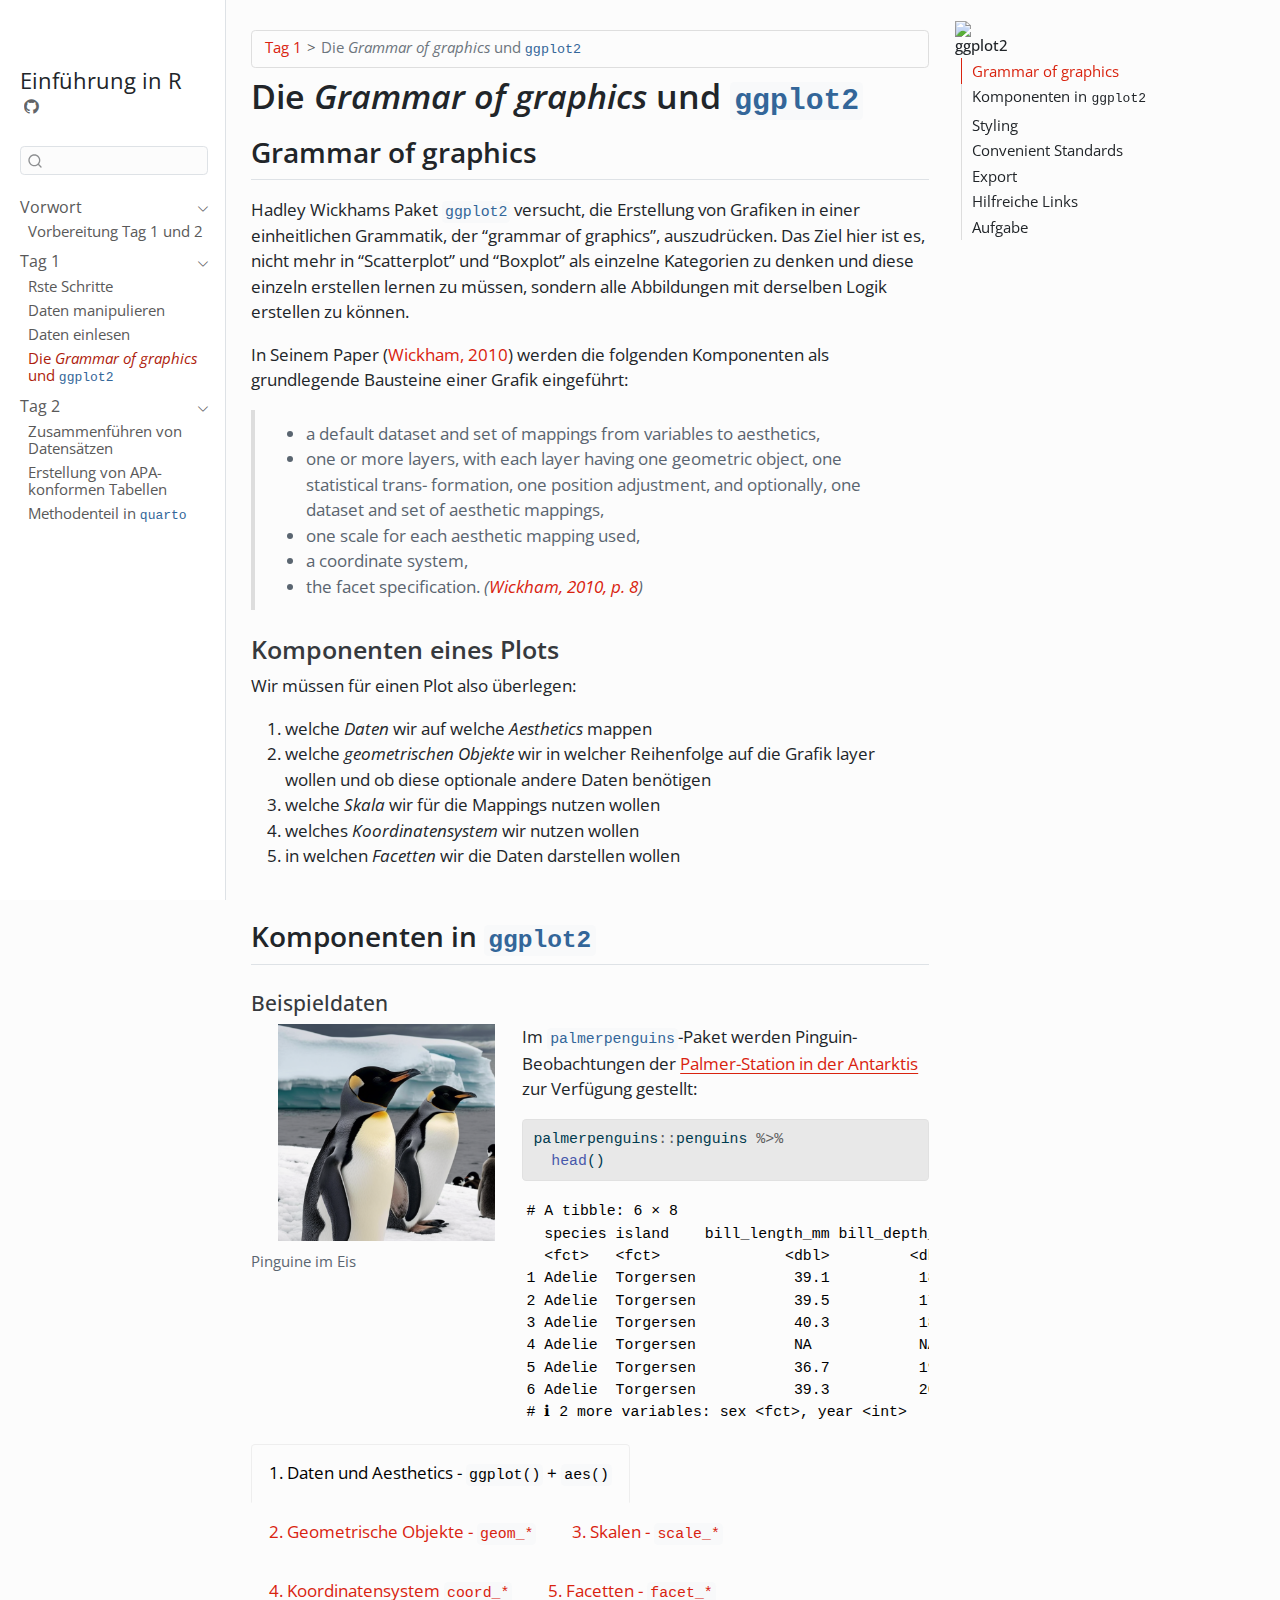
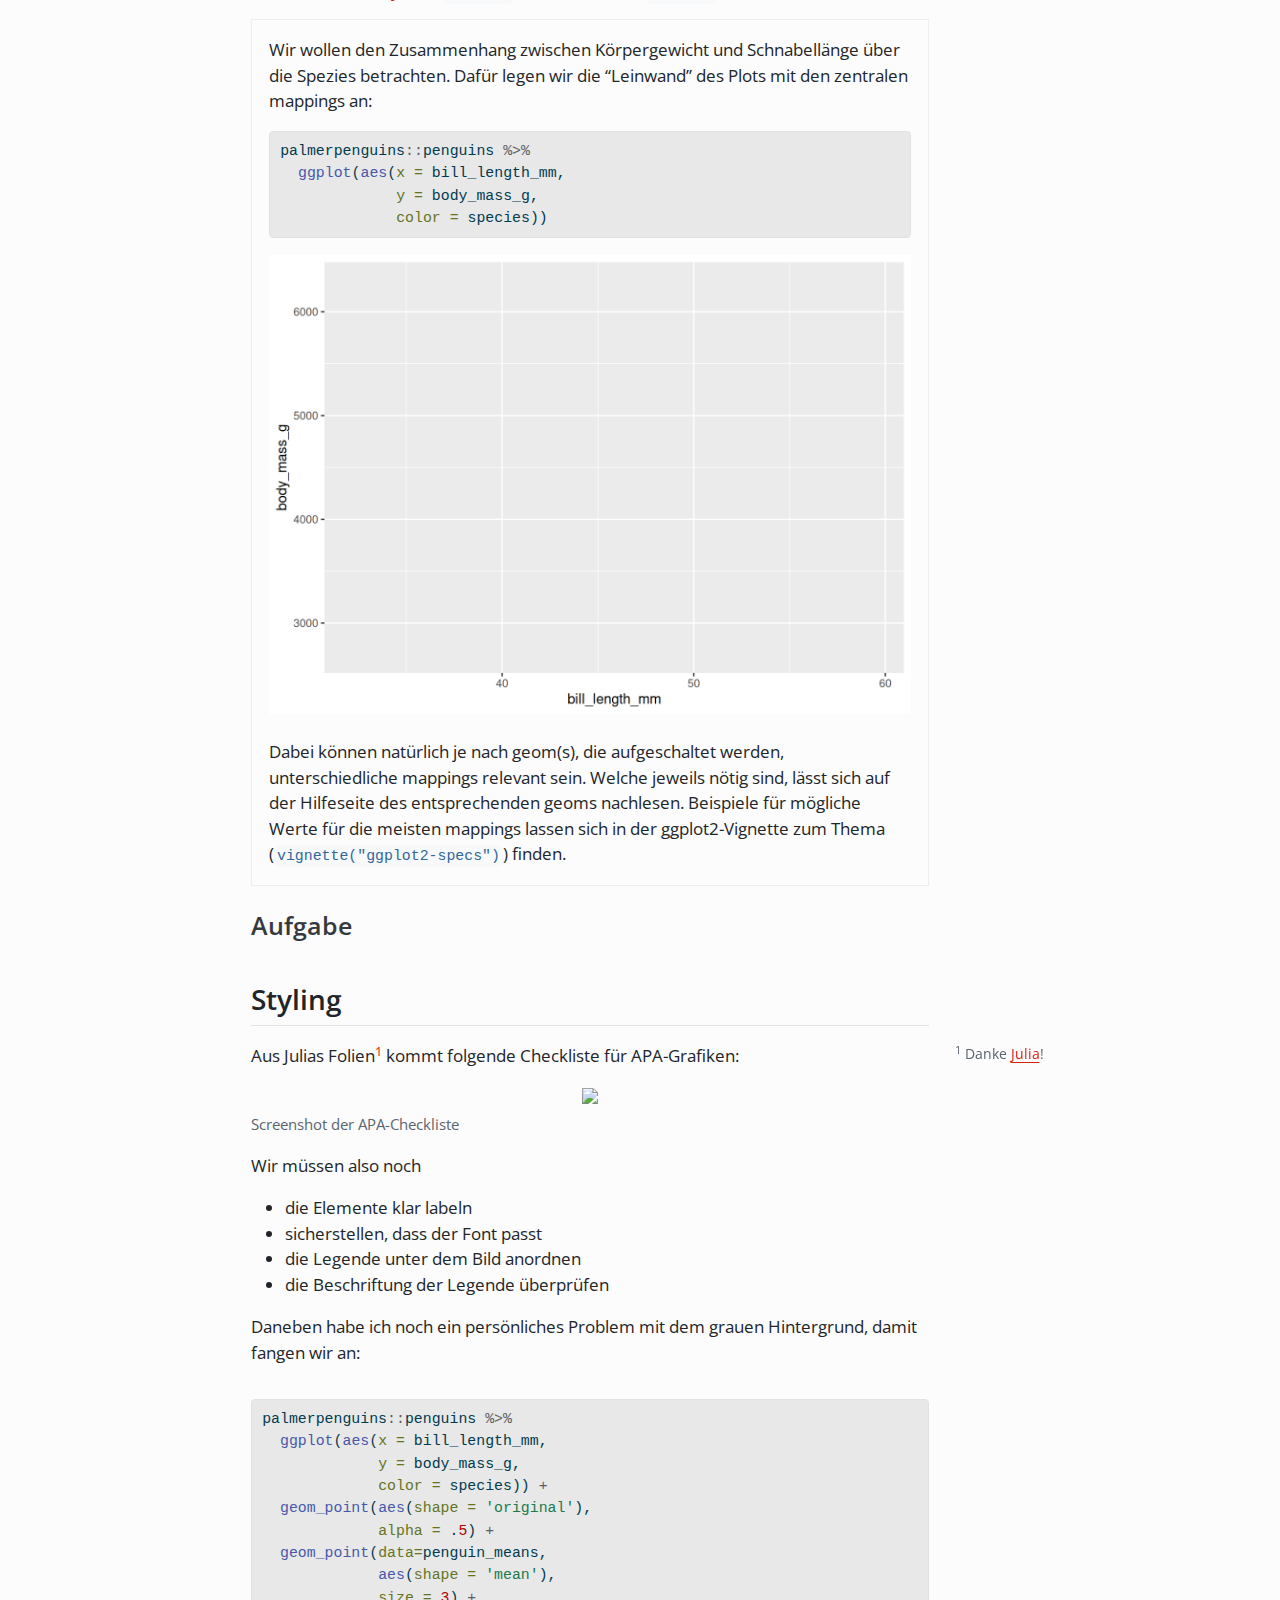
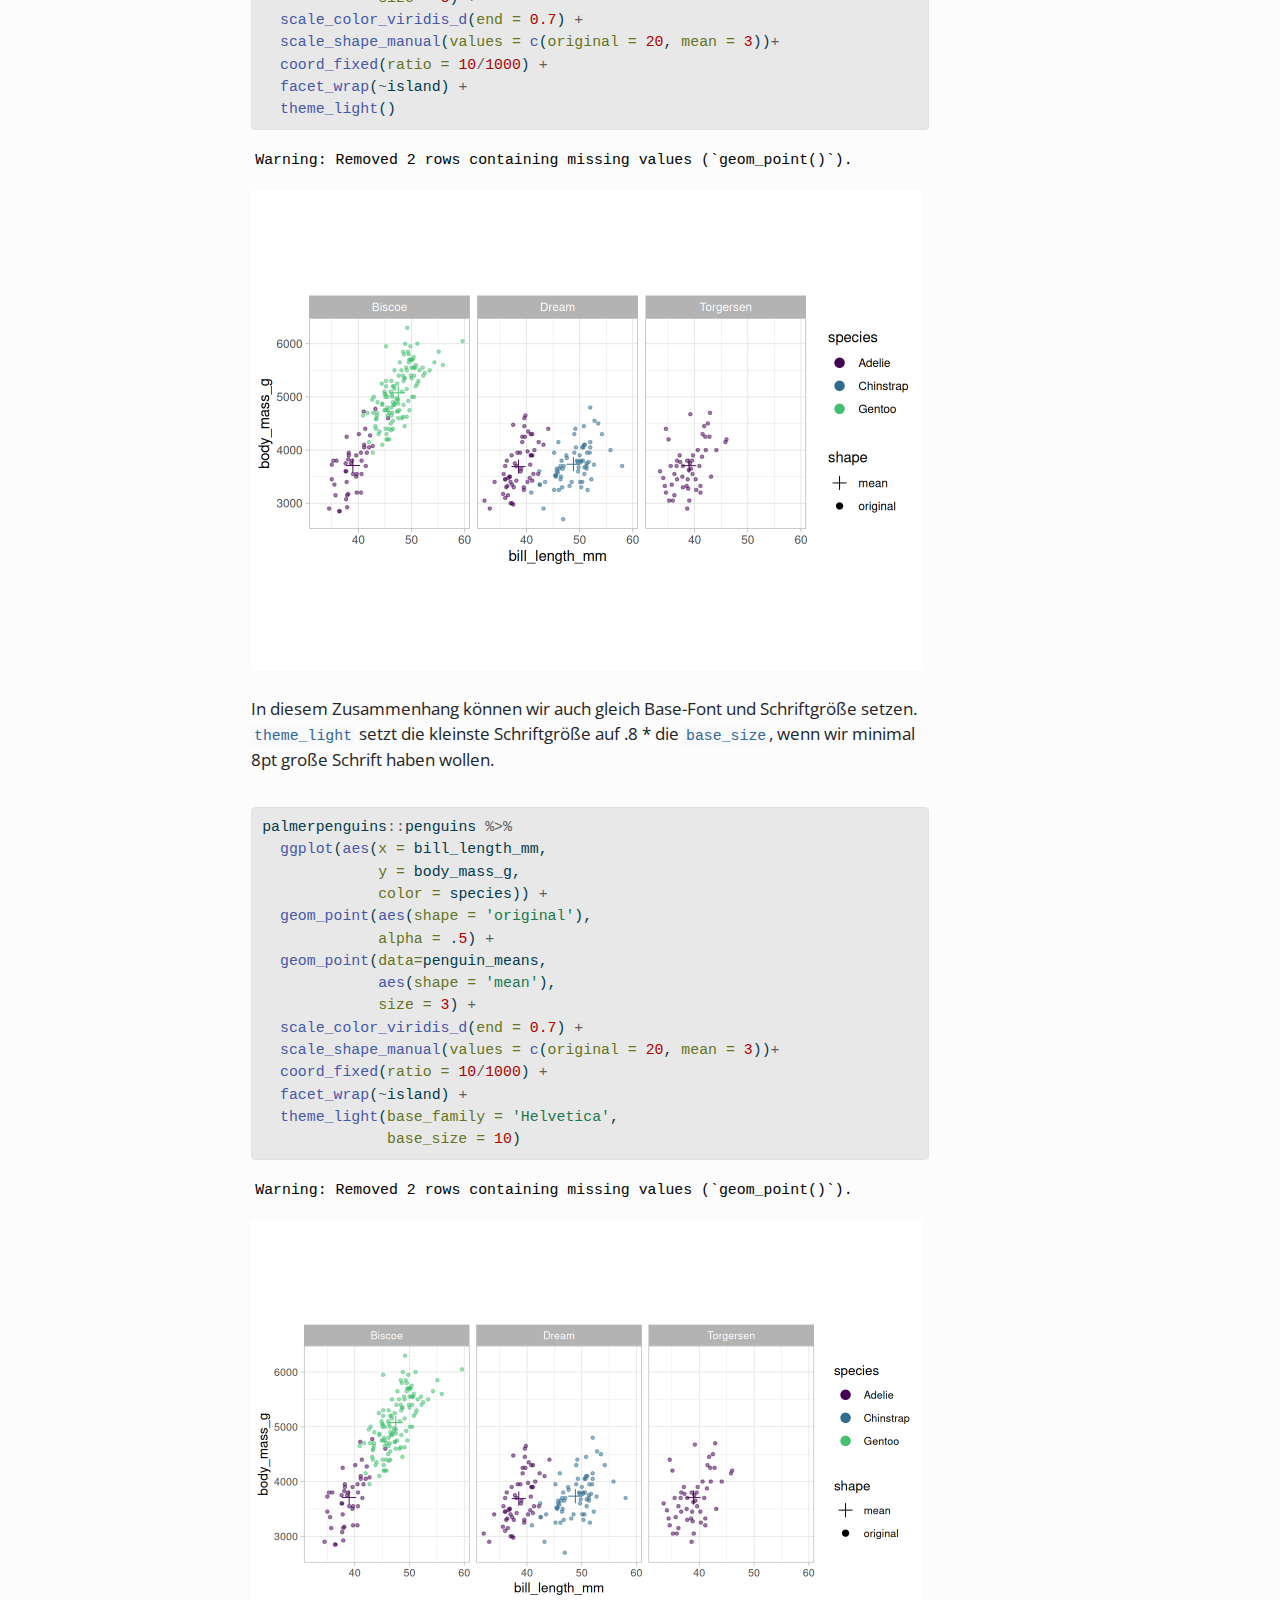
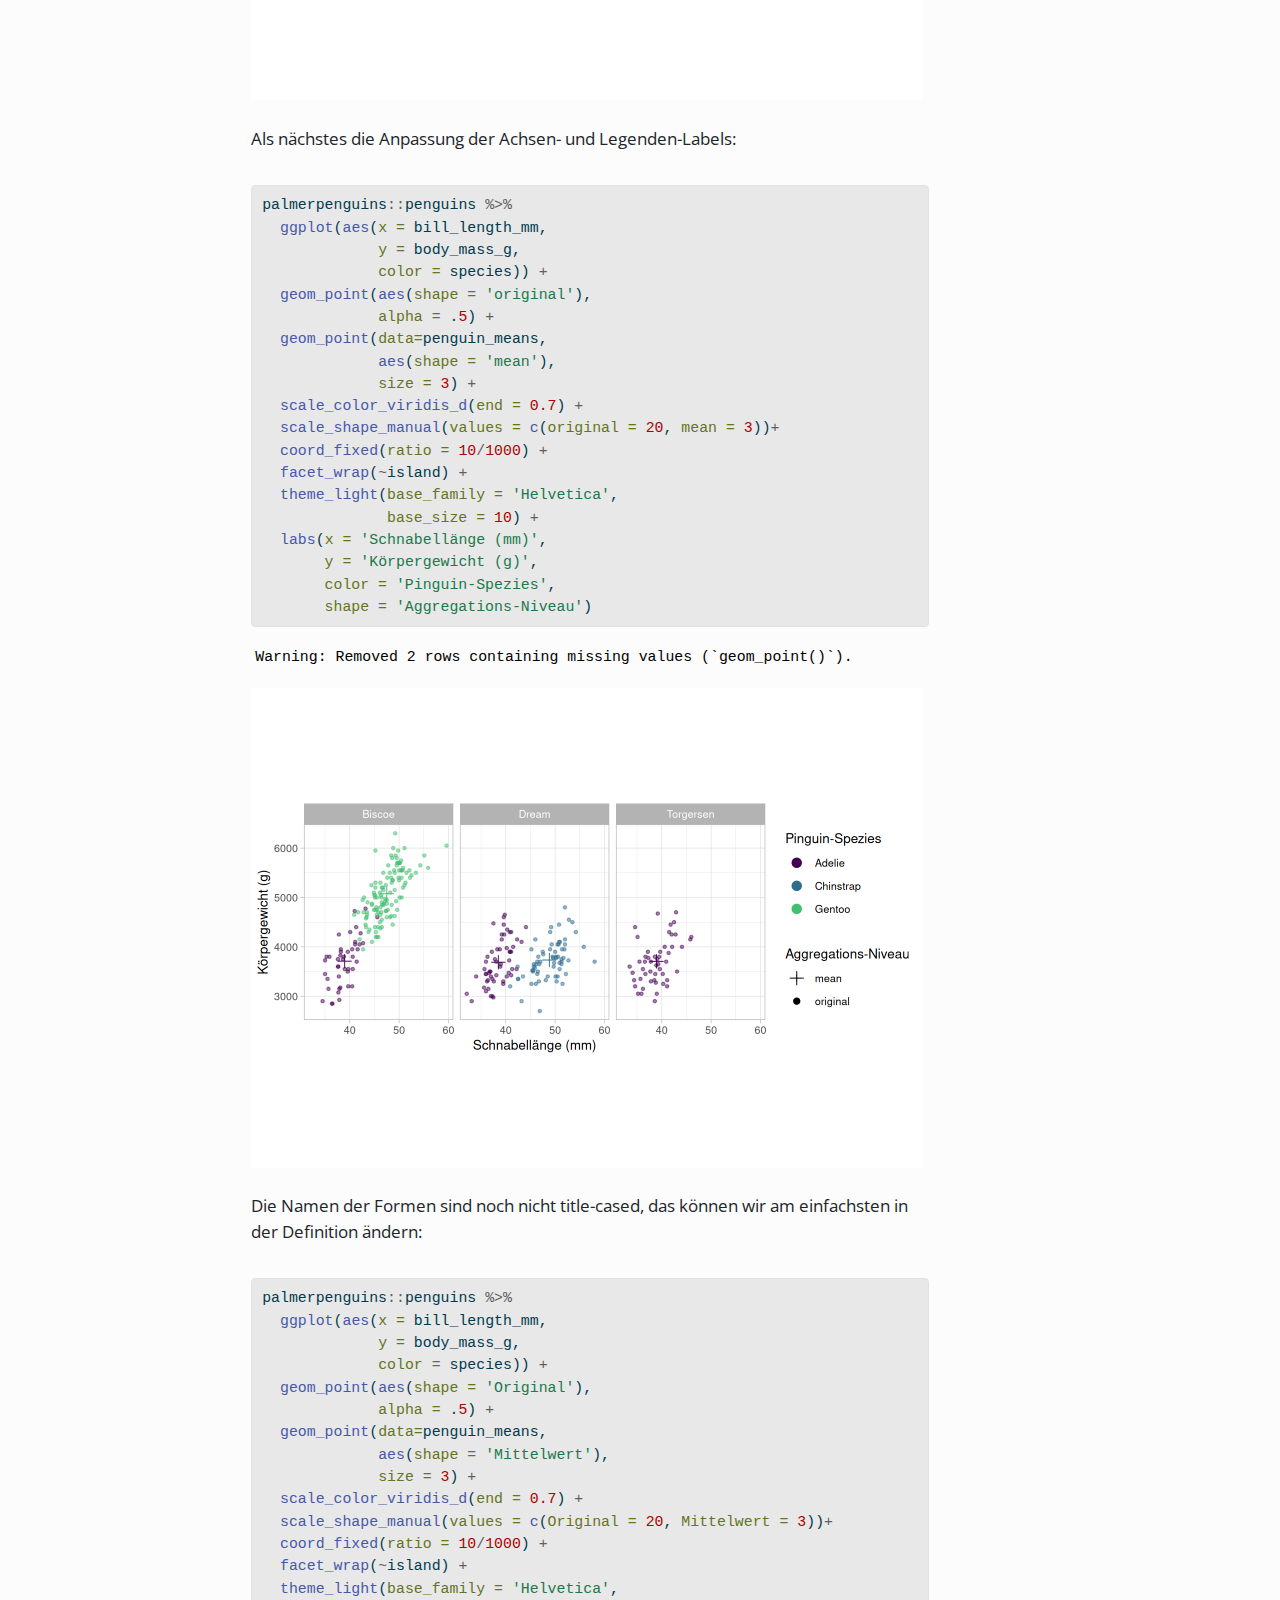
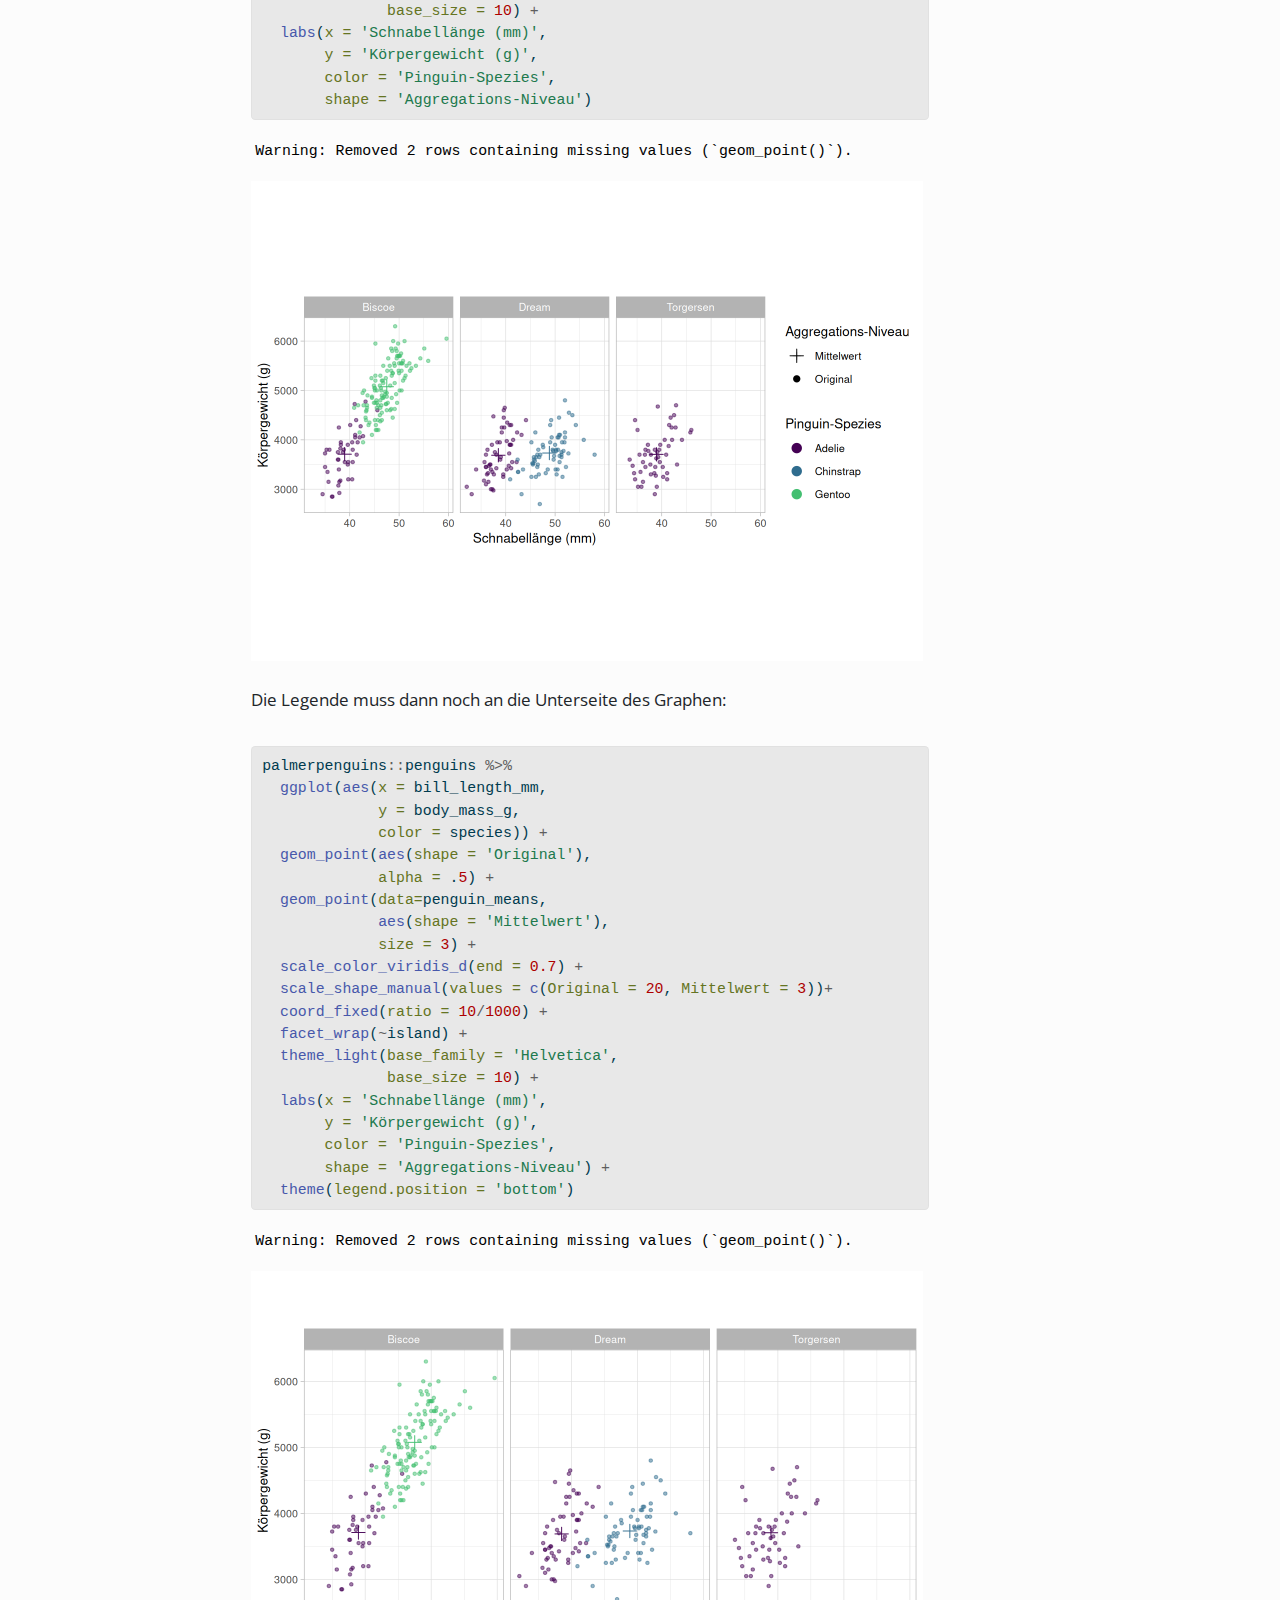
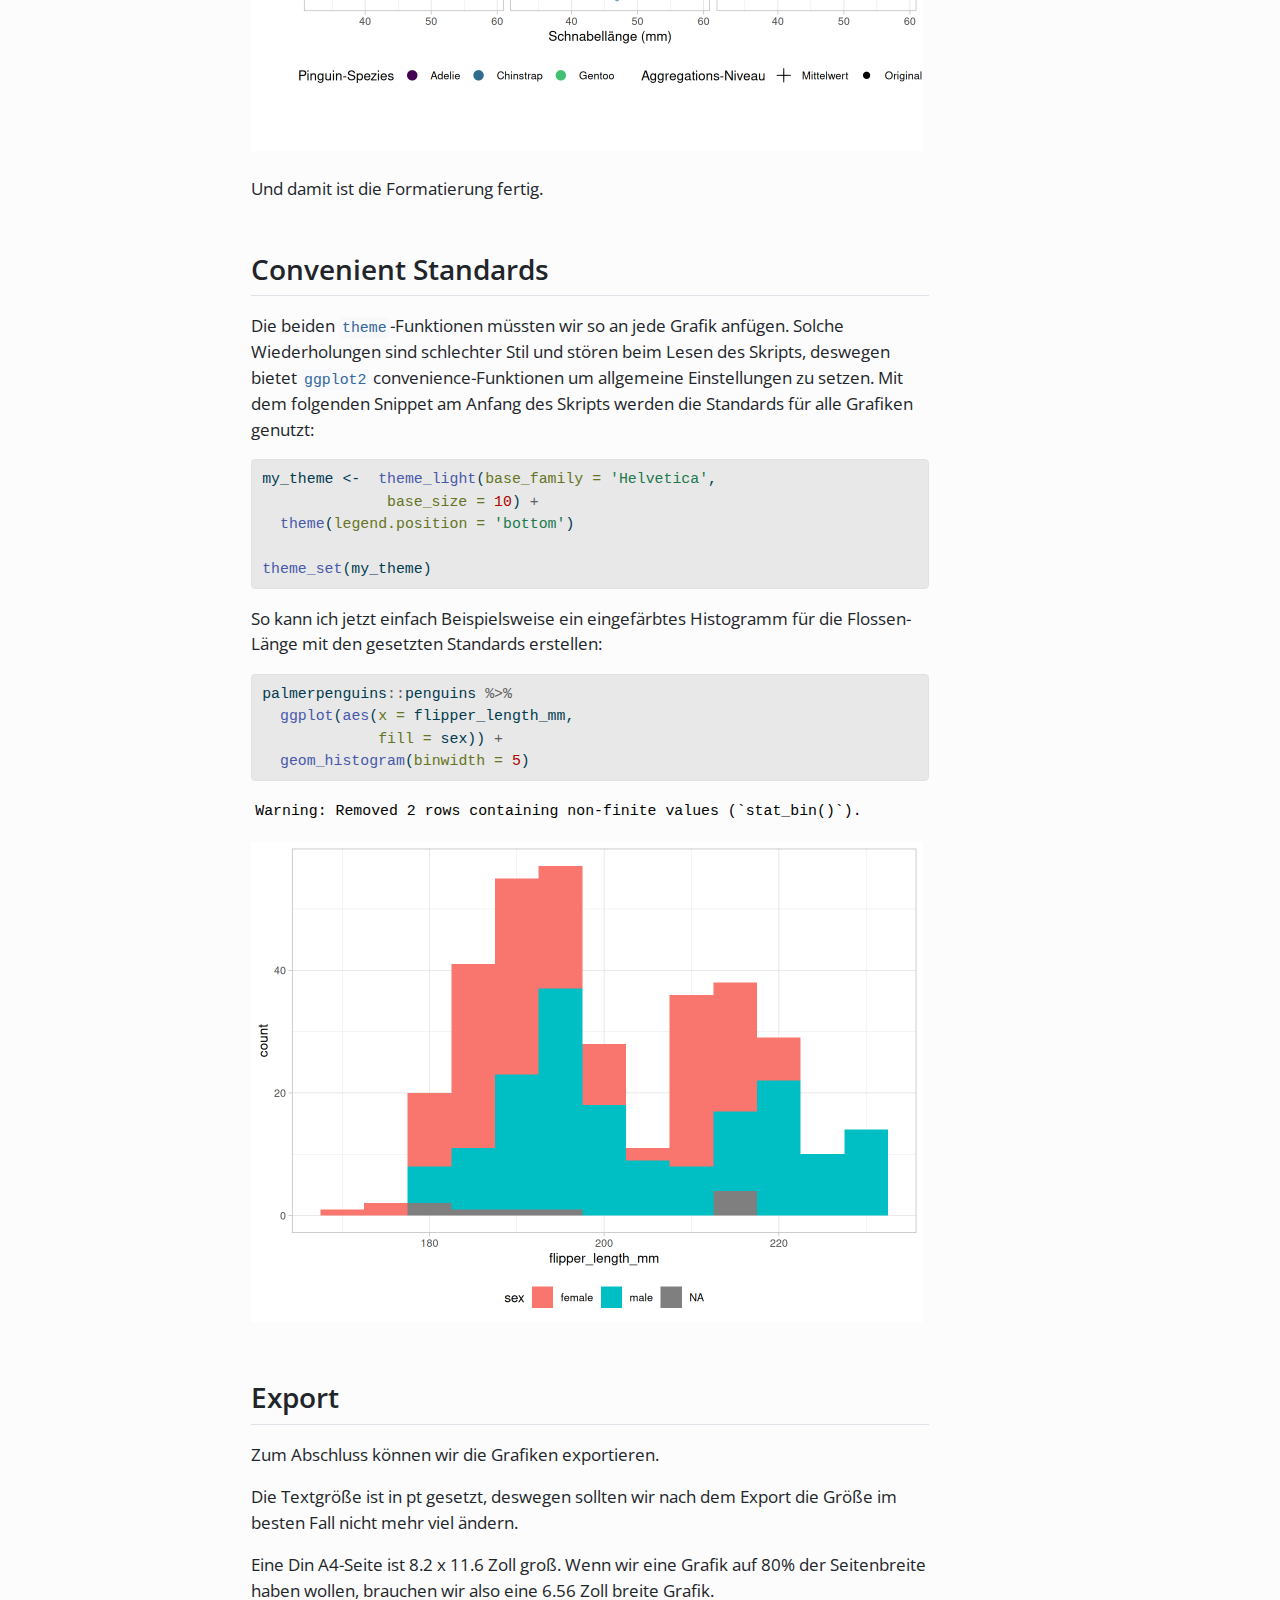
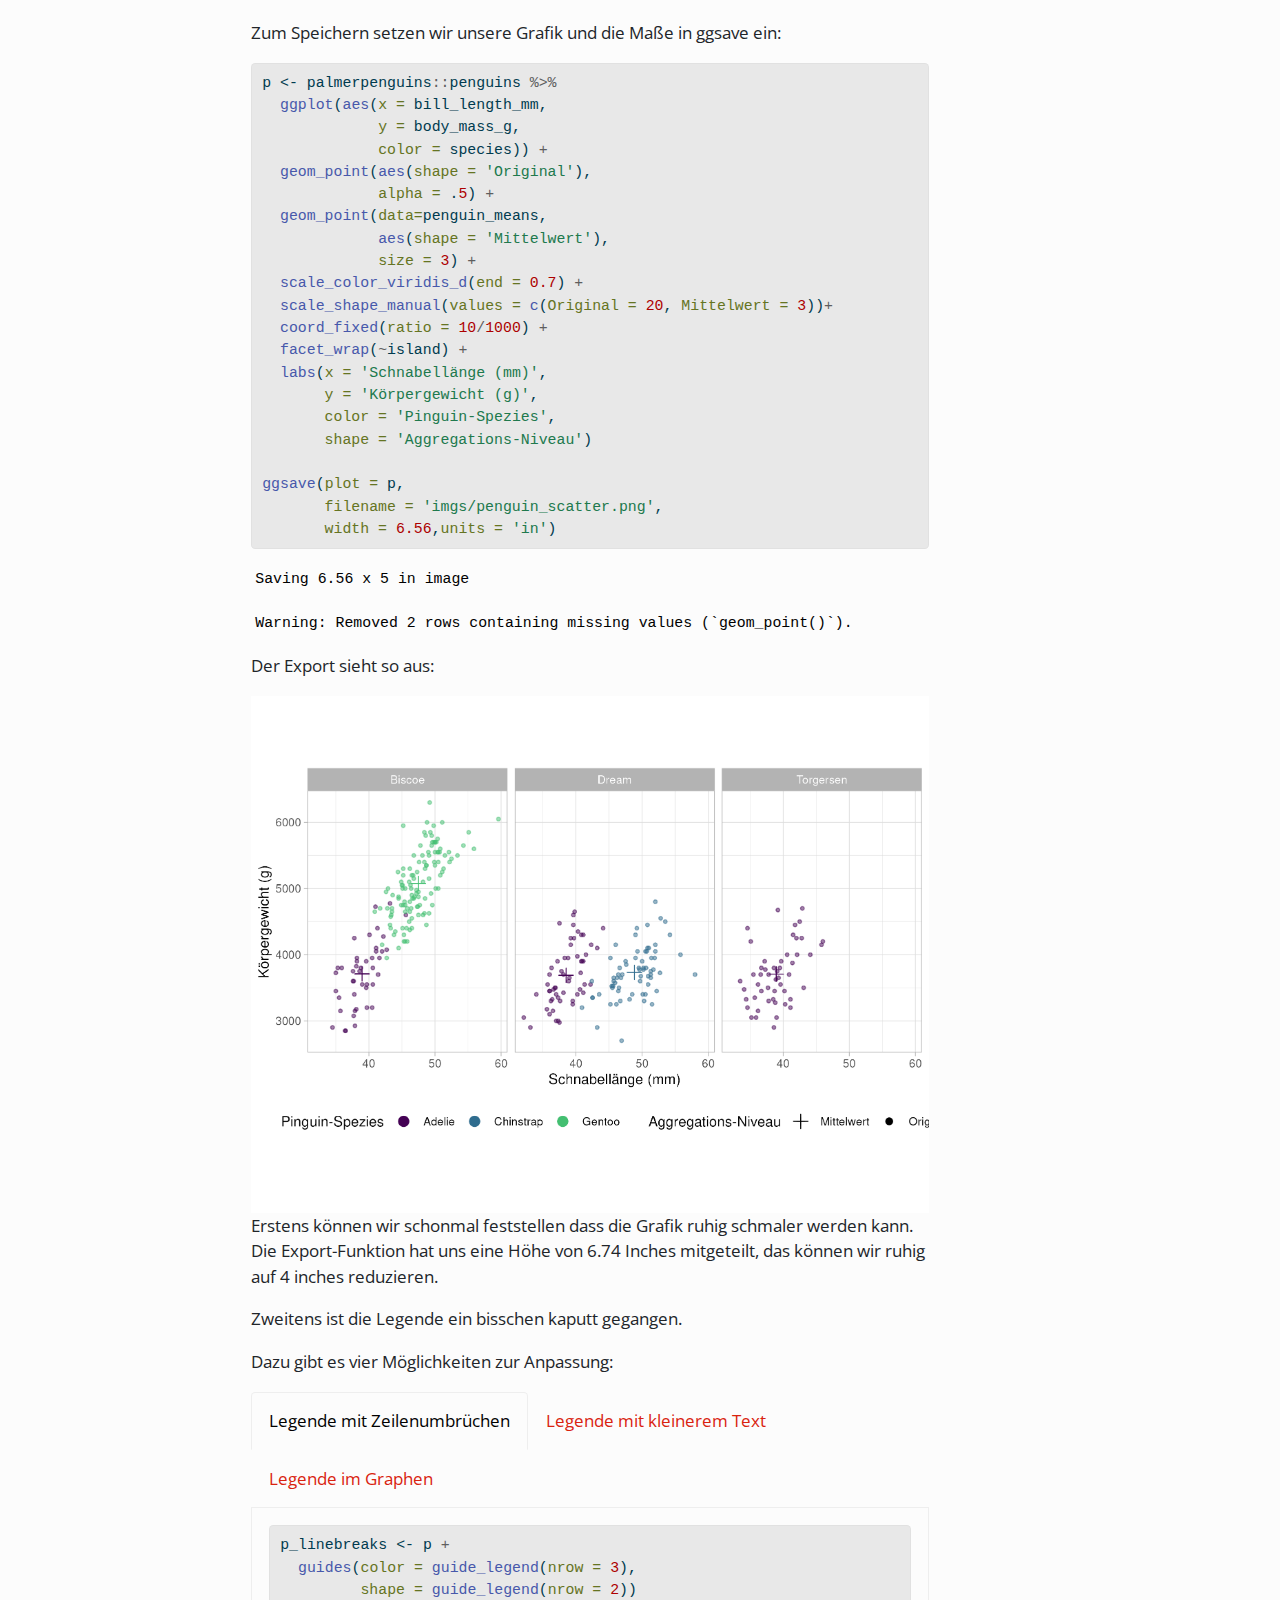
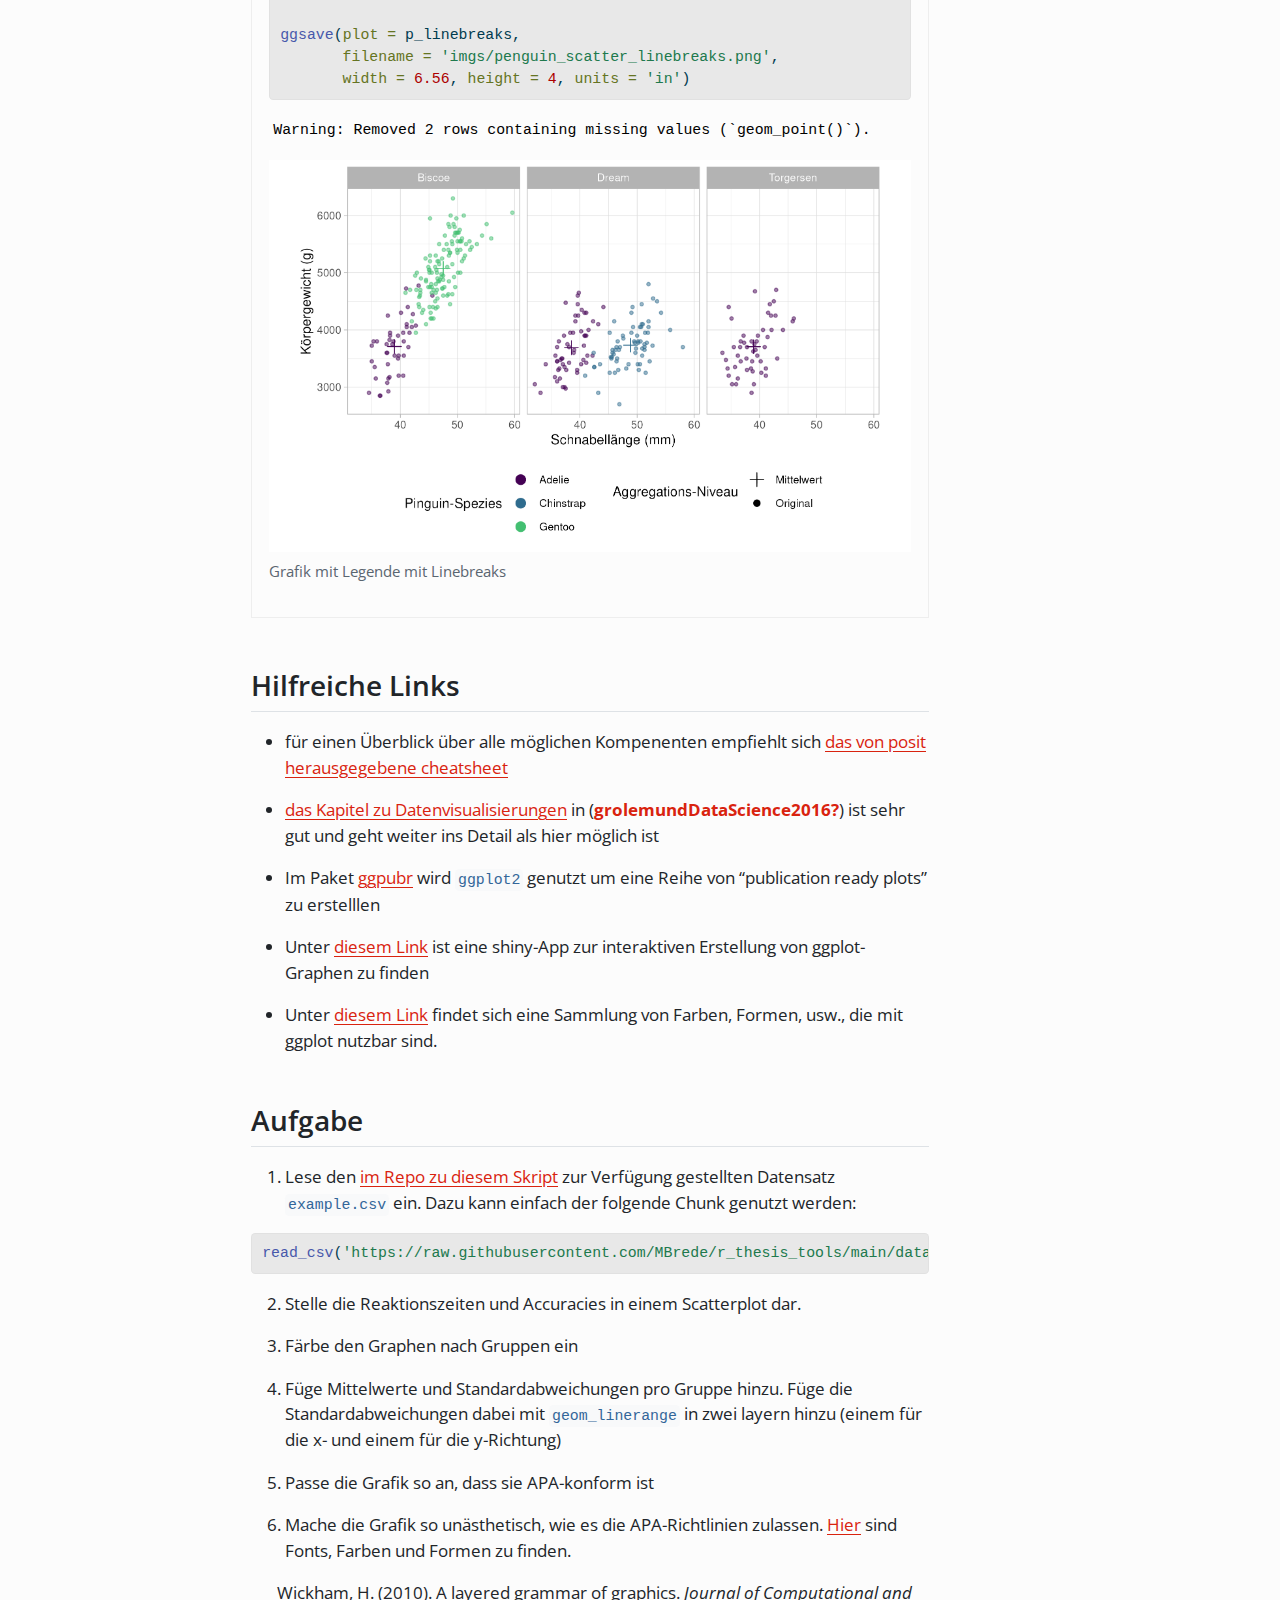
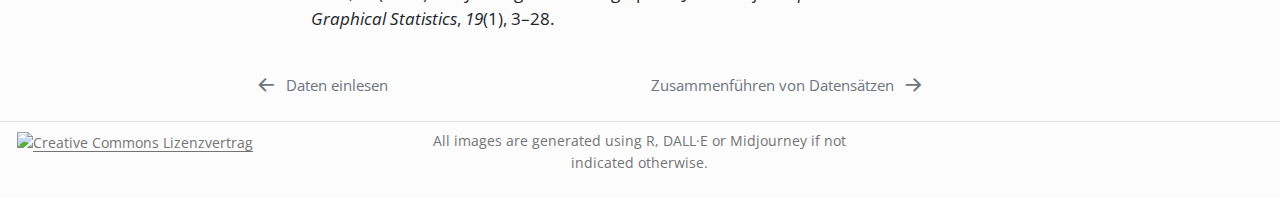
==== docs/graphics.html @ aec9c5d4 "preparation added" ====
<!DOCTYPE html>
<html xmlns="http://www.w3.org/1999/xhtml" lang="en" xml:lang="en"><head>

<meta charset="utf-8">
<meta name="generator" content="quarto-1.5.5">

<meta name="viewport" content="width=device-width, initial-scale=1.0, user-scalable=yes">


<title>Einführung in R – Die Grammar of graphics und ggplot2</title>
<style>
code{white-space: pre-wrap;}
span.smallcaps{font-variant: small-caps;}
div.columns{display: flex; gap: min(4vw, 1.5em);}
div.column{flex: auto; overflow-x: auto;}
div.hanging-indent{margin-left: 1.5em; text-indent: -1.5em;}
ul.task-list{list-style: none;}
ul.task-list li input[type="checkbox"] {
  width: 0.8em;
  margin: 0 0.8em 0.2em -1em; /* quarto-specific, see https://github.com/quarto-dev/quarto-cli/issues/4556 */ 
  vertical-align: middle;
}
/* CSS for syntax highlighting */
pre > code.sourceCode { white-space: pre; position: relative; }
pre > code.sourceCode > span { line-height: 1.25; }
pre > code.sourceCode > span:empty { height: 1.2em; }
.sourceCode { overflow: visible; }
code.sourceCode > span { color: inherit; text-decoration: inherit; }
div.sourceCode { margin: 1em 0; }
pre.sourceCode { margin: 0; }
@media screen {
div.sourceCode { overflow: auto; }
}
@media print {
pre > code.sourceCode { white-space: pre-wrap; }
pre > code.sourceCode > span { text-indent: -5em; padding-left: 5em; }
}
pre.numberSource code
  { counter-reset: source-line 0; }
pre.numberSource code > span
  { position: relative; left: -4em; counter-increment: source-line; }
pre.numberSource code > span > a:first-child::before
  { content: counter(source-line);
    position: relative; left: -1em; text-align: right; vertical-align: baseline;
    border: none; display: inline-block;
    -webkit-touch-callout: none; -webkit-user-select: none;
    -khtml-user-select: none; -moz-user-select: none;
    -ms-user-select: none; user-select: none;
    padding: 0 4px; width: 4em;
  }
pre.numberSource { margin-left: 3em;  padding-left: 4px; }
div.sourceCode
  {   }
@media screen {
pre > code.sourceCode > span > a:first-child::before { text-decoration: underline; }
}
/* CSS for citations */
div.csl-bib-body { }
div.csl-entry {
  clear: both;
  margin-bottom: 0em;
}
.hanging-indent div.csl-entry {
  margin-left:2em;
  text-indent:-2em;
}
div.csl-left-margin {
  min-width:2em;
  float:left;
}
div.csl-right-inline {
  margin-left:2em;
  padding-left:1em;
}
div.csl-indent {
  margin-left: 2em;
}</style>


<script src="site_libs/quarto-nav/quarto-nav.js"></script>
<script src="site_libs/quarto-nav/headroom.min.js"></script>
<script src="site_libs/clipboard/clipboard.min.js"></script>
<script src="site_libs/quarto-search/autocomplete.umd.js"></script>
<script src="site_libs/quarto-search/fuse.min.js"></script>
<script src="site_libs/quarto-search/quarto-search.js"></script>
<meta name="quarto:offset" content="./">
<link href="./wrangling02.html" rel="next">
<link href="./wrangling01.html" rel="prev">
<link href="./happy_cover.png" rel="icon" type="image/png">
<script src="site_libs/quarto-html/quarto.js"></script>
<script src="site_libs/quarto-html/popper.min.js"></script>
<script src="site_libs/quarto-html/tippy.umd.min.js"></script>
<script src="site_libs/quarto-html/anchor.min.js"></script>
<link href="site_libs/quarto-html/tippy.css" rel="stylesheet">
<link href="site_libs/quarto-html/quarto-syntax-highlighting.css" rel="stylesheet" id="quarto-text-highlighting-styles">
<script src="site_libs/bootstrap/bootstrap.min.js"></script>
<link href="site_libs/bootstrap/bootstrap-icons.css" rel="stylesheet">
<link href="site_libs/bootstrap/bootstrap.min.css" rel="stylesheet" id="quarto-bootstrap" data-mode="light">
<script id="quarto-search-options" type="application/json">{
  "location": "sidebar",
  "copy-button": false,
  "collapse-after": 3,
  "panel-placement": "start",
  "type": "textbox",
  "limit": 50,
  "keyboard-shortcut": [
    "f",
    "/",
    "s"
  ],
  "show-item-context": false,
  "language": {
    "search-no-results-text": "No results",
    "search-matching-documents-text": "matching documents",
    "search-copy-link-title": "Copy link to search",
    "search-hide-matches-text": "Hide additional matches",
    "search-more-match-text": "more match in this document",
    "search-more-matches-text": "more matches in this document",
    "search-clear-button-title": "Clear",
    "search-text-placeholder": "",
    "search-detached-cancel-button-title": "Cancel",
    "search-submit-button-title": "Submit",
    "search-label": "Search"
  }
}</script>


<link rel="stylesheet" href="styles.css">
</head>

<body class="nav-sidebar docked slimcontent">

<div id="quarto-search-results"></div>
  <header id="quarto-header" class="headroom fixed-top">
  <nav class="quarto-secondary-nav">
    <div class="container-fluid d-flex">
      <button type="button" class="quarto-btn-toggle btn" data-bs-toggle="collapse" data-bs-target=".quarto-sidebar-collapse-item" aria-controls="quarto-sidebar" aria-expanded="false" aria-label="Toggle sidebar navigation" onclick="if (window.quartoToggleHeadroom) { window.quartoToggleHeadroom(); }">
        <i class="bi bi-layout-text-sidebar-reverse"></i>
      </button>
        <nav class="quarto-page-breadcrumbs" aria-label="breadcrumb"><ol class="breadcrumb"><li class="breadcrumb-item"><a href="./rste_schritte.html">Tag 1</a></li><li class="breadcrumb-item"><a href="./graphics.html"><span class="chapter-title">Die <em>Grammar of graphics</em> und <code>ggplot2</code></span></a></li></ol></nav>
        <a class="flex-grow-1" role="button" data-bs-toggle="collapse" data-bs-target=".quarto-sidebar-collapse-item" aria-controls="quarto-sidebar" aria-expanded="false" aria-label="Toggle sidebar navigation" onclick="if (window.quartoToggleHeadroom) { window.quartoToggleHeadroom(); }">      
        </a>
      <button type="button" class="btn quarto-search-button" aria-label="" onclick="window.quartoOpenSearch();">
        <i class="bi bi-search"></i>
      </button>
    </div>
  </nav>
</header>
<!-- content -->
<div id="quarto-content" class="quarto-container page-columns page-rows-contents page-layout-article">
<!-- sidebar -->
  <nav id="quarto-sidebar" class="sidebar collapse collapse-horizontal quarto-sidebar-collapse-item sidebar-navigation docked overflow-auto">
    <div class="pt-lg-2 mt-2 text-left sidebar-header sidebar-header-stacked">
      <a href="./index.html" class="sidebar-logo-link">
      <img src="./happy_cover.png" alt="" class="sidebar-logo py-0 d-lg-inline d-none">
      </a>
    <div class="sidebar-title mb-0 py-0">
      <a href="./">Einführung in R</a> 
        <div class="sidebar-tools-main">
    <a href="https://github.com/MBrede/r_thesis_tools" title="Source Code" class="quarto-navigation-tool px-1" aria-label="Source Code"><i class="bi bi-github"></i></a>
</div>
    </div>
      </div>
        <div class="mt-2 flex-shrink-0 align-items-center">
        <div class="sidebar-search">
        <div id="quarto-search" class="" title="Search"></div>
        </div>
        </div>
    <div class="sidebar-menu-container"> 
    <ul class="list-unstyled mt-1">
        <li class="sidebar-item sidebar-item-section">
      <div class="sidebar-item-container"> 
            <a href="./index.html" class="sidebar-item-text sidebar-link">
 <span class="menu-text">Vorwort</span></a>
          <a class="sidebar-item-toggle text-start" data-bs-toggle="collapse" data-bs-target="#quarto-sidebar-section-1" aria-expanded="true" aria-label="Toggle section">
            <i class="bi bi-chevron-right ms-2"></i>
          </a> 
      </div>
      <ul id="quarto-sidebar-section-1" class="collapse list-unstyled sidebar-section depth1 show">  
          <li class="sidebar-item">
  <div class="sidebar-item-container"> 
  <a href="./prep.html" class="sidebar-item-text sidebar-link"><span class="chapter-title">Vorbereitung Tag 1 und 2</span></a>
  </div>
</li>
      </ul>
  </li>
        <li class="sidebar-item sidebar-item-section">
      <div class="sidebar-item-container"> 
            <a class="sidebar-item-text sidebar-link text-start" data-bs-toggle="collapse" data-bs-target="#quarto-sidebar-section-2" aria-expanded="true">
 <span class="menu-text">Tag 1</span></a>
          <a class="sidebar-item-toggle text-start" data-bs-toggle="collapse" data-bs-target="#quarto-sidebar-section-2" aria-expanded="true" aria-label="Toggle section">
            <i class="bi bi-chevron-right ms-2"></i>
          </a> 
      </div>
      <ul id="quarto-sidebar-section-2" class="collapse list-unstyled sidebar-section depth1 show">  
          <li class="sidebar-item">
  <div class="sidebar-item-container"> 
  <a href="./rste_schritte.html" class="sidebar-item-text sidebar-link"><span class="chapter-title">Rste Schritte</span></a>
  </div>
</li>
          <li class="sidebar-item">
  <div class="sidebar-item-container"> 
  <a href="./wrangling00.html" class="sidebar-item-text sidebar-link"><span class="chapter-title">Daten manipulieren</span></a>
  </div>
</li>
          <li class="sidebar-item">
  <div class="sidebar-item-container"> 
  <a href="./wrangling01.html" class="sidebar-item-text sidebar-link"><span class="chapter-title">Daten einlesen</span></a>
  </div>
</li>
          <li class="sidebar-item">
  <div class="sidebar-item-container"> 
  <a href="./graphics.html" class="sidebar-item-text sidebar-link active"><span class="chapter-title">Die <em>Grammar of graphics</em> und <code>ggplot2</code></span></a>
  </div>
</li>
      </ul>
  </li>
        <li class="sidebar-item sidebar-item-section">
      <div class="sidebar-item-container"> 
            <a class="sidebar-item-text sidebar-link text-start" data-bs-toggle="collapse" data-bs-target="#quarto-sidebar-section-3" aria-expanded="true">
 <span class="menu-text">Tag 2</span></a>
          <a class="sidebar-item-toggle text-start" data-bs-toggle="collapse" data-bs-target="#quarto-sidebar-section-3" aria-expanded="true" aria-label="Toggle section">
            <i class="bi bi-chevron-right ms-2"></i>
          </a> 
      </div>
      <ul id="quarto-sidebar-section-3" class="collapse list-unstyled sidebar-section depth1 show">  
          <li class="sidebar-item">
  <div class="sidebar-item-container"> 
  <a href="./wrangling02.html" class="sidebar-item-text sidebar-link"><span class="chapter-title">Zusammenführen von Datensätzen</span></a>
  </div>
</li>
          <li class="sidebar-item">
  <div class="sidebar-item-container"> 
  <a href="./tables.html" class="sidebar-item-text sidebar-link"><span class="chapter-title">Erstellung von APA-konformen Tabellen</span></a>
  </div>
</li>
          <li class="sidebar-item">
  <div class="sidebar-item-container"> 
  <a href="./quarto.html" class="sidebar-item-text sidebar-link"><span class="chapter-title">Methodenteil in <code id="sec-quarto">quarto</code></span></a>
  </div>
</li>
      </ul>
  </li>
    </ul>
    </div>
</nav>
<div id="quarto-sidebar-glass" class="quarto-sidebar-collapse-item" data-bs-toggle="collapse" data-bs-target=".quarto-sidebar-collapse-item"></div>
<!-- margin-sidebar -->
    <div id="quarto-margin-sidebar" class="sidebar margin-sidebar">
        <nav id="TOC" role="doc-toc" class="toc-active" data-toc-expanded="-1">
    <h2 id="toc-title"><img src="imgs/grid_penguin.png" class="img-fluid" style="width:80.0%"><br> ggplot2</h2>
   
  <ul class="collapse">
  <li><a href="#grammar-of-graphics" id="toc-grammar-of-graphics" class="nav-link active" data-scroll-target="#grammar-of-graphics">Grammar of graphics</a></li>
  <li><a href="#komponenten-in-ggplot2" id="toc-komponenten-in-ggplot2" class="nav-link" data-scroll-target="#komponenten-in-ggplot2">Komponenten in <code>ggplot2</code></a></li>
  <li><a href="#styling" id="toc-styling" class="nav-link" data-scroll-target="#styling">Styling</a></li>
  <li><a href="#convenient-standards" id="toc-convenient-standards" class="nav-link" data-scroll-target="#convenient-standards">Convenient Standards</a></li>
  <li><a href="#export" id="toc-export" class="nav-link" data-scroll-target="#export">Export</a></li>
  <li><a href="#hilfreiche-links" id="toc-hilfreiche-links" class="nav-link" data-scroll-target="#hilfreiche-links">Hilfreiche Links</a></li>
  <li><a href="#aufgabe-1" id="toc-aufgabe-1" class="nav-link" data-scroll-target="#aufgabe-1">Aufgabe</a></li>
  </ul>
<div class="toc-actions"><ul class="collapse"><li><a href="https://github.com/MBrede/r_thesis_tools/issues/new" class="toc-action"><i class="bi bi-github"></i>Report an issue</a></li></ul></div></nav>
    </div>
<!-- main -->
<main class="content page-columns page-full" id="quarto-document-content">

<header id="title-block-header" class="quarto-title-block default"><nav class="quarto-page-breadcrumbs quarto-title-breadcrumbs d-none d-lg-block" aria-label="breadcrumb"><ol class="breadcrumb"><li class="breadcrumb-item"><a href="./rste_schritte.html">Tag 1</a></li><li class="breadcrumb-item"><a href="./graphics.html"><span class="chapter-title">Die <em>Grammar of graphics</em> und <code>ggplot2</code></span></a></li></ol></nav>
<div class="quarto-title">
<h1 class="title"><span id="sec-ggplot" class="quarto-section-identifier"><span class="chapter-title">Die <em>Grammar of graphics</em> und <code>ggplot2</code></span></span></h1>
</div>



<div class="quarto-title-meta">

    
  
    
  </div>
  


</header>


<section id="grammar-of-graphics" class="level2">
<h2 class="anchored" data-anchor-id="grammar-of-graphics">Grammar of graphics</h2>
<p>Hadley Wickhams Paket <code>ggplot2</code> versucht, die Erstellung von Grafiken in einer einheitlichen Grammatik, der “grammar of graphics”, auszudrücken. Das Ziel hier ist es, nicht mehr in “Scatterplot” und “Boxplot” als einzelne Kategorien zu denken und diese einzeln erstellen lernen zu müssen, sondern alle Abbildungen mit derselben Logik erstellen zu können.</p>
<p>In Seinem Paper <span class="citation" data-cites="wickhamLayeredGrammarGraphics2010">(<a href="#ref-wickhamLayeredGrammarGraphics2010" role="doc-biblioref">Wickham, 2010</a>)</span> werden die folgenden Komponenten als grundlegende Bausteine einer Grafik eingeführt:</p>
<blockquote class="blockquote">
<ul>
<li>a default dataset and set of mappings from variables to aesthetics,</li>
<li>one or more layers, with each layer having one geometric object, one statistical trans- formation, one position adjustment, and optionally, one dataset and set of aesthetic mappings,</li>
<li>one scale for each aesthetic mapping used,</li>
<li>a coordinate system,</li>
<li>the facet specification. <em><span class="citation" data-cites="wickhamLayeredGrammarGraphics2010">(<a href="#ref-wickhamLayeredGrammarGraphics2010" role="doc-biblioref">Wickham, 2010, p. 8</a>)</span></em></li>
</ul>
</blockquote>
<section id="komponenten-eines-plots" class="level3">
<h3 class="anchored" data-anchor-id="komponenten-eines-plots">Komponenten eines Plots</h3>
<p>Wir müssen für einen Plot also überlegen:</p>
<ol type="1">
<li>welche <em>Daten</em> wir auf welche <em>Aesthetics</em> mappen</li>
<li>welche <em>geometrischen Objekte</em> wir in welcher Reihenfolge auf die Grafik layer wollen und ob diese optionale andere Daten benötigen</li>
<li>welche <em>Skala</em> wir für die Mappings nutzen wollen</li>
<li>welches <em>Koordinatensystem</em> wir nutzen wollen</li>
<li>in welchen <em>Facetten</em> wir die Daten darstellen wollen</li>
</ol>
</section>
</section>
<section id="komponenten-in-ggplot2" class="level2">
<h2 class="anchored" data-anchor-id="komponenten-in-ggplot2">Komponenten in <code>ggplot2</code></h2>
<section id="beispieldaten" class="level4">
<h4 class="anchored" data-anchor-id="beispieldaten">Beispieldaten</h4>
<div class="columns">
<div class="column" style="width:40%;">
<div class="quarto-figure quarto-figure-center">
<figure class="figure">
<p><img src="imgs/palmer_penguins.png" class="img-fluid figure-img" style="width:80.0%"></p>
<figcaption>Pinguine im Eis</figcaption>
</figure>
</div>
</div><div class="column" style="width:60%;">
<p>Im <code>palmerpenguins</code>-Paket werden Pinguin-Beobachtungen der <a href="https://pallter.marine.rutgers.edu/">Palmer-Station in der Antarktis</a> zur Verfügung gestellt:</p>
<div class="cell">
<div class="sourceCode cell-code" id="cb1"><pre class="sourceCode r code-with-copy"><code class="sourceCode r"><span id="cb1-1"><a href="#cb1-1" aria-hidden="true" tabindex="-1"></a>palmerpenguins<span class="sc">::</span>penguins <span class="sc">%&gt;%</span> </span>
<span id="cb1-2"><a href="#cb1-2" aria-hidden="true" tabindex="-1"></a>  <span class="fu">head</span>()</span></code><button title="Copy to Clipboard" class="code-copy-button"><i class="bi"></i></button></pre></div>
<div class="cell-output cell-output-stdout">
<pre><code># A tibble: 6 × 8
  species island    bill_length_mm bill_depth_mm flipper_length_mm body_mass_g
  &lt;fct&gt;   &lt;fct&gt;              &lt;dbl&gt;         &lt;dbl&gt;             &lt;int&gt;       &lt;int&gt;
1 Adelie  Torgersen           39.1          18.7               181        3750
2 Adelie  Torgersen           39.5          17.4               186        3800
3 Adelie  Torgersen           40.3          18                 195        3250
4 Adelie  Torgersen           NA            NA                  NA          NA
5 Adelie  Torgersen           36.7          19.3               193        3450
6 Adelie  Torgersen           39.3          20.6               190        3650
# ℹ 2 more variables: sex &lt;fct&gt;, year &lt;int&gt;</code></pre>
</div>
</div>
</div>
</div>
<div class="tabset-margin-container"></div><div class="panel-tabset">
<ul class="nav nav-tabs" role="tablist"><li class="nav-item" role="presentation"><a class="nav-link active" id="tabset-1-1-tab" data-bs-toggle="tab" data-bs-target="#tabset-1-1" role="tab" aria-controls="tabset-1-1" aria-selected="true" aria-current="page">1. Daten und Aesthetics - <code>ggplot()</code> + <code>aes()</code></a></li><li class="nav-item" role="presentation"><a class="nav-link" id="tabset-1-2-tab" data-bs-toggle="tab" data-bs-target="#tabset-1-2" role="tab" aria-controls="tabset-1-2" aria-selected="false">2. Geometrische Objekte - <code>geom_*</code></a></li><li class="nav-item" role="presentation"><a class="nav-link" id="tabset-1-3-tab" data-bs-toggle="tab" data-bs-target="#tabset-1-3" role="tab" aria-controls="tabset-1-3" aria-selected="false">3. Skalen - <code>scale_*</code></a></li><li class="nav-item" role="presentation"><a class="nav-link" id="tabset-1-4-tab" data-bs-toggle="tab" data-bs-target="#tabset-1-4" role="tab" aria-controls="tabset-1-4" aria-selected="false">4. Koordinatensystem <code>coord_*</code></a></li><li class="nav-item" role="presentation"><a class="nav-link" id="tabset-1-5-tab" data-bs-toggle="tab" data-bs-target="#tabset-1-5" role="tab" aria-controls="tabset-1-5" aria-selected="false">5. Facetten - <code>facet_*</code></a></li></ul>
<div class="tab-content">
<div id="tabset-1-1" class="tab-pane active" role="tabpanel" aria-labelledby="tabset-1-1-tab">
<p>Wir wollen den Zusammenhang zwischen Körpergewicht und Schnabellänge über die Spezies betrachten. Dafür legen wir die “Leinwand” des Plots mit den zentralen mappings an:</p>
<div class="cell">
<div class="sourceCode cell-code" id="cb3"><pre class="sourceCode r code-with-copy"><code class="sourceCode r"><span id="cb3-1"><a href="#cb3-1" aria-hidden="true" tabindex="-1"></a>palmerpenguins<span class="sc">::</span>penguins <span class="sc">%&gt;%</span> </span>
<span id="cb3-2"><a href="#cb3-2" aria-hidden="true" tabindex="-1"></a>  <span class="fu">ggplot</span>(<span class="fu">aes</span>(<span class="at">x =</span> bill_length_mm, </span>
<span id="cb3-3"><a href="#cb3-3" aria-hidden="true" tabindex="-1"></a>             <span class="at">y =</span> body_mass_g,</span>
<span id="cb3-4"><a href="#cb3-4" aria-hidden="true" tabindex="-1"></a>             <span class="at">color =</span> species))</span></code><button title="Copy to Clipboard" class="code-copy-button"><i class="bi"></i></button></pre></div>
<div class="cell-output-display">
<div>
<figure class="figure">
<p><img src="graphics_files/figure-html/unnamed-chunk-3-1.png" class="img-fluid figure-img" width="672"></p>
</figure>
</div>
</div>
</div>
<p>Dabei können natürlich je nach geom(s), die aufgeschaltet werden, unterschiedliche mappings relevant sein. Welche jeweils nötig sind, lässt sich auf der Hilfeseite des entsprechenden geoms nachlesen. Beispiele für mögliche Werte für die meisten mappings lassen sich in der ggplot2-Vignette zum Thema (<code>vignette("ggplot2-specs")</code>) finden.</p>
</div>
<div id="tabset-1-2" class="tab-pane" role="tabpanel" aria-labelledby="tabset-1-2-tab">
<p>Diesem Plot fügen wir Punkte als geometrische Objekte hinzu, die uns zu einem Scatterplot führen:</p>
<div class="cell">
<div class="sourceCode cell-code" id="cb4"><pre class="sourceCode r code-with-copy"><code class="sourceCode r"><span id="cb4-1"><a href="#cb4-1" aria-hidden="true" tabindex="-1"></a>palmerpenguins<span class="sc">::</span>penguins <span class="sc">%&gt;%</span> </span>
<span id="cb4-2"><a href="#cb4-2" aria-hidden="true" tabindex="-1"></a>  <span class="fu">ggplot</span>(<span class="fu">aes</span>(<span class="at">x =</span> bill_length_mm, </span>
<span id="cb4-3"><a href="#cb4-3" aria-hidden="true" tabindex="-1"></a>             <span class="at">y =</span> body_mass_g,</span>
<span id="cb4-4"><a href="#cb4-4" aria-hidden="true" tabindex="-1"></a>             <span class="at">color =</span> species)) <span class="sc">+</span> </span>
<span id="cb4-5"><a href="#cb4-5" aria-hidden="true" tabindex="-1"></a>  <span class="fu">geom_point</span>()</span></code><button title="Copy to Clipboard" class="code-copy-button"><i class="bi"></i></button></pre></div>
<div class="cell-output cell-output-stderr">
<pre><code>Warning: Removed 2 rows containing missing values (`geom_point()`).</code></pre>
</div>
<div class="cell-output-display">
<div>
<figure class="figure">
<p><img src="graphics_files/figure-html/unnamed-chunk-4-1.png" class="img-fluid figure-img" width="672"></p>
</figure>
</div>
</div>
</div>
<p>Wir als weiteres geometrisches Objekt könnten wir uns zum Beispiel wünschen, die Mittelwerte pro Gruppe mit den Abweichungen auf x- und y-Achse darzustellen. Dazu müssen wir zuerst diesen neuen Datensatz berechnen:</p>
<div class="cell">
<div class="sourceCode cell-code" id="cb6"><pre class="sourceCode r code-with-copy"><code class="sourceCode r"><span id="cb6-1"><a href="#cb6-1" aria-hidden="true" tabindex="-1"></a>penguin_means <span class="ot">&lt;-</span> palmerpenguins<span class="sc">::</span>penguins <span class="sc">%&gt;%</span> </span>
<span id="cb6-2"><a href="#cb6-2" aria-hidden="true" tabindex="-1"></a>  <span class="fu">group_by</span>(species) <span class="sc">%&gt;%</span> </span>
<span id="cb6-3"><a href="#cb6-3" aria-hidden="true" tabindex="-1"></a>  <span class="fu">summarise</span>(<span class="fu">across</span>(<span class="fu">c</span>(bill_length_mm, </span>
<span id="cb6-4"><a href="#cb6-4" aria-hidden="true" tabindex="-1"></a>                     body_mass_g), </span>
<span id="cb6-5"><a href="#cb6-5" aria-hidden="true" tabindex="-1"></a>                   <span class="sc">~</span><span class="fu">mean</span>(., <span class="at">na.rm=</span>T)))</span></code><button title="Copy to Clipboard" class="code-copy-button"><i class="bi"></i></button></pre></div>
</div>
<p>…und auf den Plot in einem neuen Layer hinzufügen:</p>
<div class="cell">
<div class="sourceCode cell-code" id="cb7"><pre class="sourceCode r code-with-copy"><code class="sourceCode r"><span id="cb7-1"><a href="#cb7-1" aria-hidden="true" tabindex="-1"></a>palmerpenguins<span class="sc">::</span>penguins <span class="sc">%&gt;%</span> </span>
<span id="cb7-2"><a href="#cb7-2" aria-hidden="true" tabindex="-1"></a>  <span class="fu">ggplot</span>(<span class="fu">aes</span>(<span class="at">x =</span> bill_length_mm, </span>
<span id="cb7-3"><a href="#cb7-3" aria-hidden="true" tabindex="-1"></a>             <span class="at">y =</span> body_mass_g,</span>
<span id="cb7-4"><a href="#cb7-4" aria-hidden="true" tabindex="-1"></a>             <span class="at">color =</span> species)) <span class="sc">+</span> </span>
<span id="cb7-5"><a href="#cb7-5" aria-hidden="true" tabindex="-1"></a>  <span class="fu">geom_point</span>() <span class="sc">+</span></span>
<span id="cb7-6"><a href="#cb7-6" aria-hidden="true" tabindex="-1"></a>  <span class="fu">geom_point</span>(<span class="at">data=</span>penguin_means)</span></code><button title="Copy to Clipboard" class="code-copy-button"><i class="bi"></i></button></pre></div>
<div class="cell-output cell-output-stderr">
<pre><code>Warning: Removed 2 rows containing missing values (`geom_point()`).</code></pre>
</div>
<div class="cell-output-display">
<div>
<figure class="figure">
<p><img src="graphics_files/figure-html/unnamed-chunk-6-1.png" class="img-fluid figure-img" width="672"></p>
</figure>
</div>
</div>
</div>
<p>Für den Layer können wir auch spezifische geometrische Eigenschaften einfügen:</p>
<div class="cell">
<div class="sourceCode cell-code" id="cb9"><pre class="sourceCode r code-with-copy"><code class="sourceCode r"><span id="cb9-1"><a href="#cb9-1" aria-hidden="true" tabindex="-1"></a>palmerpenguins<span class="sc">::</span>penguins <span class="sc">%&gt;%</span> </span>
<span id="cb9-2"><a href="#cb9-2" aria-hidden="true" tabindex="-1"></a>  <span class="fu">ggplot</span>(<span class="fu">aes</span>(<span class="at">x =</span> bill_length_mm, </span>
<span id="cb9-3"><a href="#cb9-3" aria-hidden="true" tabindex="-1"></a>             <span class="at">y =</span> body_mass_g,</span>
<span id="cb9-4"><a href="#cb9-4" aria-hidden="true" tabindex="-1"></a>             <span class="at">color =</span> species)) <span class="sc">+</span> </span>
<span id="cb9-5"><a href="#cb9-5" aria-hidden="true" tabindex="-1"></a>  <span class="fu">geom_point</span>() <span class="sc">+</span></span>
<span id="cb9-6"><a href="#cb9-6" aria-hidden="true" tabindex="-1"></a>  <span class="fu">geom_point</span>(<span class="at">data=</span>penguin_means, <span class="at">shape =</span> <span class="dv">3</span>)</span></code><button title="Copy to Clipboard" class="code-copy-button"><i class="bi"></i></button></pre></div>
<div class="cell-output cell-output-stderr">
<pre><code>Warning: Removed 2 rows containing missing values (`geom_point()`).</code></pre>
</div>
<div class="cell-output-display">
<div>
<figure class="figure">
<p><img src="graphics_files/figure-html/unnamed-chunk-7-1.png" class="img-fluid figure-img" width="672"></p>
</figure>
</div>
</div>
</div>
<p>Oder direkt ein neues Mapping einführen:</p>
<div class="cell">
<div class="sourceCode cell-code" id="cb11"><pre class="sourceCode r code-with-copy"><code class="sourceCode r"><span id="cb11-1"><a href="#cb11-1" aria-hidden="true" tabindex="-1"></a>palmerpenguins<span class="sc">::</span>penguins <span class="sc">%&gt;%</span> </span>
<span id="cb11-2"><a href="#cb11-2" aria-hidden="true" tabindex="-1"></a>  <span class="fu">ggplot</span>(<span class="fu">aes</span>(<span class="at">x =</span> bill_length_mm, </span>
<span id="cb11-3"><a href="#cb11-3" aria-hidden="true" tabindex="-1"></a>             <span class="at">y =</span> body_mass_g,</span>
<span id="cb11-4"><a href="#cb11-4" aria-hidden="true" tabindex="-1"></a>             <span class="at">color =</span> species)) <span class="sc">+</span> </span>
<span id="cb11-5"><a href="#cb11-5" aria-hidden="true" tabindex="-1"></a>  <span class="fu">geom_point</span>(<span class="fu">aes</span>(<span class="at">shape =</span> <span class="st">'original'</span>)) <span class="sc">+</span></span>
<span id="cb11-6"><a href="#cb11-6" aria-hidden="true" tabindex="-1"></a>  <span class="fu">geom_point</span>(<span class="at">data=</span>penguin_means,</span>
<span id="cb11-7"><a href="#cb11-7" aria-hidden="true" tabindex="-1"></a>             <span class="fu">aes</span>(<span class="at">shape =</span> <span class="st">'mean'</span>))</span></code><button title="Copy to Clipboard" class="code-copy-button"><i class="bi"></i></button></pre></div>
<div class="cell-output cell-output-stderr">
<pre><code>Warning: Removed 2 rows containing missing values (`geom_point()`).</code></pre>
</div>
<div class="cell-output-display">
<div>
<figure class="figure">
<p><img src="graphics_files/figure-html/unnamed-chunk-8-1.png" class="img-fluid figure-img" width="672"></p>
</figure>
</div>
</div>
</div>
<p>Und auch beide Varianten kombinieren:</p>
<div class="cell">
<div class="sourceCode cell-code" id="cb13"><pre class="sourceCode r code-with-copy"><code class="sourceCode r"><span id="cb13-1"><a href="#cb13-1" aria-hidden="true" tabindex="-1"></a>palmerpenguins<span class="sc">::</span>penguins <span class="sc">%&gt;%</span> </span>
<span id="cb13-2"><a href="#cb13-2" aria-hidden="true" tabindex="-1"></a>  <span class="fu">ggplot</span>(<span class="fu">aes</span>(<span class="at">x =</span> bill_length_mm, </span>
<span id="cb13-3"><a href="#cb13-3" aria-hidden="true" tabindex="-1"></a>             <span class="at">y =</span> body_mass_g,</span>
<span id="cb13-4"><a href="#cb13-4" aria-hidden="true" tabindex="-1"></a>             <span class="at">color =</span> species)) <span class="sc">+</span> </span>
<span id="cb13-5"><a href="#cb13-5" aria-hidden="true" tabindex="-1"></a>  <span class="fu">geom_point</span>(<span class="fu">aes</span>(<span class="at">shape =</span> <span class="st">'original'</span>),</span>
<span id="cb13-6"><a href="#cb13-6" aria-hidden="true" tabindex="-1"></a>             <span class="at">alpha =</span> .<span class="dv">5</span>) <span class="sc">+</span></span>
<span id="cb13-7"><a href="#cb13-7" aria-hidden="true" tabindex="-1"></a>  <span class="fu">geom_point</span>(<span class="at">data=</span>penguin_means,</span>
<span id="cb13-8"><a href="#cb13-8" aria-hidden="true" tabindex="-1"></a>             <span class="fu">aes</span>(<span class="at">shape =</span> <span class="st">'mean'</span>),</span>
<span id="cb13-9"><a href="#cb13-9" aria-hidden="true" tabindex="-1"></a>             <span class="at">size =</span> <span class="dv">3</span>)</span></code><button title="Copy to Clipboard" class="code-copy-button"><i class="bi"></i></button></pre></div>
<div class="cell-output cell-output-stderr">
<pre><code>Warning: Removed 2 rows containing missing values (`geom_point()`).</code></pre>
</div>
<div class="cell-output-display">
<div>
<figure class="figure">
<p><img src="graphics_files/figure-html/unnamed-chunk-9-1.png" class="img-fluid figure-img" width="672"></p>
</figure>
</div>
</div>
</div>
</div>
<div id="tabset-1-3" class="tab-pane" role="tabpanel" aria-labelledby="tabset-1-3-tab">
<p>Die Symbole und Farben haben genau wie x- und y- Koordinaten als ästhetische Mappings eigene Skalen. Wenn uns also die Farben nicht passen, können wir einfach eine andere Skala setzen:</p>
<div class="cell">
<div class="sourceCode cell-code" id="cb15"><pre class="sourceCode r code-with-copy"><code class="sourceCode r"><span id="cb15-1"><a href="#cb15-1" aria-hidden="true" tabindex="-1"></a>palmerpenguins<span class="sc">::</span>penguins <span class="sc">%&gt;%</span> </span>
<span id="cb15-2"><a href="#cb15-2" aria-hidden="true" tabindex="-1"></a>  <span class="fu">ggplot</span>(<span class="fu">aes</span>(<span class="at">x =</span> bill_length_mm, </span>
<span id="cb15-3"><a href="#cb15-3" aria-hidden="true" tabindex="-1"></a>             <span class="at">y =</span> body_mass_g,</span>
<span id="cb15-4"><a href="#cb15-4" aria-hidden="true" tabindex="-1"></a>             <span class="at">color =</span> species)) <span class="sc">+</span> </span>
<span id="cb15-5"><a href="#cb15-5" aria-hidden="true" tabindex="-1"></a>  <span class="fu">geom_point</span>(<span class="fu">aes</span>(<span class="at">shape =</span> <span class="st">'original'</span>),</span>
<span id="cb15-6"><a href="#cb15-6" aria-hidden="true" tabindex="-1"></a>             <span class="at">alpha =</span> .<span class="dv">5</span>) <span class="sc">+</span></span>
<span id="cb15-7"><a href="#cb15-7" aria-hidden="true" tabindex="-1"></a>  <span class="fu">geom_point</span>(<span class="at">data=</span>penguin_means,</span>
<span id="cb15-8"><a href="#cb15-8" aria-hidden="true" tabindex="-1"></a>             <span class="fu">aes</span>(<span class="at">shape =</span> <span class="st">'mean'</span>),</span>
<span id="cb15-9"><a href="#cb15-9" aria-hidden="true" tabindex="-1"></a>             <span class="at">size =</span> <span class="dv">3</span>) <span class="sc">+</span></span>
<span id="cb15-10"><a href="#cb15-10" aria-hidden="true" tabindex="-1"></a>  <span class="fu">scale_color_viridis_d</span>()</span></code><button title="Copy to Clipboard" class="code-copy-button"><i class="bi"></i></button></pre></div>
<div class="cell-output cell-output-stderr">
<pre><code>Warning: Removed 2 rows containing missing values (`geom_point()`).</code></pre>
</div>
<div class="cell-output-display">
<div>
<figure class="figure">
<p><img src="graphics_files/figure-html/unnamed-chunk-10-1.png" class="img-fluid figure-img" width="672"></p>
</figure>
</div>
</div>
</div>
<p>Genauso können wir einfach die Skala der Symbole an unsere Wünsche anpassen:</p>
<div class="cell">
<div class="sourceCode cell-code" id="cb17"><pre class="sourceCode r code-with-copy"><code class="sourceCode r"><span id="cb17-1"><a href="#cb17-1" aria-hidden="true" tabindex="-1"></a>palmerpenguins<span class="sc">::</span>penguins <span class="sc">%&gt;%</span> </span>
<span id="cb17-2"><a href="#cb17-2" aria-hidden="true" tabindex="-1"></a>  <span class="fu">ggplot</span>(<span class="fu">aes</span>(<span class="at">x =</span> bill_length_mm, </span>
<span id="cb17-3"><a href="#cb17-3" aria-hidden="true" tabindex="-1"></a>             <span class="at">y =</span> body_mass_g,</span>
<span id="cb17-4"><a href="#cb17-4" aria-hidden="true" tabindex="-1"></a>             <span class="at">color =</span> species)) <span class="sc">+</span> </span>
<span id="cb17-5"><a href="#cb17-5" aria-hidden="true" tabindex="-1"></a>  <span class="fu">geom_point</span>(<span class="fu">aes</span>(<span class="at">shape =</span> <span class="st">'original'</span>),</span>
<span id="cb17-6"><a href="#cb17-6" aria-hidden="true" tabindex="-1"></a>             <span class="at">alpha =</span> .<span class="dv">5</span>) <span class="sc">+</span></span>
<span id="cb17-7"><a href="#cb17-7" aria-hidden="true" tabindex="-1"></a>  <span class="fu">geom_point</span>(<span class="at">data=</span>penguin_means,</span>
<span id="cb17-8"><a href="#cb17-8" aria-hidden="true" tabindex="-1"></a>             <span class="fu">aes</span>(<span class="at">shape =</span> <span class="st">'mean'</span>),</span>
<span id="cb17-9"><a href="#cb17-9" aria-hidden="true" tabindex="-1"></a>             <span class="at">size =</span> <span class="dv">3</span>) <span class="sc">+</span></span>
<span id="cb17-10"><a href="#cb17-10" aria-hidden="true" tabindex="-1"></a>  <span class="fu">scale_color_viridis_d</span>(<span class="at">end =</span> <span class="fl">0.7</span>) <span class="sc">+</span></span>
<span id="cb17-11"><a href="#cb17-11" aria-hidden="true" tabindex="-1"></a>  <span class="fu">scale_shape_manual</span>(<span class="at">values =</span> <span class="fu">c</span>(<span class="at">original =</span> <span class="dv">20</span>, <span class="at">mean =</span> <span class="dv">3</span>))</span></code><button title="Copy to Clipboard" class="code-copy-button"><i class="bi"></i></button></pre></div>
<div class="cell-output cell-output-stderr">
<pre><code>Warning: Removed 2 rows containing missing values (`geom_point()`).</code></pre>
</div>
<div class="cell-output-display">
<div>
<figure class="figure">
<p><img src="graphics_files/figure-html/unnamed-chunk-11-1.png" class="img-fluid figure-img" width="672"></p>
</figure>
</div>
</div>
</div>
</div>
<div id="tabset-1-4" class="tab-pane" role="tabpanel" aria-labelledby="tabset-1-4-tab">
<p>Das Koordinatensystem passt von der Auflösung erstmal, aber wir wollen eine direkte Zuordnung von 10 mm Schnabellänge zu 1000 g Körpermasse. Dazu fügen wir eine <code>coord_*</code>-Spezifikation an:</p>
<div class="cell">
<div class="sourceCode cell-code" id="cb19"><pre class="sourceCode r code-with-copy"><code class="sourceCode r"><span id="cb19-1"><a href="#cb19-1" aria-hidden="true" tabindex="-1"></a>palmerpenguins<span class="sc">::</span>penguins <span class="sc">%&gt;%</span> </span>
<span id="cb19-2"><a href="#cb19-2" aria-hidden="true" tabindex="-1"></a>  <span class="fu">ggplot</span>(<span class="fu">aes</span>(<span class="at">x =</span> bill_length_mm, </span>
<span id="cb19-3"><a href="#cb19-3" aria-hidden="true" tabindex="-1"></a>             <span class="at">y =</span> body_mass_g,</span>
<span id="cb19-4"><a href="#cb19-4" aria-hidden="true" tabindex="-1"></a>             <span class="at">color =</span> species)) <span class="sc">+</span> </span>
<span id="cb19-5"><a href="#cb19-5" aria-hidden="true" tabindex="-1"></a>  <span class="fu">geom_point</span>(<span class="fu">aes</span>(<span class="at">shape =</span> <span class="st">'original'</span>),</span>
<span id="cb19-6"><a href="#cb19-6" aria-hidden="true" tabindex="-1"></a>             <span class="at">alpha =</span> .<span class="dv">5</span>) <span class="sc">+</span></span>
<span id="cb19-7"><a href="#cb19-7" aria-hidden="true" tabindex="-1"></a>  <span class="fu">geom_point</span>(<span class="at">data=</span>penguin_means,</span>
<span id="cb19-8"><a href="#cb19-8" aria-hidden="true" tabindex="-1"></a>             <span class="fu">aes</span>(<span class="at">shape =</span> <span class="st">'mean'</span>),</span>
<span id="cb19-9"><a href="#cb19-9" aria-hidden="true" tabindex="-1"></a>             <span class="at">size =</span> <span class="dv">3</span>) <span class="sc">+</span></span>
<span id="cb19-10"><a href="#cb19-10" aria-hidden="true" tabindex="-1"></a>  <span class="fu">scale_color_viridis_d</span>(<span class="at">end =</span> <span class="fl">0.7</span>) <span class="sc">+</span></span>
<span id="cb19-11"><a href="#cb19-11" aria-hidden="true" tabindex="-1"></a>  <span class="fu">scale_shape_manual</span>(<span class="at">values =</span> <span class="fu">c</span>(<span class="at">original =</span> <span class="dv">20</span>, <span class="at">mean =</span> <span class="dv">3</span>))<span class="sc">+</span></span>
<span id="cb19-12"><a href="#cb19-12" aria-hidden="true" tabindex="-1"></a>  <span class="fu">coord_fixed</span>(<span class="at">ratio =</span> <span class="dv">10</span><span class="sc">/</span><span class="dv">1000</span>)</span></code><button title="Copy to Clipboard" class="code-copy-button"><i class="bi"></i></button></pre></div>
<div class="cell-output cell-output-stderr">
<pre><code>Warning: Removed 2 rows containing missing values (`geom_point()`).</code></pre>
</div>
<div class="cell-output-display">
<div>
<figure class="figure">
<p><img src="graphics_files/figure-html/unnamed-chunk-12-1.png" class="img-fluid figure-img" width="672"></p>
</figure>
</div>
</div>
</div>
</div>
<div id="tabset-1-5" class="tab-pane" role="tabpanel" aria-labelledby="tabset-1-5-tab">
<p>Als letzte Komponente überlegen wir uns, dass die verschiedenen Beobachtungspunkte als Einteilung interessant sein könnten und wir diese getrennt betrachten wollen. Um diese Facettierung umzusetzen ergänzen wir zuerst den Mittelwerts-Datensatz um den Beobachtungsort:</p>
<div class="cell">
<div class="sourceCode cell-code" id="cb21"><pre class="sourceCode r code-with-copy"><code class="sourceCode r"><span id="cb21-1"><a href="#cb21-1" aria-hidden="true" tabindex="-1"></a>penguin_means <span class="ot">&lt;-</span> palmerpenguins<span class="sc">::</span>penguins <span class="sc">%&gt;%</span> </span>
<span id="cb21-2"><a href="#cb21-2" aria-hidden="true" tabindex="-1"></a>  <span class="fu">group_by</span>(species, island) <span class="sc">%&gt;%</span> </span>
<span id="cb21-3"><a href="#cb21-3" aria-hidden="true" tabindex="-1"></a>  <span class="fu">summarise</span>(<span class="fu">across</span>(<span class="fu">c</span>(bill_length_mm, body_mass_g), <span class="sc">~</span><span class="fu">mean</span>(., <span class="at">na.rm=</span>T)))</span></code><button title="Copy to Clipboard" class="code-copy-button"><i class="bi"></i></button></pre></div>
<div class="cell-output cell-output-stderr">
<pre><code>`summarise()` has grouped output by 'species'. You can override using the
`.groups` argument.</code></pre>
</div>
</div>
<p>Um dem Graphen anschließend die Facettierung anzufügen:</p>
<div class="cell">
<div class="sourceCode cell-code" id="cb23"><pre class="sourceCode r code-with-copy"><code class="sourceCode r"><span id="cb23-1"><a href="#cb23-1" aria-hidden="true" tabindex="-1"></a>palmerpenguins<span class="sc">::</span>penguins <span class="sc">%&gt;%</span> </span>
<span id="cb23-2"><a href="#cb23-2" aria-hidden="true" tabindex="-1"></a>  <span class="fu">ggplot</span>(<span class="fu">aes</span>(<span class="at">x =</span> bill_length_mm, </span>
<span id="cb23-3"><a href="#cb23-3" aria-hidden="true" tabindex="-1"></a>             <span class="at">y =</span> body_mass_g,</span>
<span id="cb23-4"><a href="#cb23-4" aria-hidden="true" tabindex="-1"></a>             <span class="at">color =</span> species)) <span class="sc">+</span> </span>
<span id="cb23-5"><a href="#cb23-5" aria-hidden="true" tabindex="-1"></a>  <span class="fu">geom_point</span>(<span class="fu">aes</span>(<span class="at">shape =</span> <span class="st">'original'</span>),</span>
<span id="cb23-6"><a href="#cb23-6" aria-hidden="true" tabindex="-1"></a>             <span class="at">alpha =</span> .<span class="dv">5</span>) <span class="sc">+</span></span>
<span id="cb23-7"><a href="#cb23-7" aria-hidden="true" tabindex="-1"></a>  <span class="fu">geom_point</span>(<span class="at">data=</span>penguin_means,</span>
<span id="cb23-8"><a href="#cb23-8" aria-hidden="true" tabindex="-1"></a>             <span class="fu">aes</span>(<span class="at">shape =</span> <span class="st">'mean'</span>),</span>
<span id="cb23-9"><a href="#cb23-9" aria-hidden="true" tabindex="-1"></a>             <span class="at">size =</span> <span class="dv">3</span>) <span class="sc">+</span></span>
<span id="cb23-10"><a href="#cb23-10" aria-hidden="true" tabindex="-1"></a>  <span class="fu">scale_color_viridis_d</span>(<span class="at">end =</span> <span class="fl">0.7</span>) <span class="sc">+</span></span>
<span id="cb23-11"><a href="#cb23-11" aria-hidden="true" tabindex="-1"></a>  <span class="fu">scale_shape_manual</span>(<span class="at">values =</span> <span class="fu">c</span>(<span class="at">original =</span> <span class="dv">20</span>, <span class="at">mean =</span> <span class="dv">3</span>))<span class="sc">+</span></span>
<span id="cb23-12"><a href="#cb23-12" aria-hidden="true" tabindex="-1"></a>  <span class="fu">coord_fixed</span>(<span class="at">ratio =</span> <span class="dv">10</span><span class="sc">/</span><span class="dv">1000</span>) <span class="sc">+</span></span>
<span id="cb23-13"><a href="#cb23-13" aria-hidden="true" tabindex="-1"></a>  <span class="fu">facet_wrap</span>(<span class="sc">~</span>island)</span></code><button title="Copy to Clipboard" class="code-copy-button"><i class="bi"></i></button></pre></div>
<div class="cell-output cell-output-stderr">
<pre><code>Warning: Removed 2 rows containing missing values (`geom_point()`).</code></pre>
</div>
<div class="cell-output-display">
<div>
<figure class="figure">
<p><img src="graphics_files/figure-html/unnamed-chunk-14-1.png" class="img-fluid figure-img" width="672"></p>
</figure>
</div>
</div>
</div>
</div>
</div>
</div>
</section>
<section id="aufgabe" class="level3">
<h3 class="anchored" data-anchor-id="aufgabe">Aufgabe</h3>
</section>
</section>
<section id="styling" class="level2 page-columns page-full">
<h2 class="anchored" data-anchor-id="styling">Styling</h2>
<p>Aus Julias Folien<a href="#fn1" class="footnote-ref" id="fnref1" role="doc-noteref"><sup>1</sup></a> kommt folgende Checkliste für APA-Grafiken:</p>
<div class="no-row-height column-margin column-container"><p><sup>1</sup>&nbsp;Danke <a href="https://www.methoden.psychologie.uni-kiel.de/de/team/julia-liss">Julia</a>!</p></div><div class="quarto-figure quarto-figure-center">
<figure class="figure">
<p><img src="imgs/apa_graphs.png" class="img-fluid figure-img"></p>
<figcaption>Screenshot der APA-Checkliste</figcaption>
</figure>
</div>
<p>Wir müssen also noch</p>
<ul>
<li>die Elemente klar labeln</li>
<li>sicherstellen, dass der Font passt</li>
<li>die Legende unter dem Bild anordnen</li>
<li>die Beschriftung der Legende überprüfen</li>
</ul>
<p>Daneben habe ich noch ein persönliches Problem mit dem grauen Hintergrund, damit fangen wir an:</p>
<div class="cell">
<div class="sourceCode cell-code" id="cb25"><pre class="sourceCode r code-with-copy"><code class="sourceCode r"><span id="cb25-1"><a href="#cb25-1" aria-hidden="true" tabindex="-1"></a>palmerpenguins<span class="sc">::</span>penguins <span class="sc">%&gt;%</span> </span>
<span id="cb25-2"><a href="#cb25-2" aria-hidden="true" tabindex="-1"></a>  <span class="fu">ggplot</span>(<span class="fu">aes</span>(<span class="at">x =</span> bill_length_mm, </span>
<span id="cb25-3"><a href="#cb25-3" aria-hidden="true" tabindex="-1"></a>             <span class="at">y =</span> body_mass_g,</span>
<span id="cb25-4"><a href="#cb25-4" aria-hidden="true" tabindex="-1"></a>             <span class="at">color =</span> species)) <span class="sc">+</span> </span>
<span id="cb25-5"><a href="#cb25-5" aria-hidden="true" tabindex="-1"></a>  <span class="fu">geom_point</span>(<span class="fu">aes</span>(<span class="at">shape =</span> <span class="st">'original'</span>),</span>
<span id="cb25-6"><a href="#cb25-6" aria-hidden="true" tabindex="-1"></a>             <span class="at">alpha =</span> .<span class="dv">5</span>) <span class="sc">+</span></span>
<span id="cb25-7"><a href="#cb25-7" aria-hidden="true" tabindex="-1"></a>  <span class="fu">geom_point</span>(<span class="at">data=</span>penguin_means,</span>
<span id="cb25-8"><a href="#cb25-8" aria-hidden="true" tabindex="-1"></a>             <span class="fu">aes</span>(<span class="at">shape =</span> <span class="st">'mean'</span>),</span>
<span id="cb25-9"><a href="#cb25-9" aria-hidden="true" tabindex="-1"></a>             <span class="at">size =</span> <span class="dv">3</span>) <span class="sc">+</span></span>
<span id="cb25-10"><a href="#cb25-10" aria-hidden="true" tabindex="-1"></a>  <span class="fu">scale_color_viridis_d</span>(<span class="at">end =</span> <span class="fl">0.7</span>) <span class="sc">+</span></span>
<span id="cb25-11"><a href="#cb25-11" aria-hidden="true" tabindex="-1"></a>  <span class="fu">scale_shape_manual</span>(<span class="at">values =</span> <span class="fu">c</span>(<span class="at">original =</span> <span class="dv">20</span>, <span class="at">mean =</span> <span class="dv">3</span>))<span class="sc">+</span></span>
<span id="cb25-12"><a href="#cb25-12" aria-hidden="true" tabindex="-1"></a>  <span class="fu">coord_fixed</span>(<span class="at">ratio =</span> <span class="dv">10</span><span class="sc">/</span><span class="dv">1000</span>) <span class="sc">+</span></span>
<span id="cb25-13"><a href="#cb25-13" aria-hidden="true" tabindex="-1"></a>  <span class="fu">facet_wrap</span>(<span class="sc">~</span>island) <span class="sc">+</span></span>
<span id="cb25-14"><a href="#cb25-14" aria-hidden="true" tabindex="-1"></a>  <span class="fu">theme_light</span>()</span></code><button title="Copy to Clipboard" class="code-copy-button"><i class="bi"></i></button></pre></div>
<div class="cell-output cell-output-stderr">
<pre><code>Warning: Removed 2 rows containing missing values (`geom_point()`).</code></pre>
</div>
<div class="cell-output-display">
<div>
<figure class="figure">
<p><img src="graphics_files/figure-html/unnamed-chunk-15-1.png" class="img-fluid figure-img" width="672"></p>
</figure>
</div>
</div>
</div>
<p>In diesem Zusammenhang können wir auch gleich Base-Font und Schriftgröße setzen. <code>theme_light</code> setzt die kleinste Schriftgröße auf .8 * die <code>base_size</code>, wenn wir minimal 8pt große Schrift haben wollen.</p>
<div class="cell">
<div class="sourceCode cell-code" id="cb27"><pre class="sourceCode r code-with-copy"><code class="sourceCode r"><span id="cb27-1"><a href="#cb27-1" aria-hidden="true" tabindex="-1"></a>palmerpenguins<span class="sc">::</span>penguins <span class="sc">%&gt;%</span> </span>
<span id="cb27-2"><a href="#cb27-2" aria-hidden="true" tabindex="-1"></a>  <span class="fu">ggplot</span>(<span class="fu">aes</span>(<span class="at">x =</span> bill_length_mm, </span>
<span id="cb27-3"><a href="#cb27-3" aria-hidden="true" tabindex="-1"></a>             <span class="at">y =</span> body_mass_g,</span>
<span id="cb27-4"><a href="#cb27-4" aria-hidden="true" tabindex="-1"></a>             <span class="at">color =</span> species)) <span class="sc">+</span> </span>
<span id="cb27-5"><a href="#cb27-5" aria-hidden="true" tabindex="-1"></a>  <span class="fu">geom_point</span>(<span class="fu">aes</span>(<span class="at">shape =</span> <span class="st">'original'</span>),</span>
<span id="cb27-6"><a href="#cb27-6" aria-hidden="true" tabindex="-1"></a>             <span class="at">alpha =</span> .<span class="dv">5</span>) <span class="sc">+</span></span>
<span id="cb27-7"><a href="#cb27-7" aria-hidden="true" tabindex="-1"></a>  <span class="fu">geom_point</span>(<span class="at">data=</span>penguin_means,</span>
<span id="cb27-8"><a href="#cb27-8" aria-hidden="true" tabindex="-1"></a>             <span class="fu">aes</span>(<span class="at">shape =</span> <span class="st">'mean'</span>),</span>
<span id="cb27-9"><a href="#cb27-9" aria-hidden="true" tabindex="-1"></a>             <span class="at">size =</span> <span class="dv">3</span>) <span class="sc">+</span></span>
<span id="cb27-10"><a href="#cb27-10" aria-hidden="true" tabindex="-1"></a>  <span class="fu">scale_color_viridis_d</span>(<span class="at">end =</span> <span class="fl">0.7</span>) <span class="sc">+</span></span>
<span id="cb27-11"><a href="#cb27-11" aria-hidden="true" tabindex="-1"></a>  <span class="fu">scale_shape_manual</span>(<span class="at">values =</span> <span class="fu">c</span>(<span class="at">original =</span> <span class="dv">20</span>, <span class="at">mean =</span> <span class="dv">3</span>))<span class="sc">+</span></span>
<span id="cb27-12"><a href="#cb27-12" aria-hidden="true" tabindex="-1"></a>  <span class="fu">coord_fixed</span>(<span class="at">ratio =</span> <span class="dv">10</span><span class="sc">/</span><span class="dv">1000</span>) <span class="sc">+</span></span>
<span id="cb27-13"><a href="#cb27-13" aria-hidden="true" tabindex="-1"></a>  <span class="fu">facet_wrap</span>(<span class="sc">~</span>island) <span class="sc">+</span></span>
<span id="cb27-14"><a href="#cb27-14" aria-hidden="true" tabindex="-1"></a>  <span class="fu">theme_light</span>(<span class="at">base_family =</span> <span class="st">'Helvetica'</span>,</span>
<span id="cb27-15"><a href="#cb27-15" aria-hidden="true" tabindex="-1"></a>              <span class="at">base_size =</span> <span class="dv">10</span>)</span></code><button title="Copy to Clipboard" class="code-copy-button"><i class="bi"></i></button></pre></div>
<div class="cell-output cell-output-stderr">
<pre><code>Warning: Removed 2 rows containing missing values (`geom_point()`).</code></pre>
</div>
<div class="cell-output-display">
<div>
<figure class="figure">
<p><img src="graphics_files/figure-html/unnamed-chunk-16-1.png" class="img-fluid figure-img" width="672"></p>
</figure>
</div>
</div>
</div>
<p>Als nächstes die Anpassung der Achsen- und Legenden-Labels:</p>
<div class="cell">
<div class="sourceCode cell-code" id="cb29"><pre class="sourceCode r code-with-copy"><code class="sourceCode r"><span id="cb29-1"><a href="#cb29-1" aria-hidden="true" tabindex="-1"></a>palmerpenguins<span class="sc">::</span>penguins <span class="sc">%&gt;%</span> </span>
<span id="cb29-2"><a href="#cb29-2" aria-hidden="true" tabindex="-1"></a>  <span class="fu">ggplot</span>(<span class="fu">aes</span>(<span class="at">x =</span> bill_length_mm, </span>
<span id="cb29-3"><a href="#cb29-3" aria-hidden="true" tabindex="-1"></a>             <span class="at">y =</span> body_mass_g,</span>
<span id="cb29-4"><a href="#cb29-4" aria-hidden="true" tabindex="-1"></a>             <span class="at">color =</span> species)) <span class="sc">+</span> </span>
<span id="cb29-5"><a href="#cb29-5" aria-hidden="true" tabindex="-1"></a>  <span class="fu">geom_point</span>(<span class="fu">aes</span>(<span class="at">shape =</span> <span class="st">'original'</span>),</span>
<span id="cb29-6"><a href="#cb29-6" aria-hidden="true" tabindex="-1"></a>             <span class="at">alpha =</span> .<span class="dv">5</span>) <span class="sc">+</span></span>
<span id="cb29-7"><a href="#cb29-7" aria-hidden="true" tabindex="-1"></a>  <span class="fu">geom_point</span>(<span class="at">data=</span>penguin_means,</span>
<span id="cb29-8"><a href="#cb29-8" aria-hidden="true" tabindex="-1"></a>             <span class="fu">aes</span>(<span class="at">shape =</span> <span class="st">'mean'</span>),</span>
<span id="cb29-9"><a href="#cb29-9" aria-hidden="true" tabindex="-1"></a>             <span class="at">size =</span> <span class="dv">3</span>) <span class="sc">+</span></span>
<span id="cb29-10"><a href="#cb29-10" aria-hidden="true" tabindex="-1"></a>  <span class="fu">scale_color_viridis_d</span>(<span class="at">end =</span> <span class="fl">0.7</span>) <span class="sc">+</span></span>
<span id="cb29-11"><a href="#cb29-11" aria-hidden="true" tabindex="-1"></a>  <span class="fu">scale_shape_manual</span>(<span class="at">values =</span> <span class="fu">c</span>(<span class="at">original =</span> <span class="dv">20</span>, <span class="at">mean =</span> <span class="dv">3</span>))<span class="sc">+</span></span>
<span id="cb29-12"><a href="#cb29-12" aria-hidden="true" tabindex="-1"></a>  <span class="fu">coord_fixed</span>(<span class="at">ratio =</span> <span class="dv">10</span><span class="sc">/</span><span class="dv">1000</span>) <span class="sc">+</span></span>
<span id="cb29-13"><a href="#cb29-13" aria-hidden="true" tabindex="-1"></a>  <span class="fu">facet_wrap</span>(<span class="sc">~</span>island) <span class="sc">+</span></span>
<span id="cb29-14"><a href="#cb29-14" aria-hidden="true" tabindex="-1"></a>  <span class="fu">theme_light</span>(<span class="at">base_family =</span> <span class="st">'Helvetica'</span>,</span>
<span id="cb29-15"><a href="#cb29-15" aria-hidden="true" tabindex="-1"></a>              <span class="at">base_size =</span> <span class="dv">10</span>) <span class="sc">+</span></span>
<span id="cb29-16"><a href="#cb29-16" aria-hidden="true" tabindex="-1"></a>  <span class="fu">labs</span>(<span class="at">x =</span> <span class="st">'Schnabellänge (mm)'</span>,</span>
<span id="cb29-17"><a href="#cb29-17" aria-hidden="true" tabindex="-1"></a>       <span class="at">y =</span> <span class="st">'Körpergewicht (g)'</span>,</span>
<span id="cb29-18"><a href="#cb29-18" aria-hidden="true" tabindex="-1"></a>       <span class="at">color =</span> <span class="st">'Pinguin-Spezies'</span>,</span>
<span id="cb29-19"><a href="#cb29-19" aria-hidden="true" tabindex="-1"></a>       <span class="at">shape =</span> <span class="st">'Aggregations-Niveau'</span>)</span></code><button title="Copy to Clipboard" class="code-copy-button"><i class="bi"></i></button></pre></div>
<div class="cell-output cell-output-stderr">
<pre><code>Warning: Removed 2 rows containing missing values (`geom_point()`).</code></pre>
</div>
<div class="cell-output-display">
<div>
<figure class="figure">
<p><img src="graphics_files/figure-html/unnamed-chunk-17-1.png" class="img-fluid figure-img" width="672"></p>
</figure>
</div>
</div>
</div>
<p>Die Namen der Formen sind noch nicht title-cased, das können wir am einfachsten in der Definition ändern:</p>
<div class="cell">
<div class="sourceCode cell-code" id="cb31"><pre class="sourceCode r code-with-copy"><code class="sourceCode r"><span id="cb31-1"><a href="#cb31-1" aria-hidden="true" tabindex="-1"></a>palmerpenguins<span class="sc">::</span>penguins <span class="sc">%&gt;%</span> </span>
<span id="cb31-2"><a href="#cb31-2" aria-hidden="true" tabindex="-1"></a>  <span class="fu">ggplot</span>(<span class="fu">aes</span>(<span class="at">x =</span> bill_length_mm, </span>
<span id="cb31-3"><a href="#cb31-3" aria-hidden="true" tabindex="-1"></a>             <span class="at">y =</span> body_mass_g,</span>
<span id="cb31-4"><a href="#cb31-4" aria-hidden="true" tabindex="-1"></a>             <span class="at">color =</span> species)) <span class="sc">+</span> </span>
<span id="cb31-5"><a href="#cb31-5" aria-hidden="true" tabindex="-1"></a>  <span class="fu">geom_point</span>(<span class="fu">aes</span>(<span class="at">shape =</span> <span class="st">'Original'</span>),</span>
<span id="cb31-6"><a href="#cb31-6" aria-hidden="true" tabindex="-1"></a>             <span class="at">alpha =</span> .<span class="dv">5</span>) <span class="sc">+</span></span>
<span id="cb31-7"><a href="#cb31-7" aria-hidden="true" tabindex="-1"></a>  <span class="fu">geom_point</span>(<span class="at">data=</span>penguin_means,</span>
<span id="cb31-8"><a href="#cb31-8" aria-hidden="true" tabindex="-1"></a>             <span class="fu">aes</span>(<span class="at">shape =</span> <span class="st">'Mittelwert'</span>),</span>
<span id="cb31-9"><a href="#cb31-9" aria-hidden="true" tabindex="-1"></a>             <span class="at">size =</span> <span class="dv">3</span>) <span class="sc">+</span></span>
<span id="cb31-10"><a href="#cb31-10" aria-hidden="true" tabindex="-1"></a>  <span class="fu">scale_color_viridis_d</span>(<span class="at">end =</span> <span class="fl">0.7</span>) <span class="sc">+</span></span>
<span id="cb31-11"><a href="#cb31-11" aria-hidden="true" tabindex="-1"></a>  <span class="fu">scale_shape_manual</span>(<span class="at">values =</span> <span class="fu">c</span>(<span class="at">Original =</span> <span class="dv">20</span>, <span class="at">Mittelwert =</span> <span class="dv">3</span>))<span class="sc">+</span></span>
<span id="cb31-12"><a href="#cb31-12" aria-hidden="true" tabindex="-1"></a>  <span class="fu">coord_fixed</span>(<span class="at">ratio =</span> <span class="dv">10</span><span class="sc">/</span><span class="dv">1000</span>) <span class="sc">+</span></span>
<span id="cb31-13"><a href="#cb31-13" aria-hidden="true" tabindex="-1"></a>  <span class="fu">facet_wrap</span>(<span class="sc">~</span>island) <span class="sc">+</span></span>
<span id="cb31-14"><a href="#cb31-14" aria-hidden="true" tabindex="-1"></a>  <span class="fu">theme_light</span>(<span class="at">base_family =</span> <span class="st">'Helvetica'</span>,</span>
<span id="cb31-15"><a href="#cb31-15" aria-hidden="true" tabindex="-1"></a>              <span class="at">base_size =</span> <span class="dv">10</span>) <span class="sc">+</span></span>
<span id="cb31-16"><a href="#cb31-16" aria-hidden="true" tabindex="-1"></a>  <span class="fu">labs</span>(<span class="at">x =</span> <span class="st">'Schnabellänge (mm)'</span>,</span>
<span id="cb31-17"><a href="#cb31-17" aria-hidden="true" tabindex="-1"></a>       <span class="at">y =</span> <span class="st">'Körpergewicht (g)'</span>,</span>
<span id="cb31-18"><a href="#cb31-18" aria-hidden="true" tabindex="-1"></a>       <span class="at">color =</span> <span class="st">'Pinguin-Spezies'</span>,</span>
<span id="cb31-19"><a href="#cb31-19" aria-hidden="true" tabindex="-1"></a>       <span class="at">shape =</span> <span class="st">'Aggregations-Niveau'</span>)</span></code><button title="Copy to Clipboard" class="code-copy-button"><i class="bi"></i></button></pre></div>
<div class="cell-output cell-output-stderr">
<pre><code>Warning: Removed 2 rows containing missing values (`geom_point()`).</code></pre>
</div>
<div class="cell-output-display">
<div>
<figure class="figure">
<p><img src="graphics_files/figure-html/unnamed-chunk-18-1.png" class="img-fluid figure-img" width="672"></p>
</figure>
</div>
</div>
</div>
<p>Die Legende muss dann noch an die Unterseite des Graphen:</p>
<div class="cell">
<div class="sourceCode cell-code" id="cb33"><pre class="sourceCode r code-with-copy"><code class="sourceCode r"><span id="cb33-1"><a href="#cb33-1" aria-hidden="true" tabindex="-1"></a>palmerpenguins<span class="sc">::</span>penguins <span class="sc">%&gt;%</span> </span>
<span id="cb33-2"><a href="#cb33-2" aria-hidden="true" tabindex="-1"></a>  <span class="fu">ggplot</span>(<span class="fu">aes</span>(<span class="at">x =</span> bill_length_mm, </span>
<span id="cb33-3"><a href="#cb33-3" aria-hidden="true" tabindex="-1"></a>             <span class="at">y =</span> body_mass_g,</span>
<span id="cb33-4"><a href="#cb33-4" aria-hidden="true" tabindex="-1"></a>             <span class="at">color =</span> species)) <span class="sc">+</span> </span>
<span id="cb33-5"><a href="#cb33-5" aria-hidden="true" tabindex="-1"></a>  <span class="fu">geom_point</span>(<span class="fu">aes</span>(<span class="at">shape =</span> <span class="st">'Original'</span>),</span>
<span id="cb33-6"><a href="#cb33-6" aria-hidden="true" tabindex="-1"></a>             <span class="at">alpha =</span> .<span class="dv">5</span>) <span class="sc">+</span></span>
<span id="cb33-7"><a href="#cb33-7" aria-hidden="true" tabindex="-1"></a>  <span class="fu">geom_point</span>(<span class="at">data=</span>penguin_means,</span>
<span id="cb33-8"><a href="#cb33-8" aria-hidden="true" tabindex="-1"></a>             <span class="fu">aes</span>(<span class="at">shape =</span> <span class="st">'Mittelwert'</span>),</span>
<span id="cb33-9"><a href="#cb33-9" aria-hidden="true" tabindex="-1"></a>             <span class="at">size =</span> <span class="dv">3</span>) <span class="sc">+</span></span>
<span id="cb33-10"><a href="#cb33-10" aria-hidden="true" tabindex="-1"></a>  <span class="fu">scale_color_viridis_d</span>(<span class="at">end =</span> <span class="fl">0.7</span>) <span class="sc">+</span></span>
<span id="cb33-11"><a href="#cb33-11" aria-hidden="true" tabindex="-1"></a>  <span class="fu">scale_shape_manual</span>(<span class="at">values =</span> <span class="fu">c</span>(<span class="at">Original =</span> <span class="dv">20</span>, <span class="at">Mittelwert =</span> <span class="dv">3</span>))<span class="sc">+</span></span>
<span id="cb33-12"><a href="#cb33-12" aria-hidden="true" tabindex="-1"></a>  <span class="fu">coord_fixed</span>(<span class="at">ratio =</span> <span class="dv">10</span><span class="sc">/</span><span class="dv">1000</span>) <span class="sc">+</span></span>
<span id="cb33-13"><a href="#cb33-13" aria-hidden="true" tabindex="-1"></a>  <span class="fu">facet_wrap</span>(<span class="sc">~</span>island) <span class="sc">+</span></span>
<span id="cb33-14"><a href="#cb33-14" aria-hidden="true" tabindex="-1"></a>  <span class="fu">theme_light</span>(<span class="at">base_family =</span> <span class="st">'Helvetica'</span>,</span>
<span id="cb33-15"><a href="#cb33-15" aria-hidden="true" tabindex="-1"></a>              <span class="at">base_size =</span> <span class="dv">10</span>) <span class="sc">+</span></span>
<span id="cb33-16"><a href="#cb33-16" aria-hidden="true" tabindex="-1"></a>  <span class="fu">labs</span>(<span class="at">x =</span> <span class="st">'Schnabellänge (mm)'</span>,</span>
<span id="cb33-17"><a href="#cb33-17" aria-hidden="true" tabindex="-1"></a>       <span class="at">y =</span> <span class="st">'Körpergewicht (g)'</span>,</span>
<span id="cb33-18"><a href="#cb33-18" aria-hidden="true" tabindex="-1"></a>       <span class="at">color =</span> <span class="st">'Pinguin-Spezies'</span>,</span>
<span id="cb33-19"><a href="#cb33-19" aria-hidden="true" tabindex="-1"></a>       <span class="at">shape =</span> <span class="st">'Aggregations-Niveau'</span>) <span class="sc">+</span></span>
<span id="cb33-20"><a href="#cb33-20" aria-hidden="true" tabindex="-1"></a>  <span class="fu">theme</span>(<span class="at">legend.position =</span> <span class="st">'bottom'</span>)</span></code><button title="Copy to Clipboard" class="code-copy-button"><i class="bi"></i></button></pre></div>
<div class="cell-output cell-output-stderr">
<pre><code>Warning: Removed 2 rows containing missing values (`geom_point()`).</code></pre>
</div>
<div class="cell-output-display">
<div>
<figure class="figure">
<p><img src="graphics_files/figure-html/unnamed-chunk-19-1.png" class="img-fluid figure-img" width="672"></p>
</figure>
</div>
</div>
</div>
<p>Und damit ist die Formatierung fertig.</p>
</section>
<section id="convenient-standards" class="level2">
<h2 class="anchored" data-anchor-id="convenient-standards">Convenient Standards</h2>
<p>Die beiden <code>theme</code>-Funktionen müssten wir so an jede Grafik anfügen. Solche Wiederholungen sind schlechter Stil und stören beim Lesen des Skripts, deswegen bietet <code>ggplot2</code> convenience-Funktionen um allgemeine Einstellungen zu setzen. Mit dem folgenden Snippet am Anfang des Skripts werden die Standards für alle Grafiken genutzt:</p>
<div class="cell">
<div class="sourceCode cell-code" id="cb35"><pre class="sourceCode r code-with-copy"><code class="sourceCode r"><span id="cb35-1"><a href="#cb35-1" aria-hidden="true" tabindex="-1"></a>my_theme <span class="ot">&lt;-</span>  <span class="fu">theme_light</span>(<span class="at">base_family =</span> <span class="st">'Helvetica'</span>,</span>
<span id="cb35-2"><a href="#cb35-2" aria-hidden="true" tabindex="-1"></a>              <span class="at">base_size =</span> <span class="dv">10</span>) <span class="sc">+</span></span>
<span id="cb35-3"><a href="#cb35-3" aria-hidden="true" tabindex="-1"></a>  <span class="fu">theme</span>(<span class="at">legend.position =</span> <span class="st">'bottom'</span>)</span>
<span id="cb35-4"><a href="#cb35-4" aria-hidden="true" tabindex="-1"></a></span>
<span id="cb35-5"><a href="#cb35-5" aria-hidden="true" tabindex="-1"></a><span class="fu">theme_set</span>(my_theme)</span></code><button title="Copy to Clipboard" class="code-copy-button"><i class="bi"></i></button></pre></div>
</div>
<p>So kann ich jetzt einfach Beispielsweise ein eingefärbtes Histogramm für die Flossen-Länge mit den gesetzten Standards erstellen:</p>
<div class="cell">
<div class="sourceCode cell-code" id="cb36"><pre class="sourceCode r code-with-copy"><code class="sourceCode r"><span id="cb36-1"><a href="#cb36-1" aria-hidden="true" tabindex="-1"></a>palmerpenguins<span class="sc">::</span>penguins <span class="sc">%&gt;%</span> </span>
<span id="cb36-2"><a href="#cb36-2" aria-hidden="true" tabindex="-1"></a>  <span class="fu">ggplot</span>(<span class="fu">aes</span>(<span class="at">x =</span> flipper_length_mm,</span>
<span id="cb36-3"><a href="#cb36-3" aria-hidden="true" tabindex="-1"></a>             <span class="at">fill =</span> sex)) <span class="sc">+</span></span>
<span id="cb36-4"><a href="#cb36-4" aria-hidden="true" tabindex="-1"></a>  <span class="fu">geom_histogram</span>(<span class="at">binwidth =</span> <span class="dv">5</span>)</span></code><button title="Copy to Clipboard" class="code-copy-button"><i class="bi"></i></button></pre></div>
<div class="cell-output cell-output-stderr">
<pre><code>Warning: Removed 2 rows containing non-finite values (`stat_bin()`).</code></pre>
</div>
<div class="cell-output-display">
<div>
<figure class="figure">
<p><img src="graphics_files/figure-html/unnamed-chunk-21-1.png" class="img-fluid figure-img" width="672"></p>
</figure>
</div>
</div>
</div>
</section>
<section id="export" class="level2">
<h2 class="anchored" data-anchor-id="export">Export</h2>
<p>Zum Abschluss können wir die Grafiken exportieren.</p>
<p>Die Textgröße ist in pt gesetzt, deswegen sollten wir nach dem Export die Größe im besten Fall nicht mehr viel ändern.</p>
<p>Eine Din A4-Seite ist 8.2 x 11.6 Zoll groß. Wenn wir eine Grafik auf 80% der Seitenbreite haben wollen, brauchen wir also eine 6.56 Zoll breite Grafik.</p>
<p>Zum Speichern setzen wir unsere Grafik und die Maße in ggsave ein:</p>
<div class="cell">
<div class="sourceCode cell-code" id="cb38"><pre class="sourceCode r code-with-copy"><code class="sourceCode r"><span id="cb38-1"><a href="#cb38-1" aria-hidden="true" tabindex="-1"></a>p <span class="ot">&lt;-</span> palmerpenguins<span class="sc">::</span>penguins <span class="sc">%&gt;%</span> </span>
<span id="cb38-2"><a href="#cb38-2" aria-hidden="true" tabindex="-1"></a>  <span class="fu">ggplot</span>(<span class="fu">aes</span>(<span class="at">x =</span> bill_length_mm, </span>
<span id="cb38-3"><a href="#cb38-3" aria-hidden="true" tabindex="-1"></a>             <span class="at">y =</span> body_mass_g,</span>
<span id="cb38-4"><a href="#cb38-4" aria-hidden="true" tabindex="-1"></a>             <span class="at">color =</span> species)) <span class="sc">+</span> </span>
<span id="cb38-5"><a href="#cb38-5" aria-hidden="true" tabindex="-1"></a>  <span class="fu">geom_point</span>(<span class="fu">aes</span>(<span class="at">shape =</span> <span class="st">'Original'</span>),</span>
<span id="cb38-6"><a href="#cb38-6" aria-hidden="true" tabindex="-1"></a>             <span class="at">alpha =</span> .<span class="dv">5</span>) <span class="sc">+</span></span>
<span id="cb38-7"><a href="#cb38-7" aria-hidden="true" tabindex="-1"></a>  <span class="fu">geom_point</span>(<span class="at">data=</span>penguin_means,</span>
<span id="cb38-8"><a href="#cb38-8" aria-hidden="true" tabindex="-1"></a>             <span class="fu">aes</span>(<span class="at">shape =</span> <span class="st">'Mittelwert'</span>),</span>
<span id="cb38-9"><a href="#cb38-9" aria-hidden="true" tabindex="-1"></a>             <span class="at">size =</span> <span class="dv">3</span>) <span class="sc">+</span></span>
<span id="cb38-10"><a href="#cb38-10" aria-hidden="true" tabindex="-1"></a>  <span class="fu">scale_color_viridis_d</span>(<span class="at">end =</span> <span class="fl">0.7</span>) <span class="sc">+</span></span>
<span id="cb38-11"><a href="#cb38-11" aria-hidden="true" tabindex="-1"></a>  <span class="fu">scale_shape_manual</span>(<span class="at">values =</span> <span class="fu">c</span>(<span class="at">Original =</span> <span class="dv">20</span>, <span class="at">Mittelwert =</span> <span class="dv">3</span>))<span class="sc">+</span></span>
<span id="cb38-12"><a href="#cb38-12" aria-hidden="true" tabindex="-1"></a>  <span class="fu">coord_fixed</span>(<span class="at">ratio =</span> <span class="dv">10</span><span class="sc">/</span><span class="dv">1000</span>) <span class="sc">+</span></span>
<span id="cb38-13"><a href="#cb38-13" aria-hidden="true" tabindex="-1"></a>  <span class="fu">facet_wrap</span>(<span class="sc">~</span>island) <span class="sc">+</span></span>
<span id="cb38-14"><a href="#cb38-14" aria-hidden="true" tabindex="-1"></a>  <span class="fu">labs</span>(<span class="at">x =</span> <span class="st">'Schnabellänge (mm)'</span>,</span>
<span id="cb38-15"><a href="#cb38-15" aria-hidden="true" tabindex="-1"></a>       <span class="at">y =</span> <span class="st">'Körpergewicht (g)'</span>,</span>
<span id="cb38-16"><a href="#cb38-16" aria-hidden="true" tabindex="-1"></a>       <span class="at">color =</span> <span class="st">'Pinguin-Spezies'</span>,</span>
<span id="cb38-17"><a href="#cb38-17" aria-hidden="true" tabindex="-1"></a>       <span class="at">shape =</span> <span class="st">'Aggregations-Niveau'</span>)</span>
<span id="cb38-18"><a href="#cb38-18" aria-hidden="true" tabindex="-1"></a></span>
<span id="cb38-19"><a href="#cb38-19" aria-hidden="true" tabindex="-1"></a><span class="fu">ggsave</span>(<span class="at">plot =</span> p,</span>
<span id="cb38-20"><a href="#cb38-20" aria-hidden="true" tabindex="-1"></a>       <span class="at">filename =</span> <span class="st">'imgs/penguin_scatter.png'</span>,</span>
<span id="cb38-21"><a href="#cb38-21" aria-hidden="true" tabindex="-1"></a>       <span class="at">width =</span> <span class="fl">6.56</span>,<span class="at">units =</span> <span class="st">'in'</span>)</span></code><button title="Copy to Clipboard" class="code-copy-button"><i class="bi"></i></button></pre></div>
<div class="cell-output cell-output-stderr">
<pre><code>Saving 6.56 x 5 in image</code></pre>
</div>
<div class="cell-output cell-output-stderr">
<pre><code>Warning: Removed 2 rows containing missing values (`geom_point()`).</code></pre>
</div>
</div>
<p>Der Export sieht so aus:</p>
<p><img src="imgs/penguin_scatter.png" class="img-fluid" alt="Exportierte Grafik"> Erstens können wir schonmal feststellen dass die Grafik ruhig schmaler werden kann. Die Export-Funktion hat uns eine Höhe von 6.74 Inches mitgeteilt, das können wir ruhig auf 4 inches reduzieren.</p>
<p>Zweitens ist die Legende ein bisschen kaputt gegangen.</p>
<p>Dazu gibt es vier Möglichkeiten zur Anpassung:</p>
<div class="tabset-margin-container"></div><div class="panel-tabset">
<ul class="nav nav-tabs" role="tablist"><li class="nav-item" role="presentation"><a class="nav-link active" id="tabset-2-1-tab" data-bs-toggle="tab" data-bs-target="#tabset-2-1" role="tab" aria-controls="tabset-2-1" aria-selected="true">Legende mit Zeilenumbrüchen</a></li><li class="nav-item" role="presentation"><a class="nav-link" id="tabset-2-2-tab" data-bs-toggle="tab" data-bs-target="#tabset-2-2" role="tab" aria-controls="tabset-2-2" aria-selected="false">Legende mit kleinerem Text</a></li><li class="nav-item" role="presentation"><a class="nav-link" id="tabset-2-3-tab" data-bs-toggle="tab" data-bs-target="#tabset-2-3" role="tab" aria-controls="tabset-2-3" aria-selected="false">Legende im Graphen</a></li></ul>
<div class="tab-content">
<div id="tabset-2-1" class="tab-pane active" role="tabpanel" aria-labelledby="tabset-2-1-tab">
<div class="cell">
<div class="sourceCode cell-code" id="cb41"><pre class="sourceCode r code-with-copy"><code class="sourceCode r"><span id="cb41-1"><a href="#cb41-1" aria-hidden="true" tabindex="-1"></a>p_linebreaks <span class="ot">&lt;-</span> p <span class="sc">+</span></span>
<span id="cb41-2"><a href="#cb41-2" aria-hidden="true" tabindex="-1"></a>  <span class="fu">guides</span>(<span class="at">color =</span> <span class="fu">guide_legend</span>(<span class="at">nrow =</span> <span class="dv">3</span>),</span>
<span id="cb41-3"><a href="#cb41-3" aria-hidden="true" tabindex="-1"></a>         <span class="at">shape =</span> <span class="fu">guide_legend</span>(<span class="at">nrow =</span> <span class="dv">2</span>))</span>
<span id="cb41-4"><a href="#cb41-4" aria-hidden="true" tabindex="-1"></a></span>
<span id="cb41-5"><a href="#cb41-5" aria-hidden="true" tabindex="-1"></a><span class="fu">ggsave</span>(<span class="at">plot =</span> p_linebreaks,</span>
<span id="cb41-6"><a href="#cb41-6" aria-hidden="true" tabindex="-1"></a>       <span class="at">filename =</span> <span class="st">'imgs/penguin_scatter_linebreaks.png'</span>,</span>
<span id="cb41-7"><a href="#cb41-7" aria-hidden="true" tabindex="-1"></a>       <span class="at">width =</span> <span class="fl">6.56</span>, <span class="at">height =</span> <span class="dv">4</span>, <span class="at">units =</span> <span class="st">'in'</span>)</span></code><button title="Copy to Clipboard" class="code-copy-button"><i class="bi"></i></button></pre></div>
<div class="cell-output cell-output-stderr">
<pre><code>Warning: Removed 2 rows containing missing values (`geom_point()`).</code></pre>
</div>
</div>
<div class="quarto-figure quarto-figure-center">
<figure class="figure">
<p><img src="imgs/penguin_scatter_linebreaks.png" class="img-fluid figure-img"></p>
<figcaption>Grafik mit Legende mit Linebreaks</figcaption>
</figure>
</div>
</div>
<div id="tabset-2-2" class="tab-pane" role="tabpanel" aria-labelledby="tabset-2-2-tab">
<div class="cell">
<div class="sourceCode cell-code" id="cb43"><pre class="sourceCode r code-with-copy"><code class="sourceCode r"><span id="cb43-1"><a href="#cb43-1" aria-hidden="true" tabindex="-1"></a>p_smaller_text <span class="ot">&lt;-</span> p <span class="sc">+</span></span>
<span id="cb43-2"><a href="#cb43-2" aria-hidden="true" tabindex="-1"></a>  <span class="fu">theme</span>(<span class="at">legend.title =</span> <span class="fu">element_text</span>(<span class="at">size =</span> <span class="dv">10</span>,</span>
<span id="cb43-3"><a href="#cb43-3" aria-hidden="true" tabindex="-1"></a>                                    <span class="at">colour =</span> <span class="st">'darkgrey'</span>))</span>
<span id="cb43-4"><a href="#cb43-4" aria-hidden="true" tabindex="-1"></a></span>
<span id="cb43-5"><a href="#cb43-5" aria-hidden="true" tabindex="-1"></a><span class="fu">ggsave</span>(<span class="at">plot =</span> p_smaller_text,</span>
<span id="cb43-6"><a href="#cb43-6" aria-hidden="true" tabindex="-1"></a>       <span class="at">filename =</span> <span class="st">'imgs/penguin_scatter_smaller_text.png'</span>,</span>
<span id="cb43-7"><a href="#cb43-7" aria-hidden="true" tabindex="-1"></a>       <span class="at">width =</span> <span class="fl">6.56</span>, <span class="at">height =</span> <span class="dv">4</span>,<span class="at">units =</span> <span class="st">'in'</span>)</span></code><button title="Copy to Clipboard" class="code-copy-button"><i class="bi"></i></button></pre></div>
<div class="cell-output cell-output-stderr">
<pre><code>Warning: Removed 2 rows containing missing values (`geom_point()`).</code></pre>
</div>
</div>
<div class="quarto-figure quarto-figure-center">
<figure class="figure">
<p><img src="imgs/penguin_scatter_smaller_text.png" class="img-fluid figure-img"></p>
<figcaption>Grafik mit kleineren Legenden-Überschriften</figcaption>
</figure>
</div>
</div>
<div id="tabset-2-3" class="tab-pane" role="tabpanel" aria-labelledby="tabset-2-3-tab">
<div class="cell">
<div class="sourceCode cell-code" id="cb45"><pre class="sourceCode r code-with-copy"><code class="sourceCode r"><span id="cb45-1"><a href="#cb45-1" aria-hidden="true" tabindex="-1"></a>p_legend_in_plot <span class="ot">&lt;-</span> p <span class="sc">+</span> </span>
<span id="cb45-2"><a href="#cb45-2" aria-hidden="true" tabindex="-1"></a>  <span class="fu">theme</span>(</span>
<span id="cb45-3"><a href="#cb45-3" aria-hidden="true" tabindex="-1"></a>    <span class="co"># Legende an oberer rechter Ecke orientieren</span></span>
<span id="cb45-4"><a href="#cb45-4" aria-hidden="true" tabindex="-1"></a>    <span class="at">legend.justification=</span><span class="fu">c</span>(<span class="dv">1</span>,<span class="dv">1</span>),</span>
<span id="cb45-5"><a href="#cb45-5" aria-hidden="true" tabindex="-1"></a>    <span class="co"># Legende an obere rechte Ecke schieben</span></span>
<span id="cb45-6"><a href="#cb45-6" aria-hidden="true" tabindex="-1"></a>    <span class="at">legend.position=</span><span class="fu">c</span>(<span class="dv">1</span>,<span class="fl">0.98</span>), </span>
<span id="cb45-7"><a href="#cb45-7" aria-hidden="true" tabindex="-1"></a>    <span class="co"># Legenden-Hintergrund fast transparent machen</span></span>
<span id="cb45-8"><a href="#cb45-8" aria-hidden="true" tabindex="-1"></a>    <span class="at">legend.background =</span> <span class="fu">element_rect</span>(<span class="at">fill =</span> <span class="fu">rgb</span>(<span class="dv">1</span>,<span class="dv">1</span>,<span class="dv">1</span>,.<span class="dv">5</span>)),</span>
<span id="cb45-9"><a href="#cb45-9" aria-hidden="true" tabindex="-1"></a>    <span class="co"># Hintergrund der Legenden-Felder fast transparent machen</span></span>
<span id="cb45-10"><a href="#cb45-10" aria-hidden="true" tabindex="-1"></a>    <span class="at">legend.key =</span> <span class="fu">element_rect</span>(<span class="at">fill =</span> <span class="fu">rgb</span>(<span class="dv">1</span>,<span class="dv">1</span>,<span class="dv">1</span>,.<span class="dv">5</span>)))</span>
<span id="cb45-11"><a href="#cb45-11" aria-hidden="true" tabindex="-1"></a></span>
<span id="cb45-12"><a href="#cb45-12" aria-hidden="true" tabindex="-1"></a><span class="fu">ggsave</span>(<span class="at">plot =</span> p_legend_in_plot,</span>
<span id="cb45-13"><a href="#cb45-13" aria-hidden="true" tabindex="-1"></a>       <span class="at">filename =</span> <span class="st">'imgs/penguin_scatter_legend_in_plot.png'</span>,</span>
<span id="cb45-14"><a href="#cb45-14" aria-hidden="true" tabindex="-1"></a>       <span class="at">width =</span> <span class="fl">6.56</span>, <span class="at">height =</span> <span class="dv">4</span>,<span class="at">units =</span> <span class="st">'in'</span>)</span></code><button title="Copy to Clipboard" class="code-copy-button"><i class="bi"></i></button></pre></div>
<div class="cell-output cell-output-stderr">
<pre><code>Warning: Removed 2 rows containing missing values (`geom_point()`).</code></pre>
</div>
</div>
<div class="quarto-figure quarto-figure-center">
<figure class="figure">
<p><img src="imgs/penguin_scatter_legend_in_plot.png" class="img-fluid figure-img"></p>
<figcaption>Grafik mit Legende in plot-Region</figcaption>
</figure>
</div>
</div>
</div>
</div>
</section>
<section id="hilfreiche-links" class="level2">
<h2 class="anchored" data-anchor-id="hilfreiche-links">Hilfreiche Links</h2>
<ul>
<li><p>für einen Überblick über alle möglichen Kompenenten empfiehlt sich <a href="https://github.com/rstudio/cheatsheets/blob/master/data-visualization.pdf">das von posit herausgegebene cheatsheet</a></p></li>
<li><p><a href="https://r4ds.hadley.nz/data-visualize.html">das Kapitel zu Datenvisualisierungen</a> in <span class="citation" data-cites="grolemundDataScience2016">(<a href="#ref-grolemundDataScience2016" role="doc-biblioref"><strong>grolemundDataScience2016?</strong></a>)</span> ist sehr gut und geht weiter ins Detail als hier möglich ist</p></li>
<li><p>Im Paket <a href="https://rpkgs.datanovia.com/ggpubr/">ggpubr</a> wird <code>ggplot2</code> genutzt um eine Reihe von “publication ready plots” zu erstelllen</p></li>
<li><p>Unter <a href="https://shiny.gmw.rug.nl/ggplotgui/">diesem Link</a> ist eine shiny-App zur interaktiven Erstellung von ggplot-Graphen zu finden</p></li>
<li><p>Unter <a href="http://www.cookbook-r.com/Graphs/">diesem Link</a> findet sich eine Sammlung von Farben, Formen, usw., die mit ggplot nutzbar sind.</p></li>
</ul>
</section>
<section id="aufgabe-1" class="level2">
<h2 class="anchored" data-anchor-id="aufgabe-1">Aufgabe</h2>
<ol type="1">
<li>Lese den <a href="https://raw.githubusercontent.com/MBrede/r_thesis_tools/main/data/example.csv">im Repo zu diesem Skript</a> zur Verfügung gestellten Datensatz <code>example.csv</code> ein. Dazu kann einfach der folgende Chunk genutzt werden:</li>
</ol>
<div class="cell">
<div class="sourceCode cell-code" id="cb47"><pre class="sourceCode r code-with-copy"><code class="sourceCode r"><span id="cb47-1"><a href="#cb47-1" aria-hidden="true" tabindex="-1"></a><span class="fu">read_csv</span>(<span class="st">'https://raw.githubusercontent.com/MBrede/r_thesis_tools/main/data/example.csv'</span>)</span></code><button title="Copy to Clipboard" class="code-copy-button"><i class="bi"></i></button></pre></div>
</div>
<ol start="2" type="1">
<li><p>Stelle die Reaktionszeiten und Accuracies in einem Scatterplot dar.</p></li>
<li><p>Färbe den Graphen nach Gruppen ein</p></li>
<li><p>Füge Mittelwerte und Standardabweichungen pro Gruppe hinzu. Füge die Standardabweichungen dabei mit <code>geom_linerange</code> in zwei layern hinzu (einem für die x- und einem für die y-Richtung)</p></li>
<li><p>Passe die Grafik so an, dass sie APA-konform ist</p></li>
<li><p>Mache die Grafik so unästhetisch, wie es die APA-Richtlinien zulassen. <a href="http://www.cookbook-r.com/Graphs/">Hier</a> sind Fonts, Farben und Formen zu finden.</p></li>
</ol>


<div id="refs" class="references csl-bib-body hanging-indent" data-entry-spacing="0" data-line-spacing="2" role="list">
<div id="ref-wickhamLayeredGrammarGraphics2010" class="csl-entry" role="listitem">
Wickham, H. (2010). A layered grammar of graphics. <em>Journal of Computational and Graphical Statistics</em>, <em>19</em>(1), 3–28.
</div>
</div>
</section>


</main> <!-- /main -->
<script>
var elements = document.getElementsByClassName('card');

var myFunction = function() {
  var overlay = this.querySelector('.overlay');
  var content = this.querySelector('.content');
  content.classList.toggle('blur-effect');
  if (overlay) {
    overlay.classList.toggle('show-overlay');
  }
};

for (var i = 0; i < elements.length; i++) {
    elements[i].addEventListener('click', myFunction, false);
    myFunction.call(elements[i]);
}

</script>
<script id="quarto-html-after-body" type="application/javascript">
window.document.addEventListener("DOMContentLoaded", function (event) {
  const toggleBodyColorMode = (bsSheetEl) => {
    const mode = bsSheetEl.getAttribute("data-mode");
    const bodyEl = window.document.querySelector("body");
    if (mode === "dark") {
      bodyEl.classList.add("quarto-dark");
      bodyEl.classList.remove("quarto-light");
    } else {
      bodyEl.classList.add("quarto-light");
      bodyEl.classList.remove("quarto-dark");
    }
  }
  const toggleBodyColorPrimary = () => {
    const bsSheetEl = window.document.querySelector("link#quarto-bootstrap");
    if (bsSheetEl) {
      toggleBodyColorMode(bsSheetEl);
    }
  }
  toggleBodyColorPrimary();  
  const icon = "";
  const anchorJS = new window.AnchorJS();
  anchorJS.options = {
    placement: 'right',
    icon: icon
  };
  anchorJS.add('.anchored');
  const isCodeAnnotation = (el) => {
    for (const clz of el.classList) {
      if (clz.startsWith('code-annotation-')) {                     
        return true;
      }
    }
    return false;
  }
  const clipboard = new window.ClipboardJS('.code-copy-button', {
    text: function(trigger) {
      const codeEl = trigger.previousElementSibling.cloneNode(true);
      for (const childEl of codeEl.children) {
        if (isCodeAnnotation(childEl)) {
          childEl.remove();
        }
      }
      return codeEl.innerText;
    }
  });
  clipboard.on('success', function(e) {
    // button target
    const button = e.trigger;
    // don't keep focus
    button.blur();
    // flash "checked"
    button.classList.add('code-copy-button-checked');
    var currentTitle = button.getAttribute("title");
    button.setAttribute("title", "Copied!");
    let tooltip;
    if (window.bootstrap) {
      button.setAttribute("data-bs-toggle", "tooltip");
      button.setAttribute("data-bs-placement", "left");
      button.setAttribute("data-bs-title", "Copied!");
      tooltip = new bootstrap.Tooltip(button, 
        { trigger: "manual", 
          customClass: "code-copy-button-tooltip",
          offset: [0, -8]});
      tooltip.show();    
    }
    setTimeout(function() {
      if (tooltip) {
        tooltip.hide();
        button.removeAttribute("data-bs-title");
        button.removeAttribute("data-bs-toggle");
        button.removeAttribute("data-bs-placement");
      }
      button.setAttribute("title", currentTitle);
      button.classList.remove('code-copy-button-checked');
    }, 1000);
    // clear code selection
    e.clearSelection();
  });
  function tippyHover(el, contentFn, onTriggerFn, onUntriggerFn) {
    const config = {
      allowHTML: true,
      maxWidth: 500,
      delay: 100,
      arrow: false,
      appendTo: function(el) {
          return el.parentElement;
      },
      interactive: true,
      interactiveBorder: 10,
      theme: 'quarto',
      placement: 'bottom-start',
    };
    if (contentFn) {
      config.content = contentFn;
    }
    if (onTriggerFn) {
      config.onTrigger = onTriggerFn;
    }
    if (onUntriggerFn) {
      config.onUntrigger = onUntriggerFn;
    }
    window.tippy(el, config); 
  }
  const noterefs = window.document.querySelectorAll('a[role="doc-noteref"]');
  for (var i=0; i<noterefs.length; i++) {
    const ref = noterefs[i];
    tippyHover(ref, function() {
      // use id or data attribute instead here
      let href = ref.getAttribute('data-footnote-href') || ref.getAttribute('href');
      try { href = new URL(href).hash; } catch {}
      const id = href.replace(/^#\/?/, "");
      const note = window.document.getElementById(id);
      return note.innerHTML;
    });
  }
  const xrefs = window.document.querySelectorAll('a.quarto-xref');
  const processXRef = (id, note) => {
    // Strip column container classes
    const stripColumnClz = (el) => {
      el.classList.remove("page-full", "page-columns");
      if (el.children) {
        for (const child of el.children) {
          stripColumnClz(child);
        }
      }
    }
    stripColumnClz(note)
    if (id === null || id.startsWith('sec-')) {
      // Special case sections, only their first couple elements
      const container = document.createElement("div");
      if (note.children && note.children.length > 2) {
        container.appendChild(note.children[0].cloneNode(true));
        for (let i = 1; i < note.children.length; i++) {
          const child = note.children[i];
          if (child.tagName === "P" && child.innerText === "") {
            continue;
          } else {
            container.appendChild(child.cloneNode(true));
            break;
          }
        }
        if (window.Quarto?.typesetMath) {
          window.Quarto.typesetMath(container);
        }
        return container.innerHTML
      } else {
        if (window.Quarto?.typesetMath) {
          window.Quarto.typesetMath(note);
        }
        return note.innerHTML;
      }
    } else {
      // Remove any anchor links if they are present
      const anchorLink = note.querySelector('a.anchorjs-link');
      if (anchorLink) {
        anchorLink.remove();
      }
      if (window.Quarto?.typesetMath) {
        window.Quarto.typesetMath(note);
      }
      // TODO in 1.5, we should make sure this works without a callout special case
      if (note.classList.contains("callout")) {
        return note.outerHTML;
      } else {
        return note.innerHTML;
      }
    }
  }
  for (var i=0; i<xrefs.length; i++) {
    const xref = xrefs[i];
    tippyHover(xref, undefined, function(instance) {
      instance.disable();
      let url = xref.getAttribute('href');
      let hash = undefined; 
      if (url.startsWith('#')) {
        hash = url;
      } else {
        try { hash = new URL(url).hash; } catch {}
      }
      if (hash) {
        const id = hash.replace(/^#\/?/, "");
        const note = window.document.getElementById(id);
        if (note !== null) {
          try {
            const html = processXRef(id, note.cloneNode(true));
            instance.setContent(html);
          } finally {
            instance.enable();
            instance.show();
          }
        } else {
          // See if we can fetch this
          fetch(url.split('#')[0])
          .then(res => res.text())
          .then(html => {
            const parser = new DOMParser();
            const htmlDoc = parser.parseFromString(html, "text/html");
            const note = htmlDoc.getElementById(id);
            if (note !== null) {
              const html = processXRef(id, note);
              instance.setContent(html);
            } 
          }).finally(() => {
            instance.enable();
            instance.show();
          });
        }
      } else {
        // See if we can fetch a full url (with no hash to target)
        // This is a special case and we should probably do some content thinning / targeting
        fetch(url)
        .then(res => res.text())
        .then(html => {
          const parser = new DOMParser();
          const htmlDoc = parser.parseFromString(html, "text/html");
          const note = htmlDoc.querySelector('main.content');
          if (note !== null) {
            // This should only happen for chapter cross references
            // (since there is no id in the URL)
            // remove the first header
            if (note.children.length > 0 && note.children[0].tagName === "HEADER") {
              note.children[0].remove();
            }
            const html = processXRef(null, note);
            instance.setContent(html);
          } 
        }).finally(() => {
          instance.enable();
          instance.show();
        });
      }
    }, function(instance) {
    });
  }
      let selectedAnnoteEl;
      const selectorForAnnotation = ( cell, annotation) => {
        let cellAttr = 'data-code-cell="' + cell + '"';
        let lineAttr = 'data-code-annotation="' +  annotation + '"';
        const selector = 'span[' + cellAttr + '][' + lineAttr + ']';
        return selector;
      }
      const selectCodeLines = (annoteEl) => {
        const doc = window.document;
        const targetCell = annoteEl.getAttribute("data-target-cell");
        const targetAnnotation = annoteEl.getAttribute("data-target-annotation");
        const annoteSpan = window.document.querySelector(selectorForAnnotation(targetCell, targetAnnotation));
        const lines = annoteSpan.getAttribute("data-code-lines").split(",");
        const lineIds = lines.map((line) => {
          return targetCell + "-" + line;
        })
        let top = null;
        let height = null;
        let parent = null;
        if (lineIds.length > 0) {
            //compute the position of the single el (top and bottom and make a div)
            const el = window.document.getElementById(lineIds[0]);
            top = el.offsetTop;
            height = el.offsetHeight;
            parent = el.parentElement.parentElement;
          if (lineIds.length > 1) {
            const lastEl = window.document.getElementById(lineIds[lineIds.length - 1]);
            const bottom = lastEl.offsetTop + lastEl.offsetHeight;
            height = bottom - top;
          }
          if (top !== null && height !== null && parent !== null) {
            // cook up a div (if necessary) and position it 
            let div = window.document.getElementById("code-annotation-line-highlight");
            if (div === null) {
              div = window.document.createElement("div");
              div.setAttribute("id", "code-annotation-line-highlight");
              div.style.position = 'absolute';
              parent.appendChild(div);
            }
            div.style.top = top - 2 + "px";
            div.style.height = height + 4 + "px";
            div.style.left = 0;
            let gutterDiv = window.document.getElementById("code-annotation-line-highlight-gutter");
            if (gutterDiv === null) {
              gutterDiv = window.document.createElement("div");
              gutterDiv.setAttribute("id", "code-annotation-line-highlight-gutter");
              gutterDiv.style.position = 'absolute';
              const codeCell = window.document.getElementById(targetCell);
              const gutter = codeCell.querySelector('.code-annotation-gutter');
              gutter.appendChild(gutterDiv);
            }
            gutterDiv.style.top = top - 2 + "px";
            gutterDiv.style.height = height + 4 + "px";
          }
          selectedAnnoteEl = annoteEl;
        }
      };
      const unselectCodeLines = () => {
        const elementsIds = ["code-annotation-line-highlight", "code-annotation-line-highlight-gutter"];
        elementsIds.forEach((elId) => {
          const div = window.document.getElementById(elId);
          if (div) {
            div.remove();
          }
        });
        selectedAnnoteEl = undefined;
      };
        // Handle positioning of the toggle
    window.addEventListener(
      "resize",
      throttle(() => {
        elRect = undefined;
        if (selectedAnnoteEl) {
          selectCodeLines(selectedAnnoteEl);
        }
      }, 10)
    );
    function throttle(fn, ms) {
    let throttle = false;
    let timer;
      return (...args) => {
        if(!throttle) { // first call gets through
            fn.apply(this, args);
            throttle = true;
        } else { // all the others get throttled
            if(timer) clearTimeout(timer); // cancel #2
            timer = setTimeout(() => {
              fn.apply(this, args);
              timer = throttle = false;
            }, ms);
        }
      };
    }
      // Attach click handler to the DT
      const annoteDls = window.document.querySelectorAll('dt[data-target-cell]');
      for (const annoteDlNode of annoteDls) {
        annoteDlNode.addEventListener('click', (event) => {
          const clickedEl = event.target;
          if (clickedEl !== selectedAnnoteEl) {
            unselectCodeLines();
            const activeEl = window.document.querySelector('dt[data-target-cell].code-annotation-active');
            if (activeEl) {
              activeEl.classList.remove('code-annotation-active');
            }
            selectCodeLines(clickedEl);
            clickedEl.classList.add('code-annotation-active');
          } else {
            // Unselect the line
            unselectCodeLines();
            clickedEl.classList.remove('code-annotation-active');
          }
        });
      }
  const findCites = (el) => {
    const parentEl = el.parentElement;
    if (parentEl) {
      const cites = parentEl.dataset.cites;
      if (cites) {
        return {
          el,
          cites: cites.split(' ')
        };
      } else {
        return findCites(el.parentElement)
      }
    } else {
      return undefined;
    }
  };
  var bibliorefs = window.document.querySelectorAll('a[role="doc-biblioref"]');
  for (var i=0; i<bibliorefs.length; i++) {
    const ref = bibliorefs[i];
    const citeInfo = findCites(ref);
    if (citeInfo) {
      tippyHover(citeInfo.el, function() {
        var popup = window.document.createElement('div');
        citeInfo.cites.forEach(function(cite) {
          var citeDiv = window.document.createElement('div');
          citeDiv.classList.add('hanging-indent');
          citeDiv.classList.add('csl-entry');
          var biblioDiv = window.document.getElementById('ref-' + cite);
          if (biblioDiv) {
            citeDiv.innerHTML = biblioDiv.innerHTML;
          }
          popup.appendChild(citeDiv);
        });
        return popup.innerHTML;
      });
    }
  }
});
</script>
<nav class="page-navigation">
  <div class="nav-page nav-page-previous">
      <a href="./wrangling01.html" class="pagination-link  aria-label=" &lt;span="" einlesen&lt;="" span&gt;"="">
        <i class="bi bi-arrow-left-short"></i> <span class="nav-page-text"><span class="chapter-title">Daten einlesen</span></span>
      </a>          
  </div>
  <div class="nav-page nav-page-next">
      <a href="./wrangling02.html" class="pagination-link" aria-label="<span class='chapter-number'>6</span>&nbsp; <span class='chapter-title'>Zusammenführen von Datensätzen</span>">
        <span class="nav-page-text"><span class="chapter-title">Zusammenführen von Datensätzen</span></span> <i class="bi bi-arrow-right-short"></i>
      </a>
  </div>
</nav>
</div> <!-- /content -->
<footer class="footer">
  <div class="nav-footer">
    <div class="nav-footer-left">
<p><a rel="license" href="http://creativecommons.org/licenses/by-sa/4.0/" style="padding-right: 10px;"><img alt="Creative Commons Lizenzvertrag" style="border-width:0" src="https://i.creativecommons.org/l/by-sa/4.0/88x31.png"></a></p>
</div>   
    <div class="nav-footer-center">
<p>All images are generated using R, DALL·E or Midjourney if not indicated otherwise.</p>
<div class="toc-actions d-sm-block d-md-none"><ul><li><a href="https://github.com/MBrede/r_thesis_tools/issues/new" class="toc-action"><i class="bi bi-github"></i>Report an issue</a></li></ul></div></div>
    <div class="nav-footer-right">
      &nbsp;
    </div>
  </div>
</footer>




</body></html>
---- docs/site_libs/quarto-html/tippy.css ----
.tippy-box[data-animation=fade][data-state=hidden]{opacity:0}[data-tippy-root]{max-width:calc(100vw - 10px)}.tippy-box{position:relative;background-color:#333;color:#fff;border-radius:4px;font-size:14px;line-height:1.4;white-space:normal;outline:0;transition-property:transform,visibility,opacity}.tippy-box[data-placement^=top]>.tippy-arrow{bottom:0}.tippy-box[data-placement^=top]>.tippy-arrow:before{bottom:-7px;left:0;border-width:8px 8px 0;border-top-color:initial;transform-origin:center top}.tippy-box[data-placement^=bottom]>.tippy-arrow{top:0}.tippy-box[data-placement^=bottom]>.tippy-arrow:before{top:-7px;left:0;border-width:0 8px 8px;border-bottom-color:initial;transform-origin:center bottom}.tippy-box[data-placement^=left]>.tippy-arrow{right:0}.tippy-box[data-placement^=left]>.tippy-arrow:before{border-width:8px 0 8px 8px;border-left-color:initial;right:-7px;transform-origin:center left}.tippy-box[data-placement^=right]>.tippy-arrow{left:0}.tippy-box[data-placement^=right]>.tippy-arrow:before{left:-7px;border-width:8px 8px 8px 0;border-right-color:initial;transform-origin:center right}.tippy-box[data-inertia][data-state=visible]{transition-timing-function:cubic-bezier(.54,1.5,.38,1.11)}.tippy-arrow{width:16px;height:16px;color:#333}.tippy-arrow:before{content:"";position:absolute;border-color:transparent;border-style:solid}.tippy-content{position:relative;padding:5px 9px;z-index:1}
---- docs/site_libs/quarto-html/quarto-syntax-highlighting.css ----
/* quarto syntax highlight colors */
:root {
  --quarto-hl-ot-color: #003B4F;
  --quarto-hl-at-color: #657422;
  --quarto-hl-ss-color: #20794D;
  --quarto-hl-an-color: #5E5E5E;
  --quarto-hl-fu-color: #4758AB;
  --quarto-hl-st-color: #20794D;
  --quarto-hl-cf-color: #003B4F;
  --quarto-hl-op-color: #5E5E5E;
  --quarto-hl-er-color: #AD0000;
  --quarto-hl-bn-color: #AD0000;
  --quarto-hl-al-color: #AD0000;
  --quarto-hl-va-color: #111111;
  --quarto-hl-bu-color: inherit;
  --quarto-hl-ex-color: inherit;
  --quarto-hl-pp-color: #AD0000;
  --quarto-hl-in-color: #5E5E5E;
  --quarto-hl-vs-color: #20794D;
  --quarto-hl-wa-color: #5E5E5E;
  --quarto-hl-do-color: #5E5E5E;
  --quarto-hl-im-color: #00769E;
  --quarto-hl-ch-color: #20794D;
  --quarto-hl-dt-color: #AD0000;
  --quarto-hl-fl-color: #AD0000;
  --quarto-hl-co-color: #5E5E5E;
  --quarto-hl-cv-color: #5E5E5E;
  --quarto-hl-cn-color: #8f5902;
  --quarto-hl-sc-color: #5E5E5E;
  --quarto-hl-dv-color: #AD0000;
  --quarto-hl-kw-color: #003B4F;
}

/* other quarto variables */
:root {
  --quarto-font-monospace: SFMono-Regular, Menlo, Monaco, Consolas, "Liberation Mono", "Courier New", monospace;
}

pre > code.sourceCode > span {
  color: #003B4F;
}

code span {
  color: #003B4F;
}

code.sourceCode > span {
  color: #003B4F;
}

div.sourceCode,
div.sourceCode pre.sourceCode {
  color: #003B4F;
}

code span.ot {
  color: #003B4F;
  font-style: inherit;
}

code span.at {
  color: #657422;
  font-style: inherit;
}

code span.ss {
  color: #20794D;
  font-style: inherit;
}

code span.an {
  color: #5E5E5E;
  font-style: inherit;
}

code span.fu {
  color: #4758AB;
  font-style: inherit;
}

code span.st {
  color: #20794D;
  font-style: inherit;
}

code span.cf {
  color: #003B4F;
  font-weight: bold;
  font-style: inherit;
}

code span.op {
  color: #5E5E5E;
  font-style: inherit;
}

code span.er {
  color: #AD0000;
  font-style: inherit;
}

code span.bn {
  color: #AD0000;
  font-style: inherit;
}

code span.al {
  color: #AD0000;
  font-style: inherit;
}

code span.va {
  color: #111111;
  font-style: inherit;
}

code span.bu {
  font-style: inherit;
}

code span.ex {
  font-style: inherit;
}

code span.pp {
  color: #AD0000;
  font-style: inherit;
}

code span.in {
  color: #5E5E5E;
  font-style: inherit;
}

code span.vs {
  color: #20794D;
  font-style: inherit;
}

code span.wa {
  color: #5E5E5E;
  font-style: italic;
}

code span.do {
  color: #5E5E5E;
  font-style: italic;
}

code span.im {
  color: #00769E;
  font-style: inherit;
}

code span.ch {
  color: #20794D;
  font-style: inherit;
}

code span.dt {
  color: #AD0000;
  font-style: inherit;
}

code span.fl {
  color: #AD0000;
  font-style: inherit;
}

code span.co {
  color: #5E5E5E;
  font-style: inherit;
}

code span.cv {
  color: #5E5E5E;
  font-style: italic;
}

code span.cn {
  color: #8f5902;
  font-style: inherit;
}

code span.sc {
  color: #5E5E5E;
  font-style: inherit;
}

code span.dv {
  color: #AD0000;
  font-style: inherit;
}

code span.kw {
  color: #003B4F;
  font-weight: bold;
  font-style: inherit;
}

.prevent-inlining {
  content: "</";
}

/*# sourceMappingURL=debc5d5d77c3f9108843748ff7464032.css.map */
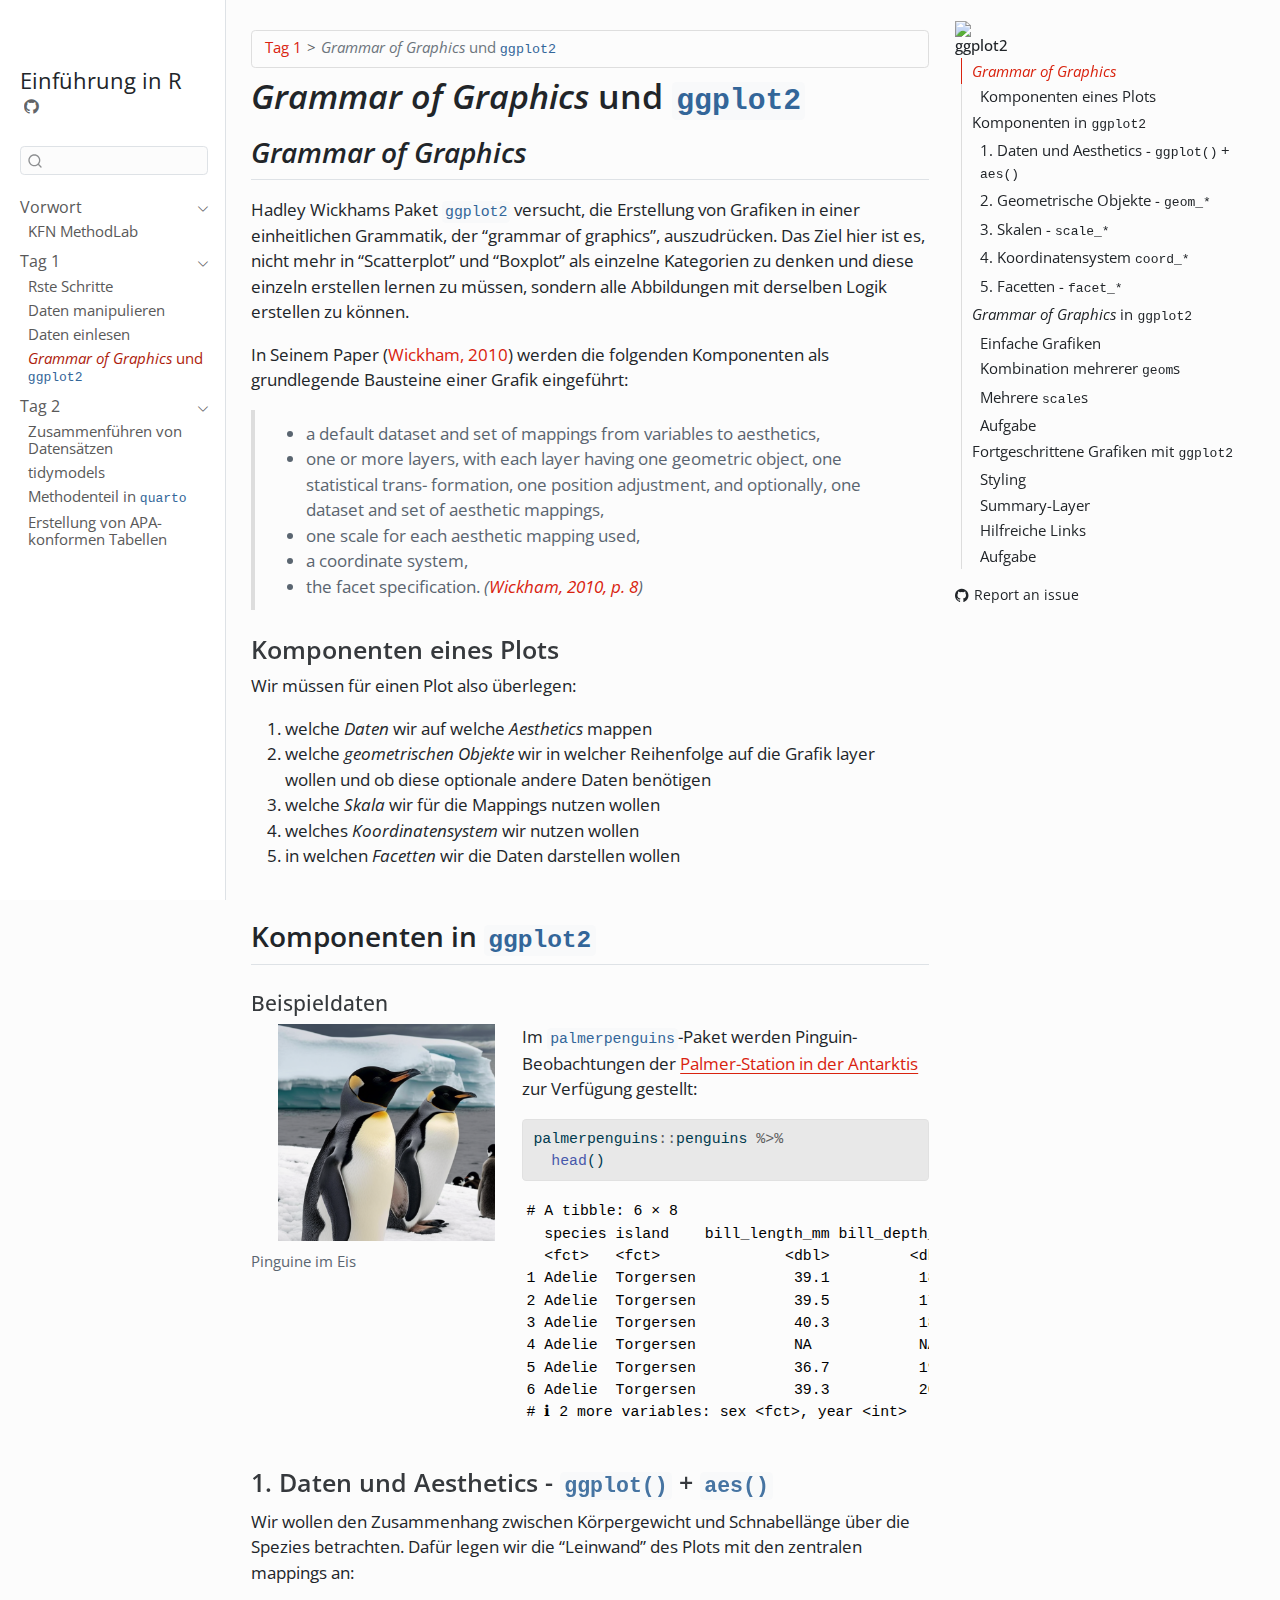
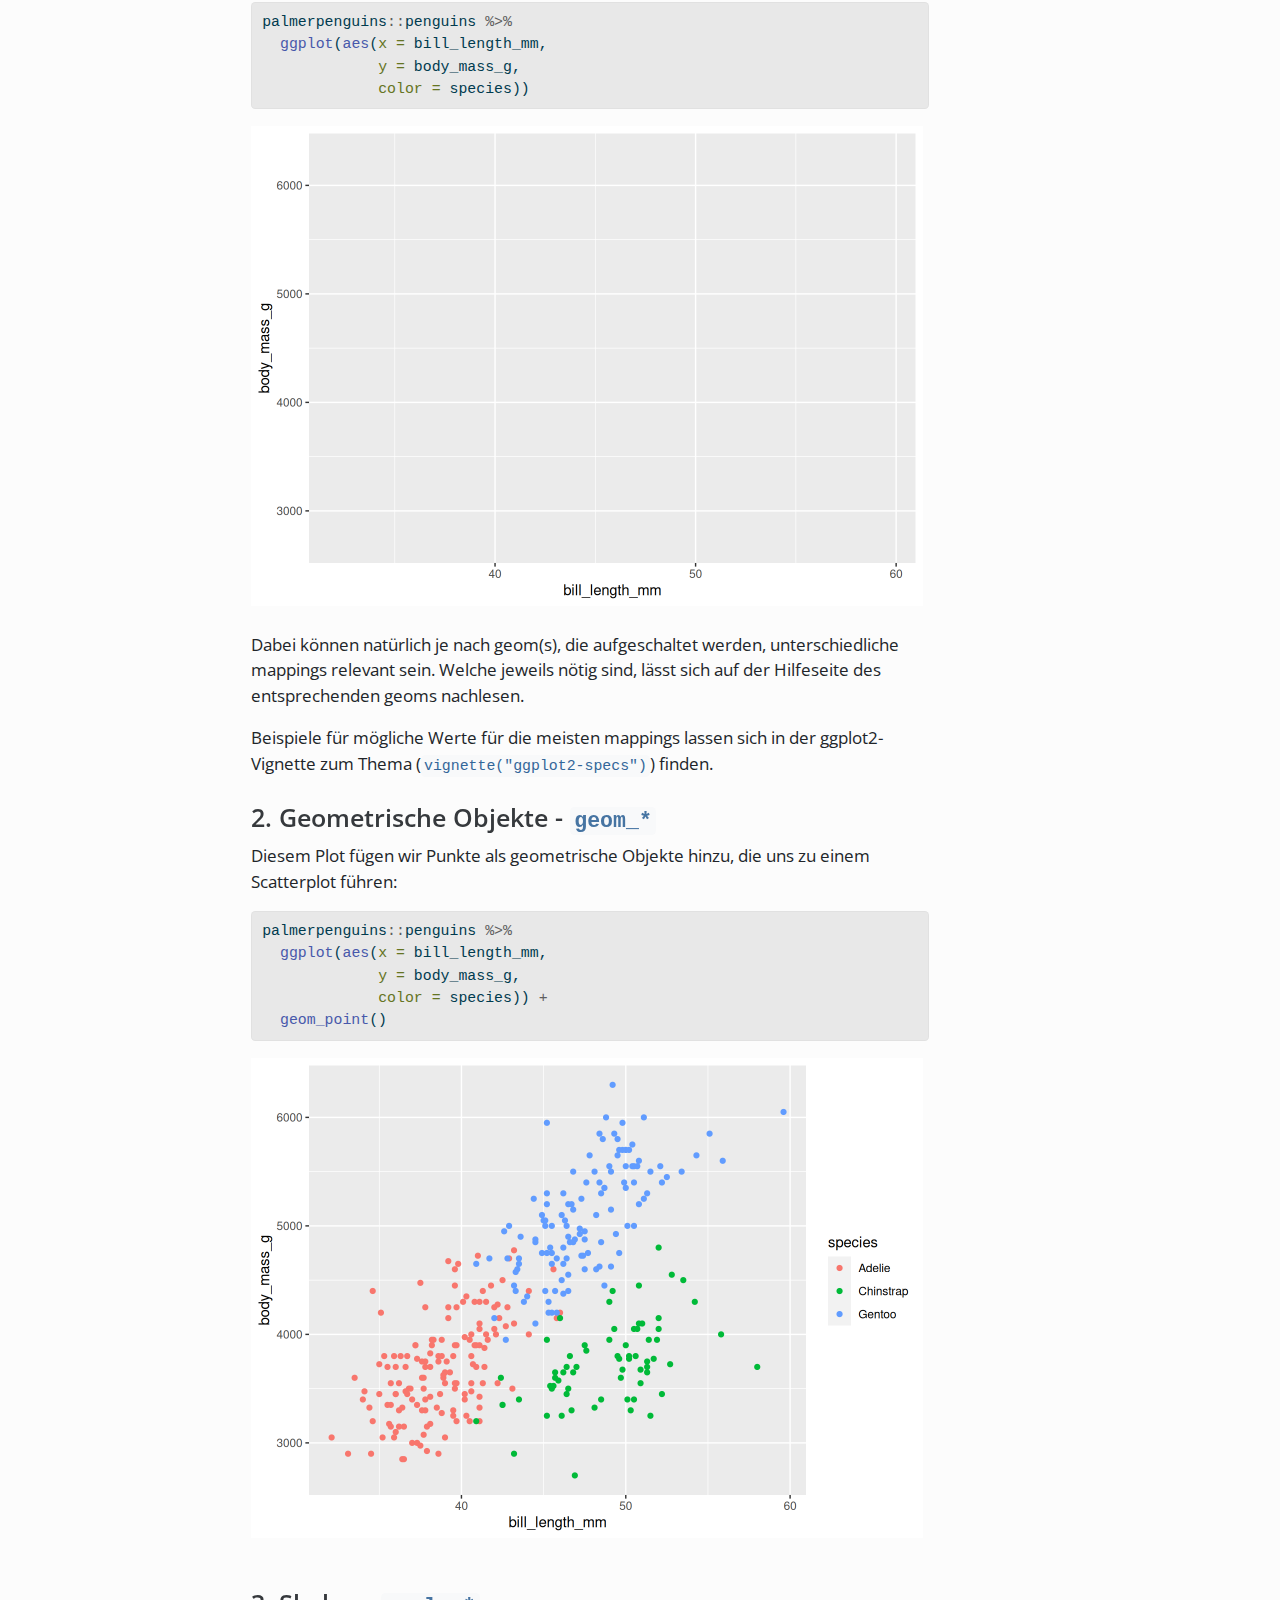
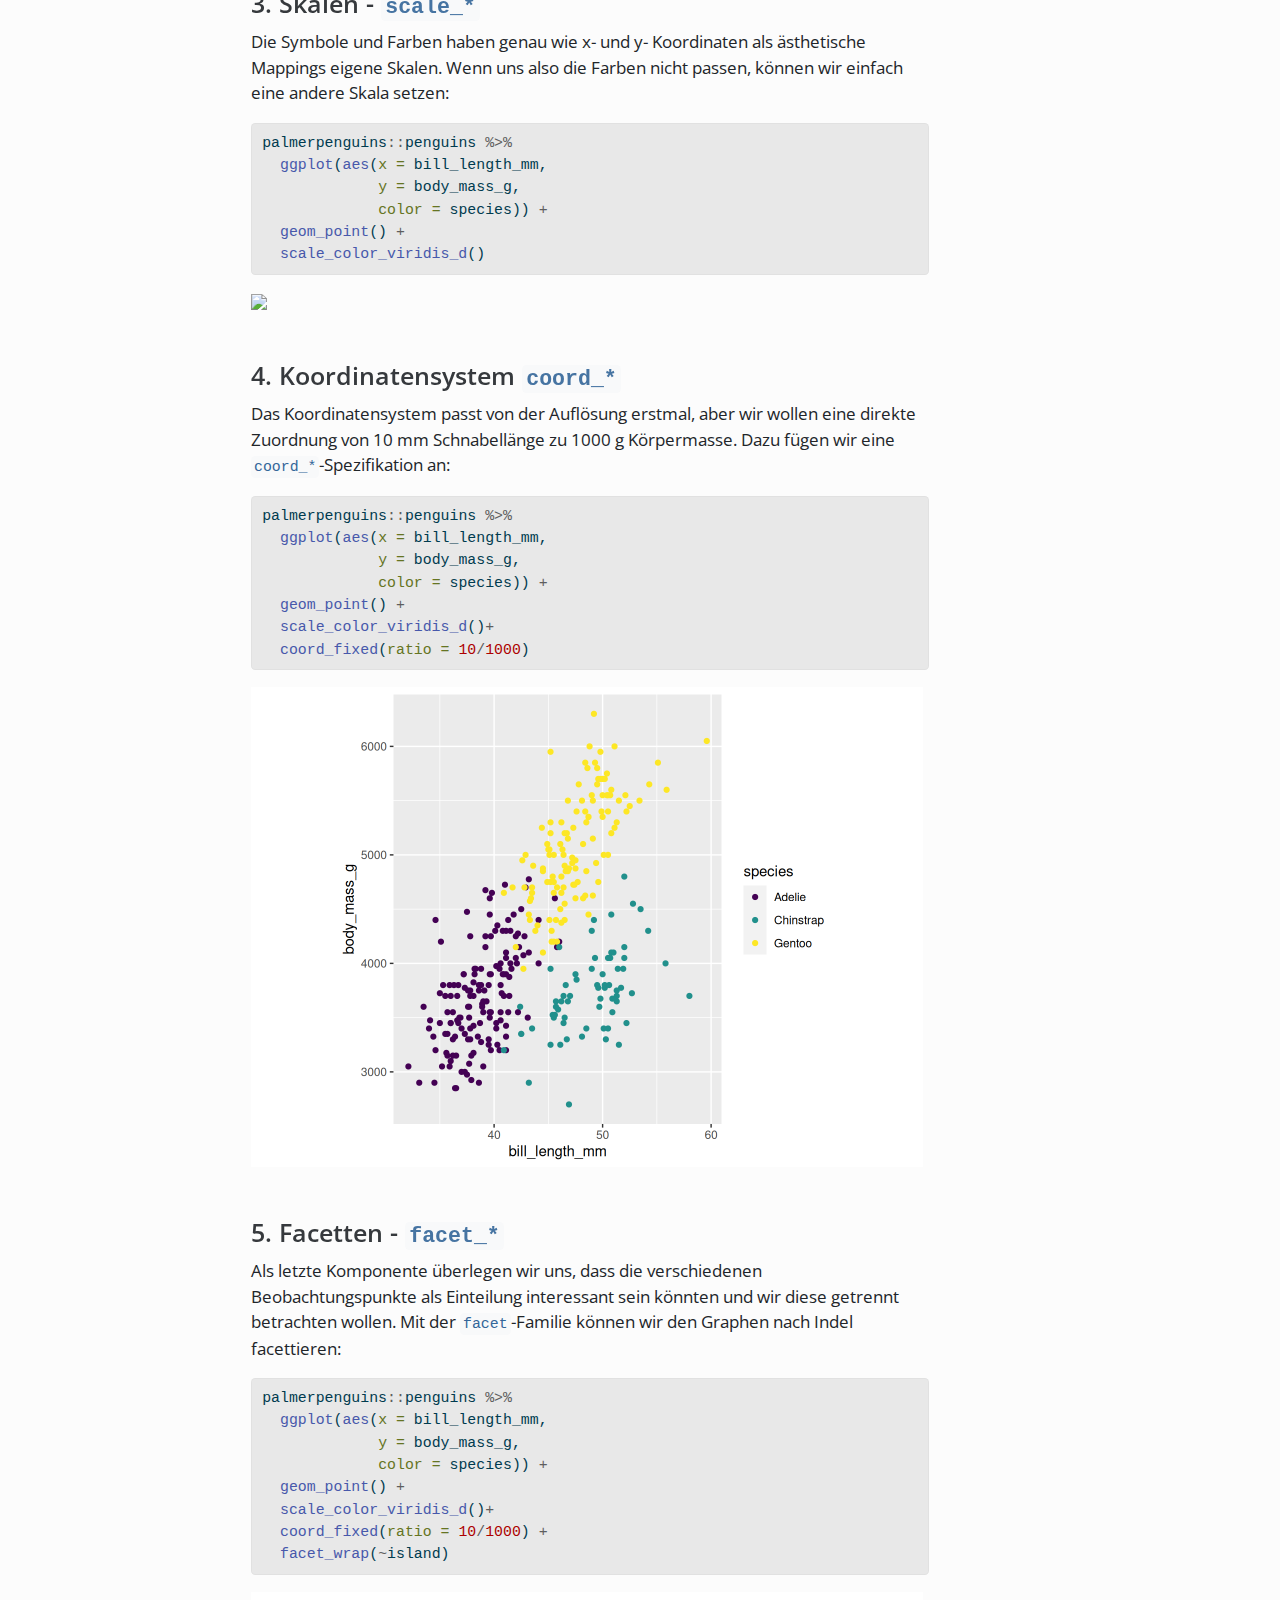
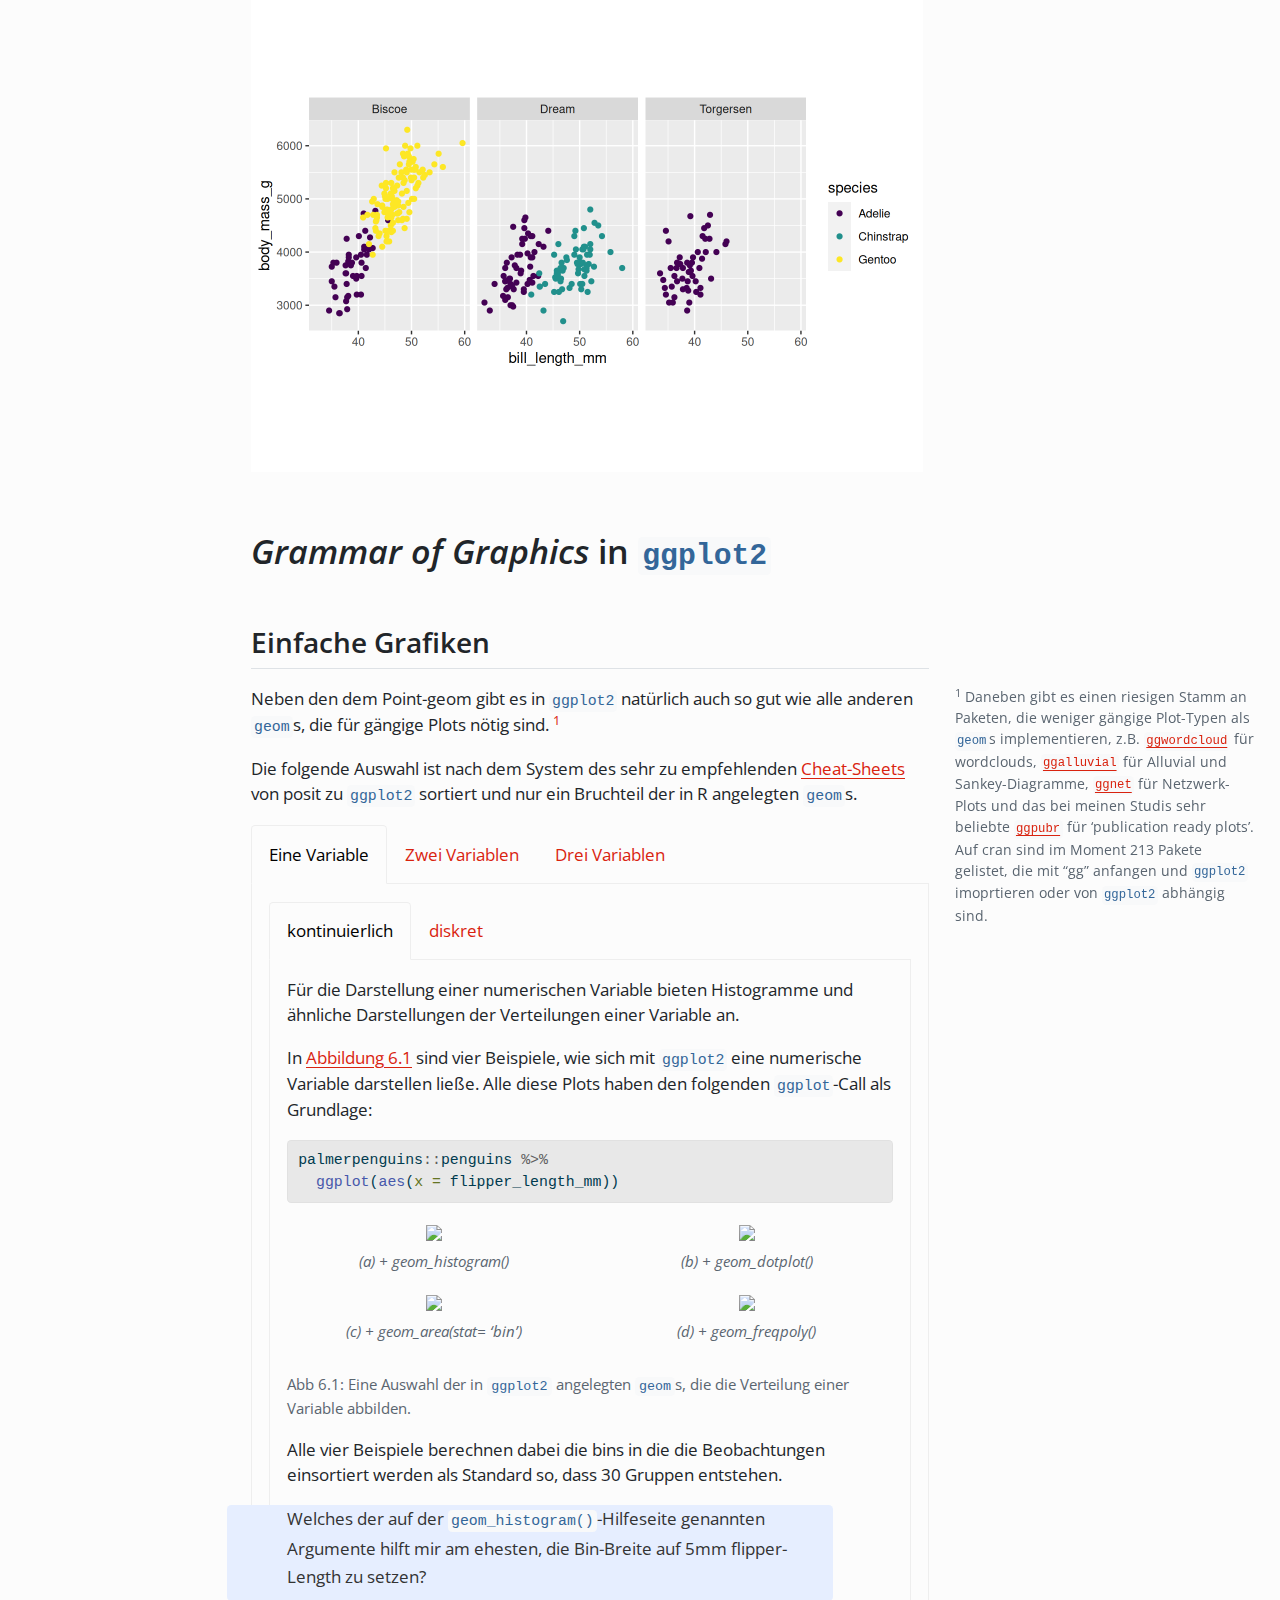
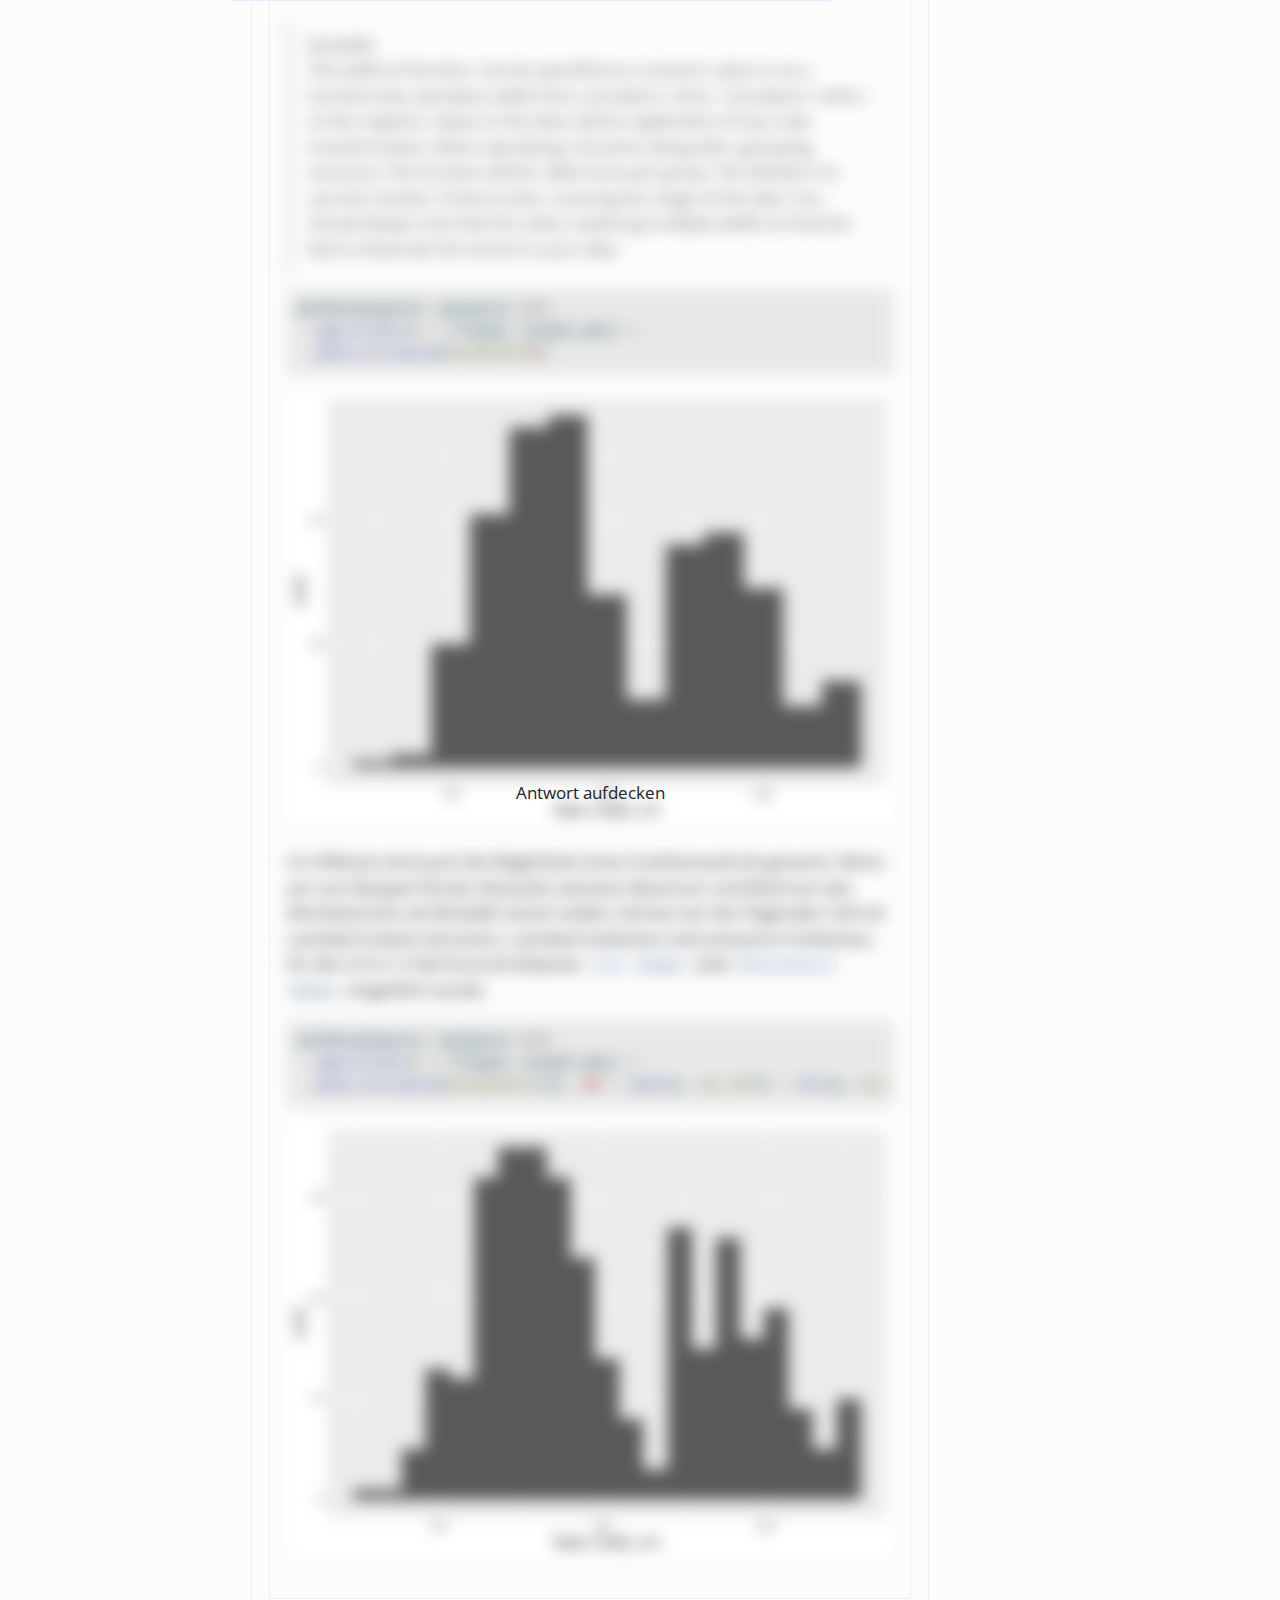
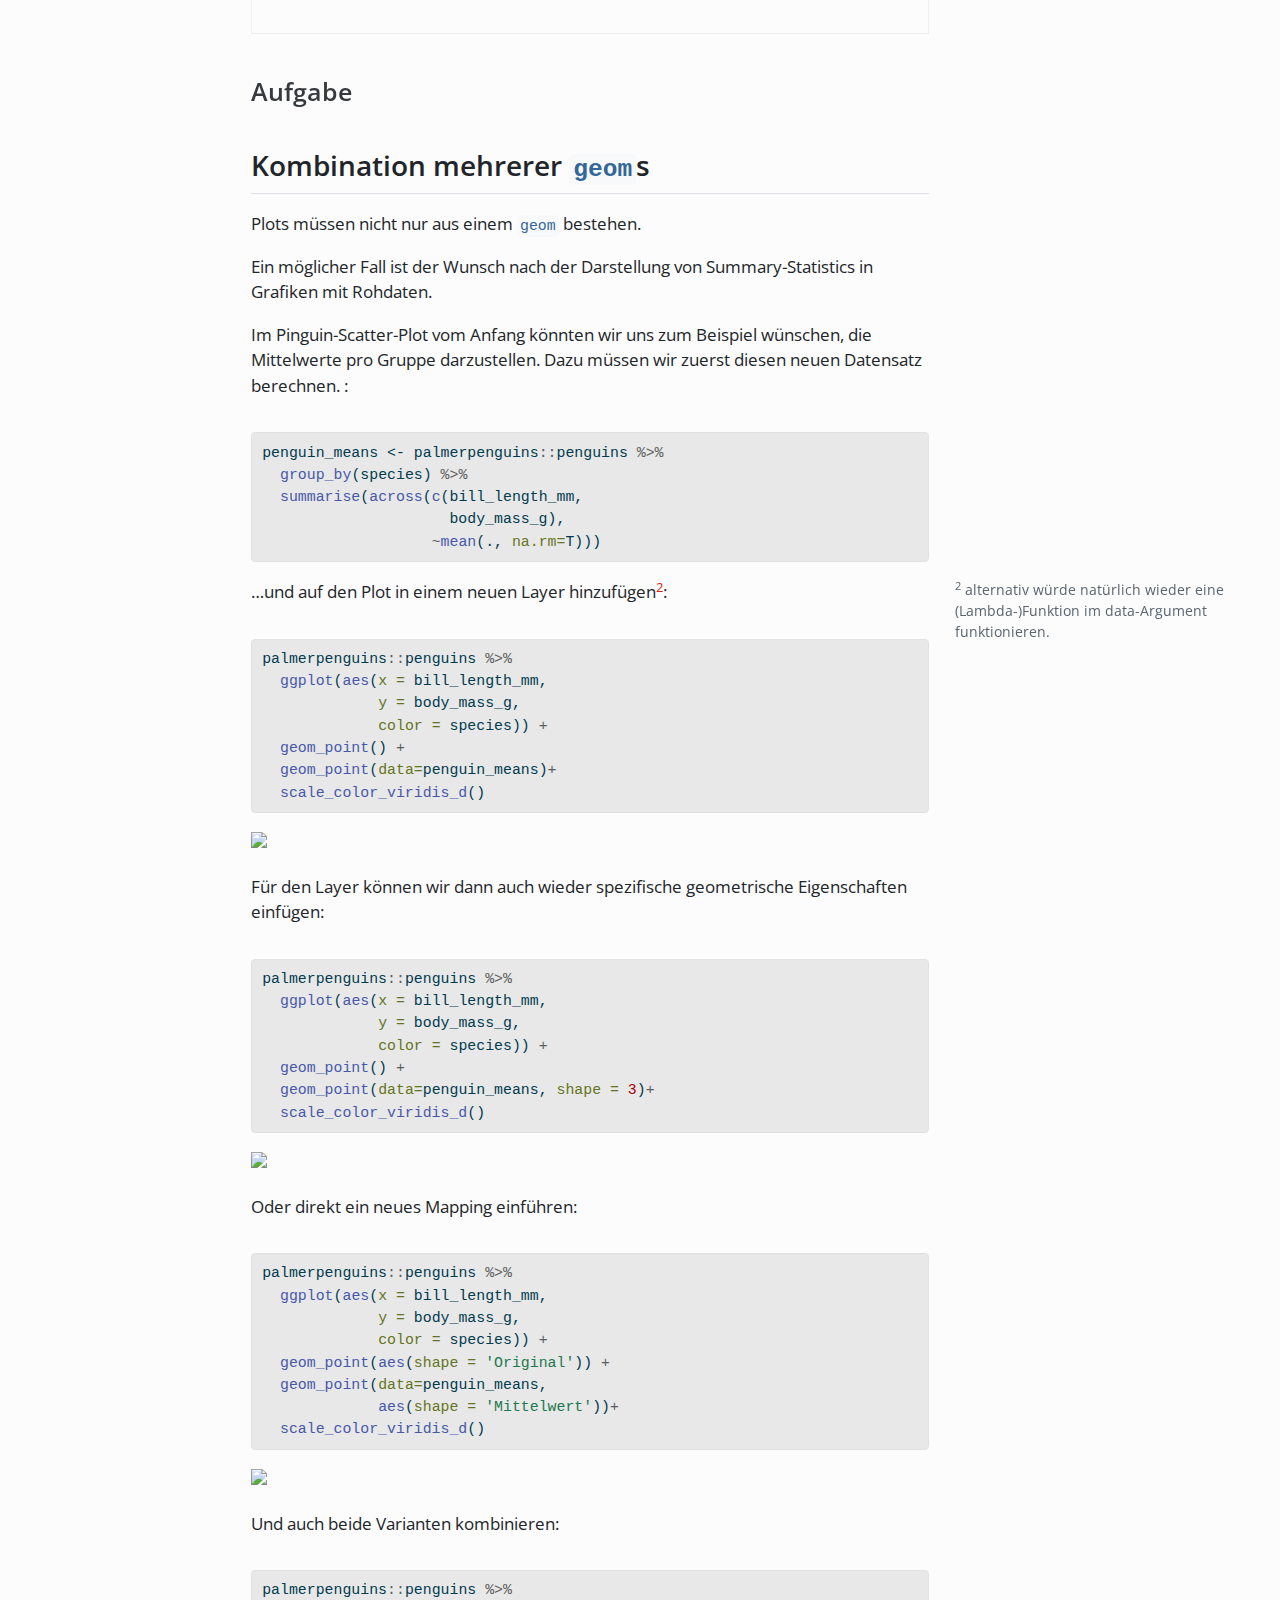
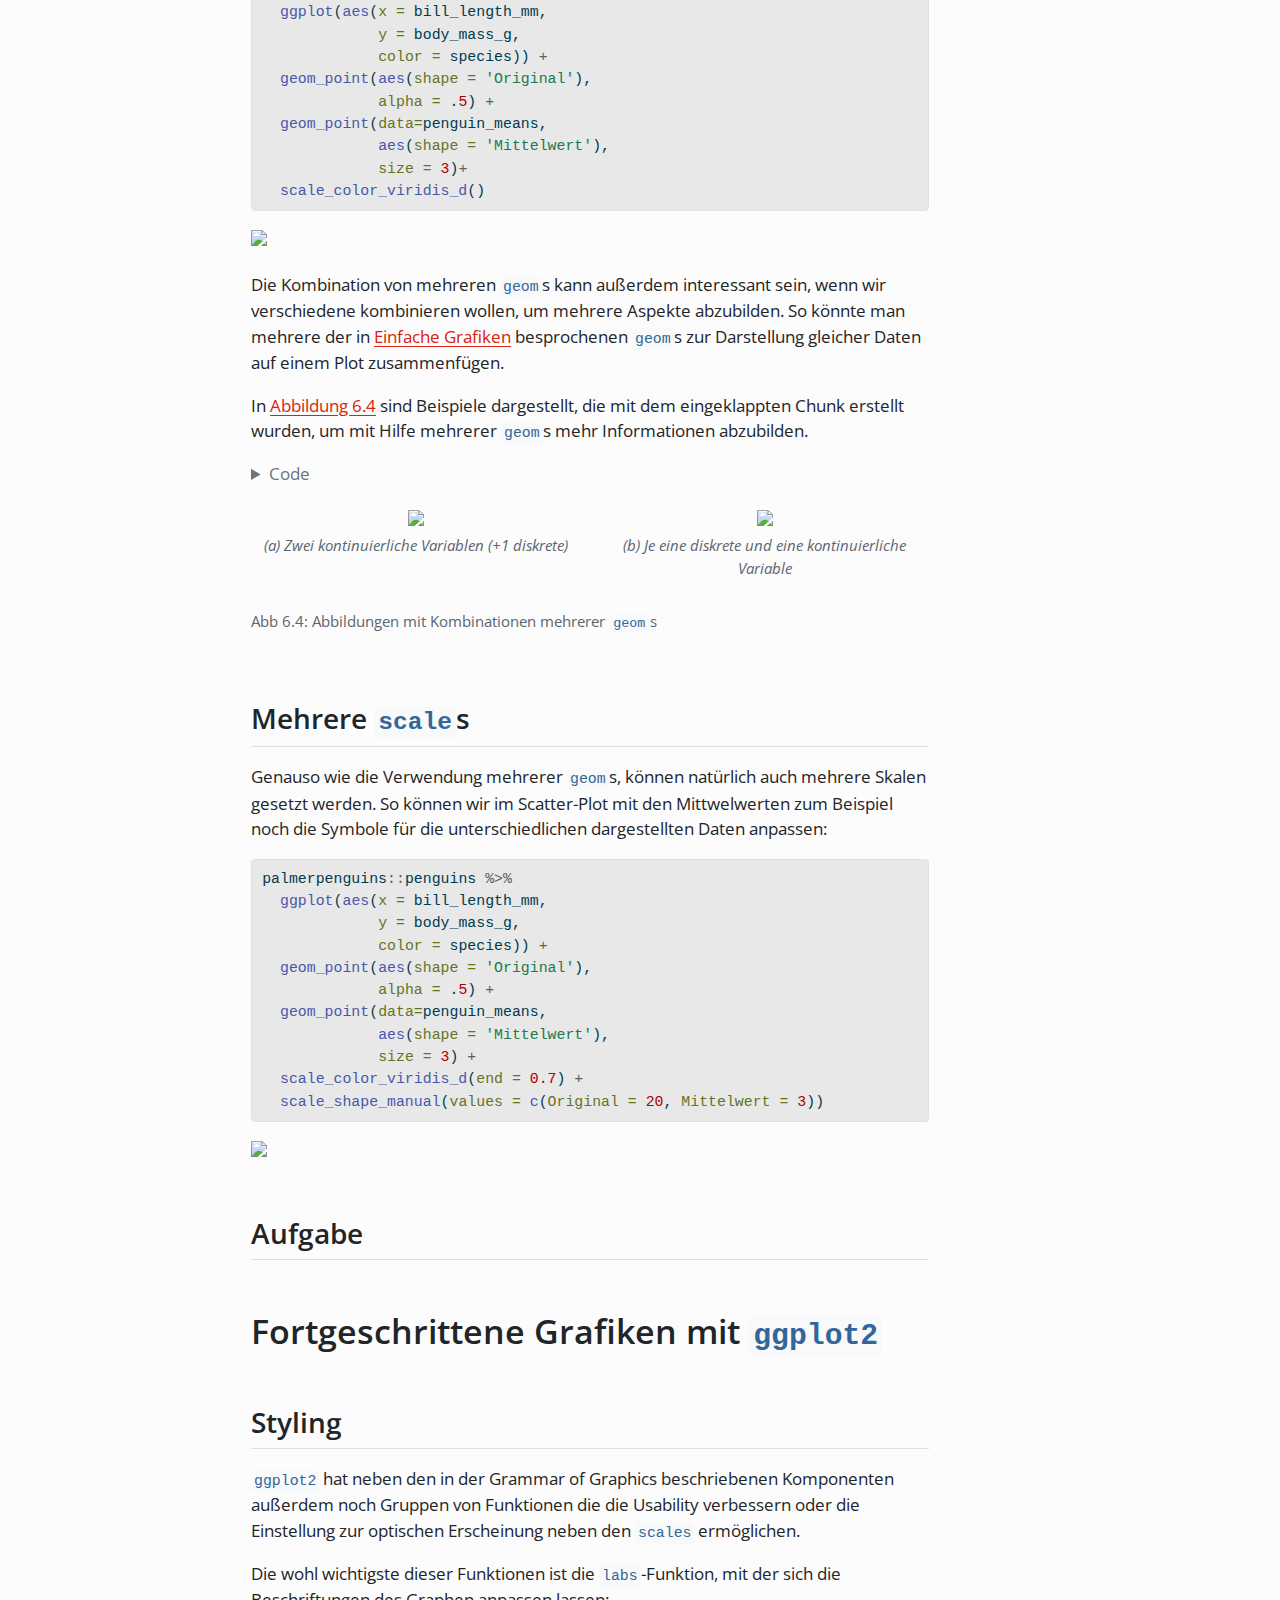
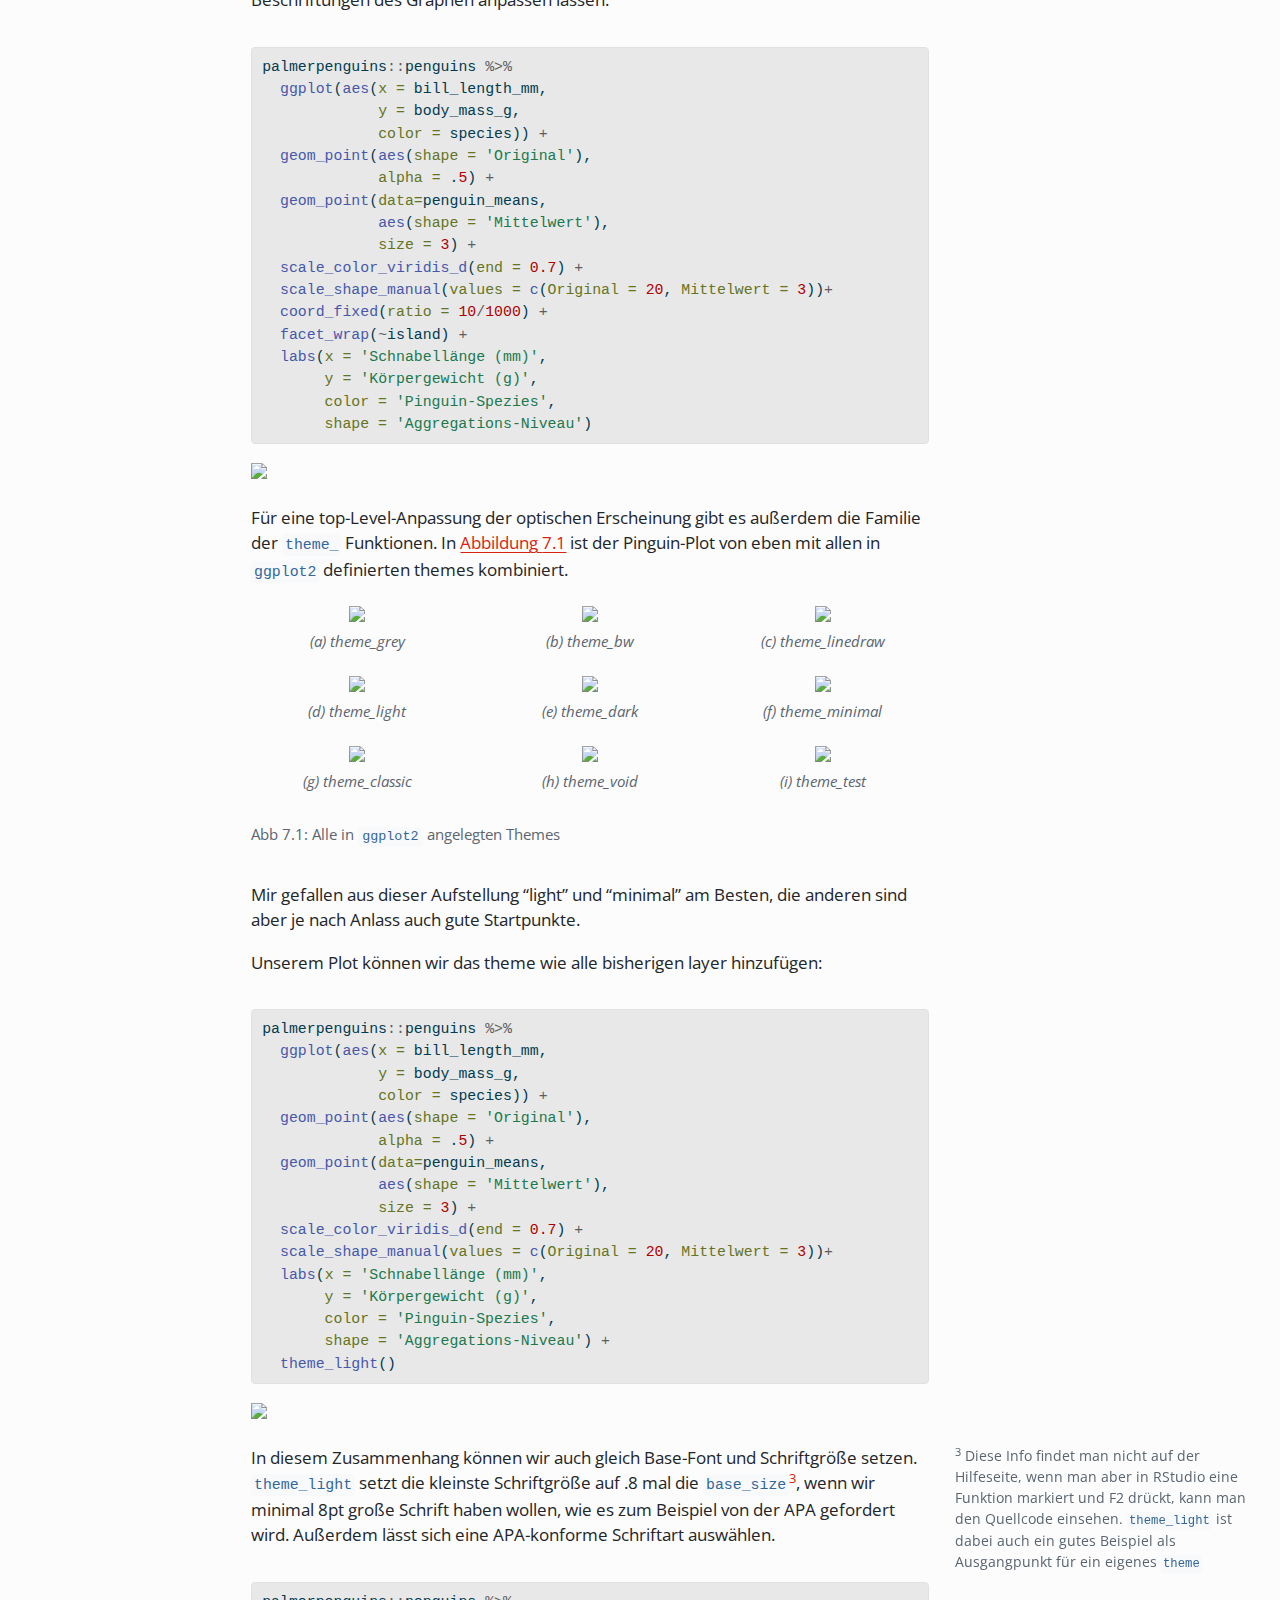
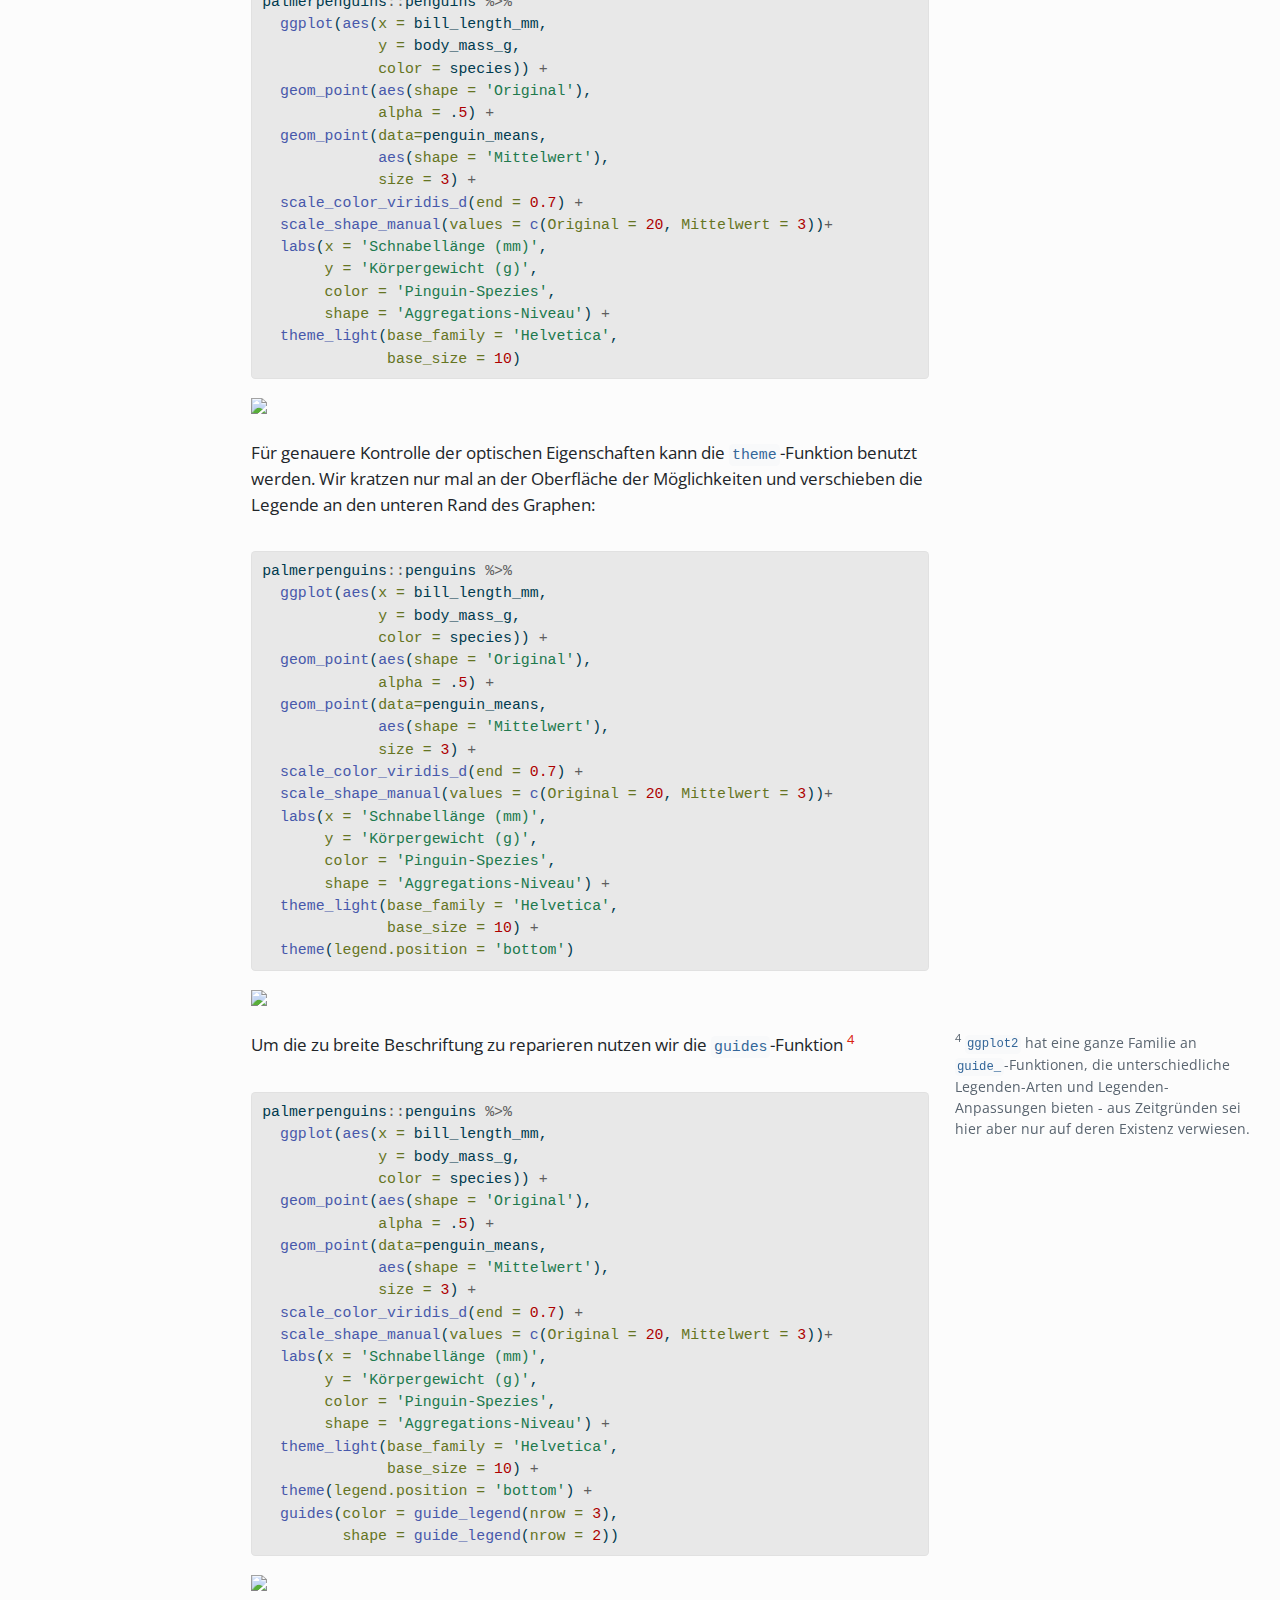
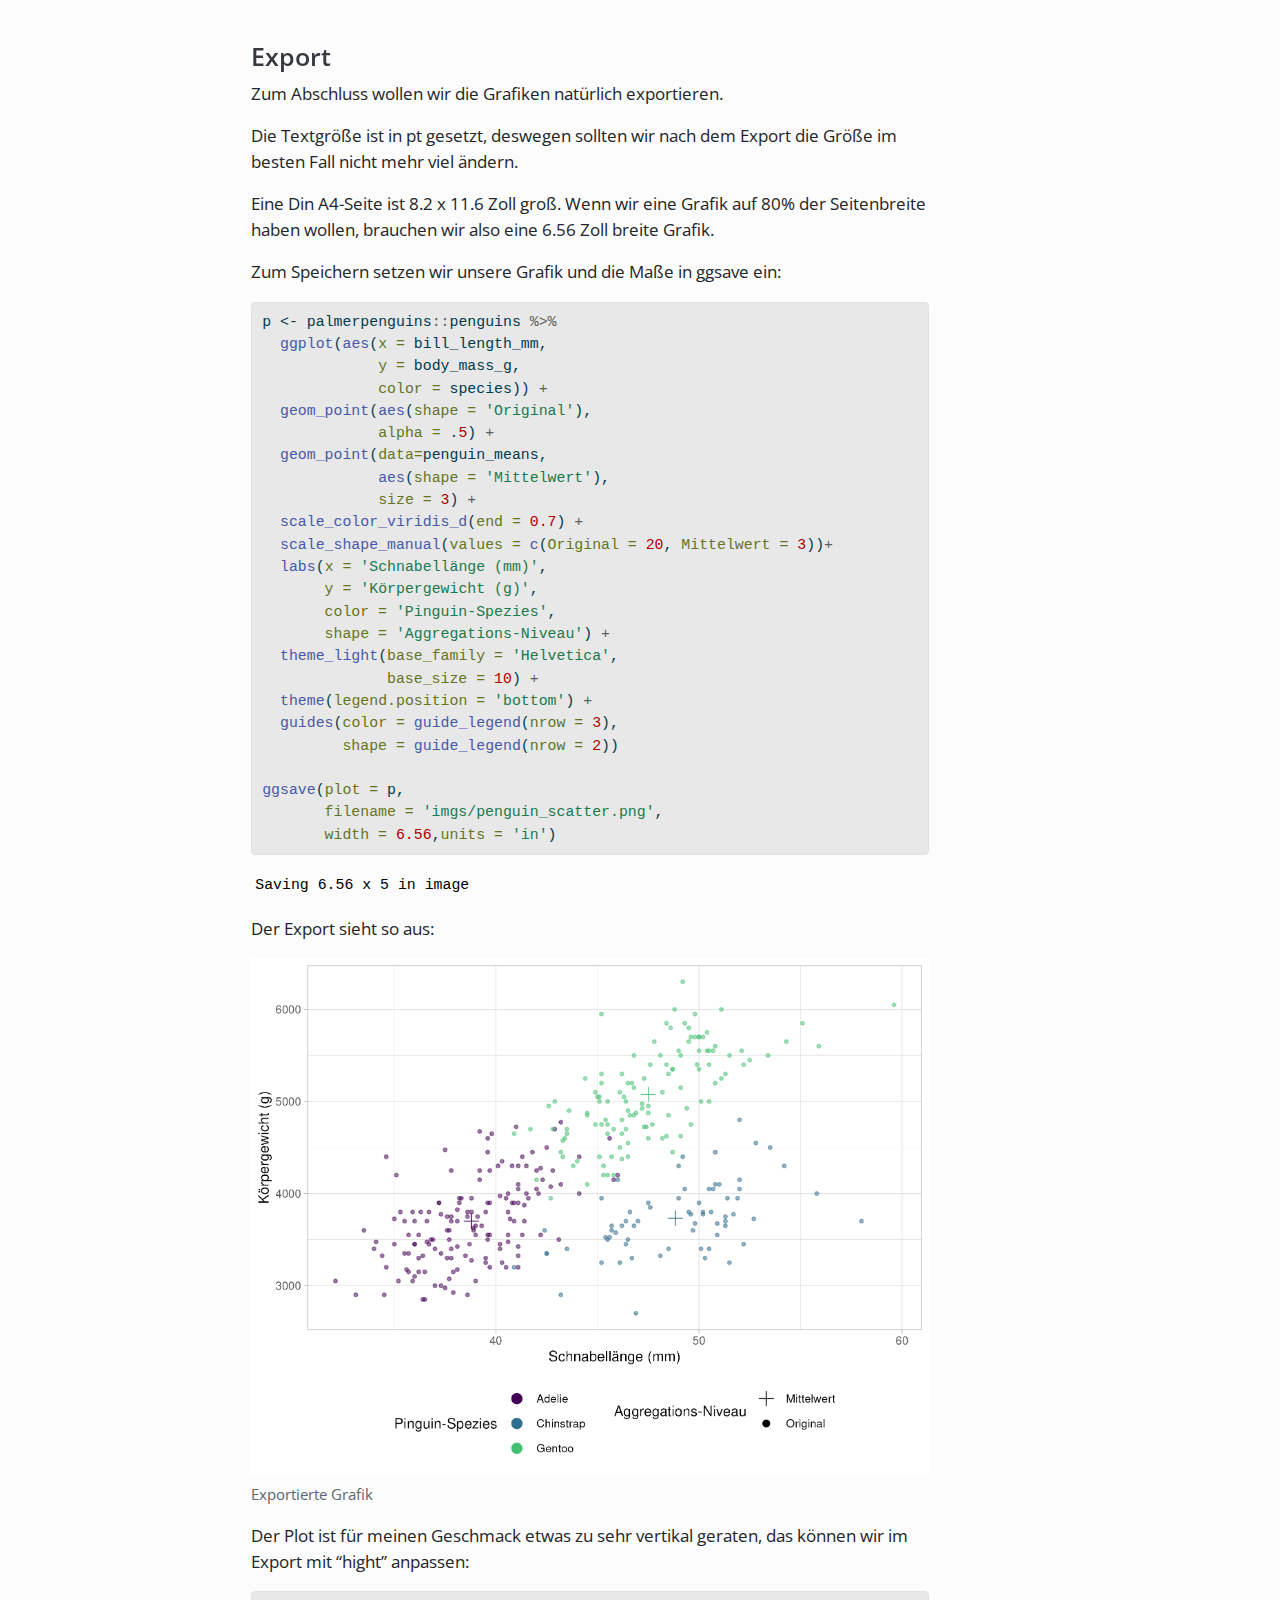
==== commit 2b2c1be9: "talked to merten" ====
--- a/docs/graphics.html
+++ b/docs/graphics.html
@@ -2,12 +2,12 @@
 <html xmlns="http://www.w3.org/1999/xhtml" lang="en" xml:lang="en"><head>
 
 <meta charset="utf-8">
-<meta name="generator" content="quarto-1.5.5">
+<meta name="generator" content="quarto-1.5.9">
 
 <meta name="viewport" content="width=device-width, initial-scale=1.0, user-scalable=yes">
 
 
-<title>Einführung in R – Die Grammar of graphics und ggplot2</title>
+<title>Einführung in R – Grammar of Graphics und ggplot2</title>
 <style>
 code{white-space: pre-wrap;}
 span.smallcaps{font-variant: small-caps;}
@@ -137,7 +137,7 @@
       <button type="button" class="quarto-btn-toggle btn" data-bs-toggle="collapse" data-bs-target=".quarto-sidebar-collapse-item" aria-controls="quarto-sidebar" aria-expanded="false" aria-label="Toggle sidebar navigation" onclick="if (window.quartoToggleHeadroom) { window.quartoToggleHeadroom(); }">
         <i class="bi bi-layout-text-sidebar-reverse"></i>
       </button>
-        <nav class="quarto-page-breadcrumbs" aria-label="breadcrumb"><ol class="breadcrumb"><li class="breadcrumb-item"><a href="./rste_schritte.html">Tag 1</a></li><li class="breadcrumb-item"><a href="./graphics.html"><span class="chapter-title">Die <em>Grammar of graphics</em> und <code>ggplot2</code></span></a></li></ol></nav>
+        <nav class="quarto-page-breadcrumbs" aria-label="breadcrumb"><ol class="breadcrumb"><li class="breadcrumb-item"><a href="./rste_schritte.html">Tag 1</a></li><li class="breadcrumb-item"><a href="./graphics.html"><span class="chapter-title"><em>Grammar of Graphics</em> und <code>ggplot2</code></span></a></li></ol></nav>
         <a class="flex-grow-1" role="button" data-bs-toggle="collapse" data-bs-target=".quarto-sidebar-collapse-item" aria-controls="quarto-sidebar" aria-expanded="false" aria-label="Toggle sidebar navigation" onclick="if (window.quartoToggleHeadroom) { window.quartoToggleHeadroom(); }">      
         </a>
       <button type="button" class="btn quarto-search-button" aria-label="" onclick="window.quartoOpenSearch();">
@@ -179,7 +179,7 @@
       <ul id="quarto-sidebar-section-1" class="collapse list-unstyled sidebar-section depth1 show">  
           <li class="sidebar-item">
   <div class="sidebar-item-container"> 
-  <a href="./prep.html" class="sidebar-item-text sidebar-link"><span class="chapter-title">Vorbereitung Tag 1 und 2</span></a>
+  <a href="./prep.html" class="sidebar-item-text sidebar-link"><span class="chapter-title">KFN MethodLab</span></a>
   </div>
 </li>
       </ul>
@@ -210,7 +210,7 @@
 </li>
           <li class="sidebar-item">
   <div class="sidebar-item-container"> 
-  <a href="./graphics.html" class="sidebar-item-text sidebar-link active"><span class="chapter-title">Die <em>Grammar of graphics</em> und <code>ggplot2</code></span></a>
+  <a href="./graphics.html" class="sidebar-item-text sidebar-link active"><span class="chapter-title"><em>Grammar of Graphics</em> und <code>ggplot2</code></span></a>
   </div>
 </li>
       </ul>
@@ -231,12 +231,17 @@
 </li>
           <li class="sidebar-item">
   <div class="sidebar-item-container"> 
-  <a href="./tables.html" class="sidebar-item-text sidebar-link"><span class="chapter-title">Erstellung von APA-konformen Tabellen</span></a>
+  <a href="./tidymodels.html" class="sidebar-item-text sidebar-link"><span class="chapter-title">tidymodels</span></a>
   </div>
 </li>
           <li class="sidebar-item">
   <div class="sidebar-item-container"> 
   <a href="./quarto.html" class="sidebar-item-text sidebar-link"><span class="chapter-title">Methodenteil in <code id="sec-quarto">quarto</code></span></a>
+  </div>
+</li>
+          <li class="sidebar-item">
+  <div class="sidebar-item-container"> 
+  <a href="./tables.html" class="sidebar-item-text sidebar-link"><span class="chapter-title">Erstellung von APA-konformen Tabellen</span></a>
   </div>
 </li>
       </ul>
@@ -247,26 +252,55 @@
 <div id="quarto-sidebar-glass" class="quarto-sidebar-collapse-item" data-bs-toggle="collapse" data-bs-target=".quarto-sidebar-collapse-item"></div>
 <!-- margin-sidebar -->
     <div id="quarto-margin-sidebar" class="sidebar margin-sidebar">
-        <nav id="TOC" role="doc-toc" class="toc-active" data-toc-expanded="-1">
+        <nav id="TOC" role="doc-toc" class="toc-active" data-toc-expanded="2">
     <h2 id="toc-title"><img src="imgs/grid_penguin.png" class="img-fluid" style="width:80.0%"><br> ggplot2</h2>
    
+  <ul>
+  <li><a href="#grammar-of-graphics" id="toc-grammar-of-graphics" class="nav-link active" data-scroll-target="#grammar-of-graphics"><em>Grammar of Graphics</em></a>
   <ul class="collapse">
-  <li><a href="#grammar-of-graphics" id="toc-grammar-of-graphics" class="nav-link active" data-scroll-target="#grammar-of-graphics">Grammar of graphics</a></li>
-  <li><a href="#komponenten-in-ggplot2" id="toc-komponenten-in-ggplot2" class="nav-link" data-scroll-target="#komponenten-in-ggplot2">Komponenten in <code>ggplot2</code></a></li>
-  <li><a href="#styling" id="toc-styling" class="nav-link" data-scroll-target="#styling">Styling</a></li>
+  <li><a href="#komponenten-eines-plots" id="toc-komponenten-eines-plots" class="nav-link" data-scroll-target="#komponenten-eines-plots">Komponenten eines Plots</a></li>
+  </ul></li>
+  <li><a href="#komponenten-in-ggplot2" id="toc-komponenten-in-ggplot2" class="nav-link" data-scroll-target="#komponenten-in-ggplot2">Komponenten in <code>ggplot2</code></a>
+  <ul class="collapse">
+  <li><a href="#daten-und-aesthetics---ggplot-aes" id="toc-daten-und-aesthetics---ggplot-aes" class="nav-link" data-scroll-target="#daten-und-aesthetics---ggplot-aes">1. Daten und Aesthetics - <code>ggplot()</code> + <code>aes()</code></a></li>
+  <li><a href="#geometrische-objekte---geom_" id="toc-geometrische-objekte---geom_" class="nav-link" data-scroll-target="#geometrische-objekte---geom_">2. Geometrische Objekte - <code>geom_*</code></a></li>
+  <li><a href="#skalen---scale_" id="toc-skalen---scale_" class="nav-link" data-scroll-target="#skalen---scale_">3. Skalen - <code>scale_*</code></a></li>
+  <li><a href="#koordinatensystem-coord_" id="toc-koordinatensystem-coord_" class="nav-link" data-scroll-target="#koordinatensystem-coord_">4. Koordinatensystem <code>coord_*</code></a></li>
+  <li><a href="#facetten---facet_" id="toc-facetten---facet_" class="nav-link" data-scroll-target="#facetten---facet_">5. Facetten - <code>facet_*</code></a></li>
+  </ul></li>
+  <li><a href="#grammar-of-graphics-in-ggplot2" id="toc-grammar-of-graphics-in-ggplot2" class="nav-link" data-scroll-target="#grammar-of-graphics-in-ggplot2"><em>Grammar of Graphics</em> in <code>ggplot2</code></a>
+  <ul class="collapse">
+  <li><a href="#sec-geoms" id="toc-sec-geoms" class="nav-link" data-scroll-target="#sec-geoms">Einfache Grafiken</a>
+  <ul class="collapse">
+  <li><a href="#aufgabe" id="toc-aufgabe" class="nav-link" data-scroll-target="#aufgabe">Aufgabe</a></li>
+  </ul></li>
+  <li><a href="#kombination-mehrerer-geoms" id="toc-kombination-mehrerer-geoms" class="nav-link" data-scroll-target="#kombination-mehrerer-geoms">Kombination mehrerer <code>geom</code>s</a></li>
+  <li><a href="#mehrere-scales" id="toc-mehrere-scales" class="nav-link" data-scroll-target="#mehrere-scales">Mehrere <code>scale</code>s</a></li>
+  <li><a href="#aufgabe-1" id="toc-aufgabe-1" class="nav-link" data-scroll-target="#aufgabe-1">Aufgabe</a></li>
+  </ul></li>
+  <li><a href="#fortgeschrittene-grafiken-mit-ggplot2" id="toc-fortgeschrittene-grafiken-mit-ggplot2" class="nav-link" data-scroll-target="#fortgeschrittene-grafiken-mit-ggplot2">Fortgeschrittene Grafiken mit <code>ggplot2</code></a>
+  <ul class="collapse">
+  <li><a href="#styling" id="toc-styling" class="nav-link" data-scroll-target="#styling">Styling</a>
+  <ul class="collapse">
+  <li><a href="#export" id="toc-export" class="nav-link" data-scroll-target="#export">Export</a></li>
   <li><a href="#convenient-standards" id="toc-convenient-standards" class="nav-link" data-scroll-target="#convenient-standards">Convenient Standards</a></li>
-  <li><a href="#export" id="toc-export" class="nav-link" data-scroll-target="#export">Export</a></li>
+  </ul></li>
+  <li><a href="#summary-layer" id="toc-summary-layer" class="nav-link" data-scroll-target="#summary-layer">Summary-Layer</a>
+  <ul class="collapse">
+  <li><a href="#aufgabe-2" id="toc-aufgabe-2" class="nav-link" data-scroll-target="#aufgabe-2">Aufgabe</a></li>
+  </ul></li>
   <li><a href="#hilfreiche-links" id="toc-hilfreiche-links" class="nav-link" data-scroll-target="#hilfreiche-links">Hilfreiche Links</a></li>
-  <li><a href="#aufgabe-1" id="toc-aufgabe-1" class="nav-link" data-scroll-target="#aufgabe-1">Aufgabe</a></li>
+  <li><a href="#aufgabe-3" id="toc-aufgabe-3" class="nav-link" data-scroll-target="#aufgabe-3">Aufgabe</a></li>
+  </ul></li>
   </ul>
-<div class="toc-actions"><ul class="collapse"><li><a href="https://github.com/MBrede/r_thesis_tools/issues/new" class="toc-action"><i class="bi bi-github"></i>Report an issue</a></li></ul></div></nav>
+<div class="toc-actions"><ul><li><a href="https://github.com/MBrede/r_thesis_tools/issues/new" class="toc-action"><i class="bi bi-github"></i>Report an issue</a></li></ul></div></nav>
     </div>
 <!-- main -->
 <main class="content page-columns page-full" id="quarto-document-content">
 
-<header id="title-block-header" class="quarto-title-block default"><nav class="quarto-page-breadcrumbs quarto-title-breadcrumbs d-none d-lg-block" aria-label="breadcrumb"><ol class="breadcrumb"><li class="breadcrumb-item"><a href="./rste_schritte.html">Tag 1</a></li><li class="breadcrumb-item"><a href="./graphics.html"><span class="chapter-title">Die <em>Grammar of graphics</em> und <code>ggplot2</code></span></a></li></ol></nav>
+<header id="title-block-header" class="quarto-title-block default"><nav class="quarto-page-breadcrumbs quarto-title-breadcrumbs d-none d-lg-block" aria-label="breadcrumb"><ol class="breadcrumb"><li class="breadcrumb-item"><a href="./rste_schritte.html">Tag 1</a></li><li class="breadcrumb-item"><a href="./graphics.html"><span class="chapter-title"><em>Grammar of Graphics</em> und <code>ggplot2</code></span></a></li></ol></nav>
 <div class="quarto-title">
-<h1 class="title"><span id="sec-ggplot" class="quarto-section-identifier"><span class="chapter-title">Die <em>Grammar of graphics</em> und <code>ggplot2</code></span></span></h1>
+<h1 class="title"><span class="chapter-title"><em>Grammar of Graphics</em> und <code>ggplot2</code></span></h1>
 </div>
 
 
@@ -284,7 +318,7 @@
 
 
 <section id="grammar-of-graphics" class="level2">
-<h2 class="anchored" data-anchor-id="grammar-of-graphics">Grammar of graphics</h2>
+<h2 class="anchored" data-anchor-id="grammar-of-graphics"><em>Grammar of Graphics</em></h2>
 <p>Hadley Wickhams Paket <code>ggplot2</code> versucht, die Erstellung von Grafiken in einer einheitlichen Grammatik, der “grammar of graphics”, auszudrücken. Das Ziel hier ist es, nicht mehr in “Scatterplot” und “Boxplot” als einzelne Kategorien zu denken und diese einzeln erstellen lernen zu müssen, sondern alle Abbildungen mit derselben Logik erstellen zu können.</p>
 <p>In Seinem Paper <span class="citation" data-cites="wickhamLayeredGrammarGraphics2010">(<a href="#ref-wickhamLayeredGrammarGraphics2010" role="doc-biblioref">Wickham, 2010</a>)</span> werden die folgenden Komponenten als grundlegende Bausteine einer Grafik eingeführt:</p>
 <blockquote class="blockquote">
@@ -340,10 +374,9 @@
 </div>
 </div>
 </div>
-<div class="tabset-margin-container"></div><div class="panel-tabset">
-<ul class="nav nav-tabs" role="tablist"><li class="nav-item" role="presentation"><a class="nav-link active" id="tabset-1-1-tab" data-bs-toggle="tab" data-bs-target="#tabset-1-1" role="tab" aria-controls="tabset-1-1" aria-selected="true" aria-current="page">1. Daten und Aesthetics - <code>ggplot()</code> + <code>aes()</code></a></li><li class="nav-item" role="presentation"><a class="nav-link" id="tabset-1-2-tab" data-bs-toggle="tab" data-bs-target="#tabset-1-2" role="tab" aria-controls="tabset-1-2" aria-selected="false">2. Geometrische Objekte - <code>geom_*</code></a></li><li class="nav-item" role="presentation"><a class="nav-link" id="tabset-1-3-tab" data-bs-toggle="tab" data-bs-target="#tabset-1-3" role="tab" aria-controls="tabset-1-3" aria-selected="false">3. Skalen - <code>scale_*</code></a></li><li class="nav-item" role="presentation"><a class="nav-link" id="tabset-1-4-tab" data-bs-toggle="tab" data-bs-target="#tabset-1-4" role="tab" aria-controls="tabset-1-4" aria-selected="false">4. Koordinatensystem <code>coord_*</code></a></li><li class="nav-item" role="presentation"><a class="nav-link" id="tabset-1-5-tab" data-bs-toggle="tab" data-bs-target="#tabset-1-5" role="tab" aria-controls="tabset-1-5" aria-selected="false">5. Facetten - <code>facet_*</code></a></li></ul>
-<div class="tab-content">
-<div id="tabset-1-1" class="tab-pane active" role="tabpanel" aria-labelledby="tabset-1-1-tab">
+</section>
+<section id="daten-und-aesthetics---ggplot-aes" class="level3">
+<h3 class="anchored" data-anchor-id="daten-und-aesthetics---ggplot-aes">1. Daten und Aesthetics - <code>ggplot()</code> + <code>aes()</code></h3>
 <p>Wir wollen den Zusammenhang zwischen Körpergewicht und Schnabellänge über die Spezies betrachten. Dafür legen wir die “Leinwand” des Plots mit den zentralen mappings an:</p>
 <div class="cell">
 <div class="sourceCode cell-code" id="cb3"><pre class="sourceCode r code-with-copy"><code class="sourceCode r"><span id="cb3-1"><a href="#cb3-1" aria-hidden="true" tabindex="-1"></a>palmerpenguins<span class="sc">::</span>penguins <span class="sc">%&gt;%</span> </span>
@@ -358,9 +391,11 @@
 </div>
 </div>
 </div>
-<p>Dabei können natürlich je nach geom(s), die aufgeschaltet werden, unterschiedliche mappings relevant sein. Welche jeweils nötig sind, lässt sich auf der Hilfeseite des entsprechenden geoms nachlesen. Beispiele für mögliche Werte für die meisten mappings lassen sich in der ggplot2-Vignette zum Thema (<code>vignette("ggplot2-specs")</code>) finden.</p>
-</div>
-<div id="tabset-1-2" class="tab-pane" role="tabpanel" aria-labelledby="tabset-1-2-tab">
+<p>Dabei können natürlich je nach geom(s), die aufgeschaltet werden, unterschiedliche mappings relevant sein. Welche jeweils nötig sind, lässt sich auf der Hilfeseite des entsprechenden geoms nachlesen.</p>
+<p>Beispiele für mögliche Werte für die meisten mappings lassen sich in der ggplot2-Vignette zum Thema (<code>vignette("ggplot2-specs")</code>) finden.</p>
+</section>
+<section id="geometrische-objekte---geom_" class="level3">
+<h3 class="anchored" data-anchor-id="geometrische-objekte---geom_">2. Geometrische Objekte - <code>geom_*</code></h3>
 <p>Diesem Plot fügen wir Punkte als geometrische Objekte hinzu, die uns zu einem Scatterplot führen:</p>
 <div class="cell">
 <div class="sourceCode cell-code" id="cb4"><pre class="sourceCode r code-with-copy"><code class="sourceCode r"><span id="cb4-1"><a href="#cb4-1" aria-hidden="true" tabindex="-1"></a>palmerpenguins<span class="sc">::</span>penguins <span class="sc">%&gt;%</span> </span>
@@ -368,9 +403,6 @@
 <span id="cb4-3"><a href="#cb4-3" aria-hidden="true" tabindex="-1"></a>             <span class="at">y =</span> body_mass_g,</span>
 <span id="cb4-4"><a href="#cb4-4" aria-hidden="true" tabindex="-1"></a>             <span class="at">color =</span> species)) <span class="sc">+</span> </span>
 <span id="cb4-5"><a href="#cb4-5" aria-hidden="true" tabindex="-1"></a>  <span class="fu">geom_point</span>()</span></code><button title="Copy to Clipboard" class="code-copy-button"><i class="bi"></i></button></pre></div>
-<div class="cell-output cell-output-stderr">
-<pre><code>Warning: Removed 2 rows containing missing values (`geom_point()`).</code></pre>
-</div>
 <div class="cell-output-display">
 <div>
 <figure class="figure">
@@ -379,321 +411,851 @@
 </div>
 </div>
 </div>
-<p>Wir als weiteres geometrisches Objekt könnten wir uns zum Beispiel wünschen, die Mittelwerte pro Gruppe mit den Abweichungen auf x- und y-Achse darzustellen. Dazu müssen wir zuerst diesen neuen Datensatz berechnen:</p>
-<div class="cell">
-<div class="sourceCode cell-code" id="cb6"><pre class="sourceCode r code-with-copy"><code class="sourceCode r"><span id="cb6-1"><a href="#cb6-1" aria-hidden="true" tabindex="-1"></a>penguin_means <span class="ot">&lt;-</span> palmerpenguins<span class="sc">::</span>penguins <span class="sc">%&gt;%</span> </span>
-<span id="cb6-2"><a href="#cb6-2" aria-hidden="true" tabindex="-1"></a>  <span class="fu">group_by</span>(species) <span class="sc">%&gt;%</span> </span>
-<span id="cb6-3"><a href="#cb6-3" aria-hidden="true" tabindex="-1"></a>  <span class="fu">summarise</span>(<span class="fu">across</span>(<span class="fu">c</span>(bill_length_mm, </span>
-<span id="cb6-4"><a href="#cb6-4" aria-hidden="true" tabindex="-1"></a>                     body_mass_g), </span>
-<span id="cb6-5"><a href="#cb6-5" aria-hidden="true" tabindex="-1"></a>                   <span class="sc">~</span><span class="fu">mean</span>(., <span class="at">na.rm=</span>T)))</span></code><button title="Copy to Clipboard" class="code-copy-button"><i class="bi"></i></button></pre></div>
-</div>
-<p>…und auf den Plot in einem neuen Layer hinzufügen:</p>
+</section>
+<section id="skalen---scale_" class="level3">
+<h3 class="anchored" data-anchor-id="skalen---scale_">3. Skalen - <code>scale_*</code></h3>
+<p>Die Symbole und Farben haben genau wie x- und y- Koordinaten als ästhetische Mappings eigene Skalen. Wenn uns also die Farben nicht passen, können wir einfach eine andere Skala setzen:</p>
+<div class="cell">
+<div class="sourceCode cell-code" id="cb5"><pre class="sourceCode r code-with-copy"><code class="sourceCode r"><span id="cb5-1"><a href="#cb5-1" aria-hidden="true" tabindex="-1"></a>palmerpenguins<span class="sc">::</span>penguins <span class="sc">%&gt;%</span> </span>
+<span id="cb5-2"><a href="#cb5-2" aria-hidden="true" tabindex="-1"></a>  <span class="fu">ggplot</span>(<span class="fu">aes</span>(<span class="at">x =</span> bill_length_mm, </span>
+<span id="cb5-3"><a href="#cb5-3" aria-hidden="true" tabindex="-1"></a>             <span class="at">y =</span> body_mass_g,</span>
+<span id="cb5-4"><a href="#cb5-4" aria-hidden="true" tabindex="-1"></a>             <span class="at">color =</span> species)) <span class="sc">+</span> </span>
+<span id="cb5-5"><a href="#cb5-5" aria-hidden="true" tabindex="-1"></a>  <span class="fu">geom_point</span>() <span class="sc">+</span></span>
+<span id="cb5-6"><a href="#cb5-6" aria-hidden="true" tabindex="-1"></a>  <span class="fu">scale_color_viridis_d</span>()</span></code><button title="Copy to Clipboard" class="code-copy-button"><i class="bi"></i></button></pre></div>
+<div class="cell-output-display">
+<div>
+<figure class="figure">
+<p><img src="graphics_files/figure-html/unnamed-chunk-5-1.png" class="img-fluid figure-img" width="672"></p>
+</figure>
+</div>
+</div>
+</div>
+</section>
+<section id="koordinatensystem-coord_" class="level3">
+<h3 class="anchored" data-anchor-id="koordinatensystem-coord_">4. Koordinatensystem <code>coord_*</code></h3>
+<p>Das Koordinatensystem passt von der Auflösung erstmal, aber wir wollen eine direkte Zuordnung von 10 mm Schnabellänge zu 1000 g Körpermasse. Dazu fügen wir eine <code>coord_*</code>-Spezifikation an:</p>
+<div class="cell">
+<div class="sourceCode cell-code" id="cb6"><pre class="sourceCode r code-with-copy"><code class="sourceCode r"><span id="cb6-1"><a href="#cb6-1" aria-hidden="true" tabindex="-1"></a>palmerpenguins<span class="sc">::</span>penguins <span class="sc">%&gt;%</span> </span>
+<span id="cb6-2"><a href="#cb6-2" aria-hidden="true" tabindex="-1"></a>  <span class="fu">ggplot</span>(<span class="fu">aes</span>(<span class="at">x =</span> bill_length_mm, </span>
+<span id="cb6-3"><a href="#cb6-3" aria-hidden="true" tabindex="-1"></a>             <span class="at">y =</span> body_mass_g,</span>
+<span id="cb6-4"><a href="#cb6-4" aria-hidden="true" tabindex="-1"></a>             <span class="at">color =</span> species)) <span class="sc">+</span> </span>
+<span id="cb6-5"><a href="#cb6-5" aria-hidden="true" tabindex="-1"></a>  <span class="fu">geom_point</span>() <span class="sc">+</span></span>
+<span id="cb6-6"><a href="#cb6-6" aria-hidden="true" tabindex="-1"></a>  <span class="fu">scale_color_viridis_d</span>()<span class="sc">+</span></span>
+<span id="cb6-7"><a href="#cb6-7" aria-hidden="true" tabindex="-1"></a>  <span class="fu">coord_fixed</span>(<span class="at">ratio =</span> <span class="dv">10</span><span class="sc">/</span><span class="dv">1000</span>)</span></code><button title="Copy to Clipboard" class="code-copy-button"><i class="bi"></i></button></pre></div>
+<div class="cell-output-display">
+<div>
+<figure class="figure">
+<p><img src="graphics_files/figure-html/unnamed-chunk-6-1.png" class="img-fluid figure-img" width="672"></p>
+</figure>
+</div>
+</div>
+</div>
+</section>
+<section id="facetten---facet_" class="level3">
+<h3 class="anchored" data-anchor-id="facetten---facet_">5. Facetten - <code>facet_*</code></h3>
+<p>Als letzte Komponente überlegen wir uns, dass die verschiedenen Beobachtungspunkte als Einteilung interessant sein könnten und wir diese getrennt betrachten wollen. Mit der <code>facet</code>-Familie können wir den Graphen nach Indel facettieren:</p>
 <div class="cell">
 <div class="sourceCode cell-code" id="cb7"><pre class="sourceCode r code-with-copy"><code class="sourceCode r"><span id="cb7-1"><a href="#cb7-1" aria-hidden="true" tabindex="-1"></a>palmerpenguins<span class="sc">::</span>penguins <span class="sc">%&gt;%</span> </span>
 <span id="cb7-2"><a href="#cb7-2" aria-hidden="true" tabindex="-1"></a>  <span class="fu">ggplot</span>(<span class="fu">aes</span>(<span class="at">x =</span> bill_length_mm, </span>
 <span id="cb7-3"><a href="#cb7-3" aria-hidden="true" tabindex="-1"></a>             <span class="at">y =</span> body_mass_g,</span>
 <span id="cb7-4"><a href="#cb7-4" aria-hidden="true" tabindex="-1"></a>             <span class="at">color =</span> species)) <span class="sc">+</span> </span>
 <span id="cb7-5"><a href="#cb7-5" aria-hidden="true" tabindex="-1"></a>  <span class="fu">geom_point</span>() <span class="sc">+</span></span>
-<span id="cb7-6"><a href="#cb7-6" aria-hidden="true" tabindex="-1"></a>  <span class="fu">geom_point</span>(<span class="at">data=</span>penguin_means)</span></code><button title="Copy to Clipboard" class="code-copy-button"><i class="bi"></i></button></pre></div>
-<div class="cell-output cell-output-stderr">
-<pre><code>Warning: Removed 2 rows containing missing values (`geom_point()`).</code></pre>
-</div>
-<div class="cell-output-display">
-<div>
-<figure class="figure">
-<p><img src="graphics_files/figure-html/unnamed-chunk-6-1.png" class="img-fluid figure-img" width="672"></p>
-</figure>
-</div>
-</div>
-</div>
-<p>Für den Layer können wir auch spezifische geometrische Eigenschaften einfügen:</p>
+<span id="cb7-6"><a href="#cb7-6" aria-hidden="true" tabindex="-1"></a>  <span class="fu">scale_color_viridis_d</span>()<span class="sc">+</span></span>
+<span id="cb7-7"><a href="#cb7-7" aria-hidden="true" tabindex="-1"></a>  <span class="fu">coord_fixed</span>(<span class="at">ratio =</span> <span class="dv">10</span><span class="sc">/</span><span class="dv">1000</span>) <span class="sc">+</span></span>
+<span id="cb7-8"><a href="#cb7-8" aria-hidden="true" tabindex="-1"></a>  <span class="fu">facet_wrap</span>(<span class="sc">~</span>island)</span></code><button title="Copy to Clipboard" class="code-copy-button"><i class="bi"></i></button></pre></div>
+<div class="cell-output-display">
+<div>
+<figure class="figure">
+<p><img src="graphics_files/figure-html/unnamed-chunk-7-1.png" class="img-fluid figure-img" width="672"></p>
+</figure>
+</div>
+</div>
+</div>
+</section>
+</section>
+<section id="grammar-of-graphics-in-ggplot2" class="level1 page-columns page-full">
+<h1><em>Grammar of Graphics</em> in <code>ggplot2</code></h1>
+<section id="sec-geoms" class="level2 page-columns page-full">
+<h2 class="anchored" data-anchor-id="sec-geoms">Einfache Grafiken</h2>
+<p>Neben den dem Point-geom gibt es in <code>ggplot2</code> natürlich auch so gut wie alle anderen <code>geom</code>s, die für gängige Plots nötig sind. <a href="#fn1" class="footnote-ref" id="fnref1" role="doc-noteref"><sup>1</sup></a></p>
+<div class="no-row-height column-margin column-container"><p><sup>1</sup>&nbsp;Daneben gibt es einen riesigen Stamm an Paketen, die weniger gängige Plot-Typen als <code>geom</code>s implementieren, z.B. <a href="https://lepennec.github.io/ggwordcloud/"><code>ggwordcloud</code></a> für wordclouds, <a href="http://corybrunson.github.io/ggalluvial/"><code>ggalluvial</code></a> für Alluvial und Sankey-Diagramme, <a href="https://briatte.github.io/ggnet/"><code>ggnet</code></a> für Netzwerk-Plots und das bei meinen Studis sehr beliebte <a href="https://rpkgs.datanovia.com/ggpubr/"><code>ggpubr</code></a> für ‘publication ready plots’. Auf cran sind im Moment 213 Pakete gelistet, die mit “gg” anfangen und <code>ggplot2</code> imoprtieren oder von <code>ggplot2</code> abhängig sind.</p></div><p>Die folgende Auswahl ist nach dem System des sehr zu empfehlenden <a href="https://www.rstudio.org/links/data_visualization_cheat_sheet">Cheat-Sheets</a> von posit zu <code>ggplot2</code> sortiert und nur ein Bruchteil der in R angelegten <code>geom</code>s.</p>
+<div class="tabset-margin-container"></div><div class="panel-tabset">
+<ul class="nav nav-tabs" role="tablist"><li class="nav-item" role="presentation"><a class="nav-link active" id="tabset-3-1-tab" data-bs-toggle="tab" data-bs-target="#tabset-3-1" role="tab" aria-controls="tabset-3-1" aria-selected="true" aria-current="page">Eine Variable</a></li><li class="nav-item" role="presentation"><a class="nav-link" id="tabset-3-2-tab" data-bs-toggle="tab" data-bs-target="#tabset-3-2" role="tab" aria-controls="tabset-3-2" aria-selected="false">Zwei Variablen</a></li><li class="nav-item" role="presentation"><a class="nav-link" id="tabset-3-3-tab" data-bs-toggle="tab" data-bs-target="#tabset-3-3" role="tab" aria-controls="tabset-3-3" aria-selected="false">Drei Variablen</a></li></ul>
+<div class="tab-content">
+<div id="tabset-3-1" class="tab-pane active" role="tabpanel" aria-labelledby="tabset-3-1-tab">
+<div class="tabset-margin-container"></div><div class="panel-tabset">
+<ul class="nav nav-tabs" role="tablist"><li class="nav-item" role="presentation"><a class="nav-link active" id="tabset-1-1-tab" data-bs-toggle="tab" data-bs-target="#tabset-1-1" role="tab" aria-controls="tabset-1-1" aria-selected="true">kontinuierlich</a></li><li class="nav-item" role="presentation"><a class="nav-link" id="tabset-1-2-tab" data-bs-toggle="tab" data-bs-target="#tabset-1-2" role="tab" aria-controls="tabset-1-2" aria-selected="false">diskret</a></li></ul>
+<div class="tab-content">
+<div id="tabset-1-1" class="tab-pane active" role="tabpanel" aria-labelledby="tabset-1-1-tab">
+<p>Für die Darstellung einer numerischen Variable bieten Histogramme und ähnliche Darstellungen der Verteilungen einer Variable an.</p>
+<p>In <a href="#fig-oneContinuous" class="quarto-xref">Abbildung&nbsp;<span>6.1</span></a> sind vier Beispiele, wie sich mit <code>ggplot2</code> eine numerische Variable darstellen ließe. Alle diese Plots haben den folgenden <code>ggplot</code>-Call als Grundlage:</p>
+<div class="cell">
+<div class="sourceCode cell-code" id="cb8"><pre class="sourceCode r code-with-copy"><code class="sourceCode r"><span id="cb8-1"><a href="#cb8-1" aria-hidden="true" tabindex="-1"></a>palmerpenguins<span class="sc">::</span>penguins <span class="sc">%&gt;%</span> </span>
+<span id="cb8-2"><a href="#cb8-2" aria-hidden="true" tabindex="-1"></a>  <span class="fu">ggplot</span>(<span class="fu">aes</span>(<span class="at">x =</span> flipper_length_mm))</span></code><button title="Copy to Clipboard" class="code-copy-button"><i class="bi"></i></button></pre></div>
+</div>
+<div id="fig-oneContinuous" class="quarto-layout-panel">
+<figure class="quarto-float quarto-float-fig figure">
+<div aria-describedby="fig-oneContinuous-caption-0ceaefa1-69ba-4598-a22c-09a6ac19f8ca">
+<div class="quarto-layout-row">
+<div class="cell-output-display quarto-layout-cell-subref quarto-layout-cell" data-ref-parent="fig-oneContinuous" style="flex-basis: 50.0%;justify-content: flex-start;">
+<div id="fig-oneContinuous-1" class="quarto-figure quarto-figure-center quarto-float anchored">
+<figure class="quarto-float quarto-subfloat-fig figure">
+<div aria-describedby="fig-oneContinuous-1-caption-0ceaefa1-69ba-4598-a22c-09a6ac19f8ca">
+<img src="graphics_files/figure-html/fig-oneContinuous-1.png" class="img-fluid figure-img" data-ref-parent="fig-oneContinuous" width="672">
+</div>
+<figcaption class="quarto-float-caption-bottom quarto-subfloat-caption quarto-subfloat-fig" id="fig-oneContinuous-1-caption-0ceaefa1-69ba-4598-a22c-09a6ac19f8ca">
+(a) + geom_histogram()
+</figcaption>
+</figure>
+</div>
+</div>
+<div class="cell-output-display quarto-layout-cell-subref quarto-layout-cell" data-ref-parent="fig-oneContinuous" style="flex-basis: 50.0%;justify-content: flex-start;">
+<div id="fig-oneContinuous-2" class="quarto-figure quarto-figure-center quarto-float anchored">
+<figure class="quarto-float quarto-subfloat-fig figure">
+<div aria-describedby="fig-oneContinuous-2-caption-0ceaefa1-69ba-4598-a22c-09a6ac19f8ca">
+<img src="graphics_files/figure-html/fig-oneContinuous-2.png" class="img-fluid figure-img" data-ref-parent="fig-oneContinuous" width="672">
+</div>
+<figcaption class="quarto-float-caption-bottom quarto-subfloat-caption quarto-subfloat-fig" id="fig-oneContinuous-2-caption-0ceaefa1-69ba-4598-a22c-09a6ac19f8ca">
+(b) + geom_dotplot()
+</figcaption>
+</figure>
+</div>
+</div>
+</div>
+<div class="quarto-layout-row">
+<div class="cell-output-display quarto-layout-cell-subref quarto-layout-cell" data-ref-parent="fig-oneContinuous" style="flex-basis: 50.0%;justify-content: flex-start;">
+<div id="fig-oneContinuous-3" class="quarto-figure quarto-figure-center quarto-float anchored">
+<figure class="quarto-float quarto-subfloat-fig figure">
+<div aria-describedby="fig-oneContinuous-3-caption-0ceaefa1-69ba-4598-a22c-09a6ac19f8ca">
+<img src="graphics_files/figure-html/fig-oneContinuous-3.png" class="img-fluid figure-img" data-ref-parent="fig-oneContinuous" width="672">
+</div>
+<figcaption class="quarto-float-caption-bottom quarto-subfloat-caption quarto-subfloat-fig" id="fig-oneContinuous-3-caption-0ceaefa1-69ba-4598-a22c-09a6ac19f8ca">
+(c) + geom_area(stat= ‘bin’)
+</figcaption>
+</figure>
+</div>
+</div>
+<div class="cell-output-display quarto-layout-cell-subref quarto-layout-cell" data-ref-parent="fig-oneContinuous" style="flex-basis: 50.0%;justify-content: flex-start;">
+<div id="fig-oneContinuous-4" class="quarto-figure quarto-figure-center quarto-float anchored">
+<figure class="quarto-float quarto-subfloat-fig figure">
+<div aria-describedby="fig-oneContinuous-4-caption-0ceaefa1-69ba-4598-a22c-09a6ac19f8ca">
+<img src="graphics_files/figure-html/fig-oneContinuous-4.png" class="img-fluid figure-img" data-ref-parent="fig-oneContinuous" width="672">
+</div>
+<figcaption class="quarto-float-caption-bottom quarto-subfloat-caption quarto-subfloat-fig" id="fig-oneContinuous-4-caption-0ceaefa1-69ba-4598-a22c-09a6ac19f8ca">
+(d) + geom_freqpoly()
+</figcaption>
+</figure>
+</div>
+</div>
+</div>
+</div>
+<figcaption class="quarto-float-caption-bottom quarto-float-caption quarto-float-fig" id="fig-oneContinuous-caption-0ceaefa1-69ba-4598-a22c-09a6ac19f8ca">
+Abb&nbsp;6.1: Eine Auswahl der in <code>ggplot2</code> angelegten <code>geom</code>s, die die Verteilung einer Variable abbilden.
+</figcaption>
+</figure>
+</div>
+<p>Alle vier Beispiele berechnen dabei die bins in die die Beobachtungen einsortiert werden als Standard so, dass 30 Gruppen entstehen.</p>
+<p class="q">
+Welches der auf der <code>geom_histogram()</code>-Hilfeseite genannten Argumente hilft mir am ehesten, die Bin-Breite auf 5mm flipper-Length zu setzen?
+</p>
+<div class="card">
+<div class="content">
+<blockquote class="blockquote">
+<p>binwidth<br>
+The width of the bins. Can be specified as a numeric value or as a function that calculates width from unscaled x. Here, “unscaled x” refers to the original x values in the data, before application of any scale transformation. When specifying a function along with a grouping structure, the function will be called once per group. The default is to use the number of bins in bins, covering the range of the data. You should always override this value, exploring multiple widths to find the best to illustrate the stories in your data.</p>
+</blockquote>
 <div class="cell">
 <div class="sourceCode cell-code" id="cb9"><pre class="sourceCode r code-with-copy"><code class="sourceCode r"><span id="cb9-1"><a href="#cb9-1" aria-hidden="true" tabindex="-1"></a>palmerpenguins<span class="sc">::</span>penguins <span class="sc">%&gt;%</span> </span>
-<span id="cb9-2"><a href="#cb9-2" aria-hidden="true" tabindex="-1"></a>  <span class="fu">ggplot</span>(<span class="fu">aes</span>(<span class="at">x =</span> bill_length_mm, </span>
-<span id="cb9-3"><a href="#cb9-3" aria-hidden="true" tabindex="-1"></a>             <span class="at">y =</span> body_mass_g,</span>
-<span id="cb9-4"><a href="#cb9-4" aria-hidden="true" tabindex="-1"></a>             <span class="at">color =</span> species)) <span class="sc">+</span> </span>
-<span id="cb9-5"><a href="#cb9-5" aria-hidden="true" tabindex="-1"></a>  <span class="fu">geom_point</span>() <span class="sc">+</span></span>
-<span id="cb9-6"><a href="#cb9-6" aria-hidden="true" tabindex="-1"></a>  <span class="fu">geom_point</span>(<span class="at">data=</span>penguin_means, <span class="at">shape =</span> <span class="dv">3</span>)</span></code><button title="Copy to Clipboard" class="code-copy-button"><i class="bi"></i></button></pre></div>
-<div class="cell-output cell-output-stderr">
-<pre><code>Warning: Removed 2 rows containing missing values (`geom_point()`).</code></pre>
-</div>
-<div class="cell-output-display">
-<div>
-<figure class="figure">
-<p><img src="graphics_files/figure-html/unnamed-chunk-7-1.png" class="img-fluid figure-img" width="672"></p>
-</figure>
-</div>
-</div>
-</div>
-<p>Oder direkt ein neues Mapping einführen:</p>
+<span id="cb9-2"><a href="#cb9-2" aria-hidden="true" tabindex="-1"></a>  <span class="fu">ggplot</span>(<span class="fu">aes</span>(<span class="at">x =</span> flipper_length_mm)) <span class="sc">+</span></span>
+<span id="cb9-3"><a href="#cb9-3" aria-hidden="true" tabindex="-1"></a>  <span class="fu">geom_histogram</span>(<span class="at">binwidth=</span><span class="dv">5</span>)</span></code><button title="Copy to Clipboard" class="code-copy-button"><i class="bi"></i></button></pre></div>
+<div class="cell-output-display">
+<div>
+<figure class="figure">
+<p><img src="graphics_files/figure-html/unnamed-chunk-11-1.png" class="img-fluid figure-img" width="672"></p>
+</figure>
+</div>
+</div>
+</div>
+<p>Im Hilfetext wird auch die Möglichkeit eines Funktionsaufrufs genannt. Wenn wir zum Beispiel 5% des Abstands zwischen Maximum und Minimum des Wertebereichs als Binwidth setzen wollen, können wir den folgenden Call mit Lambda-Funktion benutzen. Lambda-Funktionen sind anonyme Funktionen, für die in R 4.1.0 die Kurzschreibweise <code>\(x) &lt;body&gt;</code> statt <code>function(x) &lt;body&gt;</code> eingeführt wurde.</p>
+<div class="cell">
+<div class="sourceCode cell-code" id="cb10"><pre class="sourceCode r code-with-copy"><code class="sourceCode r"><span id="cb10-1"><a href="#cb10-1" aria-hidden="true" tabindex="-1"></a>palmerpenguins<span class="sc">::</span>penguins <span class="sc">%&gt;%</span> </span>
+<span id="cb10-2"><a href="#cb10-2" aria-hidden="true" tabindex="-1"></a>  <span class="fu">ggplot</span>(<span class="fu">aes</span>(<span class="at">x =</span> flipper_length_mm)) <span class="sc">+</span></span>
+<span id="cb10-3"><a href="#cb10-3" aria-hidden="true" tabindex="-1"></a>  <span class="fu">geom_histogram</span>(<span class="at">binwidth=</span>\(x) .<span class="dv">05</span> <span class="sc">*</span> (<span class="fu">max</span>(x, <span class="at">na.rm=</span>T) <span class="sc">-</span> <span class="fu">min</span>(x, <span class="at">na.rm=</span>T)))</span></code><button title="Copy to Clipboard" class="code-copy-button"><i class="bi"></i></button></pre></div>
+<div class="cell-output-display">
+<div>
+<figure class="figure">
+<p><img src="graphics_files/figure-html/unnamed-chunk-12-1.png" class="img-fluid figure-img" width="672"></p>
+</figure>
+</div>
+</div>
+</div>
+</div>
+<div class="overlay">
+<p>Antwort aufdecken</p>
+</div>
+</div>
+</div>
+<div id="tabset-1-2" class="tab-pane" role="tabpanel" aria-labelledby="tabset-1-2-tab">
+<p>Für eine diskrete Variable kann mit einem Barchart die Verteilung illustriert werden:</p>
 <div class="cell">
 <div class="sourceCode cell-code" id="cb11"><pre class="sourceCode r code-with-copy"><code class="sourceCode r"><span id="cb11-1"><a href="#cb11-1" aria-hidden="true" tabindex="-1"></a>palmerpenguins<span class="sc">::</span>penguins <span class="sc">%&gt;%</span> </span>
-<span id="cb11-2"><a href="#cb11-2" aria-hidden="true" tabindex="-1"></a>  <span class="fu">ggplot</span>(<span class="fu">aes</span>(<span class="at">x =</span> bill_length_mm, </span>
-<span id="cb11-3"><a href="#cb11-3" aria-hidden="true" tabindex="-1"></a>             <span class="at">y =</span> body_mass_g,</span>
-<span id="cb11-4"><a href="#cb11-4" aria-hidden="true" tabindex="-1"></a>             <span class="at">color =</span> species)) <span class="sc">+</span> </span>
-<span id="cb11-5"><a href="#cb11-5" aria-hidden="true" tabindex="-1"></a>  <span class="fu">geom_point</span>(<span class="fu">aes</span>(<span class="at">shape =</span> <span class="st">'original'</span>)) <span class="sc">+</span></span>
-<span id="cb11-6"><a href="#cb11-6" aria-hidden="true" tabindex="-1"></a>  <span class="fu">geom_point</span>(<span class="at">data=</span>penguin_means,</span>
-<span id="cb11-7"><a href="#cb11-7" aria-hidden="true" tabindex="-1"></a>             <span class="fu">aes</span>(<span class="at">shape =</span> <span class="st">'mean'</span>))</span></code><button title="Copy to Clipboard" class="code-copy-button"><i class="bi"></i></button></pre></div>
-<div class="cell-output cell-output-stderr">
-<pre><code>Warning: Removed 2 rows containing missing values (`geom_point()`).</code></pre>
-</div>
-<div class="cell-output-display">
-<div>
-<figure class="figure">
-<p><img src="graphics_files/figure-html/unnamed-chunk-8-1.png" class="img-fluid figure-img" width="672"></p>
-</figure>
-</div>
-</div>
-</div>
-<p>Und auch beide Varianten kombinieren:</p>
+<span id="cb11-2"><a href="#cb11-2" aria-hidden="true" tabindex="-1"></a>  <span class="fu">ggplot</span>(<span class="fu">aes</span>(<span class="at">x =</span> island)) <span class="sc">+</span></span>
+<span id="cb11-3"><a href="#cb11-3" aria-hidden="true" tabindex="-1"></a>  <span class="fu">geom_bar</span>()</span></code><button title="Copy to Clipboard" class="code-copy-button"><i class="bi"></i></button></pre></div>
+<div class="cell-output-display">
+<div>
+<figure class="figure">
+<p><img src="graphics_files/figure-html/unnamed-chunk-13-1.png" class="img-fluid figure-img" width="672"></p>
+</figure>
+</div>
+</div>
+</div>
+</div>
+</div>
+</div>
+</div>
+<div id="tabset-3-2" class="tab-pane" role="tabpanel" aria-labelledby="tabset-3-2-tab">
+<div class="tabset-margin-container"></div><div class="panel-tabset">
+<ul class="nav nav-tabs" role="tablist"><li class="nav-item" role="presentation"><a class="nav-link active" id="tabset-2-1-tab" data-bs-toggle="tab" data-bs-target="#tabset-2-1" role="tab" aria-controls="tabset-2-1" aria-selected="true">Beide kontinuierlich</a></li><li class="nav-item" role="presentation"><a class="nav-link" id="tabset-2-2-tab" data-bs-toggle="tab" data-bs-target="#tabset-2-2" role="tab" aria-controls="tabset-2-2" aria-selected="false">Eine diskret, eine kontinuierlich</a></li></ul>
+<div class="tab-content">
+<div id="tabset-2-1" class="tab-pane active" role="tabpanel" aria-labelledby="tabset-2-1-tab">
+<p>In <a href="#fig-twoContinous" class="quarto-xref">Abbildung&nbsp;<span>6.2</span></a> wird die Basis des <code>geom_point</code>-Blocks aus dem Anfang des <code>ggplot</code>-Abschnitts für alle vier Plots genutzt. Die Basis ist also in jedem Fall der folgende Code-Schnipsel:</p>
+<div class="cell">
+<div class="sourceCode cell-code" id="cb12"><pre class="sourceCode r code-with-copy"><code class="sourceCode r"><span id="cb12-1"><a href="#cb12-1" aria-hidden="true" tabindex="-1"></a>palmerpenguins<span class="sc">::</span>penguins <span class="sc">%&gt;%</span> </span>
+<span id="cb12-2"><a href="#cb12-2" aria-hidden="true" tabindex="-1"></a>  <span class="fu">ggplot</span>(<span class="fu">aes</span>(<span class="at">x =</span> bill_length_mm, </span>
+<span id="cb12-3"><a href="#cb12-3" aria-hidden="true" tabindex="-1"></a>             <span class="at">y =</span> body_mass_g))</span></code><button title="Copy to Clipboard" class="code-copy-button"><i class="bi"></i></button></pre></div>
+</div>
+<div id="fig-twoContinous" class="quarto-layout-panel">
+<figure class="quarto-float quarto-float-fig figure">
+<div aria-describedby="fig-twoContinous-caption-0ceaefa1-69ba-4598-a22c-09a6ac19f8ca">
+<div class="quarto-layout-row">
+<div class="cell-output-display quarto-layout-cell-subref quarto-layout-cell" data-ref-parent="fig-twoContinous" style="flex-basis: 50.0%;justify-content: flex-start;">
+<div id="fig-twoContinous-1" class="quarto-figure quarto-figure-center quarto-float anchored">
+<figure class="quarto-float quarto-subfloat-fig figure">
+<div aria-describedby="fig-twoContinous-1-caption-0ceaefa1-69ba-4598-a22c-09a6ac19f8ca">
+<img src="graphics_files/figure-html/fig-twoContinous-1.png" class="img-fluid figure-img" data-ref-parent="fig-twoContinous" width="672">
+</div>
+<figcaption class="quarto-float-caption-bottom quarto-subfloat-caption quarto-subfloat-fig" id="fig-twoContinous-1-caption-0ceaefa1-69ba-4598-a22c-09a6ac19f8ca">
+(a) + geom_point()
+</figcaption>
+</figure>
+</div>
+</div>
+<div class="cell-output-display quarto-layout-cell-subref quarto-layout-cell" data-ref-parent="fig-twoContinous" style="flex-basis: 50.0%;justify-content: flex-start;">
+<div id="fig-twoContinous-2" class="quarto-figure quarto-figure-center quarto-float anchored">
+<figure class="quarto-float quarto-subfloat-fig figure">
+<div aria-describedby="fig-twoContinous-2-caption-0ceaefa1-69ba-4598-a22c-09a6ac19f8ca">
+<img src="graphics_files/figure-html/fig-twoContinous-2.png" class="img-fluid figure-img" data-ref-parent="fig-twoContinous" width="672">
+</div>
+<figcaption class="quarto-float-caption-bottom quarto-subfloat-caption quarto-subfloat-fig" id="fig-twoContinous-2-caption-0ceaefa1-69ba-4598-a22c-09a6ac19f8ca">
+(b) + geom_quantile()
+</figcaption>
+</figure>
+</div>
+</div>
+</div>
+<div class="quarto-layout-row">
+<div class="cell-output-display quarto-layout-cell-subref quarto-layout-cell" data-ref-parent="fig-twoContinous" style="flex-basis: 50.0%;justify-content: flex-start;">
+<div id="fig-twoContinous-3" class="quarto-figure quarto-figure-center quarto-float anchored">
+<figure class="quarto-float quarto-subfloat-fig figure">
+<div aria-describedby="fig-twoContinous-3-caption-0ceaefa1-69ba-4598-a22c-09a6ac19f8ca">
+<img src="graphics_files/figure-html/fig-twoContinous-3.png" class="img-fluid figure-img" data-ref-parent="fig-twoContinous" width="672">
+</div>
+<figcaption class="quarto-float-caption-bottom quarto-subfloat-caption quarto-subfloat-fig" id="fig-twoContinous-3-caption-0ceaefa1-69ba-4598-a22c-09a6ac19f8ca">
+(c) + geom_smooth(method = ‘lm’)
+</figcaption>
+</figure>
+</div>
+</div>
+<div class="cell-output-display quarto-layout-cell-subref quarto-layout-cell" data-ref-parent="fig-twoContinous" style="flex-basis: 50.0%;justify-content: flex-start;">
+<div id="fig-twoContinous-4" class="quarto-figure quarto-figure-center quarto-float anchored">
+<figure class="quarto-float quarto-subfloat-fig figure">
+<div aria-describedby="fig-twoContinous-4-caption-0ceaefa1-69ba-4598-a22c-09a6ac19f8ca">
+<img src="graphics_files/figure-html/fig-twoContinous-4.png" class="img-fluid figure-img" data-ref-parent="fig-twoContinous" width="672">
+</div>
+<figcaption class="quarto-float-caption-bottom quarto-subfloat-caption quarto-subfloat-fig" id="fig-twoContinous-4-caption-0ceaefa1-69ba-4598-a22c-09a6ac19f8ca">
+(d) + geom_rug(sides = ‘bl’)
+</figcaption>
+</figure>
+</div>
+</div>
+</div>
+</div>
+<figcaption class="quarto-float-caption-bottom quarto-float-caption quarto-float-fig" id="fig-twoContinous-caption-0ceaefa1-69ba-4598-a22c-09a6ac19f8ca">
+Abb&nbsp;6.2: Eine Auswahl der in <code>ggplot2</code> angelegten <code>geom</code>s, die die Verteilung einer Variable abbilden.
+</figcaption>
+</figure>
+</div>
+</div>
+<div id="tabset-2-2" class="tab-pane" role="tabpanel" aria-labelledby="tabset-2-2-tab">
+<p>Typische Darstellungen, die diskrete und kontinuierliche Variablen kombinieren, sind Darstellungen von Verteilungsvergleichen. Zum Beispiel könnte der Vergleich der Verteilungen der Schnabel-Länge zwischen den Spezies mit folgendem Call angelegt werden:</p>
 <div class="cell">
 <div class="sourceCode cell-code" id="cb13"><pre class="sourceCode r code-with-copy"><code class="sourceCode r"><span id="cb13-1"><a href="#cb13-1" aria-hidden="true" tabindex="-1"></a>palmerpenguins<span class="sc">::</span>penguins <span class="sc">%&gt;%</span> </span>
-<span id="cb13-2"><a href="#cb13-2" aria-hidden="true" tabindex="-1"></a>  <span class="fu">ggplot</span>(<span class="fu">aes</span>(<span class="at">x =</span> bill_length_mm, </span>
-<span id="cb13-3"><a href="#cb13-3" aria-hidden="true" tabindex="-1"></a>             <span class="at">y =</span> body_mass_g,</span>
-<span id="cb13-4"><a href="#cb13-4" aria-hidden="true" tabindex="-1"></a>             <span class="at">color =</span> species)) <span class="sc">+</span> </span>
-<span id="cb13-5"><a href="#cb13-5" aria-hidden="true" tabindex="-1"></a>  <span class="fu">geom_point</span>(<span class="fu">aes</span>(<span class="at">shape =</span> <span class="st">'original'</span>),</span>
-<span id="cb13-6"><a href="#cb13-6" aria-hidden="true" tabindex="-1"></a>             <span class="at">alpha =</span> .<span class="dv">5</span>) <span class="sc">+</span></span>
-<span id="cb13-7"><a href="#cb13-7" aria-hidden="true" tabindex="-1"></a>  <span class="fu">geom_point</span>(<span class="at">data=</span>penguin_means,</span>
-<span id="cb13-8"><a href="#cb13-8" aria-hidden="true" tabindex="-1"></a>             <span class="fu">aes</span>(<span class="at">shape =</span> <span class="st">'mean'</span>),</span>
-<span id="cb13-9"><a href="#cb13-9" aria-hidden="true" tabindex="-1"></a>             <span class="at">size =</span> <span class="dv">3</span>)</span></code><button title="Copy to Clipboard" class="code-copy-button"><i class="bi"></i></button></pre></div>
-<div class="cell-output cell-output-stderr">
-<pre><code>Warning: Removed 2 rows containing missing values (`geom_point()`).</code></pre>
-</div>
-<div class="cell-output-display">
-<div>
-<figure class="figure">
-<p><img src="graphics_files/figure-html/unnamed-chunk-9-1.png" class="img-fluid figure-img" width="672"></p>
-</figure>
-</div>
-</div>
-</div>
-</div>
-<div id="tabset-1-3" class="tab-pane" role="tabpanel" aria-labelledby="tabset-1-3-tab">
-<p>Die Symbole und Farben haben genau wie x- und y- Koordinaten als ästhetische Mappings eigene Skalen. Wenn uns also die Farben nicht passen, können wir einfach eine andere Skala setzen:</p>
-<div class="cell">
-<div class="sourceCode cell-code" id="cb15"><pre class="sourceCode r code-with-copy"><code class="sourceCode r"><span id="cb15-1"><a href="#cb15-1" aria-hidden="true" tabindex="-1"></a>palmerpenguins<span class="sc">::</span>penguins <span class="sc">%&gt;%</span> </span>
-<span id="cb15-2"><a href="#cb15-2" aria-hidden="true" tabindex="-1"></a>  <span class="fu">ggplot</span>(<span class="fu">aes</span>(<span class="at">x =</span> bill_length_mm, </span>
-<span id="cb15-3"><a href="#cb15-3" aria-hidden="true" tabindex="-1"></a>             <span class="at">y =</span> body_mass_g,</span>
-<span id="cb15-4"><a href="#cb15-4" aria-hidden="true" tabindex="-1"></a>             <span class="at">color =</span> species)) <span class="sc">+</span> </span>
-<span id="cb15-5"><a href="#cb15-5" aria-hidden="true" tabindex="-1"></a>  <span class="fu">geom_point</span>(<span class="fu">aes</span>(<span class="at">shape =</span> <span class="st">'original'</span>),</span>
-<span id="cb15-6"><a href="#cb15-6" aria-hidden="true" tabindex="-1"></a>             <span class="at">alpha =</span> .<span class="dv">5</span>) <span class="sc">+</span></span>
-<span id="cb15-7"><a href="#cb15-7" aria-hidden="true" tabindex="-1"></a>  <span class="fu">geom_point</span>(<span class="at">data=</span>penguin_means,</span>
-<span id="cb15-8"><a href="#cb15-8" aria-hidden="true" tabindex="-1"></a>             <span class="fu">aes</span>(<span class="at">shape =</span> <span class="st">'mean'</span>),</span>
-<span id="cb15-9"><a href="#cb15-9" aria-hidden="true" tabindex="-1"></a>             <span class="at">size =</span> <span class="dv">3</span>) <span class="sc">+</span></span>
-<span id="cb15-10"><a href="#cb15-10" aria-hidden="true" tabindex="-1"></a>  <span class="fu">scale_color_viridis_d</span>()</span></code><button title="Copy to Clipboard" class="code-copy-button"><i class="bi"></i></button></pre></div>
-<div class="cell-output cell-output-stderr">
-<pre><code>Warning: Removed 2 rows containing missing values (`geom_point()`).</code></pre>
-</div>
-<div class="cell-output-display">
-<div>
-<figure class="figure">
-<p><img src="graphics_files/figure-html/unnamed-chunk-10-1.png" class="img-fluid figure-img" width="672"></p>
-</figure>
-</div>
-</div>
-</div>
-<p>Genauso können wir einfach die Skala der Symbole an unsere Wünsche anpassen:</p>
-<div class="cell">
-<div class="sourceCode cell-code" id="cb17"><pre class="sourceCode r code-with-copy"><code class="sourceCode r"><span id="cb17-1"><a href="#cb17-1" aria-hidden="true" tabindex="-1"></a>palmerpenguins<span class="sc">::</span>penguins <span class="sc">%&gt;%</span> </span>
-<span id="cb17-2"><a href="#cb17-2" aria-hidden="true" tabindex="-1"></a>  <span class="fu">ggplot</span>(<span class="fu">aes</span>(<span class="at">x =</span> bill_length_mm, </span>
-<span id="cb17-3"><a href="#cb17-3" aria-hidden="true" tabindex="-1"></a>             <span class="at">y =</span> body_mass_g,</span>
-<span id="cb17-4"><a href="#cb17-4" aria-hidden="true" tabindex="-1"></a>             <span class="at">color =</span> species)) <span class="sc">+</span> </span>
-<span id="cb17-5"><a href="#cb17-5" aria-hidden="true" tabindex="-1"></a>  <span class="fu">geom_point</span>(<span class="fu">aes</span>(<span class="at">shape =</span> <span class="st">'original'</span>),</span>
-<span id="cb17-6"><a href="#cb17-6" aria-hidden="true" tabindex="-1"></a>             <span class="at">alpha =</span> .<span class="dv">5</span>) <span class="sc">+</span></span>
-<span id="cb17-7"><a href="#cb17-7" aria-hidden="true" tabindex="-1"></a>  <span class="fu">geom_point</span>(<span class="at">data=</span>penguin_means,</span>
-<span id="cb17-8"><a href="#cb17-8" aria-hidden="true" tabindex="-1"></a>             <span class="fu">aes</span>(<span class="at">shape =</span> <span class="st">'mean'</span>),</span>
-<span id="cb17-9"><a href="#cb17-9" aria-hidden="true" tabindex="-1"></a>             <span class="at">size =</span> <span class="dv">3</span>) <span class="sc">+</span></span>
-<span id="cb17-10"><a href="#cb17-10" aria-hidden="true" tabindex="-1"></a>  <span class="fu">scale_color_viridis_d</span>(<span class="at">end =</span> <span class="fl">0.7</span>) <span class="sc">+</span></span>
-<span id="cb17-11"><a href="#cb17-11" aria-hidden="true" tabindex="-1"></a>  <span class="fu">scale_shape_manual</span>(<span class="at">values =</span> <span class="fu">c</span>(<span class="at">original =</span> <span class="dv">20</span>, <span class="at">mean =</span> <span class="dv">3</span>))</span></code><button title="Copy to Clipboard" class="code-copy-button"><i class="bi"></i></button></pre></div>
-<div class="cell-output cell-output-stderr">
-<pre><code>Warning: Removed 2 rows containing missing values (`geom_point()`).</code></pre>
-</div>
-<div class="cell-output-display">
-<div>
-<figure class="figure">
-<p><img src="graphics_files/figure-html/unnamed-chunk-11-1.png" class="img-fluid figure-img" width="672"></p>
-</figure>
-</div>
-</div>
-</div>
-</div>
-<div id="tabset-1-4" class="tab-pane" role="tabpanel" aria-labelledby="tabset-1-4-tab">
-<p>Das Koordinatensystem passt von der Auflösung erstmal, aber wir wollen eine direkte Zuordnung von 10 mm Schnabellänge zu 1000 g Körpermasse. Dazu fügen wir eine <code>coord_*</code>-Spezifikation an:</p>
-<div class="cell">
-<div class="sourceCode cell-code" id="cb19"><pre class="sourceCode r code-with-copy"><code class="sourceCode r"><span id="cb19-1"><a href="#cb19-1" aria-hidden="true" tabindex="-1"></a>palmerpenguins<span class="sc">::</span>penguins <span class="sc">%&gt;%</span> </span>
-<span id="cb19-2"><a href="#cb19-2" aria-hidden="true" tabindex="-1"></a>  <span class="fu">ggplot</span>(<span class="fu">aes</span>(<span class="at">x =</span> bill_length_mm, </span>
-<span id="cb19-3"><a href="#cb19-3" aria-hidden="true" tabindex="-1"></a>             <span class="at">y =</span> body_mass_g,</span>
-<span id="cb19-4"><a href="#cb19-4" aria-hidden="true" tabindex="-1"></a>             <span class="at">color =</span> species)) <span class="sc">+</span> </span>
-<span id="cb19-5"><a href="#cb19-5" aria-hidden="true" tabindex="-1"></a>  <span class="fu">geom_point</span>(<span class="fu">aes</span>(<span class="at">shape =</span> <span class="st">'original'</span>),</span>
-<span id="cb19-6"><a href="#cb19-6" aria-hidden="true" tabindex="-1"></a>             <span class="at">alpha =</span> .<span class="dv">5</span>) <span class="sc">+</span></span>
-<span id="cb19-7"><a href="#cb19-7" aria-hidden="true" tabindex="-1"></a>  <span class="fu">geom_point</span>(<span class="at">data=</span>penguin_means,</span>
-<span id="cb19-8"><a href="#cb19-8" aria-hidden="true" tabindex="-1"></a>             <span class="fu">aes</span>(<span class="at">shape =</span> <span class="st">'mean'</span>),</span>
-<span id="cb19-9"><a href="#cb19-9" aria-hidden="true" tabindex="-1"></a>             <span class="at">size =</span> <span class="dv">3</span>) <span class="sc">+</span></span>
-<span id="cb19-10"><a href="#cb19-10" aria-hidden="true" tabindex="-1"></a>  <span class="fu">scale_color_viridis_d</span>(<span class="at">end =</span> <span class="fl">0.7</span>) <span class="sc">+</span></span>
-<span id="cb19-11"><a href="#cb19-11" aria-hidden="true" tabindex="-1"></a>  <span class="fu">scale_shape_manual</span>(<span class="at">values =</span> <span class="fu">c</span>(<span class="at">original =</span> <span class="dv">20</span>, <span class="at">mean =</span> <span class="dv">3</span>))<span class="sc">+</span></span>
-<span id="cb19-12"><a href="#cb19-12" aria-hidden="true" tabindex="-1"></a>  <span class="fu">coord_fixed</span>(<span class="at">ratio =</span> <span class="dv">10</span><span class="sc">/</span><span class="dv">1000</span>)</span></code><button title="Copy to Clipboard" class="code-copy-button"><i class="bi"></i></button></pre></div>
-<div class="cell-output cell-output-stderr">
-<pre><code>Warning: Removed 2 rows containing missing values (`geom_point()`).</code></pre>
-</div>
-<div class="cell-output-display">
-<div>
-<figure class="figure">
-<p><img src="graphics_files/figure-html/unnamed-chunk-12-1.png" class="img-fluid figure-img" width="672"></p>
-</figure>
-</div>
-</div>
-</div>
-</div>
-<div id="tabset-1-5" class="tab-pane" role="tabpanel" aria-labelledby="tabset-1-5-tab">
-<p>Als letzte Komponente überlegen wir uns, dass die verschiedenen Beobachtungspunkte als Einteilung interessant sein könnten und wir diese getrennt betrachten wollen. Um diese Facettierung umzusetzen ergänzen wir zuerst den Mittelwerts-Datensatz um den Beobachtungsort:</p>
-<div class="cell">
-<div class="sourceCode cell-code" id="cb21"><pre class="sourceCode r code-with-copy"><code class="sourceCode r"><span id="cb21-1"><a href="#cb21-1" aria-hidden="true" tabindex="-1"></a>penguin_means <span class="ot">&lt;-</span> palmerpenguins<span class="sc">::</span>penguins <span class="sc">%&gt;%</span> </span>
-<span id="cb21-2"><a href="#cb21-2" aria-hidden="true" tabindex="-1"></a>  <span class="fu">group_by</span>(species, island) <span class="sc">%&gt;%</span> </span>
-<span id="cb21-3"><a href="#cb21-3" aria-hidden="true" tabindex="-1"></a>  <span class="fu">summarise</span>(<span class="fu">across</span>(<span class="fu">c</span>(bill_length_mm, body_mass_g), <span class="sc">~</span><span class="fu">mean</span>(., <span class="at">na.rm=</span>T)))</span></code><button title="Copy to Clipboard" class="code-copy-button"><i class="bi"></i></button></pre></div>
-<div class="cell-output cell-output-stderr">
-<pre><code>`summarise()` has grouped output by 'species'. You can override using the
-`.groups` argument.</code></pre>
-</div>
-</div>
-<p>Um dem Graphen anschließend die Facettierung anzufügen:</p>
-<div class="cell">
+<span id="cb13-2"><a href="#cb13-2" aria-hidden="true" tabindex="-1"></a>  <span class="fu">ggplot</span>(<span class="fu">aes</span>(<span class="at">x =</span> species, </span>
+<span id="cb13-3"><a href="#cb13-3" aria-hidden="true" tabindex="-1"></a>             <span class="at">y =</span> bill_length_mm,</span>
+<span id="cb13-4"><a href="#cb13-4" aria-hidden="true" tabindex="-1"></a>             <span class="at">color =</span> species))</span></code><button title="Copy to Clipboard" class="code-copy-button"><i class="bi"></i></button></pre></div>
+</div>
+<p>In <a href="#fig-oneContinousOneDiscrete" class="quarto-xref">Abbildung&nbsp;<span>6.3</span></a> sind drei Möglichkeiten abgetragen, wie sich diese Basis für eine Darstellung nutzen ließe.</p>
+<div id="fig-oneContinousOneDiscrete" class="quarto-layout-panel">
+<figure class="quarto-float quarto-float-fig figure">
+<div aria-describedby="fig-oneContinousOneDiscrete-caption-0ceaefa1-69ba-4598-a22c-09a6ac19f8ca">
+<div class="quarto-layout-row">
+<div class="cell-output-display quarto-layout-cell-subref quarto-layout-cell" data-ref-parent="fig-oneContinousOneDiscrete" style="flex-basis: 50.0%;justify-content: flex-start;">
+<div id="fig-oneContinousOneDiscrete-1" class="quarto-figure quarto-figure-center quarto-float anchored">
+<figure class="quarto-float quarto-subfloat-fig figure">
+<div aria-describedby="fig-oneContinousOneDiscrete-1-caption-0ceaefa1-69ba-4598-a22c-09a6ac19f8ca">
+<img src="graphics_files/figure-html/fig-oneContinousOneDiscrete-1.png" class="img-fluid figure-img" data-ref-parent="fig-oneContinousOneDiscrete" width="672">
+</div>
+<figcaption class="quarto-float-caption-bottom quarto-subfloat-caption quarto-subfloat-fig" id="fig-oneContinousOneDiscrete-1-caption-0ceaefa1-69ba-4598-a22c-09a6ac19f8ca">
+(a) + geom_boxplot()
+</figcaption>
+</figure>
+</div>
+</div>
+<div class="cell-output-display quarto-layout-cell-subref quarto-layout-cell" data-ref-parent="fig-oneContinousOneDiscrete" style="flex-basis: 50.0%;justify-content: flex-start;">
+<div id="fig-oneContinousOneDiscrete-2" class="quarto-figure quarto-figure-center quarto-float anchored">
+<figure class="quarto-float quarto-subfloat-fig figure">
+<div aria-describedby="fig-oneContinousOneDiscrete-2-caption-0ceaefa1-69ba-4598-a22c-09a6ac19f8ca">
+<img src="graphics_files/figure-html/fig-oneContinousOneDiscrete-2.png" class="img-fluid figure-img" data-ref-parent="fig-oneContinousOneDiscrete" width="672">
+</div>
+<figcaption class="quarto-float-caption-bottom quarto-subfloat-caption quarto-subfloat-fig" id="fig-oneContinousOneDiscrete-2-caption-0ceaefa1-69ba-4598-a22c-09a6ac19f8ca">
+(b) + geom_dotplot(binaxis = ‘y’, stackdir = ‘center’)
+</figcaption>
+</figure>
+</div>
+</div>
+</div>
+<div class="quarto-layout-row">
+<div class="cell-output-display quarto-layout-cell-subref quarto-layout-cell" data-ref-parent="fig-oneContinousOneDiscrete" style="flex-basis: 50.0%;justify-content: flex-start;">
+<div id="fig-oneContinousOneDiscrete-3" class="quarto-figure quarto-figure-center quarto-float anchored">
+<figure class="quarto-float quarto-subfloat-fig figure">
+<div aria-describedby="fig-oneContinousOneDiscrete-3-caption-0ceaefa1-69ba-4598-a22c-09a6ac19f8ca">
+<img src="graphics_files/figure-html/fig-oneContinousOneDiscrete-3.png" class="img-fluid figure-img" data-ref-parent="fig-oneContinousOneDiscrete" width="672">
+</div>
+<figcaption class="quarto-float-caption-bottom quarto-subfloat-caption quarto-subfloat-fig" id="fig-oneContinousOneDiscrete-3-caption-0ceaefa1-69ba-4598-a22c-09a6ac19f8ca">
+(c) + geom_violin(scale = ‘area’)
+</figcaption>
+</figure>
+</div>
+</div>
+</div>
+</div>
+<figcaption class="quarto-float-caption-bottom quarto-float-caption quarto-float-fig" id="fig-oneContinousOneDiscrete-caption-0ceaefa1-69ba-4598-a22c-09a6ac19f8ca">
+Abb&nbsp;6.3: Eine Auswahl der in <code>ggplot2</code> angelegten <code>geom</code>s, die die Verteilung einer Variable abbilden.
+</figcaption>
+</figure>
+</div>
+<p>Natürlich lassen sich diese beide Variablen auch mit dem Psychologen-Favourite der Mittelwert-Barcharts darstellen.</p>
+<p>Dazu gibt es zwei Möglichkeiten. Entweder wir bauen eine Pipeline, die gruppierte Mittelwerte berechnet und darstellt wie im folgenden Beispiel:</p>
+<div class="cell">
+<div class="sourceCode cell-code" id="cb14"><pre class="sourceCode r code-with-copy"><code class="sourceCode r"><span id="cb14-1"><a href="#cb14-1" aria-hidden="true" tabindex="-1"></a>palmerpenguins<span class="sc">::</span>penguins <span class="sc">%&gt;%</span></span>
+<span id="cb14-2"><a href="#cb14-2" aria-hidden="true" tabindex="-1"></a>  <span class="fu">group_by</span>(species) <span class="sc">%&gt;%</span> </span>
+<span id="cb14-3"><a href="#cb14-3" aria-hidden="true" tabindex="-1"></a>  <span class="fu">summarise</span>(<span class="at">bill_length_mm =</span> <span class="fu">mean</span>(bill_length_mm, <span class="at">na.rm =</span> T)) <span class="sc">%&gt;%</span> </span>
+<span id="cb14-4"><a href="#cb14-4" aria-hidden="true" tabindex="-1"></a>  <span class="fu">ggplot</span>(<span class="fu">aes</span>(<span class="at">x =</span> species, </span>
+<span id="cb14-5"><a href="#cb14-5" aria-hidden="true" tabindex="-1"></a>             <span class="at">y =</span> bill_length_mm,</span>
+<span id="cb14-6"><a href="#cb14-6" aria-hidden="true" tabindex="-1"></a>             <span class="at">fill =</span> species)) <span class="sc">+</span></span>
+<span id="cb14-7"><a href="#cb14-7" aria-hidden="true" tabindex="-1"></a>  <span class="fu">geom_col</span>()</span></code><button title="Copy to Clipboard" class="code-copy-button"><i class="bi"></i></button></pre></div>
+<div class="cell-output-display">
+<div>
+<figure class="figure">
+<p><img src="graphics_files/figure-html/unnamed-chunk-18-1.png" class="img-fluid figure-img" width="672"></p>
+</figure>
+</div>
+</div>
+</div>
+<p>Alternativ können wir das <code>ggplot</code>-Feature nutzen, Berechnungen im data-Argument eines geoms anzugeben:</p>
+<div class="cell">
+<div class="sourceCode cell-code" id="cb15"><pre class="sourceCode r code-with-copy"><code class="sourceCode r"><span id="cb15-1"><a href="#cb15-1" aria-hidden="true" tabindex="-1"></a>palmerpenguins<span class="sc">::</span>penguins <span class="sc">%&gt;%</span></span>
+<span id="cb15-2"><a href="#cb15-2" aria-hidden="true" tabindex="-1"></a>  <span class="fu">ggplot</span>(<span class="fu">aes</span>(<span class="at">x =</span> species, </span>
+<span id="cb15-3"><a href="#cb15-3" aria-hidden="true" tabindex="-1"></a>             <span class="at">y =</span> bill_length_mm,</span>
+<span id="cb15-4"><a href="#cb15-4" aria-hidden="true" tabindex="-1"></a>             <span class="at">fill =</span> species)) <span class="sc">+</span></span>
+<span id="cb15-5"><a href="#cb15-5" aria-hidden="true" tabindex="-1"></a>  <span class="fu">geom_col</span>(<span class="at">data =</span> <span class="sc">~</span> <span class="fu">group_by</span>(.x, species) <span class="sc">%&gt;%</span> </span>
+<span id="cb15-6"><a href="#cb15-6" aria-hidden="true" tabindex="-1"></a>             <span class="fu">summarise</span>(<span class="at">bill_length_mm =</span> <span class="fu">mean</span>(bill_length_mm, <span class="at">na.rm=</span>T)))</span></code><button title="Copy to Clipboard" class="code-copy-button"><i class="bi"></i></button></pre></div>
+<div class="cell-output-display">
+<div>
+<figure class="figure">
+<p><img src="graphics_files/figure-html/unnamed-chunk-19-1.png" class="img-fluid figure-img" width="672"></p>
+</figure>
+</div>
+</div>
+</div>
+</div>
+</div>
+</div>
+</div>
+<div id="tabset-3-3" class="tab-pane" role="tabpanel" aria-labelledby="tabset-3-3-tab">
+<p>Natürlich sind viele der schon genannten <code>geom</code>s auch nutzbar, um drei Variablen darzustellen. Mit unserem Beispiel vom Anfang hatten wir z.B. ja schon drei Variablen (<code>species, bill_length_mm</code> und <code>body_mass_g</code>) auf jeweils eine “Ästhetische Dimension” gemapped.</p>
+<p>Für zum Beispiel Korrelationsdarstellungen könnte ergänzend aber noch <code>geom_tile</code> ganz interessant sein. Dazu berechnen wir einmal die Korrelation zwischen allen numerischen Variablen in unserem Datensatz:</p>
+<div class="cell">
+<div class="sourceCode cell-code" id="cb16"><pre class="sourceCode r code-with-copy"><code class="sourceCode r"><span id="cb16-1"><a href="#cb16-1" aria-hidden="true" tabindex="-1"></a>palmerpenguins<span class="sc">::</span>penguins <span class="sc">%&gt;%</span> </span>
+<span id="cb16-2"><a href="#cb16-2" aria-hidden="true" tabindex="-1"></a>  <span class="fu">select</span>(<span class="fu">where</span>(is.numeric)) <span class="sc">%&gt;%</span> </span>
+<span id="cb16-3"><a href="#cb16-3" aria-hidden="true" tabindex="-1"></a>  <span class="fu">cor</span>(., <span class="at">use =</span> <span class="st">'p'</span>)</span></code><button title="Copy to Clipboard" class="code-copy-button"><i class="bi"></i></button></pre></div>
+<div class="cell-output cell-output-stdout">
+<pre><code>                  bill_length_mm bill_depth_mm flipper_length_mm body_mass_g
+bill_length_mm        1.00000000   -0.23505287         0.6561813  0.59510982
+bill_depth_mm        -0.23505287    1.00000000        -0.5838512 -0.47191562
+flipper_length_mm     0.65618134   -0.58385122         1.0000000  0.87120177
+body_mass_g           0.59510982   -0.47191562         0.8712018  1.00000000
+year                  0.05454458   -0.06035364         0.1696751  0.04220939
+                         year
+bill_length_mm     0.05454458
+bill_depth_mm     -0.06035364
+flipper_length_mm  0.16967511
+body_mass_g        0.04220939
+year               1.00000000</code></pre>
+</div>
+</div>
+<p>Mit ein bisschen R-Magie machen wir daraus einen <code>ggplot</code>-kompatiblen Datensatz mit den drei Variablen x-Dimension, y-Dimension und Korrelation:</p>
+<div class="cell">
+<details class="code-fold">
+<summary>Code</summary>
+<div class="sourceCode cell-code" id="cb18"><pre class="sourceCode r code-with-copy"><code class="sourceCode r"><span id="cb18-1"><a href="#cb18-1" aria-hidden="true" tabindex="-1"></a>r <span class="ot">&lt;-</span> palmerpenguins<span class="sc">::</span>penguins <span class="sc">%&gt;%</span></span>
+<span id="cb18-2"><a href="#cb18-2" aria-hidden="true" tabindex="-1"></a>  <span class="fu">select</span>(<span class="fu">where</span>(is.numeric)) <span class="sc">%&gt;%</span></span>
+<span id="cb18-3"><a href="#cb18-3" aria-hidden="true" tabindex="-1"></a>  <span class="fu">cor</span>(., <span class="at">use =</span> <span class="st">'p'</span>)</span>
+<span id="cb18-4"><a href="#cb18-4" aria-hidden="true" tabindex="-1"></a></span>
+<span id="cb18-5"><a href="#cb18-5" aria-hidden="true" tabindex="-1"></a>r <span class="ot">&lt;-</span> <span class="fu">tibble</span>(<span class="at">x =</span> <span class="fu">rep</span>(<span class="fu">row.names</span>(r), <span class="fu">nrow</span>(r)),</span>
+<span id="cb18-6"><a href="#cb18-6" aria-hidden="true" tabindex="-1"></a>       <span class="at">y =</span> <span class="fu">rep</span>(<span class="fu">colnames</span>(r), <span class="at">each=</span><span class="fu">nrow</span>(r)),</span>
+<span id="cb18-7"><a href="#cb18-7" aria-hidden="true" tabindex="-1"></a>       <span class="at">r =</span> <span class="fu">c</span>(r))</span>
+<span id="cb18-8"><a href="#cb18-8" aria-hidden="true" tabindex="-1"></a></span>
+<span id="cb18-9"><a href="#cb18-9" aria-hidden="true" tabindex="-1"></a>r</span></code><button title="Copy to Clipboard" class="code-copy-button"><i class="bi"></i></button></pre></div>
+</details>
+<div class="cell-output cell-output-stdout">
+<pre><code># A tibble: 25 × 3
+   x                 y                    r
+   &lt;chr&gt;             &lt;chr&gt;            &lt;dbl&gt;
+ 1 bill_length_mm    bill_length_mm  1     
+ 2 bill_depth_mm     bill_length_mm -0.235 
+ 3 flipper_length_mm bill_length_mm  0.656 
+ 4 body_mass_g       bill_length_mm  0.595 
+ 5 year              bill_length_mm  0.0545
+ 6 bill_length_mm    bill_depth_mm  -0.235 
+ 7 bill_depth_mm     bill_depth_mm   1     
+ 8 flipper_length_mm bill_depth_mm  -0.584 
+ 9 body_mass_g       bill_depth_mm  -0.472 
+10 year              bill_depth_mm  -0.0604
+# ℹ 15 more rows</code></pre>
+</div>
+</div>
+<p>Diese drei Dimensionen können wir mit <code>geom_tile</code> darstellen:</p>
+<div class="cell">
+<div class="sourceCode cell-code" id="cb20"><pre class="sourceCode r code-with-copy"><code class="sourceCode r"><span id="cb20-1"><a href="#cb20-1" aria-hidden="true" tabindex="-1"></a>r <span class="sc">%&gt;%</span> </span>
+<span id="cb20-2"><a href="#cb20-2" aria-hidden="true" tabindex="-1"></a>  <span class="fu">ggplot</span>(<span class="fu">aes</span>(x, y, <span class="at">fill =</span> r)) <span class="sc">+</span></span>
+<span id="cb20-3"><a href="#cb20-3" aria-hidden="true" tabindex="-1"></a>  <span class="fu">geom_tile</span>() </span></code><button title="Copy to Clipboard" class="code-copy-button"><i class="bi"></i></button></pre></div>
+<div class="cell-output-display">
+<div>
+<figure class="figure">
+<p><img src="graphics_files/figure-html/unnamed-chunk-22-1.png" class="img-fluid figure-img" width="672"></p>
+</figure>
+</div>
+</div>
+</div>
+<p>Alternativ gibt es selbstverständlich auch ein Paket, das <code>ggplot2</code>-basierte Korrelationsmatrizen darstellt:</p>
+<div class="cell">
+<div class="sourceCode cell-code" id="cb21"><pre class="sourceCode r code-with-copy"><code class="sourceCode r"><span id="cb21-1"><a href="#cb21-1" aria-hidden="true" tabindex="-1"></a>r <span class="ot">&lt;-</span> palmerpenguins<span class="sc">::</span>penguins <span class="sc">%&gt;%</span></span>
+<span id="cb21-2"><a href="#cb21-2" aria-hidden="true" tabindex="-1"></a>  <span class="fu">select</span>(<span class="fu">where</span>(is.numeric)) <span class="sc">%&gt;%</span></span>
+<span id="cb21-3"><a href="#cb21-3" aria-hidden="true" tabindex="-1"></a>  <span class="fu">cor</span>(., <span class="at">use =</span> <span class="st">'p'</span>)</span>
+<span id="cb21-4"><a href="#cb21-4" aria-hidden="true" tabindex="-1"></a></span>
+<span id="cb21-5"><a href="#cb21-5" aria-hidden="true" tabindex="-1"></a></span>
+<span id="cb21-6"><a href="#cb21-6" aria-hidden="true" tabindex="-1"></a>ggcorrplot<span class="sc">::</span><span class="fu">ggcorrplot</span>(r)</span></code><button title="Copy to Clipboard" class="code-copy-button"><i class="bi"></i></button></pre></div>
+<div class="cell-output-display">
+<div>
+<figure class="figure">
+<p><img src="graphics_files/figure-html/unnamed-chunk-23-1.png" class="img-fluid figure-img" width="672"></p>
+</figure>
+</div>
+</div>
+</div>
+</div>
+</div>
+</div>
+<section id="aufgabe" class="level3">
+<h3 class="anchored" data-anchor-id="aufgabe">Aufgabe</h3>
+<!-- TODO -->
+</section>
+</section>
+<section id="kombination-mehrerer-geoms" class="level2 page-columns page-full">
+<h2 class="anchored" data-anchor-id="kombination-mehrerer-geoms">Kombination mehrerer <code>geom</code>s</h2>
+<p>Plots müssen nicht nur aus einem <code>geom</code> bestehen.</p>
+<p>Ein möglicher Fall ist der Wunsch nach der Darstellung von Summary-Statistics in Grafiken mit Rohdaten.</p>
+<p>Im Pinguin-Scatter-Plot vom Anfang könnten wir uns zum Beispiel wünschen, die Mittelwerte pro Gruppe darzustellen. Dazu müssen wir zuerst diesen neuen Datensatz berechnen. :</p>
+<div class="cell">
+<div class="sourceCode cell-code" id="cb22"><pre class="sourceCode r code-with-copy"><code class="sourceCode r"><span id="cb22-1"><a href="#cb22-1" aria-hidden="true" tabindex="-1"></a>penguin_means <span class="ot">&lt;-</span> palmerpenguins<span class="sc">::</span>penguins <span class="sc">%&gt;%</span> </span>
+<span id="cb22-2"><a href="#cb22-2" aria-hidden="true" tabindex="-1"></a>  <span class="fu">group_by</span>(species) <span class="sc">%&gt;%</span> </span>
+<span id="cb22-3"><a href="#cb22-3" aria-hidden="true" tabindex="-1"></a>  <span class="fu">summarise</span>(<span class="fu">across</span>(<span class="fu">c</span>(bill_length_mm, </span>
+<span id="cb22-4"><a href="#cb22-4" aria-hidden="true" tabindex="-1"></a>                     body_mass_g), </span>
+<span id="cb22-5"><a href="#cb22-5" aria-hidden="true" tabindex="-1"></a>                   <span class="sc">~</span><span class="fu">mean</span>(., <span class="at">na.rm=</span>T)))</span></code><button title="Copy to Clipboard" class="code-copy-button"><i class="bi"></i></button></pre></div>
+</div>
+<p>…und auf den Plot in einem neuen Layer hinzufügen<a href="#fn2" class="footnote-ref" id="fnref2" role="doc-noteref"><sup>2</sup></a>:</p>
+<div class="no-row-height column-margin column-container"><p><sup>2</sup>&nbsp;alternativ würde natürlich wieder eine (Lambda-)Funktion im data-Argument funktionieren.</p></div><div class="cell">
 <div class="sourceCode cell-code" id="cb23"><pre class="sourceCode r code-with-copy"><code class="sourceCode r"><span id="cb23-1"><a href="#cb23-1" aria-hidden="true" tabindex="-1"></a>palmerpenguins<span class="sc">::</span>penguins <span class="sc">%&gt;%</span> </span>
 <span id="cb23-2"><a href="#cb23-2" aria-hidden="true" tabindex="-1"></a>  <span class="fu">ggplot</span>(<span class="fu">aes</span>(<span class="at">x =</span> bill_length_mm, </span>
 <span id="cb23-3"><a href="#cb23-3" aria-hidden="true" tabindex="-1"></a>             <span class="at">y =</span> body_mass_g,</span>
 <span id="cb23-4"><a href="#cb23-4" aria-hidden="true" tabindex="-1"></a>             <span class="at">color =</span> species)) <span class="sc">+</span> </span>
-<span id="cb23-5"><a href="#cb23-5" aria-hidden="true" tabindex="-1"></a>  <span class="fu">geom_point</span>(<span class="fu">aes</span>(<span class="at">shape =</span> <span class="st">'original'</span>),</span>
-<span id="cb23-6"><a href="#cb23-6" aria-hidden="true" tabindex="-1"></a>             <span class="at">alpha =</span> .<span class="dv">5</span>) <span class="sc">+</span></span>
-<span id="cb23-7"><a href="#cb23-7" aria-hidden="true" tabindex="-1"></a>  <span class="fu">geom_point</span>(<span class="at">data=</span>penguin_means,</span>
-<span id="cb23-8"><a href="#cb23-8" aria-hidden="true" tabindex="-1"></a>             <span class="fu">aes</span>(<span class="at">shape =</span> <span class="st">'mean'</span>),</span>
-<span id="cb23-9"><a href="#cb23-9" aria-hidden="true" tabindex="-1"></a>             <span class="at">size =</span> <span class="dv">3</span>) <span class="sc">+</span></span>
-<span id="cb23-10"><a href="#cb23-10" aria-hidden="true" tabindex="-1"></a>  <span class="fu">scale_color_viridis_d</span>(<span class="at">end =</span> <span class="fl">0.7</span>) <span class="sc">+</span></span>
-<span id="cb23-11"><a href="#cb23-11" aria-hidden="true" tabindex="-1"></a>  <span class="fu">scale_shape_manual</span>(<span class="at">values =</span> <span class="fu">c</span>(<span class="at">original =</span> <span class="dv">20</span>, <span class="at">mean =</span> <span class="dv">3</span>))<span class="sc">+</span></span>
-<span id="cb23-12"><a href="#cb23-12" aria-hidden="true" tabindex="-1"></a>  <span class="fu">coord_fixed</span>(<span class="at">ratio =</span> <span class="dv">10</span><span class="sc">/</span><span class="dv">1000</span>) <span class="sc">+</span></span>
-<span id="cb23-13"><a href="#cb23-13" aria-hidden="true" tabindex="-1"></a>  <span class="fu">facet_wrap</span>(<span class="sc">~</span>island)</span></code><button title="Copy to Clipboard" class="code-copy-button"><i class="bi"></i></button></pre></div>
-<div class="cell-output cell-output-stderr">
-<pre><code>Warning: Removed 2 rows containing missing values (`geom_point()`).</code></pre>
-</div>
-<div class="cell-output-display">
-<div>
-<figure class="figure">
-<p><img src="graphics_files/figure-html/unnamed-chunk-14-1.png" class="img-fluid figure-img" width="672"></p>
-</figure>
-</div>
-</div>
-</div>
-</div>
-</div>
-</div>
-</section>
-<section id="aufgabe" class="level3">
-<h3 class="anchored" data-anchor-id="aufgabe">Aufgabe</h3>
-</section>
-</section>
-<section id="styling" class="level2 page-columns page-full">
-<h2 class="anchored" data-anchor-id="styling">Styling</h2>
-<p>Aus Julias Folien<a href="#fn1" class="footnote-ref" id="fnref1" role="doc-noteref"><sup>1</sup></a> kommt folgende Checkliste für APA-Grafiken:</p>
-<div class="no-row-height column-margin column-container"><p><sup>1</sup>&nbsp;Danke <a href="https://www.methoden.psychologie.uni-kiel.de/de/team/julia-liss">Julia</a>!</p></div><div class="quarto-figure quarto-figure-center">
-<figure class="figure">
-<p><img src="imgs/apa_graphs.png" class="img-fluid figure-img"></p>
-<figcaption>Screenshot der APA-Checkliste</figcaption>
-</figure>
-</div>
-<p>Wir müssen also noch</p>
-<ul>
-<li>die Elemente klar labeln</li>
-<li>sicherstellen, dass der Font passt</li>
-<li>die Legende unter dem Bild anordnen</li>
-<li>die Beschriftung der Legende überprüfen</li>
-</ul>
-<p>Daneben habe ich noch ein persönliches Problem mit dem grauen Hintergrund, damit fangen wir an:</p>
+<span id="cb23-5"><a href="#cb23-5" aria-hidden="true" tabindex="-1"></a>  <span class="fu">geom_point</span>() <span class="sc">+</span></span>
+<span id="cb23-6"><a href="#cb23-6" aria-hidden="true" tabindex="-1"></a>  <span class="fu">geom_point</span>(<span class="at">data=</span>penguin_means)<span class="sc">+</span></span>
+<span id="cb23-7"><a href="#cb23-7" aria-hidden="true" tabindex="-1"></a>  <span class="fu">scale_color_viridis_d</span>()</span></code><button title="Copy to Clipboard" class="code-copy-button"><i class="bi"></i></button></pre></div>
+<div class="cell-output-display">
+<div>
+<figure class="figure">
+<p><img src="graphics_files/figure-html/unnamed-chunk-25-1.png" class="img-fluid figure-img" width="672"></p>
+</figure>
+</div>
+</div>
+</div>
+<p>Für den Layer können wir dann auch wieder spezifische geometrische Eigenschaften einfügen:</p>
+<div class="cell">
+<div class="sourceCode cell-code" id="cb24"><pre class="sourceCode r code-with-copy"><code class="sourceCode r"><span id="cb24-1"><a href="#cb24-1" aria-hidden="true" tabindex="-1"></a>palmerpenguins<span class="sc">::</span>penguins <span class="sc">%&gt;%</span> </span>
+<span id="cb24-2"><a href="#cb24-2" aria-hidden="true" tabindex="-1"></a>  <span class="fu">ggplot</span>(<span class="fu">aes</span>(<span class="at">x =</span> bill_length_mm, </span>
+<span id="cb24-3"><a href="#cb24-3" aria-hidden="true" tabindex="-1"></a>             <span class="at">y =</span> body_mass_g,</span>
+<span id="cb24-4"><a href="#cb24-4" aria-hidden="true" tabindex="-1"></a>             <span class="at">color =</span> species)) <span class="sc">+</span> </span>
+<span id="cb24-5"><a href="#cb24-5" aria-hidden="true" tabindex="-1"></a>  <span class="fu">geom_point</span>() <span class="sc">+</span></span>
+<span id="cb24-6"><a href="#cb24-6" aria-hidden="true" tabindex="-1"></a>  <span class="fu">geom_point</span>(<span class="at">data=</span>penguin_means, <span class="at">shape =</span> <span class="dv">3</span>)<span class="sc">+</span></span>
+<span id="cb24-7"><a href="#cb24-7" aria-hidden="true" tabindex="-1"></a>  <span class="fu">scale_color_viridis_d</span>()</span></code><button title="Copy to Clipboard" class="code-copy-button"><i class="bi"></i></button></pre></div>
+<div class="cell-output-display">
+<div>
+<figure class="figure">
+<p><img src="graphics_files/figure-html/unnamed-chunk-26-1.png" class="img-fluid figure-img" width="672"></p>
+</figure>
+</div>
+</div>
+</div>
+<p>Oder direkt ein neues Mapping einführen:</p>
 <div class="cell">
 <div class="sourceCode cell-code" id="cb25"><pre class="sourceCode r code-with-copy"><code class="sourceCode r"><span id="cb25-1"><a href="#cb25-1" aria-hidden="true" tabindex="-1"></a>palmerpenguins<span class="sc">::</span>penguins <span class="sc">%&gt;%</span> </span>
 <span id="cb25-2"><a href="#cb25-2" aria-hidden="true" tabindex="-1"></a>  <span class="fu">ggplot</span>(<span class="fu">aes</span>(<span class="at">x =</span> bill_length_mm, </span>
 <span id="cb25-3"><a href="#cb25-3" aria-hidden="true" tabindex="-1"></a>             <span class="at">y =</span> body_mass_g,</span>
 <span id="cb25-4"><a href="#cb25-4" aria-hidden="true" tabindex="-1"></a>             <span class="at">color =</span> species)) <span class="sc">+</span> </span>
-<span id="cb25-5"><a href="#cb25-5" aria-hidden="true" tabindex="-1"></a>  <span class="fu">geom_point</span>(<span class="fu">aes</span>(<span class="at">shape =</span> <span class="st">'original'</span>),</span>
-<span id="cb25-6"><a href="#cb25-6" aria-hidden="true" tabindex="-1"></a>             <span class="at">alpha =</span> .<span class="dv">5</span>) <span class="sc">+</span></span>
-<span id="cb25-7"><a href="#cb25-7" aria-hidden="true" tabindex="-1"></a>  <span class="fu">geom_point</span>(<span class="at">data=</span>penguin_means,</span>
-<span id="cb25-8"><a href="#cb25-8" aria-hidden="true" tabindex="-1"></a>             <span class="fu">aes</span>(<span class="at">shape =</span> <span class="st">'mean'</span>),</span>
-<span id="cb25-9"><a href="#cb25-9" aria-hidden="true" tabindex="-1"></a>             <span class="at">size =</span> <span class="dv">3</span>) <span class="sc">+</span></span>
-<span id="cb25-10"><a href="#cb25-10" aria-hidden="true" tabindex="-1"></a>  <span class="fu">scale_color_viridis_d</span>(<span class="at">end =</span> <span class="fl">0.7</span>) <span class="sc">+</span></span>
-<span id="cb25-11"><a href="#cb25-11" aria-hidden="true" tabindex="-1"></a>  <span class="fu">scale_shape_manual</span>(<span class="at">values =</span> <span class="fu">c</span>(<span class="at">original =</span> <span class="dv">20</span>, <span class="at">mean =</span> <span class="dv">3</span>))<span class="sc">+</span></span>
-<span id="cb25-12"><a href="#cb25-12" aria-hidden="true" tabindex="-1"></a>  <span class="fu">coord_fixed</span>(<span class="at">ratio =</span> <span class="dv">10</span><span class="sc">/</span><span class="dv">1000</span>) <span class="sc">+</span></span>
-<span id="cb25-13"><a href="#cb25-13" aria-hidden="true" tabindex="-1"></a>  <span class="fu">facet_wrap</span>(<span class="sc">~</span>island) <span class="sc">+</span></span>
-<span id="cb25-14"><a href="#cb25-14" aria-hidden="true" tabindex="-1"></a>  <span class="fu">theme_light</span>()</span></code><button title="Copy to Clipboard" class="code-copy-button"><i class="bi"></i></button></pre></div>
-<div class="cell-output cell-output-stderr">
-<pre><code>Warning: Removed 2 rows containing missing values (`geom_point()`).</code></pre>
-</div>
-<div class="cell-output-display">
-<div>
-<figure class="figure">
-<p><img src="graphics_files/figure-html/unnamed-chunk-15-1.png" class="img-fluid figure-img" width="672"></p>
-</figure>
-</div>
-</div>
-</div>
-<p>In diesem Zusammenhang können wir auch gleich Base-Font und Schriftgröße setzen. <code>theme_light</code> setzt die kleinste Schriftgröße auf .8 * die <code>base_size</code>, wenn wir minimal 8pt große Schrift haben wollen.</p>
-<div class="cell">
+<span id="cb25-5"><a href="#cb25-5" aria-hidden="true" tabindex="-1"></a>  <span class="fu">geom_point</span>(<span class="fu">aes</span>(<span class="at">shape =</span> <span class="st">'Original'</span>)) <span class="sc">+</span></span>
+<span id="cb25-6"><a href="#cb25-6" aria-hidden="true" tabindex="-1"></a>  <span class="fu">geom_point</span>(<span class="at">data=</span>penguin_means,</span>
+<span id="cb25-7"><a href="#cb25-7" aria-hidden="true" tabindex="-1"></a>             <span class="fu">aes</span>(<span class="at">shape =</span> <span class="st">'Mittelwert'</span>))<span class="sc">+</span></span>
+<span id="cb25-8"><a href="#cb25-8" aria-hidden="true" tabindex="-1"></a>  <span class="fu">scale_color_viridis_d</span>()</span></code><button title="Copy to Clipboard" class="code-copy-button"><i class="bi"></i></button></pre></div>
+<div class="cell-output-display">
+<div>
+<figure class="figure">
+<p><img src="graphics_files/figure-html/unnamed-chunk-27-1.png" class="img-fluid figure-img" width="672"></p>
+</figure>
+</div>
+</div>
+</div>
+<p>Und auch beide Varianten kombinieren:</p>
+<div class="cell">
+<div class="sourceCode cell-code" id="cb26"><pre class="sourceCode r code-with-copy"><code class="sourceCode r"><span id="cb26-1"><a href="#cb26-1" aria-hidden="true" tabindex="-1"></a>palmerpenguins<span class="sc">::</span>penguins <span class="sc">%&gt;%</span> </span>
+<span id="cb26-2"><a href="#cb26-2" aria-hidden="true" tabindex="-1"></a>  <span class="fu">ggplot</span>(<span class="fu">aes</span>(<span class="at">x =</span> bill_length_mm, </span>
+<span id="cb26-3"><a href="#cb26-3" aria-hidden="true" tabindex="-1"></a>             <span class="at">y =</span> body_mass_g,</span>
+<span id="cb26-4"><a href="#cb26-4" aria-hidden="true" tabindex="-1"></a>             <span class="at">color =</span> species)) <span class="sc">+</span> </span>
+<span id="cb26-5"><a href="#cb26-5" aria-hidden="true" tabindex="-1"></a>  <span class="fu">geom_point</span>(<span class="fu">aes</span>(<span class="at">shape =</span> <span class="st">'Original'</span>),</span>
+<span id="cb26-6"><a href="#cb26-6" aria-hidden="true" tabindex="-1"></a>             <span class="at">alpha =</span> .<span class="dv">5</span>) <span class="sc">+</span></span>
+<span id="cb26-7"><a href="#cb26-7" aria-hidden="true" tabindex="-1"></a>  <span class="fu">geom_point</span>(<span class="at">data=</span>penguin_means,</span>
+<span id="cb26-8"><a href="#cb26-8" aria-hidden="true" tabindex="-1"></a>             <span class="fu">aes</span>(<span class="at">shape =</span> <span class="st">'Mittelwert'</span>),</span>
+<span id="cb26-9"><a href="#cb26-9" aria-hidden="true" tabindex="-1"></a>             <span class="at">size =</span> <span class="dv">3</span>)<span class="sc">+</span></span>
+<span id="cb26-10"><a href="#cb26-10" aria-hidden="true" tabindex="-1"></a>  <span class="fu">scale_color_viridis_d</span>()</span></code><button title="Copy to Clipboard" class="code-copy-button"><i class="bi"></i></button></pre></div>
+<div class="cell-output-display">
+<div>
+<figure class="figure">
+<p><img src="graphics_files/figure-html/unnamed-chunk-28-1.png" class="img-fluid figure-img" width="672"></p>
+</figure>
+</div>
+</div>
+</div>
+<p>Die Kombination von mehreren <code>geom</code>s kann außerdem interessant sein, wenn wir verschiedene kombinieren wollen, um mehrere Aspekte abzubilden. So könnte man mehrere der in <a href="#sec-geoms" class="quarto-xref"><span>Einfache Grafiken</span></a> besprochenen <code>geom</code>s zur Darstellung gleicher Daten auf einem Plot zusammenfügen.</p>
+<p>In <a href="#fig-multipleGeoms" class="quarto-xref">Abbildung&nbsp;<span>6.4</span></a> sind Beispiele dargestellt, die mit dem eingeklappten Chunk erstellt wurden, um mit Hilfe mehrerer <code>geom</code>s mehr Informationen abzubilden.</p>
+<details class="code-fold">
+<summary>Code</summary>
 <div class="sourceCode cell-code" id="cb27"><pre class="sourceCode r code-with-copy"><code class="sourceCode r"><span id="cb27-1"><a href="#cb27-1" aria-hidden="true" tabindex="-1"></a>palmerpenguins<span class="sc">::</span>penguins <span class="sc">%&gt;%</span> </span>
-<span id="cb27-2"><a href="#cb27-2" aria-hidden="true" tabindex="-1"></a>  <span class="fu">ggplot</span>(<span class="fu">aes</span>(<span class="at">x =</span> bill_length_mm, </span>
-<span id="cb27-3"><a href="#cb27-3" aria-hidden="true" tabindex="-1"></a>             <span class="at">y =</span> body_mass_g,</span>
-<span id="cb27-4"><a href="#cb27-4" aria-hidden="true" tabindex="-1"></a>             <span class="at">color =</span> species)) <span class="sc">+</span> </span>
-<span id="cb27-5"><a href="#cb27-5" aria-hidden="true" tabindex="-1"></a>  <span class="fu">geom_point</span>(<span class="fu">aes</span>(<span class="at">shape =</span> <span class="st">'original'</span>),</span>
-<span id="cb27-6"><a href="#cb27-6" aria-hidden="true" tabindex="-1"></a>             <span class="at">alpha =</span> .<span class="dv">5</span>) <span class="sc">+</span></span>
-<span id="cb27-7"><a href="#cb27-7" aria-hidden="true" tabindex="-1"></a>  <span class="fu">geom_point</span>(<span class="at">data=</span>penguin_means,</span>
-<span id="cb27-8"><a href="#cb27-8" aria-hidden="true" tabindex="-1"></a>             <span class="fu">aes</span>(<span class="at">shape =</span> <span class="st">'mean'</span>),</span>
-<span id="cb27-9"><a href="#cb27-9" aria-hidden="true" tabindex="-1"></a>             <span class="at">size =</span> <span class="dv">3</span>) <span class="sc">+</span></span>
-<span id="cb27-10"><a href="#cb27-10" aria-hidden="true" tabindex="-1"></a>  <span class="fu">scale_color_viridis_d</span>(<span class="at">end =</span> <span class="fl">0.7</span>) <span class="sc">+</span></span>
-<span id="cb27-11"><a href="#cb27-11" aria-hidden="true" tabindex="-1"></a>  <span class="fu">scale_shape_manual</span>(<span class="at">values =</span> <span class="fu">c</span>(<span class="at">original =</span> <span class="dv">20</span>, <span class="at">mean =</span> <span class="dv">3</span>))<span class="sc">+</span></span>
-<span id="cb27-12"><a href="#cb27-12" aria-hidden="true" tabindex="-1"></a>  <span class="fu">coord_fixed</span>(<span class="at">ratio =</span> <span class="dv">10</span><span class="sc">/</span><span class="dv">1000</span>) <span class="sc">+</span></span>
-<span id="cb27-13"><a href="#cb27-13" aria-hidden="true" tabindex="-1"></a>  <span class="fu">facet_wrap</span>(<span class="sc">~</span>island) <span class="sc">+</span></span>
-<span id="cb27-14"><a href="#cb27-14" aria-hidden="true" tabindex="-1"></a>  <span class="fu">theme_light</span>(<span class="at">base_family =</span> <span class="st">'Helvetica'</span>,</span>
-<span id="cb27-15"><a href="#cb27-15" aria-hidden="true" tabindex="-1"></a>              <span class="at">base_size =</span> <span class="dv">10</span>)</span></code><button title="Copy to Clipboard" class="code-copy-button"><i class="bi"></i></button></pre></div>
-<div class="cell-output cell-output-stderr">
-<pre><code>Warning: Removed 2 rows containing missing values (`geom_point()`).</code></pre>
-</div>
-<div class="cell-output-display">
-<div>
-<figure class="figure">
-<p><img src="graphics_files/figure-html/unnamed-chunk-16-1.png" class="img-fluid figure-img" width="672"></p>
-</figure>
-</div>
-</div>
-</div>
-<p>Als nächstes die Anpassung der Achsen- und Legenden-Labels:</p>
+<span id="cb27-2"><a href="#cb27-2" aria-hidden="true" tabindex="-1"></a>  <span class="fu">ggplot</span>(<span class="fu">aes</span>(<span class="at">x =</span> flipper_length_mm, </span>
+<span id="cb27-3"><a href="#cb27-3" aria-hidden="true" tabindex="-1"></a>             <span class="at">y =</span> bill_length_mm,</span>
+<span id="cb27-4"><a href="#cb27-4" aria-hidden="true" tabindex="-1"></a>             <span class="at">color =</span> species)) <span class="sc">+</span></span>
+<span id="cb27-5"><a href="#cb27-5" aria-hidden="true" tabindex="-1"></a>  <span class="fu">geom_point</span>(<span class="at">alpha =</span> .<span class="dv">5</span>) <span class="sc">+</span></span>
+<span id="cb27-6"><a href="#cb27-6" aria-hidden="true" tabindex="-1"></a>  <span class="fu">geom_smooth</span>(<span class="at">method =</span> <span class="st">'lm'</span>) <span class="sc">+</span></span>
+<span id="cb27-7"><a href="#cb27-7" aria-hidden="true" tabindex="-1"></a>  <span class="fu">geom_quantile</span>(<span class="at">lty =</span> <span class="dv">3</span>)</span>
+<span id="cb27-8"><a href="#cb27-8" aria-hidden="true" tabindex="-1"></a></span>
+<span id="cb27-9"><a href="#cb27-9" aria-hidden="true" tabindex="-1"></a>palmerpenguins<span class="sc">::</span>penguins <span class="sc">%&gt;%</span> </span>
+<span id="cb27-10"><a href="#cb27-10" aria-hidden="true" tabindex="-1"></a>  <span class="fu">ggplot</span>(<span class="fu">aes</span>(<span class="at">x =</span> species, </span>
+<span id="cb27-11"><a href="#cb27-11" aria-hidden="true" tabindex="-1"></a>             <span class="at">y =</span> bill_length_mm,</span>
+<span id="cb27-12"><a href="#cb27-12" aria-hidden="true" tabindex="-1"></a>             <span class="at">color =</span> species)) <span class="sc">+</span></span>
+<span id="cb27-13"><a href="#cb27-13" aria-hidden="true" tabindex="-1"></a>  <span class="fu">geom_violin</span>(<span class="at">scale =</span> <span class="st">'area'</span>,</span>
+<span id="cb27-14"><a href="#cb27-14" aria-hidden="true" tabindex="-1"></a>              <span class="fu">aes</span>(<span class="at">fill =</span> species),</span>
+<span id="cb27-15"><a href="#cb27-15" aria-hidden="true" tabindex="-1"></a>              <span class="at">alpha =</span> .<span class="dv">25</span>) <span class="sc">+</span></span>
+<span id="cb27-16"><a href="#cb27-16" aria-hidden="true" tabindex="-1"></a>  <span class="fu">geom_boxplot</span>(<span class="at">width =</span> <span class="fl">0.25</span>,</span>
+<span id="cb27-17"><a href="#cb27-17" aria-hidden="true" tabindex="-1"></a>               <span class="at">position =</span> <span class="fu">position_nudge</span>(<span class="at">x =</span> <span class="sc">-</span><span class="fl">0.125</span>)) <span class="sc">+</span></span>
+<span id="cb27-18"><a href="#cb27-18" aria-hidden="true" tabindex="-1"></a>  <span class="fu">geom_dotplot</span>(<span class="fu">aes</span>(<span class="at">fill =</span> species),</span>
+<span id="cb27-19"><a href="#cb27-19" aria-hidden="true" tabindex="-1"></a>               <span class="at">binaxis =</span> <span class="st">'y'</span>, </span>
+<span id="cb27-20"><a href="#cb27-20" aria-hidden="true" tabindex="-1"></a>               <span class="at">stackdir =</span> <span class="st">'up'</span>,</span>
+<span id="cb27-21"><a href="#cb27-21" aria-hidden="true" tabindex="-1"></a>               <span class="at">dotsize =</span> <span class="fl">0.1</span>)</span></code><button title="Copy to Clipboard" class="code-copy-button"><i class="bi"></i></button></pre></div>
+</details>
+<div id="fig-multipleGeoms" class="quarto-layout-panel">
+<figure class="quarto-float quarto-float-fig figure">
+<div aria-describedby="fig-multipleGeoms-caption-0ceaefa1-69ba-4598-a22c-09a6ac19f8ca">
+<div class="quarto-layout-row">
+<div class="cell-output-display quarto-layout-cell-subref quarto-layout-cell" data-ref-parent="fig-multipleGeoms" style="flex-basis: 50.0%;justify-content: flex-start;">
+<div id="fig-multipleGeoms-1" class="quarto-figure quarto-figure-center quarto-float anchored">
+<figure class="quarto-float quarto-subfloat-fig figure">
+<div aria-describedby="fig-multipleGeoms-1-caption-0ceaefa1-69ba-4598-a22c-09a6ac19f8ca">
+<img src="graphics_files/figure-html/fig-multipleGeoms-1.png" class="img-fluid figure-img" data-ref-parent="fig-multipleGeoms" width="672">
+</div>
+<figcaption class="quarto-float-caption-bottom quarto-subfloat-caption quarto-subfloat-fig" id="fig-multipleGeoms-1-caption-0ceaefa1-69ba-4598-a22c-09a6ac19f8ca">
+(a) Zwei kontinuierliche Variablen (+1 diskrete)
+</figcaption>
+</figure>
+</div>
+</div>
+<div class="cell-output-display quarto-layout-cell-subref quarto-layout-cell" data-ref-parent="fig-multipleGeoms" style="flex-basis: 50.0%;justify-content: flex-start;">
+<div id="fig-multipleGeoms-2" class="quarto-figure quarto-figure-center quarto-float anchored">
+<figure class="quarto-float quarto-subfloat-fig figure">
+<div aria-describedby="fig-multipleGeoms-2-caption-0ceaefa1-69ba-4598-a22c-09a6ac19f8ca">
+<img src="graphics_files/figure-html/fig-multipleGeoms-2.png" class="img-fluid figure-img" data-ref-parent="fig-multipleGeoms" width="672">
+</div>
+<figcaption class="quarto-float-caption-bottom quarto-subfloat-caption quarto-subfloat-fig" id="fig-multipleGeoms-2-caption-0ceaefa1-69ba-4598-a22c-09a6ac19f8ca">
+(b) Je eine diskrete und eine kontinuierliche Variable
+</figcaption>
+</figure>
+</div>
+</div>
+</div>
+</div>
+<figcaption class="quarto-float-caption-bottom quarto-float-caption quarto-float-fig" id="fig-multipleGeoms-caption-0ceaefa1-69ba-4598-a22c-09a6ac19f8ca">
+Abb&nbsp;6.4: Abbildungen mit Kombinationen mehrerer <code>geom</code>s
+</figcaption>
+</figure>
+</div>
+</section>
+<section id="mehrere-scales" class="level2">
+<h2 class="anchored" data-anchor-id="mehrere-scales">Mehrere <code>scale</code>s</h2>
+<p>Genauso wie die Verwendung mehrerer <code>geom</code>s, können natürlich auch mehrere Skalen gesetzt werden. So können wir im Scatter-Plot mit den Mittwelwerten zum Beispiel noch die Symbole für die unterschiedlichen dargestellten Daten anpassen:</p>
+<div class="cell">
+<div class="sourceCode cell-code" id="cb28"><pre class="sourceCode r code-with-copy"><code class="sourceCode r"><span id="cb28-1"><a href="#cb28-1" aria-hidden="true" tabindex="-1"></a>palmerpenguins<span class="sc">::</span>penguins <span class="sc">%&gt;%</span> </span>
+<span id="cb28-2"><a href="#cb28-2" aria-hidden="true" tabindex="-1"></a>  <span class="fu">ggplot</span>(<span class="fu">aes</span>(<span class="at">x =</span> bill_length_mm, </span>
+<span id="cb28-3"><a href="#cb28-3" aria-hidden="true" tabindex="-1"></a>             <span class="at">y =</span> body_mass_g,</span>
+<span id="cb28-4"><a href="#cb28-4" aria-hidden="true" tabindex="-1"></a>             <span class="at">color =</span> species)) <span class="sc">+</span> </span>
+<span id="cb28-5"><a href="#cb28-5" aria-hidden="true" tabindex="-1"></a>  <span class="fu">geom_point</span>(<span class="fu">aes</span>(<span class="at">shape =</span> <span class="st">'Original'</span>),</span>
+<span id="cb28-6"><a href="#cb28-6" aria-hidden="true" tabindex="-1"></a>             <span class="at">alpha =</span> .<span class="dv">5</span>) <span class="sc">+</span></span>
+<span id="cb28-7"><a href="#cb28-7" aria-hidden="true" tabindex="-1"></a>  <span class="fu">geom_point</span>(<span class="at">data=</span>penguin_means,</span>
+<span id="cb28-8"><a href="#cb28-8" aria-hidden="true" tabindex="-1"></a>             <span class="fu">aes</span>(<span class="at">shape =</span> <span class="st">'Mittelwert'</span>),</span>
+<span id="cb28-9"><a href="#cb28-9" aria-hidden="true" tabindex="-1"></a>             <span class="at">size =</span> <span class="dv">3</span>) <span class="sc">+</span></span>
+<span id="cb28-10"><a href="#cb28-10" aria-hidden="true" tabindex="-1"></a>  <span class="fu">scale_color_viridis_d</span>(<span class="at">end =</span> <span class="fl">0.7</span>) <span class="sc">+</span></span>
+<span id="cb28-11"><a href="#cb28-11" aria-hidden="true" tabindex="-1"></a>  <span class="fu">scale_shape_manual</span>(<span class="at">values =</span> <span class="fu">c</span>(<span class="at">Original =</span> <span class="dv">20</span>, <span class="at">Mittelwert =</span> <span class="dv">3</span>))</span></code><button title="Copy to Clipboard" class="code-copy-button"><i class="bi"></i></button></pre></div>
+<div class="cell-output-display">
+<div>
+<figure class="figure">
+<p><img src="graphics_files/figure-html/unnamed-chunk-30-1.png" class="img-fluid figure-img" width="672"></p>
+</figure>
+</div>
+</div>
+</div>
+<!-- ## `facet`s und mehrere `geom`s -->
+<!-- Nachdem -->
+<!-- ```{r} -->
+<!-- penguin_means <- palmerpenguins::penguins %>%  -->
+<!--   group_by(species, island) %>%  -->
+<!--   summarise(across(c(bill_length_mm, body_mass_g),  -->
+<!--                    ~mean(., na.rm=T))) -->
+<!-- ``` -->
+<!-- ```{r} -->
+<!-- #| warning: false -->
+<!-- palmerpenguins::penguins %>%  -->
+<!--   ggplot(aes(x = bill_length_mm,  -->
+<!--              y = body_mass_g, -->
+<!--              color = species)) +  -->
+<!--   geom_point(aes(shape = 'Original'), -->
+<!--              alpha = .5) + -->
+<!--   geom_point(data=penguin_means, -->
+<!--              aes(shape = 'Mittelwert'), -->
+<!--              size = 3) + -->
+<!--   scale_color_viridis_d(end = 0.7) + -->
+<!--   scale_shape_manual(values = c(Original = 20, Mittelwert = 3))+ -->
+<!--   coord_fixed(ratio = 10/1000) + -->
+<!--   facet_wrap(~island) -->
+<!-- ``` -->
+</section>
+<section id="aufgabe-1" class="level2">
+<h2 class="anchored" data-anchor-id="aufgabe-1">Aufgabe</h2>
+<!-- TODO -->
+</section>
+</section>
+<section id="fortgeschrittene-grafiken-mit-ggplot2" class="level1 page-columns page-full">
+<h1>Fortgeschrittene Grafiken mit <code>ggplot2</code></h1>
+<section id="styling" class="level2 page-columns page-full">
+<h2 class="anchored" data-anchor-id="styling">Styling</h2>
+<p><code>ggplot2</code> hat neben den in der Grammar of Graphics beschriebenen Komponenten außerdem noch Gruppen von Funktionen die die Usability verbessern oder die Einstellung zur optischen Erscheinung neben den <code>scales</code> ermöglichen.</p>
+<p>Die wohl wichtigste dieser Funktionen ist die <code>labs</code>-Funktion, mit der sich die Beschriftungen des Graphen anpassen lassen:</p>
 <div class="cell">
 <div class="sourceCode cell-code" id="cb29"><pre class="sourceCode r code-with-copy"><code class="sourceCode r"><span id="cb29-1"><a href="#cb29-1" aria-hidden="true" tabindex="-1"></a>palmerpenguins<span class="sc">::</span>penguins <span class="sc">%&gt;%</span> </span>
 <span id="cb29-2"><a href="#cb29-2" aria-hidden="true" tabindex="-1"></a>  <span class="fu">ggplot</span>(<span class="fu">aes</span>(<span class="at">x =</span> bill_length_mm, </span>
 <span id="cb29-3"><a href="#cb29-3" aria-hidden="true" tabindex="-1"></a>             <span class="at">y =</span> body_mass_g,</span>
 <span id="cb29-4"><a href="#cb29-4" aria-hidden="true" tabindex="-1"></a>             <span class="at">color =</span> species)) <span class="sc">+</span> </span>
-<span id="cb29-5"><a href="#cb29-5" aria-hidden="true" tabindex="-1"></a>  <span class="fu">geom_point</span>(<span class="fu">aes</span>(<span class="at">shape =</span> <span class="st">'original'</span>),</span>
+<span id="cb29-5"><a href="#cb29-5" aria-hidden="true" tabindex="-1"></a>  <span class="fu">geom_point</span>(<span class="fu">aes</span>(<span class="at">shape =</span> <span class="st">'Original'</span>),</span>
 <span id="cb29-6"><a href="#cb29-6" aria-hidden="true" tabindex="-1"></a>             <span class="at">alpha =</span> .<span class="dv">5</span>) <span class="sc">+</span></span>
 <span id="cb29-7"><a href="#cb29-7" aria-hidden="true" tabindex="-1"></a>  <span class="fu">geom_point</span>(<span class="at">data=</span>penguin_means,</span>
-<span id="cb29-8"><a href="#cb29-8" aria-hidden="true" tabindex="-1"></a>             <span class="fu">aes</span>(<span class="at">shape =</span> <span class="st">'mean'</span>),</span>
+<span id="cb29-8"><a href="#cb29-8" aria-hidden="true" tabindex="-1"></a>             <span class="fu">aes</span>(<span class="at">shape =</span> <span class="st">'Mittelwert'</span>),</span>
 <span id="cb29-9"><a href="#cb29-9" aria-hidden="true" tabindex="-1"></a>             <span class="at">size =</span> <span class="dv">3</span>) <span class="sc">+</span></span>
 <span id="cb29-10"><a href="#cb29-10" aria-hidden="true" tabindex="-1"></a>  <span class="fu">scale_color_viridis_d</span>(<span class="at">end =</span> <span class="fl">0.7</span>) <span class="sc">+</span></span>
-<span id="cb29-11"><a href="#cb29-11" aria-hidden="true" tabindex="-1"></a>  <span class="fu">scale_shape_manual</span>(<span class="at">values =</span> <span class="fu">c</span>(<span class="at">original =</span> <span class="dv">20</span>, <span class="at">mean =</span> <span class="dv">3</span>))<span class="sc">+</span></span>
+<span id="cb29-11"><a href="#cb29-11" aria-hidden="true" tabindex="-1"></a>  <span class="fu">scale_shape_manual</span>(<span class="at">values =</span> <span class="fu">c</span>(<span class="at">Original =</span> <span class="dv">20</span>, <span class="at">Mittelwert =</span> <span class="dv">3</span>))<span class="sc">+</span></span>
 <span id="cb29-12"><a href="#cb29-12" aria-hidden="true" tabindex="-1"></a>  <span class="fu">coord_fixed</span>(<span class="at">ratio =</span> <span class="dv">10</span><span class="sc">/</span><span class="dv">1000</span>) <span class="sc">+</span></span>
 <span id="cb29-13"><a href="#cb29-13" aria-hidden="true" tabindex="-1"></a>  <span class="fu">facet_wrap</span>(<span class="sc">~</span>island) <span class="sc">+</span></span>
-<span id="cb29-14"><a href="#cb29-14" aria-hidden="true" tabindex="-1"></a>  <span class="fu">theme_light</span>(<span class="at">base_family =</span> <span class="st">'Helvetica'</span>,</span>
-<span id="cb29-15"><a href="#cb29-15" aria-hidden="true" tabindex="-1"></a>              <span class="at">base_size =</span> <span class="dv">10</span>) <span class="sc">+</span></span>
-<span id="cb29-16"><a href="#cb29-16" aria-hidden="true" tabindex="-1"></a>  <span class="fu">labs</span>(<span class="at">x =</span> <span class="st">'Schnabellänge (mm)'</span>,</span>
-<span id="cb29-17"><a href="#cb29-17" aria-hidden="true" tabindex="-1"></a>       <span class="at">y =</span> <span class="st">'Körpergewicht (g)'</span>,</span>
-<span id="cb29-18"><a href="#cb29-18" aria-hidden="true" tabindex="-1"></a>       <span class="at">color =</span> <span class="st">'Pinguin-Spezies'</span>,</span>
-<span id="cb29-19"><a href="#cb29-19" aria-hidden="true" tabindex="-1"></a>       <span class="at">shape =</span> <span class="st">'Aggregations-Niveau'</span>)</span></code><button title="Copy to Clipboard" class="code-copy-button"><i class="bi"></i></button></pre></div>
-<div class="cell-output cell-output-stderr">
-<pre><code>Warning: Removed 2 rows containing missing values (`geom_point()`).</code></pre>
-</div>
-<div class="cell-output-display">
-<div>
-<figure class="figure">
-<p><img src="graphics_files/figure-html/unnamed-chunk-17-1.png" class="img-fluid figure-img" width="672"></p>
-</figure>
-</div>
-</div>
-</div>
-<p>Die Namen der Formen sind noch nicht title-cased, das können wir am einfachsten in der Definition ändern:</p>
-<div class="cell">
+<span id="cb29-14"><a href="#cb29-14" aria-hidden="true" tabindex="-1"></a>  <span class="fu">labs</span>(<span class="at">x =</span> <span class="st">'Schnabellänge (mm)'</span>,</span>
+<span id="cb29-15"><a href="#cb29-15" aria-hidden="true" tabindex="-1"></a>       <span class="at">y =</span> <span class="st">'Körpergewicht (g)'</span>,</span>
+<span id="cb29-16"><a href="#cb29-16" aria-hidden="true" tabindex="-1"></a>       <span class="at">color =</span> <span class="st">'Pinguin-Spezies'</span>,</span>
+<span id="cb29-17"><a href="#cb29-17" aria-hidden="true" tabindex="-1"></a>       <span class="at">shape =</span> <span class="st">'Aggregations-Niveau'</span>)</span></code><button title="Copy to Clipboard" class="code-copy-button"><i class="bi"></i></button></pre></div>
+<div class="cell-output-display">
+<div>
+<figure class="figure">
+<p><img src="graphics_files/figure-html/unnamed-chunk-31-1.png" class="img-fluid figure-img" width="672"></p>
+</figure>
+</div>
+</div>
+</div>
+<p>Für eine top-Level-Anpassung der optischen Erscheinung gibt es außerdem die Familie der <code>theme_</code> Funktionen. In <a href="#fig-themes" class="quarto-xref">Abbildung&nbsp;<span>7.1</span></a> ist der Pinguin-Plot von eben mit allen in <code>ggplot2</code> definierten themes kombiniert.</p>
+<div id="fig-themes" class="quarto-layout-panel">
+<figure class="quarto-float quarto-float-fig figure">
+<div aria-describedby="fig-themes-caption-0ceaefa1-69ba-4598-a22c-09a6ac19f8ca">
+<div class="quarto-layout-row">
+<div class="cell-output-display quarto-layout-cell-subref quarto-layout-cell" data-ref-parent="fig-themes" style="flex-basis: 33.3%;justify-content: flex-start;">
+<div id="fig-themes-1" class="quarto-figure quarto-figure-center quarto-float anchored">
+<figure class="quarto-float quarto-subfloat-fig figure">
+<div aria-describedby="fig-themes-1-caption-0ceaefa1-69ba-4598-a22c-09a6ac19f8ca">
+<img src="graphics_files/figure-html/fig-themes-1.png" class="img-fluid figure-img" data-ref-parent="fig-themes" width="672">
+</div>
+<figcaption class="quarto-float-caption-bottom quarto-subfloat-caption quarto-subfloat-fig" id="fig-themes-1-caption-0ceaefa1-69ba-4598-a22c-09a6ac19f8ca">
+(a) theme_grey
+</figcaption>
+</figure>
+</div>
+</div>
+<div class="cell-output-display quarto-layout-cell-subref quarto-layout-cell" data-ref-parent="fig-themes" style="flex-basis: 33.3%;justify-content: flex-start;">
+<div id="fig-themes-2" class="quarto-figure quarto-figure-center quarto-float anchored">
+<figure class="quarto-float quarto-subfloat-fig figure">
+<div aria-describedby="fig-themes-2-caption-0ceaefa1-69ba-4598-a22c-09a6ac19f8ca">
+<img src="graphics_files/figure-html/fig-themes-2.png" class="img-fluid figure-img" data-ref-parent="fig-themes" width="672">
+</div>
+<figcaption class="quarto-float-caption-bottom quarto-subfloat-caption quarto-subfloat-fig" id="fig-themes-2-caption-0ceaefa1-69ba-4598-a22c-09a6ac19f8ca">
+(b) theme_bw
+</figcaption>
+</figure>
+</div>
+</div>
+<div class="cell-output-display quarto-layout-cell-subref quarto-layout-cell" data-ref-parent="fig-themes" style="flex-basis: 33.3%;justify-content: flex-start;">
+<div id="fig-themes-3" class="quarto-figure quarto-figure-center quarto-float anchored">
+<figure class="quarto-float quarto-subfloat-fig figure">
+<div aria-describedby="fig-themes-3-caption-0ceaefa1-69ba-4598-a22c-09a6ac19f8ca">
+<img src="graphics_files/figure-html/fig-themes-3.png" class="img-fluid figure-img" data-ref-parent="fig-themes" width="672">
+</div>
+<figcaption class="quarto-float-caption-bottom quarto-subfloat-caption quarto-subfloat-fig" id="fig-themes-3-caption-0ceaefa1-69ba-4598-a22c-09a6ac19f8ca">
+(c) theme_linedraw
+</figcaption>
+</figure>
+</div>
+</div>
+</div>
+<div class="quarto-layout-row">
+<div class="cell-output-display quarto-layout-cell-subref quarto-layout-cell" data-ref-parent="fig-themes" style="flex-basis: 33.3%;justify-content: flex-start;">
+<div id="fig-themes-4" class="quarto-figure quarto-figure-center quarto-float anchored">
+<figure class="quarto-float quarto-subfloat-fig figure">
+<div aria-describedby="fig-themes-4-caption-0ceaefa1-69ba-4598-a22c-09a6ac19f8ca">
+<img src="graphics_files/figure-html/fig-themes-4.png" class="img-fluid figure-img" data-ref-parent="fig-themes" width="672">
+</div>
+<figcaption class="quarto-float-caption-bottom quarto-subfloat-caption quarto-subfloat-fig" id="fig-themes-4-caption-0ceaefa1-69ba-4598-a22c-09a6ac19f8ca">
+(d) theme_light
+</figcaption>
+</figure>
+</div>
+</div>
+<div class="cell-output-display quarto-layout-cell-subref quarto-layout-cell" data-ref-parent="fig-themes" style="flex-basis: 33.3%;justify-content: flex-start;">
+<div id="fig-themes-5" class="quarto-figure quarto-figure-center quarto-float anchored">
+<figure class="quarto-float quarto-subfloat-fig figure">
+<div aria-describedby="fig-themes-5-caption-0ceaefa1-69ba-4598-a22c-09a6ac19f8ca">
+<img src="graphics_files/figure-html/fig-themes-5.png" class="img-fluid figure-img" data-ref-parent="fig-themes" width="672">
+</div>
+<figcaption class="quarto-float-caption-bottom quarto-subfloat-caption quarto-subfloat-fig" id="fig-themes-5-caption-0ceaefa1-69ba-4598-a22c-09a6ac19f8ca">
+(e) theme_dark
+</figcaption>
+</figure>
+</div>
+</div>
+<div class="cell-output-display quarto-layout-cell-subref quarto-layout-cell" data-ref-parent="fig-themes" style="flex-basis: 33.3%;justify-content: flex-start;">
+<div id="fig-themes-6" class="quarto-figure quarto-figure-center quarto-float anchored">
+<figure class="quarto-float quarto-subfloat-fig figure">
+<div aria-describedby="fig-themes-6-caption-0ceaefa1-69ba-4598-a22c-09a6ac19f8ca">
+<img src="graphics_files/figure-html/fig-themes-6.png" class="img-fluid figure-img" data-ref-parent="fig-themes" width="672">
+</div>
+<figcaption class="quarto-float-caption-bottom quarto-subfloat-caption quarto-subfloat-fig" id="fig-themes-6-caption-0ceaefa1-69ba-4598-a22c-09a6ac19f8ca">
+(f) theme_minimal
+</figcaption>
+</figure>
+</div>
+</div>
+</div>
+<div class="quarto-layout-row">
+<div class="cell-output-display quarto-layout-cell-subref quarto-layout-cell" data-ref-parent="fig-themes" style="flex-basis: 33.3%;justify-content: flex-start;">
+<div id="fig-themes-7" class="quarto-figure quarto-figure-center quarto-float anchored">
+<figure class="quarto-float quarto-subfloat-fig figure">
+<div aria-describedby="fig-themes-7-caption-0ceaefa1-69ba-4598-a22c-09a6ac19f8ca">
+<img src="graphics_files/figure-html/fig-themes-7.png" class="img-fluid figure-img" data-ref-parent="fig-themes" width="672">
+</div>
+<figcaption class="quarto-float-caption-bottom quarto-subfloat-caption quarto-subfloat-fig" id="fig-themes-7-caption-0ceaefa1-69ba-4598-a22c-09a6ac19f8ca">
+(g) theme_classic
+</figcaption>
+</figure>
+</div>
+</div>
+<div class="cell-output-display quarto-layout-cell-subref quarto-layout-cell" data-ref-parent="fig-themes" style="flex-basis: 33.3%;justify-content: flex-start;">
+<div id="fig-themes-8" class="quarto-figure quarto-figure-center quarto-float anchored">
+<figure class="quarto-float quarto-subfloat-fig figure">
+<div aria-describedby="fig-themes-8-caption-0ceaefa1-69ba-4598-a22c-09a6ac19f8ca">
+<img src="graphics_files/figure-html/fig-themes-8.png" class="img-fluid figure-img" data-ref-parent="fig-themes" width="672">
+</div>
+<figcaption class="quarto-float-caption-bottom quarto-subfloat-caption quarto-subfloat-fig" id="fig-themes-8-caption-0ceaefa1-69ba-4598-a22c-09a6ac19f8ca">
+(h) theme_void
+</figcaption>
+</figure>
+</div>
+</div>
+<div class="cell-output-display quarto-layout-cell-subref quarto-layout-cell" data-ref-parent="fig-themes" style="flex-basis: 33.3%;justify-content: flex-start;">
+<div id="fig-themes-9" class="quarto-figure quarto-figure-center quarto-float anchored">
+<figure class="quarto-float quarto-subfloat-fig figure">
+<div aria-describedby="fig-themes-9-caption-0ceaefa1-69ba-4598-a22c-09a6ac19f8ca">
+<img src="graphics_files/figure-html/fig-themes-9.png" class="img-fluid figure-img" data-ref-parent="fig-themes" width="672">
+</div>
+<figcaption class="quarto-float-caption-bottom quarto-subfloat-caption quarto-subfloat-fig" id="fig-themes-9-caption-0ceaefa1-69ba-4598-a22c-09a6ac19f8ca">
+(i) theme_test
+</figcaption>
+</figure>
+</div>
+</div>
+</div>
+</div>
+<figcaption class="quarto-float-caption-bottom quarto-float-caption quarto-float-fig" id="fig-themes-caption-0ceaefa1-69ba-4598-a22c-09a6ac19f8ca">
+Abb&nbsp;7.1: Alle in <code>ggplot2</code> angelegten Themes
+</figcaption>
+</figure>
+</div>
+<p>Mir gefallen aus dieser Aufstellung “light” und “minimal” am Besten, die anderen sind aber je nach Anlass auch gute Startpunkte.</p>
+<p>Unserem Plot können wir das theme wie alle bisherigen layer hinzufügen:</p>
+<div class="cell">
+<div class="sourceCode cell-code" id="cb30"><pre class="sourceCode r code-with-copy"><code class="sourceCode r"><span id="cb30-1"><a href="#cb30-1" aria-hidden="true" tabindex="-1"></a>palmerpenguins<span class="sc">::</span>penguins <span class="sc">%&gt;%</span> </span>
+<span id="cb30-2"><a href="#cb30-2" aria-hidden="true" tabindex="-1"></a>  <span class="fu">ggplot</span>(<span class="fu">aes</span>(<span class="at">x =</span> bill_length_mm, </span>
+<span id="cb30-3"><a href="#cb30-3" aria-hidden="true" tabindex="-1"></a>             <span class="at">y =</span> body_mass_g,</span>
+<span id="cb30-4"><a href="#cb30-4" aria-hidden="true" tabindex="-1"></a>             <span class="at">color =</span> species)) <span class="sc">+</span> </span>
+<span id="cb30-5"><a href="#cb30-5" aria-hidden="true" tabindex="-1"></a>  <span class="fu">geom_point</span>(<span class="fu">aes</span>(<span class="at">shape =</span> <span class="st">'Original'</span>),</span>
+<span id="cb30-6"><a href="#cb30-6" aria-hidden="true" tabindex="-1"></a>             <span class="at">alpha =</span> .<span class="dv">5</span>) <span class="sc">+</span></span>
+<span id="cb30-7"><a href="#cb30-7" aria-hidden="true" tabindex="-1"></a>  <span class="fu">geom_point</span>(<span class="at">data=</span>penguin_means,</span>
+<span id="cb30-8"><a href="#cb30-8" aria-hidden="true" tabindex="-1"></a>             <span class="fu">aes</span>(<span class="at">shape =</span> <span class="st">'Mittelwert'</span>),</span>
+<span id="cb30-9"><a href="#cb30-9" aria-hidden="true" tabindex="-1"></a>             <span class="at">size =</span> <span class="dv">3</span>) <span class="sc">+</span></span>
+<span id="cb30-10"><a href="#cb30-10" aria-hidden="true" tabindex="-1"></a>  <span class="fu">scale_color_viridis_d</span>(<span class="at">end =</span> <span class="fl">0.7</span>) <span class="sc">+</span></span>
+<span id="cb30-11"><a href="#cb30-11" aria-hidden="true" tabindex="-1"></a>  <span class="fu">scale_shape_manual</span>(<span class="at">values =</span> <span class="fu">c</span>(<span class="at">Original =</span> <span class="dv">20</span>, <span class="at">Mittelwert =</span> <span class="dv">3</span>))<span class="sc">+</span></span>
+<span id="cb30-12"><a href="#cb30-12" aria-hidden="true" tabindex="-1"></a>  <span class="fu">labs</span>(<span class="at">x =</span> <span class="st">'Schnabellänge (mm)'</span>,</span>
+<span id="cb30-13"><a href="#cb30-13" aria-hidden="true" tabindex="-1"></a>       <span class="at">y =</span> <span class="st">'Körpergewicht (g)'</span>,</span>
+<span id="cb30-14"><a href="#cb30-14" aria-hidden="true" tabindex="-1"></a>       <span class="at">color =</span> <span class="st">'Pinguin-Spezies'</span>,</span>
+<span id="cb30-15"><a href="#cb30-15" aria-hidden="true" tabindex="-1"></a>       <span class="at">shape =</span> <span class="st">'Aggregations-Niveau'</span>) <span class="sc">+</span></span>
+<span id="cb30-16"><a href="#cb30-16" aria-hidden="true" tabindex="-1"></a>  <span class="fu">theme_light</span>()</span></code><button title="Copy to Clipboard" class="code-copy-button"><i class="bi"></i></button></pre></div>
+<div class="cell-output-display">
+<div>
+<figure class="figure">
+<p><img src="graphics_files/figure-html/unnamed-chunk-33-1.png" class="img-fluid figure-img" width="672"></p>
+</figure>
+</div>
+</div>
+</div>
+<p>In diesem Zusammenhang können wir auch gleich Base-Font und Schriftgröße setzen. <code>theme_light</code> setzt die kleinste Schriftgröße auf .8 mal die <code>base_size</code><a href="#fn3" class="footnote-ref" id="fnref3" role="doc-noteref"><sup>3</sup></a>, wenn wir minimal 8pt große Schrift haben wollen, wie es zum Beispiel von der APA gefordert wird. Außerdem lässt sich eine APA-konforme Schriftart auswählen.</p>
+<div class="no-row-height column-margin column-container"><p><sup>3</sup>&nbsp;Diese Info findet man nicht auf der Hilfeseite, wenn man aber in RStudio eine Funktion markiert und F2 drückt, kann man den Quellcode einsehen. <code>theme_light</code> ist dabei auch ein gutes Beispiel als Ausgangpunkt für ein eigenes <code>theme</code></p></div><div class="cell">
 <div class="sourceCode cell-code" id="cb31"><pre class="sourceCode r code-with-copy"><code class="sourceCode r"><span id="cb31-1"><a href="#cb31-1" aria-hidden="true" tabindex="-1"></a>palmerpenguins<span class="sc">::</span>penguins <span class="sc">%&gt;%</span> </span>
 <span id="cb31-2"><a href="#cb31-2" aria-hidden="true" tabindex="-1"></a>  <span class="fu">ggplot</span>(<span class="fu">aes</span>(<span class="at">x =</span> bill_length_mm, </span>
 <span id="cb31-3"><a href="#cb31-3" aria-hidden="true" tabindex="-1"></a>             <span class="at">y =</span> body_mass_g,</span>
@@ -705,27 +1267,50 @@
 <span id="cb31-9"><a href="#cb31-9" aria-hidden="true" tabindex="-1"></a>             <span class="at">size =</span> <span class="dv">3</span>) <span class="sc">+</span></span>
 <span id="cb31-10"><a href="#cb31-10" aria-hidden="true" tabindex="-1"></a>  <span class="fu">scale_color_viridis_d</span>(<span class="at">end =</span> <span class="fl">0.7</span>) <span class="sc">+</span></span>
 <span id="cb31-11"><a href="#cb31-11" aria-hidden="true" tabindex="-1"></a>  <span class="fu">scale_shape_manual</span>(<span class="at">values =</span> <span class="fu">c</span>(<span class="at">Original =</span> <span class="dv">20</span>, <span class="at">Mittelwert =</span> <span class="dv">3</span>))<span class="sc">+</span></span>
-<span id="cb31-12"><a href="#cb31-12" aria-hidden="true" tabindex="-1"></a>  <span class="fu">coord_fixed</span>(<span class="at">ratio =</span> <span class="dv">10</span><span class="sc">/</span><span class="dv">1000</span>) <span class="sc">+</span></span>
-<span id="cb31-13"><a href="#cb31-13" aria-hidden="true" tabindex="-1"></a>  <span class="fu">facet_wrap</span>(<span class="sc">~</span>island) <span class="sc">+</span></span>
-<span id="cb31-14"><a href="#cb31-14" aria-hidden="true" tabindex="-1"></a>  <span class="fu">theme_light</span>(<span class="at">base_family =</span> <span class="st">'Helvetica'</span>,</span>
-<span id="cb31-15"><a href="#cb31-15" aria-hidden="true" tabindex="-1"></a>              <span class="at">base_size =</span> <span class="dv">10</span>) <span class="sc">+</span></span>
-<span id="cb31-16"><a href="#cb31-16" aria-hidden="true" tabindex="-1"></a>  <span class="fu">labs</span>(<span class="at">x =</span> <span class="st">'Schnabellänge (mm)'</span>,</span>
-<span id="cb31-17"><a href="#cb31-17" aria-hidden="true" tabindex="-1"></a>       <span class="at">y =</span> <span class="st">'Körpergewicht (g)'</span>,</span>
-<span id="cb31-18"><a href="#cb31-18" aria-hidden="true" tabindex="-1"></a>       <span class="at">color =</span> <span class="st">'Pinguin-Spezies'</span>,</span>
-<span id="cb31-19"><a href="#cb31-19" aria-hidden="true" tabindex="-1"></a>       <span class="at">shape =</span> <span class="st">'Aggregations-Niveau'</span>)</span></code><button title="Copy to Clipboard" class="code-copy-button"><i class="bi"></i></button></pre></div>
-<div class="cell-output cell-output-stderr">
-<pre><code>Warning: Removed 2 rows containing missing values (`geom_point()`).</code></pre>
-</div>
-<div class="cell-output-display">
-<div>
-<figure class="figure">
-<p><img src="graphics_files/figure-html/unnamed-chunk-18-1.png" class="img-fluid figure-img" width="672"></p>
-</figure>
-</div>
-</div>
-</div>
-<p>Die Legende muss dann noch an die Unterseite des Graphen:</p>
-<div class="cell">
+<span id="cb31-12"><a href="#cb31-12" aria-hidden="true" tabindex="-1"></a>  <span class="fu">labs</span>(<span class="at">x =</span> <span class="st">'Schnabellänge (mm)'</span>,</span>
+<span id="cb31-13"><a href="#cb31-13" aria-hidden="true" tabindex="-1"></a>       <span class="at">y =</span> <span class="st">'Körpergewicht (g)'</span>,</span>
+<span id="cb31-14"><a href="#cb31-14" aria-hidden="true" tabindex="-1"></a>       <span class="at">color =</span> <span class="st">'Pinguin-Spezies'</span>,</span>
+<span id="cb31-15"><a href="#cb31-15" aria-hidden="true" tabindex="-1"></a>       <span class="at">shape =</span> <span class="st">'Aggregations-Niveau'</span>) <span class="sc">+</span></span>
+<span id="cb31-16"><a href="#cb31-16" aria-hidden="true" tabindex="-1"></a>  <span class="fu">theme_light</span>(<span class="at">base_family =</span> <span class="st">'Helvetica'</span>,</span>
+<span id="cb31-17"><a href="#cb31-17" aria-hidden="true" tabindex="-1"></a>              <span class="at">base_size =</span> <span class="dv">10</span>)</span></code><button title="Copy to Clipboard" class="code-copy-button"><i class="bi"></i></button></pre></div>
+<div class="cell-output-display">
+<div>
+<figure class="figure">
+<p><img src="graphics_files/figure-html/unnamed-chunk-34-1.png" class="img-fluid figure-img" width="672"></p>
+</figure>
+</div>
+</div>
+</div>
+<p>Für genauere Kontrolle der optischen Eigenschaften kann die <code>theme</code>-Funktion benutzt werden. Wir kratzen nur mal an der Oberfläche der Möglichkeiten und verschieben die Legende an den unteren Rand des Graphen:</p>
+<div class="cell">
+<div class="sourceCode cell-code" id="cb32"><pre class="sourceCode r code-with-copy"><code class="sourceCode r"><span id="cb32-1"><a href="#cb32-1" aria-hidden="true" tabindex="-1"></a>palmerpenguins<span class="sc">::</span>penguins <span class="sc">%&gt;%</span> </span>
+<span id="cb32-2"><a href="#cb32-2" aria-hidden="true" tabindex="-1"></a>  <span class="fu">ggplot</span>(<span class="fu">aes</span>(<span class="at">x =</span> bill_length_mm, </span>
+<span id="cb32-3"><a href="#cb32-3" aria-hidden="true" tabindex="-1"></a>             <span class="at">y =</span> body_mass_g,</span>
+<span id="cb32-4"><a href="#cb32-4" aria-hidden="true" tabindex="-1"></a>             <span class="at">color =</span> species)) <span class="sc">+</span> </span>
+<span id="cb32-5"><a href="#cb32-5" aria-hidden="true" tabindex="-1"></a>  <span class="fu">geom_point</span>(<span class="fu">aes</span>(<span class="at">shape =</span> <span class="st">'Original'</span>),</span>
+<span id="cb32-6"><a href="#cb32-6" aria-hidden="true" tabindex="-1"></a>             <span class="at">alpha =</span> .<span class="dv">5</span>) <span class="sc">+</span></span>
+<span id="cb32-7"><a href="#cb32-7" aria-hidden="true" tabindex="-1"></a>  <span class="fu">geom_point</span>(<span class="at">data=</span>penguin_means,</span>
+<span id="cb32-8"><a href="#cb32-8" aria-hidden="true" tabindex="-1"></a>             <span class="fu">aes</span>(<span class="at">shape =</span> <span class="st">'Mittelwert'</span>),</span>
+<span id="cb32-9"><a href="#cb32-9" aria-hidden="true" tabindex="-1"></a>             <span class="at">size =</span> <span class="dv">3</span>) <span class="sc">+</span></span>
+<span id="cb32-10"><a href="#cb32-10" aria-hidden="true" tabindex="-1"></a>  <span class="fu">scale_color_viridis_d</span>(<span class="at">end =</span> <span class="fl">0.7</span>) <span class="sc">+</span></span>
+<span id="cb32-11"><a href="#cb32-11" aria-hidden="true" tabindex="-1"></a>  <span class="fu">scale_shape_manual</span>(<span class="at">values =</span> <span class="fu">c</span>(<span class="at">Original =</span> <span class="dv">20</span>, <span class="at">Mittelwert =</span> <span class="dv">3</span>))<span class="sc">+</span></span>
+<span id="cb32-12"><a href="#cb32-12" aria-hidden="true" tabindex="-1"></a>  <span class="fu">labs</span>(<span class="at">x =</span> <span class="st">'Schnabellänge (mm)'</span>,</span>
+<span id="cb32-13"><a href="#cb32-13" aria-hidden="true" tabindex="-1"></a>       <span class="at">y =</span> <span class="st">'Körpergewicht (g)'</span>,</span>
+<span id="cb32-14"><a href="#cb32-14" aria-hidden="true" tabindex="-1"></a>       <span class="at">color =</span> <span class="st">'Pinguin-Spezies'</span>,</span>
+<span id="cb32-15"><a href="#cb32-15" aria-hidden="true" tabindex="-1"></a>       <span class="at">shape =</span> <span class="st">'Aggregations-Niveau'</span>) <span class="sc">+</span></span>
+<span id="cb32-16"><a href="#cb32-16" aria-hidden="true" tabindex="-1"></a>  <span class="fu">theme_light</span>(<span class="at">base_family =</span> <span class="st">'Helvetica'</span>,</span>
+<span id="cb32-17"><a href="#cb32-17" aria-hidden="true" tabindex="-1"></a>              <span class="at">base_size =</span> <span class="dv">10</span>) <span class="sc">+</span></span>
+<span id="cb32-18"><a href="#cb32-18" aria-hidden="true" tabindex="-1"></a>  <span class="fu">theme</span>(<span class="at">legend.position =</span> <span class="st">'bottom'</span>)</span></code><button title="Copy to Clipboard" class="code-copy-button"><i class="bi"></i></button></pre></div>
+<div class="cell-output-display">
+<div>
+<figure class="figure">
+<p><img src="graphics_files/figure-html/unnamed-chunk-35-1.png" class="img-fluid figure-img" width="672"></p>
+</figure>
+</div>
+</div>
+</div>
+<p>Um die zu breite Beschriftung zu reparieren nutzen wir die <code>guides</code>-Funktion <a href="#fn4" class="footnote-ref" id="fnref4" role="doc-noteref"><sup>4</sup></a></p>
+<div class="no-row-height column-margin column-container"><p><sup>4</sup>&nbsp;<code>ggplot2</code> hat eine ganze Familie an <code>guide_</code>-Funktionen, die unterschiedliche Legenden-Arten und Legenden-Anpassungen bieten - aus Zeitgründen sei hier aber nur auf deren Existenz verwiesen.</p></div><div class="cell">
 <div class="sourceCode cell-code" id="cb33"><pre class="sourceCode r code-with-copy"><code class="sourceCode r"><span id="cb33-1"><a href="#cb33-1" aria-hidden="true" tabindex="-1"></a>palmerpenguins<span class="sc">::</span>penguins <span class="sc">%&gt;%</span> </span>
 <span id="cb33-2"><a href="#cb33-2" aria-hidden="true" tabindex="-1"></a>  <span class="fu">ggplot</span>(<span class="fu">aes</span>(<span class="at">x =</span> bill_length_mm, </span>
 <span id="cb33-3"><a href="#cb33-3" aria-hidden="true" tabindex="-1"></a>             <span class="at">y =</span> body_mass_g,</span>
@@ -737,185 +1322,310 @@
 <span id="cb33-9"><a href="#cb33-9" aria-hidden="true" tabindex="-1"></a>             <span class="at">size =</span> <span class="dv">3</span>) <span class="sc">+</span></span>
 <span id="cb33-10"><a href="#cb33-10" aria-hidden="true" tabindex="-1"></a>  <span class="fu">scale_color_viridis_d</span>(<span class="at">end =</span> <span class="fl">0.7</span>) <span class="sc">+</span></span>
 <span id="cb33-11"><a href="#cb33-11" aria-hidden="true" tabindex="-1"></a>  <span class="fu">scale_shape_manual</span>(<span class="at">values =</span> <span class="fu">c</span>(<span class="at">Original =</span> <span class="dv">20</span>, <span class="at">Mittelwert =</span> <span class="dv">3</span>))<span class="sc">+</span></span>
-<span id="cb33-12"><a href="#cb33-12" aria-hidden="true" tabindex="-1"></a>  <span class="fu">coord_fixed</span>(<span class="at">ratio =</span> <span class="dv">10</span><span class="sc">/</span><span class="dv">1000</span>) <span class="sc">+</span></span>
-<span id="cb33-13"><a href="#cb33-13" aria-hidden="true" tabindex="-1"></a>  <span class="fu">facet_wrap</span>(<span class="sc">~</span>island) <span class="sc">+</span></span>
-<span id="cb33-14"><a href="#cb33-14" aria-hidden="true" tabindex="-1"></a>  <span class="fu">theme_light</span>(<span class="at">base_family =</span> <span class="st">'Helvetica'</span>,</span>
-<span id="cb33-15"><a href="#cb33-15" aria-hidden="true" tabindex="-1"></a>              <span class="at">base_size =</span> <span class="dv">10</span>) <span class="sc">+</span></span>
-<span id="cb33-16"><a href="#cb33-16" aria-hidden="true" tabindex="-1"></a>  <span class="fu">labs</span>(<span class="at">x =</span> <span class="st">'Schnabellänge (mm)'</span>,</span>
-<span id="cb33-17"><a href="#cb33-17" aria-hidden="true" tabindex="-1"></a>       <span class="at">y =</span> <span class="st">'Körpergewicht (g)'</span>,</span>
-<span id="cb33-18"><a href="#cb33-18" aria-hidden="true" tabindex="-1"></a>       <span class="at">color =</span> <span class="st">'Pinguin-Spezies'</span>,</span>
-<span id="cb33-19"><a href="#cb33-19" aria-hidden="true" tabindex="-1"></a>       <span class="at">shape =</span> <span class="st">'Aggregations-Niveau'</span>) <span class="sc">+</span></span>
-<span id="cb33-20"><a href="#cb33-20" aria-hidden="true" tabindex="-1"></a>  <span class="fu">theme</span>(<span class="at">legend.position =</span> <span class="st">'bottom'</span>)</span></code><button title="Copy to Clipboard" class="code-copy-button"><i class="bi"></i></button></pre></div>
-<div class="cell-output cell-output-stderr">
-<pre><code>Warning: Removed 2 rows containing missing values (`geom_point()`).</code></pre>
-</div>
-<div class="cell-output-display">
-<div>
-<figure class="figure">
-<p><img src="graphics_files/figure-html/unnamed-chunk-19-1.png" class="img-fluid figure-img" width="672"></p>
-</figure>
-</div>
-</div>
-</div>
-<p>Und damit ist die Formatierung fertig.</p>
-</section>
-<section id="convenient-standards" class="level2">
-<h2 class="anchored" data-anchor-id="convenient-standards">Convenient Standards</h2>
-<p>Die beiden <code>theme</code>-Funktionen müssten wir so an jede Grafik anfügen. Solche Wiederholungen sind schlechter Stil und stören beim Lesen des Skripts, deswegen bietet <code>ggplot2</code> convenience-Funktionen um allgemeine Einstellungen zu setzen. Mit dem folgenden Snippet am Anfang des Skripts werden die Standards für alle Grafiken genutzt:</p>
-<div class="cell">
-<div class="sourceCode cell-code" id="cb35"><pre class="sourceCode r code-with-copy"><code class="sourceCode r"><span id="cb35-1"><a href="#cb35-1" aria-hidden="true" tabindex="-1"></a>my_theme <span class="ot">&lt;-</span>  <span class="fu">theme_light</span>(<span class="at">base_family =</span> <span class="st">'Helvetica'</span>,</span>
-<span id="cb35-2"><a href="#cb35-2" aria-hidden="true" tabindex="-1"></a>              <span class="at">base_size =</span> <span class="dv">10</span>) <span class="sc">+</span></span>
-<span id="cb35-3"><a href="#cb35-3" aria-hidden="true" tabindex="-1"></a>  <span class="fu">theme</span>(<span class="at">legend.position =</span> <span class="st">'bottom'</span>)</span>
-<span id="cb35-4"><a href="#cb35-4" aria-hidden="true" tabindex="-1"></a></span>
-<span id="cb35-5"><a href="#cb35-5" aria-hidden="true" tabindex="-1"></a><span class="fu">theme_set</span>(my_theme)</span></code><button title="Copy to Clipboard" class="code-copy-button"><i class="bi"></i></button></pre></div>
-</div>
-<p>So kann ich jetzt einfach Beispielsweise ein eingefärbtes Histogramm für die Flossen-Länge mit den gesetzten Standards erstellen:</p>
-<div class="cell">
-<div class="sourceCode cell-code" id="cb36"><pre class="sourceCode r code-with-copy"><code class="sourceCode r"><span id="cb36-1"><a href="#cb36-1" aria-hidden="true" tabindex="-1"></a>palmerpenguins<span class="sc">::</span>penguins <span class="sc">%&gt;%</span> </span>
-<span id="cb36-2"><a href="#cb36-2" aria-hidden="true" tabindex="-1"></a>  <span class="fu">ggplot</span>(<span class="fu">aes</span>(<span class="at">x =</span> flipper_length_mm,</span>
-<span id="cb36-3"><a href="#cb36-3" aria-hidden="true" tabindex="-1"></a>             <span class="at">fill =</span> sex)) <span class="sc">+</span></span>
-<span id="cb36-4"><a href="#cb36-4" aria-hidden="true" tabindex="-1"></a>  <span class="fu">geom_histogram</span>(<span class="at">binwidth =</span> <span class="dv">5</span>)</span></code><button title="Copy to Clipboard" class="code-copy-button"><i class="bi"></i></button></pre></div>
-<div class="cell-output cell-output-stderr">
-<pre><code>Warning: Removed 2 rows containing non-finite values (`stat_bin()`).</code></pre>
-</div>
-<div class="cell-output-display">
-<div>
-<figure class="figure">
-<p><img src="graphics_files/figure-html/unnamed-chunk-21-1.png" class="img-fluid figure-img" width="672"></p>
-</figure>
-</div>
-</div>
-</div>
-</section>
-<section id="export" class="level2">
-<h2 class="anchored" data-anchor-id="export">Export</h2>
-<p>Zum Abschluss können wir die Grafiken exportieren.</p>
+<span id="cb33-12"><a href="#cb33-12" aria-hidden="true" tabindex="-1"></a>  <span class="fu">labs</span>(<span class="at">x =</span> <span class="st">'Schnabellänge (mm)'</span>,</span>
+<span id="cb33-13"><a href="#cb33-13" aria-hidden="true" tabindex="-1"></a>       <span class="at">y =</span> <span class="st">'Körpergewicht (g)'</span>,</span>
+<span id="cb33-14"><a href="#cb33-14" aria-hidden="true" tabindex="-1"></a>       <span class="at">color =</span> <span class="st">'Pinguin-Spezies'</span>,</span>
+<span id="cb33-15"><a href="#cb33-15" aria-hidden="true" tabindex="-1"></a>       <span class="at">shape =</span> <span class="st">'Aggregations-Niveau'</span>) <span class="sc">+</span></span>
+<span id="cb33-16"><a href="#cb33-16" aria-hidden="true" tabindex="-1"></a>  <span class="fu">theme_light</span>(<span class="at">base_family =</span> <span class="st">'Helvetica'</span>,</span>
+<span id="cb33-17"><a href="#cb33-17" aria-hidden="true" tabindex="-1"></a>              <span class="at">base_size =</span> <span class="dv">10</span>) <span class="sc">+</span></span>
+<span id="cb33-18"><a href="#cb33-18" aria-hidden="true" tabindex="-1"></a>  <span class="fu">theme</span>(<span class="at">legend.position =</span> <span class="st">'bottom'</span>) <span class="sc">+</span></span>
+<span id="cb33-19"><a href="#cb33-19" aria-hidden="true" tabindex="-1"></a>  <span class="fu">guides</span>(<span class="at">color =</span> <span class="fu">guide_legend</span>(<span class="at">nrow =</span> <span class="dv">3</span>),</span>
+<span id="cb33-20"><a href="#cb33-20" aria-hidden="true" tabindex="-1"></a>         <span class="at">shape =</span> <span class="fu">guide_legend</span>(<span class="at">nrow =</span> <span class="dv">2</span>))</span></code><button title="Copy to Clipboard" class="code-copy-button"><i class="bi"></i></button></pre></div>
+<div class="cell-output-display">
+<div>
+<figure class="figure">
+<p><img src="graphics_files/figure-html/unnamed-chunk-36-1.png" class="img-fluid figure-img" width="672"></p>
+</figure>
+</div>
+</div>
+</div>
+<section id="export" class="level3">
+<h3 class="anchored" data-anchor-id="export">Export</h3>
+<p>Zum Abschluss wollen wir die Grafiken natürlich exportieren.</p>
 <p>Die Textgröße ist in pt gesetzt, deswegen sollten wir nach dem Export die Größe im besten Fall nicht mehr viel ändern.</p>
 <p>Eine Din A4-Seite ist 8.2 x 11.6 Zoll groß. Wenn wir eine Grafik auf 80% der Seitenbreite haben wollen, brauchen wir also eine 6.56 Zoll breite Grafik.</p>
 <p>Zum Speichern setzen wir unsere Grafik und die Maße in ggsave ein:</p>
 <div class="cell">
-<div class="sourceCode cell-code" id="cb38"><pre class="sourceCode r code-with-copy"><code class="sourceCode r"><span id="cb38-1"><a href="#cb38-1" aria-hidden="true" tabindex="-1"></a>p <span class="ot">&lt;-</span> palmerpenguins<span class="sc">::</span>penguins <span class="sc">%&gt;%</span> </span>
-<span id="cb38-2"><a href="#cb38-2" aria-hidden="true" tabindex="-1"></a>  <span class="fu">ggplot</span>(<span class="fu">aes</span>(<span class="at">x =</span> bill_length_mm, </span>
-<span id="cb38-3"><a href="#cb38-3" aria-hidden="true" tabindex="-1"></a>             <span class="at">y =</span> body_mass_g,</span>
-<span id="cb38-4"><a href="#cb38-4" aria-hidden="true" tabindex="-1"></a>             <span class="at">color =</span> species)) <span class="sc">+</span> </span>
-<span id="cb38-5"><a href="#cb38-5" aria-hidden="true" tabindex="-1"></a>  <span class="fu">geom_point</span>(<span class="fu">aes</span>(<span class="at">shape =</span> <span class="st">'Original'</span>),</span>
-<span id="cb38-6"><a href="#cb38-6" aria-hidden="true" tabindex="-1"></a>             <span class="at">alpha =</span> .<span class="dv">5</span>) <span class="sc">+</span></span>
-<span id="cb38-7"><a href="#cb38-7" aria-hidden="true" tabindex="-1"></a>  <span class="fu">geom_point</span>(<span class="at">data=</span>penguin_means,</span>
-<span id="cb38-8"><a href="#cb38-8" aria-hidden="true" tabindex="-1"></a>             <span class="fu">aes</span>(<span class="at">shape =</span> <span class="st">'Mittelwert'</span>),</span>
-<span id="cb38-9"><a href="#cb38-9" aria-hidden="true" tabindex="-1"></a>             <span class="at">size =</span> <span class="dv">3</span>) <span class="sc">+</span></span>
-<span id="cb38-10"><a href="#cb38-10" aria-hidden="true" tabindex="-1"></a>  <span class="fu">scale_color_viridis_d</span>(<span class="at">end =</span> <span class="fl">0.7</span>) <span class="sc">+</span></span>
-<span id="cb38-11"><a href="#cb38-11" aria-hidden="true" tabindex="-1"></a>  <span class="fu">scale_shape_manual</span>(<span class="at">values =</span> <span class="fu">c</span>(<span class="at">Original =</span> <span class="dv">20</span>, <span class="at">Mittelwert =</span> <span class="dv">3</span>))<span class="sc">+</span></span>
-<span id="cb38-12"><a href="#cb38-12" aria-hidden="true" tabindex="-1"></a>  <span class="fu">coord_fixed</span>(<span class="at">ratio =</span> <span class="dv">10</span><span class="sc">/</span><span class="dv">1000</span>) <span class="sc">+</span></span>
-<span id="cb38-13"><a href="#cb38-13" aria-hidden="true" tabindex="-1"></a>  <span class="fu">facet_wrap</span>(<span class="sc">~</span>island) <span class="sc">+</span></span>
-<span id="cb38-14"><a href="#cb38-14" aria-hidden="true" tabindex="-1"></a>  <span class="fu">labs</span>(<span class="at">x =</span> <span class="st">'Schnabellänge (mm)'</span>,</span>
-<span id="cb38-15"><a href="#cb38-15" aria-hidden="true" tabindex="-1"></a>       <span class="at">y =</span> <span class="st">'Körpergewicht (g)'</span>,</span>
-<span id="cb38-16"><a href="#cb38-16" aria-hidden="true" tabindex="-1"></a>       <span class="at">color =</span> <span class="st">'Pinguin-Spezies'</span>,</span>
-<span id="cb38-17"><a href="#cb38-17" aria-hidden="true" tabindex="-1"></a>       <span class="at">shape =</span> <span class="st">'Aggregations-Niveau'</span>)</span>
-<span id="cb38-18"><a href="#cb38-18" aria-hidden="true" tabindex="-1"></a></span>
-<span id="cb38-19"><a href="#cb38-19" aria-hidden="true" tabindex="-1"></a><span class="fu">ggsave</span>(<span class="at">plot =</span> p,</span>
-<span id="cb38-20"><a href="#cb38-20" aria-hidden="true" tabindex="-1"></a>       <span class="at">filename =</span> <span class="st">'imgs/penguin_scatter.png'</span>,</span>
-<span id="cb38-21"><a href="#cb38-21" aria-hidden="true" tabindex="-1"></a>       <span class="at">width =</span> <span class="fl">6.56</span>,<span class="at">units =</span> <span class="st">'in'</span>)</span></code><button title="Copy to Clipboard" class="code-copy-button"><i class="bi"></i></button></pre></div>
+<div class="sourceCode cell-code" id="cb34"><pre class="sourceCode r code-with-copy"><code class="sourceCode r"><span id="cb34-1"><a href="#cb34-1" aria-hidden="true" tabindex="-1"></a>p <span class="ot">&lt;-</span> palmerpenguins<span class="sc">::</span>penguins <span class="sc">%&gt;%</span> </span>
+<span id="cb34-2"><a href="#cb34-2" aria-hidden="true" tabindex="-1"></a>  <span class="fu">ggplot</span>(<span class="fu">aes</span>(<span class="at">x =</span> bill_length_mm, </span>
+<span id="cb34-3"><a href="#cb34-3" aria-hidden="true" tabindex="-1"></a>             <span class="at">y =</span> body_mass_g,</span>
+<span id="cb34-4"><a href="#cb34-4" aria-hidden="true" tabindex="-1"></a>             <span class="at">color =</span> species)) <span class="sc">+</span> </span>
+<span id="cb34-5"><a href="#cb34-5" aria-hidden="true" tabindex="-1"></a>  <span class="fu">geom_point</span>(<span class="fu">aes</span>(<span class="at">shape =</span> <span class="st">'Original'</span>),</span>
+<span id="cb34-6"><a href="#cb34-6" aria-hidden="true" tabindex="-1"></a>             <span class="at">alpha =</span> .<span class="dv">5</span>) <span class="sc">+</span></span>
+<span id="cb34-7"><a href="#cb34-7" aria-hidden="true" tabindex="-1"></a>  <span class="fu">geom_point</span>(<span class="at">data=</span>penguin_means,</span>
+<span id="cb34-8"><a href="#cb34-8" aria-hidden="true" tabindex="-1"></a>             <span class="fu">aes</span>(<span class="at">shape =</span> <span class="st">'Mittelwert'</span>),</span>
+<span id="cb34-9"><a href="#cb34-9" aria-hidden="true" tabindex="-1"></a>             <span class="at">size =</span> <span class="dv">3</span>) <span class="sc">+</span></span>
+<span id="cb34-10"><a href="#cb34-10" aria-hidden="true" tabindex="-1"></a>  <span class="fu">scale_color_viridis_d</span>(<span class="at">end =</span> <span class="fl">0.7</span>) <span class="sc">+</span></span>
+<span id="cb34-11"><a href="#cb34-11" aria-hidden="true" tabindex="-1"></a>  <span class="fu">scale_shape_manual</span>(<span class="at">values =</span> <span class="fu">c</span>(<span class="at">Original =</span> <span class="dv">20</span>, <span class="at">Mittelwert =</span> <span class="dv">3</span>))<span class="sc">+</span></span>
+<span id="cb34-12"><a href="#cb34-12" aria-hidden="true" tabindex="-1"></a>  <span class="fu">labs</span>(<span class="at">x =</span> <span class="st">'Schnabellänge (mm)'</span>,</span>
+<span id="cb34-13"><a href="#cb34-13" aria-hidden="true" tabindex="-1"></a>       <span class="at">y =</span> <span class="st">'Körpergewicht (g)'</span>,</span>
+<span id="cb34-14"><a href="#cb34-14" aria-hidden="true" tabindex="-1"></a>       <span class="at">color =</span> <span class="st">'Pinguin-Spezies'</span>,</span>
+<span id="cb34-15"><a href="#cb34-15" aria-hidden="true" tabindex="-1"></a>       <span class="at">shape =</span> <span class="st">'Aggregations-Niveau'</span>) <span class="sc">+</span></span>
+<span id="cb34-16"><a href="#cb34-16" aria-hidden="true" tabindex="-1"></a>  <span class="fu">theme_light</span>(<span class="at">base_family =</span> <span class="st">'Helvetica'</span>,</span>
+<span id="cb34-17"><a href="#cb34-17" aria-hidden="true" tabindex="-1"></a>              <span class="at">base_size =</span> <span class="dv">10</span>) <span class="sc">+</span></span>
+<span id="cb34-18"><a href="#cb34-18" aria-hidden="true" tabindex="-1"></a>  <span class="fu">theme</span>(<span class="at">legend.position =</span> <span class="st">'bottom'</span>) <span class="sc">+</span></span>
+<span id="cb34-19"><a href="#cb34-19" aria-hidden="true" tabindex="-1"></a>  <span class="fu">guides</span>(<span class="at">color =</span> <span class="fu">guide_legend</span>(<span class="at">nrow =</span> <span class="dv">3</span>),</span>
+<span id="cb34-20"><a href="#cb34-20" aria-hidden="true" tabindex="-1"></a>         <span class="at">shape =</span> <span class="fu">guide_legend</span>(<span class="at">nrow =</span> <span class="dv">2</span>))</span>
+<span id="cb34-21"><a href="#cb34-21" aria-hidden="true" tabindex="-1"></a></span>
+<span id="cb34-22"><a href="#cb34-22" aria-hidden="true" tabindex="-1"></a><span class="fu">ggsave</span>(<span class="at">plot =</span> p,</span>
+<span id="cb34-23"><a href="#cb34-23" aria-hidden="true" tabindex="-1"></a>       <span class="at">filename =</span> <span class="st">'imgs/penguin_scatter.png'</span>,</span>
+<span id="cb34-24"><a href="#cb34-24" aria-hidden="true" tabindex="-1"></a>       <span class="at">width =</span> <span class="fl">6.56</span>,<span class="at">units =</span> <span class="st">'in'</span>)</span></code><button title="Copy to Clipboard" class="code-copy-button"><i class="bi"></i></button></pre></div>
 <div class="cell-output cell-output-stderr">
 <pre><code>Saving 6.56 x 5 in image</code></pre>
 </div>
+</div>
+<p>Der Export sieht so aus:</p>
+<div class="quarto-figure quarto-figure-center">
+<figure class="figure">
+<p><img src="imgs/penguin_scatter.png" class="img-fluid figure-img"></p>
+<figcaption>Exportierte Grafik</figcaption>
+</figure>
+</div>
+<p>Der Plot ist für meinen Geschmack etwas zu sehr vertikal geraten, das können wir im Export mit “hight” anpassen:</p>
+<div class="cell">
+<div class="sourceCode cell-code" id="cb36"><pre class="sourceCode r code-with-copy"><code class="sourceCode r"><span id="cb36-1"><a href="#cb36-1" aria-hidden="true" tabindex="-1"></a><span class="fu">ggsave</span>(<span class="at">plot =</span> p,</span>
+<span id="cb36-2"><a href="#cb36-2" aria-hidden="true" tabindex="-1"></a>       <span class="at">filename =</span> <span class="st">'imgs/shorter_penguin_scatter.png'</span>,</span>
+<span id="cb36-3"><a href="#cb36-3" aria-hidden="true" tabindex="-1"></a>       <span class="at">width =</span> <span class="fl">6.56</span>, <span class="at">height =</span> <span class="dv">6</span>, <span class="at">units =</span> <span class="st">'in'</span>)</span></code><button title="Copy to Clipboard" class="code-copy-button"><i class="bi"></i></button></pre></div>
+</div>
+</section>
+<section id="convenient-standards" class="level3">
+<h3 class="anchored" data-anchor-id="convenient-standards">Convenient Standards</h3>
+<p>Die beiden <code>theme</code>-Funktionen müssten wir so an jede Grafik anfügen. Solche Wiederholungen sind schlechter Stil und stören beim Lesen des Skripts, deswegen bietet <code>ggplot2</code> convenience-Funktionen um allgemeine Einstellungen zu setzen. Mit dem folgenden Snippet am Anfang des Skripts werden die Standards für alle Grafiken genutzt:</p>
+<div class="cell">
+<div class="sourceCode cell-code" id="cb37"><pre class="sourceCode r code-with-copy"><code class="sourceCode r"><span id="cb37-1"><a href="#cb37-1" aria-hidden="true" tabindex="-1"></a>my_theme <span class="ot">&lt;-</span>  <span class="fu">theme_light</span>(<span class="at">base_family =</span> <span class="st">'Helvetica'</span>,</span>
+<span id="cb37-2"><a href="#cb37-2" aria-hidden="true" tabindex="-1"></a>              <span class="at">base_size =</span> <span class="dv">10</span>) <span class="sc">+</span></span>
+<span id="cb37-3"><a href="#cb37-3" aria-hidden="true" tabindex="-1"></a>  <span class="fu">theme</span>(<span class="at">legend.position =</span> <span class="st">'bottom'</span>)</span>
+<span id="cb37-4"><a href="#cb37-4" aria-hidden="true" tabindex="-1"></a></span>
+<span id="cb37-5"><a href="#cb37-5" aria-hidden="true" tabindex="-1"></a><span class="fu">theme_set</span>(my_theme)</span></code><button title="Copy to Clipboard" class="code-copy-button"><i class="bi"></i></button></pre></div>
+</div>
+<p>So kann ich jetzt beispielsweise einfach ein eingefärbtes Histogramm für die Flossen-Länge mit den gesetzten Standards erstellen:</p>
+<div class="cell">
+<div class="sourceCode cell-code" id="cb38"><pre class="sourceCode r code-with-copy"><code class="sourceCode r"><span id="cb38-1"><a href="#cb38-1" aria-hidden="true" tabindex="-1"></a>palmerpenguins<span class="sc">::</span>penguins <span class="sc">%&gt;%</span> </span>
+<span id="cb38-2"><a href="#cb38-2" aria-hidden="true" tabindex="-1"></a>  <span class="fu">ggplot</span>(<span class="fu">aes</span>(<span class="at">x =</span> flipper_length_mm,</span>
+<span id="cb38-3"><a href="#cb38-3" aria-hidden="true" tabindex="-1"></a>             <span class="at">fill =</span> sex)) <span class="sc">+</span></span>
+<span id="cb38-4"><a href="#cb38-4" aria-hidden="true" tabindex="-1"></a>  <span class="fu">geom_histogram</span>(<span class="at">binwidth =</span> <span class="dv">5</span>)</span></code><button title="Copy to Clipboard" class="code-copy-button"><i class="bi"></i></button></pre></div>
+<div class="cell-output-display">
+<div>
+<figure class="figure">
+<p><img src="graphics_files/figure-html/unnamed-chunk-40-1.png" class="img-fluid figure-img" width="672"></p>
+</figure>
+</div>
+</div>
+</div>
+</section>
+</section>
+<section id="summary-layer" class="level2 page-columns page-full">
+<h2 class="anchored" data-anchor-id="summary-layer">Summary-Layer</h2>
+<p>Um einer Grafik deskriptive Statistiken hinzuzufügen, gibt es mehrere Möglichkeiten. Eine haben wir bereits genutzt, indem wir ein geom erstellt haben, dass einen anderen Wert für das <code>data</code>-Argument<a href="#fn5" class="footnote-ref" id="fnref5" role="doc-noteref"><sup>5</sup></a> übergeben bekommt:</p>
+<div class="no-row-height column-margin column-container"><p><sup>5</sup>&nbsp;Oder halt wieder eine Lambda-Funktion als <code>data</code>-Argument</p></div><div class="cell">
+<div class="sourceCode cell-code" id="cb39"><pre class="sourceCode r code-with-copy"><code class="sourceCode r"><span id="cb39-1"><a href="#cb39-1" aria-hidden="true" tabindex="-1"></a>penguin_means <span class="ot">&lt;-</span> palmerpenguins<span class="sc">::</span>penguins <span class="sc">%&gt;%</span> </span>
+<span id="cb39-2"><a href="#cb39-2" aria-hidden="true" tabindex="-1"></a>  <span class="fu">group_by</span>(species) <span class="sc">%&gt;%</span> </span>
+<span id="cb39-3"><a href="#cb39-3" aria-hidden="true" tabindex="-1"></a>  <span class="fu">summarise</span>(<span class="fu">across</span>(<span class="fu">c</span>(bill_length_mm, </span>
+<span id="cb39-4"><a href="#cb39-4" aria-hidden="true" tabindex="-1"></a>                     body_mass_g), </span>
+<span id="cb39-5"><a href="#cb39-5" aria-hidden="true" tabindex="-1"></a>                   <span class="sc">~</span><span class="fu">mean</span>(., <span class="at">na.rm=</span>T)))</span></code><button title="Copy to Clipboard" class="code-copy-button"><i class="bi"></i></button></pre></div>
+</div>
+<div class="cell">
+<div class="sourceCode cell-code" id="cb40"><pre class="sourceCode r code-with-copy"><code class="sourceCode r"><span id="cb40-1"><a href="#cb40-1" aria-hidden="true" tabindex="-1"></a>palmerpenguins<span class="sc">::</span>penguins <span class="sc">%&gt;%</span> </span>
+<span id="cb40-2"><a href="#cb40-2" aria-hidden="true" tabindex="-1"></a>  <span class="fu">ggplot</span>(<span class="fu">aes</span>(<span class="at">x =</span> species, </span>
+<span id="cb40-3"><a href="#cb40-3" aria-hidden="true" tabindex="-1"></a>             <span class="at">y =</span> body_mass_g,</span>
+<span id="cb40-4"><a href="#cb40-4" aria-hidden="true" tabindex="-1"></a>             <span class="at">color =</span> species))<span class="sc">+</span> </span>
+<span id="cb40-5"><a href="#cb40-5" aria-hidden="true" tabindex="-1"></a>  <span class="fu">geom_boxplot</span>(<span class="at">alpha =</span> .<span class="dv">5</span>) <span class="sc">+</span></span>
+<span id="cb40-6"><a href="#cb40-6" aria-hidden="true" tabindex="-1"></a>  <span class="fu">geom_point</span>(<span class="at">data=</span>penguin_means,</span>
+<span id="cb40-7"><a href="#cb40-7" aria-hidden="true" tabindex="-1"></a>             <span class="at">size =</span> <span class="dv">3</span>)<span class="sc">+</span></span>
+<span id="cb40-8"><a href="#cb40-8" aria-hidden="true" tabindex="-1"></a>  <span class="fu">scale_color_viridis_d</span>()</span></code><button title="Copy to Clipboard" class="code-copy-button"><i class="bi"></i></button></pre></div>
+<div class="cell-output-display">
+<div>
+<figure class="figure">
+<p><img src="graphics_files/figure-html/unnamed-chunk-42-1.png" class="img-fluid figure-img" width="672"></p>
+</figure>
+</div>
+</div>
+</div>
+<p>Auf diese Art und Weise können wir natürlich beliebig viele Statistiken hinzufügen, so zum Beispiel Mittelwerte +/- SEMs und Text, der Anzahl der in die Mittelwerte einfließenden Werte beziffert:</p>
+<div class="cell">
+<div class="sourceCode cell-code" id="annotated-cell-24"><pre class="sourceCode r code-annotation-code code-with-copy code-annotated"><code class="sourceCode r"><span id="annotated-cell-24-1"><a href="#annotated-cell-24-1" aria-hidden="true" tabindex="-1"></a>penguin_means <span class="ot">&lt;-</span> palmerpenguins<span class="sc">::</span>penguins <span class="sc">%&gt;%</span> </span>
+<span id="annotated-cell-24-2"><a href="#annotated-cell-24-2" aria-hidden="true" tabindex="-1"></a>  <span class="fu">group_by</span>(species) <span class="sc">%&gt;%</span> </span>
+<span id="annotated-cell-24-3"><a href="#annotated-cell-24-3" aria-hidden="true" tabindex="-1"></a>  <span class="fu">summarise</span>(<span class="fu">across</span>(<span class="fu">c</span>(bill_length_mm, </span>
+<span id="annotated-cell-24-4"><a href="#annotated-cell-24-4" aria-hidden="true" tabindex="-1"></a>                     body_mass_g), </span>
+<span id="annotated-cell-24-5"><a href="#annotated-cell-24-5" aria-hidden="true" tabindex="-1"></a>                   <span class="at">.fns =</span> <span class="fu">list</span>(<span class="at">mean =</span> <span class="sc">~</span><span class="fu">mean</span>(., <span class="at">na.rm=</span>T),</span>
+<span id="annotated-cell-24-6"><a href="#annotated-cell-24-6" aria-hidden="true" tabindex="-1"></a>                               <span class="at">n =</span> <span class="sc">~</span><span class="fu">sum</span>(<span class="sc">!</span><span class="fu">is.na</span>(.)),</span>
+<span id="annotated-cell-24-7"><a href="#annotated-cell-24-7" aria-hidden="true" tabindex="-1"></a>                               <span class="at">sem =</span> <span class="sc">~</span><span class="fu">sd</span>(., <span class="at">na.rm =</span> T)<span class="sc">/</span><span class="fu">sqrt</span>(<span class="fu">sum</span>(<span class="sc">!</span><span class="fu">is.na</span>(.))))))</span>
+<span id="annotated-cell-24-8"><a href="#annotated-cell-24-8" aria-hidden="true" tabindex="-1"></a></span>
+<span id="annotated-cell-24-9"><a href="#annotated-cell-24-9" aria-hidden="true" tabindex="-1"></a>penguin_means <span class="sc">%&gt;%</span> </span>
+<a class="code-annotation-anchor" data-target-cell="annotated-cell-24" data-target-annotation="1" onclick="event.preventDefault();">1</a><span id="annotated-cell-24-10" class="code-annotation-target"><a href="#annotated-cell-24-10" aria-hidden="true" tabindex="-1"></a>  <span class="fu">ggplot</span>(<span class="fu">aes</span>(<span class="at">color =</span> species,</span>
+<span id="annotated-cell-24-11"><a href="#annotated-cell-24-11" aria-hidden="true" tabindex="-1"></a>                 <span class="at">x =</span> species,</span>
+<span id="annotated-cell-24-12"><a href="#annotated-cell-24-12" aria-hidden="true" tabindex="-1"></a>                 <span class="at">y =</span> body_mass_g_mean)) <span class="sc">+</span></span>
+<a class="code-annotation-anchor" data-target-cell="annotated-cell-24" data-target-annotation="2" onclick="event.preventDefault();">2</a><span id="annotated-cell-24-13" class="code-annotation-target"><a href="#annotated-cell-24-13" aria-hidden="true" tabindex="-1"></a>  <span class="fu">geom_boxplot</span>(<span class="at">data =</span> palmerpenguins<span class="sc">::</span>penguins,</span>
+<span id="annotated-cell-24-14"><a href="#annotated-cell-24-14" aria-hidden="true" tabindex="-1"></a>               <span class="fu">aes</span>(<span class="at">y =</span> body_mass_g)) <span class="sc">+</span></span>
+<span id="annotated-cell-24-15"><a href="#annotated-cell-24-15" aria-hidden="true" tabindex="-1"></a>  <span class="fu">geom_point</span>(<span class="at">size =</span> <span class="dv">3</span>) <span class="sc">+</span></span>
+<a class="code-annotation-anchor" data-target-cell="annotated-cell-24" data-target-annotation="3" onclick="event.preventDefault();">3</a><span id="annotated-cell-24-16" class="code-annotation-target"><a href="#annotated-cell-24-16" aria-hidden="true" tabindex="-1"></a>  <span class="fu">geom_errorbar</span>(<span class="fu">aes</span>(<span class="at">ymin =</span> body_mass_g_mean <span class="sc">-</span> body_mass_g_sem,</span>
+<span id="annotated-cell-24-17"><a href="#annotated-cell-24-17" aria-hidden="true" tabindex="-1"></a>                     <span class="at">ymax =</span> body_mass_g_mean <span class="sc">+</span> body_mass_g_sem),</span>
+<span id="annotated-cell-24-18"><a href="#annotated-cell-24-18" aria-hidden="true" tabindex="-1"></a>                <span class="at">width =</span> <span class="fl">0.5</span>, <span class="at">lty =</span> <span class="dv">2</span>) <span class="sc">+</span></span>
+<a class="code-annotation-anchor" data-target-cell="annotated-cell-24" data-target-annotation="4" onclick="event.preventDefault();">4</a><span id="annotated-cell-24-19" class="code-annotation-target"><a href="#annotated-cell-24-19" aria-hidden="true" tabindex="-1"></a>  <span class="fu">geom_text</span>(<span class="fu">aes</span>(<span class="at">label =</span> <span class="fu">paste</span>(<span class="st">'N ='</span>, bill_length_mm_n)),</span>
+<a class="code-annotation-anchor" data-target-cell="annotated-cell-24" data-target-annotation="5" onclick="event.preventDefault();">5</a><span id="annotated-cell-24-20" class="code-annotation-target"><a href="#annotated-cell-24-20" aria-hidden="true" tabindex="-1"></a>            <span class="at">position =</span> <span class="fu">position_nudge</span>(<span class="at">x =</span> <span class="fl">0.175</span>, <span class="at">y =</span> <span class="dv">30</span>),</span>
+<span id="annotated-cell-24-21"><a href="#annotated-cell-24-21" aria-hidden="true" tabindex="-1"></a>            <span class="at">color =</span> <span class="st">'black'</span>) <span class="sc">+</span></span>
+<span id="annotated-cell-24-22"><a href="#annotated-cell-24-22" aria-hidden="true" tabindex="-1"></a>  <span class="fu">scale_color_viridis_d</span>()</span><div class="code-annotation-gutter-bg"></div><div class="code-annotation-gutter"></div></code><button title="Copy to Clipboard" class="code-copy-button"><i class="bi"></i></button></pre></div>
+<div class="cell-annotation">
+<dl class="code-annotation-container-grid">
+<dt data-target-cell="annotated-cell-24" data-target-annotation="1">1</dt>
+<dd>
+<span data-code-cell="annotated-cell-24" data-code-lines="10,11,12" data-code-annotation="1">Da nur noch der erste <code>geom_point</code>-Layer die Koordinaten aus dem original-Datensatz zieht ist das wirklich einheitliche Mapping auf den gerade erstellten Datensatz bezogen.</span>
+</dd>
+<dt data-target-cell="annotated-cell-24" data-target-annotation="2">2</dt>
+<dd>
+<span data-code-cell="annotated-cell-24" data-code-lines="13" data-code-annotation="2">Alle Layer nach diesem nutzen den erstellten Datensatz - so rum muss nur dem ersten Layer ein extra-Datenargument übergeben werden.</span>
+</dd>
+<dt data-target-cell="annotated-cell-24" data-target-annotation="3">3</dt>
+<dd>
+<span data-code-cell="annotated-cell-24" data-code-lines="16,18" data-code-annotation="3"><code>geom_linerange</code> und <code>geom_errorbar</code> brauchen Start- und Endpunkte der Fehlerbalken. Um die Koordinaten zu berechnen, können wir direkt im Mapping eine Funktion, hier den <code>+</code>-Operator aufrufen.</span>
+</dd>
+<dt data-target-cell="annotated-cell-24" data-target-annotation="4">4</dt>
+<dd>
+<span data-code-cell="annotated-cell-24" data-code-lines="19" data-code-annotation="4">Mit <code>paste</code> fügen wir den String zusammen.</span>
+</dd>
+<dt data-target-cell="annotated-cell-24" data-target-annotation="5">5</dt>
+<dd>
+<span data-code-cell="annotated-cell-24" data-code-lines="20" data-code-annotation="5">Mit <code>position_nudge</code> können wir die labels verschieben. Die genauen Werte kann man durch ausprobieren finden. Oder man nutzt das Paket <code>ggrepel</code>, das genau dieses Problem löst.</span>
+</dd>
+</dl>
+</div>
+<div class="cell-output-display">
+<div>
+<figure class="figure">
+<p><img src="graphics_files/figure-html/unnamed-chunk-43-1.png" class="img-fluid figure-img" width="672"></p>
+</figure>
+</div>
+</div>
+</div>
+<p>Ab einem bestimmten Punkt werden diese Operationen aber natürlich etwas unübersichtlich. Für diesen Fall bietet <code>ggplot2</code> die <code>stat_</code>-Layer und die Lambda-Funktionen im <code>data</code>-Argument.</p>
+<p>Derselbe Graph lässt sich damit auch wie folgt erstellen:</p>
+<div class="cell">
+<div class="sourceCode cell-code" id="cb41"><pre class="sourceCode r code-with-copy"><code class="sourceCode r"><span id="cb41-1"><a href="#cb41-1" aria-hidden="true" tabindex="-1"></a>palmerpenguins<span class="sc">::</span>penguins <span class="sc">%&gt;%</span> </span>
+<span id="cb41-2"><a href="#cb41-2" aria-hidden="true" tabindex="-1"></a>  <span class="fu">ggplot</span>(<span class="fu">aes</span>(<span class="at">color =</span> species,</span>
+<span id="cb41-3"><a href="#cb41-3" aria-hidden="true" tabindex="-1"></a>                 <span class="at">x =</span> species,</span>
+<span id="cb41-4"><a href="#cb41-4" aria-hidden="true" tabindex="-1"></a>                 <span class="at">y =</span> body_mass_g)) <span class="sc">+</span> </span>
+<span id="cb41-5"><a href="#cb41-5" aria-hidden="true" tabindex="-1"></a>  <span class="fu">geom_boxplot</span>() <span class="sc">+</span></span>
+<span id="cb41-6"><a href="#cb41-6" aria-hidden="true" tabindex="-1"></a>  <span class="fu">stat_summary</span>() <span class="sc">+</span></span>
+<span id="cb41-7"><a href="#cb41-7" aria-hidden="true" tabindex="-1"></a>  <span class="fu">geom_text</span>(<span class="at">data =</span> <span class="sc">~</span> <span class="fu">group_by</span>(., species) <span class="sc">%&gt;%</span>  </span>
+<span id="cb41-8"><a href="#cb41-8" aria-hidden="true" tabindex="-1"></a>              <span class="fu">summarise</span>(<span class="at">n =</span> <span class="fu">sum</span>(<span class="sc">!</span><span class="fu">is.na</span>(body_mass_g)),</span>
+<span id="cb41-9"><a href="#cb41-9" aria-hidden="true" tabindex="-1"></a>                        <span class="at">body_mass_g =</span> <span class="fu">mean</span>(body_mass_g, <span class="at">na.rm =</span> T)),</span>
+<span id="cb41-10"><a href="#cb41-10" aria-hidden="true" tabindex="-1"></a>            <span class="fu">aes</span>(<span class="at">label =</span> <span class="fu">paste</span>(<span class="st">'N ='</span>, n)),</span>
+<span id="cb41-11"><a href="#cb41-11" aria-hidden="true" tabindex="-1"></a>            <span class="at">position =</span> <span class="fu">position_nudge</span>(<span class="at">x =</span> <span class="fl">0.175</span>, <span class="at">y =</span> <span class="dv">30</span>),</span>
+<span id="cb41-12"><a href="#cb41-12" aria-hidden="true" tabindex="-1"></a>            <span class="at">color =</span> <span class="st">'black'</span>) <span class="sc">+</span></span>
+<span id="cb41-13"><a href="#cb41-13" aria-hidden="true" tabindex="-1"></a>  <span class="fu">scale_color_viridis_d</span>()</span></code><button title="Copy to Clipboard" class="code-copy-button"><i class="bi"></i></button></pre></div>
 <div class="cell-output cell-output-stderr">
-<pre><code>Warning: Removed 2 rows containing missing values (`geom_point()`).</code></pre>
-</div>
-</div>
-<p>Der Export sieht so aus:</p>
-<p><img src="imgs/penguin_scatter.png" class="img-fluid" alt="Exportierte Grafik"> Erstens können wir schonmal feststellen dass die Grafik ruhig schmaler werden kann. Die Export-Funktion hat uns eine Höhe von 6.74 Inches mitgeteilt, das können wir ruhig auf 4 inches reduzieren.</p>
-<p>Zweitens ist die Legende ein bisschen kaputt gegangen.</p>
-<p>Dazu gibt es vier Möglichkeiten zur Anpassung:</p>
-<div class="tabset-margin-container"></div><div class="panel-tabset">
-<ul class="nav nav-tabs" role="tablist"><li class="nav-item" role="presentation"><a class="nav-link active" id="tabset-2-1-tab" data-bs-toggle="tab" data-bs-target="#tabset-2-1" role="tab" aria-controls="tabset-2-1" aria-selected="true">Legende mit Zeilenumbrüchen</a></li><li class="nav-item" role="presentation"><a class="nav-link" id="tabset-2-2-tab" data-bs-toggle="tab" data-bs-target="#tabset-2-2" role="tab" aria-controls="tabset-2-2" aria-selected="false">Legende mit kleinerem Text</a></li><li class="nav-item" role="presentation"><a class="nav-link" id="tabset-2-3-tab" data-bs-toggle="tab" data-bs-target="#tabset-2-3" role="tab" aria-controls="tabset-2-3" aria-selected="false">Legende im Graphen</a></li></ul>
-<div class="tab-content">
-<div id="tabset-2-1" class="tab-pane active" role="tabpanel" aria-labelledby="tabset-2-1-tab">
-<div class="cell">
-<div class="sourceCode cell-code" id="cb41"><pre class="sourceCode r code-with-copy"><code class="sourceCode r"><span id="cb41-1"><a href="#cb41-1" aria-hidden="true" tabindex="-1"></a>p_linebreaks <span class="ot">&lt;-</span> p <span class="sc">+</span></span>
-<span id="cb41-2"><a href="#cb41-2" aria-hidden="true" tabindex="-1"></a>  <span class="fu">guides</span>(<span class="at">color =</span> <span class="fu">guide_legend</span>(<span class="at">nrow =</span> <span class="dv">3</span>),</span>
-<span id="cb41-3"><a href="#cb41-3" aria-hidden="true" tabindex="-1"></a>         <span class="at">shape =</span> <span class="fu">guide_legend</span>(<span class="at">nrow =</span> <span class="dv">2</span>))</span>
-<span id="cb41-4"><a href="#cb41-4" aria-hidden="true" tabindex="-1"></a></span>
-<span id="cb41-5"><a href="#cb41-5" aria-hidden="true" tabindex="-1"></a><span class="fu">ggsave</span>(<span class="at">plot =</span> p_linebreaks,</span>
-<span id="cb41-6"><a href="#cb41-6" aria-hidden="true" tabindex="-1"></a>       <span class="at">filename =</span> <span class="st">'imgs/penguin_scatter_linebreaks.png'</span>,</span>
-<span id="cb41-7"><a href="#cb41-7" aria-hidden="true" tabindex="-1"></a>       <span class="at">width =</span> <span class="fl">6.56</span>, <span class="at">height =</span> <span class="dv">4</span>, <span class="at">units =</span> <span class="st">'in'</span>)</span></code><button title="Copy to Clipboard" class="code-copy-button"><i class="bi"></i></button></pre></div>
+<pre><code>No summary function supplied, defaulting to `mean_se()`</code></pre>
+</div>
+<div class="cell-output-display">
+<div>
+<figure class="figure">
+<p><img src="graphics_files/figure-html/unnamed-chunk-44-1.png" class="img-fluid figure-img" width="672"></p>
+</figure>
+</div>
+</div>
+</div>
+<p>Dieser Graph ist auch ein gutes Beispiel, um Faktoren zur Gruppierung von kategorialen aesthetics zu besprechen.</p>
+<p>Neben den bisher besprochenen atomaren Variablentypen <code>logical</code>, <code>numeric</code> und <code>character</code> gibt es in R noch das etwas speziellere Format der <code>factor</code>s.</p>
+<p><code>factor</code>en sind kategoriale Variablen, deren levels eine Ordnung zugewiesen werden kann. <code>ggplot2</code> sortiert kategoriale Variablen erstmal nach Alphabet, Faktor-levels werden aber berücksichtigt.</p>
+<p>Wir können uns zum Beispiel wünschen, dass die Spezies in der Reihenfolge <em>Gentoo, Chinstrap, Adelie</em> aufgelistet werden, also genau umgekehrt.</p>
+<p>Dazu können wir die <code>species</code>-Variable in einer Pipeline in einen Faktor umwandeln und die levels entsprechend unserer Vorstellung sortieren:</p>
+<div class="cell">
+<div class="sourceCode cell-code" id="cb43"><pre class="sourceCode r code-with-copy"><code class="sourceCode r"><span id="cb43-1"><a href="#cb43-1" aria-hidden="true" tabindex="-1"></a>palmerpenguins<span class="sc">::</span>penguins <span class="sc">%&gt;%</span></span>
+<span id="cb43-2"><a href="#cb43-2" aria-hidden="true" tabindex="-1"></a>  <span class="fu">mutate</span>(<span class="at">species =</span> <span class="fu">factor</span>(species, <span class="at">levels =</span> <span class="fu">c</span>(<span class="st">'Gentoo'</span>, <span class="st">'Chinstrap'</span>, <span class="st">'Adelie'</span>))) <span class="sc">%&gt;%</span> </span>
+<span id="cb43-3"><a href="#cb43-3" aria-hidden="true" tabindex="-1"></a>  <span class="fu">ggplot</span>(<span class="fu">aes</span>(<span class="at">color =</span> species,</span>
+<span id="cb43-4"><a href="#cb43-4" aria-hidden="true" tabindex="-1"></a>                 <span class="at">x =</span> species,</span>
+<span id="cb43-5"><a href="#cb43-5" aria-hidden="true" tabindex="-1"></a>                 <span class="at">y =</span> body_mass_g)) <span class="sc">+</span> </span>
+<span id="cb43-6"><a href="#cb43-6" aria-hidden="true" tabindex="-1"></a>  <span class="fu">geom_boxplot</span>() <span class="sc">+</span></span>
+<span id="cb43-7"><a href="#cb43-7" aria-hidden="true" tabindex="-1"></a>  <span class="fu">stat_summary</span>() <span class="sc">+</span></span>
+<span id="cb43-8"><a href="#cb43-8" aria-hidden="true" tabindex="-1"></a>  <span class="fu">geom_text</span>(<span class="at">data =</span> <span class="sc">~</span> <span class="fu">group_by</span>(., species) <span class="sc">%&gt;%</span>  </span>
+<span id="cb43-9"><a href="#cb43-9" aria-hidden="true" tabindex="-1"></a>              <span class="fu">summarise</span>(<span class="at">n =</span> <span class="fu">sum</span>(<span class="sc">!</span><span class="fu">is.na</span>(body_mass_g)),</span>
+<span id="cb43-10"><a href="#cb43-10" aria-hidden="true" tabindex="-1"></a>                        <span class="at">body_mass_g =</span> <span class="fu">mean</span>(body_mass_g, <span class="at">na.rm =</span> T)),</span>
+<span id="cb43-11"><a href="#cb43-11" aria-hidden="true" tabindex="-1"></a>            <span class="fu">aes</span>(<span class="at">label =</span> <span class="fu">paste</span>(<span class="st">'N ='</span>, n)),</span>
+<span id="cb43-12"><a href="#cb43-12" aria-hidden="true" tabindex="-1"></a>            <span class="at">position =</span> <span class="fu">position_nudge</span>(<span class="at">x =</span> <span class="fl">0.175</span>, <span class="at">y =</span> <span class="dv">30</span>),</span>
+<span id="cb43-13"><a href="#cb43-13" aria-hidden="true" tabindex="-1"></a>            <span class="at">color =</span> <span class="st">'black'</span>) <span class="sc">+</span></span>
+<span id="cb43-14"><a href="#cb43-14" aria-hidden="true" tabindex="-1"></a>  <span class="fu">scale_color_viridis_d</span>()</span></code><button title="Copy to Clipboard" class="code-copy-button"><i class="bi"></i></button></pre></div>
 <div class="cell-output cell-output-stderr">
-<pre><code>Warning: Removed 2 rows containing missing values (`geom_point()`).</code></pre>
-</div>
-</div>
-<div class="quarto-figure quarto-figure-center">
-<figure class="figure">
-<p><img src="imgs/penguin_scatter_linebreaks.png" class="img-fluid figure-img"></p>
-<figcaption>Grafik mit Legende mit Linebreaks</figcaption>
-</figure>
-</div>
-</div>
-<div id="tabset-2-2" class="tab-pane" role="tabpanel" aria-labelledby="tabset-2-2-tab">
-<div class="cell">
-<div class="sourceCode cell-code" id="cb43"><pre class="sourceCode r code-with-copy"><code class="sourceCode r"><span id="cb43-1"><a href="#cb43-1" aria-hidden="true" tabindex="-1"></a>p_smaller_text <span class="ot">&lt;-</span> p <span class="sc">+</span></span>
-<span id="cb43-2"><a href="#cb43-2" aria-hidden="true" tabindex="-1"></a>  <span class="fu">theme</span>(<span class="at">legend.title =</span> <span class="fu">element_text</span>(<span class="at">size =</span> <span class="dv">10</span>,</span>
-<span id="cb43-3"><a href="#cb43-3" aria-hidden="true" tabindex="-1"></a>                                    <span class="at">colour =</span> <span class="st">'darkgrey'</span>))</span>
-<span id="cb43-4"><a href="#cb43-4" aria-hidden="true" tabindex="-1"></a></span>
-<span id="cb43-5"><a href="#cb43-5" aria-hidden="true" tabindex="-1"></a><span class="fu">ggsave</span>(<span class="at">plot =</span> p_smaller_text,</span>
-<span id="cb43-6"><a href="#cb43-6" aria-hidden="true" tabindex="-1"></a>       <span class="at">filename =</span> <span class="st">'imgs/penguin_scatter_smaller_text.png'</span>,</span>
-<span id="cb43-7"><a href="#cb43-7" aria-hidden="true" tabindex="-1"></a>       <span class="at">width =</span> <span class="fl">6.56</span>, <span class="at">height =</span> <span class="dv">4</span>,<span class="at">units =</span> <span class="st">'in'</span>)</span></code><button title="Copy to Clipboard" class="code-copy-button"><i class="bi"></i></button></pre></div>
-<div class="cell-output cell-output-stderr">
-<pre><code>Warning: Removed 2 rows containing missing values (`geom_point()`).</code></pre>
-</div>
-</div>
-<div class="quarto-figure quarto-figure-center">
-<figure class="figure">
-<p><img src="imgs/penguin_scatter_smaller_text.png" class="img-fluid figure-img"></p>
-<figcaption>Grafik mit kleineren Legenden-Überschriften</figcaption>
-</figure>
-</div>
-</div>
-<div id="tabset-2-3" class="tab-pane" role="tabpanel" aria-labelledby="tabset-2-3-tab">
-<div class="cell">
-<div class="sourceCode cell-code" id="cb45"><pre class="sourceCode r code-with-copy"><code class="sourceCode r"><span id="cb45-1"><a href="#cb45-1" aria-hidden="true" tabindex="-1"></a>p_legend_in_plot <span class="ot">&lt;-</span> p <span class="sc">+</span> </span>
-<span id="cb45-2"><a href="#cb45-2" aria-hidden="true" tabindex="-1"></a>  <span class="fu">theme</span>(</span>
-<span id="cb45-3"><a href="#cb45-3" aria-hidden="true" tabindex="-1"></a>    <span class="co"># Legende an oberer rechter Ecke orientieren</span></span>
-<span id="cb45-4"><a href="#cb45-4" aria-hidden="true" tabindex="-1"></a>    <span class="at">legend.justification=</span><span class="fu">c</span>(<span class="dv">1</span>,<span class="dv">1</span>),</span>
-<span id="cb45-5"><a href="#cb45-5" aria-hidden="true" tabindex="-1"></a>    <span class="co"># Legende an obere rechte Ecke schieben</span></span>
-<span id="cb45-6"><a href="#cb45-6" aria-hidden="true" tabindex="-1"></a>    <span class="at">legend.position=</span><span class="fu">c</span>(<span class="dv">1</span>,<span class="fl">0.98</span>), </span>
-<span id="cb45-7"><a href="#cb45-7" aria-hidden="true" tabindex="-1"></a>    <span class="co"># Legenden-Hintergrund fast transparent machen</span></span>
-<span id="cb45-8"><a href="#cb45-8" aria-hidden="true" tabindex="-1"></a>    <span class="at">legend.background =</span> <span class="fu">element_rect</span>(<span class="at">fill =</span> <span class="fu">rgb</span>(<span class="dv">1</span>,<span class="dv">1</span>,<span class="dv">1</span>,.<span class="dv">5</span>)),</span>
-<span id="cb45-9"><a href="#cb45-9" aria-hidden="true" tabindex="-1"></a>    <span class="co"># Hintergrund der Legenden-Felder fast transparent machen</span></span>
-<span id="cb45-10"><a href="#cb45-10" aria-hidden="true" tabindex="-1"></a>    <span class="at">legend.key =</span> <span class="fu">element_rect</span>(<span class="at">fill =</span> <span class="fu">rgb</span>(<span class="dv">1</span>,<span class="dv">1</span>,<span class="dv">1</span>,.<span class="dv">5</span>)))</span>
-<span id="cb45-11"><a href="#cb45-11" aria-hidden="true" tabindex="-1"></a></span>
-<span id="cb45-12"><a href="#cb45-12" aria-hidden="true" tabindex="-1"></a><span class="fu">ggsave</span>(<span class="at">plot =</span> p_legend_in_plot,</span>
-<span id="cb45-13"><a href="#cb45-13" aria-hidden="true" tabindex="-1"></a>       <span class="at">filename =</span> <span class="st">'imgs/penguin_scatter_legend_in_plot.png'</span>,</span>
-<span id="cb45-14"><a href="#cb45-14" aria-hidden="true" tabindex="-1"></a>       <span class="at">width =</span> <span class="fl">6.56</span>, <span class="at">height =</span> <span class="dv">4</span>,<span class="at">units =</span> <span class="st">'in'</span>)</span></code><button title="Copy to Clipboard" class="code-copy-button"><i class="bi"></i></button></pre></div>
-<div class="cell-output cell-output-stderr">
-<pre><code>Warning: Removed 2 rows containing missing values (`geom_point()`).</code></pre>
-</div>
-</div>
-<div class="quarto-figure quarto-figure-center">
-<figure class="figure">
-<p><img src="imgs/penguin_scatter_legend_in_plot.png" class="img-fluid figure-img"></p>
-<figcaption>Grafik mit Legende in plot-Region</figcaption>
-</figure>
-</div>
-</div>
-</div>
-</div>
+<pre><code>No summary function supplied, defaulting to `mean_se()`</code></pre>
+</div>
+<div class="cell-output-display">
+<div>
+<figure class="figure">
+<p><img src="graphics_files/figure-html/unnamed-chunk-45-1.png" class="img-fluid figure-img" width="672"></p>
+</figure>
+</div>
+</div>
+</div>
+<p>Wie (so gut wie) immer bietet das <code>tidyverse</code> aber auch hier natürlich eine bequemere und felxiblere Lösung.</p>
+<p>Mit dem <code>forcats</code>-Paket lassen sich Faktoren mit einer Reihe von Ordnungsfunktionen anordnen:</p>
+<div id="fig-forcats" class="quarto-layout-panel">
+<figure class="quarto-float quarto-float-fig figure">
+<div aria-describedby="fig-forcats-caption-0ceaefa1-69ba-4598-a22c-09a6ac19f8ca">
+<div class="quarto-layout-row">
+<div class="cell-output-display quarto-layout-cell-subref quarto-layout-cell" data-ref-parent="fig-forcats" style="flex-basis: 33.3%;justify-content: flex-start;">
+<div id="fig-forcats-1" class="quarto-figure quarto-figure-center quarto-float anchored">
+<figure class="quarto-float quarto-subfloat-fig figure">
+<div aria-describedby="fig-forcats-1-caption-0ceaefa1-69ba-4598-a22c-09a6ac19f8ca">
+<img src="graphics_files/figure-html/fig-forcats-1.png" class="img-fluid figure-img" data-ref-parent="fig-forcats" width="672">
+</div>
+<figcaption class="quarto-float-caption-bottom quarto-subfloat-caption quarto-subfloat-fig" id="fig-forcats-1-caption-0ceaefa1-69ba-4598-a22c-09a6ac19f8ca">
+(a) forcats::fct_infreq(species) - nach Anzahl
+</figcaption>
+</figure>
+</div>
+</div>
+<div class="cell-output-display quarto-layout-cell-subref quarto-layout-cell" data-ref-parent="fig-forcats" style="flex-basis: 33.3%;justify-content: flex-start;">
+<div id="fig-forcats-2" class="quarto-figure quarto-figure-center quarto-float anchored">
+<figure class="quarto-float quarto-subfloat-fig figure">
+<div aria-describedby="fig-forcats-2-caption-0ceaefa1-69ba-4598-a22c-09a6ac19f8ca">
+<img src="graphics_files/figure-html/fig-forcats-2.png" class="img-fluid figure-img" data-ref-parent="fig-forcats" width="672">
+</div>
+<figcaption class="quarto-float-caption-bottom quarto-subfloat-caption quarto-subfloat-fig" id="fig-forcats-2-caption-0ceaefa1-69ba-4598-a22c-09a6ac19f8ca">
+(b) forcats::fct_reorder(species, body_mass_g) - nach Median einer anderen Variable
+</figcaption>
+</figure>
+</div>
+</div>
+<div class="cell-output-display quarto-layout-cell-subref quarto-layout-cell" data-ref-parent="fig-forcats" style="flex-basis: 33.3%;justify-content: flex-start;">
+<div id="fig-forcats-3" class="quarto-figure quarto-figure-center quarto-float anchored">
+<figure class="quarto-float quarto-subfloat-fig figure">
+<div aria-describedby="fig-forcats-3-caption-0ceaefa1-69ba-4598-a22c-09a6ac19f8ca">
+<img src="graphics_files/figure-html/fig-forcats-3.png" class="img-fluid figure-img" data-ref-parent="fig-forcats" width="672">
+</div>
+<figcaption class="quarto-float-caption-bottom quarto-subfloat-caption quarto-subfloat-fig" id="fig-forcats-3-caption-0ceaefa1-69ba-4598-a22c-09a6ac19f8ca">
+(c) forcats::fct_rev(species) - umgedreht
+</figcaption>
+</figure>
+</div>
+</div>
+</div>
+</div>
+<figcaption class="quarto-float-caption-bottom quarto-float-caption quarto-float-fig" id="fig-forcats-caption-0ceaefa1-69ba-4598-a22c-09a6ac19f8ca">
+Abb&nbsp;7.2: Drei Möglichkeiten, Faktoren mit forcats umzusortieren.
+</figcaption>
+</figure>
+</div>
+<section id="aufgabe-2" class="level3">
+<h3 class="anchored" data-anchor-id="aufgabe-2">Aufgabe</h3>
+<!-- TODO -->
+</section>
 </section>
 <section id="hilfreiche-links" class="level2">
 <h2 class="anchored" data-anchor-id="hilfreiche-links">Hilfreiche Links</h2>
 <ul>
 <li><p>für einen Überblick über alle möglichen Kompenenten empfiehlt sich <a href="https://github.com/rstudio/cheatsheets/blob/master/data-visualization.pdf">das von posit herausgegebene cheatsheet</a></p></li>
-<li><p><a href="https://r4ds.hadley.nz/data-visualize.html">das Kapitel zu Datenvisualisierungen</a> in <span class="citation" data-cites="grolemundDataScience2016">(<a href="#ref-grolemundDataScience2016" role="doc-biblioref"><strong>grolemundDataScience2016?</strong></a>)</span> ist sehr gut und geht weiter ins Detail als hier möglich ist</p></li>
+<li><p><a href="https://r4ds.hadley.nz/data-visualize.html">das Kapitel zu Datenvisualisierungen</a> in <span class="citation" data-cites="grolemundDataScience2016">Grolemund &amp; Wickham (<a href="#ref-grolemundDataScience2016" role="doc-biblioref">2016</a>)</span> ist sehr gut und geht weiter ins Detail als hier möglich ist</p></li>
 <li><p>Im Paket <a href="https://rpkgs.datanovia.com/ggpubr/">ggpubr</a> wird <code>ggplot2</code> genutzt um eine Reihe von “publication ready plots” zu erstelllen</p></li>
 <li><p>Unter <a href="https://shiny.gmw.rug.nl/ggplotgui/">diesem Link</a> ist eine shiny-App zur interaktiven Erstellung von ggplot-Graphen zu finden</p></li>
 <li><p>Unter <a href="http://www.cookbook-r.com/Graphs/">diesem Link</a> findet sich eine Sammlung von Farben, Formen, usw., die mit ggplot nutzbar sind.</p></li>
 </ul>
 </section>
-<section id="aufgabe-1" class="level2">
-<h2 class="anchored" data-anchor-id="aufgabe-1">Aufgabe</h2>
+<section id="aufgabe-3" class="level2">
+<h2 class="anchored" data-anchor-id="aufgabe-3">Aufgabe</h2>
 <ol type="1">
 <li>Lese den <a href="https://raw.githubusercontent.com/MBrede/r_thesis_tools/main/data/example.csv">im Repo zu diesem Skript</a> zur Verfügung gestellten Datensatz <code>example.csv</code> ein. Dazu kann einfach der folgende Chunk genutzt werden:</li>
 </ol>
 <div class="cell">
-<div class="sourceCode cell-code" id="cb47"><pre class="sourceCode r code-with-copy"><code class="sourceCode r"><span id="cb47-1"><a href="#cb47-1" aria-hidden="true" tabindex="-1"></a><span class="fu">read_csv</span>(<span class="st">'https://raw.githubusercontent.com/MBrede/r_thesis_tools/main/data/example.csv'</span>)</span></code><button title="Copy to Clipboard" class="code-copy-button"><i class="bi"></i></button></pre></div>
+<div class="sourceCode cell-code" id="cb45"><pre class="sourceCode r code-with-copy"><code class="sourceCode r"><span id="cb45-1"><a href="#cb45-1" aria-hidden="true" tabindex="-1"></a><span class="fu">read_csv</span>(<span class="st">'https://raw.githubusercontent.com/MBrede/r_thesis_tools/main/data/example.csv'</span>)</span></code><button title="Copy to Clipboard" class="code-copy-button"><i class="bi"></i></button></pre></div>
 </div>
 <ol start="2" type="1">
 <li><p>Stelle die Reaktionszeiten und Accuracies in einem Scatterplot dar.</p></li>
@@ -927,10 +1637,14 @@
 
 
 <div id="refs" class="references csl-bib-body hanging-indent" data-entry-spacing="0" data-line-spacing="2" role="list">
+<div id="ref-grolemundDataScience2016" class="csl-entry" role="listitem">
+Grolemund, G., &amp; Wickham, H. (2016). <em>R for <span>Data</span> <span>Science</span></em>. <a href="https://r4ds.had.co.nz/">https://r4ds.had.co.nz/</a>
+</div>
 <div id="ref-wickhamLayeredGrammarGraphics2010" class="csl-entry" role="listitem">
 Wickham, H. (2010). A layered grammar of graphics. <em>Journal of Computational and Graphical Statistics</em>, <em>19</em>(1), 3–28.
 </div>
 </div>
+</section>
 </section>
 
 
@@ -1342,12 +2056,12 @@
 </script>
 <nav class="page-navigation">
   <div class="nav-page nav-page-previous">
-      <a href="./wrangling01.html" class="pagination-link  aria-label=" &lt;span="" einlesen&lt;="" span&gt;"="">
+      <a href="./wrangling01.html" class="pagination-link" aria-label="Daten einlesen">
         <i class="bi bi-arrow-left-short"></i> <span class="nav-page-text"><span class="chapter-title">Daten einlesen</span></span>
       </a>          
   </div>
   <div class="nav-page nav-page-next">
-      <a href="./wrangling02.html" class="pagination-link" aria-label="<span class='chapter-number'>6</span>&nbsp; <span class='chapter-title'>Zusammenführen von Datensätzen</span>">
+      <a href="./wrangling02.html" class="pagination-link" aria-label="Zusammenführen von Datensätzen">
         <span class="nav-page-text"><span class="chapter-title">Zusammenführen von Datensätzen</span></span> <i class="bi bi-arrow-right-short"></i>
       </a>
   </div>
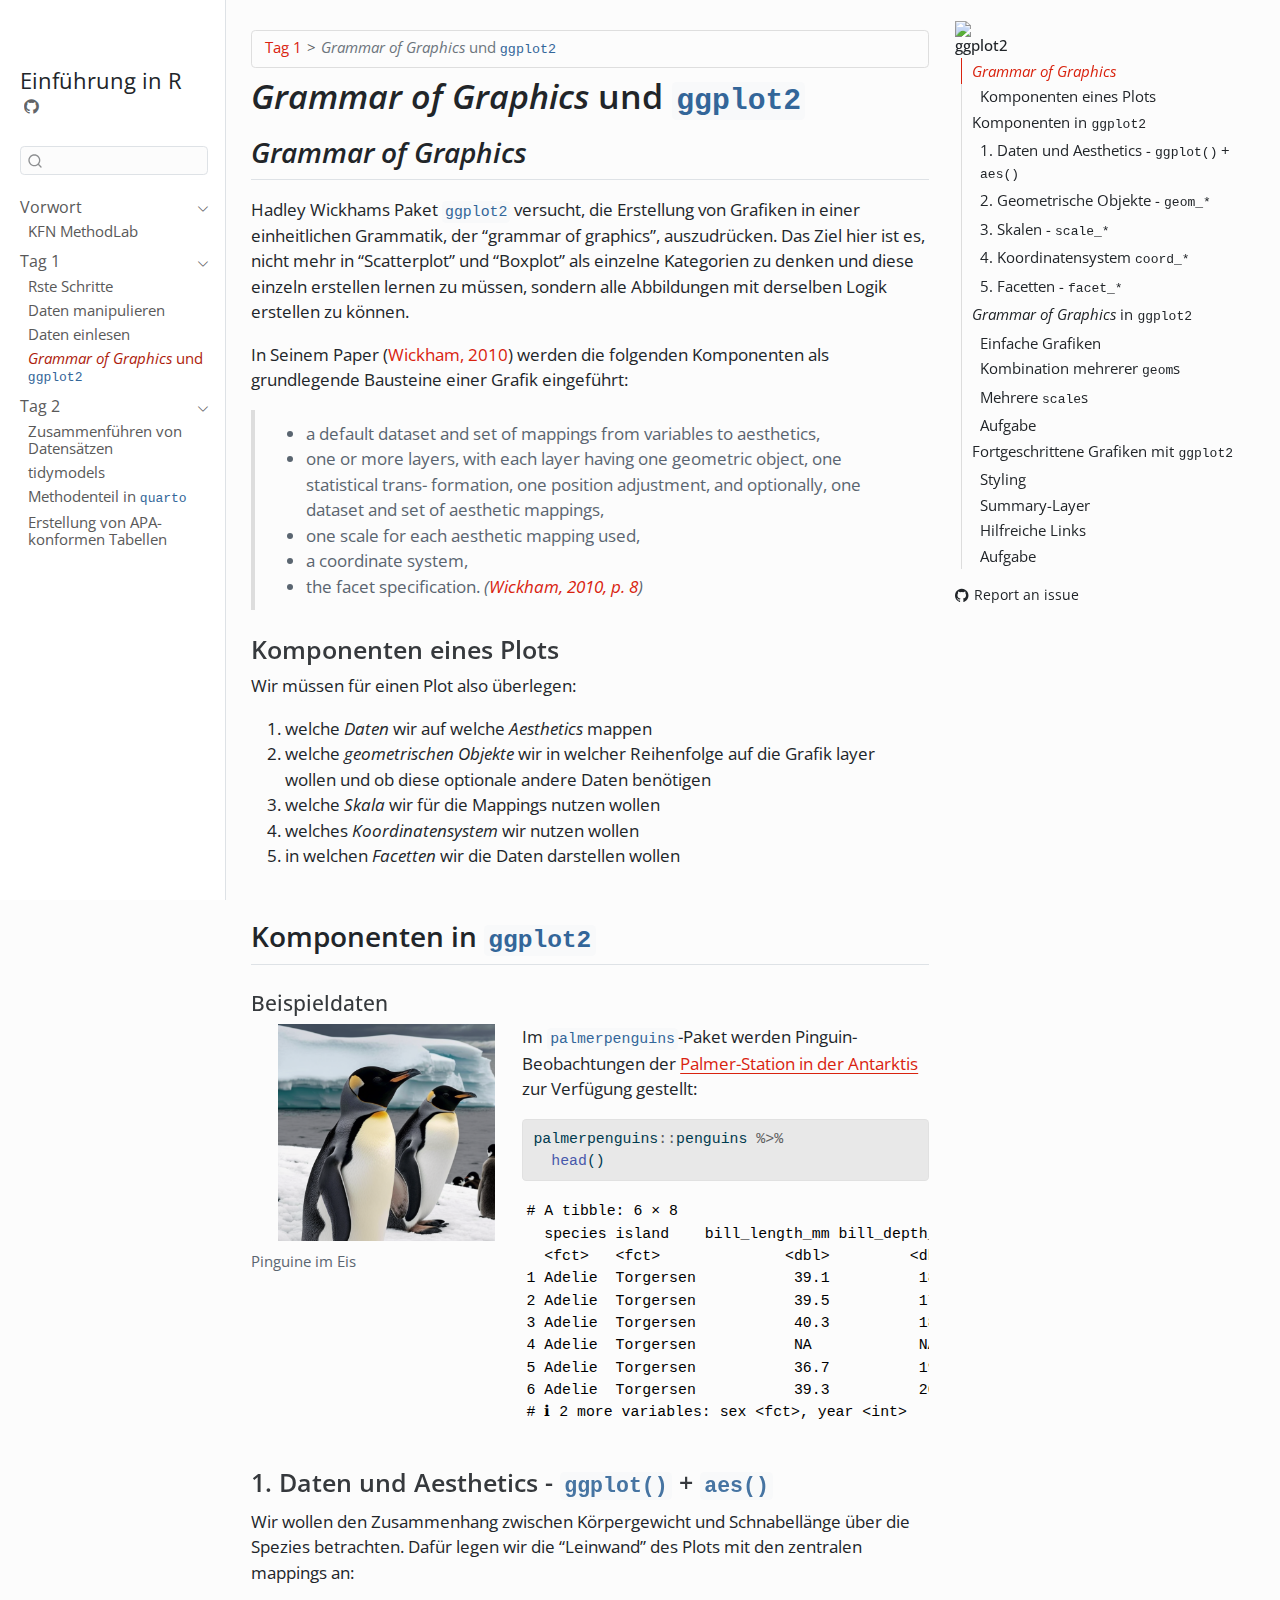
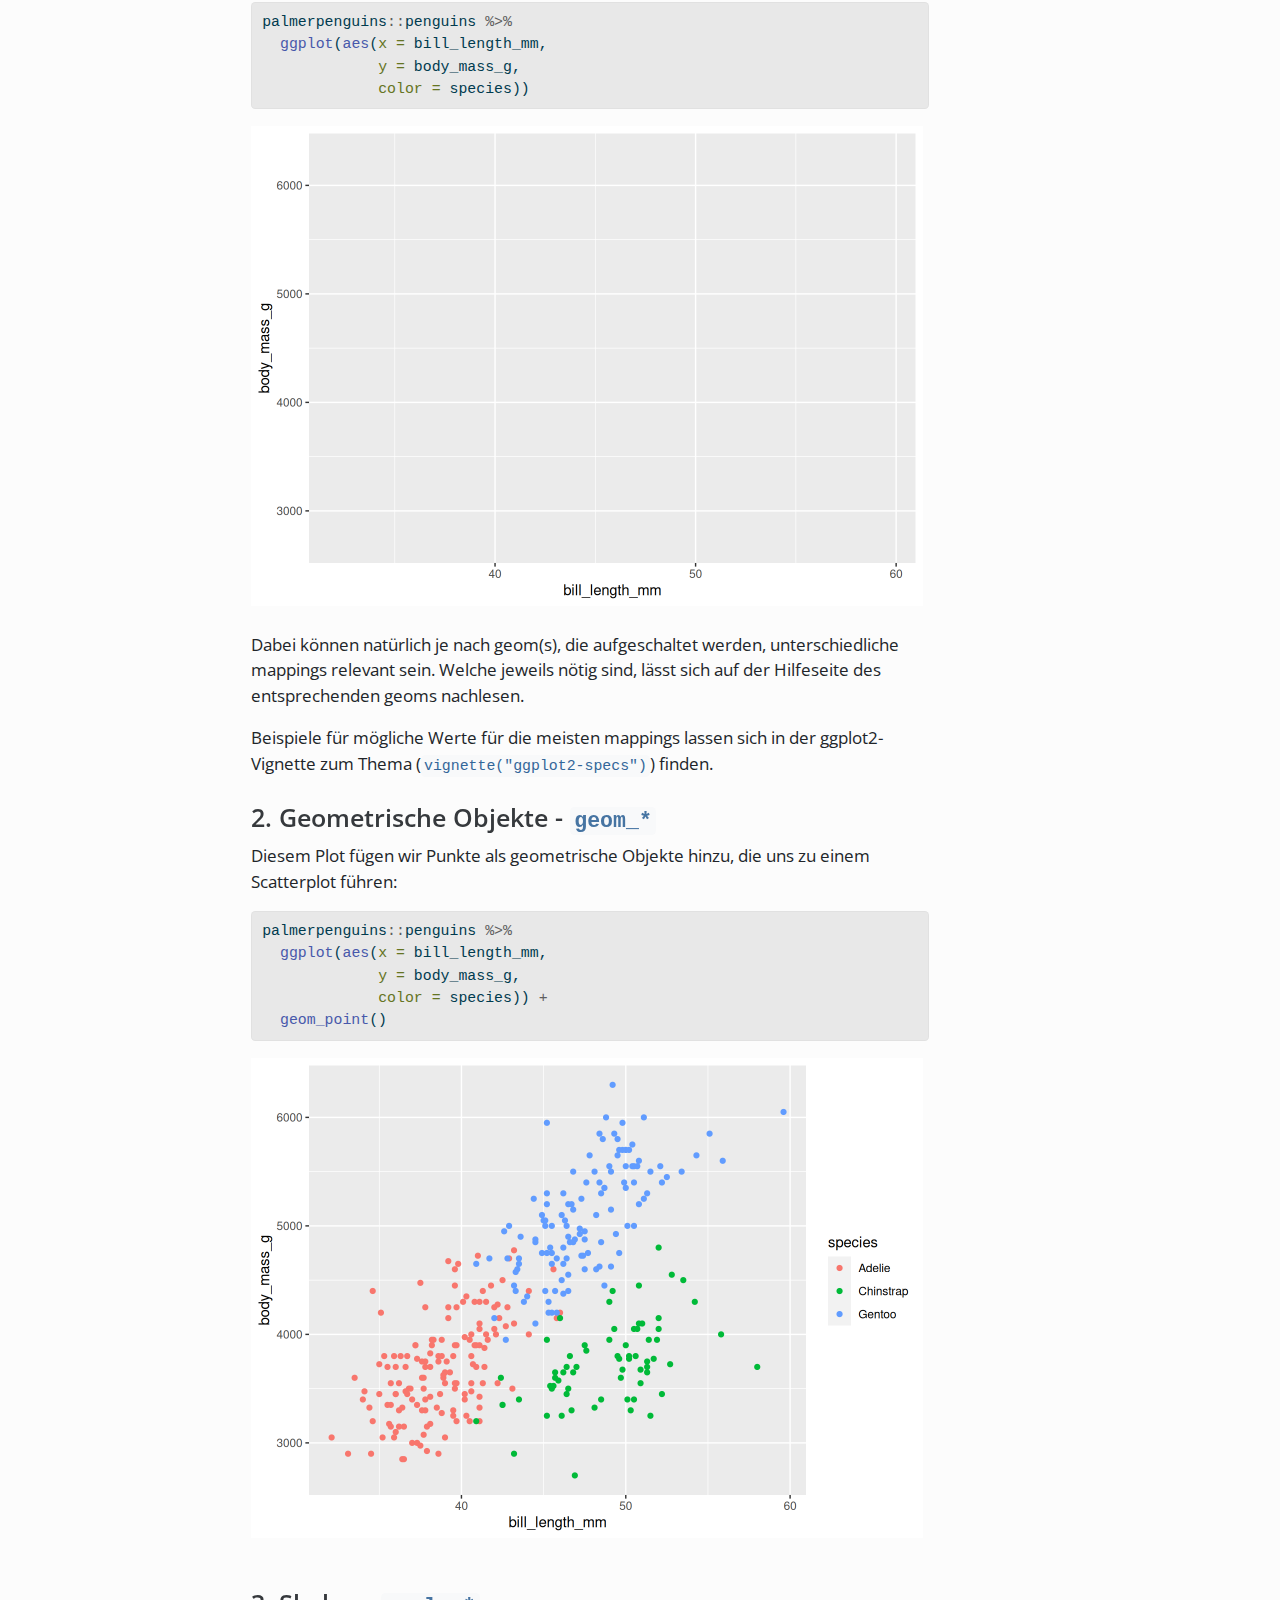
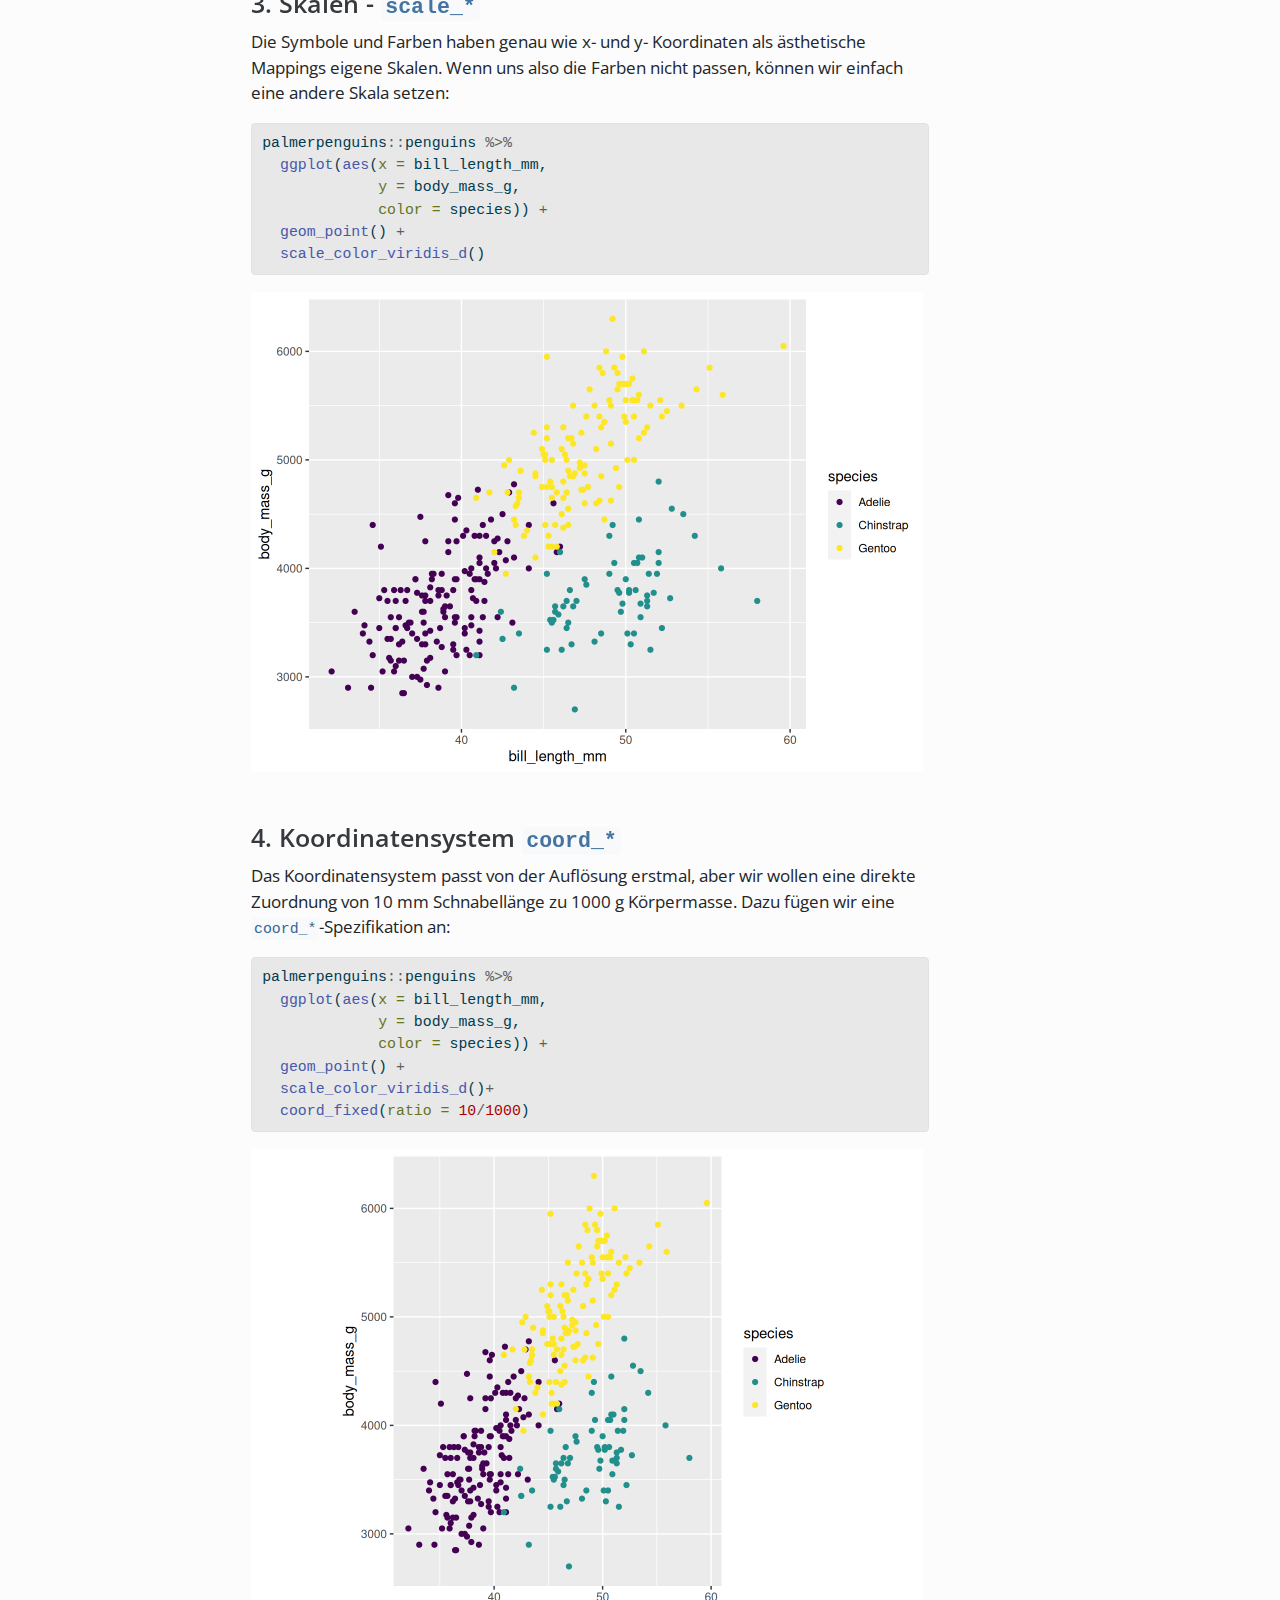
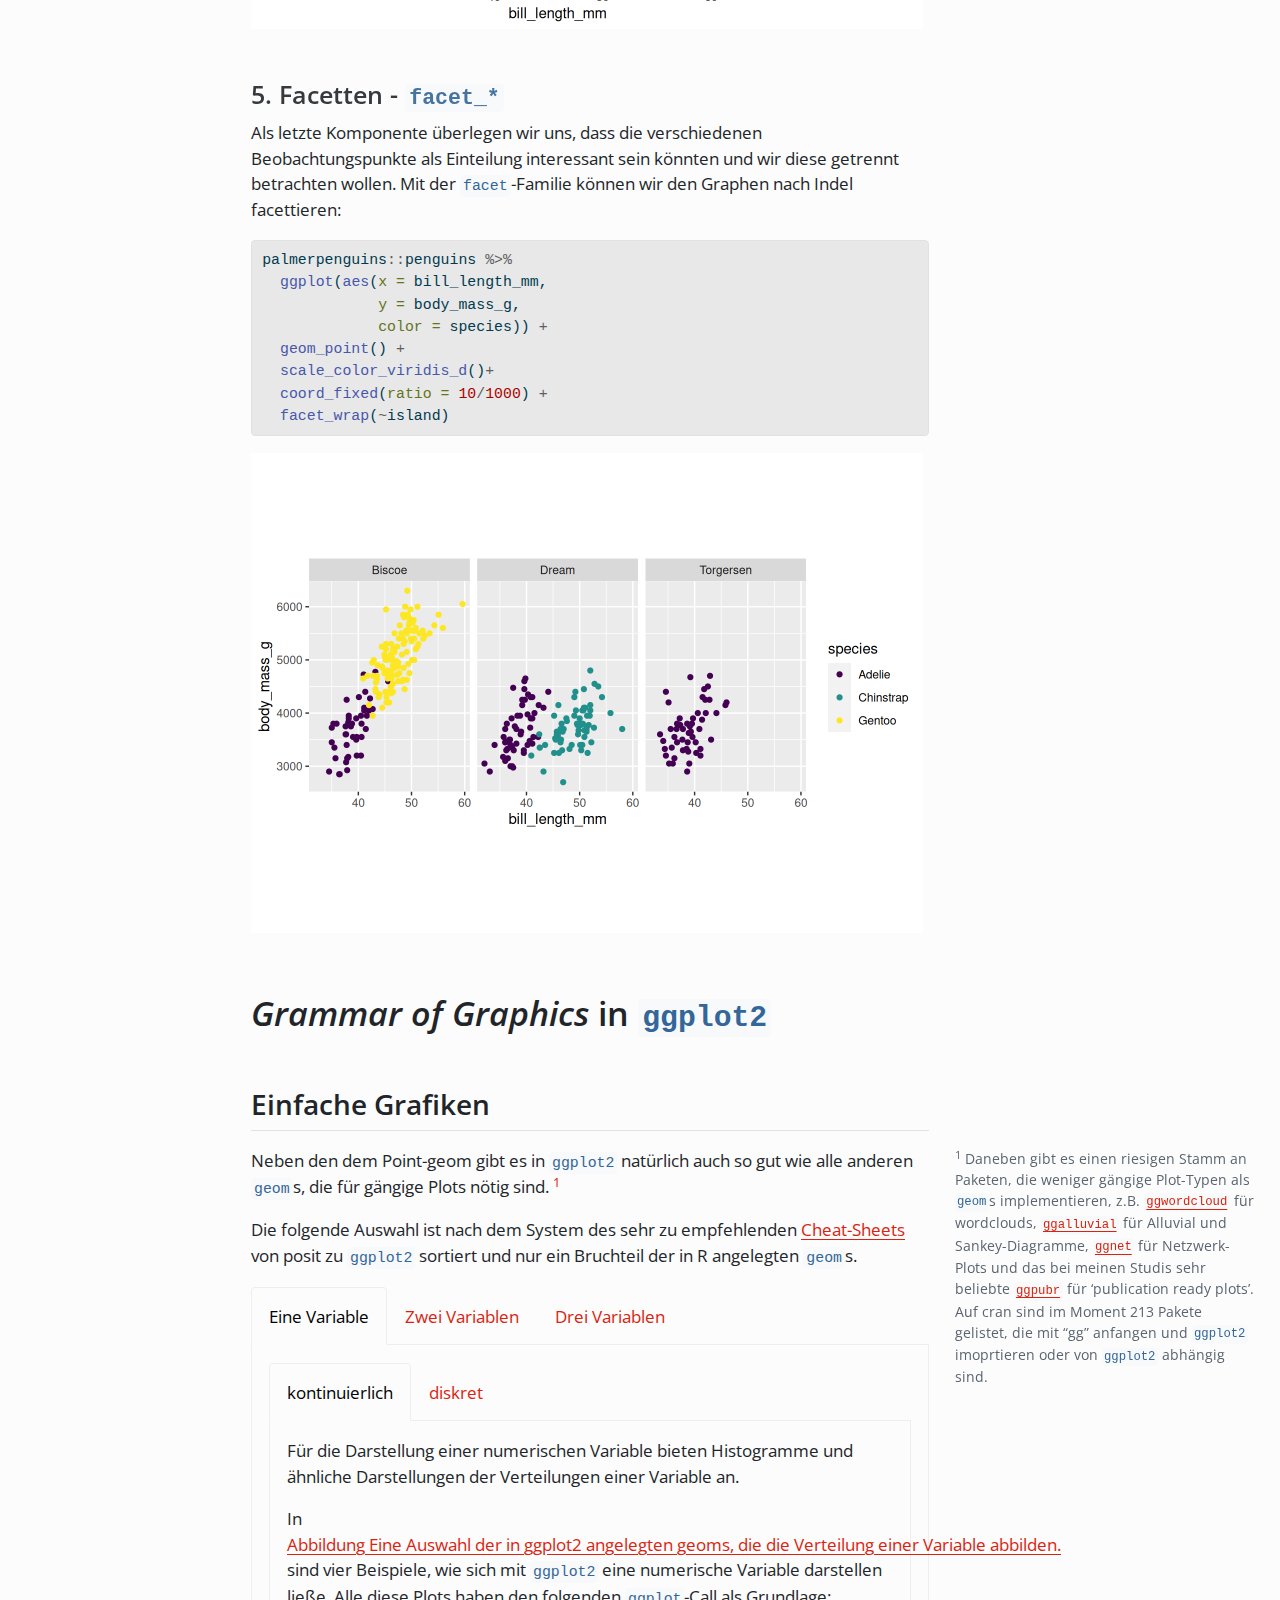
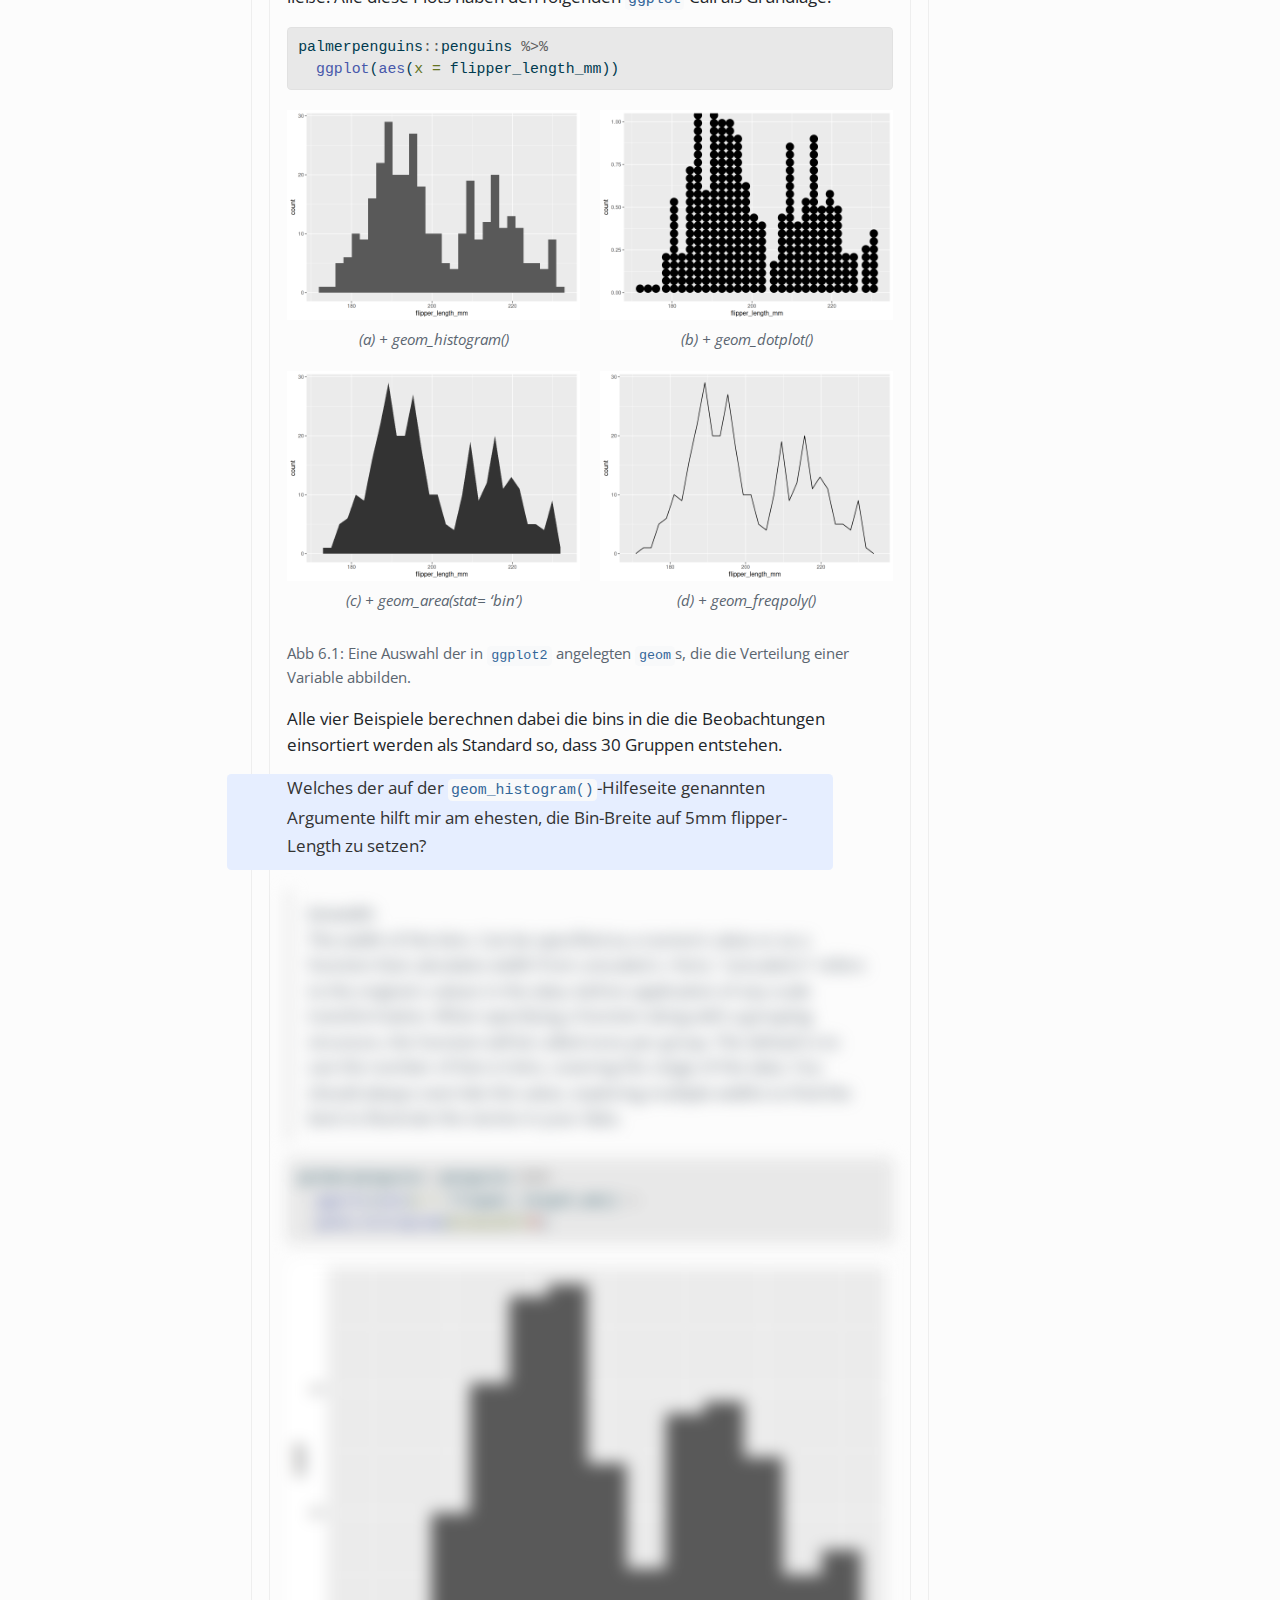
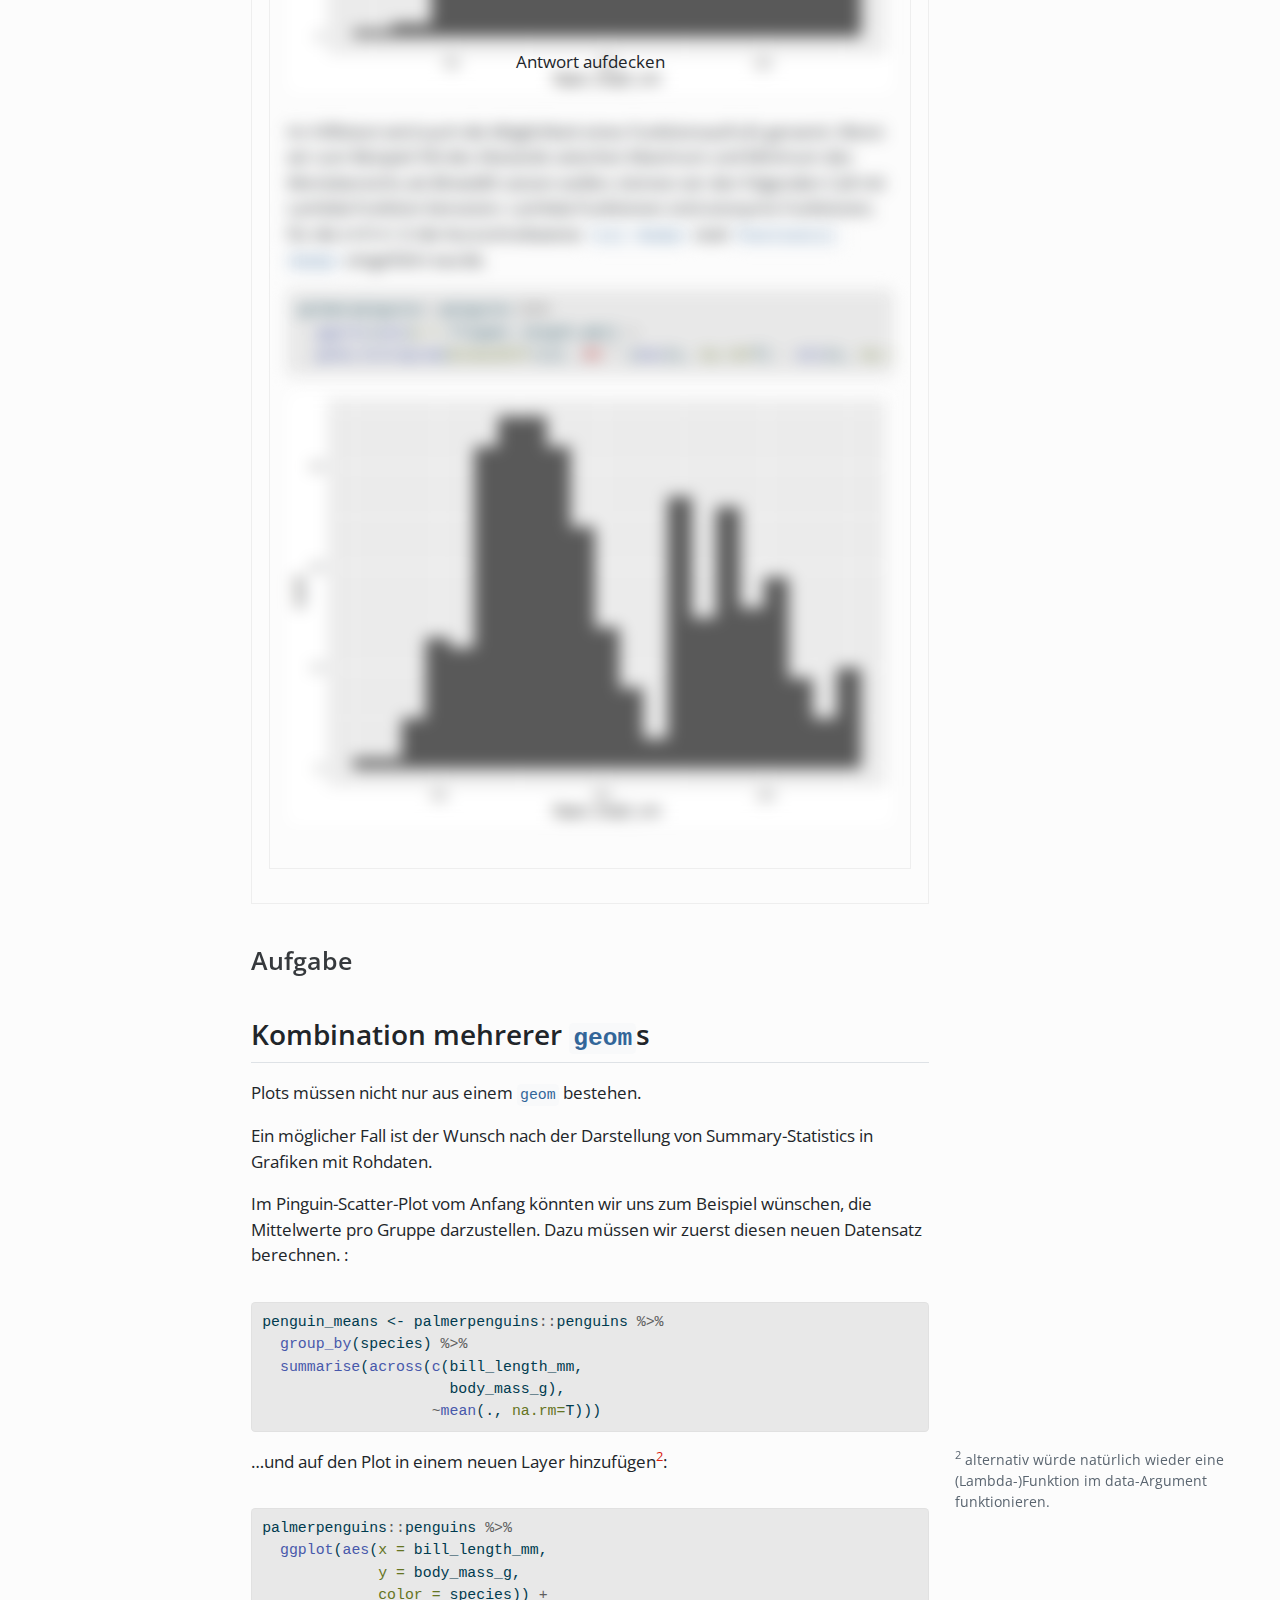
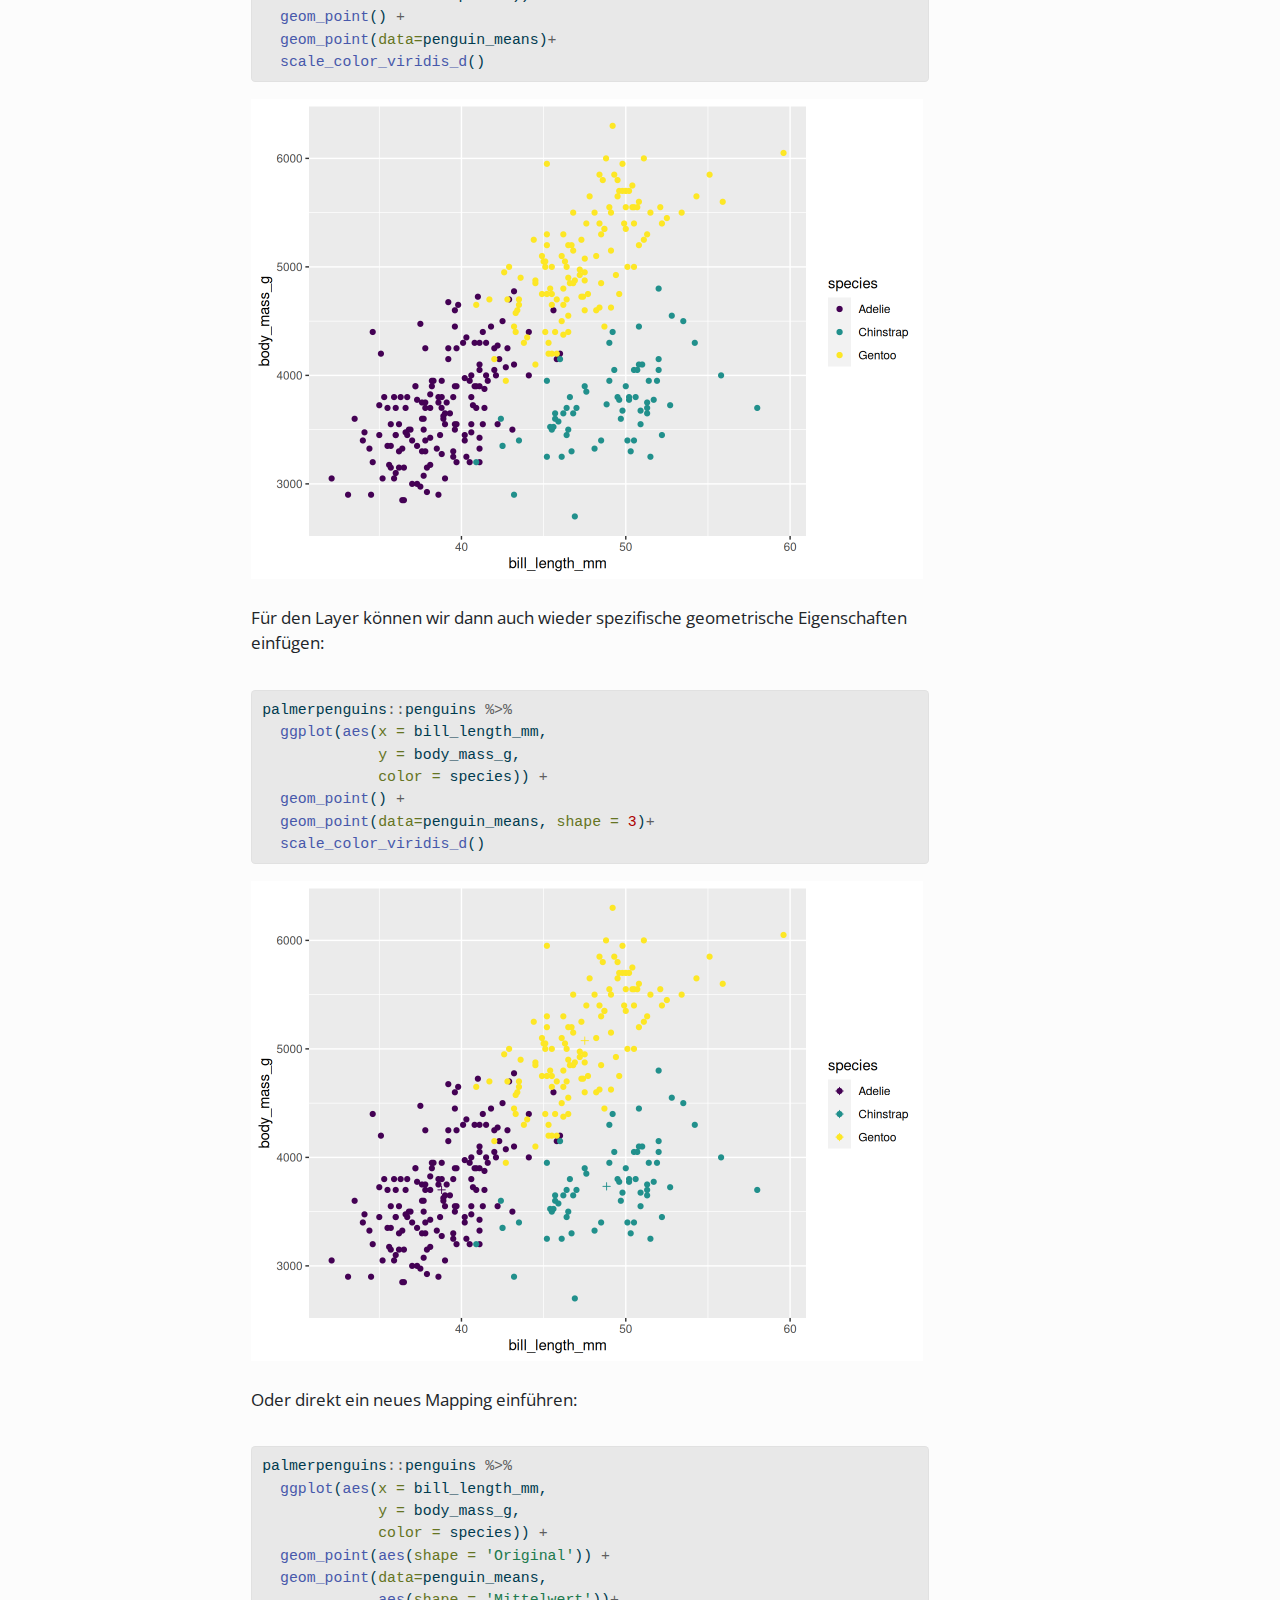
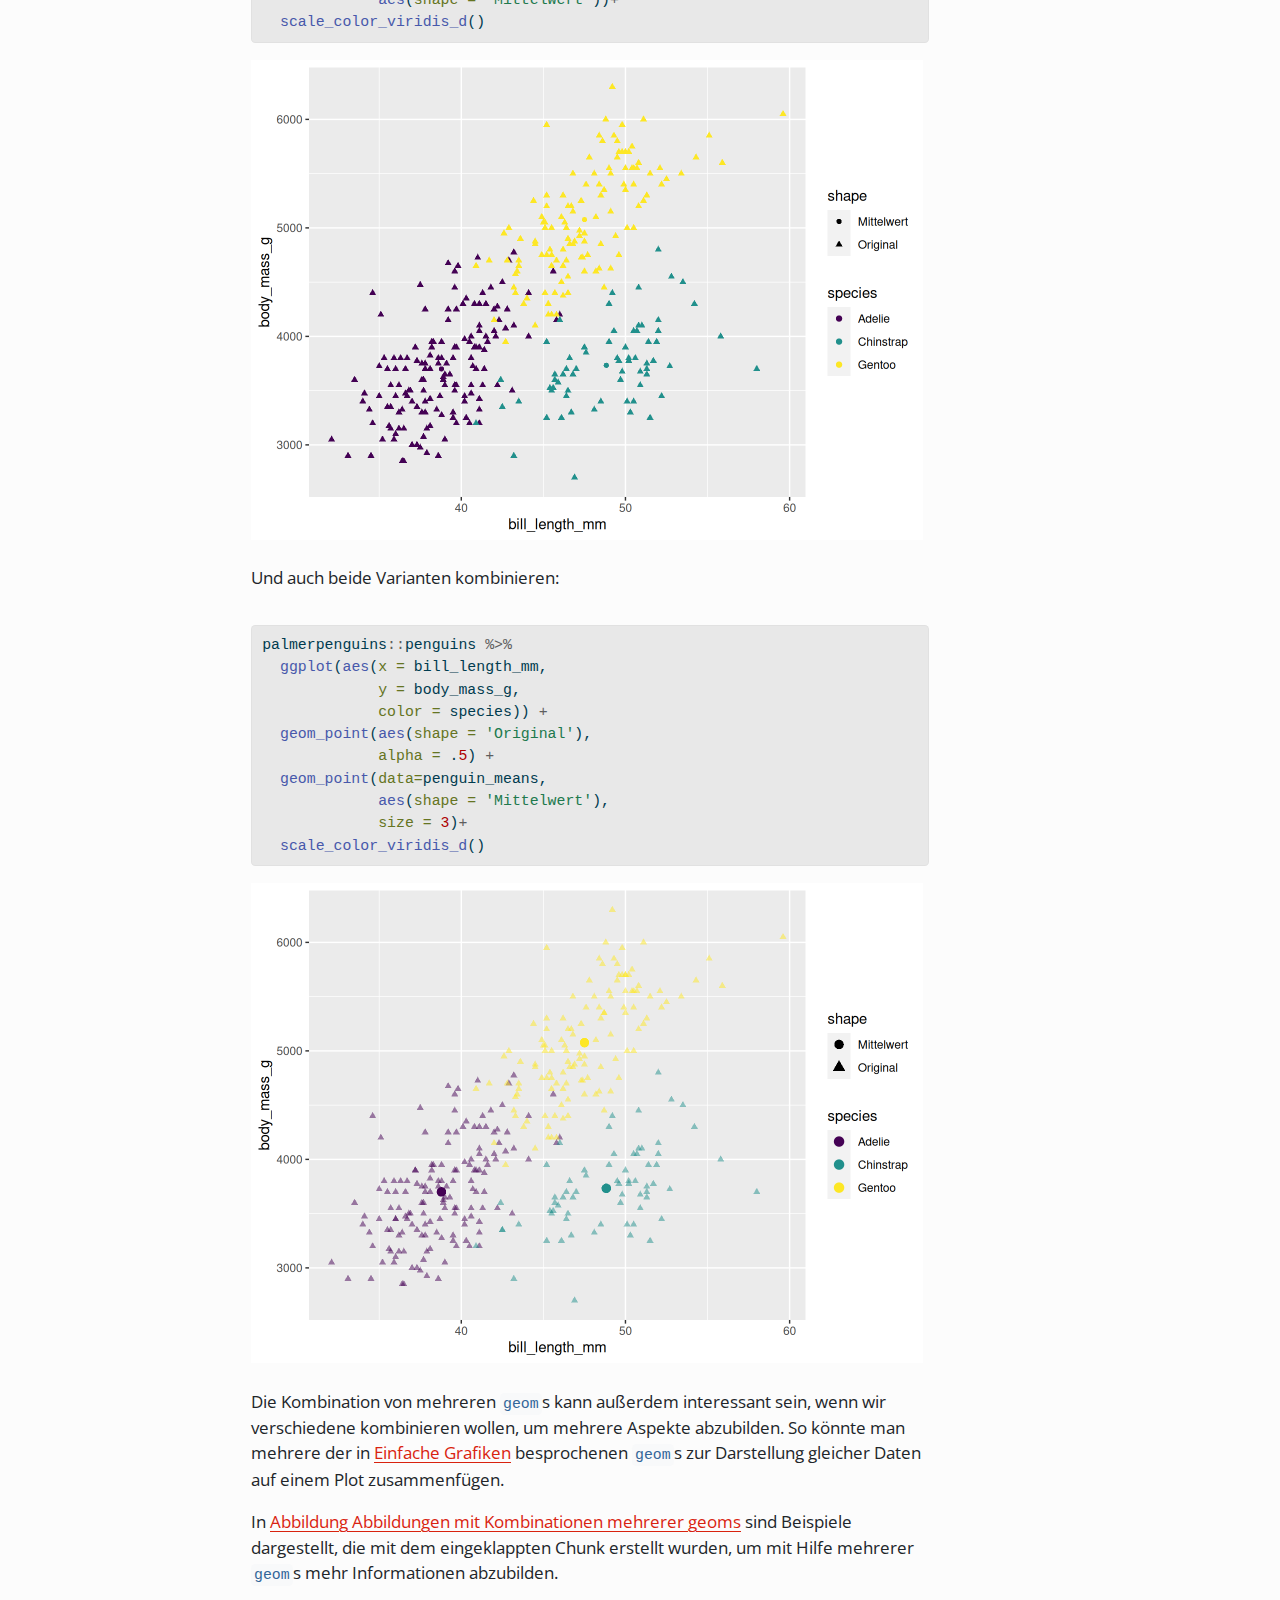
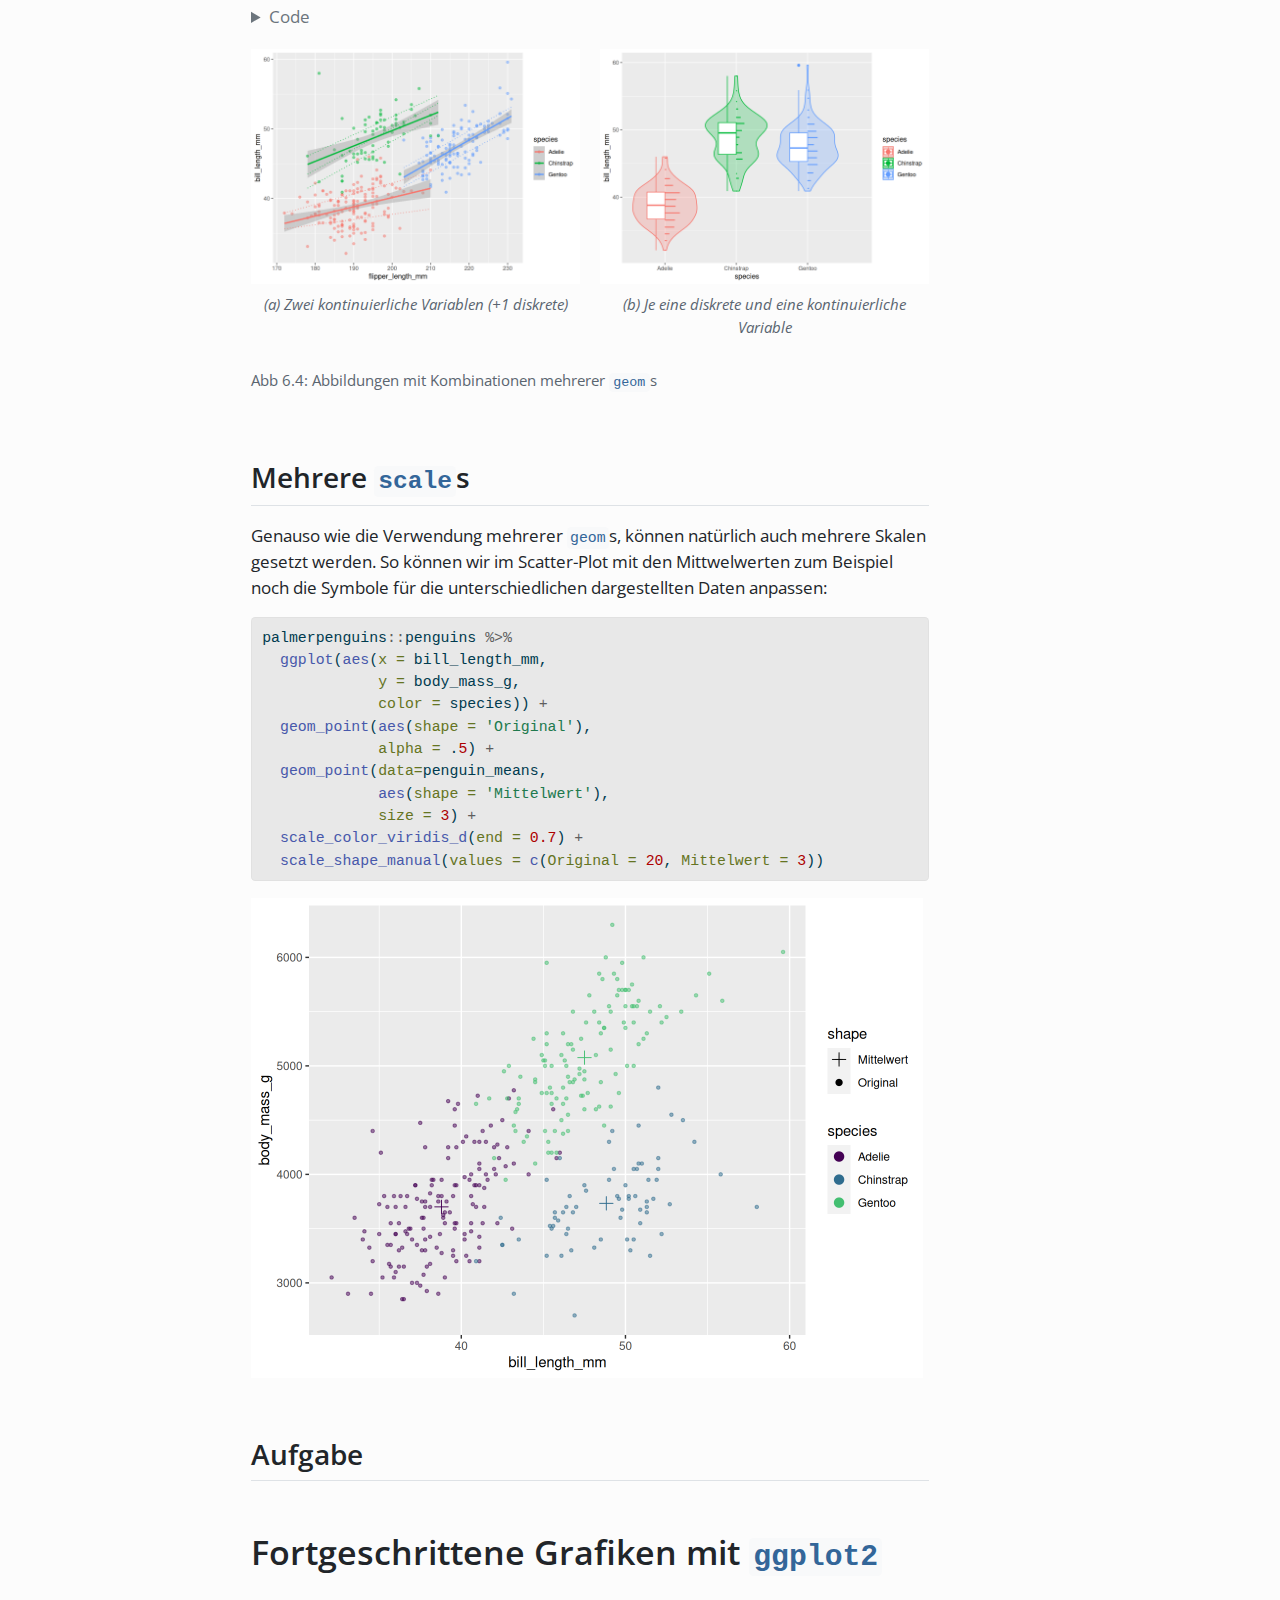
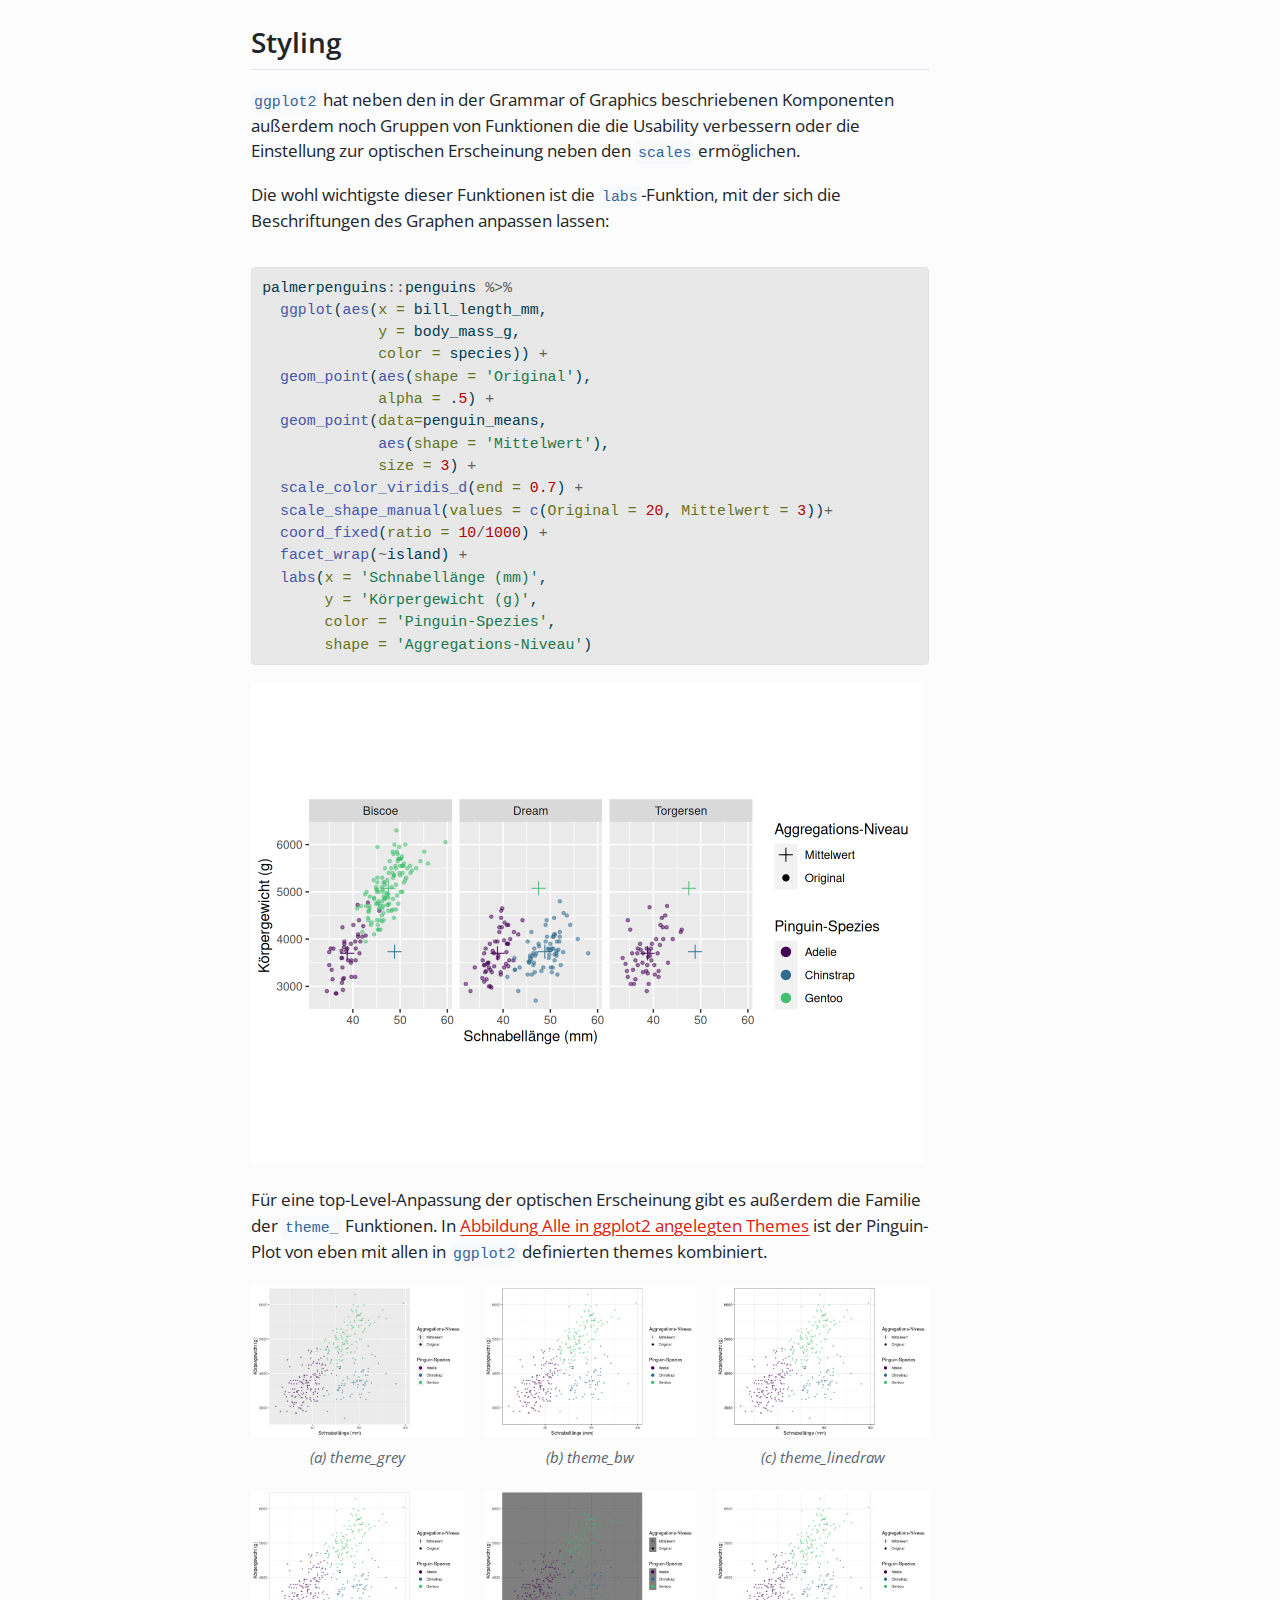
==== commit 0bc9160e: "wrote on tidymodels, refreshed images, added issue tracker" ====
--- a/docs/graphics.html
+++ b/docs/graphics.html
@@ -2,12 +2,12 @@
 <html xmlns="http://www.w3.org/1999/xhtml" lang="en" xml:lang="en"><head>
 
 <meta charset="utf-8">
-<meta name="generator" content="quarto-1.5.9">
+<meta name="generator" content="quarto-1.4.545">
 
 <meta name="viewport" content="width=device-width, initial-scale=1.0, user-scalable=yes">
 
 
-<title>Einführung in R – Grammar of Graphics und ggplot2</title>
+<title>Einführung in R - Grammar of Graphics und ggplot2</title>
 <style>
 code{white-space: pre-wrap;}
 span.smallcaps{font-variant: small-caps;}
@@ -157,7 +157,7 @@
     <div class="sidebar-title mb-0 py-0">
       <a href="./">Einführung in R</a> 
         <div class="sidebar-tools-main">
-    <a href="https://github.com/MBrede/r_thesis_tools" title="Source Code" class="quarto-navigation-tool px-1" aria-label="Source Code"><i class="bi bi-github"></i></a>
+    <a href="https://github.com/MBrede/KFN_MethodLab_24" title="Source Code" class="quarto-navigation-tool px-1" aria-label="Source Code"><i class="bi bi-github"></i></a>
 </div>
     </div>
       </div>
@@ -293,7 +293,7 @@
   <li><a href="#aufgabe-3" id="toc-aufgabe-3" class="nav-link" data-scroll-target="#aufgabe-3">Aufgabe</a></li>
   </ul></li>
   </ul>
-<div class="toc-actions"><ul><li><a href="https://github.com/MBrede/r_thesis_tools/issues/new" class="toc-action"><i class="bi bi-github"></i>Report an issue</a></li></ul></div></nav>
+<div class="toc-actions"><ul><li><a href="https://github.com/MBrede/KFN_MethodLab_24/issues/new" class="toc-action"><i class="bi bi-github"></i>Report an issue</a></li></ul></div></nav>
     </div>
 <!-- main -->
 <main class="content page-columns page-full" id="quarto-document-content">
@@ -488,7 +488,7 @@
 <div class="tab-content">
 <div id="tabset-1-1" class="tab-pane active" role="tabpanel" aria-labelledby="tabset-1-1-tab">
 <p>Für die Darstellung einer numerischen Variable bieten Histogramme und ähnliche Darstellungen der Verteilungen einer Variable an.</p>
-<p>In <a href="#fig-oneContinuous" class="quarto-xref">Abbildung&nbsp;<span>6.1</span></a> sind vier Beispiele, wie sich mit <code>ggplot2</code> eine numerische Variable darstellen ließe. Alle diese Plots haben den folgenden <code>ggplot</code>-Call als Grundlage:</p>
+<p>In <a href="#fig-oneContinuous" class="quarto-xref">Abbildung&nbsp;<span>Eine Auswahl der in ggplot2 angelegten geoms, die die Verteilung einer Variable abbilden.</span></a> sind vier Beispiele, wie sich mit <code>ggplot2</code> eine numerische Variable darstellen ließe. Alle diese Plots haben den folgenden <code>ggplot</code>-Call als Grundlage:</p>
 <div class="cell">
 <div class="sourceCode cell-code" id="cb8"><pre class="sourceCode r code-with-copy"><code class="sourceCode r"><span id="cb8-1"><a href="#cb8-1" aria-hidden="true" tabindex="-1"></a>palmerpenguins<span class="sc">::</span>penguins <span class="sc">%&gt;%</span> </span>
 <span id="cb8-2"><a href="#cb8-2" aria-hidden="true" tabindex="-1"></a>  <span class="fu">ggplot</span>(<span class="fu">aes</span>(<span class="at">x =</span> flipper_length_mm))</span></code><button title="Copy to Clipboard" class="code-copy-button"><i class="bi"></i></button></pre></div>
@@ -618,7 +618,7 @@
 <ul class="nav nav-tabs" role="tablist"><li class="nav-item" role="presentation"><a class="nav-link active" id="tabset-2-1-tab" data-bs-toggle="tab" data-bs-target="#tabset-2-1" role="tab" aria-controls="tabset-2-1" aria-selected="true">Beide kontinuierlich</a></li><li class="nav-item" role="presentation"><a class="nav-link" id="tabset-2-2-tab" data-bs-toggle="tab" data-bs-target="#tabset-2-2" role="tab" aria-controls="tabset-2-2" aria-selected="false">Eine diskret, eine kontinuierlich</a></li></ul>
 <div class="tab-content">
 <div id="tabset-2-1" class="tab-pane active" role="tabpanel" aria-labelledby="tabset-2-1-tab">
-<p>In <a href="#fig-twoContinous" class="quarto-xref">Abbildung&nbsp;<span>6.2</span></a> wird die Basis des <code>geom_point</code>-Blocks aus dem Anfang des <code>ggplot</code>-Abschnitts für alle vier Plots genutzt. Die Basis ist also in jedem Fall der folgende Code-Schnipsel:</p>
+<p>In <a href="#fig-twoContinous" class="quarto-xref">Abbildung&nbsp;<span>Eine Auswahl der in ggplot2 angelegten geoms, die die Verteilung einer Variable abbilden.</span></a> wird die Basis des <code>geom_point</code>-Blocks aus dem Anfang des <code>ggplot</code>-Abschnitts für alle vier Plots genutzt. Die Basis ist also in jedem Fall der folgende Code-Schnipsel:</p>
 <div class="cell">
 <div class="sourceCode cell-code" id="cb12"><pre class="sourceCode r code-with-copy"><code class="sourceCode r"><span id="cb12-1"><a href="#cb12-1" aria-hidden="true" tabindex="-1"></a>palmerpenguins<span class="sc">::</span>penguins <span class="sc">%&gt;%</span> </span>
 <span id="cb12-2"><a href="#cb12-2" aria-hidden="true" tabindex="-1"></a>  <span class="fu">ggplot</span>(<span class="fu">aes</span>(<span class="at">x =</span> bill_length_mm, </span>
@@ -694,7 +694,7 @@
 <span id="cb13-3"><a href="#cb13-3" aria-hidden="true" tabindex="-1"></a>             <span class="at">y =</span> bill_length_mm,</span>
 <span id="cb13-4"><a href="#cb13-4" aria-hidden="true" tabindex="-1"></a>             <span class="at">color =</span> species))</span></code><button title="Copy to Clipboard" class="code-copy-button"><i class="bi"></i></button></pre></div>
 </div>
-<p>In <a href="#fig-oneContinousOneDiscrete" class="quarto-xref">Abbildung&nbsp;<span>6.3</span></a> sind drei Möglichkeiten abgetragen, wie sich diese Basis für eine Darstellung nutzen ließe.</p>
+<p>In <a href="#fig-oneContinousOneDiscrete" class="quarto-xref">Abbildung&nbsp;<span>Eine Auswahl der in ggplot2 angelegten geoms, die die Verteilung einer Variable abbilden.</span></a> sind drei Möglichkeiten abgetragen, wie sich diese Basis für eine Darstellung nutzen ließe.</p>
 <div id="fig-oneContinousOneDiscrete" class="quarto-layout-panel">
 <figure class="quarto-float quarto-float-fig figure">
 <div aria-describedby="fig-oneContinousOneDiscrete-caption-0ceaefa1-69ba-4598-a22c-09a6ac19f8ca">
@@ -957,7 +957,7 @@
 </div>
 </div>
 <p>Die Kombination von mehreren <code>geom</code>s kann außerdem interessant sein, wenn wir verschiedene kombinieren wollen, um mehrere Aspekte abzubilden. So könnte man mehrere der in <a href="#sec-geoms" class="quarto-xref"><span>Einfache Grafiken</span></a> besprochenen <code>geom</code>s zur Darstellung gleicher Daten auf einem Plot zusammenfügen.</p>
-<p>In <a href="#fig-multipleGeoms" class="quarto-xref">Abbildung&nbsp;<span>6.4</span></a> sind Beispiele dargestellt, die mit dem eingeklappten Chunk erstellt wurden, um mit Hilfe mehrerer <code>geom</code>s mehr Informationen abzubilden.</p>
+<p>In <a href="#fig-multipleGeoms" class="quarto-xref">Abbildung&nbsp;<span>Abbildungen mit Kombinationen mehrerer geoms</span></a> sind Beispiele dargestellt, die mit dem eingeklappten Chunk erstellt wurden, um mit Hilfe mehrerer <code>geom</code>s mehr Informationen abzubilden.</p>
 <details class="code-fold">
 <summary>Code</summary>
 <div class="sourceCode cell-code" id="cb27"><pre class="sourceCode r code-with-copy"><code class="sourceCode r"><span id="cb27-1"><a href="#cb27-1" aria-hidden="true" tabindex="-1"></a>palmerpenguins<span class="sc">::</span>penguins <span class="sc">%&gt;%</span> </span>
@@ -1103,7 +1103,7 @@
 </div>
 </div>
 </div>
-<p>Für eine top-Level-Anpassung der optischen Erscheinung gibt es außerdem die Familie der <code>theme_</code> Funktionen. In <a href="#fig-themes" class="quarto-xref">Abbildung&nbsp;<span>7.1</span></a> ist der Pinguin-Plot von eben mit allen in <code>ggplot2</code> definierten themes kombiniert.</p>
+<p>Für eine top-Level-Anpassung der optischen Erscheinung gibt es außerdem die Familie der <code>theme_</code> Funktionen. In <a href="#fig-themes" class="quarto-xref">Abbildung&nbsp;<span>Alle in ggplot2 angelegten Themes</span></a> ist der Pinguin-Plot von eben mit allen in <code>ggplot2</code> definierten themes kombiniert.</p>
 <div id="fig-themes" class="quarto-layout-panel">
 <figure class="quarto-float quarto-float-fig figure">
 <div aria-describedby="fig-themes-caption-0ceaefa1-69ba-4598-a22c-09a6ac19f8ca">
@@ -2056,12 +2056,12 @@
 </script>
 <nav class="page-navigation">
   <div class="nav-page nav-page-previous">
-      <a href="./wrangling01.html" class="pagination-link" aria-label="Daten einlesen">
+      <a href="./wrangling01.html" class="pagination-link  aria-label=" &lt;span="" einlesen&lt;="" span&gt;"="">
         <i class="bi bi-arrow-left-short"></i> <span class="nav-page-text"><span class="chapter-title">Daten einlesen</span></span>
       </a>          
   </div>
   <div class="nav-page nav-page-next">
-      <a href="./wrangling02.html" class="pagination-link" aria-label="Zusammenführen von Datensätzen">
+      <a href="./wrangling02.html" class="pagination-link" aria-label="<span class='chapter-number'>6</span>&nbsp; <span class='chapter-title'>Zusammenführen von Datensätzen</span>">
         <span class="nav-page-text"><span class="chapter-title">Zusammenführen von Datensätzen</span></span> <i class="bi bi-arrow-right-short"></i>
       </a>
   </div>
@@ -2074,7 +2074,7 @@
 </div>   
     <div class="nav-footer-center">
 <p>All images are generated using R, DALL·E or Midjourney if not indicated otherwise.</p>
-<div class="toc-actions d-sm-block d-md-none"><ul><li><a href="https://github.com/MBrede/r_thesis_tools/issues/new" class="toc-action"><i class="bi bi-github"></i>Report an issue</a></li></ul></div></div>
+<div class="toc-actions d-sm-block d-md-none"><ul><li><a href="https://github.com/MBrede/KFN_MethodLab_24/issues/new" class="toc-action"><i class="bi bi-github"></i>Report an issue</a></li></ul></div></div>
     <div class="nav-footer-right">
       &nbsp;
     </div>
--- a/docs/site_libs/quarto-html/quarto-syntax-highlighting.css
+++ b/docs/site_libs/quarto-html/quarto-syntax-highlighting.css
@@ -85,7 +85,6 @@
 
 code span.cf {
   color: #003B4F;
-  font-weight: bold;
   font-style: inherit;
 }
 
@@ -194,7 +193,6 @@
 
 code span.kw {
   color: #003B4F;
-  font-weight: bold;
   font-style: inherit;
 }
 
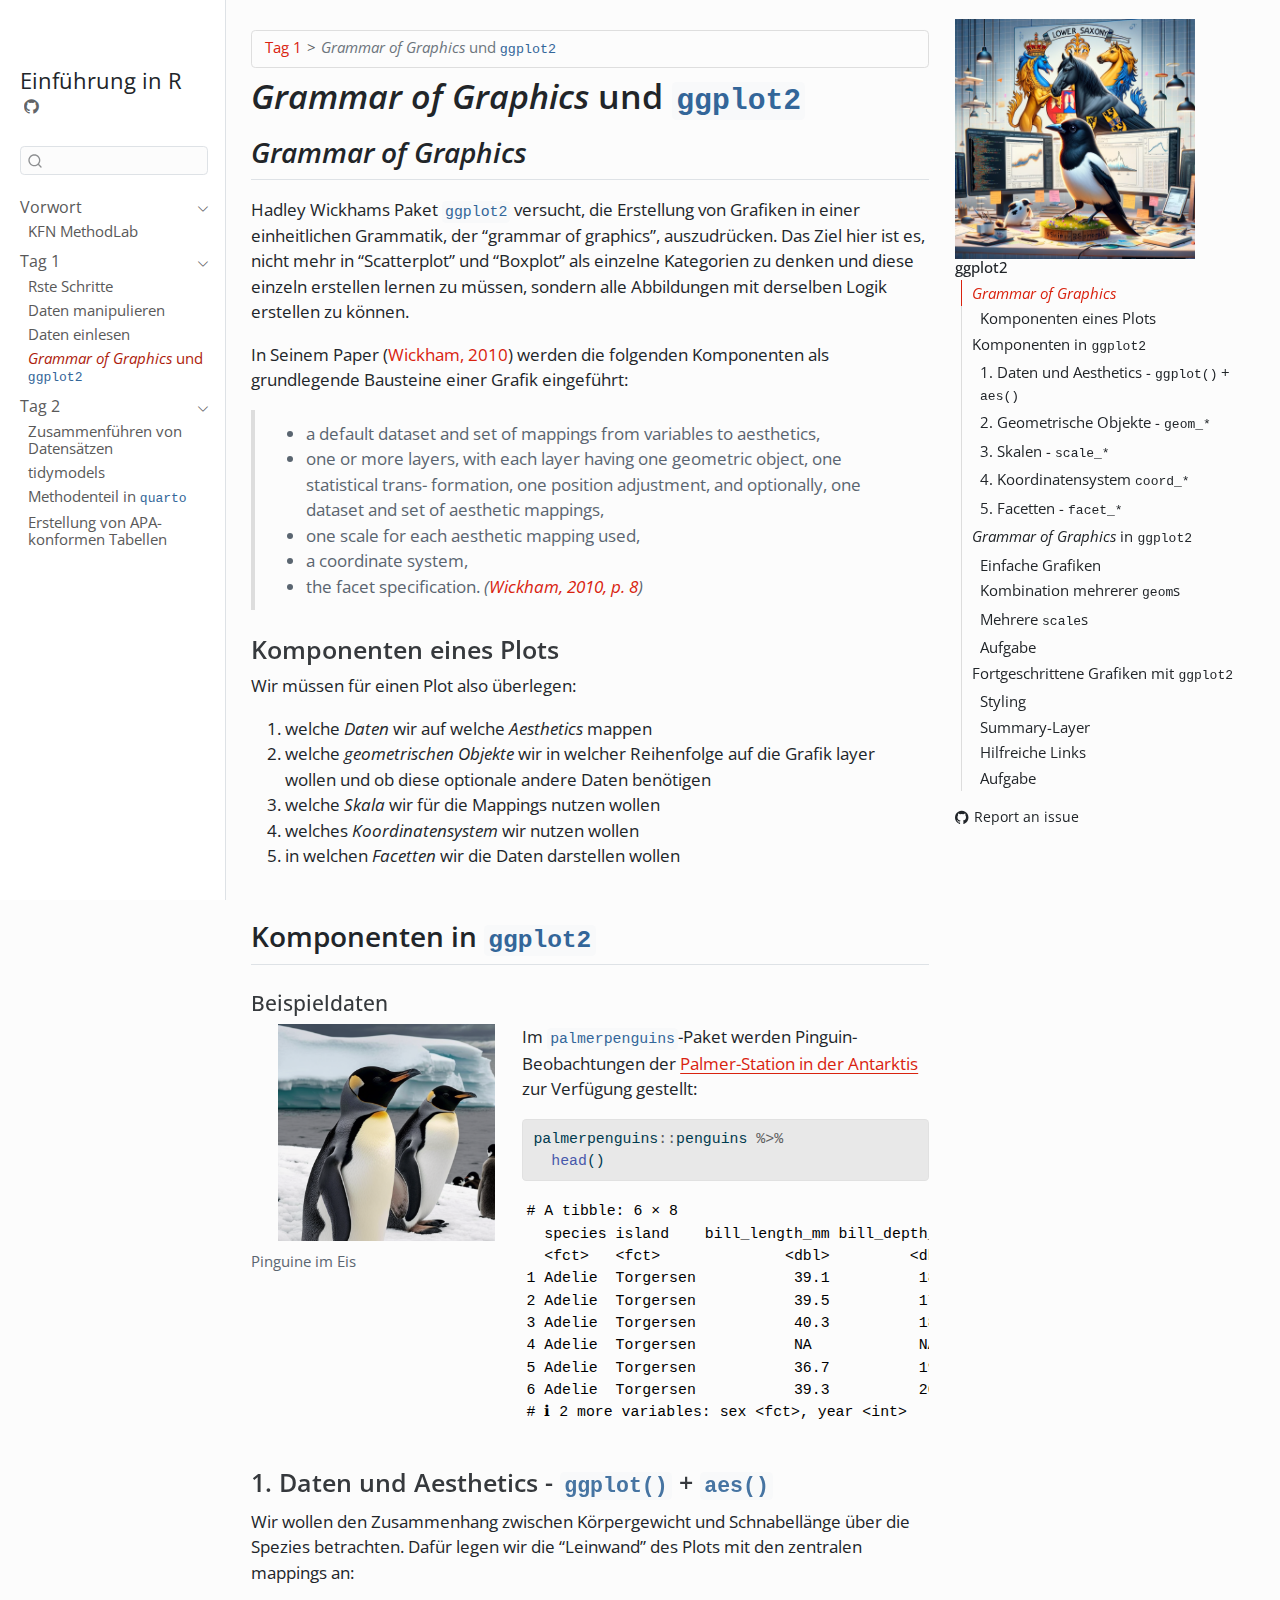
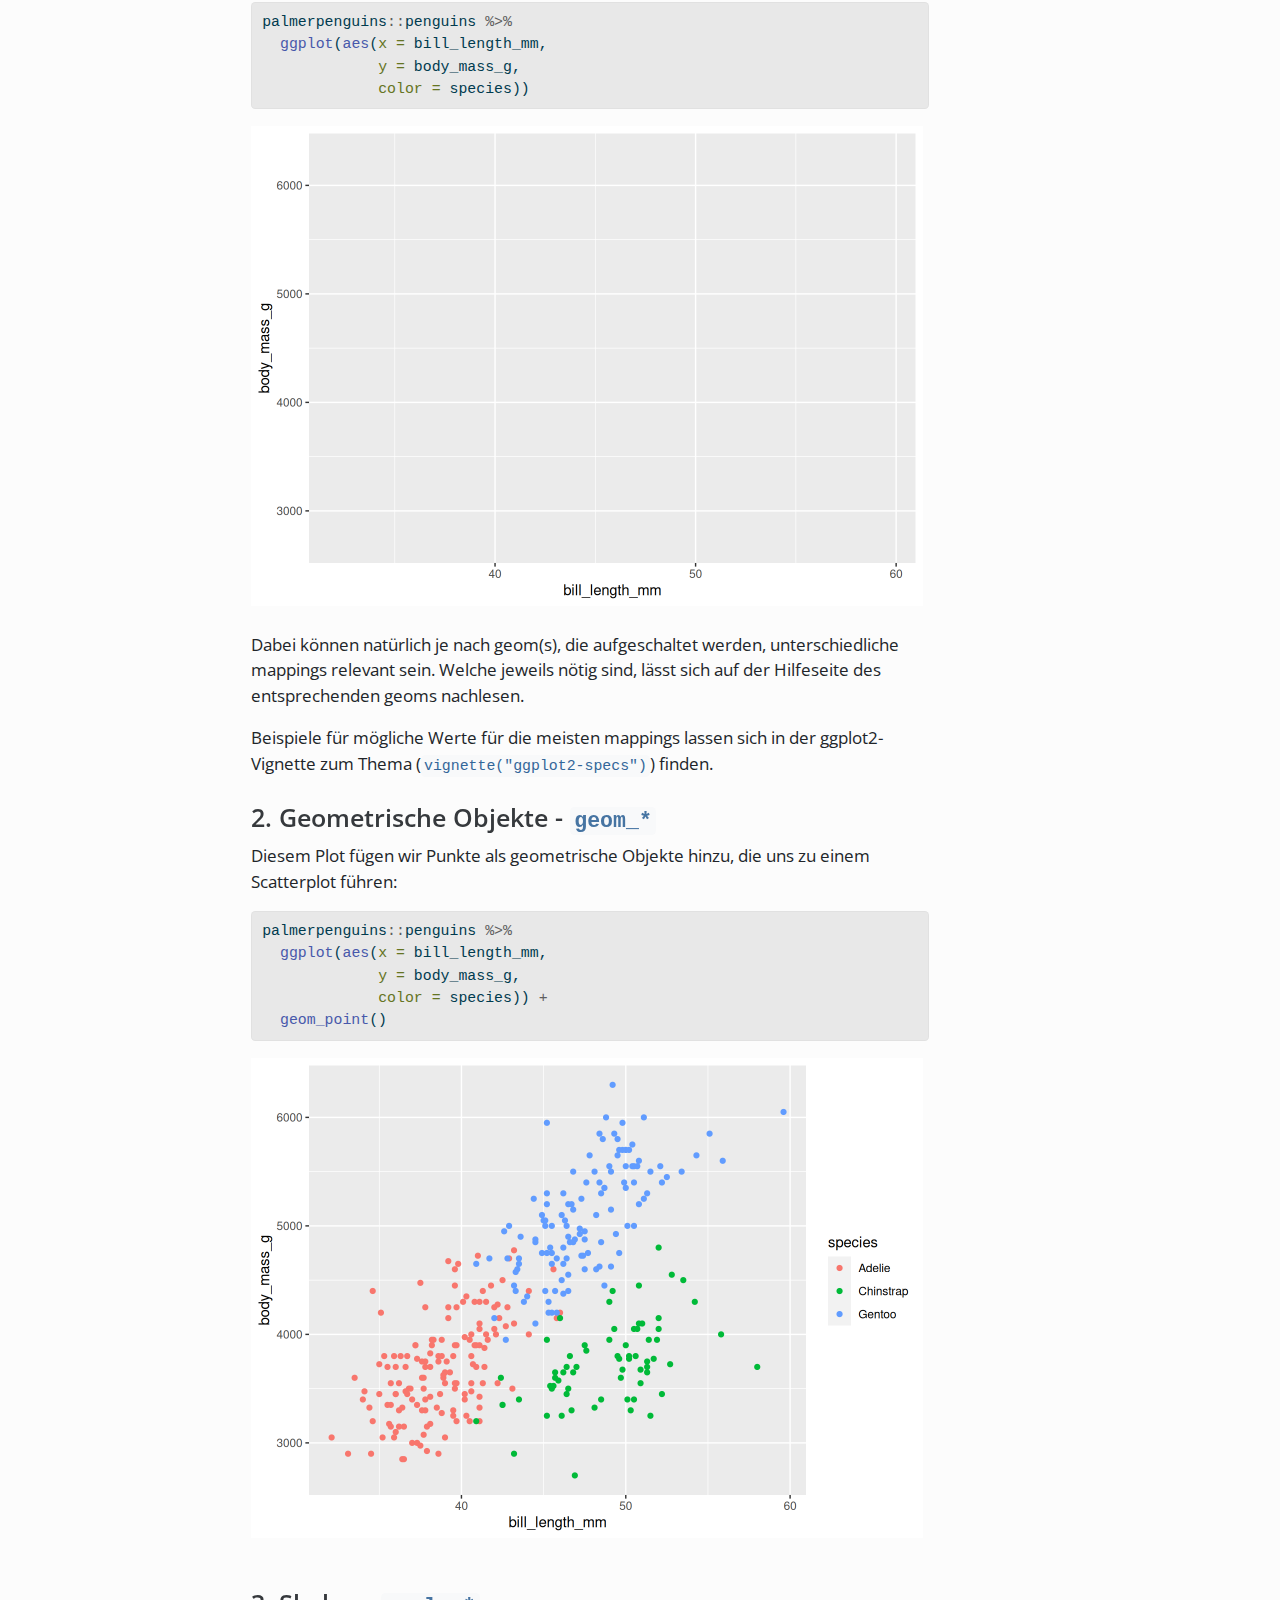
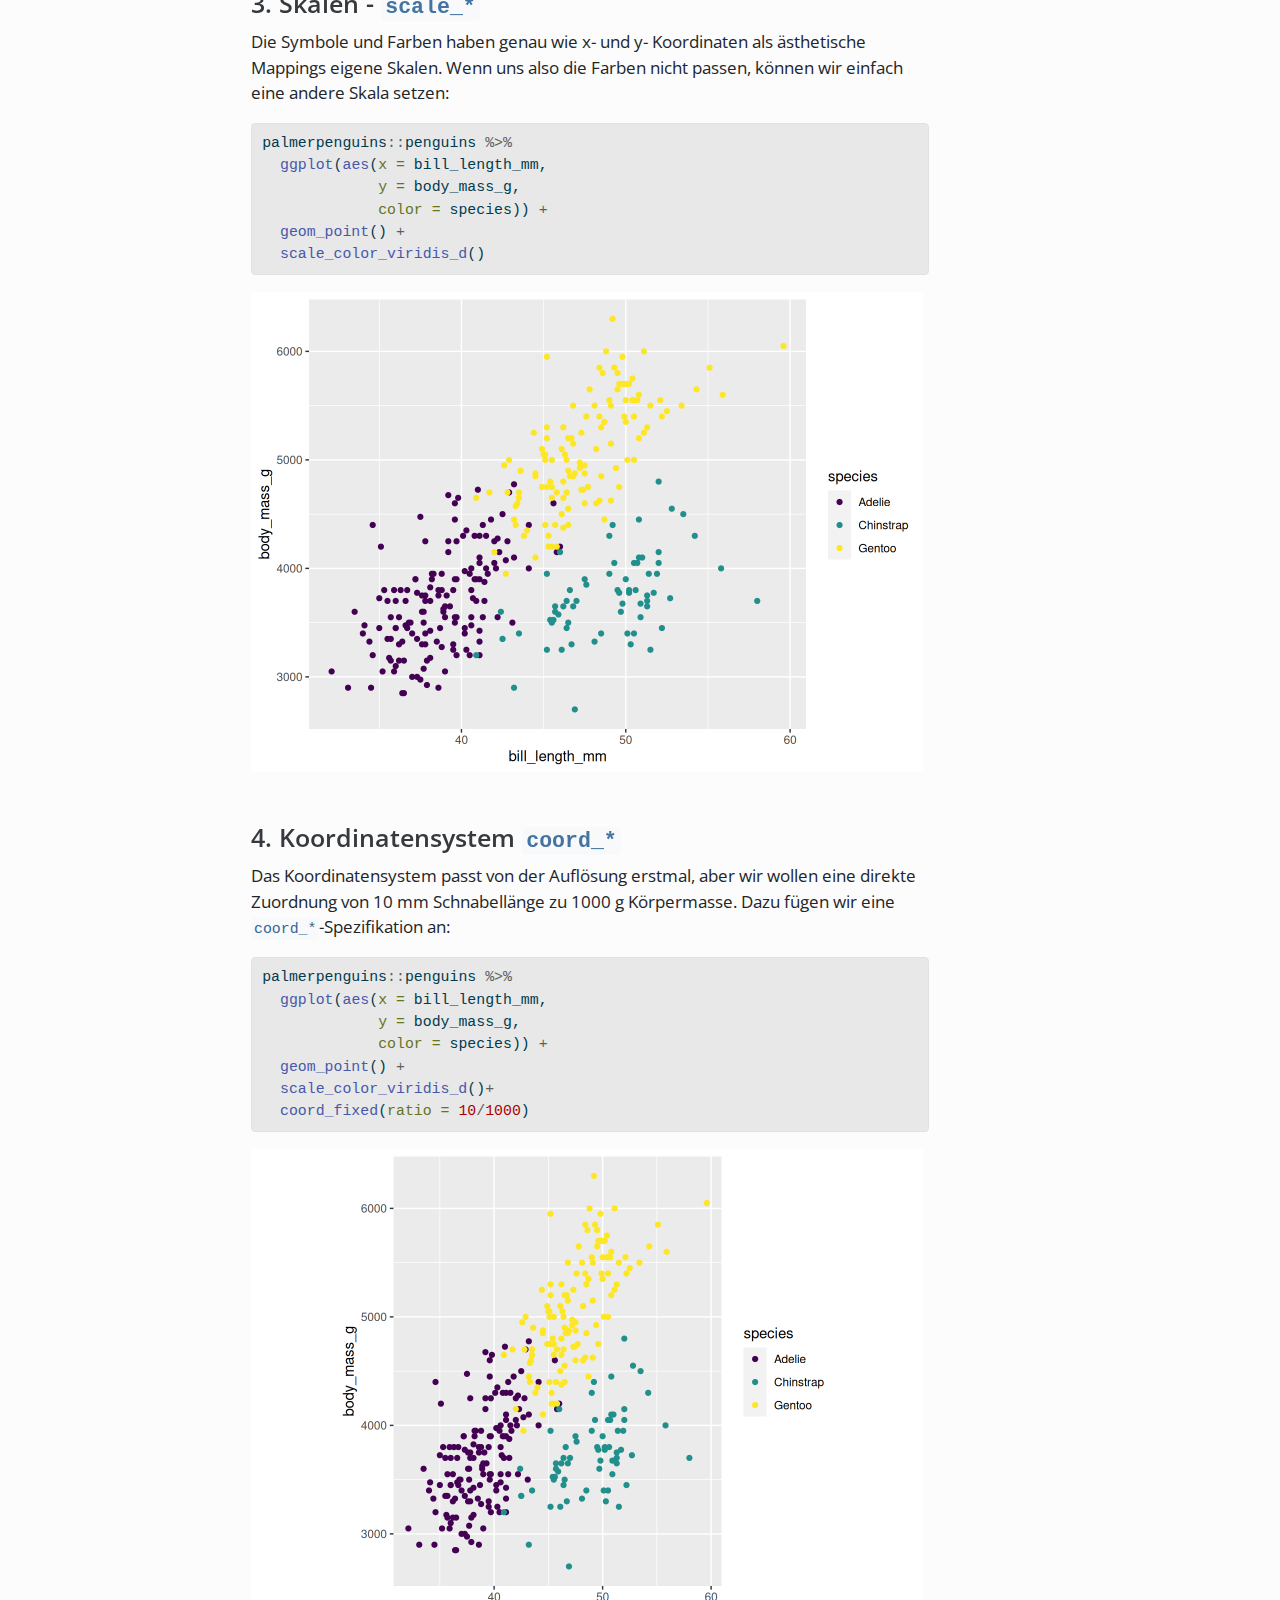
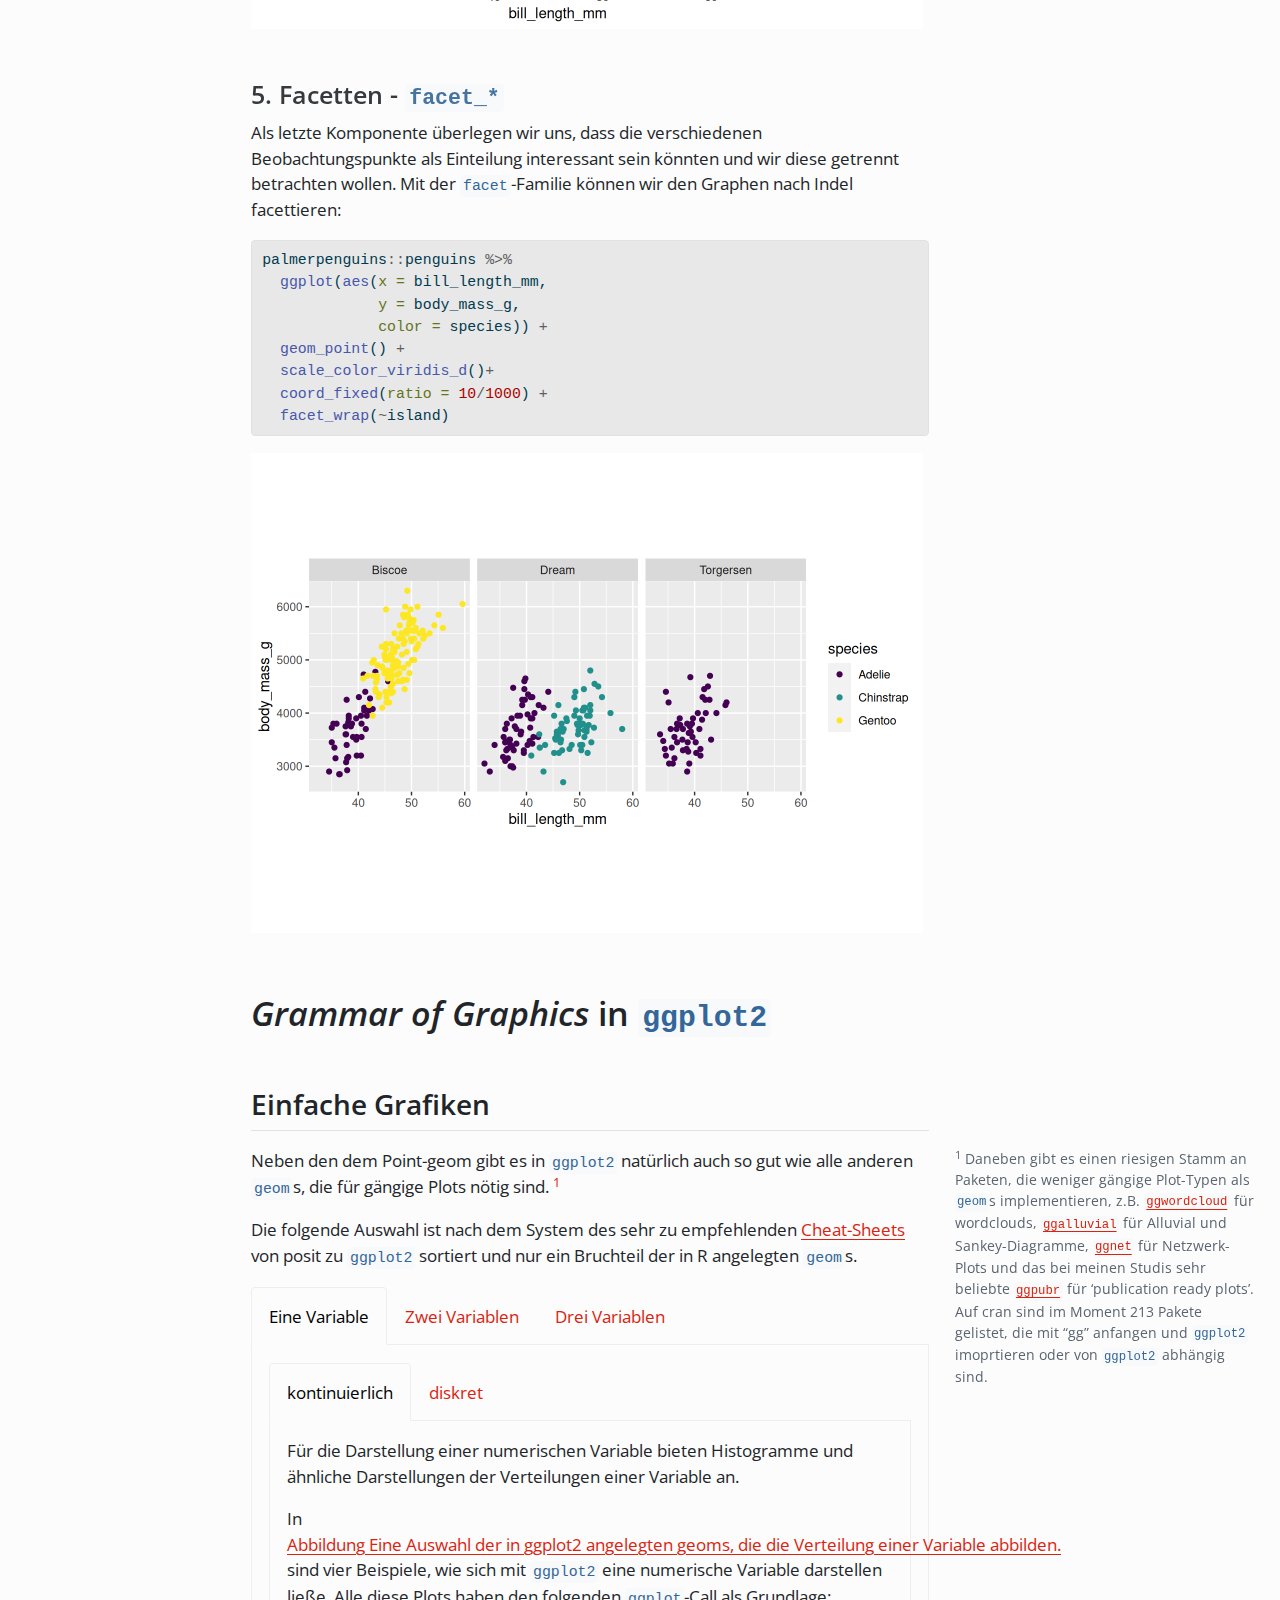
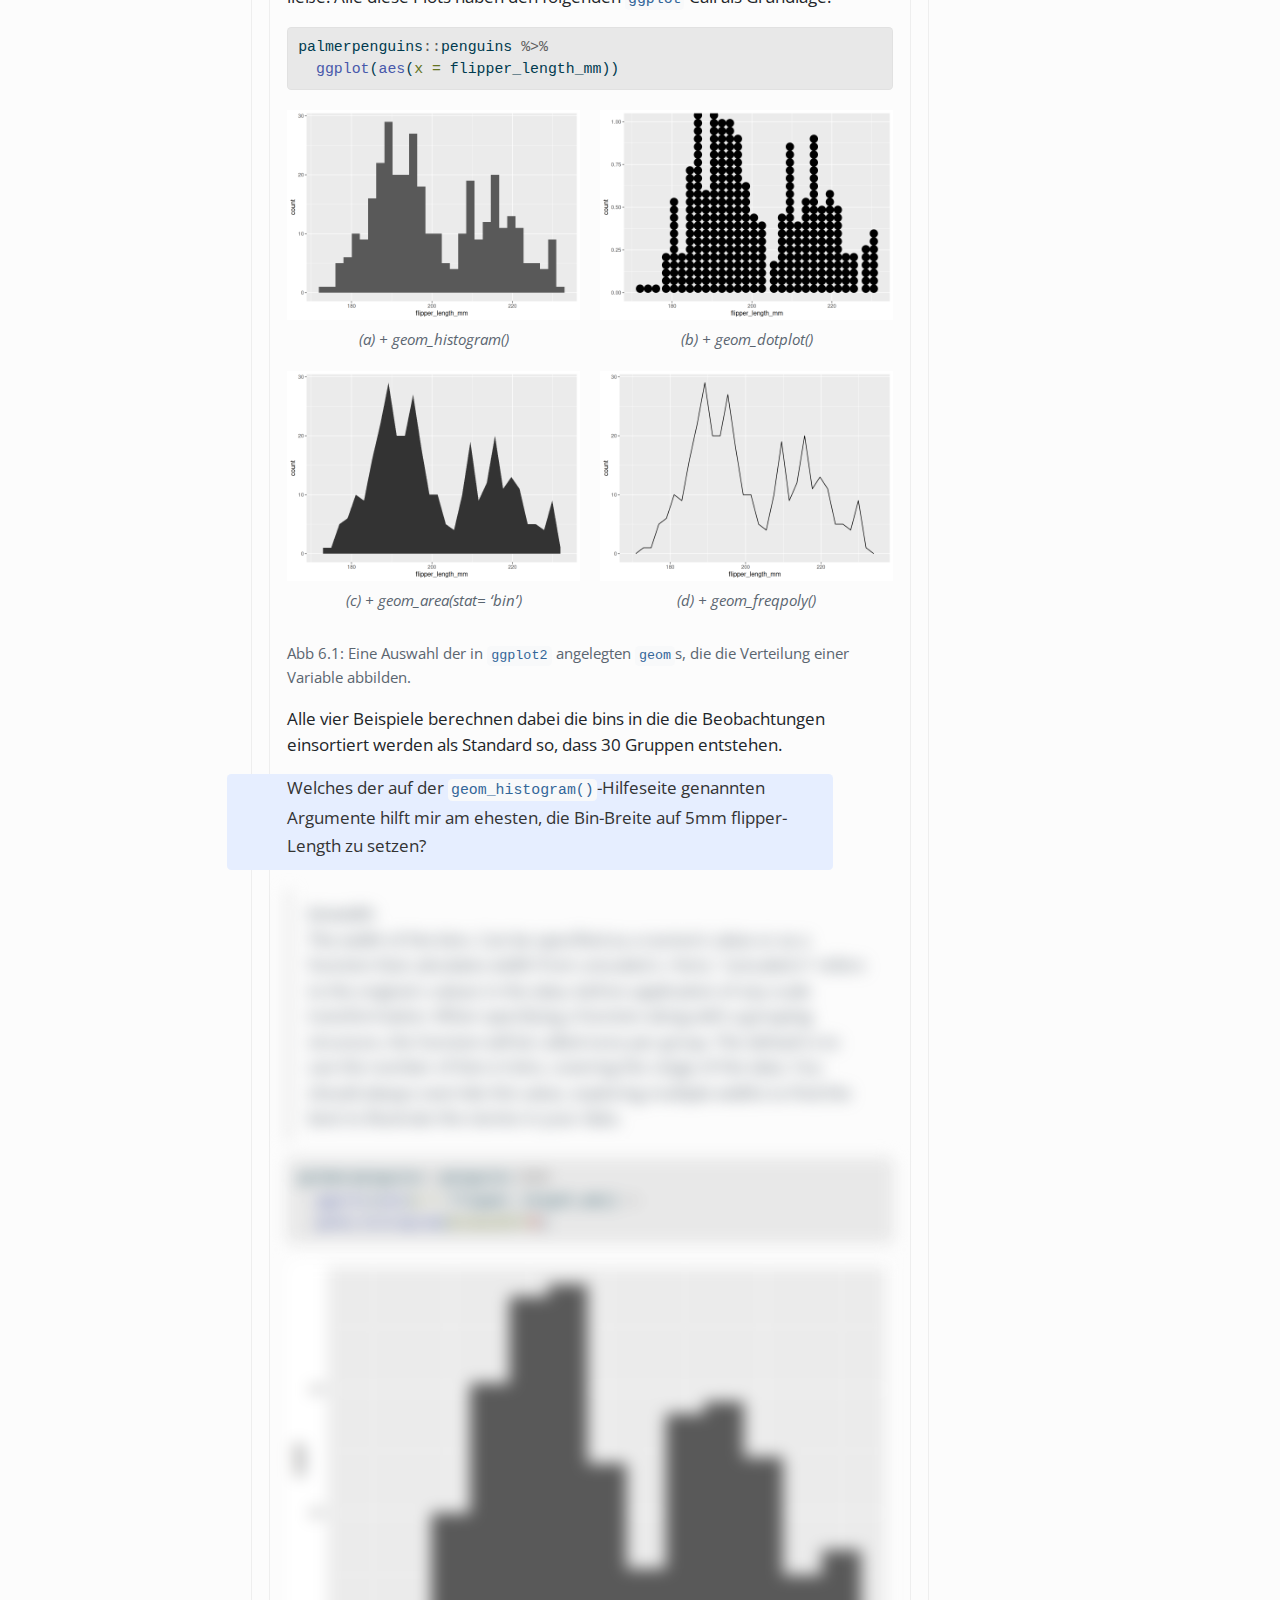
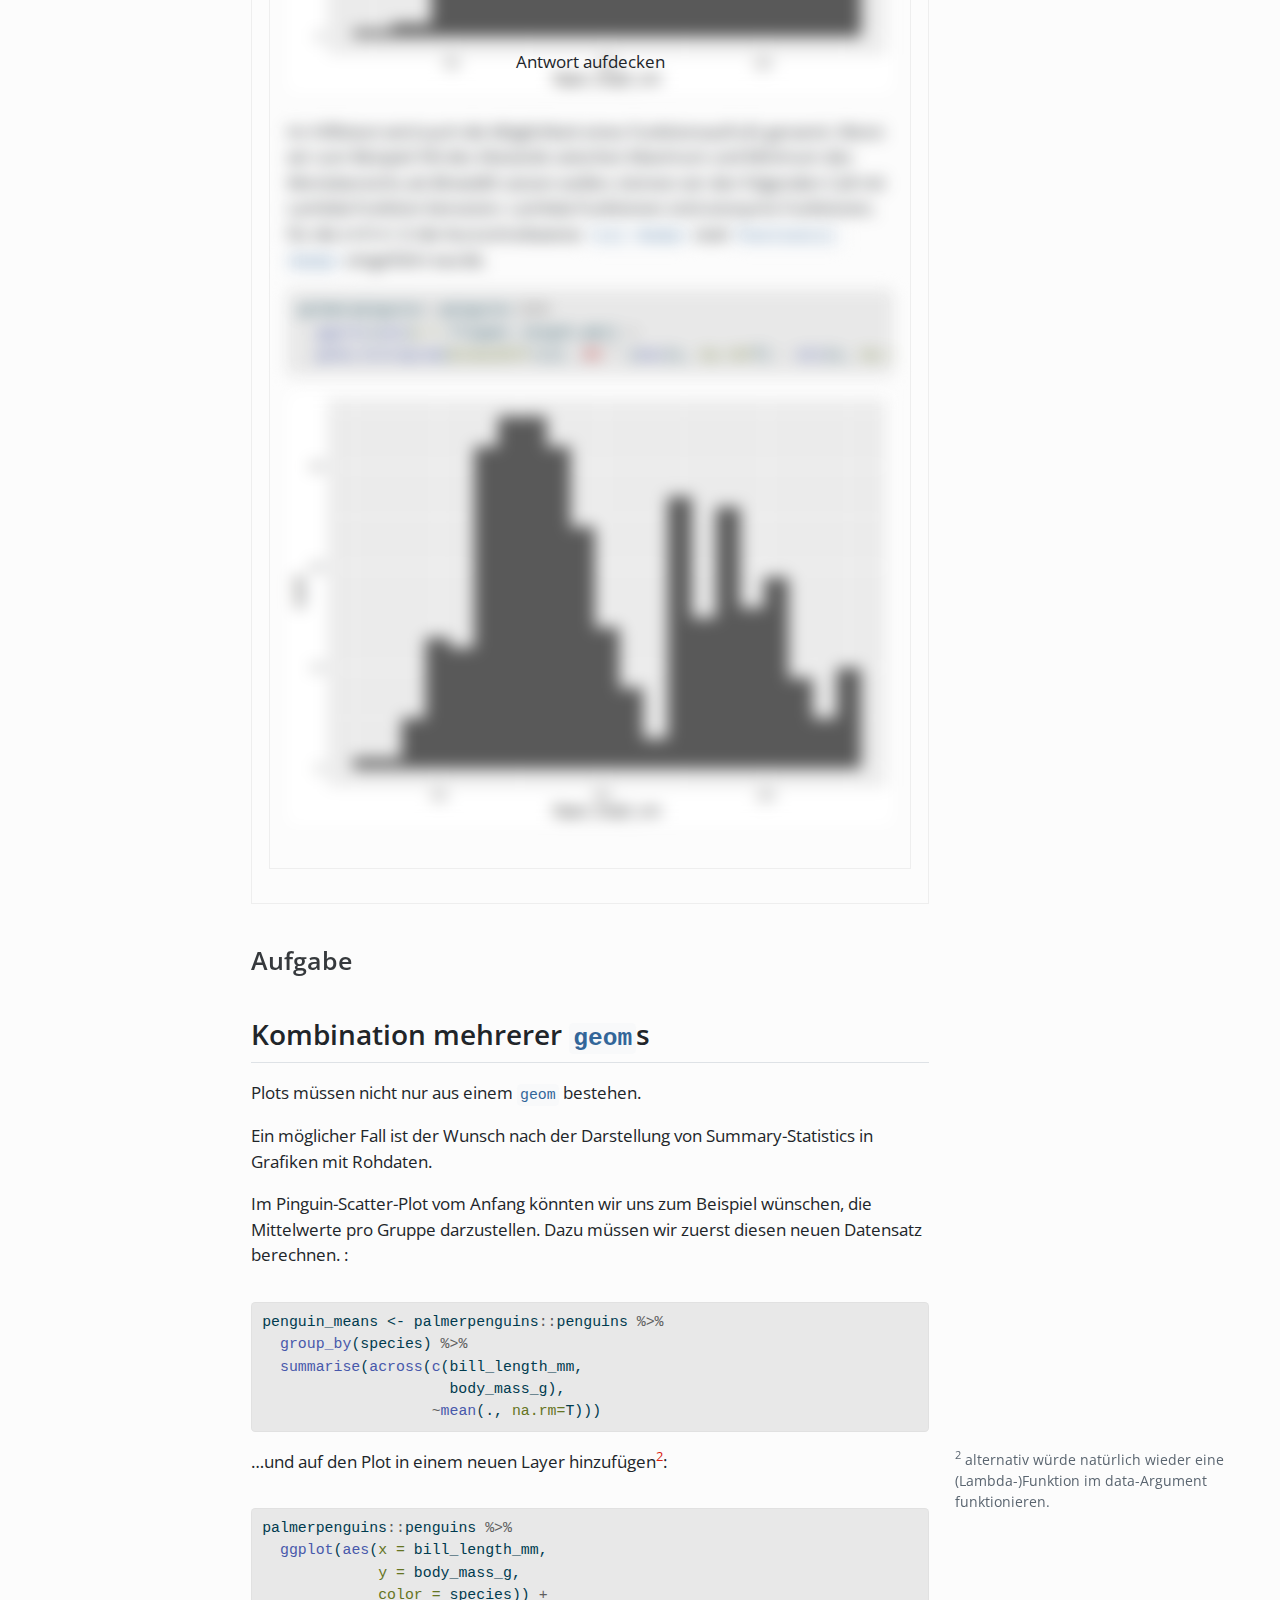
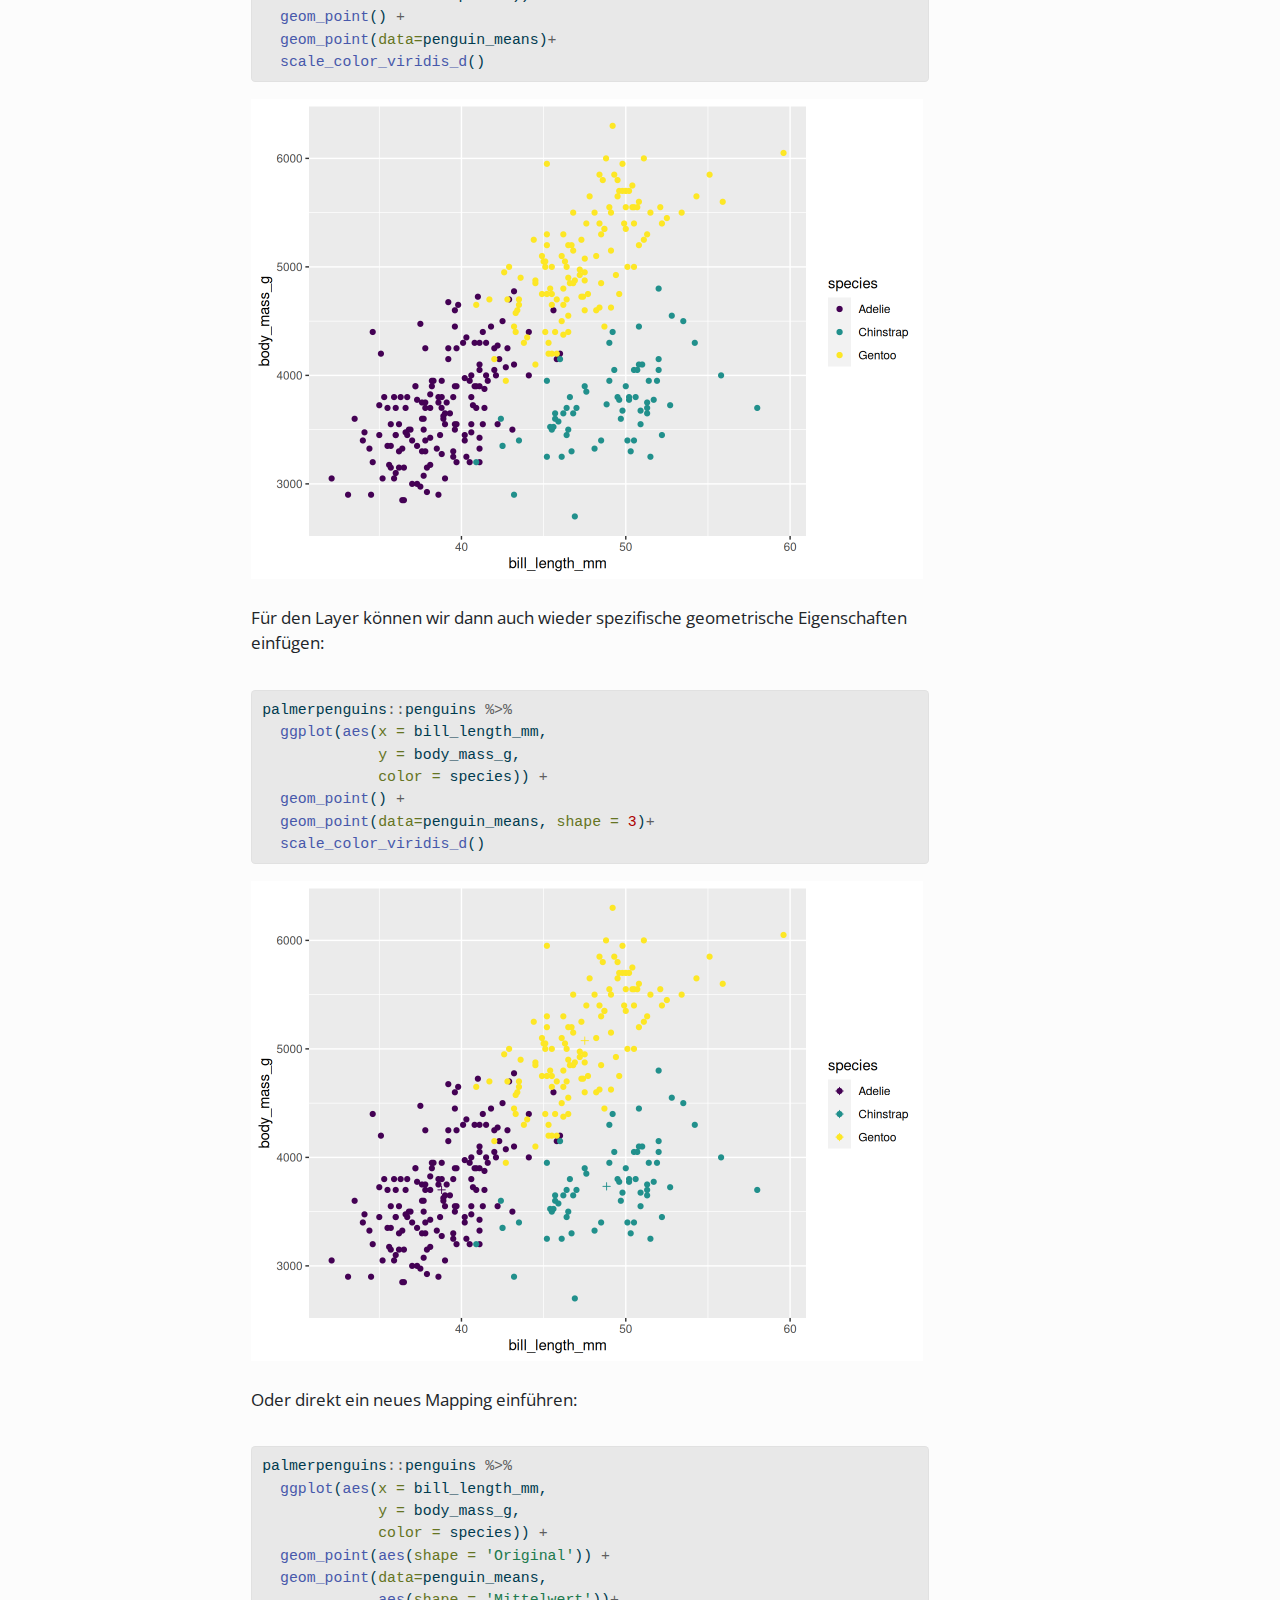
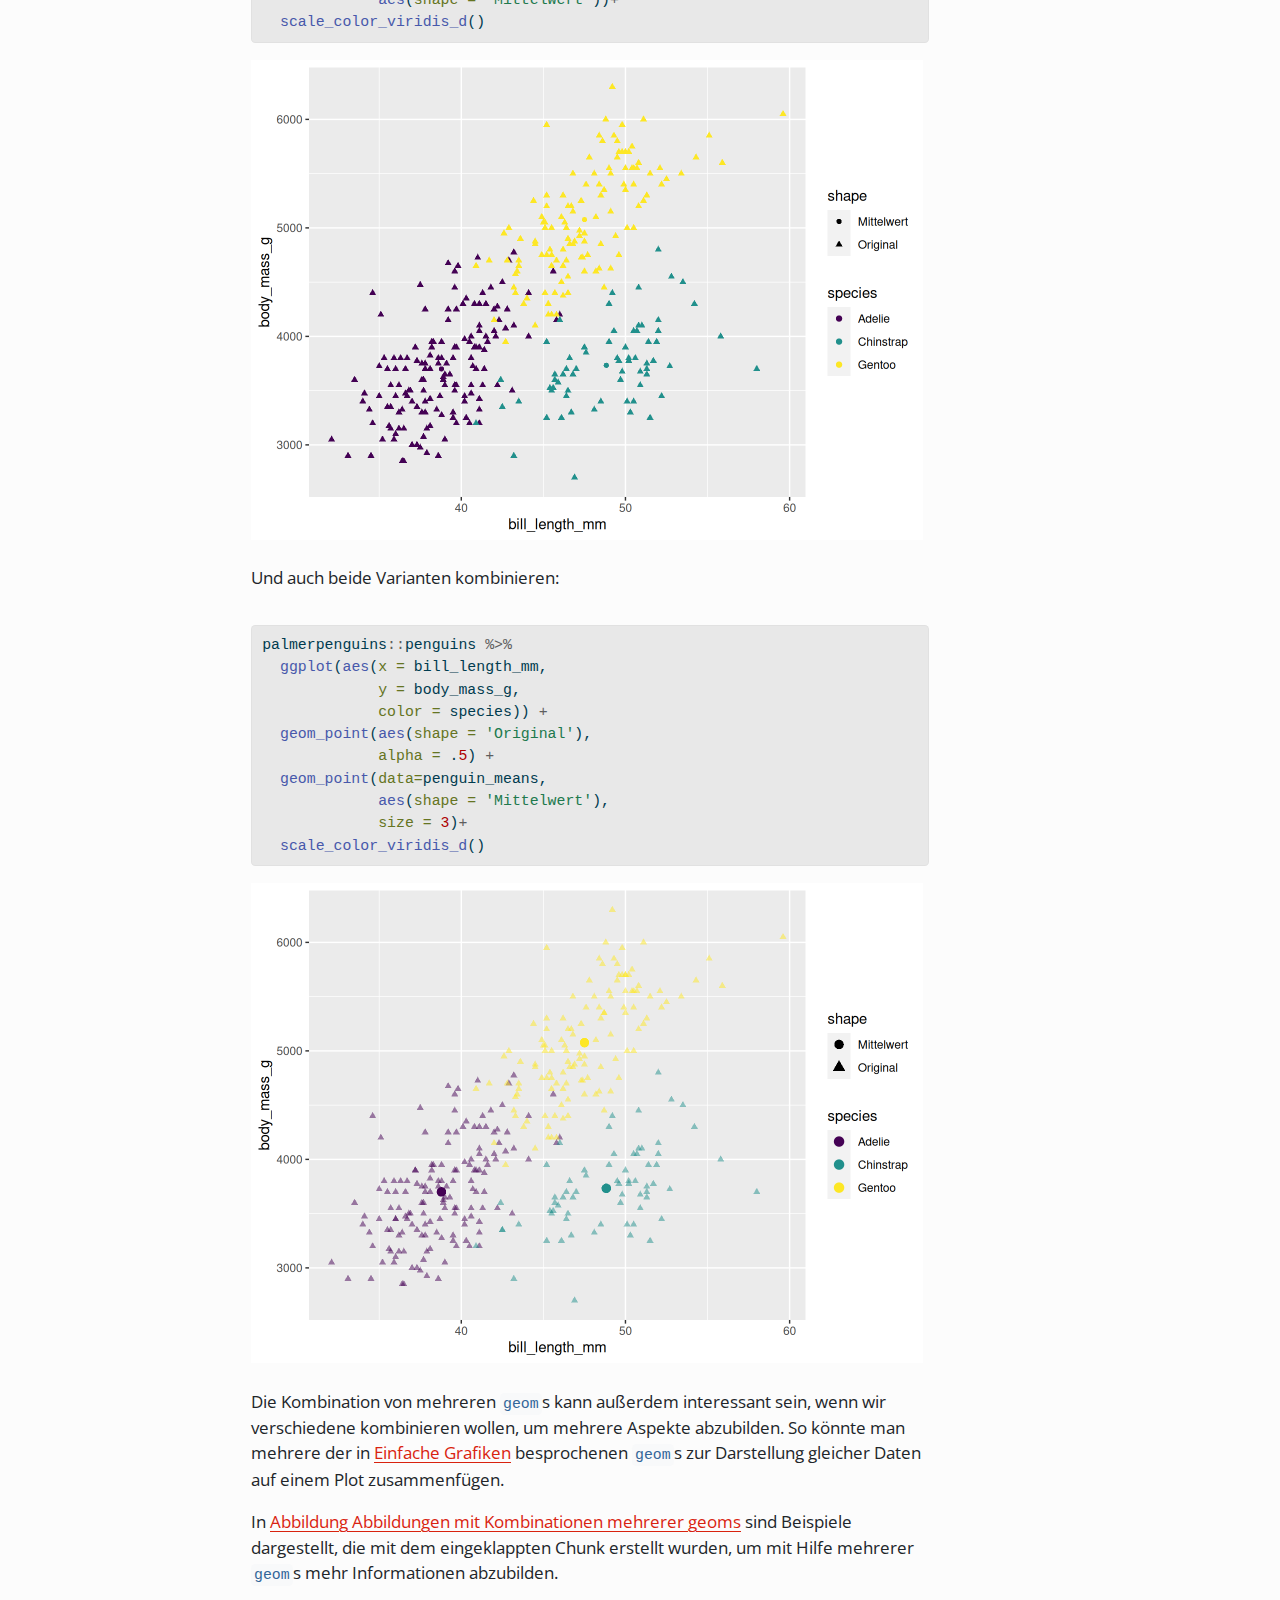
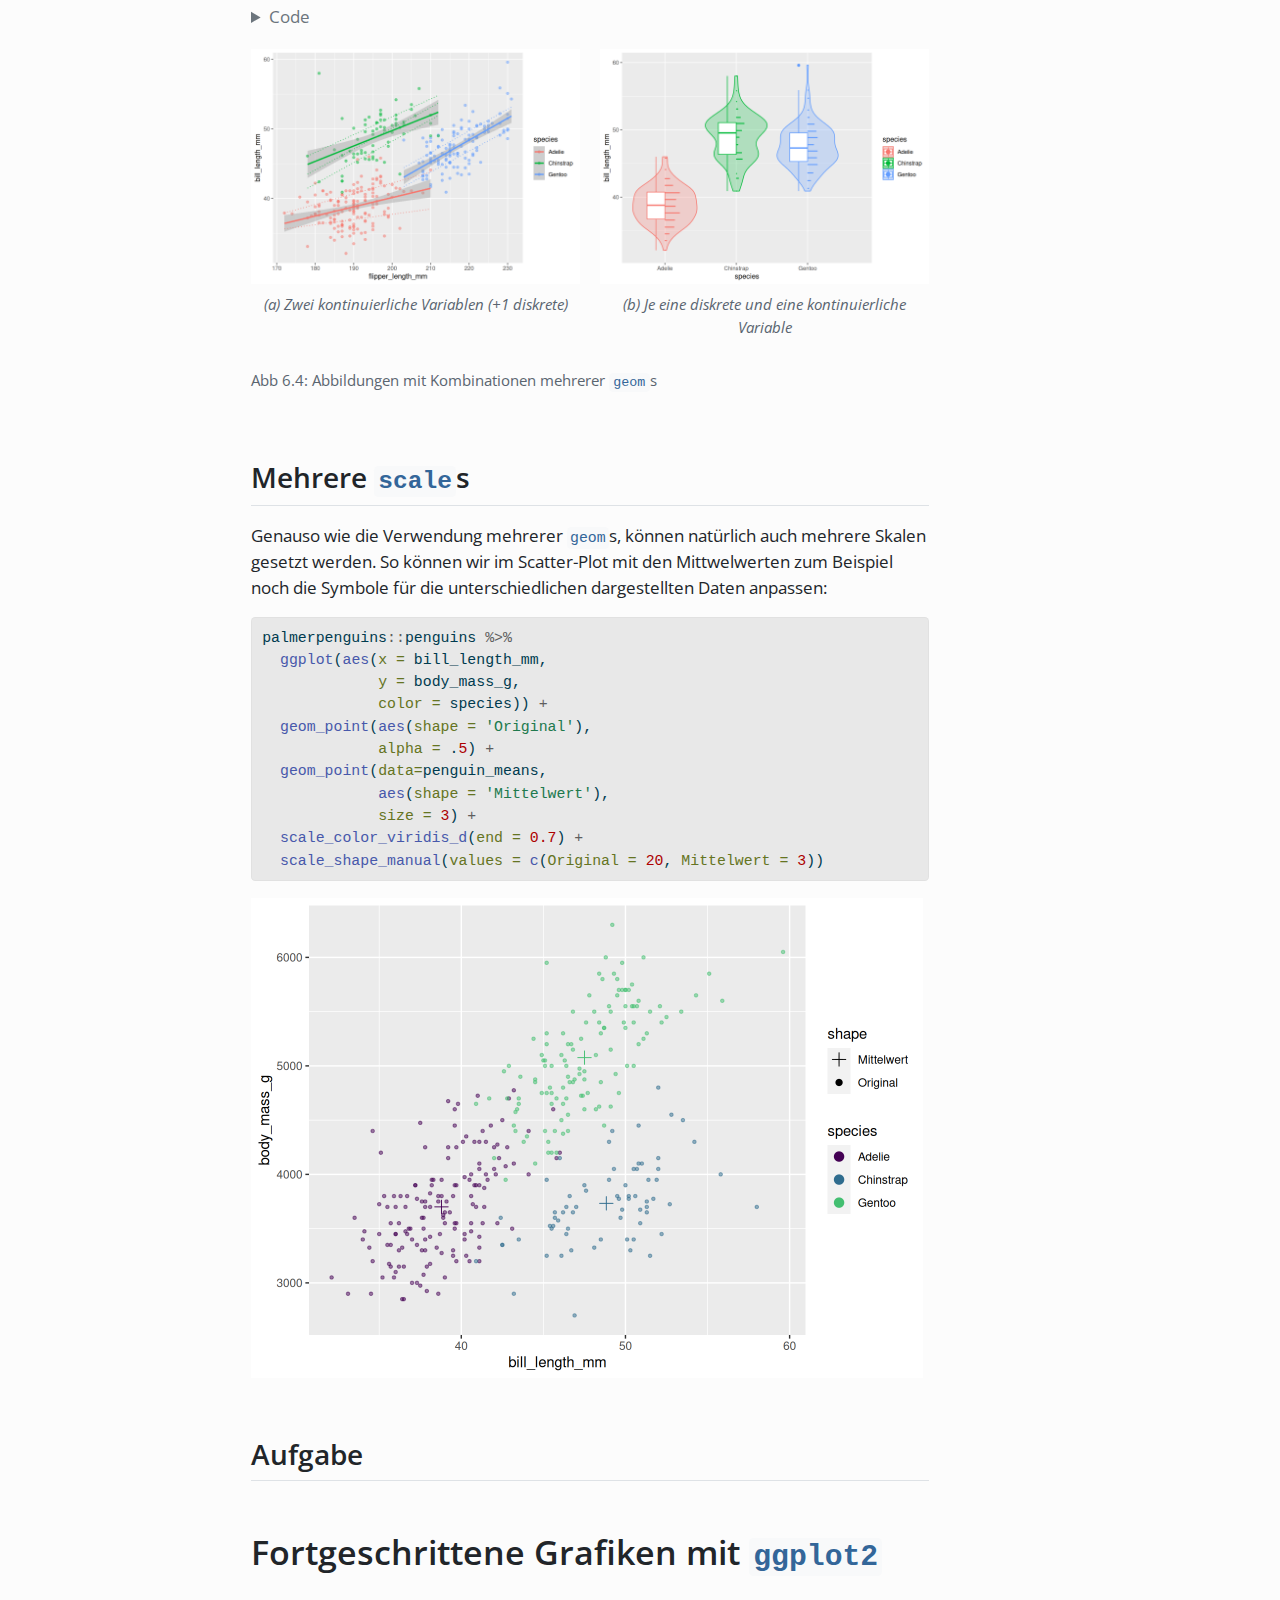
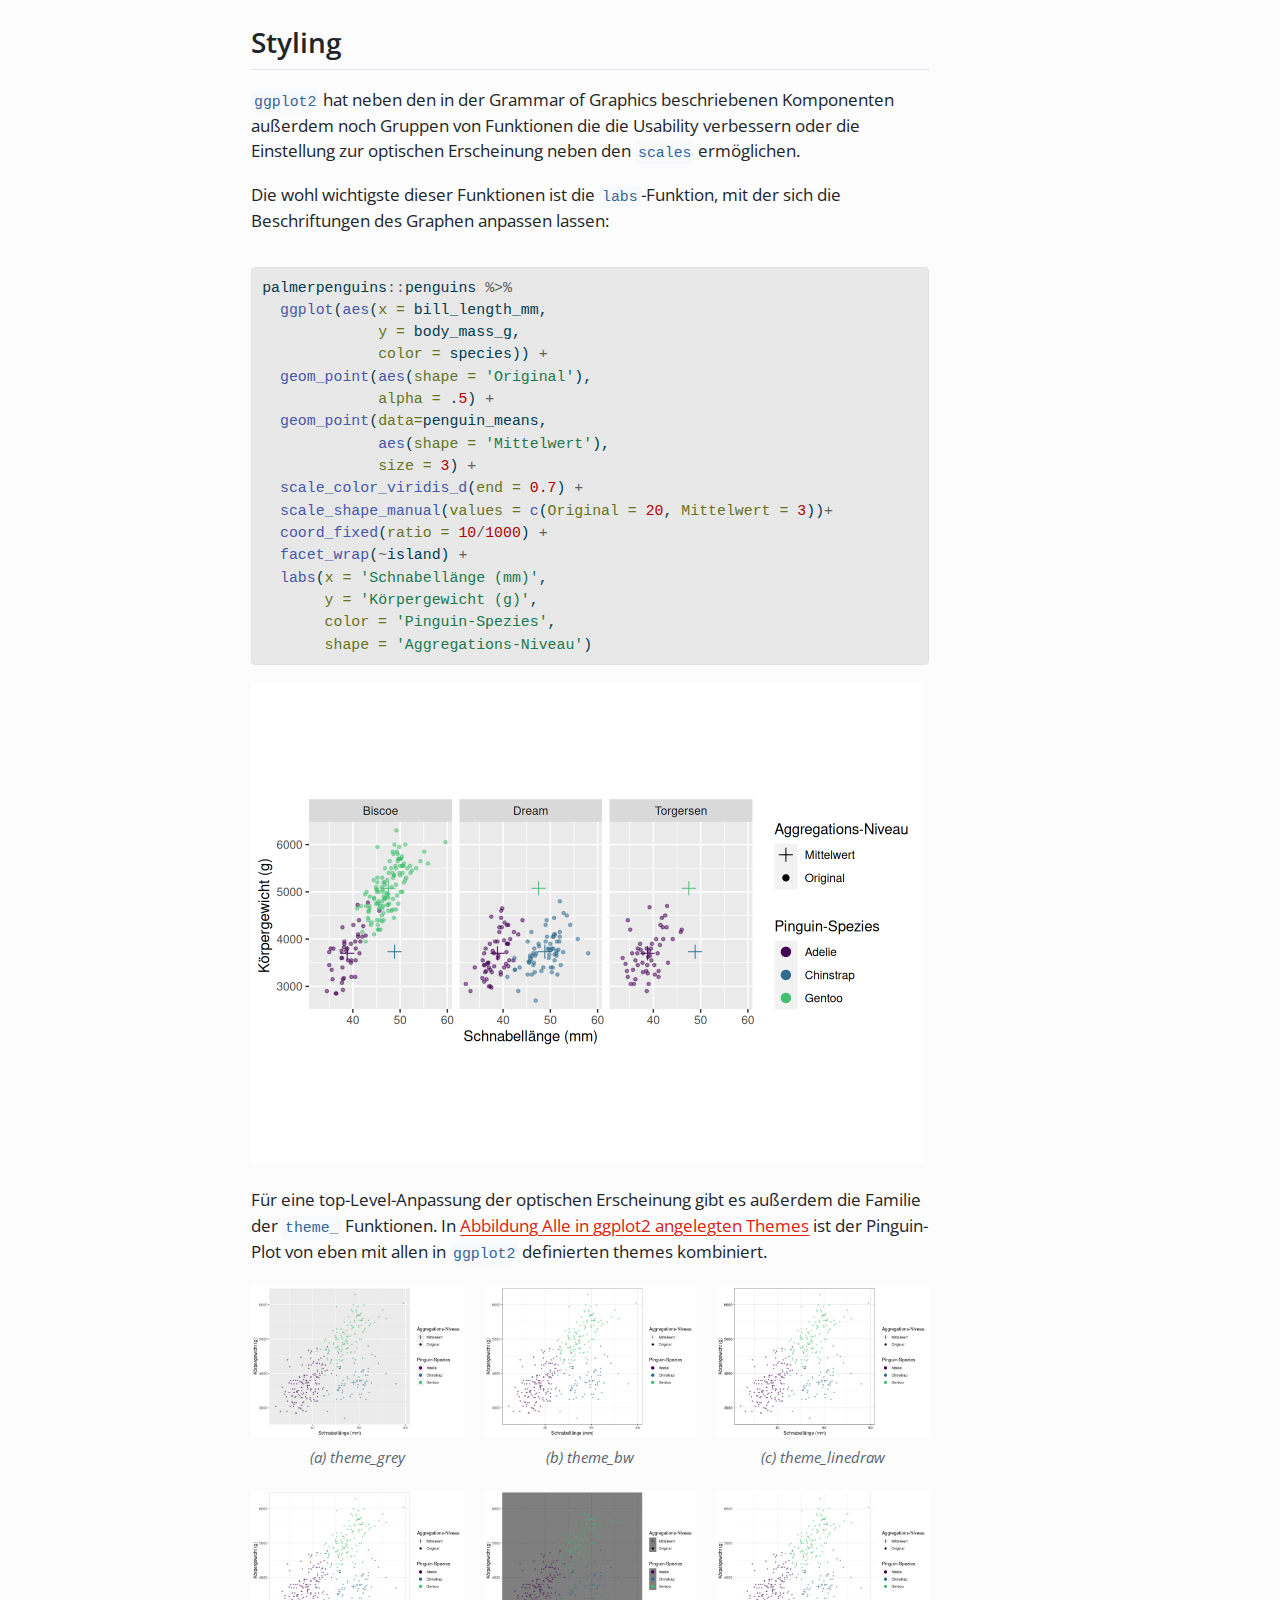
==== commit 81dfb49a: "added illustrations" ====
--- a/docs/graphics.html
+++ b/docs/graphics.html
@@ -253,7 +253,7 @@
 <!-- margin-sidebar -->
     <div id="quarto-margin-sidebar" class="sidebar margin-sidebar">
         <nav id="TOC" role="doc-toc" class="toc-active" data-toc-expanded="2">
-    <h2 id="toc-title"><img src="imgs/grid_penguin.png" class="img-fluid" style="width:80.0%"><br> ggplot2</h2>
+    <h2 id="toc-title"><img src="imgs/elster_survival_model.webp" class="img-fluid" width="240"><br> ggplot2</h2>
    
   <ul>
   <li><a href="#grammar-of-graphics" id="toc-grammar-of-graphics" class="nav-link active" data-scroll-target="#grammar-of-graphics"><em>Grammar of Graphics</em></a>
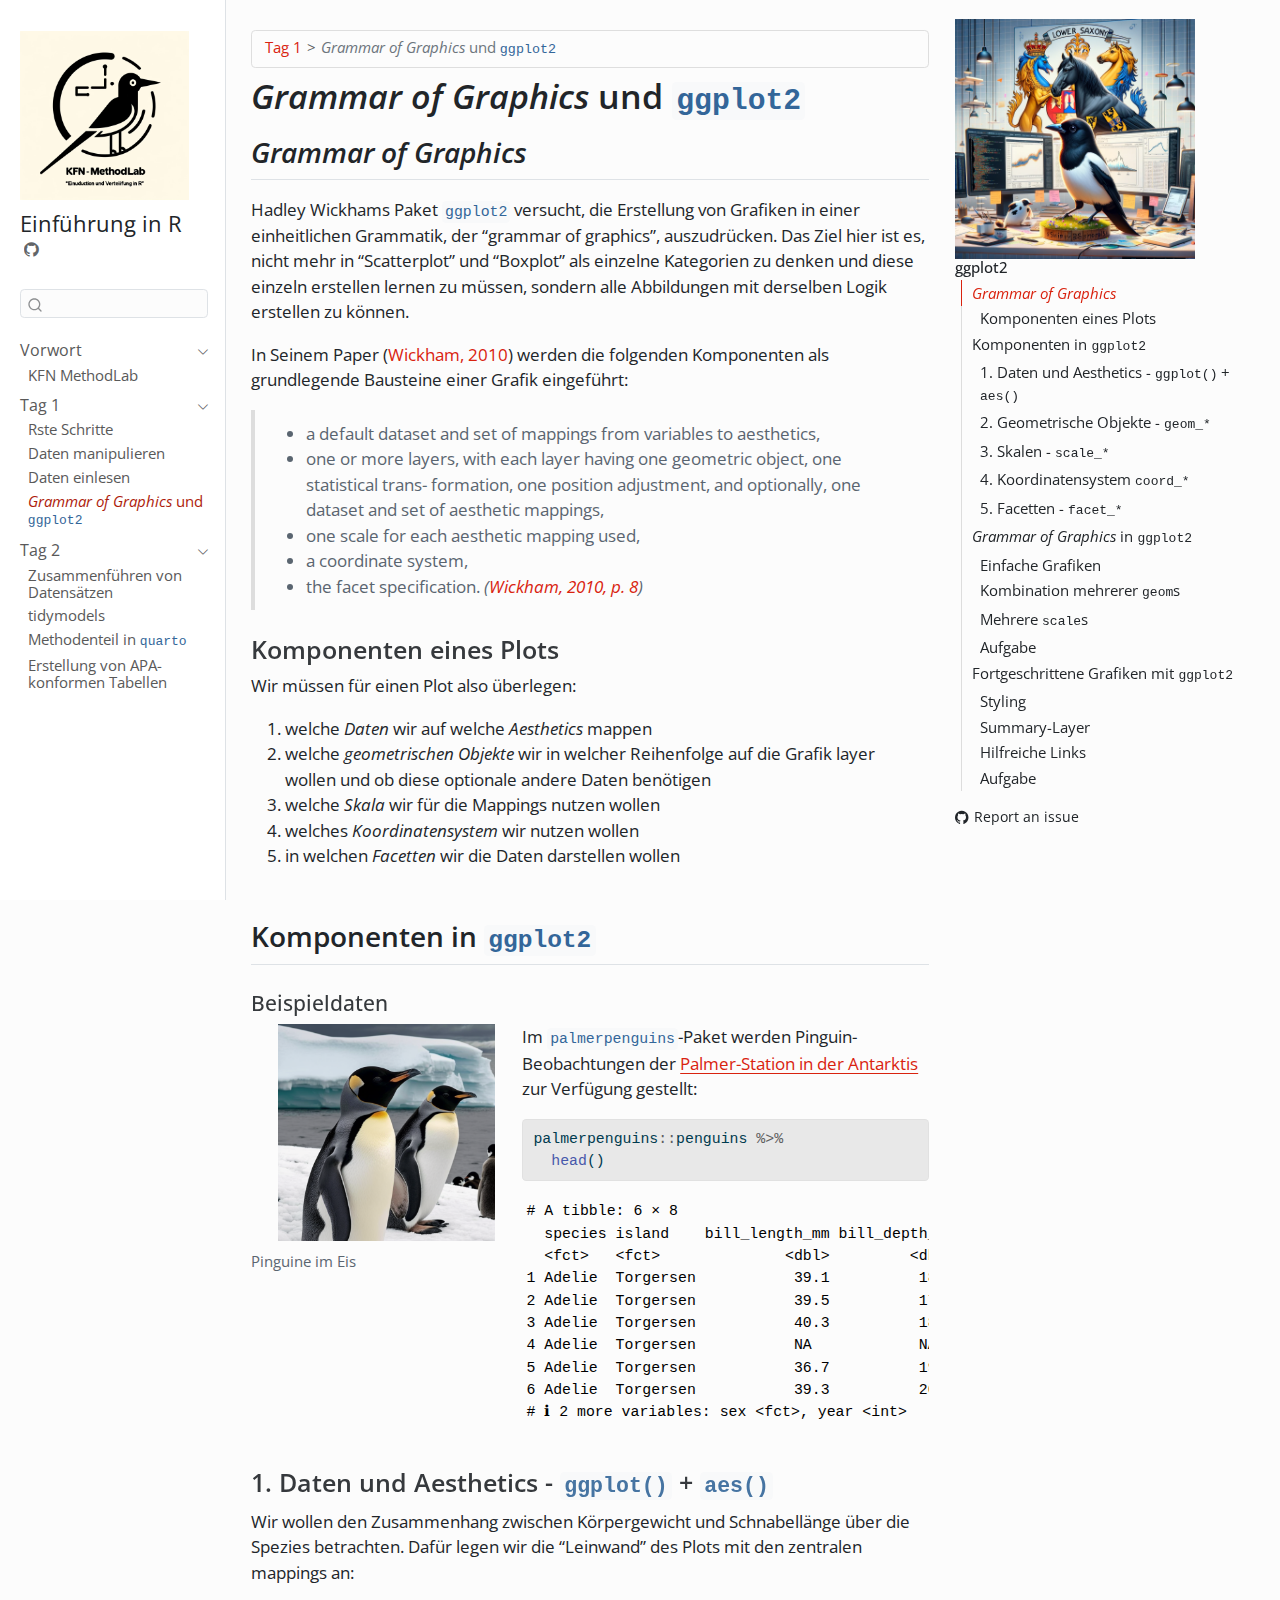
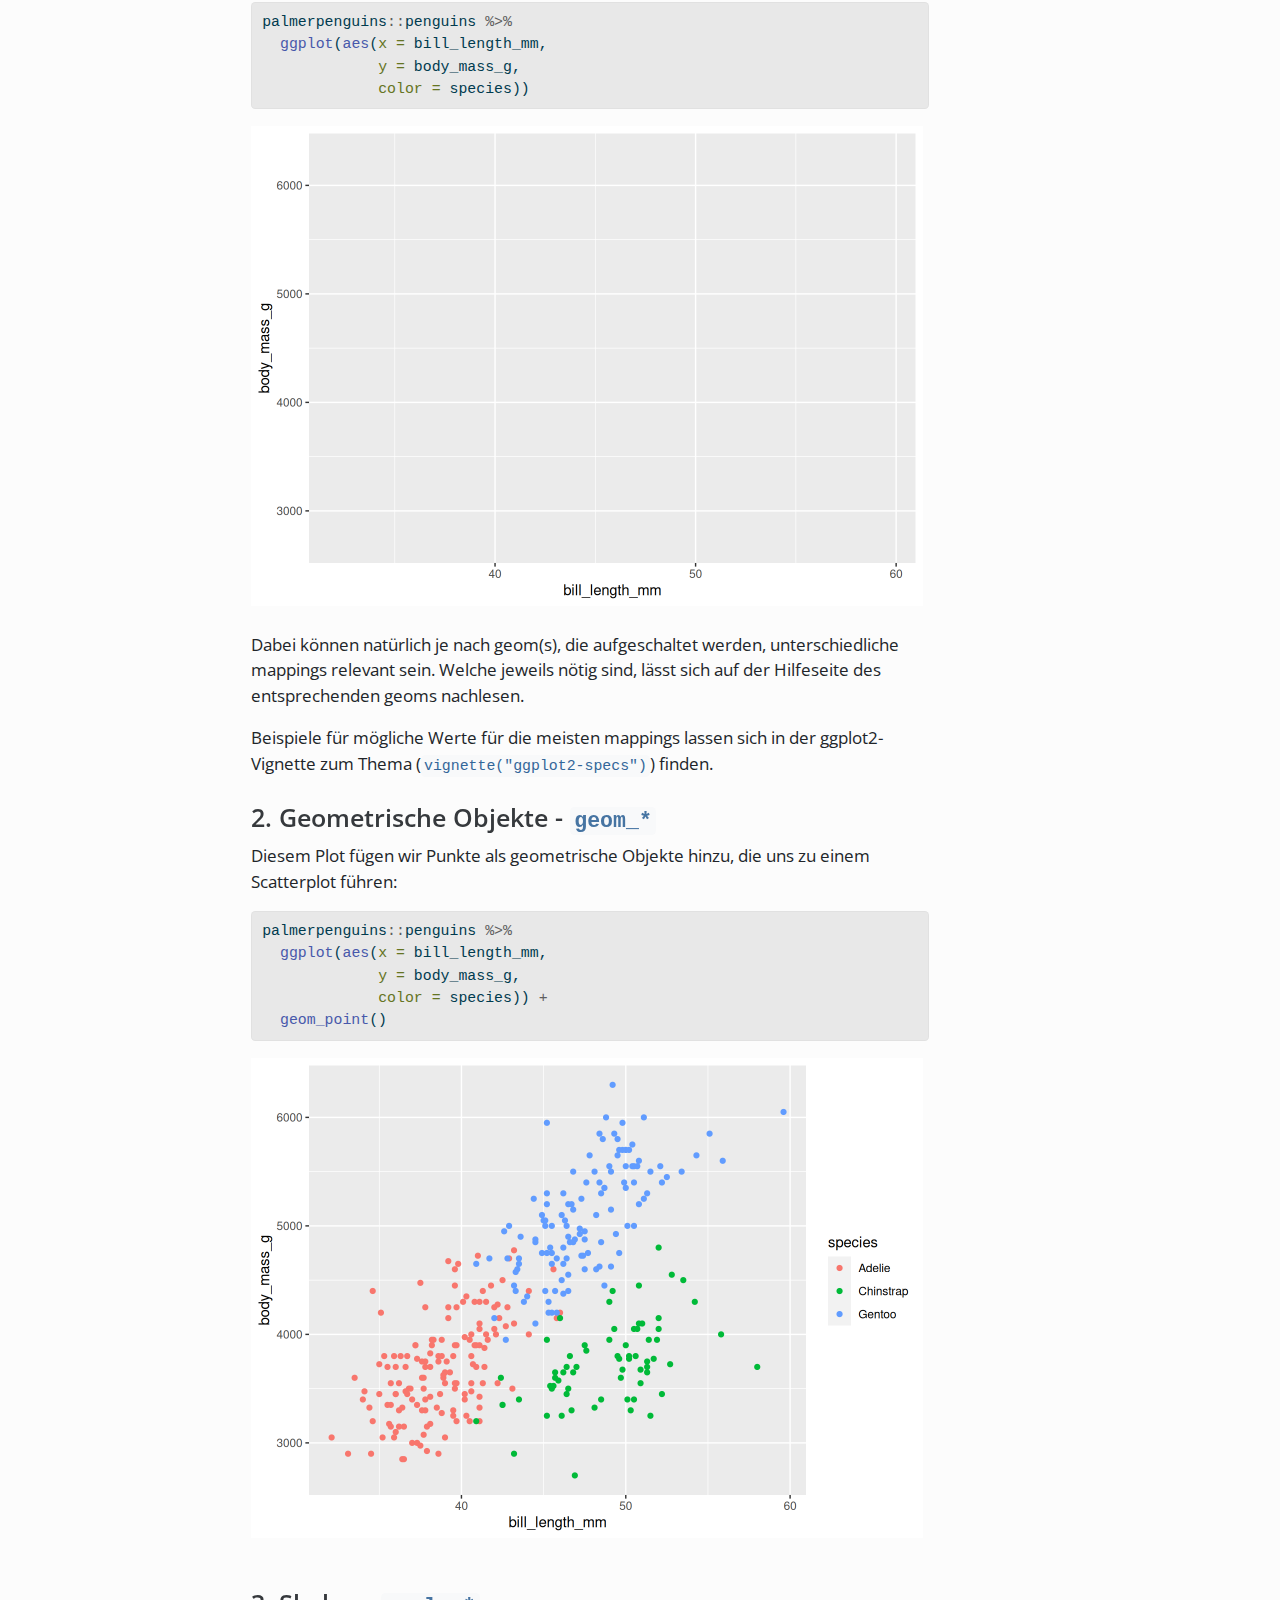
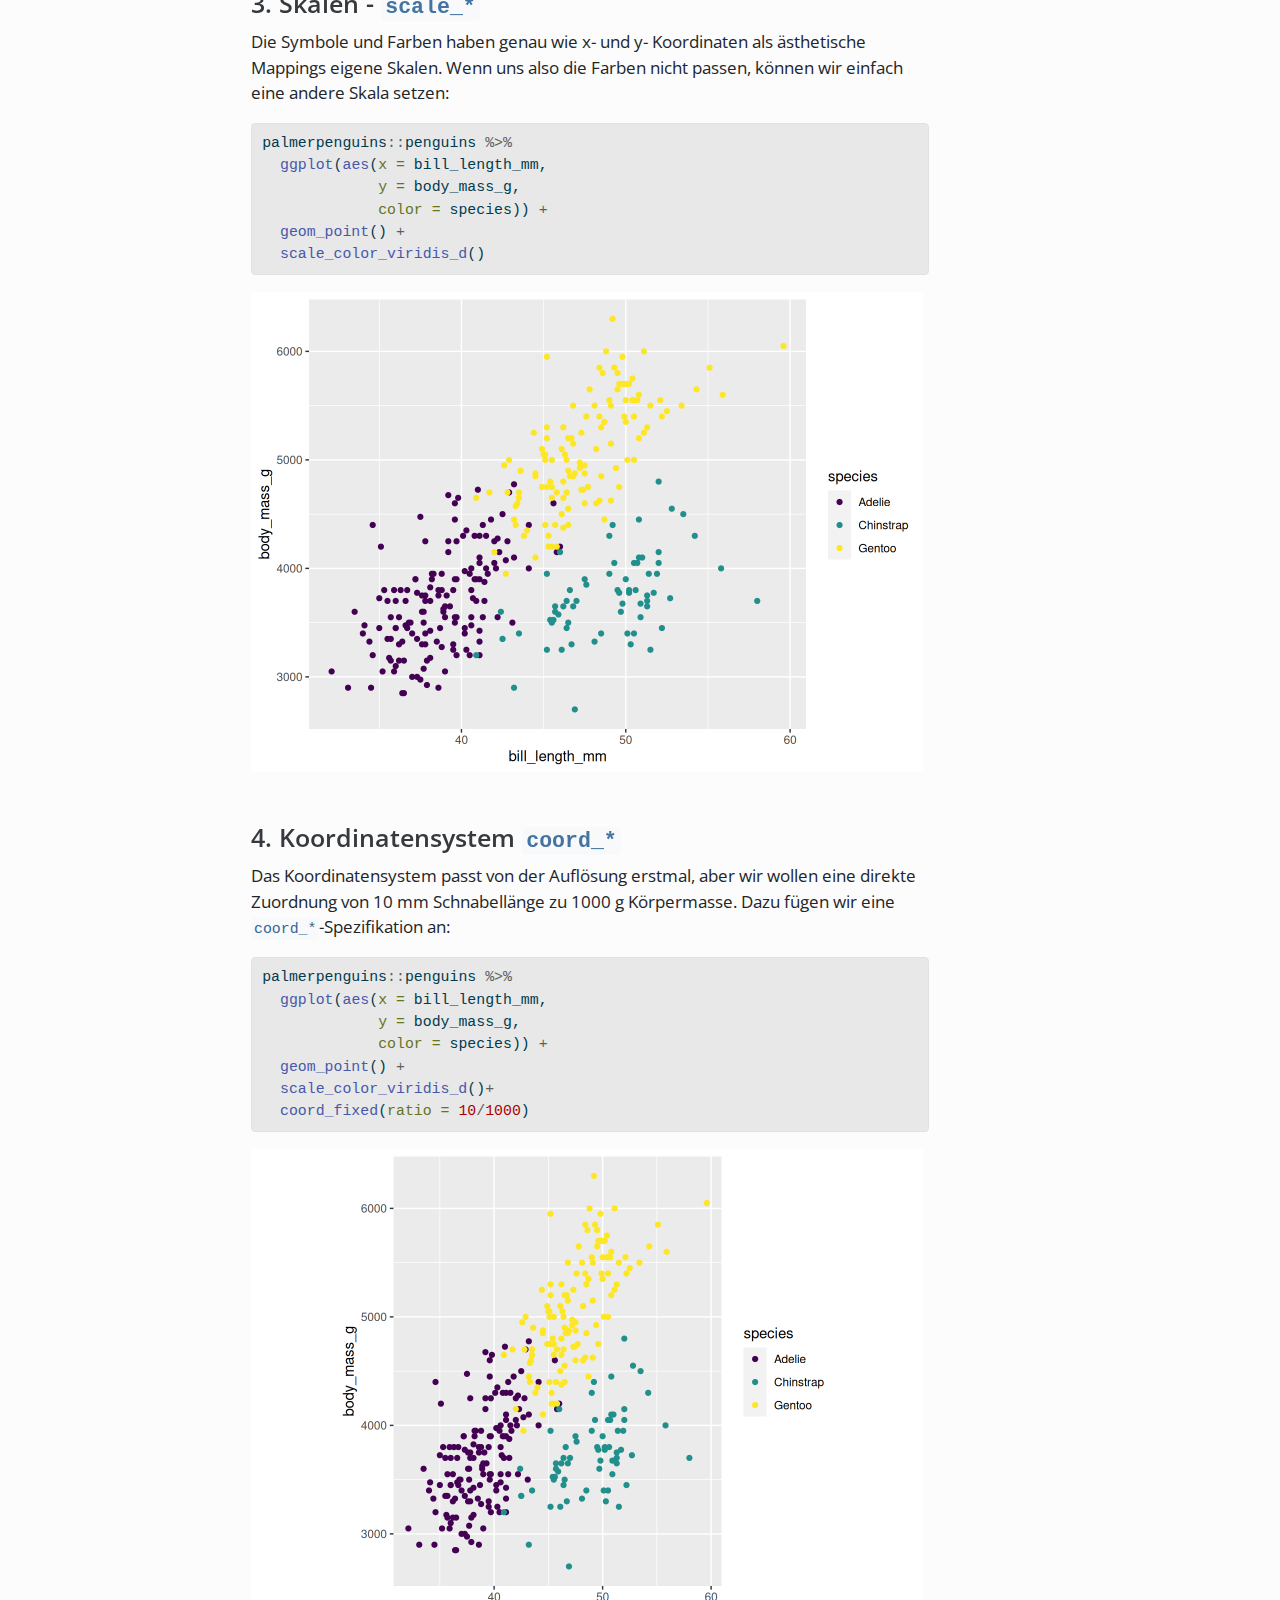
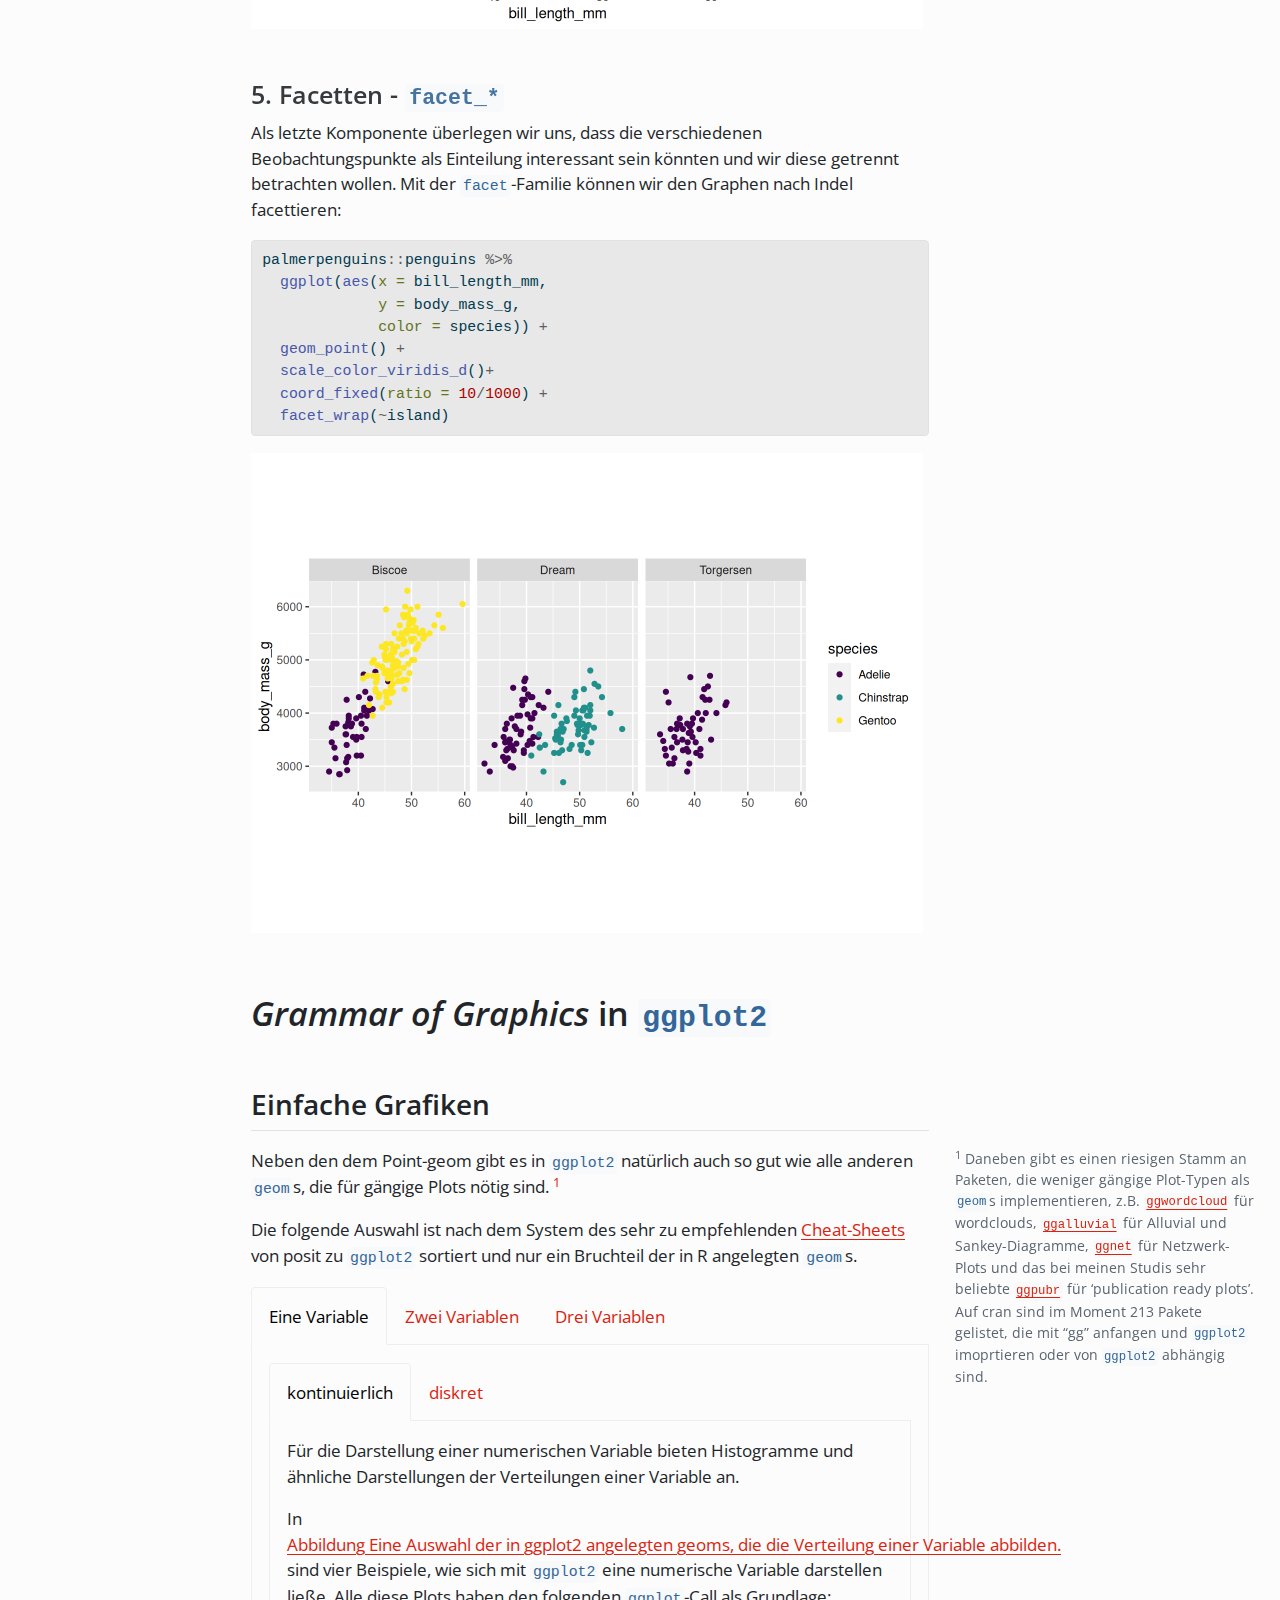
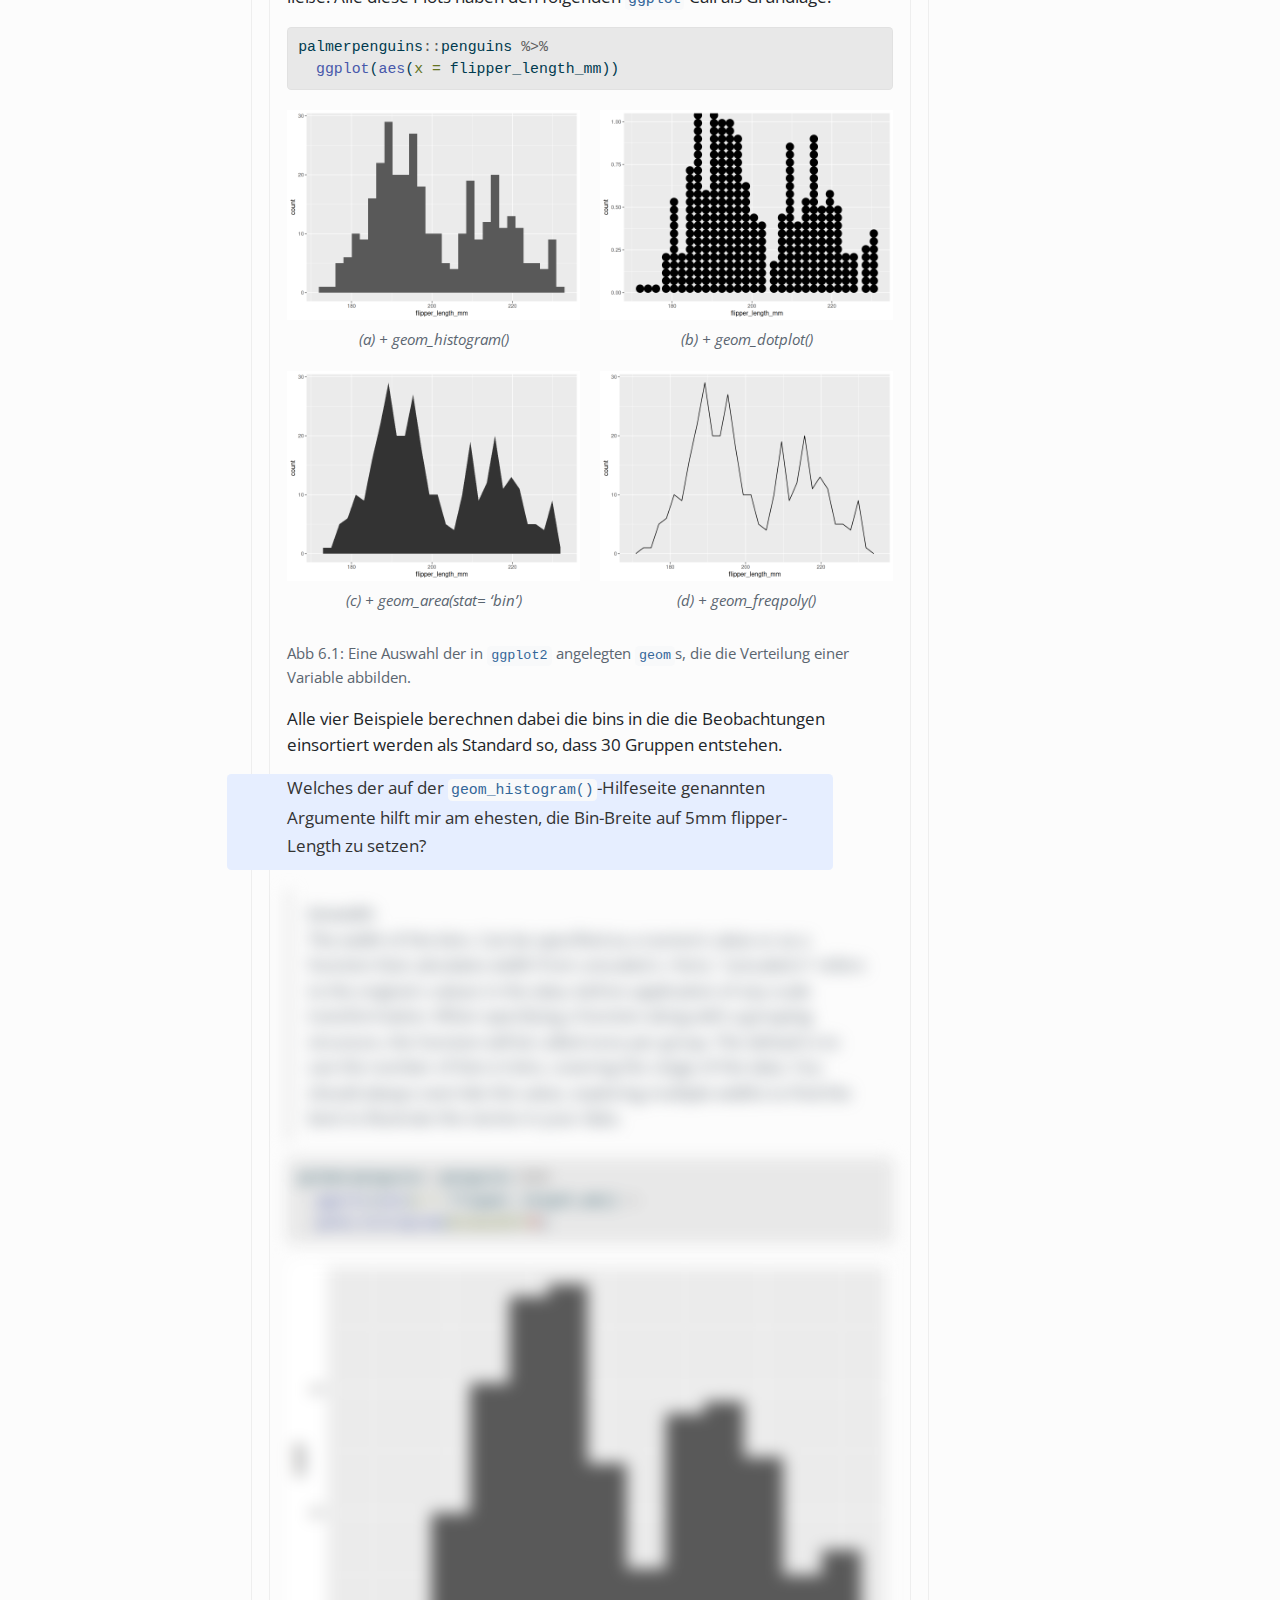
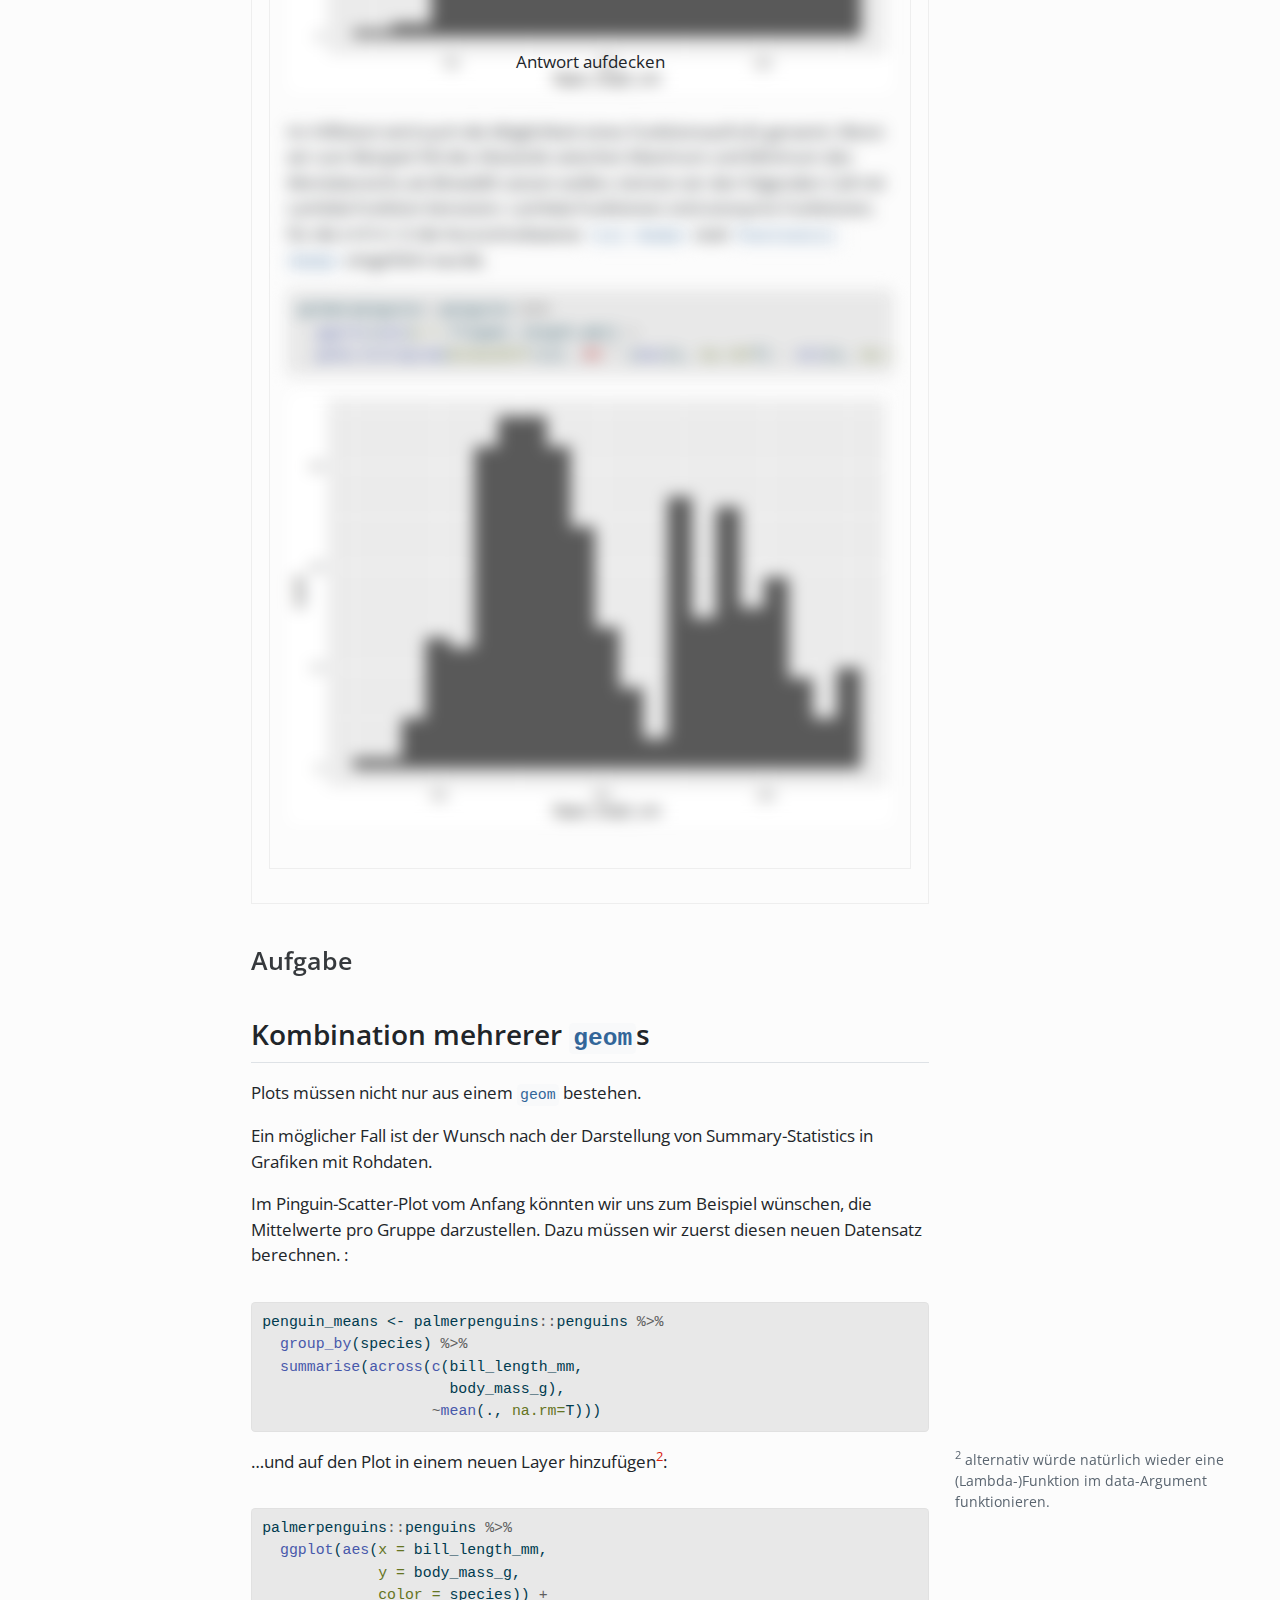
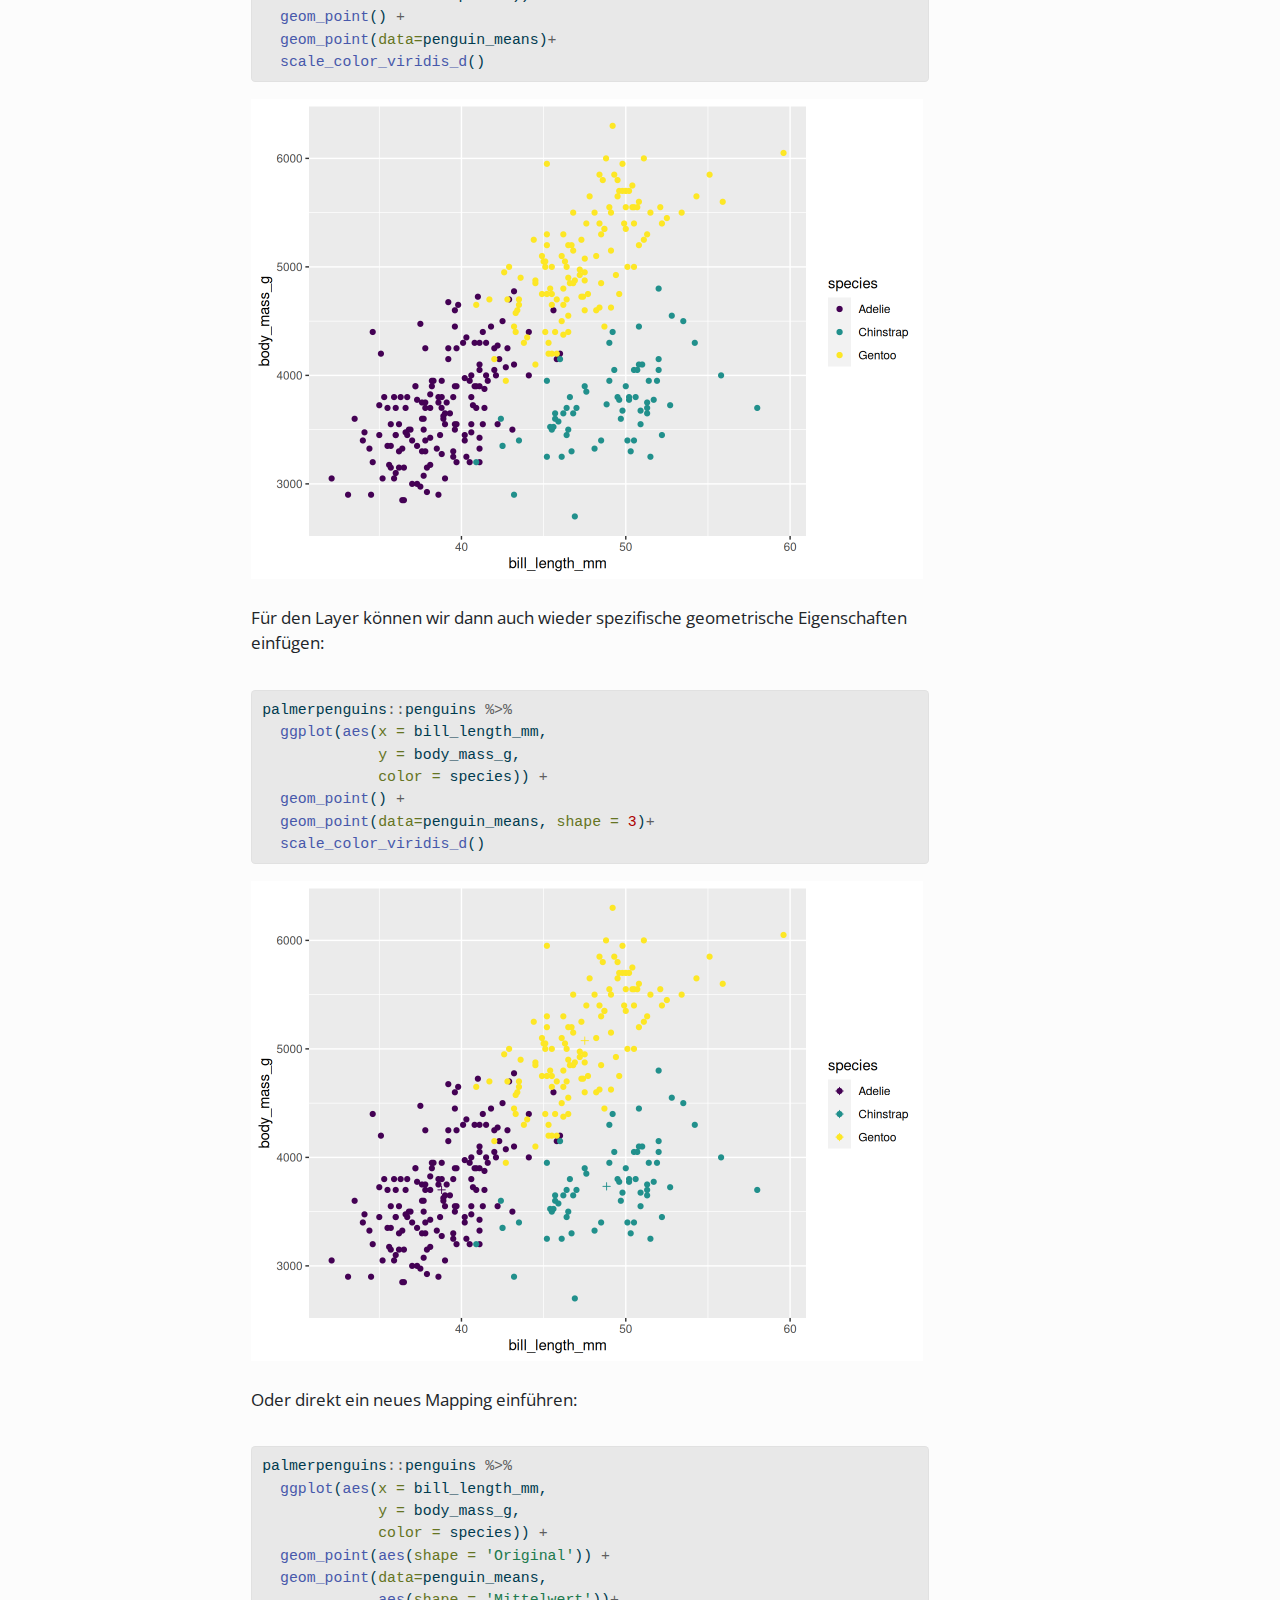
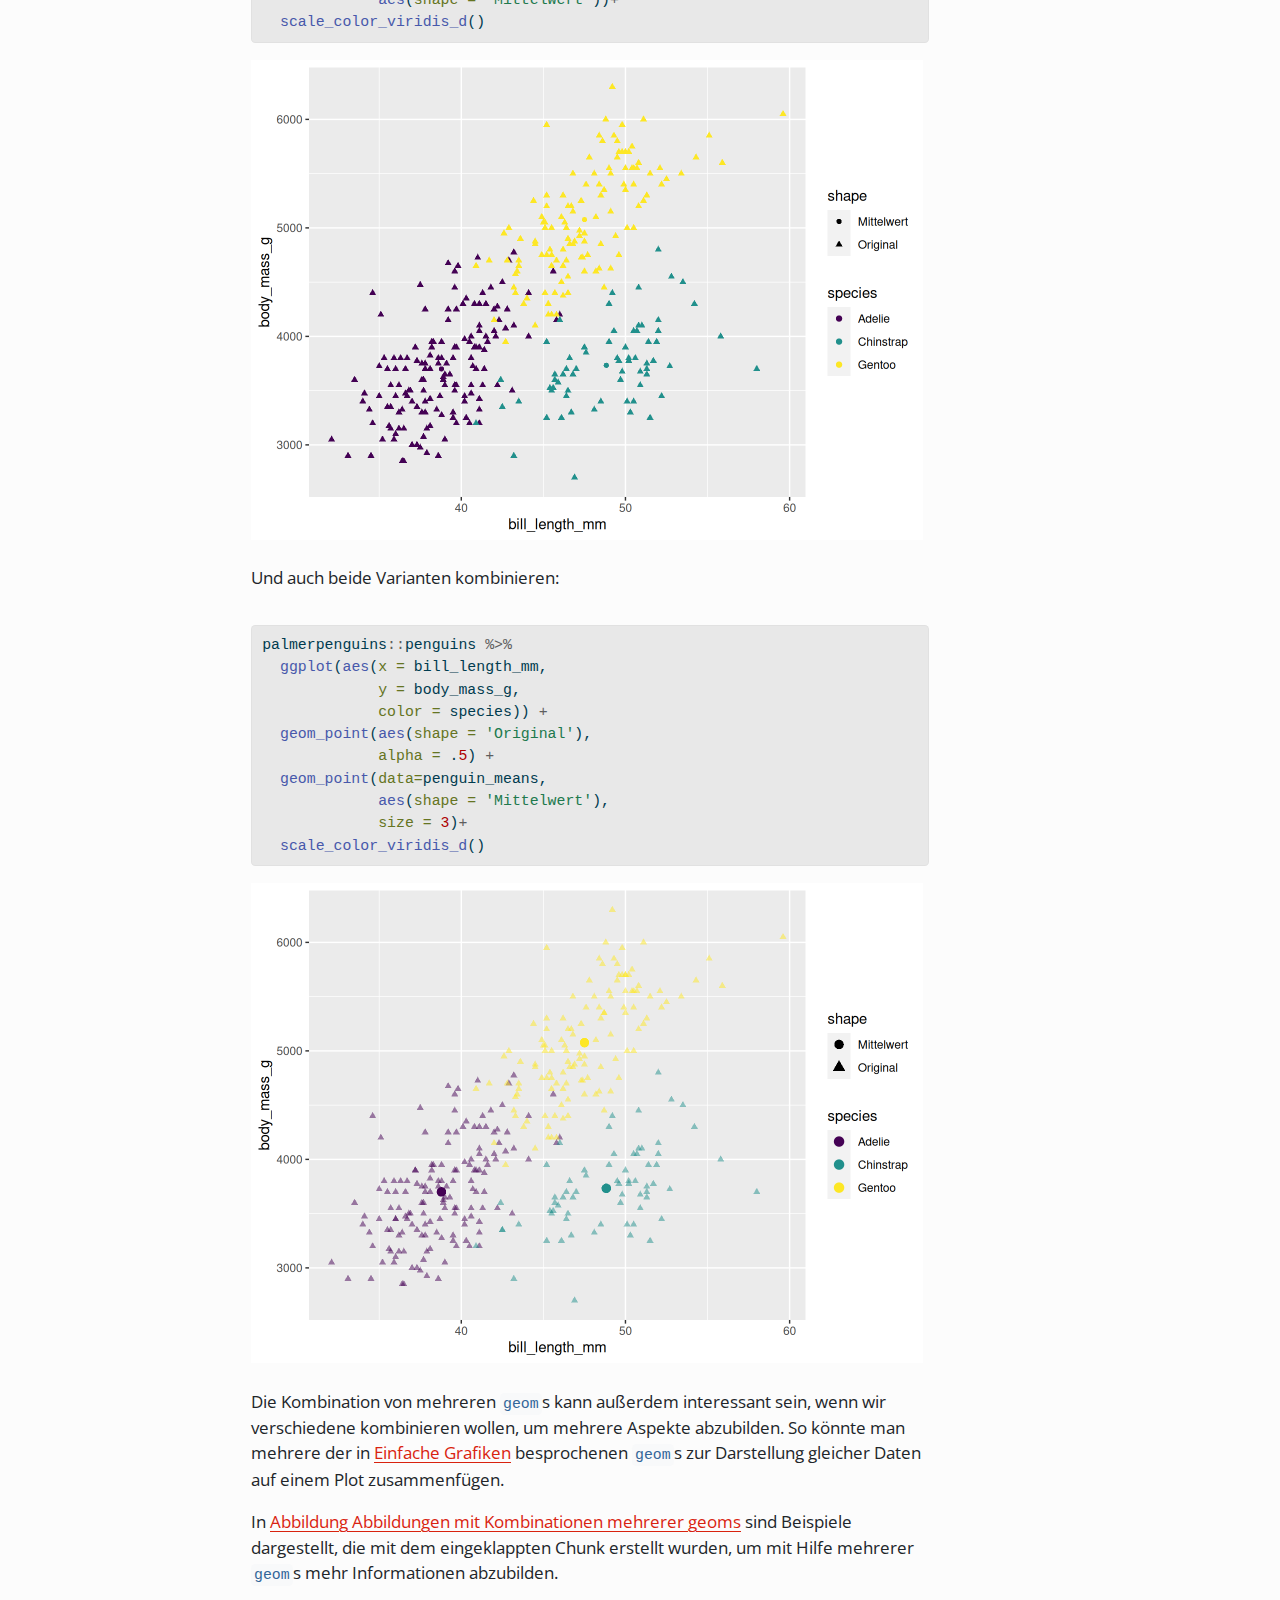
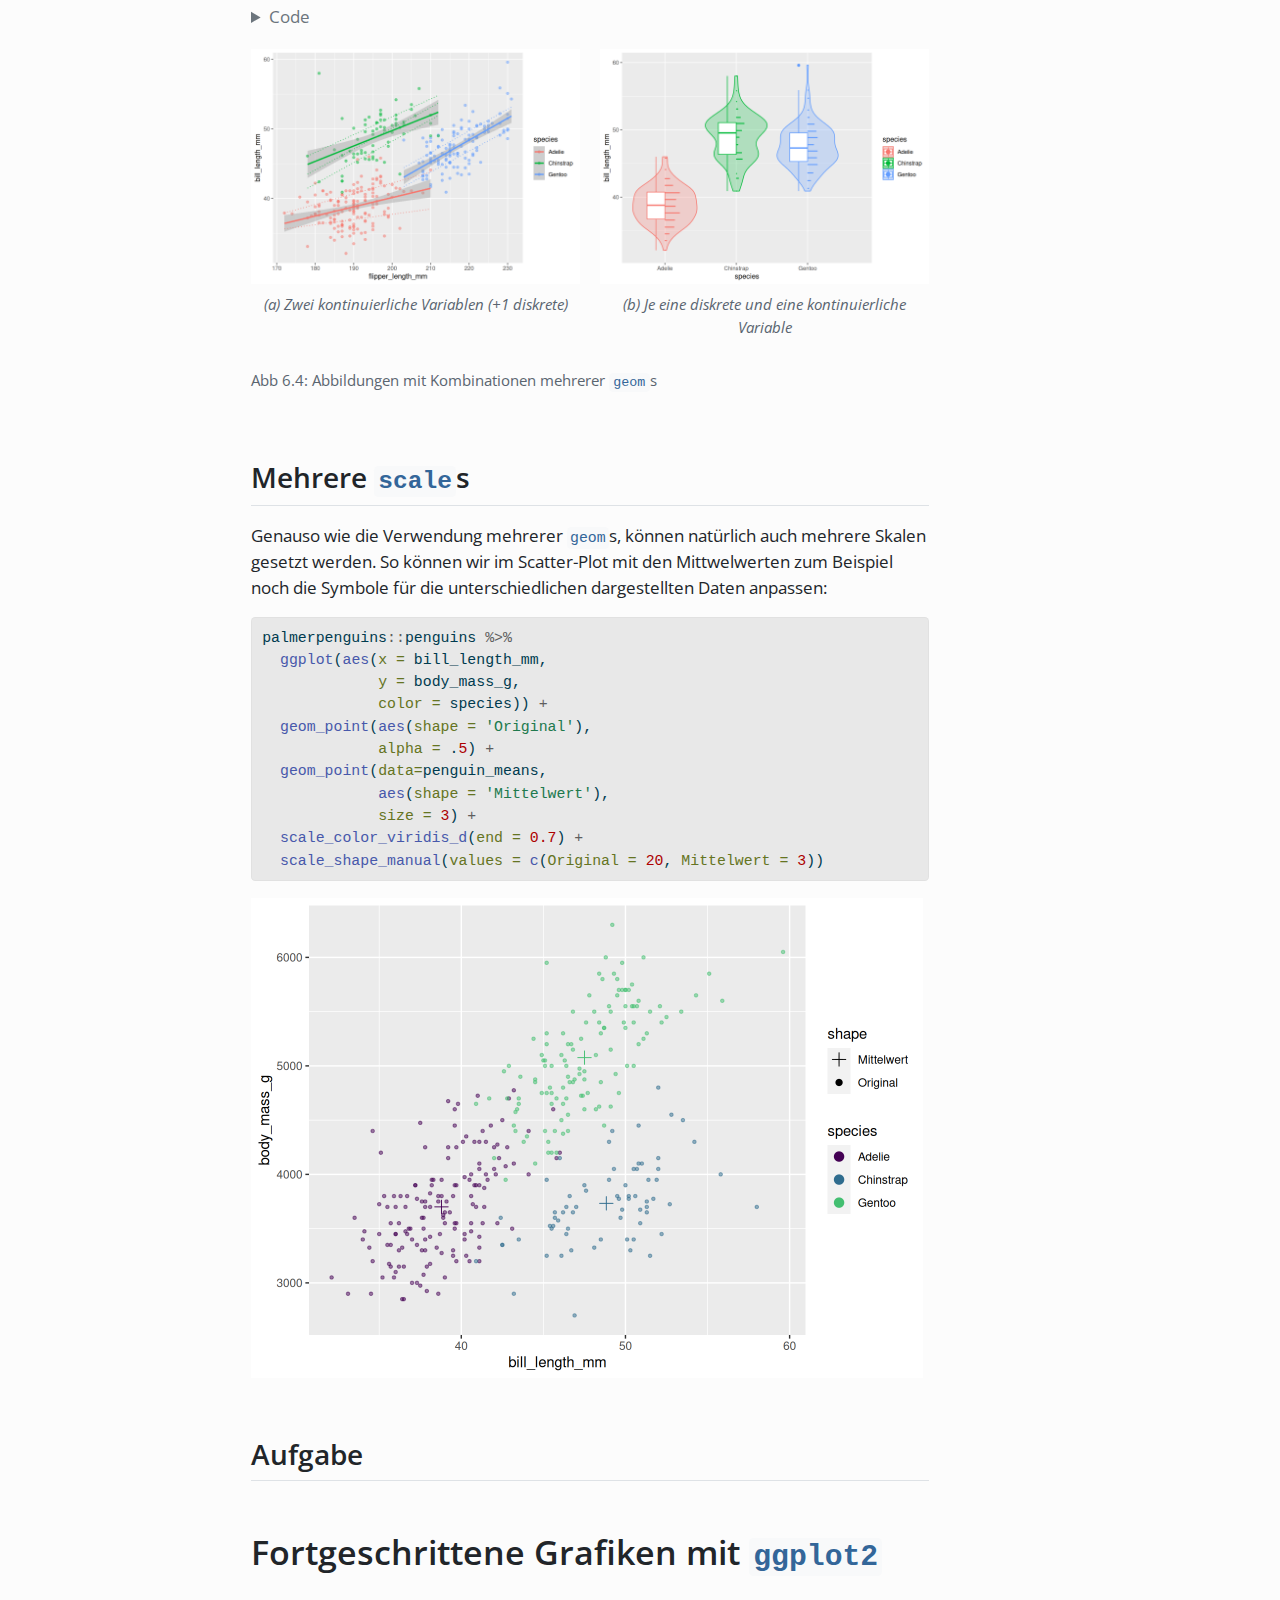
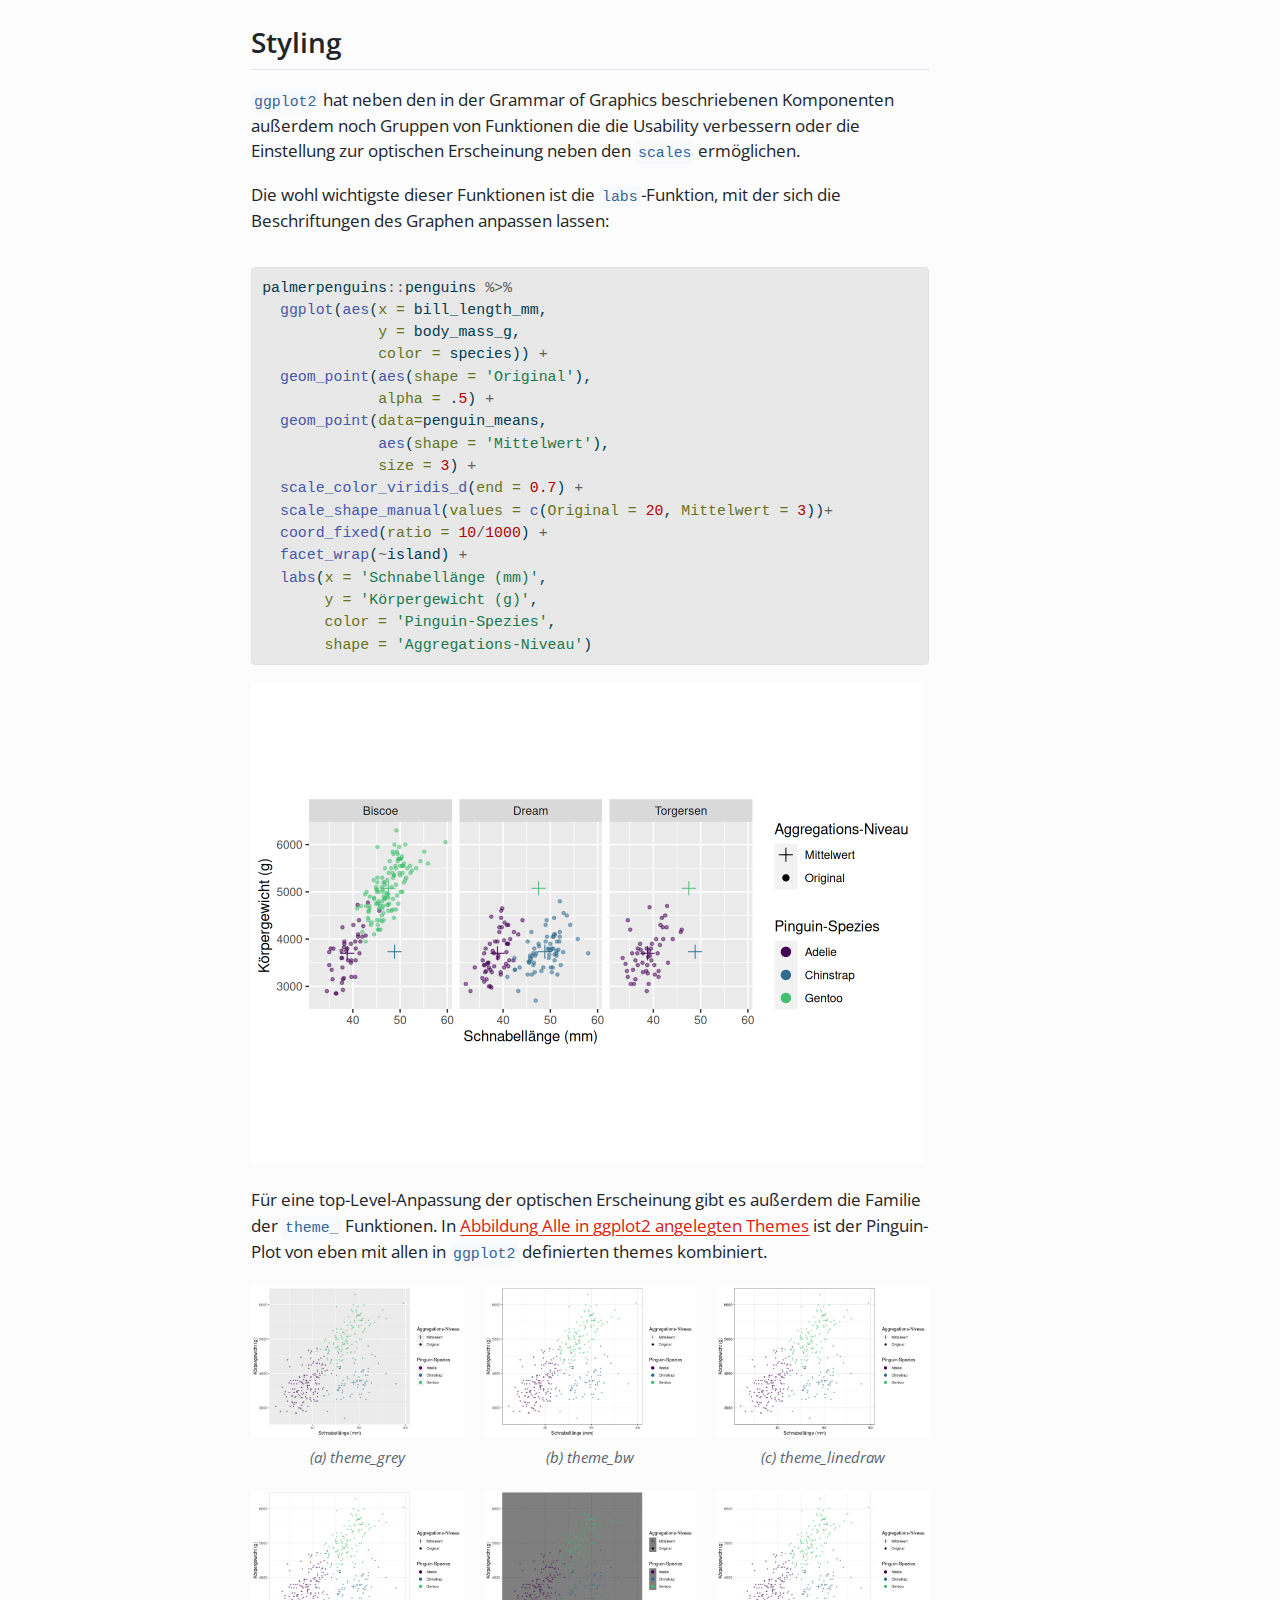
==== commit ef7f67b0: "added illustrations" ====
--- a/docs/graphics.html
+++ b/docs/graphics.html
@@ -86,7 +86,7 @@
 <meta name="quarto:offset" content="./">
 <link href="./wrangling02.html" rel="next">
 <link href="./wrangling01.html" rel="prev">
-<link href="./happy_cover.png" rel="icon" type="image/png">
+<link href="./magpie_cover.webp" rel="icon">
 <script src="site_libs/quarto-html/quarto.js"></script>
 <script src="site_libs/quarto-html/popper.min.js"></script>
 <script src="site_libs/quarto-html/tippy.umd.min.js"></script>
@@ -152,7 +152,7 @@
   <nav id="quarto-sidebar" class="sidebar collapse collapse-horizontal quarto-sidebar-collapse-item sidebar-navigation docked overflow-auto">
     <div class="pt-lg-2 mt-2 text-left sidebar-header sidebar-header-stacked">
       <a href="./index.html" class="sidebar-logo-link">
-      <img src="./happy_cover.png" alt="" class="sidebar-logo py-0 d-lg-inline d-none">
+      <img src="./magpie_cover.webp" alt="" class="sidebar-logo py-0 d-lg-inline d-none">
       </a>
     <div class="sidebar-title mb-0 py-0">
       <a href="./">Einführung in R</a> 
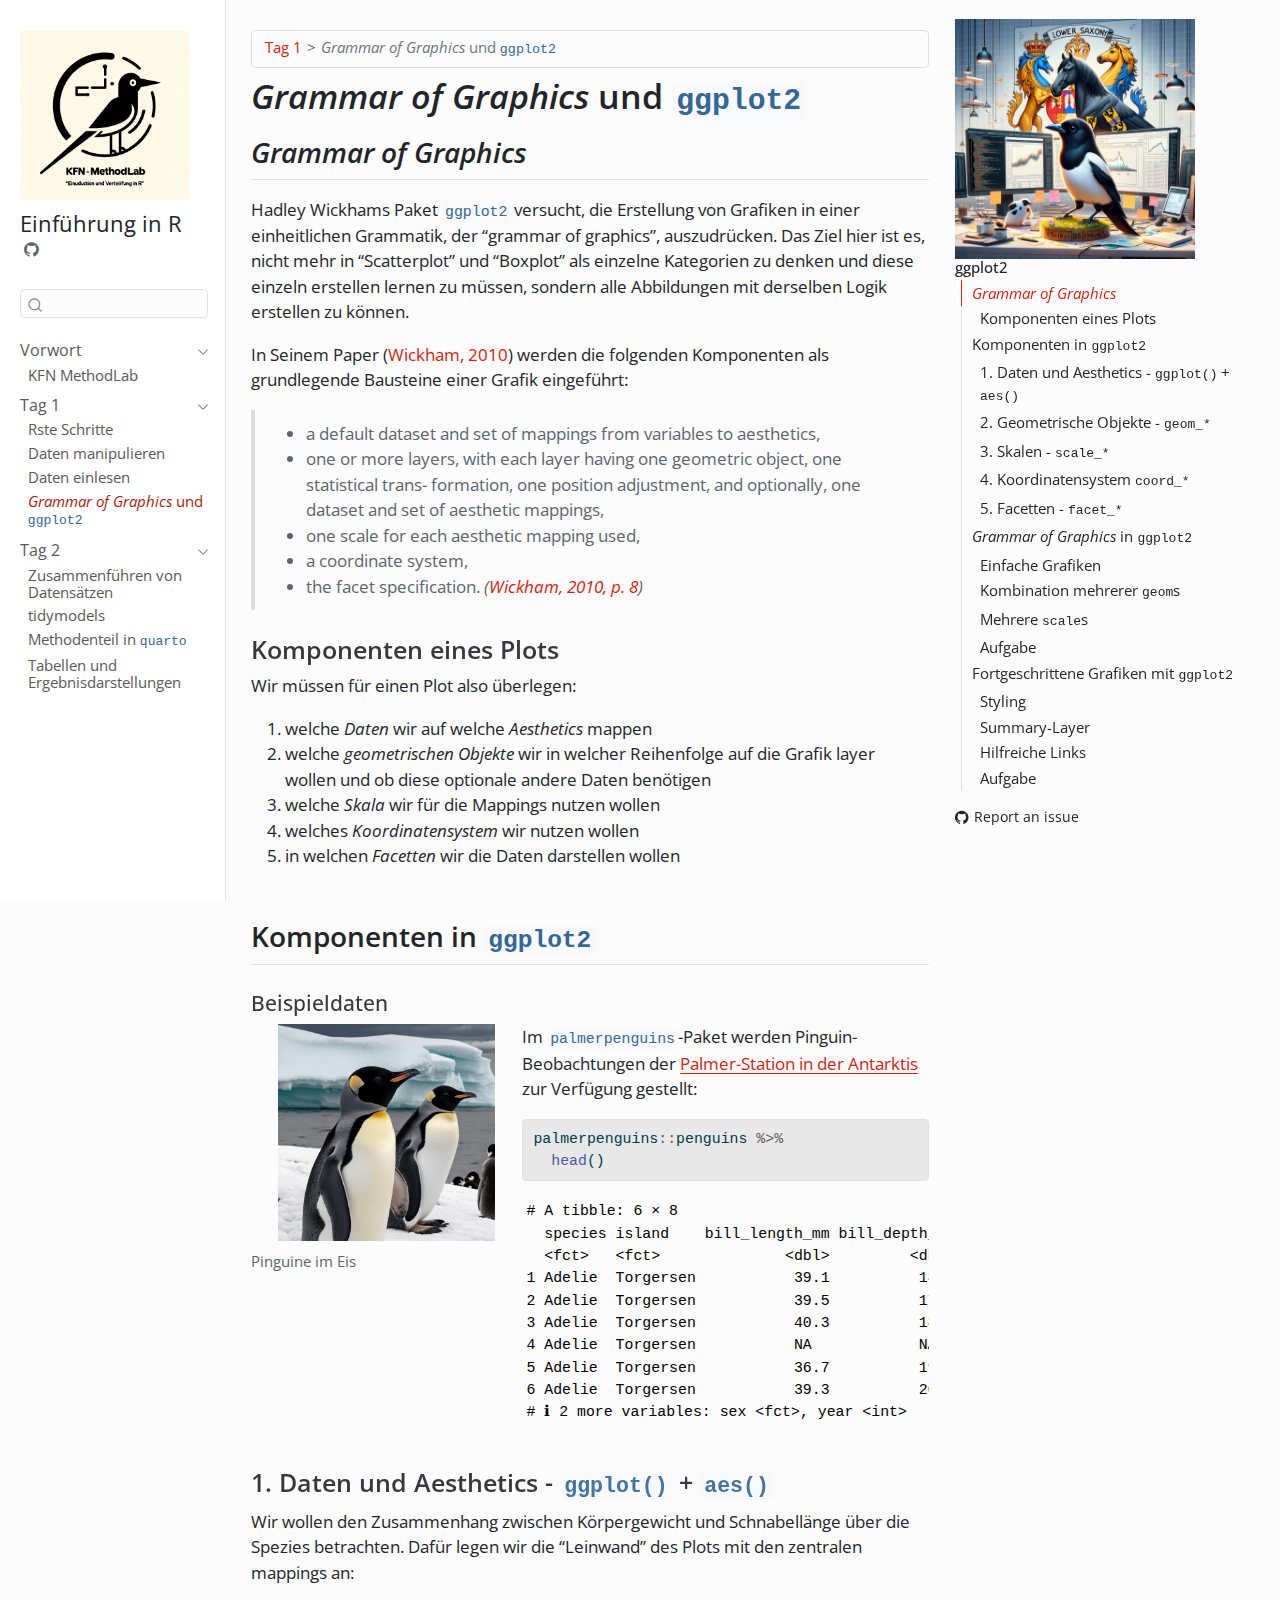
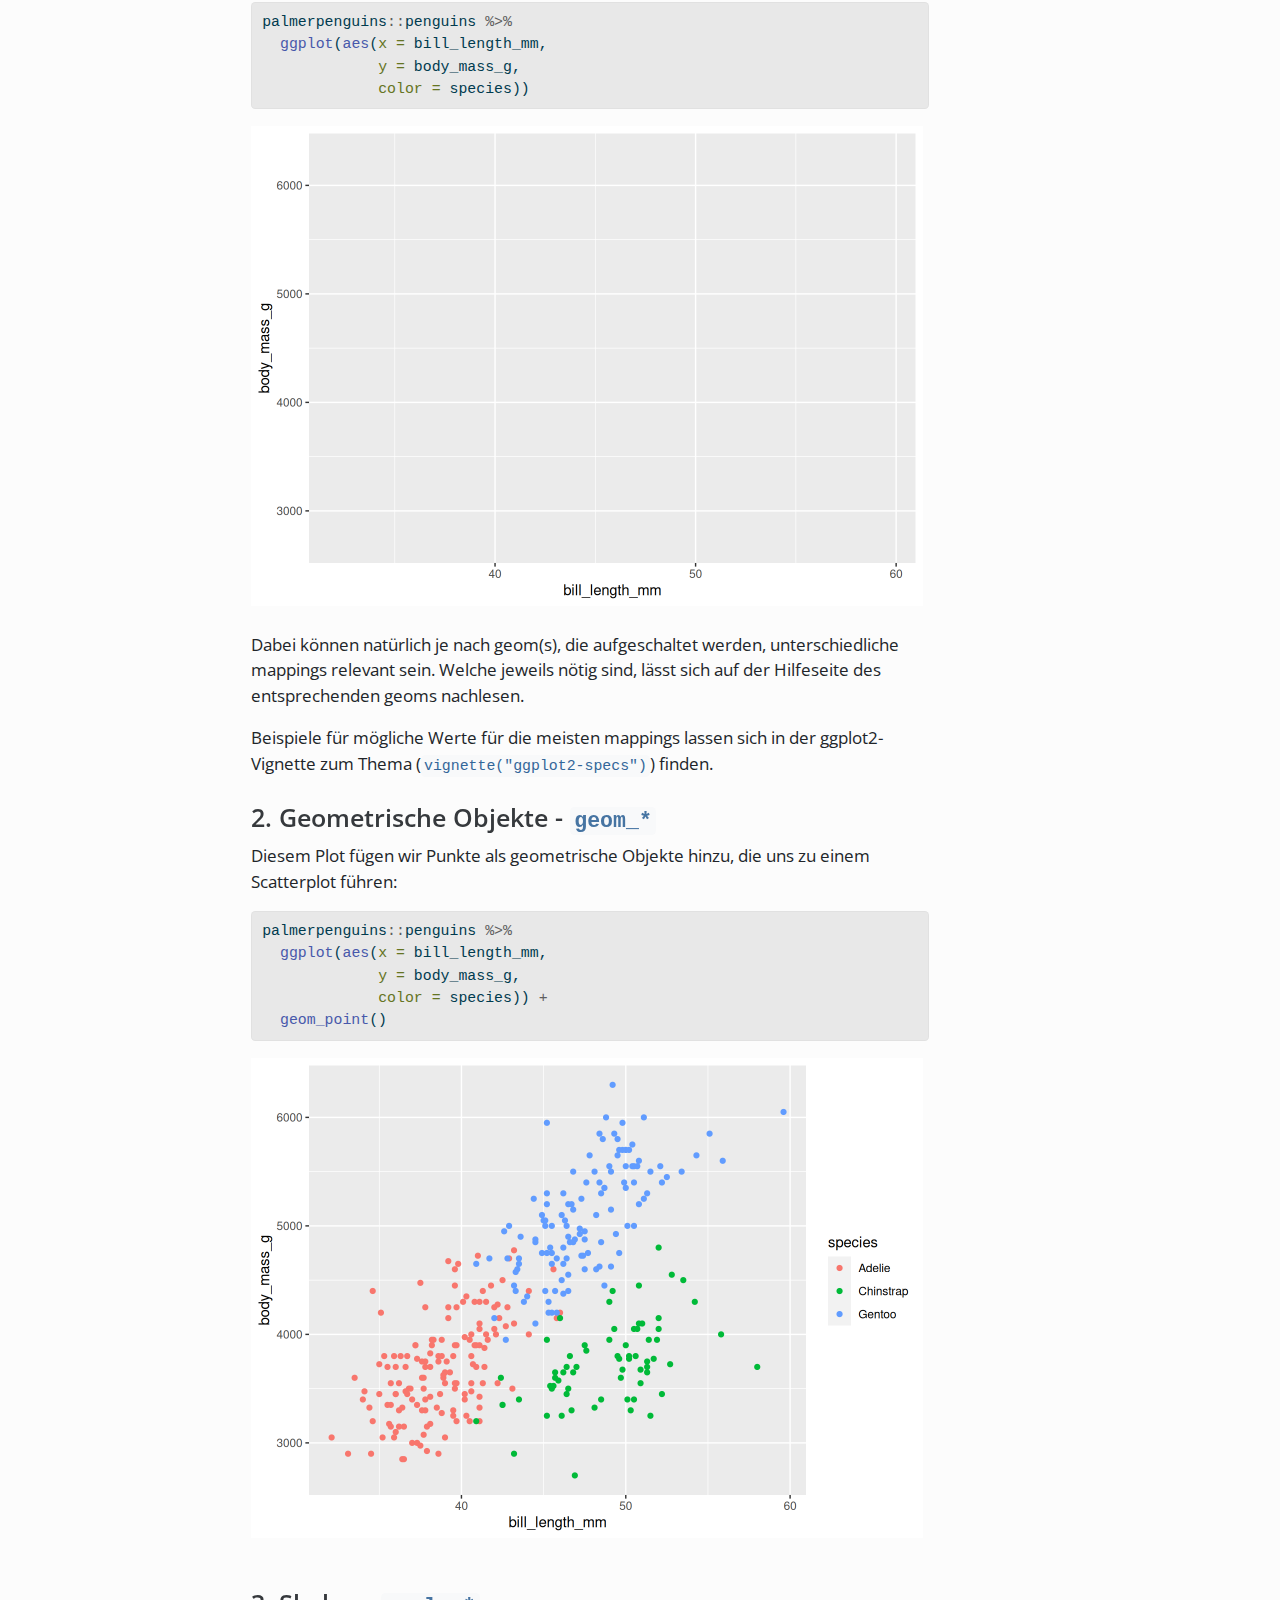
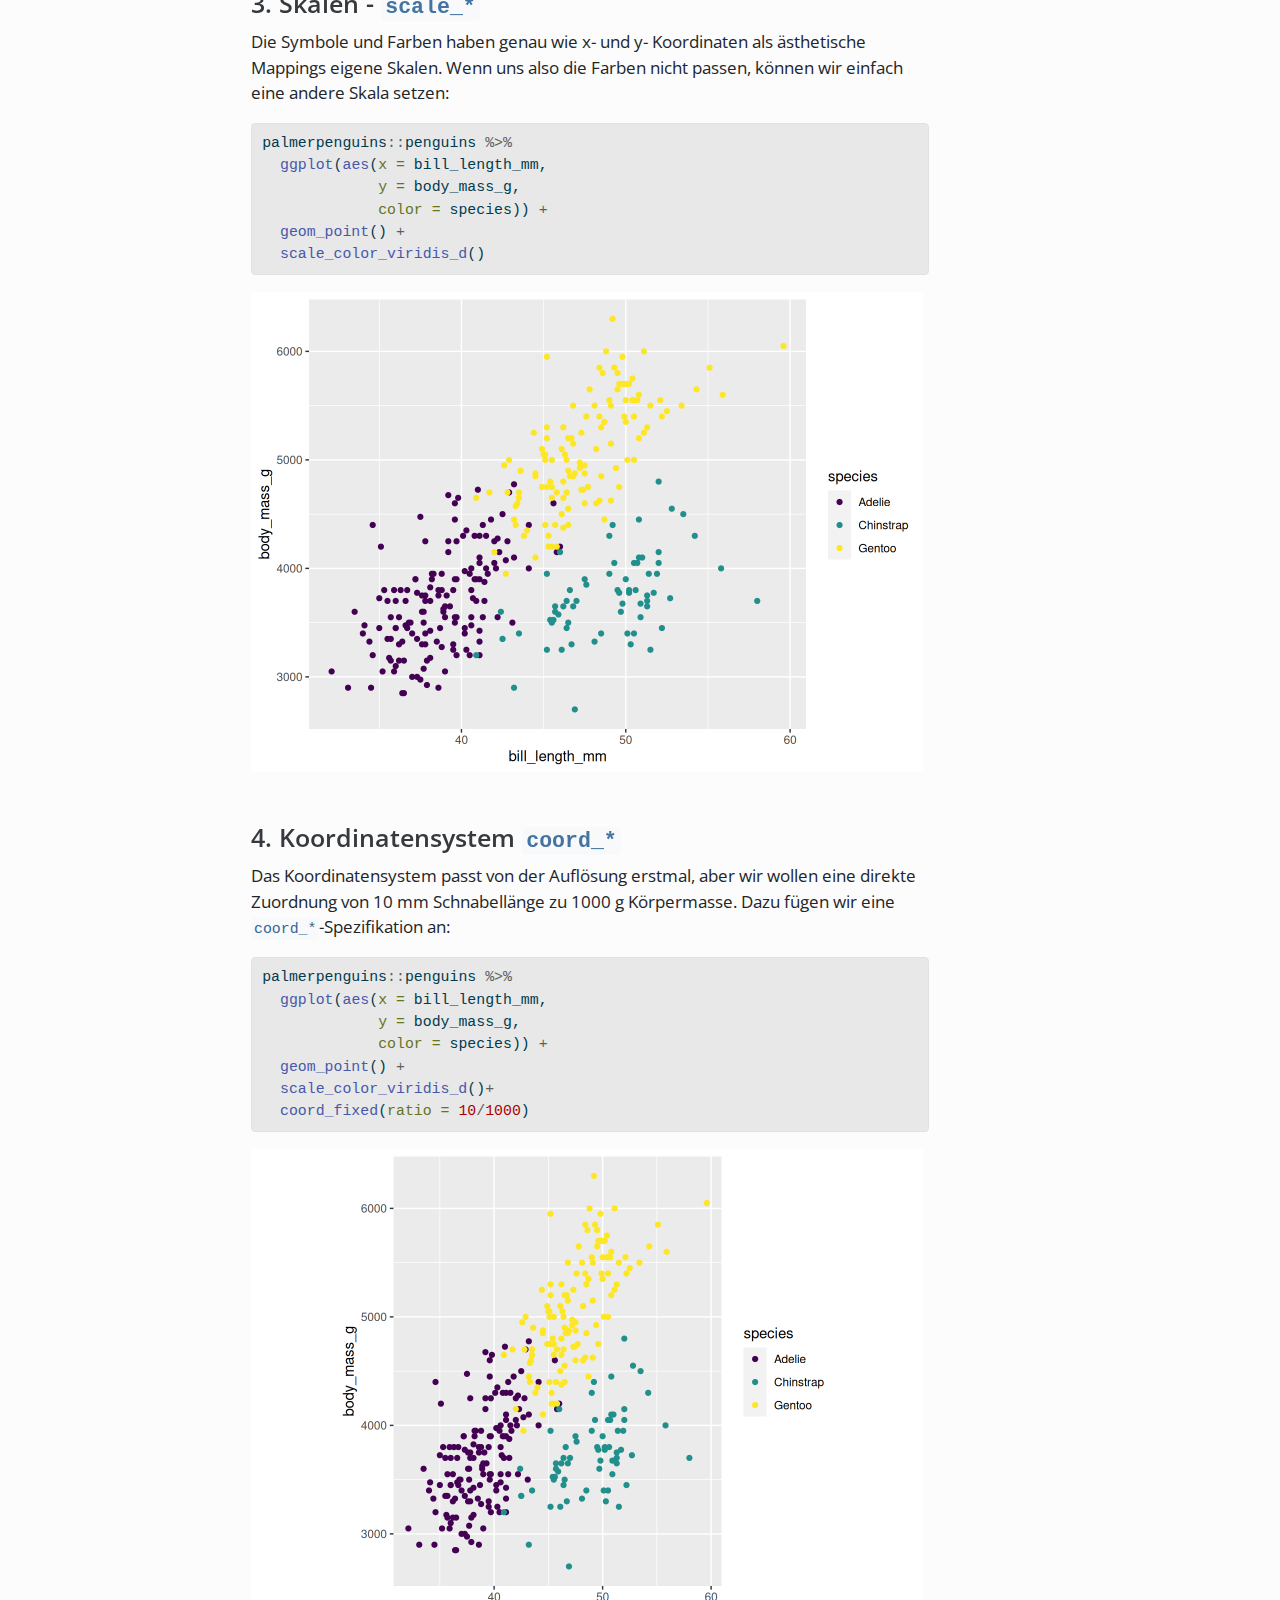
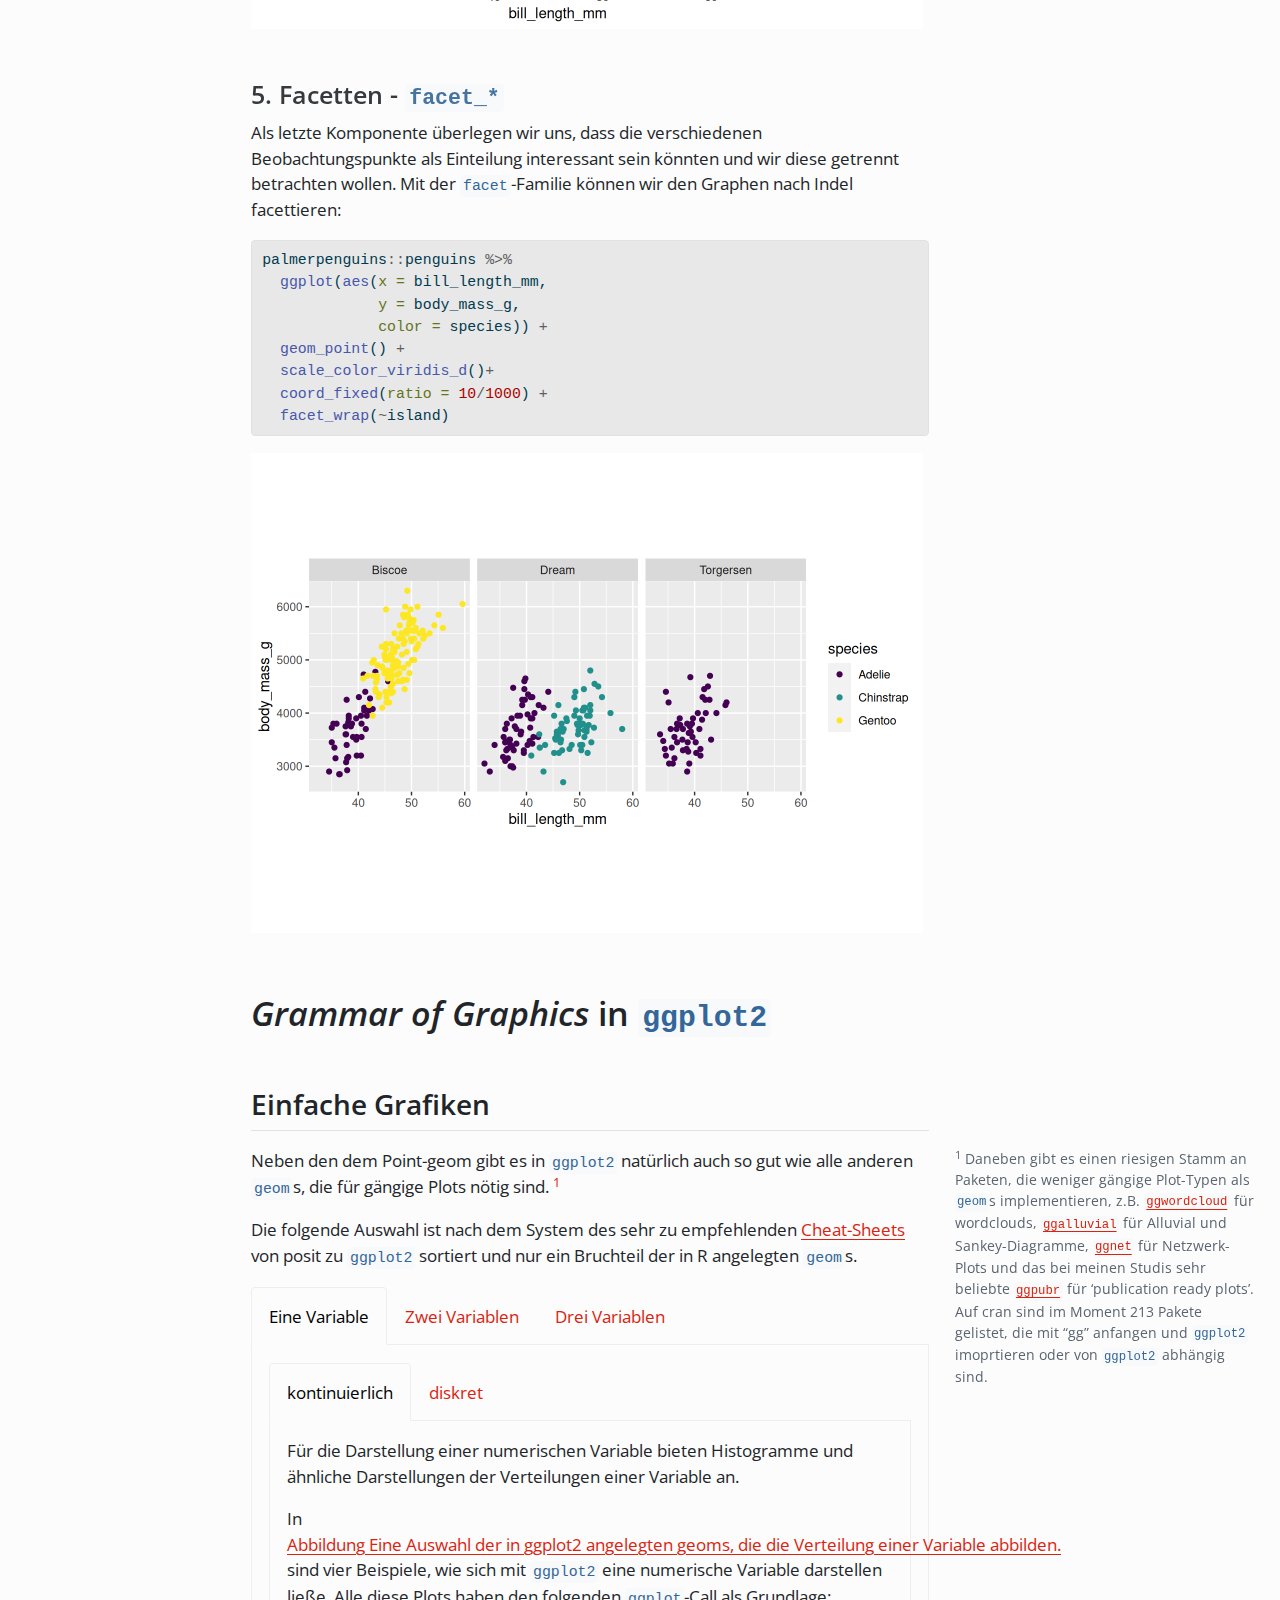
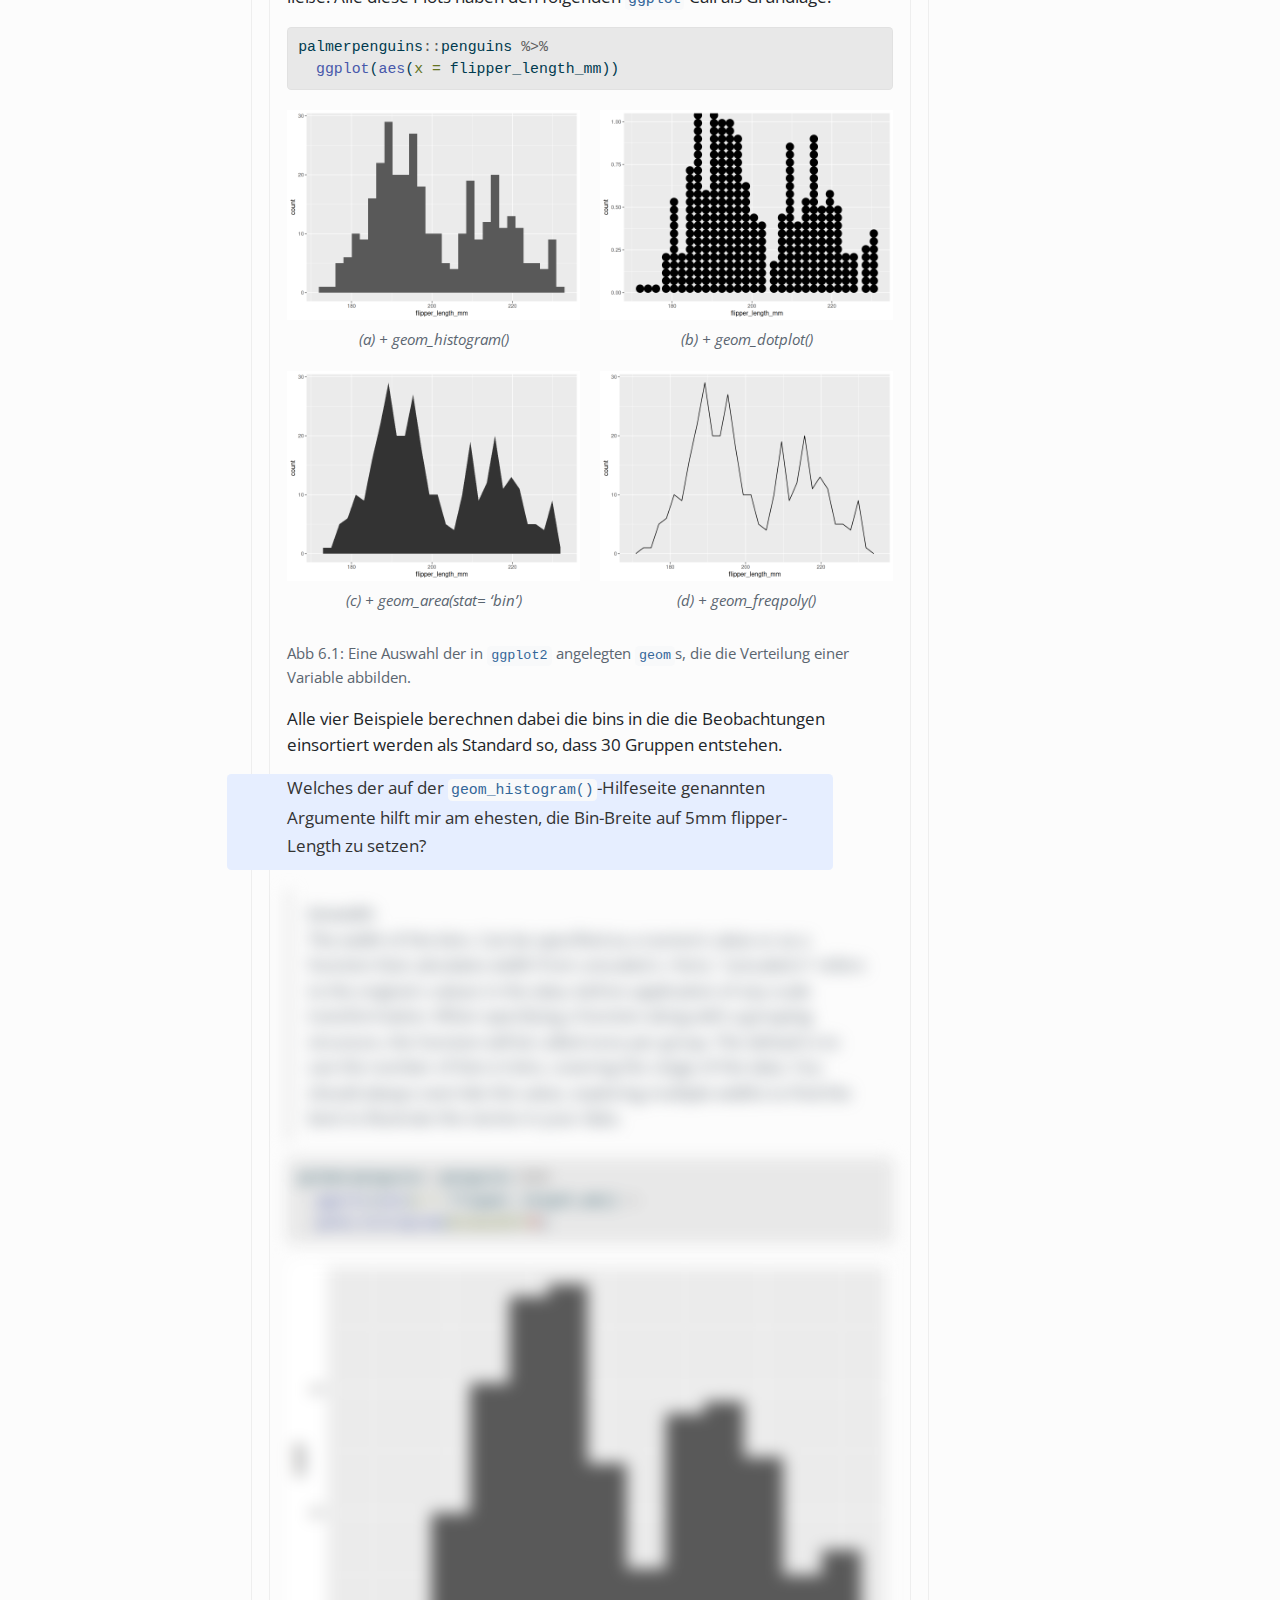
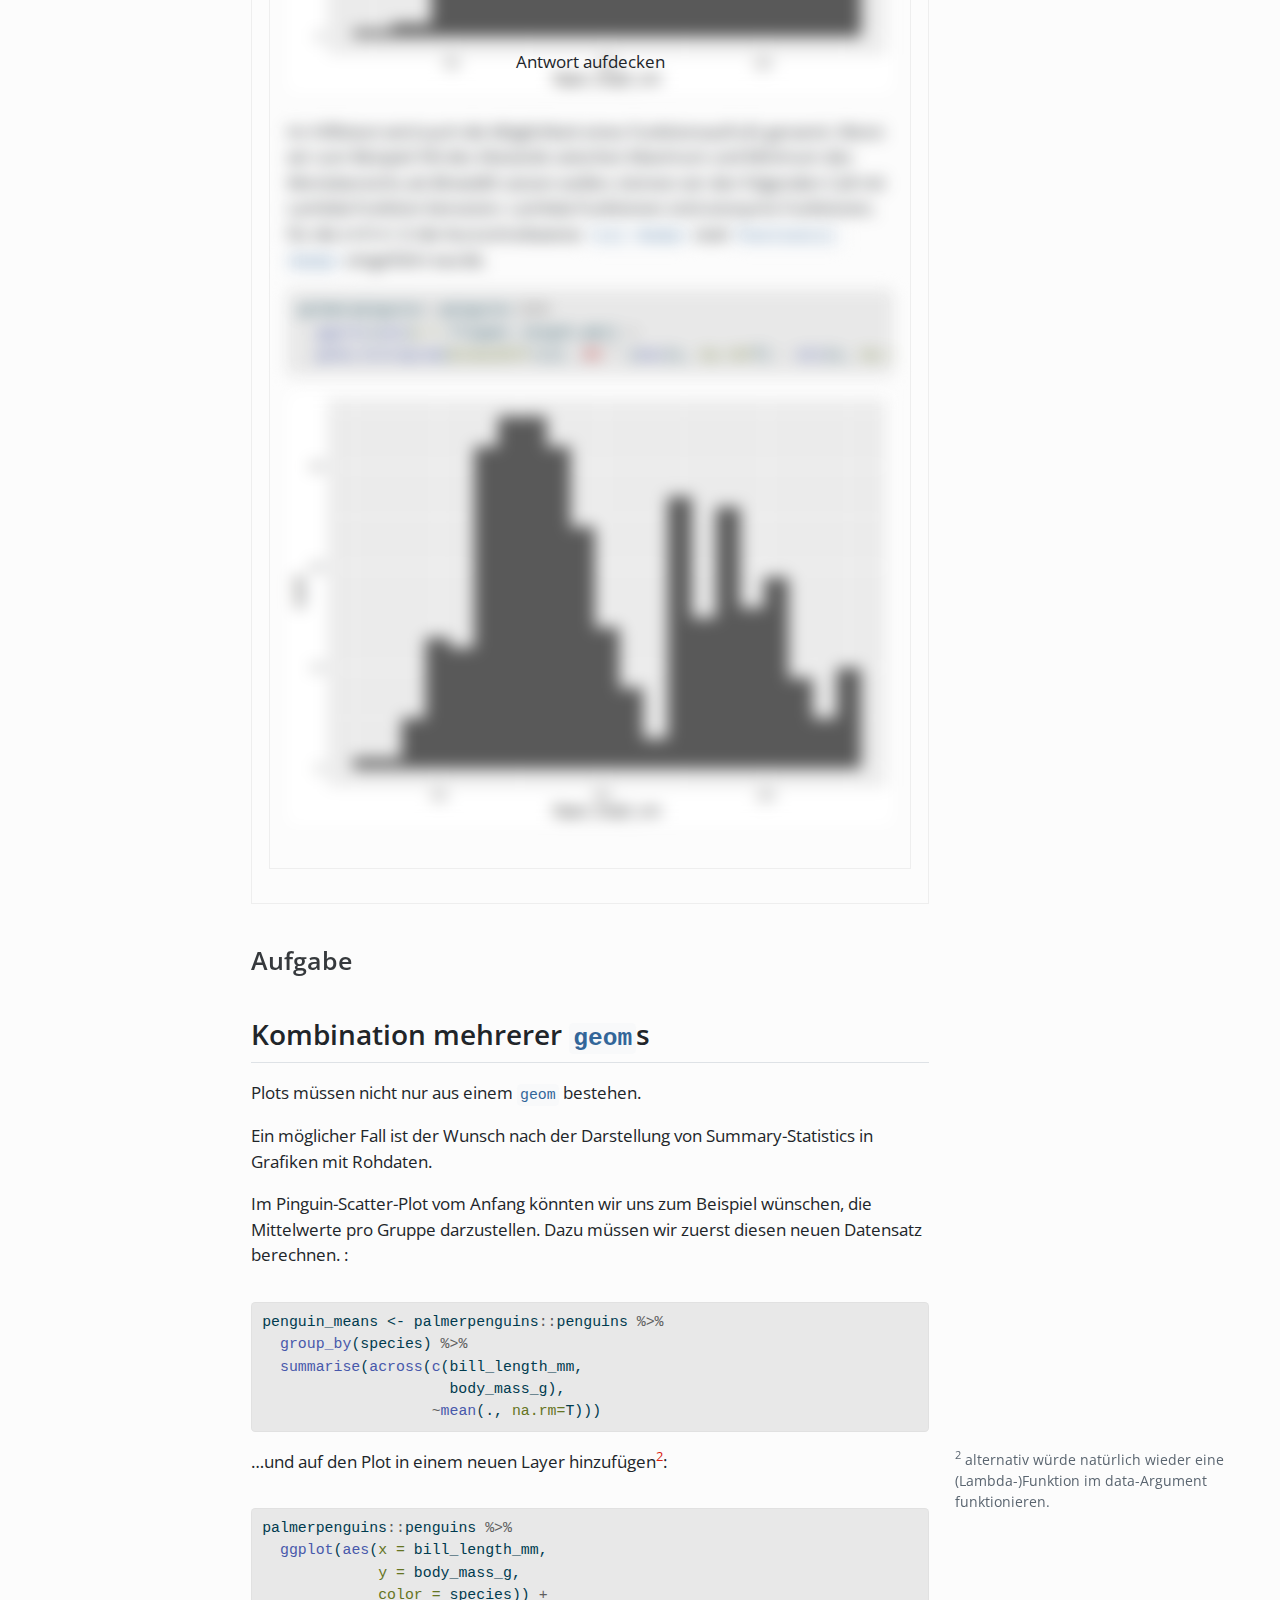
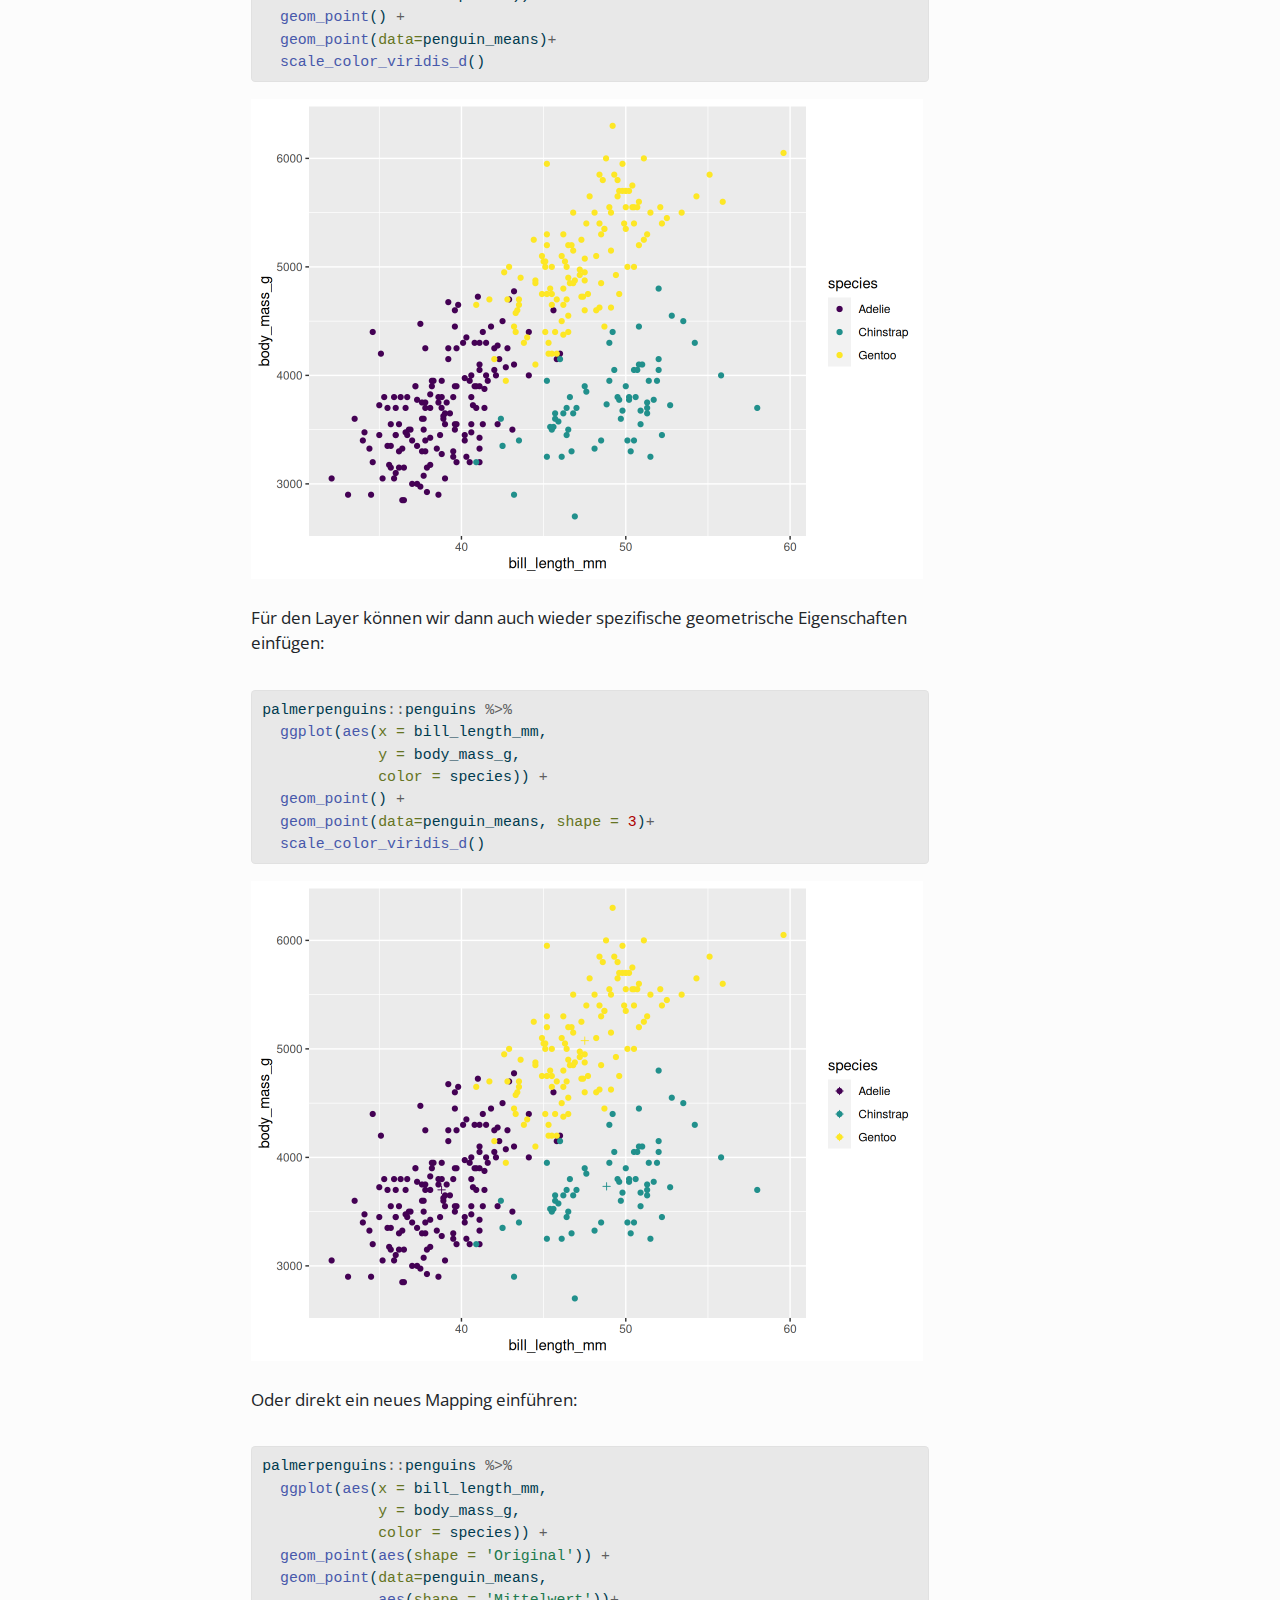
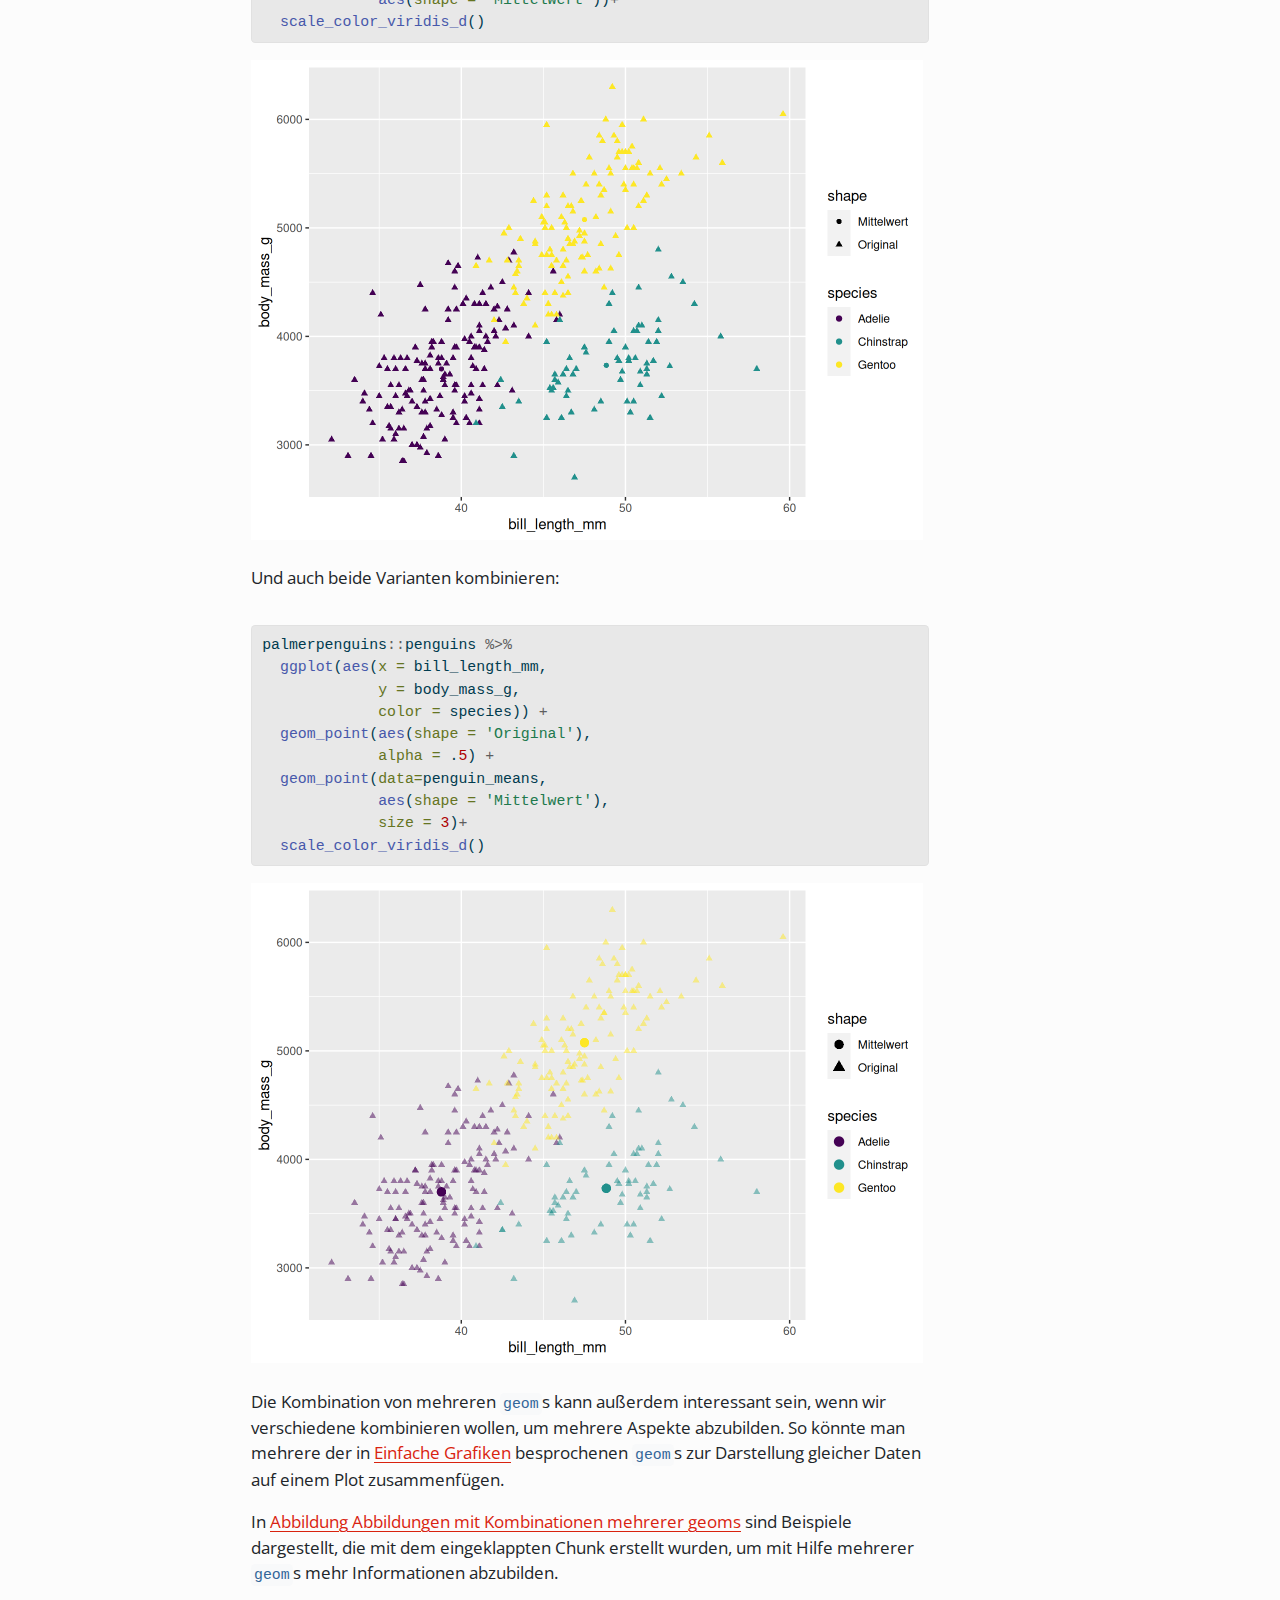
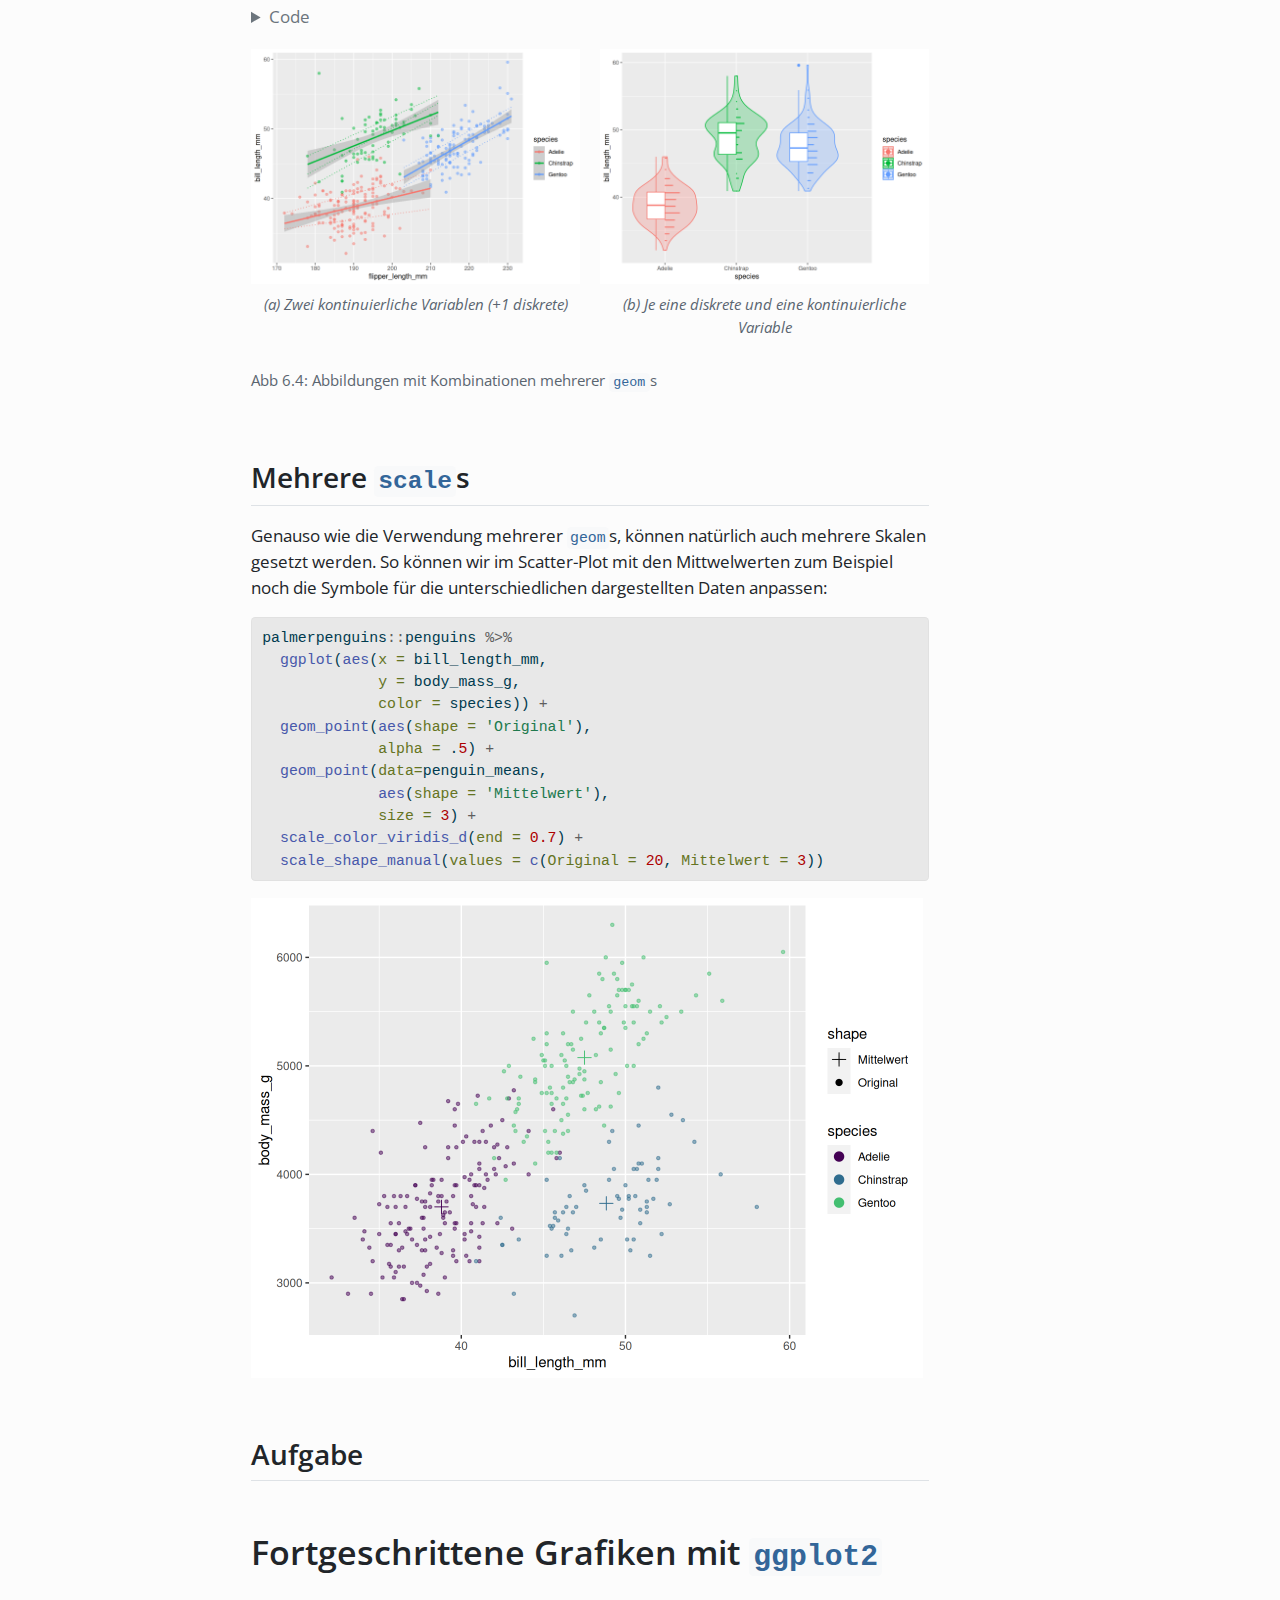
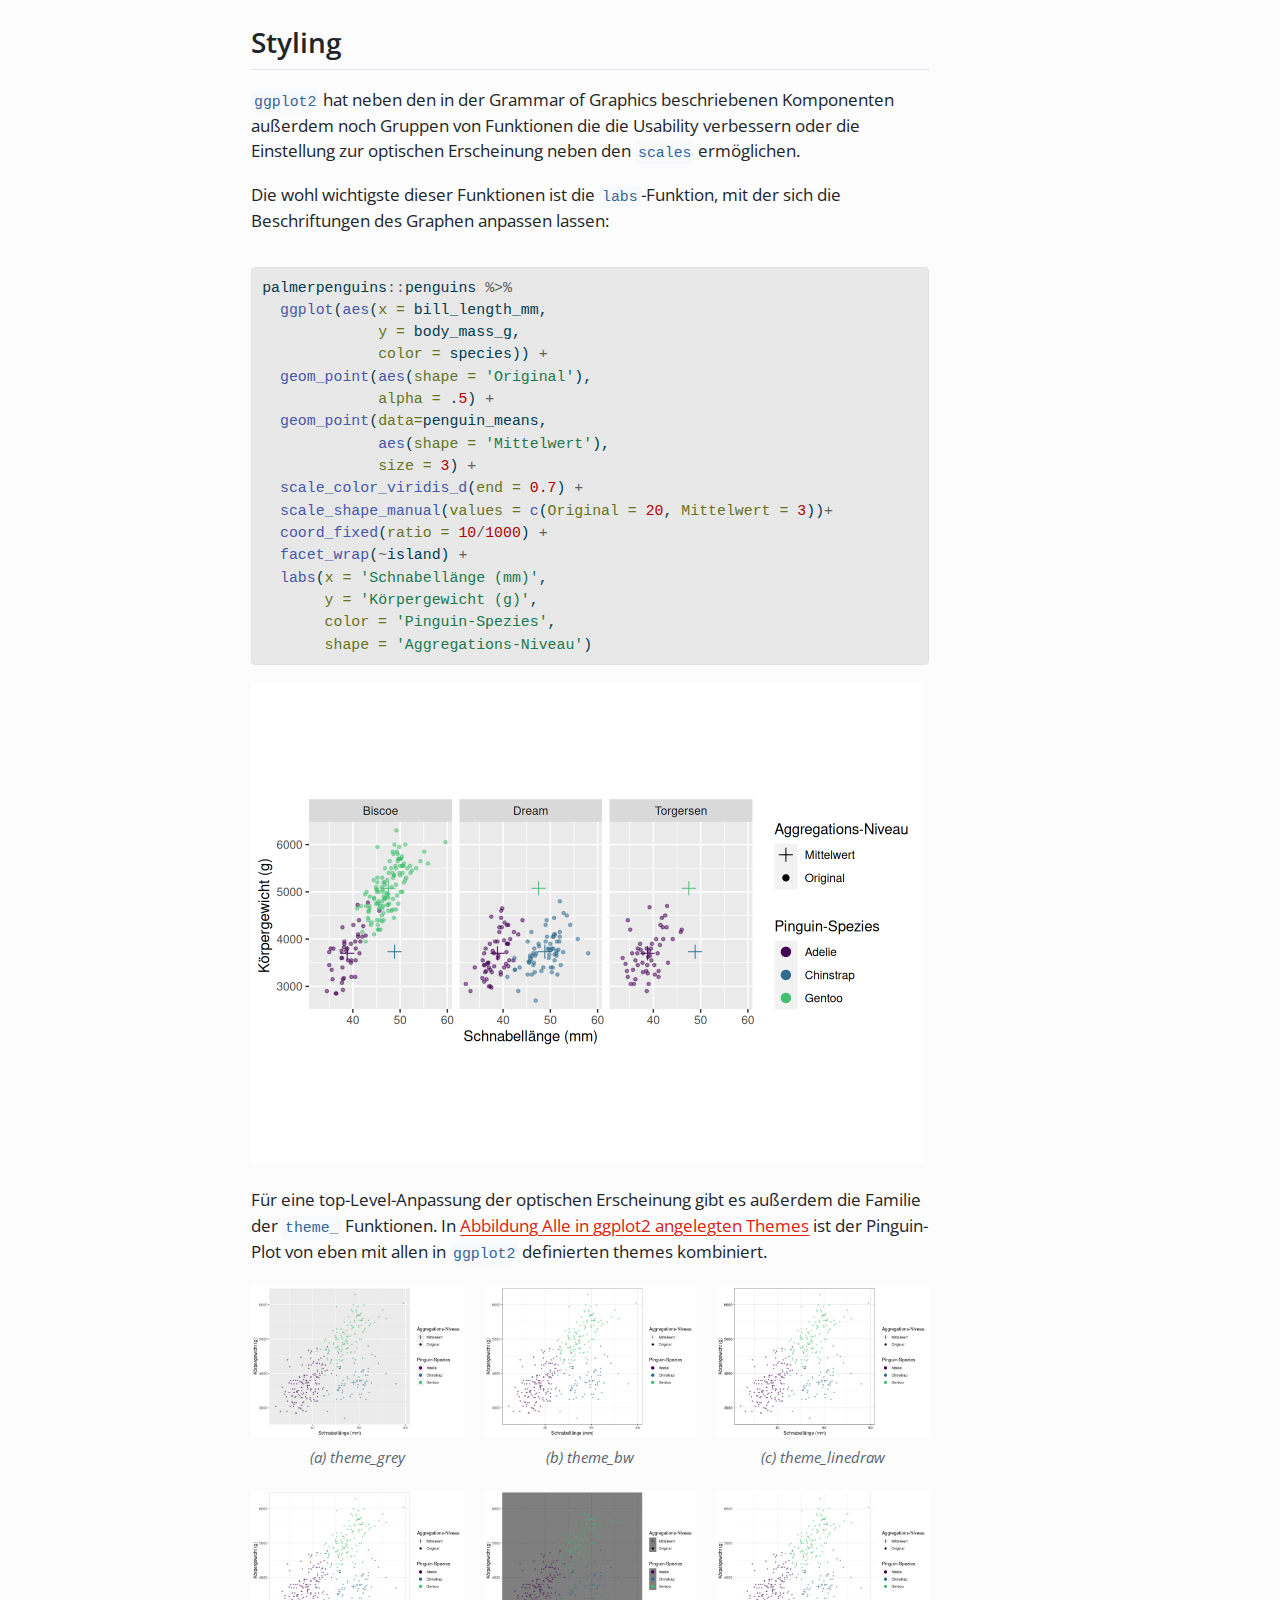
==== commit 58d9c71a: "last chapter written" ====
--- a/docs/graphics.html
+++ b/docs/graphics.html
@@ -241,7 +241,7 @@
 </li>
           <li class="sidebar-item">
   <div class="sidebar-item-container"> 
-  <a href="./tables.html" class="sidebar-item-text sidebar-link"><span class="chapter-title">Erstellung von APA-konformen Tabellen</span></a>
+  <a href="./tables.html" class="sidebar-item-text sidebar-link"><span class="chapter-title">Tabellen und Ergebnisdarstellungen</span></a>
   </div>
 </li>
       </ul>
@@ -300,7 +300,7 @@
 
 <header id="title-block-header" class="quarto-title-block default"><nav class="quarto-page-breadcrumbs quarto-title-breadcrumbs d-none d-lg-block" aria-label="breadcrumb"><ol class="breadcrumb"><li class="breadcrumb-item"><a href="./rste_schritte.html">Tag 1</a></li><li class="breadcrumb-item"><a href="./graphics.html"><span class="chapter-title"><em>Grammar of Graphics</em> und <code>ggplot2</code></span></a></li></ol></nav>
 <div class="quarto-title">
-<h1 class="title"><span class="chapter-title"><em>Grammar of Graphics</em> und <code>ggplot2</code></span></h1>
+<h1 class="title"><span id="sec-ggplot" class="quarto-section-identifier"><span class="chapter-title"><em>Grammar of Graphics</em> und <code>ggplot2</code></span></span></h1>
 </div>
 
 
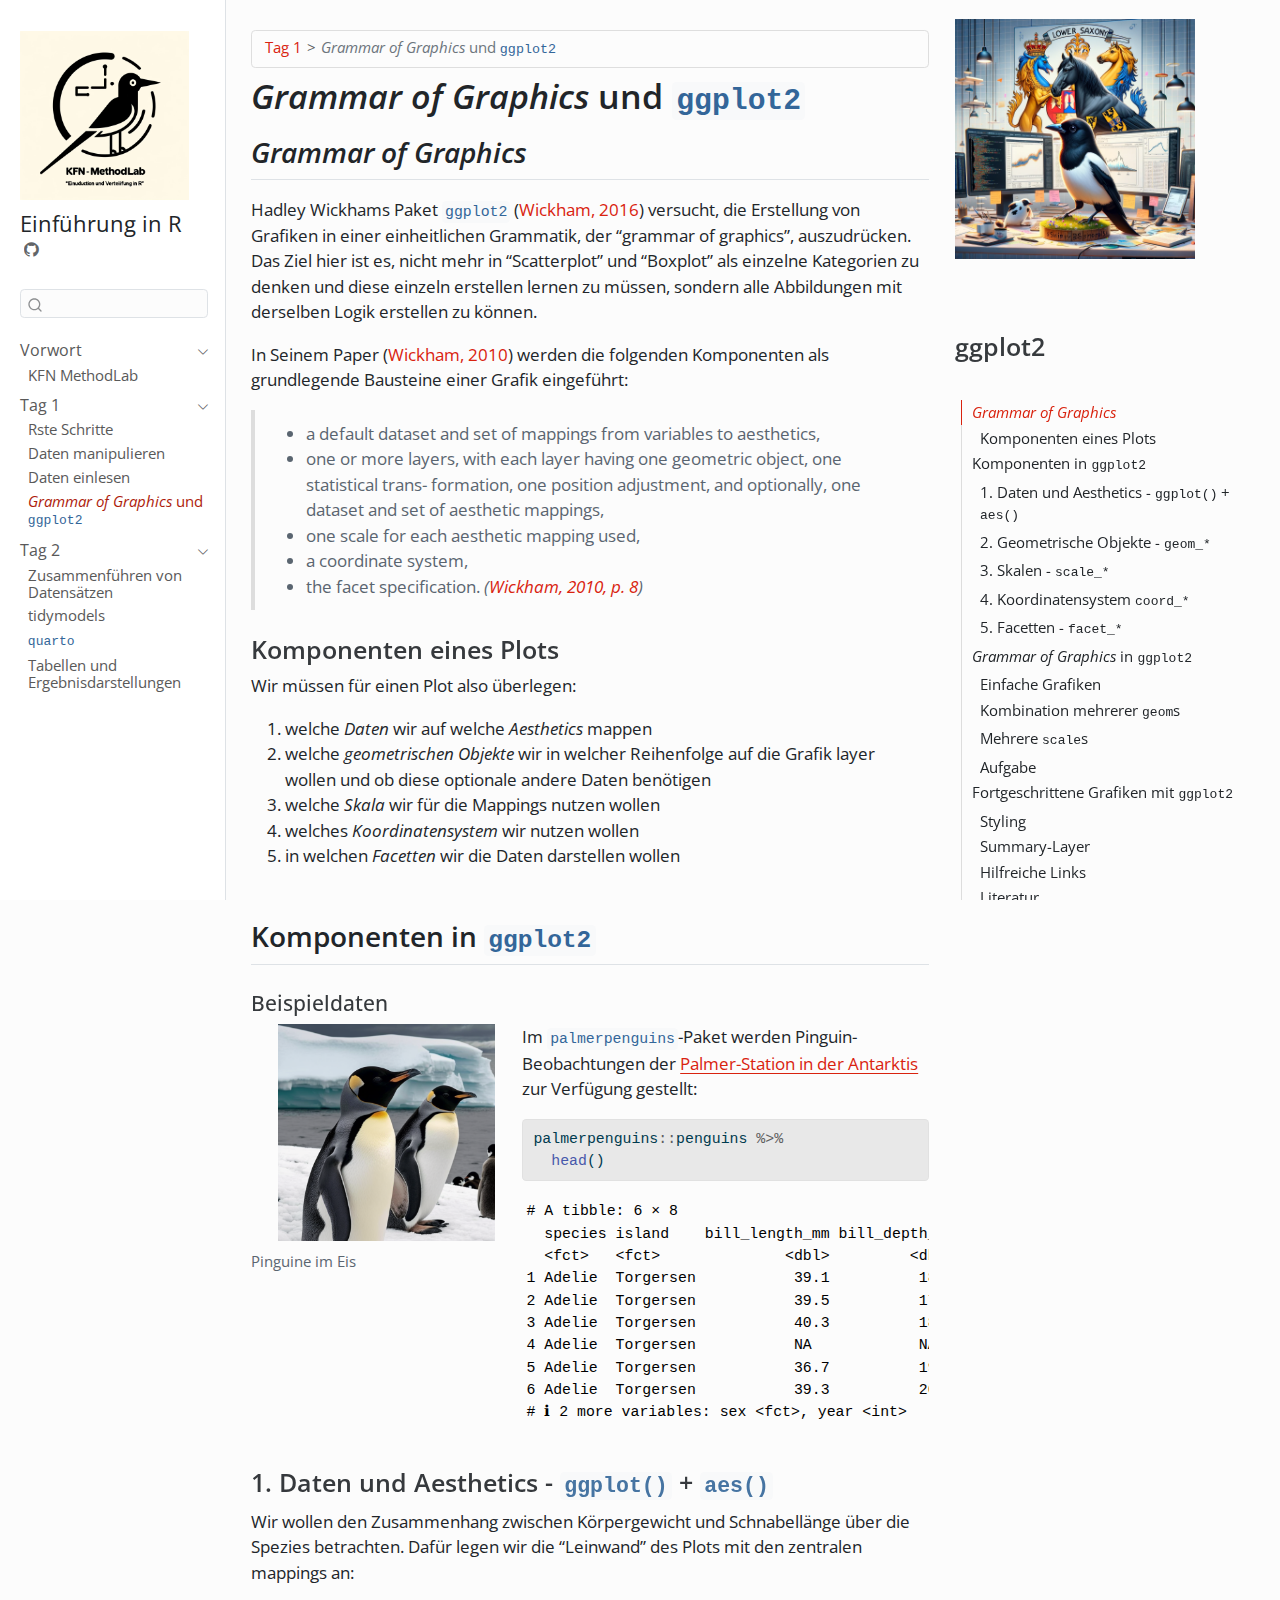
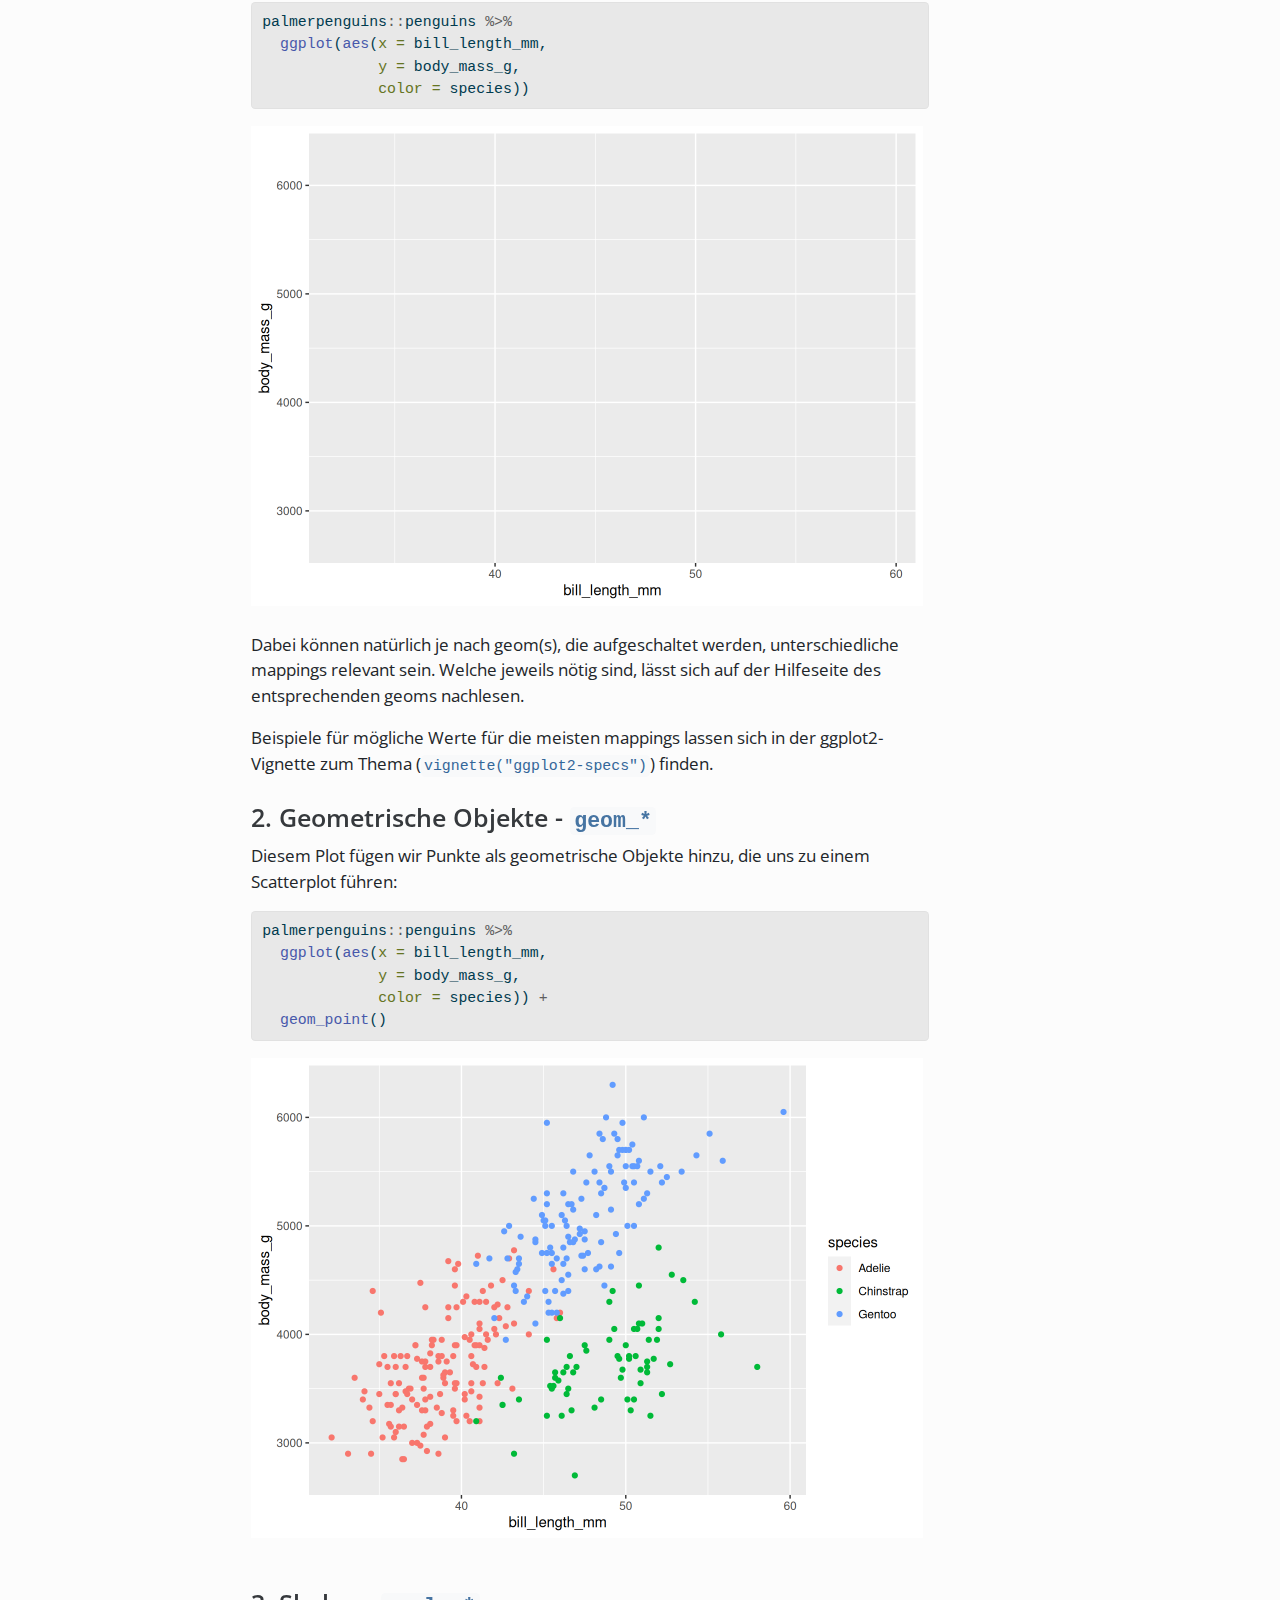
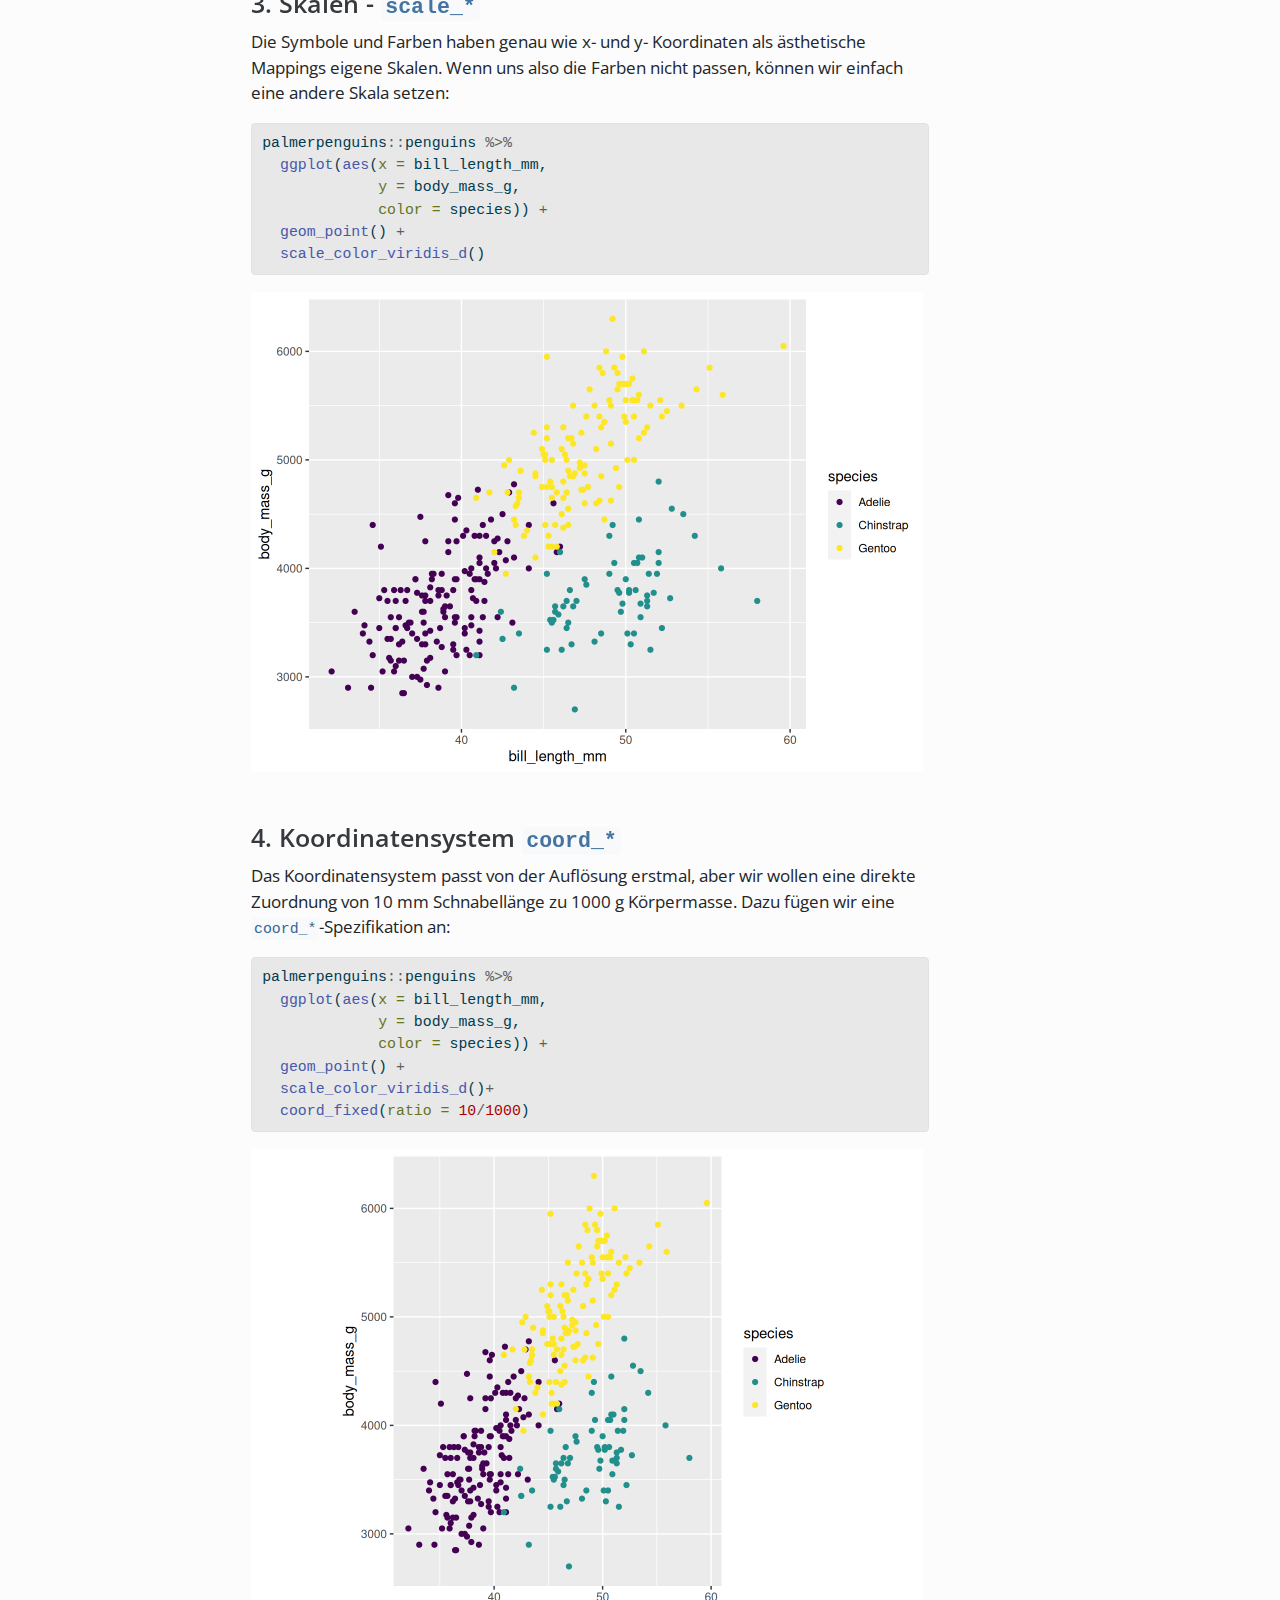
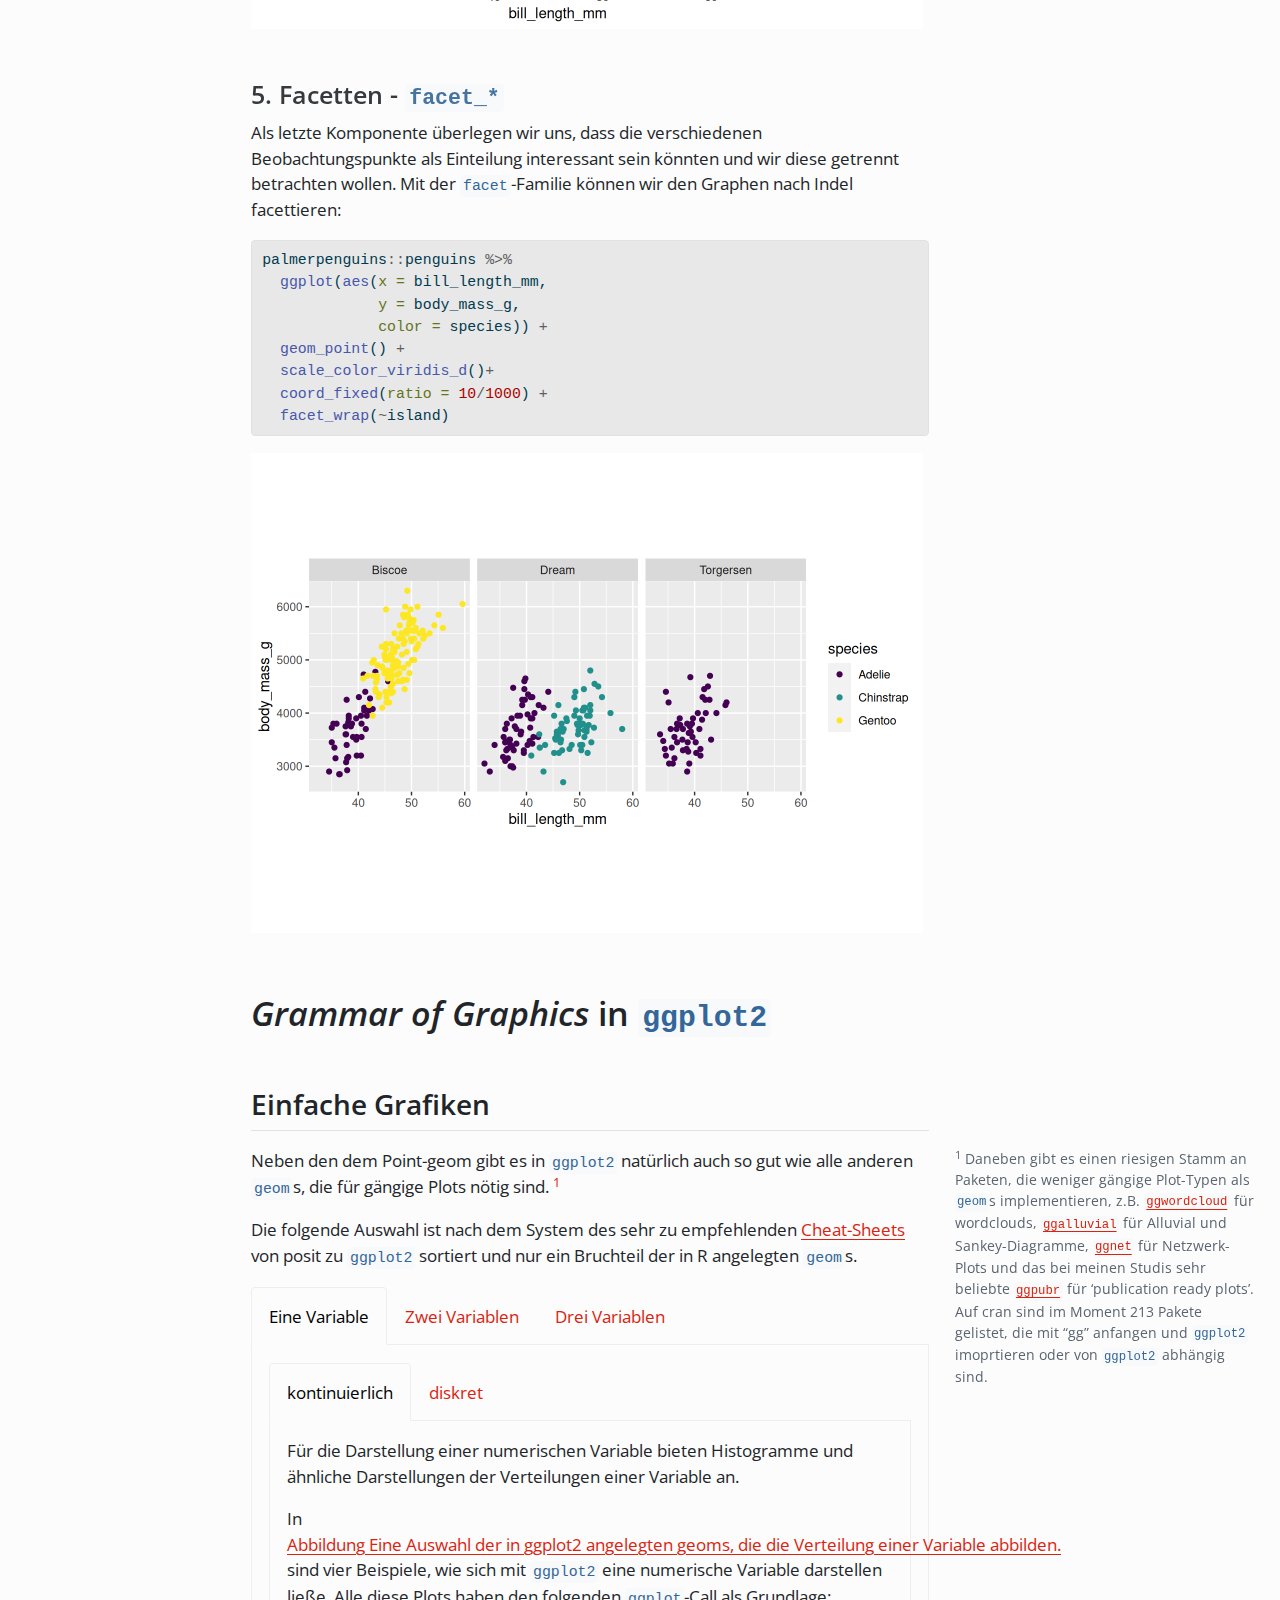
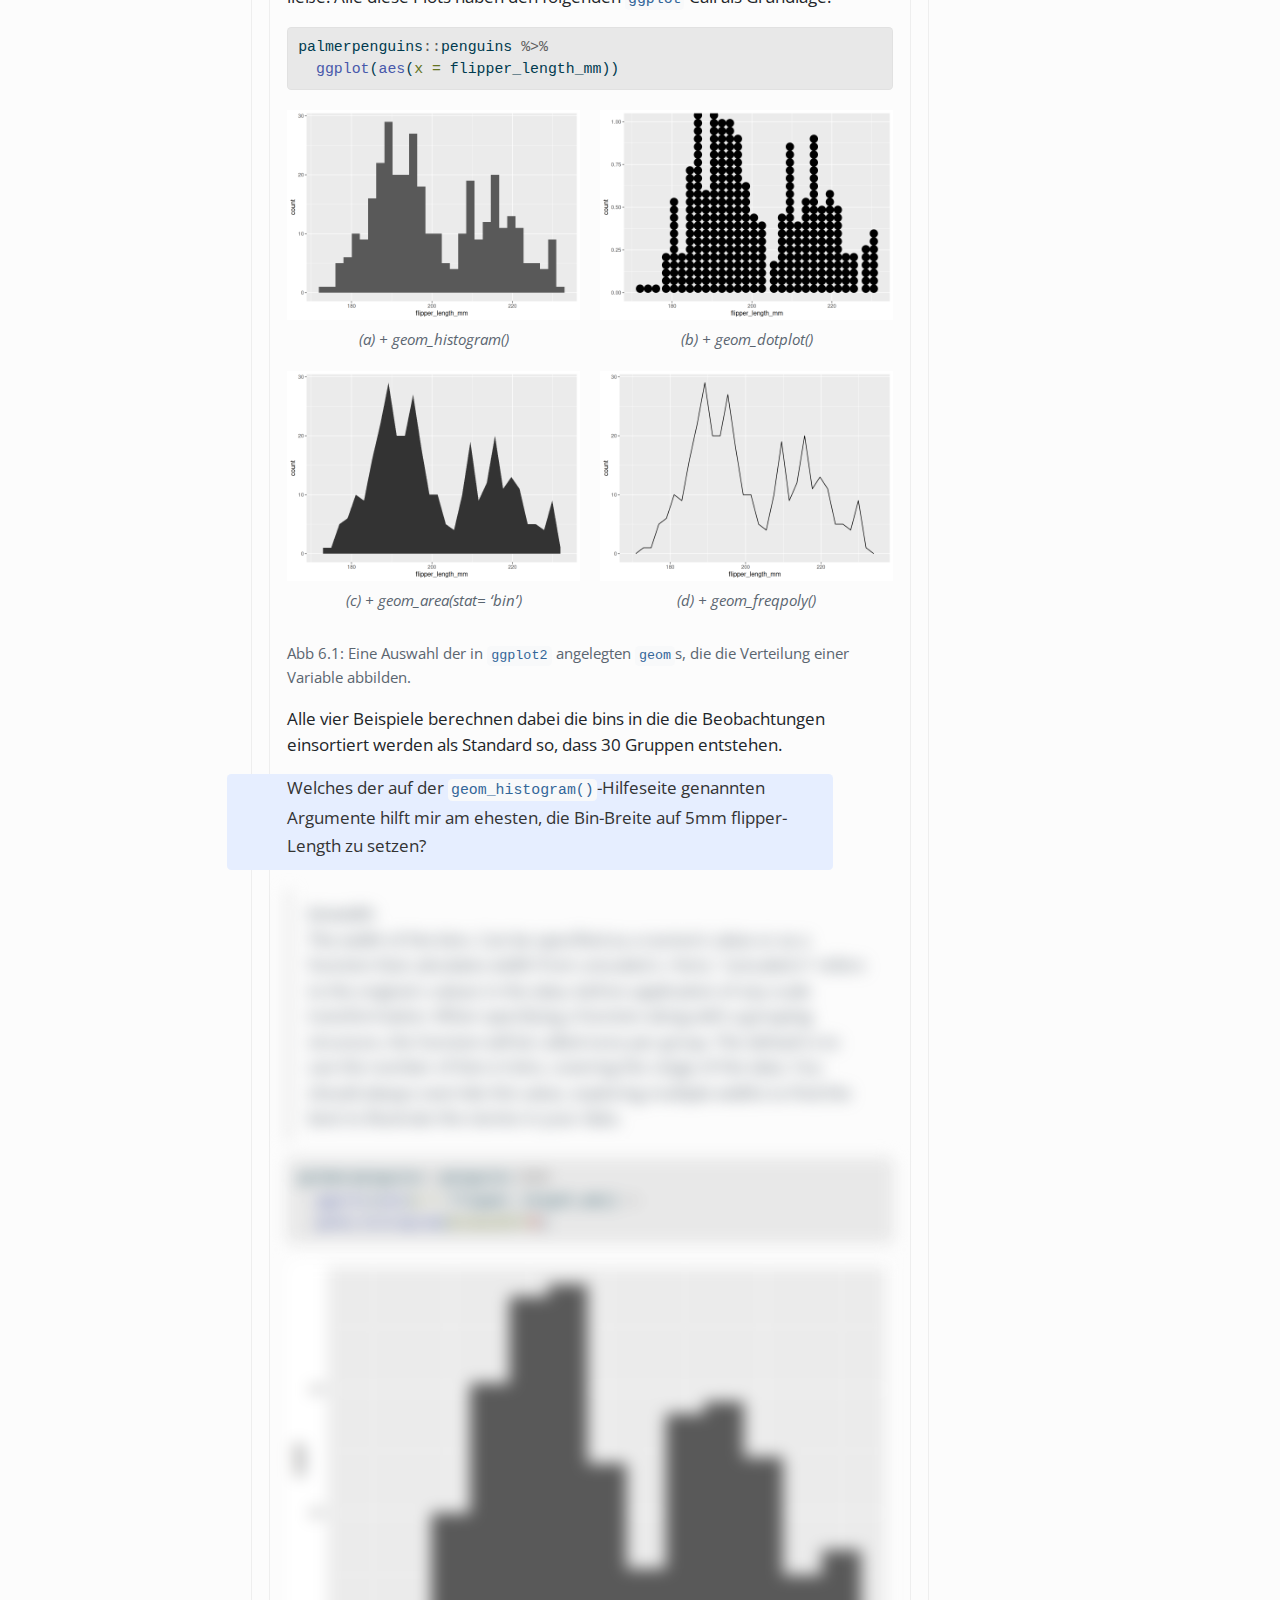
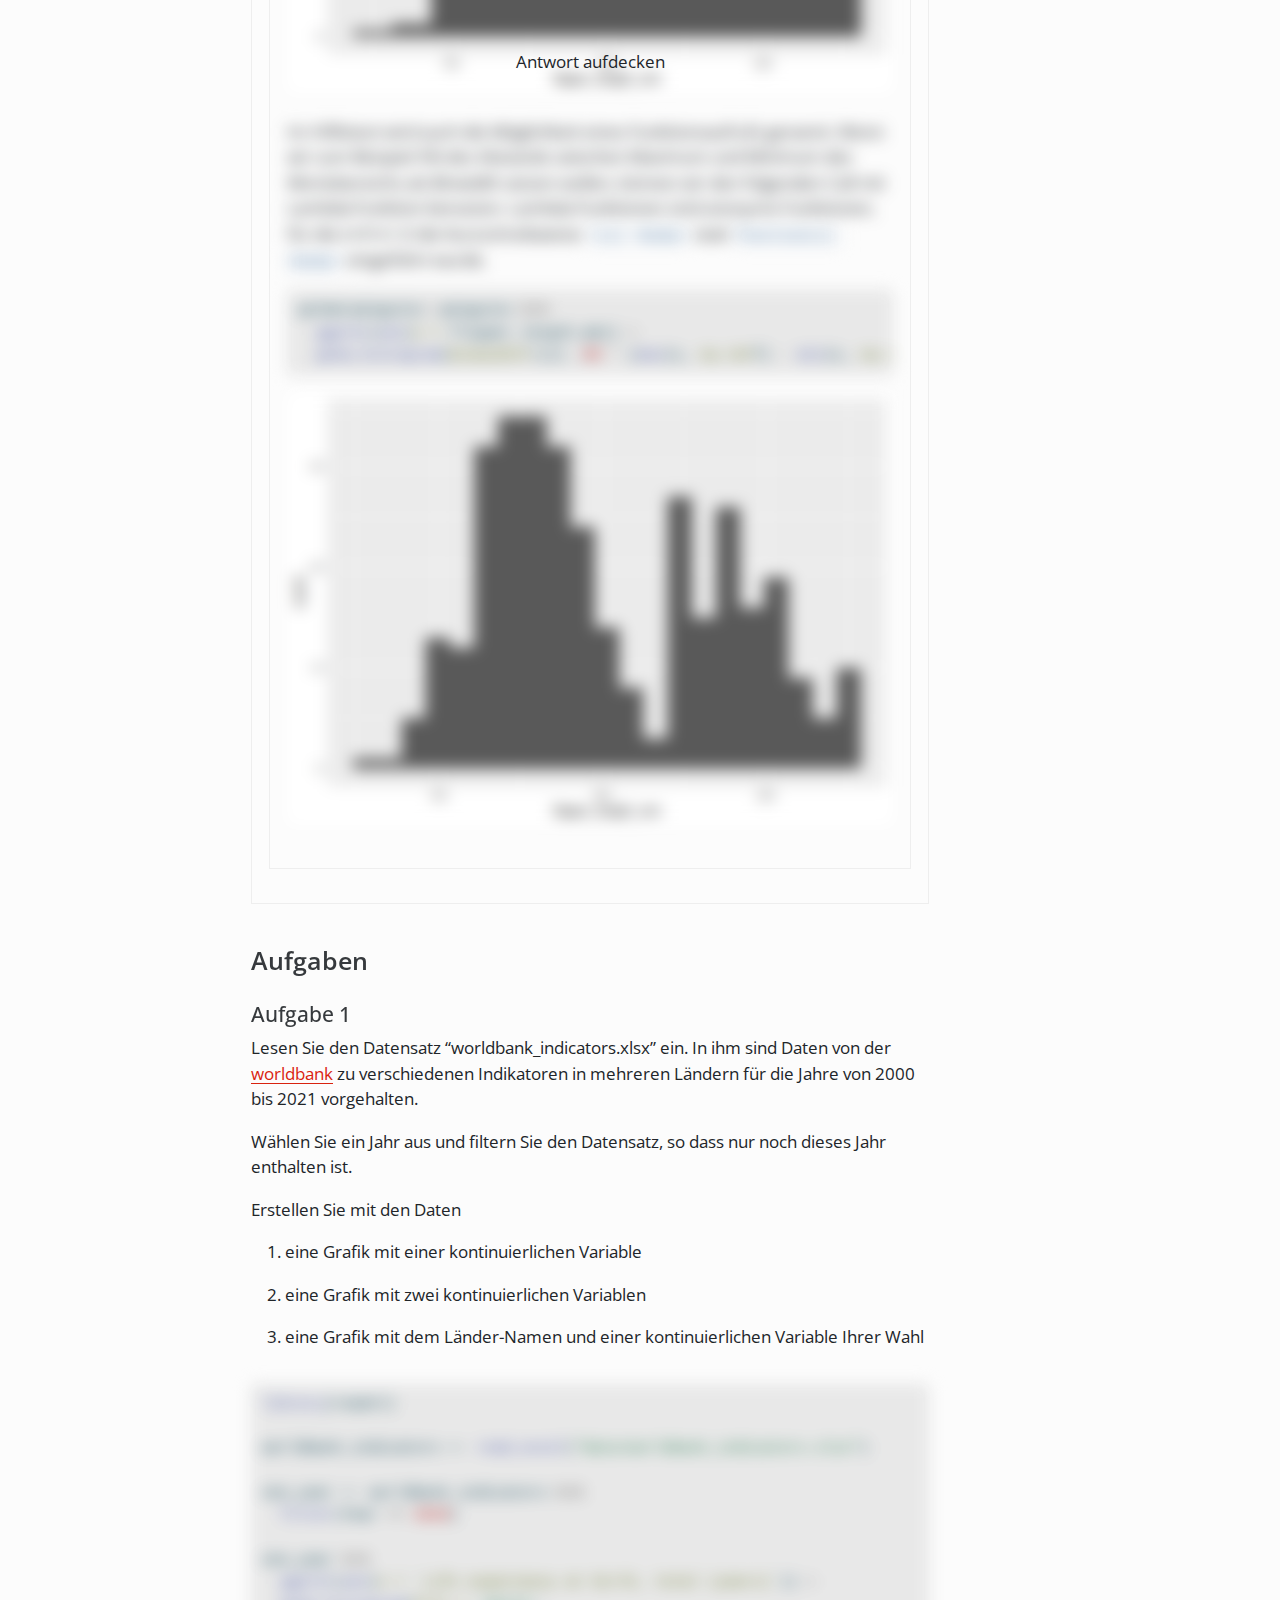
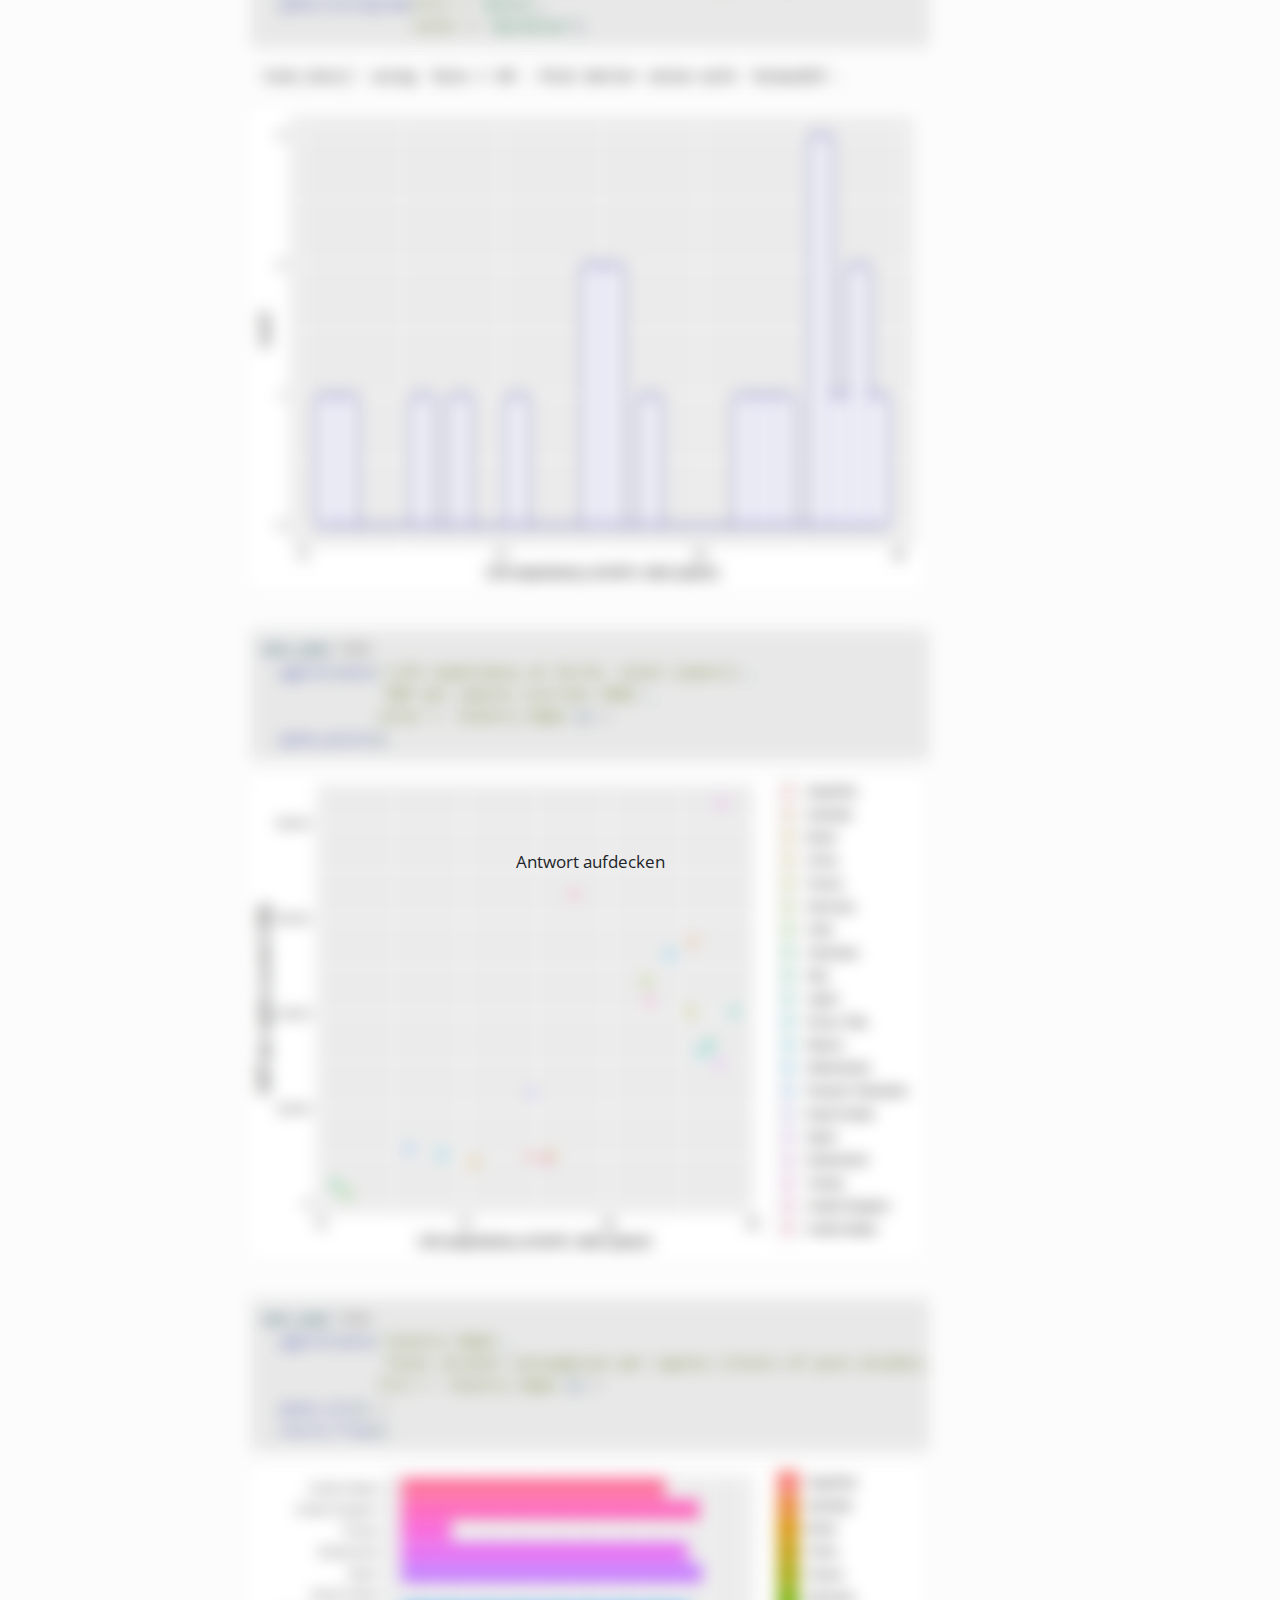
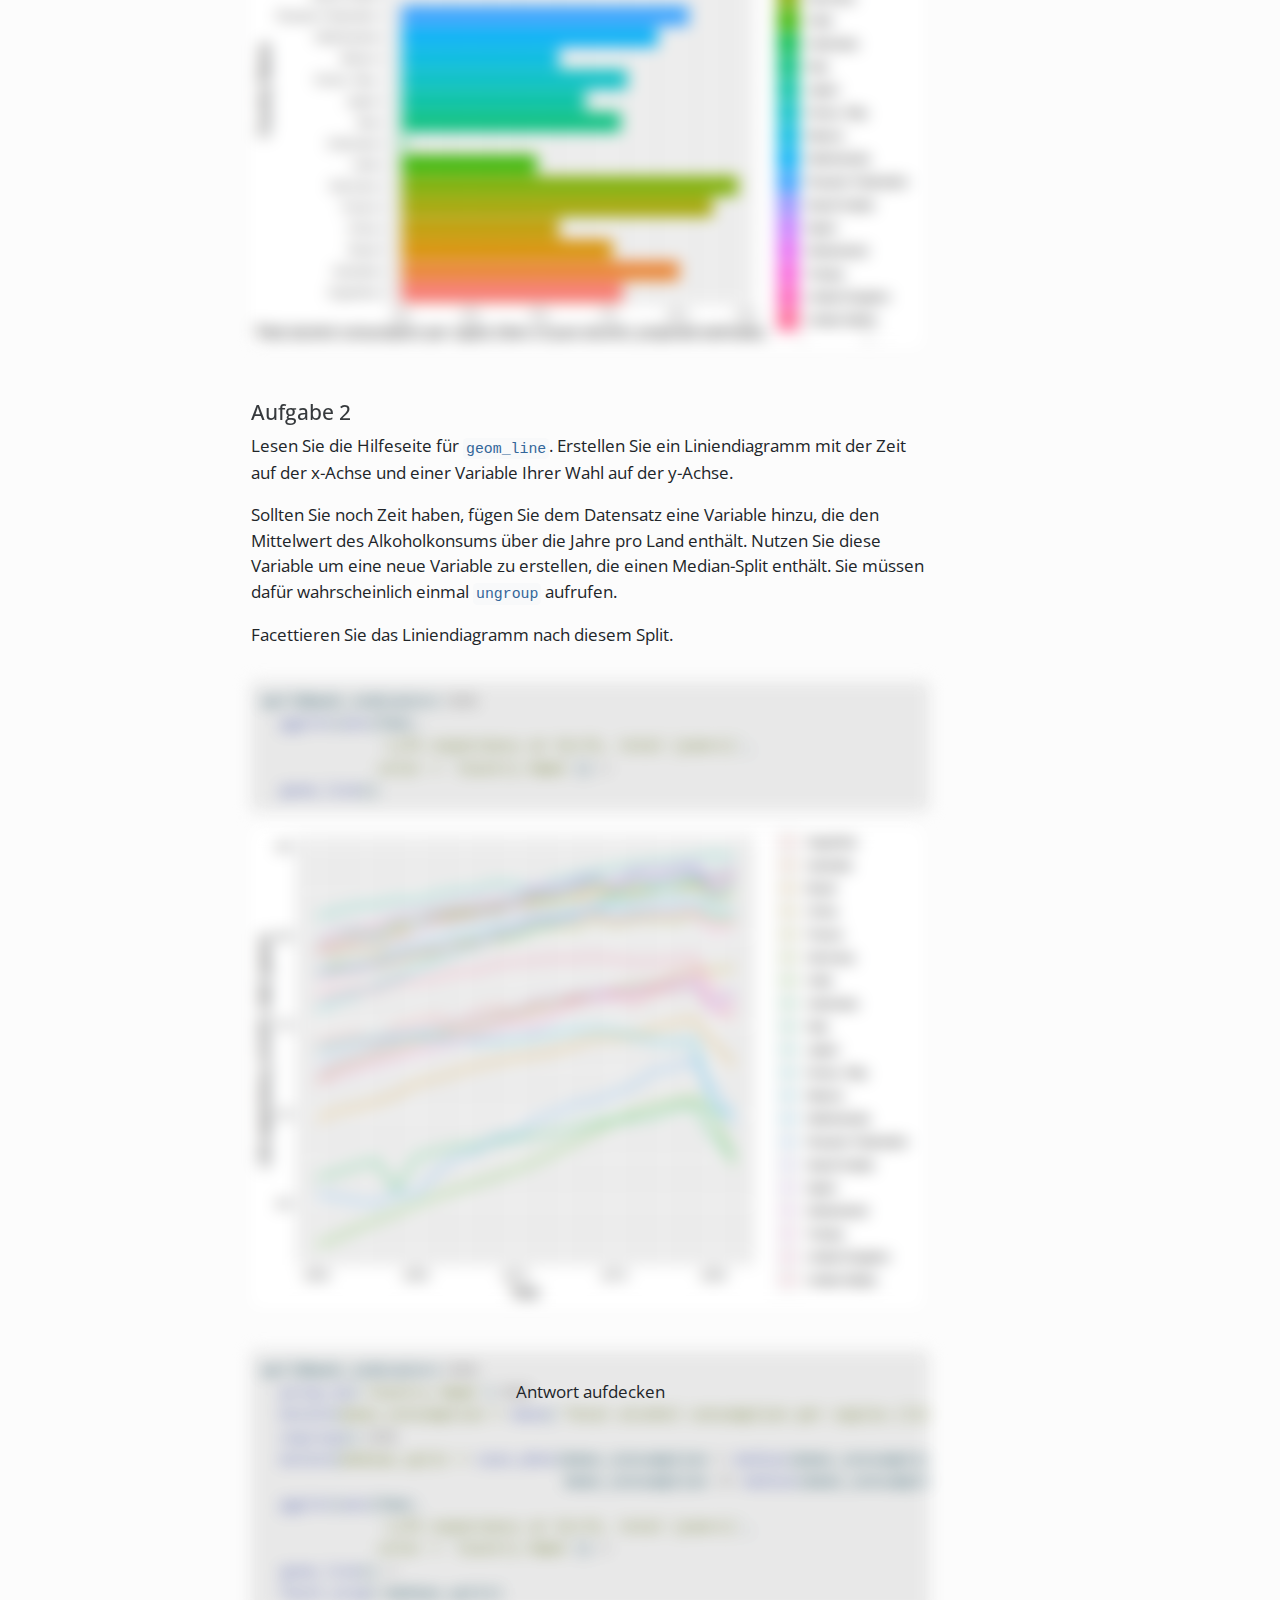
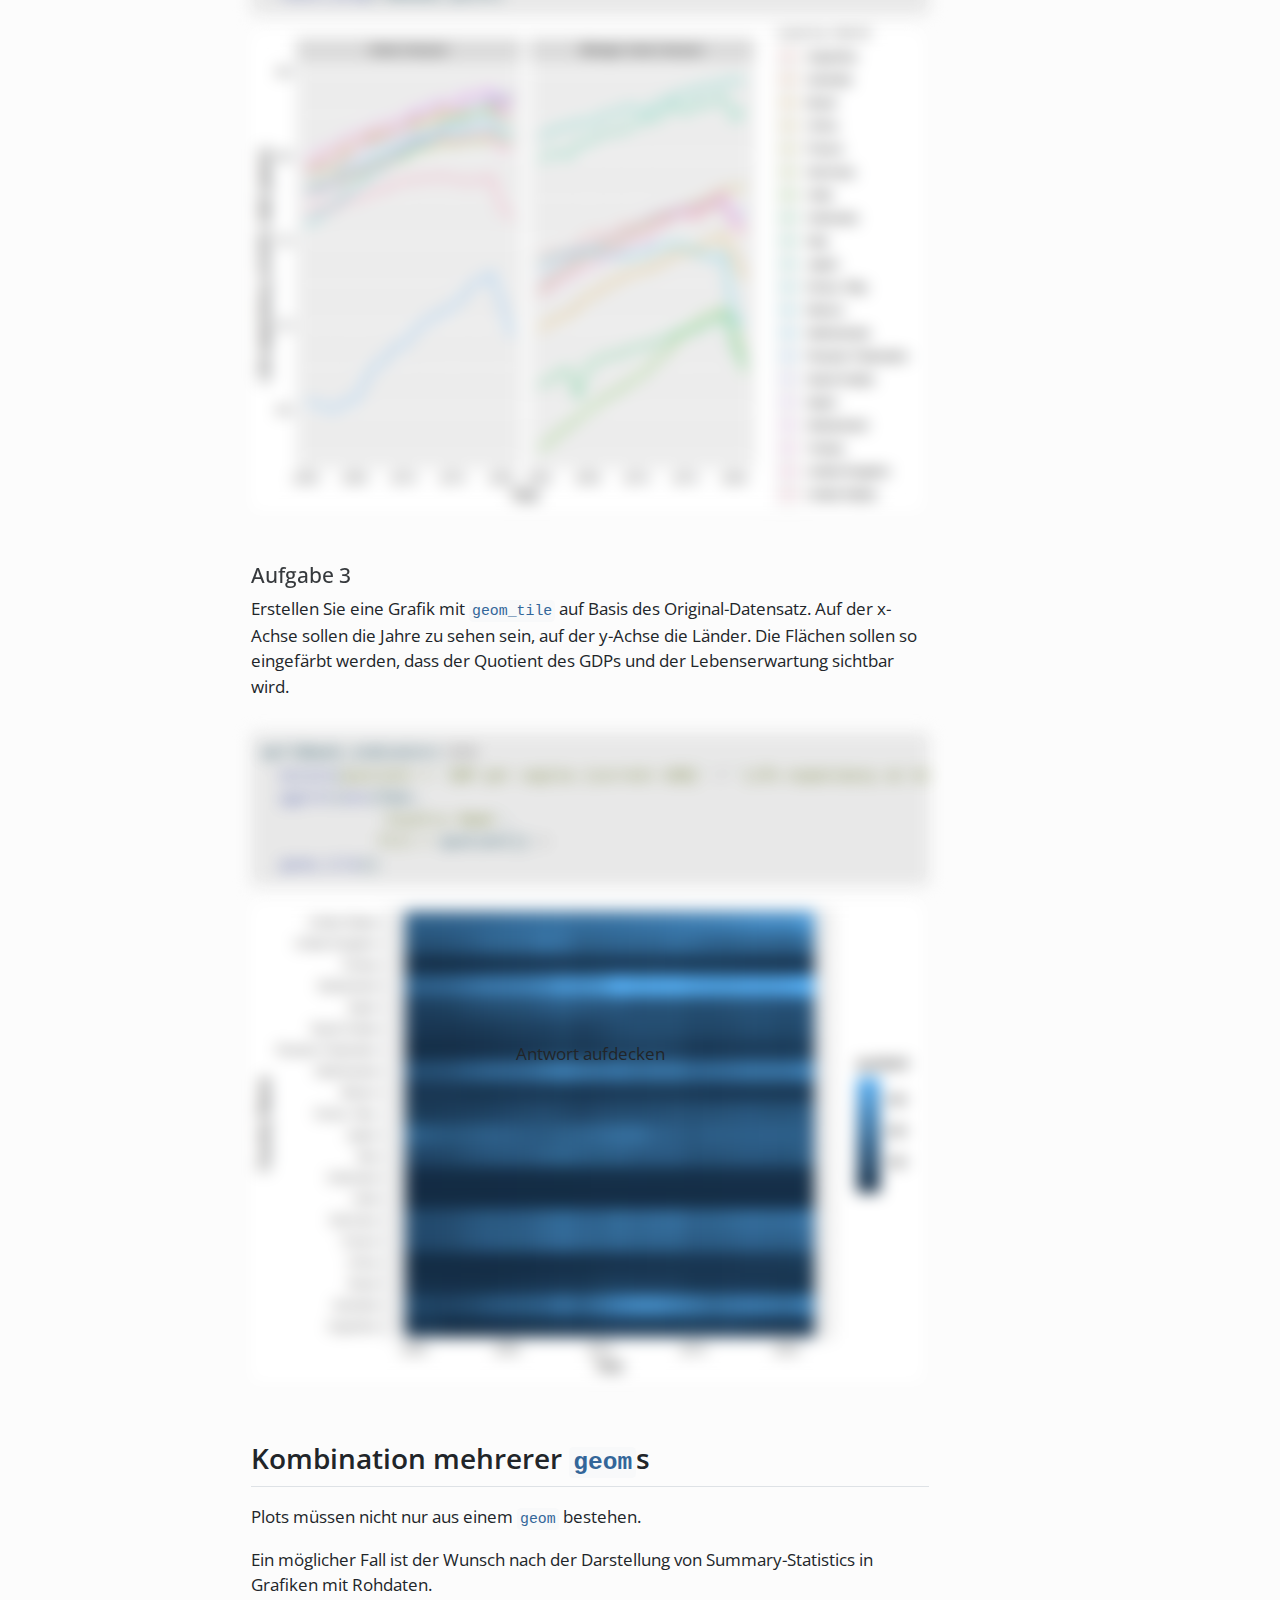
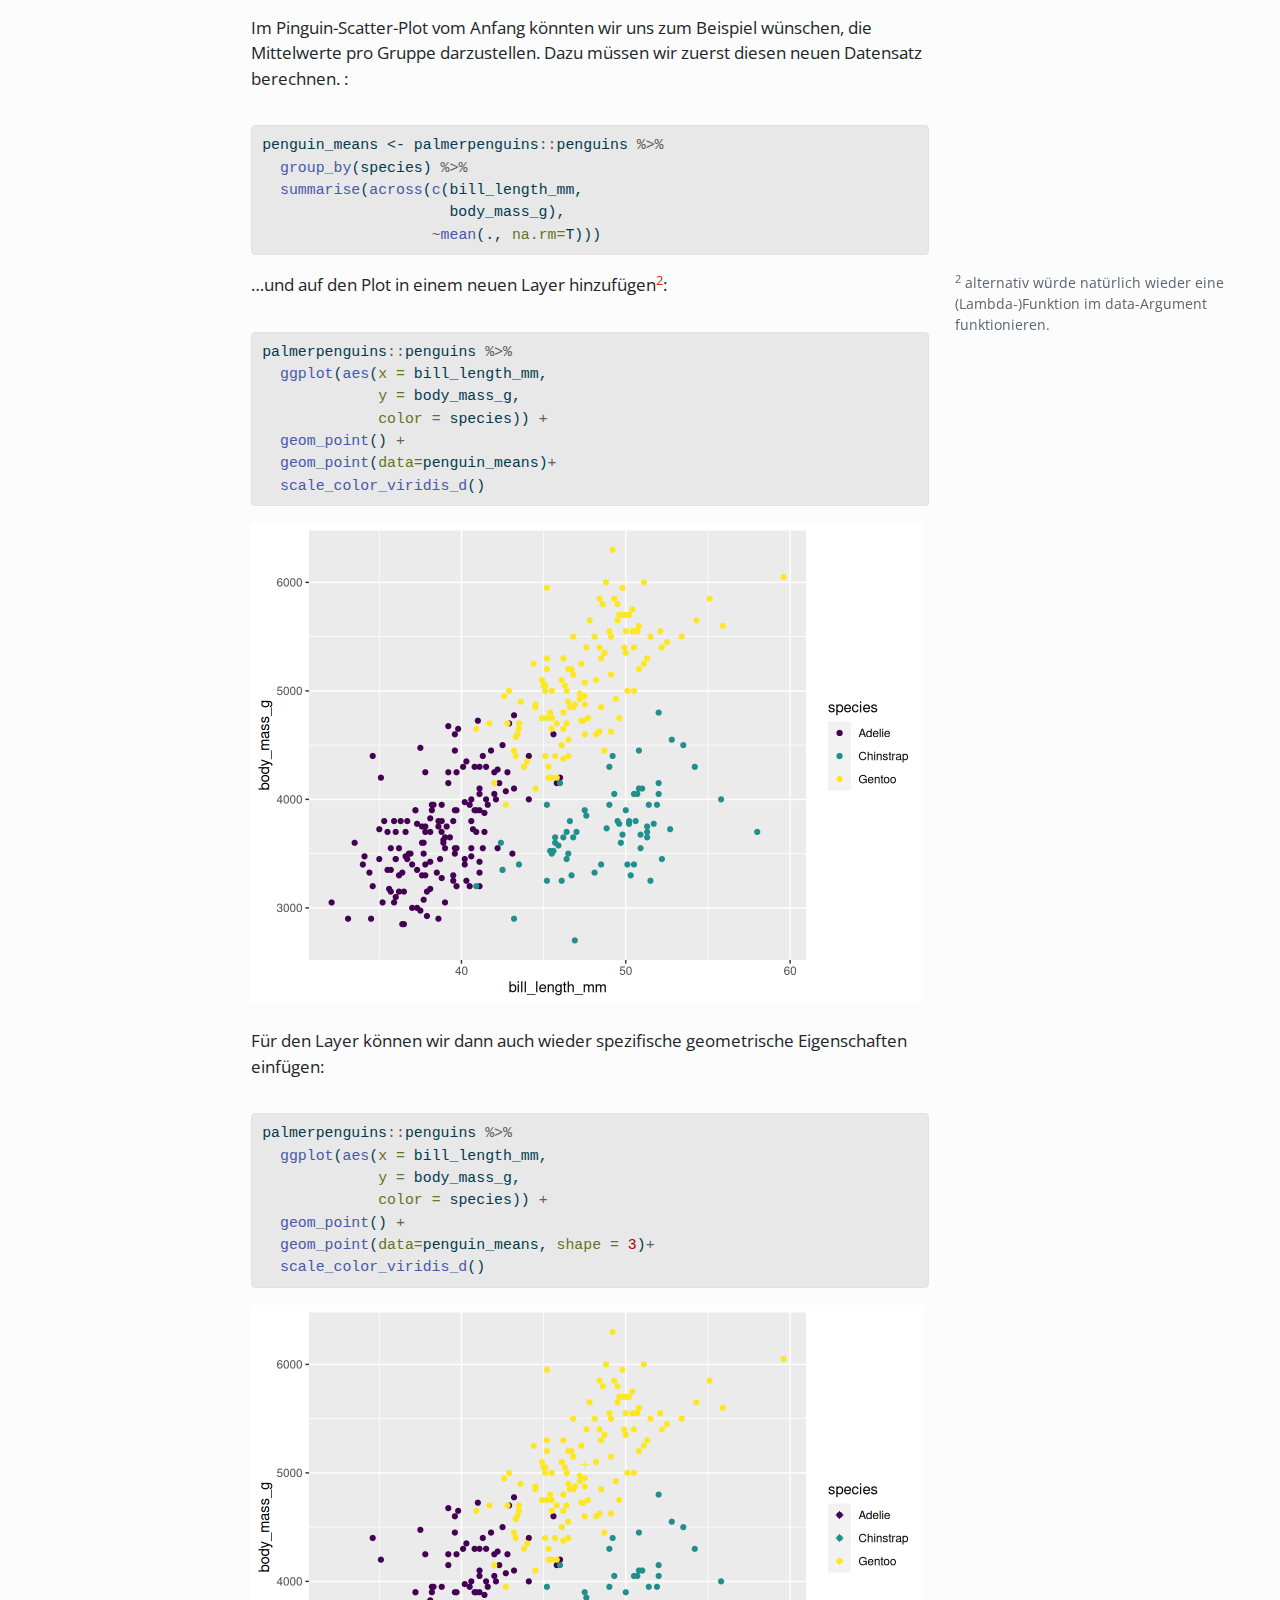
==== commit 3236a21e: "added last tasks" ====
--- a/docs/graphics.html
+++ b/docs/graphics.html
@@ -236,7 +236,7 @@
 </li>
           <li class="sidebar-item">
   <div class="sidebar-item-container"> 
-  <a href="./quarto.html" class="sidebar-item-text sidebar-link"><span class="chapter-title">Methodenteil in <code id="sec-quarto">quarto</code></span></a>
+  <a href="./quarto.html" class="sidebar-item-text sidebar-link"><span class="chapter-title"><code id="sec-quarto">quarto</code></span></a>
   </div>
 </li>
           <li class="sidebar-item">
@@ -253,7 +253,10 @@
 <!-- margin-sidebar -->
     <div id="quarto-margin-sidebar" class="sidebar margin-sidebar">
         <nav id="TOC" role="doc-toc" class="toc-active" data-toc-expanded="2">
-    <h2 id="toc-title"><img src="imgs/elster_survival_model.webp" class="img-fluid" width="240"><br> ggplot2</h2>
+    <h2 id="toc-title"><img src="imgs/elster_survival_model.webp" class="img-fluid" width="240"><br><br>
+</h2><h3 class="anchored"><br>
+ggplot2<br>
+</h3>
    
   <ul>
   <li><a href="#grammar-of-graphics" id="toc-grammar-of-graphics" class="nav-link active" data-scroll-target="#grammar-of-graphics"><em>Grammar of Graphics</em></a>
@@ -272,11 +275,11 @@
   <ul class="collapse">
   <li><a href="#sec-geoms" id="toc-sec-geoms" class="nav-link" data-scroll-target="#sec-geoms">Einfache Grafiken</a>
   <ul class="collapse">
-  <li><a href="#aufgabe" id="toc-aufgabe" class="nav-link" data-scroll-target="#aufgabe">Aufgabe</a></li>
+  <li><a href="#aufgaben" id="toc-aufgaben" class="nav-link" data-scroll-target="#aufgaben">Aufgaben</a></li>
   </ul></li>
   <li><a href="#kombination-mehrerer-geoms" id="toc-kombination-mehrerer-geoms" class="nav-link" data-scroll-target="#kombination-mehrerer-geoms">Kombination mehrerer <code>geom</code>s</a></li>
   <li><a href="#mehrere-scales" id="toc-mehrere-scales" class="nav-link" data-scroll-target="#mehrere-scales">Mehrere <code>scale</code>s</a></li>
-  <li><a href="#aufgabe-1" id="toc-aufgabe-1" class="nav-link" data-scroll-target="#aufgabe-1">Aufgabe</a></li>
+  <li><a href="#sec-multipleGeomTask" id="toc-sec-multipleGeomTask" class="nav-link" data-scroll-target="#sec-multipleGeomTask">Aufgabe</a></li>
   </ul></li>
   <li><a href="#fortgeschrittene-grafiken-mit-ggplot2" id="toc-fortgeschrittene-grafiken-mit-ggplot2" class="nav-link" data-scroll-target="#fortgeschrittene-grafiken-mit-ggplot2">Fortgeschrittene Grafiken mit <code>ggplot2</code></a>
   <ul class="collapse">
@@ -287,10 +290,10 @@
   </ul></li>
   <li><a href="#summary-layer" id="toc-summary-layer" class="nav-link" data-scroll-target="#summary-layer">Summary-Layer</a>
   <ul class="collapse">
-  <li><a href="#aufgabe-2" id="toc-aufgabe-2" class="nav-link" data-scroll-target="#aufgabe-2">Aufgabe</a></li>
+  <li><a href="#aufgabe" id="toc-aufgabe" class="nav-link" data-scroll-target="#aufgabe">Aufgabe</a></li>
   </ul></li>
   <li><a href="#hilfreiche-links" id="toc-hilfreiche-links" class="nav-link" data-scroll-target="#hilfreiche-links">Hilfreiche Links</a></li>
-  <li><a href="#aufgabe-3" id="toc-aufgabe-3" class="nav-link" data-scroll-target="#aufgabe-3">Aufgabe</a></li>
+  <li><a href="#literatur" id="toc-literatur" class="nav-link" data-scroll-target="#literatur">Literatur</a></li>
   </ul></li>
   </ul>
 <div class="toc-actions"><ul><li><a href="https://github.com/MBrede/KFN_MethodLab_24/issues/new" class="toc-action"><i class="bi bi-github"></i>Report an issue</a></li></ul></div></nav>
@@ -319,7 +322,7 @@
 
 <section id="grammar-of-graphics" class="level2">
 <h2 class="anchored" data-anchor-id="grammar-of-graphics"><em>Grammar of Graphics</em></h2>
-<p>Hadley Wickhams Paket <code>ggplot2</code> versucht, die Erstellung von Grafiken in einer einheitlichen Grammatik, der “grammar of graphics”, auszudrücken. Das Ziel hier ist es, nicht mehr in “Scatterplot” und “Boxplot” als einzelne Kategorien zu denken und diese einzeln erstellen lernen zu müssen, sondern alle Abbildungen mit derselben Logik erstellen zu können.</p>
+<p>Hadley Wickhams Paket <code>ggplot2</code> <span class="citation" data-cites="ggplot2Manual2016">(<a href="#ref-ggplot2Manual2016" role="doc-biblioref">Wickham, 2016</a>)</span> versucht, die Erstellung von Grafiken in einer einheitlichen Grammatik, der “grammar of graphics”, auszudrücken. Das Ziel hier ist es, nicht mehr in “Scatterplot” und “Boxplot” als einzelne Kategorien zu denken und diese einzeln erstellen lernen zu müssen, sondern alle Abbildungen mit derselben Logik erstellen zu können.</p>
 <p>In Seinem Paper <span class="citation" data-cites="wickhamLayeredGrammarGraphics2010">(<a href="#ref-wickhamLayeredGrammarGraphics2010" role="doc-biblioref">Wickham, 2010</a>)</span> werden die folgenden Komponenten als grundlegende Bausteine einer Grafik eingeführt:</p>
 <blockquote class="blockquote">
 <ul>
@@ -867,9 +870,145 @@
 </div>
 </div>
 </div>
-<section id="aufgabe" class="level3">
-<h3 class="anchored" data-anchor-id="aufgabe">Aufgabe</h3>
-<!-- TODO -->
+<section id="aufgaben" class="level3">
+<h3 class="anchored" data-anchor-id="aufgaben">Aufgaben</h3>
+<section id="aufgabe-1" class="level4">
+<h4 class="anchored" data-anchor-id="aufgabe-1">Aufgabe 1</h4>
+<p>Lesen Sie den Datensatz “worldbank_indicators.xlsx” ein. In ihm sind Daten von der <a href="https://www.worldbank.org/en/home">worldbank</a> zu verschiedenen Indikatoren in mehreren Ländern für die Jahre von 2000 bis 2021 vorgehalten.</p>
+<p>Wählen Sie ein Jahr aus und filtern Sie den Datensatz, so dass nur noch dieses Jahr enthalten ist.</p>
+<p>Erstellen Sie mit den Daten</p>
+<ol type="1">
+<li><p>eine Grafik mit einer kontinuierlichen Variable</p></li>
+<li><p>eine Grafik mit zwei kontinuierlichen Variablen</p></li>
+<li><p>eine Grafik mit dem Länder-Namen und einer kontinuierlichen Variable Ihrer Wahl</p></li>
+</ol>
+<div class="card">
+<div class="content">
+<div class="cell">
+<div class="sourceCode cell-code" id="cb22"><pre class="sourceCode r code-with-copy"><code class="sourceCode r"><span id="cb22-1"><a href="#cb22-1" aria-hidden="true" tabindex="-1"></a><span class="fu">library</span>(readxl)</span>
+<span id="cb22-2"><a href="#cb22-2" aria-hidden="true" tabindex="-1"></a></span>
+<span id="cb22-3"><a href="#cb22-3" aria-hidden="true" tabindex="-1"></a>worldbank_indicators <span class="ot">&lt;-</span> <span class="fu">read_excel</span>(<span class="st">"data/worldbank_indicators.xlsx"</span>)</span>
+<span id="cb22-4"><a href="#cb22-4" aria-hidden="true" tabindex="-1"></a></span>
+<span id="cb22-5"><a href="#cb22-5" aria-hidden="true" tabindex="-1"></a>one_year <span class="ot">&lt;-</span> worldbank_indicators <span class="sc">%&gt;%</span> </span>
+<span id="cb22-6"><a href="#cb22-6" aria-hidden="true" tabindex="-1"></a>  <span class="fu">filter</span>(Year <span class="sc">==</span> <span class="dv">2019</span>)</span>
+<span id="cb22-7"><a href="#cb22-7" aria-hidden="true" tabindex="-1"></a></span>
+<span id="cb22-8"><a href="#cb22-8" aria-hidden="true" tabindex="-1"></a>one_year <span class="sc">%&gt;%</span> </span>
+<span id="cb22-9"><a href="#cb22-9" aria-hidden="true" tabindex="-1"></a>  <span class="fu">ggplot</span>(<span class="fu">aes</span>(<span class="at">x =</span> <span class="st">`</span><span class="at">Life expectancy at birth, total (years)</span><span class="st">`</span>)) <span class="sc">+</span></span>
+<span id="cb22-10"><a href="#cb22-10" aria-hidden="true" tabindex="-1"></a>  <span class="fu">geom_histogram</span>(<span class="at">fill =</span> <span class="st">'white'</span>,</span>
+<span id="cb22-11"><a href="#cb22-11" aria-hidden="true" tabindex="-1"></a>                 <span class="at">color =</span> <span class="st">'darkblue'</span>)</span></code><button title="Copy to Clipboard" class="code-copy-button"><i class="bi"></i></button></pre></div>
+<div class="cell-output cell-output-stderr">
+<pre><code>`stat_bin()` using `bins = 30`. Pick better value with `binwidth`.</code></pre>
+</div>
+<div class="cell-output-display">
+<div>
+<figure class="figure">
+<p><img src="graphics_files/figure-html/unnamed-chunk-25-1.png" class="img-fluid figure-img" width="672"></p>
+</figure>
+</div>
+</div>
+<div class="sourceCode cell-code" id="cb24"><pre class="sourceCode r code-with-copy"><code class="sourceCode r"><span id="cb24-1"><a href="#cb24-1" aria-hidden="true" tabindex="-1"></a>one_year <span class="sc">%&gt;%</span> </span>
+<span id="cb24-2"><a href="#cb24-2" aria-hidden="true" tabindex="-1"></a>  <span class="fu">ggplot</span>(<span class="fu">aes</span>(<span class="st">`</span><span class="at">Life expectancy at birth, total (years)</span><span class="st">`</span>,</span>
+<span id="cb24-3"><a href="#cb24-3" aria-hidden="true" tabindex="-1"></a>             <span class="st">`</span><span class="at">GDP per capita (current US$)</span><span class="st">`</span>,</span>
+<span id="cb24-4"><a href="#cb24-4" aria-hidden="true" tabindex="-1"></a>             <span class="at">color =</span> <span class="st">`</span><span class="at">Country Name</span><span class="st">`</span>)) <span class="sc">+</span></span>
+<span id="cb24-5"><a href="#cb24-5" aria-hidden="true" tabindex="-1"></a>  <span class="fu">geom_point</span>()</span></code><button title="Copy to Clipboard" class="code-copy-button"><i class="bi"></i></button></pre></div>
+<div class="cell-output-display">
+<div>
+<figure class="figure">
+<p><img src="graphics_files/figure-html/unnamed-chunk-25-2.png" class="img-fluid figure-img" width="672"></p>
+</figure>
+</div>
+</div>
+<div class="sourceCode cell-code" id="cb25"><pre class="sourceCode r code-with-copy"><code class="sourceCode r"><span id="cb25-1"><a href="#cb25-1" aria-hidden="true" tabindex="-1"></a>one_year <span class="sc">%&gt;%</span> </span>
+<span id="cb25-2"><a href="#cb25-2" aria-hidden="true" tabindex="-1"></a>  <span class="fu">ggplot</span>(<span class="fu">aes</span>(<span class="st">`</span><span class="at">Country Name</span><span class="st">`</span>,</span>
+<span id="cb25-3"><a href="#cb25-3" aria-hidden="true" tabindex="-1"></a>             <span class="st">`</span><span class="at">Total alcohol consumption per capita (liters of pure alcohol, projected estimates, 15+ years of age)</span><span class="st">`</span>,</span>
+<span id="cb25-4"><a href="#cb25-4" aria-hidden="true" tabindex="-1"></a>             <span class="at">fill =</span> <span class="st">`</span><span class="at">Country Name</span><span class="st">`</span>)) <span class="sc">+</span></span>
+<span id="cb25-5"><a href="#cb25-5" aria-hidden="true" tabindex="-1"></a>  <span class="fu">geom_col</span>() <span class="sc">+</span></span>
+<span id="cb25-6"><a href="#cb25-6" aria-hidden="true" tabindex="-1"></a>  <span class="fu">coord_flip</span>()</span></code><button title="Copy to Clipboard" class="code-copy-button"><i class="bi"></i></button></pre></div>
+<div class="cell-output-display">
+<div>
+<figure class="figure">
+<p><img src="graphics_files/figure-html/unnamed-chunk-25-3.png" class="img-fluid figure-img" width="672"></p>
+</figure>
+</div>
+</div>
+</div>
+</div>
+<div class="overlay">
+<p>Antwort aufdecken</p>
+</div>
+</div>
+</section>
+<section id="aufgabe-2" class="level4">
+<h4 class="anchored" data-anchor-id="aufgabe-2">Aufgabe 2</h4>
+<p>Lesen Sie die Hilfeseite für <code>geom_line</code>. Erstellen Sie ein Liniendiagramm mit der Zeit auf der x-Achse und einer Variable Ihrer Wahl auf der y-Achse.</p>
+<p>Sollten Sie noch Zeit haben, fügen Sie dem Datensatz eine Variable hinzu, die den Mittelwert des Alkoholkonsums über die Jahre pro Land enthält. Nutzen Sie diese Variable um eine neue Variable zu erstellen, die einen Median-Split enthält. Sie müssen dafür wahrscheinlich einmal <code>ungroup</code> aufrufen.</p>
+<p>Facettieren Sie das Liniendiagramm nach diesem Split.</p>
+<div class="card">
+<div class="content">
+<div class="cell">
+<div class="sourceCode cell-code" id="cb26"><pre class="sourceCode r code-with-copy"><code class="sourceCode r"><span id="cb26-1"><a href="#cb26-1" aria-hidden="true" tabindex="-1"></a>worldbank_indicators <span class="sc">%&gt;%</span> </span>
+<span id="cb26-2"><a href="#cb26-2" aria-hidden="true" tabindex="-1"></a>  <span class="fu">ggplot</span>(<span class="fu">aes</span>(Year,</span>
+<span id="cb26-3"><a href="#cb26-3" aria-hidden="true" tabindex="-1"></a>             <span class="st">`</span><span class="at">Life expectancy at birth, total (years)</span><span class="st">`</span>,</span>
+<span id="cb26-4"><a href="#cb26-4" aria-hidden="true" tabindex="-1"></a>             <span class="at">color =</span> <span class="st">`</span><span class="at">Country Name</span><span class="st">`</span>)) <span class="sc">+</span></span>
+<span id="cb26-5"><a href="#cb26-5" aria-hidden="true" tabindex="-1"></a>  <span class="fu">geom_line</span>()</span></code><button title="Copy to Clipboard" class="code-copy-button"><i class="bi"></i></button></pre></div>
+<div class="cell-output-display">
+<div>
+<figure class="figure">
+<p><img src="graphics_files/figure-html/unnamed-chunk-26-1.png" class="img-fluid figure-img" width="672"></p>
+</figure>
+</div>
+</div>
+<div class="sourceCode cell-code" id="cb27"><pre class="sourceCode r code-with-copy"><code class="sourceCode r"><span id="cb27-1"><a href="#cb27-1" aria-hidden="true" tabindex="-1"></a>worldbank_indicators <span class="sc">%&gt;%</span> </span>
+<span id="cb27-2"><a href="#cb27-2" aria-hidden="true" tabindex="-1"></a>  <span class="fu">group_by</span>(<span class="st">`</span><span class="at">Country Name</span><span class="st">`</span>) <span class="sc">%&gt;%</span> </span>
+<span id="cb27-3"><a href="#cb27-3" aria-hidden="true" tabindex="-1"></a>  <span class="fu">mutate</span>(<span class="at">mean_consumption =</span> <span class="fu">mean</span>(<span class="st">`</span><span class="at">Total alcohol consumption per capita (liters of pure alcohol, projected estimates, 15+ years of age)</span><span class="st">`</span>, <span class="at">na.rm =</span> T)) <span class="sc">%&gt;%</span> </span>
+<span id="cb27-4"><a href="#cb27-4" aria-hidden="true" tabindex="-1"></a>  <span class="fu">ungroup</span>() <span class="sc">%&gt;%</span> </span>
+<span id="cb27-5"><a href="#cb27-5" aria-hidden="true" tabindex="-1"></a>  <span class="fu">mutate</span>(<span class="at">median_split =</span> <span class="fu">case_when</span>(mean_consumption <span class="sc">&gt;</span> <span class="fu">median</span>(mean_consumption) <span class="sc">~</span> <span class="st">'Hoher Konsum'</span>,</span>
+<span id="cb27-6"><a href="#cb27-6" aria-hidden="true" tabindex="-1"></a>                                  mean_consumption <span class="sc">&lt;=</span> <span class="fu">median</span>(mean_consumption) <span class="sc">~</span> <span class="st">'Weniger hoher Konsum'</span>)) <span class="sc">%&gt;%</span> </span>
+<span id="cb27-7"><a href="#cb27-7" aria-hidden="true" tabindex="-1"></a>  <span class="fu">ggplot</span>(<span class="fu">aes</span>(Year,</span>
+<span id="cb27-8"><a href="#cb27-8" aria-hidden="true" tabindex="-1"></a>             <span class="st">`</span><span class="at">Life expectancy at birth, total (years)</span><span class="st">`</span>,</span>
+<span id="cb27-9"><a href="#cb27-9" aria-hidden="true" tabindex="-1"></a>             <span class="at">color =</span> <span class="st">`</span><span class="at">Country Name</span><span class="st">`</span>)) <span class="sc">+</span></span>
+<span id="cb27-10"><a href="#cb27-10" aria-hidden="true" tabindex="-1"></a>  <span class="fu">geom_line</span>() <span class="sc">+</span></span>
+<span id="cb27-11"><a href="#cb27-11" aria-hidden="true" tabindex="-1"></a>  <span class="fu">facet_wrap</span>(<span class="sc">~</span>median_split)</span></code><button title="Copy to Clipboard" class="code-copy-button"><i class="bi"></i></button></pre></div>
+<div class="cell-output-display">
+<div>
+<figure class="figure">
+<p><img src="graphics_files/figure-html/unnamed-chunk-26-2.png" class="img-fluid figure-img" width="672"></p>
+</figure>
+</div>
+</div>
+</div>
+</div>
+<div class="overlay">
+<p>Antwort aufdecken</p>
+</div>
+</div>
+</section>
+<section id="aufgabe-3" class="level4">
+<h4 class="anchored" data-anchor-id="aufgabe-3">Aufgabe 3</h4>
+<p>Erstellen Sie eine Grafik mit <code>geom_tile</code> auf Basis des Original-Datensatz. Auf der x-Achse sollen die Jahre zu sehen sein, auf der y-Achse die Länder. Die Flächen sollen so eingefärbt werden, dass der Quotient des GDPs und der Lebenserwartung sichtbar wird.</p>
+<div class="card">
+<div class="content">
+<div class="cell">
+<div class="sourceCode cell-code" id="cb28"><pre class="sourceCode r code-with-copy"><code class="sourceCode r"><span id="cb28-1"><a href="#cb28-1" aria-hidden="true" tabindex="-1"></a>worldbank_indicators <span class="sc">%&gt;%</span> </span>
+<span id="cb28-2"><a href="#cb28-2" aria-hidden="true" tabindex="-1"></a>  <span class="fu">mutate</span>(<span class="at">quotient =</span> <span class="st">`</span><span class="at">GDP per capita (current US$)</span><span class="st">`</span> <span class="sc">/</span> <span class="st">`</span><span class="at">Life expectancy at birth, total (years)</span><span class="st">`</span>) <span class="sc">%&gt;%</span> </span>
+<span id="cb28-3"><a href="#cb28-3" aria-hidden="true" tabindex="-1"></a>  <span class="fu">ggplot</span>(<span class="fu">aes</span>(Year,</span>
+<span id="cb28-4"><a href="#cb28-4" aria-hidden="true" tabindex="-1"></a>             <span class="st">`</span><span class="at">Country Name</span><span class="st">`</span>,</span>
+<span id="cb28-5"><a href="#cb28-5" aria-hidden="true" tabindex="-1"></a>             <span class="at">fill =</span> quotient)) <span class="sc">+</span></span>
+<span id="cb28-6"><a href="#cb28-6" aria-hidden="true" tabindex="-1"></a>  <span class="fu">geom_tile</span>()</span></code><button title="Copy to Clipboard" class="code-copy-button"><i class="bi"></i></button></pre></div>
+<div class="cell-output-display">
+<div>
+<figure class="figure">
+<p><img src="graphics_files/figure-html/unnamed-chunk-27-1.png" class="img-fluid figure-img" width="672"></p>
+</figure>
+</div>
+</div>
+</div>
+</div>
+<div class="overlay">
+<p>Antwort aufdecken</p>
+</div>
+</div>
+</section>
 </section>
 </section>
 <section id="kombination-mehrerer-geoms" class="level2 page-columns page-full">
@@ -878,80 +1017,80 @@
 <p>Ein möglicher Fall ist der Wunsch nach der Darstellung von Summary-Statistics in Grafiken mit Rohdaten.</p>
 <p>Im Pinguin-Scatter-Plot vom Anfang könnten wir uns zum Beispiel wünschen, die Mittelwerte pro Gruppe darzustellen. Dazu müssen wir zuerst diesen neuen Datensatz berechnen. :</p>
 <div class="cell">
-<div class="sourceCode cell-code" id="cb22"><pre class="sourceCode r code-with-copy"><code class="sourceCode r"><span id="cb22-1"><a href="#cb22-1" aria-hidden="true" tabindex="-1"></a>penguin_means <span class="ot">&lt;-</span> palmerpenguins<span class="sc">::</span>penguins <span class="sc">%&gt;%</span> </span>
-<span id="cb22-2"><a href="#cb22-2" aria-hidden="true" tabindex="-1"></a>  <span class="fu">group_by</span>(species) <span class="sc">%&gt;%</span> </span>
-<span id="cb22-3"><a href="#cb22-3" aria-hidden="true" tabindex="-1"></a>  <span class="fu">summarise</span>(<span class="fu">across</span>(<span class="fu">c</span>(bill_length_mm, </span>
-<span id="cb22-4"><a href="#cb22-4" aria-hidden="true" tabindex="-1"></a>                     body_mass_g), </span>
-<span id="cb22-5"><a href="#cb22-5" aria-hidden="true" tabindex="-1"></a>                   <span class="sc">~</span><span class="fu">mean</span>(., <span class="at">na.rm=</span>T)))</span></code><button title="Copy to Clipboard" class="code-copy-button"><i class="bi"></i></button></pre></div>
+<div class="sourceCode cell-code" id="cb29"><pre class="sourceCode r code-with-copy"><code class="sourceCode r"><span id="cb29-1"><a href="#cb29-1" aria-hidden="true" tabindex="-1"></a>penguin_means <span class="ot">&lt;-</span> palmerpenguins<span class="sc">::</span>penguins <span class="sc">%&gt;%</span> </span>
+<span id="cb29-2"><a href="#cb29-2" aria-hidden="true" tabindex="-1"></a>  <span class="fu">group_by</span>(species) <span class="sc">%&gt;%</span> </span>
+<span id="cb29-3"><a href="#cb29-3" aria-hidden="true" tabindex="-1"></a>  <span class="fu">summarise</span>(<span class="fu">across</span>(<span class="fu">c</span>(bill_length_mm, </span>
+<span id="cb29-4"><a href="#cb29-4" aria-hidden="true" tabindex="-1"></a>                     body_mass_g), </span>
+<span id="cb29-5"><a href="#cb29-5" aria-hidden="true" tabindex="-1"></a>                   <span class="sc">~</span><span class="fu">mean</span>(., <span class="at">na.rm=</span>T)))</span></code><button title="Copy to Clipboard" class="code-copy-button"><i class="bi"></i></button></pre></div>
 </div>
 <p>…und auf den Plot in einem neuen Layer hinzufügen<a href="#fn2" class="footnote-ref" id="fnref2" role="doc-noteref"><sup>2</sup></a>:</p>
 <div class="no-row-height column-margin column-container"><p><sup>2</sup>&nbsp;alternativ würde natürlich wieder eine (Lambda-)Funktion im data-Argument funktionieren.</p></div><div class="cell">
-<div class="sourceCode cell-code" id="cb23"><pre class="sourceCode r code-with-copy"><code class="sourceCode r"><span id="cb23-1"><a href="#cb23-1" aria-hidden="true" tabindex="-1"></a>palmerpenguins<span class="sc">::</span>penguins <span class="sc">%&gt;%</span> </span>
-<span id="cb23-2"><a href="#cb23-2" aria-hidden="true" tabindex="-1"></a>  <span class="fu">ggplot</span>(<span class="fu">aes</span>(<span class="at">x =</span> bill_length_mm, </span>
-<span id="cb23-3"><a href="#cb23-3" aria-hidden="true" tabindex="-1"></a>             <span class="at">y =</span> body_mass_g,</span>
-<span id="cb23-4"><a href="#cb23-4" aria-hidden="true" tabindex="-1"></a>             <span class="at">color =</span> species)) <span class="sc">+</span> </span>
-<span id="cb23-5"><a href="#cb23-5" aria-hidden="true" tabindex="-1"></a>  <span class="fu">geom_point</span>() <span class="sc">+</span></span>
-<span id="cb23-6"><a href="#cb23-6" aria-hidden="true" tabindex="-1"></a>  <span class="fu">geom_point</span>(<span class="at">data=</span>penguin_means)<span class="sc">+</span></span>
-<span id="cb23-7"><a href="#cb23-7" aria-hidden="true" tabindex="-1"></a>  <span class="fu">scale_color_viridis_d</span>()</span></code><button title="Copy to Clipboard" class="code-copy-button"><i class="bi"></i></button></pre></div>
-<div class="cell-output-display">
-<div>
-<figure class="figure">
-<p><img src="graphics_files/figure-html/unnamed-chunk-25-1.png" class="img-fluid figure-img" width="672"></p>
+<div class="sourceCode cell-code" id="cb30"><pre class="sourceCode r code-with-copy"><code class="sourceCode r"><span id="cb30-1"><a href="#cb30-1" aria-hidden="true" tabindex="-1"></a>palmerpenguins<span class="sc">::</span>penguins <span class="sc">%&gt;%</span> </span>
+<span id="cb30-2"><a href="#cb30-2" aria-hidden="true" tabindex="-1"></a>  <span class="fu">ggplot</span>(<span class="fu">aes</span>(<span class="at">x =</span> bill_length_mm, </span>
+<span id="cb30-3"><a href="#cb30-3" aria-hidden="true" tabindex="-1"></a>             <span class="at">y =</span> body_mass_g,</span>
+<span id="cb30-4"><a href="#cb30-4" aria-hidden="true" tabindex="-1"></a>             <span class="at">color =</span> species)) <span class="sc">+</span> </span>
+<span id="cb30-5"><a href="#cb30-5" aria-hidden="true" tabindex="-1"></a>  <span class="fu">geom_point</span>() <span class="sc">+</span></span>
+<span id="cb30-6"><a href="#cb30-6" aria-hidden="true" tabindex="-1"></a>  <span class="fu">geom_point</span>(<span class="at">data=</span>penguin_means)<span class="sc">+</span></span>
+<span id="cb30-7"><a href="#cb30-7" aria-hidden="true" tabindex="-1"></a>  <span class="fu">scale_color_viridis_d</span>()</span></code><button title="Copy to Clipboard" class="code-copy-button"><i class="bi"></i></button></pre></div>
+<div class="cell-output-display">
+<div>
+<figure class="figure">
+<p><img src="graphics_files/figure-html/unnamed-chunk-29-1.png" class="img-fluid figure-img" width="672"></p>
 </figure>
 </div>
 </div>
 </div>
 <p>Für den Layer können wir dann auch wieder spezifische geometrische Eigenschaften einfügen:</p>
 <div class="cell">
-<div class="sourceCode cell-code" id="cb24"><pre class="sourceCode r code-with-copy"><code class="sourceCode r"><span id="cb24-1"><a href="#cb24-1" aria-hidden="true" tabindex="-1"></a>palmerpenguins<span class="sc">::</span>penguins <span class="sc">%&gt;%</span> </span>
-<span id="cb24-2"><a href="#cb24-2" aria-hidden="true" tabindex="-1"></a>  <span class="fu">ggplot</span>(<span class="fu">aes</span>(<span class="at">x =</span> bill_length_mm, </span>
-<span id="cb24-3"><a href="#cb24-3" aria-hidden="true" tabindex="-1"></a>             <span class="at">y =</span> body_mass_g,</span>
-<span id="cb24-4"><a href="#cb24-4" aria-hidden="true" tabindex="-1"></a>             <span class="at">color =</span> species)) <span class="sc">+</span> </span>
-<span id="cb24-5"><a href="#cb24-5" aria-hidden="true" tabindex="-1"></a>  <span class="fu">geom_point</span>() <span class="sc">+</span></span>
-<span id="cb24-6"><a href="#cb24-6" aria-hidden="true" tabindex="-1"></a>  <span class="fu">geom_point</span>(<span class="at">data=</span>penguin_means, <span class="at">shape =</span> <span class="dv">3</span>)<span class="sc">+</span></span>
-<span id="cb24-7"><a href="#cb24-7" aria-hidden="true" tabindex="-1"></a>  <span class="fu">scale_color_viridis_d</span>()</span></code><button title="Copy to Clipboard" class="code-copy-button"><i class="bi"></i></button></pre></div>
-<div class="cell-output-display">
-<div>
-<figure class="figure">
-<p><img src="graphics_files/figure-html/unnamed-chunk-26-1.png" class="img-fluid figure-img" width="672"></p>
+<div class="sourceCode cell-code" id="cb31"><pre class="sourceCode r code-with-copy"><code class="sourceCode r"><span id="cb31-1"><a href="#cb31-1" aria-hidden="true" tabindex="-1"></a>palmerpenguins<span class="sc">::</span>penguins <span class="sc">%&gt;%</span> </span>
+<span id="cb31-2"><a href="#cb31-2" aria-hidden="true" tabindex="-1"></a>  <span class="fu">ggplot</span>(<span class="fu">aes</span>(<span class="at">x =</span> bill_length_mm, </span>
+<span id="cb31-3"><a href="#cb31-3" aria-hidden="true" tabindex="-1"></a>             <span class="at">y =</span> body_mass_g,</span>
+<span id="cb31-4"><a href="#cb31-4" aria-hidden="true" tabindex="-1"></a>             <span class="at">color =</span> species)) <span class="sc">+</span> </span>
+<span id="cb31-5"><a href="#cb31-5" aria-hidden="true" tabindex="-1"></a>  <span class="fu">geom_point</span>() <span class="sc">+</span></span>
+<span id="cb31-6"><a href="#cb31-6" aria-hidden="true" tabindex="-1"></a>  <span class="fu">geom_point</span>(<span class="at">data=</span>penguin_means, <span class="at">shape =</span> <span class="dv">3</span>)<span class="sc">+</span></span>
+<span id="cb31-7"><a href="#cb31-7" aria-hidden="true" tabindex="-1"></a>  <span class="fu">scale_color_viridis_d</span>()</span></code><button title="Copy to Clipboard" class="code-copy-button"><i class="bi"></i></button></pre></div>
+<div class="cell-output-display">
+<div>
+<figure class="figure">
+<p><img src="graphics_files/figure-html/unnamed-chunk-30-1.png" class="img-fluid figure-img" width="672"></p>
 </figure>
 </div>
 </div>
 </div>
 <p>Oder direkt ein neues Mapping einführen:</p>
 <div class="cell">
-<div class="sourceCode cell-code" id="cb25"><pre class="sourceCode r code-with-copy"><code class="sourceCode r"><span id="cb25-1"><a href="#cb25-1" aria-hidden="true" tabindex="-1"></a>palmerpenguins<span class="sc">::</span>penguins <span class="sc">%&gt;%</span> </span>
-<span id="cb25-2"><a href="#cb25-2" aria-hidden="true" tabindex="-1"></a>  <span class="fu">ggplot</span>(<span class="fu">aes</span>(<span class="at">x =</span> bill_length_mm, </span>
-<span id="cb25-3"><a href="#cb25-3" aria-hidden="true" tabindex="-1"></a>             <span class="at">y =</span> body_mass_g,</span>
-<span id="cb25-4"><a href="#cb25-4" aria-hidden="true" tabindex="-1"></a>             <span class="at">color =</span> species)) <span class="sc">+</span> </span>
-<span id="cb25-5"><a href="#cb25-5" aria-hidden="true" tabindex="-1"></a>  <span class="fu">geom_point</span>(<span class="fu">aes</span>(<span class="at">shape =</span> <span class="st">'Original'</span>)) <span class="sc">+</span></span>
-<span id="cb25-6"><a href="#cb25-6" aria-hidden="true" tabindex="-1"></a>  <span class="fu">geom_point</span>(<span class="at">data=</span>penguin_means,</span>
-<span id="cb25-7"><a href="#cb25-7" aria-hidden="true" tabindex="-1"></a>             <span class="fu">aes</span>(<span class="at">shape =</span> <span class="st">'Mittelwert'</span>))<span class="sc">+</span></span>
-<span id="cb25-8"><a href="#cb25-8" aria-hidden="true" tabindex="-1"></a>  <span class="fu">scale_color_viridis_d</span>()</span></code><button title="Copy to Clipboard" class="code-copy-button"><i class="bi"></i></button></pre></div>
-<div class="cell-output-display">
-<div>
-<figure class="figure">
-<p><img src="graphics_files/figure-html/unnamed-chunk-27-1.png" class="img-fluid figure-img" width="672"></p>
+<div class="sourceCode cell-code" id="cb32"><pre class="sourceCode r code-with-copy"><code class="sourceCode r"><span id="cb32-1"><a href="#cb32-1" aria-hidden="true" tabindex="-1"></a>palmerpenguins<span class="sc">::</span>penguins <span class="sc">%&gt;%</span> </span>
+<span id="cb32-2"><a href="#cb32-2" aria-hidden="true" tabindex="-1"></a>  <span class="fu">ggplot</span>(<span class="fu">aes</span>(<span class="at">x =</span> bill_length_mm, </span>
+<span id="cb32-3"><a href="#cb32-3" aria-hidden="true" tabindex="-1"></a>             <span class="at">y =</span> body_mass_g,</span>
+<span id="cb32-4"><a href="#cb32-4" aria-hidden="true" tabindex="-1"></a>             <span class="at">color =</span> species)) <span class="sc">+</span> </span>
+<span id="cb32-5"><a href="#cb32-5" aria-hidden="true" tabindex="-1"></a>  <span class="fu">geom_point</span>(<span class="fu">aes</span>(<span class="at">shape =</span> <span class="st">'Original'</span>)) <span class="sc">+</span></span>
+<span id="cb32-6"><a href="#cb32-6" aria-hidden="true" tabindex="-1"></a>  <span class="fu">geom_point</span>(<span class="at">data=</span>penguin_means,</span>
+<span id="cb32-7"><a href="#cb32-7" aria-hidden="true" tabindex="-1"></a>             <span class="fu">aes</span>(<span class="at">shape =</span> <span class="st">'Mittelwert'</span>))<span class="sc">+</span></span>
+<span id="cb32-8"><a href="#cb32-8" aria-hidden="true" tabindex="-1"></a>  <span class="fu">scale_color_viridis_d</span>()</span></code><button title="Copy to Clipboard" class="code-copy-button"><i class="bi"></i></button></pre></div>
+<div class="cell-output-display">
+<div>
+<figure class="figure">
+<p><img src="graphics_files/figure-html/unnamed-chunk-31-1.png" class="img-fluid figure-img" width="672"></p>
 </figure>
 </div>
 </div>
 </div>
 <p>Und auch beide Varianten kombinieren:</p>
 <div class="cell">
-<div class="sourceCode cell-code" id="cb26"><pre class="sourceCode r code-with-copy"><code class="sourceCode r"><span id="cb26-1"><a href="#cb26-1" aria-hidden="true" tabindex="-1"></a>palmerpenguins<span class="sc">::</span>penguins <span class="sc">%&gt;%</span> </span>
-<span id="cb26-2"><a href="#cb26-2" aria-hidden="true" tabindex="-1"></a>  <span class="fu">ggplot</span>(<span class="fu">aes</span>(<span class="at">x =</span> bill_length_mm, </span>
-<span id="cb26-3"><a href="#cb26-3" aria-hidden="true" tabindex="-1"></a>             <span class="at">y =</span> body_mass_g,</span>
-<span id="cb26-4"><a href="#cb26-4" aria-hidden="true" tabindex="-1"></a>             <span class="at">color =</span> species)) <span class="sc">+</span> </span>
-<span id="cb26-5"><a href="#cb26-5" aria-hidden="true" tabindex="-1"></a>  <span class="fu">geom_point</span>(<span class="fu">aes</span>(<span class="at">shape =</span> <span class="st">'Original'</span>),</span>
-<span id="cb26-6"><a href="#cb26-6" aria-hidden="true" tabindex="-1"></a>             <span class="at">alpha =</span> .<span class="dv">5</span>) <span class="sc">+</span></span>
-<span id="cb26-7"><a href="#cb26-7" aria-hidden="true" tabindex="-1"></a>  <span class="fu">geom_point</span>(<span class="at">data=</span>penguin_means,</span>
-<span id="cb26-8"><a href="#cb26-8" aria-hidden="true" tabindex="-1"></a>             <span class="fu">aes</span>(<span class="at">shape =</span> <span class="st">'Mittelwert'</span>),</span>
-<span id="cb26-9"><a href="#cb26-9" aria-hidden="true" tabindex="-1"></a>             <span class="at">size =</span> <span class="dv">3</span>)<span class="sc">+</span></span>
-<span id="cb26-10"><a href="#cb26-10" aria-hidden="true" tabindex="-1"></a>  <span class="fu">scale_color_viridis_d</span>()</span></code><button title="Copy to Clipboard" class="code-copy-button"><i class="bi"></i></button></pre></div>
-<div class="cell-output-display">
-<div>
-<figure class="figure">
-<p><img src="graphics_files/figure-html/unnamed-chunk-28-1.png" class="img-fluid figure-img" width="672"></p>
+<div class="sourceCode cell-code" id="cb33"><pre class="sourceCode r code-with-copy"><code class="sourceCode r"><span id="cb33-1"><a href="#cb33-1" aria-hidden="true" tabindex="-1"></a>palmerpenguins<span class="sc">::</span>penguins <span class="sc">%&gt;%</span> </span>
+<span id="cb33-2"><a href="#cb33-2" aria-hidden="true" tabindex="-1"></a>  <span class="fu">ggplot</span>(<span class="fu">aes</span>(<span class="at">x =</span> bill_length_mm, </span>
+<span id="cb33-3"><a href="#cb33-3" aria-hidden="true" tabindex="-1"></a>             <span class="at">y =</span> body_mass_g,</span>
+<span id="cb33-4"><a href="#cb33-4" aria-hidden="true" tabindex="-1"></a>             <span class="at">color =</span> species)) <span class="sc">+</span> </span>
+<span id="cb33-5"><a href="#cb33-5" aria-hidden="true" tabindex="-1"></a>  <span class="fu">geom_point</span>(<span class="fu">aes</span>(<span class="at">shape =</span> <span class="st">'Original'</span>),</span>
+<span id="cb33-6"><a href="#cb33-6" aria-hidden="true" tabindex="-1"></a>             <span class="at">alpha =</span> .<span class="dv">5</span>) <span class="sc">+</span></span>
+<span id="cb33-7"><a href="#cb33-7" aria-hidden="true" tabindex="-1"></a>  <span class="fu">geom_point</span>(<span class="at">data=</span>penguin_means,</span>
+<span id="cb33-8"><a href="#cb33-8" aria-hidden="true" tabindex="-1"></a>             <span class="fu">aes</span>(<span class="at">shape =</span> <span class="st">'Mittelwert'</span>),</span>
+<span id="cb33-9"><a href="#cb33-9" aria-hidden="true" tabindex="-1"></a>             <span class="at">size =</span> <span class="dv">3</span>)<span class="sc">+</span></span>
+<span id="cb33-10"><a href="#cb33-10" aria-hidden="true" tabindex="-1"></a>  <span class="fu">scale_color_viridis_d</span>()</span></code><button title="Copy to Clipboard" class="code-copy-button"><i class="bi"></i></button></pre></div>
+<div class="cell-output-display">
+<div>
+<figure class="figure">
+<p><img src="graphics_files/figure-html/unnamed-chunk-32-1.png" class="img-fluid figure-img" width="672"></p>
 </figure>
 </div>
 </div>
@@ -960,27 +1099,27 @@
 <p>In <a href="#fig-multipleGeoms" class="quarto-xref">Abbildung&nbsp;<span>Abbildungen mit Kombinationen mehrerer geoms</span></a> sind Beispiele dargestellt, die mit dem eingeklappten Chunk erstellt wurden, um mit Hilfe mehrerer <code>geom</code>s mehr Informationen abzubilden.</p>
 <details class="code-fold">
 <summary>Code</summary>
-<div class="sourceCode cell-code" id="cb27"><pre class="sourceCode r code-with-copy"><code class="sourceCode r"><span id="cb27-1"><a href="#cb27-1" aria-hidden="true" tabindex="-1"></a>palmerpenguins<span class="sc">::</span>penguins <span class="sc">%&gt;%</span> </span>
-<span id="cb27-2"><a href="#cb27-2" aria-hidden="true" tabindex="-1"></a>  <span class="fu">ggplot</span>(<span class="fu">aes</span>(<span class="at">x =</span> flipper_length_mm, </span>
-<span id="cb27-3"><a href="#cb27-3" aria-hidden="true" tabindex="-1"></a>             <span class="at">y =</span> bill_length_mm,</span>
-<span id="cb27-4"><a href="#cb27-4" aria-hidden="true" tabindex="-1"></a>             <span class="at">color =</span> species)) <span class="sc">+</span></span>
-<span id="cb27-5"><a href="#cb27-5" aria-hidden="true" tabindex="-1"></a>  <span class="fu">geom_point</span>(<span class="at">alpha =</span> .<span class="dv">5</span>) <span class="sc">+</span></span>
-<span id="cb27-6"><a href="#cb27-6" aria-hidden="true" tabindex="-1"></a>  <span class="fu">geom_smooth</span>(<span class="at">method =</span> <span class="st">'lm'</span>) <span class="sc">+</span></span>
-<span id="cb27-7"><a href="#cb27-7" aria-hidden="true" tabindex="-1"></a>  <span class="fu">geom_quantile</span>(<span class="at">lty =</span> <span class="dv">3</span>)</span>
-<span id="cb27-8"><a href="#cb27-8" aria-hidden="true" tabindex="-1"></a></span>
-<span id="cb27-9"><a href="#cb27-9" aria-hidden="true" tabindex="-1"></a>palmerpenguins<span class="sc">::</span>penguins <span class="sc">%&gt;%</span> </span>
-<span id="cb27-10"><a href="#cb27-10" aria-hidden="true" tabindex="-1"></a>  <span class="fu">ggplot</span>(<span class="fu">aes</span>(<span class="at">x =</span> species, </span>
-<span id="cb27-11"><a href="#cb27-11" aria-hidden="true" tabindex="-1"></a>             <span class="at">y =</span> bill_length_mm,</span>
-<span id="cb27-12"><a href="#cb27-12" aria-hidden="true" tabindex="-1"></a>             <span class="at">color =</span> species)) <span class="sc">+</span></span>
-<span id="cb27-13"><a href="#cb27-13" aria-hidden="true" tabindex="-1"></a>  <span class="fu">geom_violin</span>(<span class="at">scale =</span> <span class="st">'area'</span>,</span>
-<span id="cb27-14"><a href="#cb27-14" aria-hidden="true" tabindex="-1"></a>              <span class="fu">aes</span>(<span class="at">fill =</span> species),</span>
-<span id="cb27-15"><a href="#cb27-15" aria-hidden="true" tabindex="-1"></a>              <span class="at">alpha =</span> .<span class="dv">25</span>) <span class="sc">+</span></span>
-<span id="cb27-16"><a href="#cb27-16" aria-hidden="true" tabindex="-1"></a>  <span class="fu">geom_boxplot</span>(<span class="at">width =</span> <span class="fl">0.25</span>,</span>
-<span id="cb27-17"><a href="#cb27-17" aria-hidden="true" tabindex="-1"></a>               <span class="at">position =</span> <span class="fu">position_nudge</span>(<span class="at">x =</span> <span class="sc">-</span><span class="fl">0.125</span>)) <span class="sc">+</span></span>
-<span id="cb27-18"><a href="#cb27-18" aria-hidden="true" tabindex="-1"></a>  <span class="fu">geom_dotplot</span>(<span class="fu">aes</span>(<span class="at">fill =</span> species),</span>
-<span id="cb27-19"><a href="#cb27-19" aria-hidden="true" tabindex="-1"></a>               <span class="at">binaxis =</span> <span class="st">'y'</span>, </span>
-<span id="cb27-20"><a href="#cb27-20" aria-hidden="true" tabindex="-1"></a>               <span class="at">stackdir =</span> <span class="st">'up'</span>,</span>
-<span id="cb27-21"><a href="#cb27-21" aria-hidden="true" tabindex="-1"></a>               <span class="at">dotsize =</span> <span class="fl">0.1</span>)</span></code><button title="Copy to Clipboard" class="code-copy-button"><i class="bi"></i></button></pre></div>
+<div class="sourceCode cell-code" id="cb34"><pre class="sourceCode r code-with-copy"><code class="sourceCode r"><span id="cb34-1"><a href="#cb34-1" aria-hidden="true" tabindex="-1"></a>palmerpenguins<span class="sc">::</span>penguins <span class="sc">%&gt;%</span> </span>
+<span id="cb34-2"><a href="#cb34-2" aria-hidden="true" tabindex="-1"></a>  <span class="fu">ggplot</span>(<span class="fu">aes</span>(<span class="at">x =</span> flipper_length_mm, </span>
+<span id="cb34-3"><a href="#cb34-3" aria-hidden="true" tabindex="-1"></a>             <span class="at">y =</span> bill_length_mm,</span>
+<span id="cb34-4"><a href="#cb34-4" aria-hidden="true" tabindex="-1"></a>             <span class="at">color =</span> species)) <span class="sc">+</span></span>
+<span id="cb34-5"><a href="#cb34-5" aria-hidden="true" tabindex="-1"></a>  <span class="fu">geom_point</span>(<span class="at">alpha =</span> .<span class="dv">5</span>) <span class="sc">+</span></span>
+<span id="cb34-6"><a href="#cb34-6" aria-hidden="true" tabindex="-1"></a>  <span class="fu">geom_smooth</span>(<span class="at">method =</span> <span class="st">'lm'</span>) <span class="sc">+</span></span>
+<span id="cb34-7"><a href="#cb34-7" aria-hidden="true" tabindex="-1"></a>  <span class="fu">geom_quantile</span>(<span class="at">lty =</span> <span class="dv">3</span>)</span>
+<span id="cb34-8"><a href="#cb34-8" aria-hidden="true" tabindex="-1"></a></span>
+<span id="cb34-9"><a href="#cb34-9" aria-hidden="true" tabindex="-1"></a>palmerpenguins<span class="sc">::</span>penguins <span class="sc">%&gt;%</span> </span>
+<span id="cb34-10"><a href="#cb34-10" aria-hidden="true" tabindex="-1"></a>  <span class="fu">ggplot</span>(<span class="fu">aes</span>(<span class="at">x =</span> species, </span>
+<span id="cb34-11"><a href="#cb34-11" aria-hidden="true" tabindex="-1"></a>             <span class="at">y =</span> bill_length_mm,</span>
+<span id="cb34-12"><a href="#cb34-12" aria-hidden="true" tabindex="-1"></a>             <span class="at">color =</span> species)) <span class="sc">+</span></span>
+<span id="cb34-13"><a href="#cb34-13" aria-hidden="true" tabindex="-1"></a>  <span class="fu">geom_violin</span>(<span class="at">scale =</span> <span class="st">'area'</span>,</span>
+<span id="cb34-14"><a href="#cb34-14" aria-hidden="true" tabindex="-1"></a>              <span class="fu">aes</span>(<span class="at">fill =</span> species),</span>
+<span id="cb34-15"><a href="#cb34-15" aria-hidden="true" tabindex="-1"></a>              <span class="at">alpha =</span> .<span class="dv">25</span>) <span class="sc">+</span></span>
+<span id="cb34-16"><a href="#cb34-16" aria-hidden="true" tabindex="-1"></a>  <span class="fu">geom_boxplot</span>(<span class="at">width =</span> <span class="fl">0.25</span>,</span>
+<span id="cb34-17"><a href="#cb34-17" aria-hidden="true" tabindex="-1"></a>               <span class="at">position =</span> <span class="fu">position_nudge</span>(<span class="at">x =</span> <span class="sc">-</span><span class="fl">0.125</span>)) <span class="sc">+</span></span>
+<span id="cb34-18"><a href="#cb34-18" aria-hidden="true" tabindex="-1"></a>  <span class="fu">geom_dotplot</span>(<span class="fu">aes</span>(<span class="at">fill =</span> species),</span>
+<span id="cb34-19"><a href="#cb34-19" aria-hidden="true" tabindex="-1"></a>               <span class="at">binaxis =</span> <span class="st">'y'</span>, </span>
+<span id="cb34-20"><a href="#cb34-20" aria-hidden="true" tabindex="-1"></a>               <span class="at">stackdir =</span> <span class="st">'up'</span>,</span>
+<span id="cb34-21"><a href="#cb34-21" aria-hidden="true" tabindex="-1"></a>               <span class="at">dotsize =</span> <span class="fl">0.1</span>)</span></code><button title="Copy to Clipboard" class="code-copy-button"><i class="bi"></i></button></pre></div>
 </details>
 <div id="fig-multipleGeoms" class="quarto-layout-panel">
 <figure class="quarto-float quarto-float-fig figure">
@@ -1022,53 +1161,151 @@
 <h2 class="anchored" data-anchor-id="mehrere-scales">Mehrere <code>scale</code>s</h2>
 <p>Genauso wie die Verwendung mehrerer <code>geom</code>s, können natürlich auch mehrere Skalen gesetzt werden. So können wir im Scatter-Plot mit den Mittwelwerten zum Beispiel noch die Symbole für die unterschiedlichen dargestellten Daten anpassen:</p>
 <div class="cell">
-<div class="sourceCode cell-code" id="cb28"><pre class="sourceCode r code-with-copy"><code class="sourceCode r"><span id="cb28-1"><a href="#cb28-1" aria-hidden="true" tabindex="-1"></a>palmerpenguins<span class="sc">::</span>penguins <span class="sc">%&gt;%</span> </span>
-<span id="cb28-2"><a href="#cb28-2" aria-hidden="true" tabindex="-1"></a>  <span class="fu">ggplot</span>(<span class="fu">aes</span>(<span class="at">x =</span> bill_length_mm, </span>
-<span id="cb28-3"><a href="#cb28-3" aria-hidden="true" tabindex="-1"></a>             <span class="at">y =</span> body_mass_g,</span>
-<span id="cb28-4"><a href="#cb28-4" aria-hidden="true" tabindex="-1"></a>             <span class="at">color =</span> species)) <span class="sc">+</span> </span>
-<span id="cb28-5"><a href="#cb28-5" aria-hidden="true" tabindex="-1"></a>  <span class="fu">geom_point</span>(<span class="fu">aes</span>(<span class="at">shape =</span> <span class="st">'Original'</span>),</span>
-<span id="cb28-6"><a href="#cb28-6" aria-hidden="true" tabindex="-1"></a>             <span class="at">alpha =</span> .<span class="dv">5</span>) <span class="sc">+</span></span>
-<span id="cb28-7"><a href="#cb28-7" aria-hidden="true" tabindex="-1"></a>  <span class="fu">geom_point</span>(<span class="at">data=</span>penguin_means,</span>
-<span id="cb28-8"><a href="#cb28-8" aria-hidden="true" tabindex="-1"></a>             <span class="fu">aes</span>(<span class="at">shape =</span> <span class="st">'Mittelwert'</span>),</span>
-<span id="cb28-9"><a href="#cb28-9" aria-hidden="true" tabindex="-1"></a>             <span class="at">size =</span> <span class="dv">3</span>) <span class="sc">+</span></span>
-<span id="cb28-10"><a href="#cb28-10" aria-hidden="true" tabindex="-1"></a>  <span class="fu">scale_color_viridis_d</span>(<span class="at">end =</span> <span class="fl">0.7</span>) <span class="sc">+</span></span>
-<span id="cb28-11"><a href="#cb28-11" aria-hidden="true" tabindex="-1"></a>  <span class="fu">scale_shape_manual</span>(<span class="at">values =</span> <span class="fu">c</span>(<span class="at">Original =</span> <span class="dv">20</span>, <span class="at">Mittelwert =</span> <span class="dv">3</span>))</span></code><button title="Copy to Clipboard" class="code-copy-button"><i class="bi"></i></button></pre></div>
-<div class="cell-output-display">
-<div>
-<figure class="figure">
-<p><img src="graphics_files/figure-html/unnamed-chunk-30-1.png" class="img-fluid figure-img" width="672"></p>
-</figure>
-</div>
-</div>
-</div>
-<!-- ## `facet`s und mehrere `geom`s -->
-<!-- Nachdem -->
-<!-- ```{r} -->
-<!-- penguin_means <- palmerpenguins::penguins %>%  -->
-<!--   group_by(species, island) %>%  -->
-<!--   summarise(across(c(bill_length_mm, body_mass_g),  -->
-<!--                    ~mean(., na.rm=T))) -->
-<!-- ``` -->
-<!-- ```{r} -->
-<!-- #| warning: false -->
-<!-- palmerpenguins::penguins %>%  -->
-<!--   ggplot(aes(x = bill_length_mm,  -->
-<!--              y = body_mass_g, -->
-<!--              color = species)) +  -->
-<!--   geom_point(aes(shape = 'Original'), -->
-<!--              alpha = .5) + -->
-<!--   geom_point(data=penguin_means, -->
-<!--              aes(shape = 'Mittelwert'), -->
-<!--              size = 3) + -->
-<!--   scale_color_viridis_d(end = 0.7) + -->
-<!--   scale_shape_manual(values = c(Original = 20, Mittelwert = 3))+ -->
-<!--   coord_fixed(ratio = 10/1000) + -->
-<!--   facet_wrap(~island) -->
-<!-- ``` -->
+<div class="sourceCode cell-code" id="cb35"><pre class="sourceCode r code-with-copy"><code class="sourceCode r"><span id="cb35-1"><a href="#cb35-1" aria-hidden="true" tabindex="-1"></a>palmerpenguins<span class="sc">::</span>penguins <span class="sc">%&gt;%</span> </span>
+<span id="cb35-2"><a href="#cb35-2" aria-hidden="true" tabindex="-1"></a>  <span class="fu">ggplot</span>(<span class="fu">aes</span>(<span class="at">x =</span> bill_length_mm, </span>
+<span id="cb35-3"><a href="#cb35-3" aria-hidden="true" tabindex="-1"></a>             <span class="at">y =</span> body_mass_g,</span>
+<span id="cb35-4"><a href="#cb35-4" aria-hidden="true" tabindex="-1"></a>             <span class="at">color =</span> species)) <span class="sc">+</span> </span>
+<span id="cb35-5"><a href="#cb35-5" aria-hidden="true" tabindex="-1"></a>  <span class="fu">geom_point</span>(<span class="fu">aes</span>(<span class="at">shape =</span> <span class="st">'Original'</span>),</span>
+<span id="cb35-6"><a href="#cb35-6" aria-hidden="true" tabindex="-1"></a>             <span class="at">alpha =</span> .<span class="dv">5</span>) <span class="sc">+</span></span>
+<span id="cb35-7"><a href="#cb35-7" aria-hidden="true" tabindex="-1"></a>  <span class="fu">geom_point</span>(<span class="at">data=</span>penguin_means,</span>
+<span id="cb35-8"><a href="#cb35-8" aria-hidden="true" tabindex="-1"></a>             <span class="fu">aes</span>(<span class="at">shape =</span> <span class="st">'Mittelwert'</span>),</span>
+<span id="cb35-9"><a href="#cb35-9" aria-hidden="true" tabindex="-1"></a>             <span class="at">size =</span> <span class="dv">3</span>) <span class="sc">+</span></span>
+<span id="cb35-10"><a href="#cb35-10" aria-hidden="true" tabindex="-1"></a>  <span class="fu">scale_color_viridis_d</span>(<span class="at">end =</span> <span class="fl">0.7</span>) <span class="sc">+</span></span>
+<span id="cb35-11"><a href="#cb35-11" aria-hidden="true" tabindex="-1"></a>  <span class="fu">scale_shape_manual</span>(<span class="at">values =</span> <span class="fu">c</span>(<span class="at">Original =</span> <span class="dv">20</span>, <span class="at">Mittelwert =</span> <span class="dv">3</span>))</span></code><button title="Copy to Clipboard" class="code-copy-button"><i class="bi"></i></button></pre></div>
+<div class="cell-output-display">
+<div>
+<figure class="figure">
+<p><img src="graphics_files/figure-html/unnamed-chunk-34-1.png" class="img-fluid figure-img" width="672"></p>
+</figure>
+</div>
+</div>
+</div>
 </section>
-<section id="aufgabe-1" class="level2">
-<h2 class="anchored" data-anchor-id="aufgabe-1">Aufgabe</h2>
-<!-- TODO -->
+<section id="sec-multipleGeomTask" class="level2">
+<h2 class="anchored" data-anchor-id="sec-multipleGeomTask">Aufgabe</h2>
+<p>Für diese Aufgabe benötigen Sie wieder den Worldbank-Datensatz.</p>
+<p>Erstellen Sie ein Liniendiagramm, das für drei von Ihnen ausgewählte Länder die Entwicklung der Lebenserwartung für Frauen und Männer darstellt.</p>
+<p>Die Länder sollen in eigenen Facetten zu sehen sein.</p>
+<p>Passen Sie die <code>scale</code> der Farbe so an, dass Ihnen die Farben gefallen.</p>
+<div class="card">
+<div class="content">
+<div class="cell">
+<div class="sourceCode cell-code" id="cb36"><pre class="sourceCode r code-with-copy"><code class="sourceCode r"><span id="cb36-1"><a href="#cb36-1" aria-hidden="true" tabindex="-1"></a>worldbank_indicators <span class="sc">%&gt;%</span> </span>
+<span id="cb36-2"><a href="#cb36-2" aria-hidden="true" tabindex="-1"></a>  <span class="fu">filter</span>(<span class="st">`</span><span class="at">Country Name</span><span class="st">`</span> <span class="sc">%in%</span> <span class="fu">c</span>(<span class="st">'Germany'</span>, <span class="st">'United States'</span>, <span class="st">'United Kingdom'</span>)) <span class="sc">%&gt;%</span> </span>
+<span id="cb36-3"><a href="#cb36-3" aria-hidden="true" tabindex="-1"></a>  <span class="fu">ggplot</span>(<span class="fu">aes</span>(<span class="at">x =</span> Year)) <span class="sc">+</span></span>
+<span id="cb36-4"><a href="#cb36-4" aria-hidden="true" tabindex="-1"></a>  <span class="fu">geom_line</span>(<span class="fu">aes</span>(<span class="at">y =</span> <span class="st">`</span><span class="at">Life expectancy at birth, female (years)</span><span class="st">`</span>,</span>
+<span id="cb36-5"><a href="#cb36-5" aria-hidden="true" tabindex="-1"></a>                <span class="at">color =</span> <span class="st">'female'</span>)) <span class="sc">+</span></span>
+<span id="cb36-6"><a href="#cb36-6" aria-hidden="true" tabindex="-1"></a>  <span class="fu">geom_line</span>(<span class="fu">aes</span>(<span class="at">y =</span> <span class="st">`</span><span class="at">Life expectancy at birth, male (years)</span><span class="st">`</span>,</span>
+<span id="cb36-7"><a href="#cb36-7" aria-hidden="true" tabindex="-1"></a>                <span class="at">color =</span> <span class="st">'male'</span>)) <span class="sc">+</span></span>
+<span id="cb36-8"><a href="#cb36-8" aria-hidden="true" tabindex="-1"></a>  <span class="fu">facet_wrap</span>(<span class="sc">~</span><span class="st">`</span><span class="at">Country Name</span><span class="st">`</span>) <span class="sc">+</span></span>
+<span id="cb36-9"><a href="#cb36-9" aria-hidden="true" tabindex="-1"></a>  <span class="fu">scale_color_manual</span>(<span class="at">values =</span> <span class="fu">c</span>(<span class="st">'female'</span> <span class="ot">=</span> <span class="st">'royalblue1'</span>, <span class="st">'male'</span> <span class="ot">=</span> <span class="st">'darkslategrey'</span>))</span></code><button title="Copy to Clipboard" class="code-copy-button"><i class="bi"></i></button></pre></div>
+<div class="cell-output-display">
+<div>
+<figure class="figure">
+<p><img src="graphics_files/figure-html/unnamed-chunk-35-1.png" class="img-fluid figure-img" width="672"></p>
+</figure>
+</div>
+</div>
+</div>
+</div>
+<div class="overlay">
+<p>Antwort aufdecken</p>
+</div>
+</div>
+<p>Berechnen Sie dann die mittlere Lebenserwartung im ganzen Datensatz pro Jahr und Geschlecht.</p>
+<p>Fügen Sie diese Verläufe nach der Facettierung der Grafik hinzu.</p>
+<p>Passen Sie die Linientypen (<code>linetype</code>) so an, dass die Mittelwerte schraffiert und die tatsächlichen Werte durchgezogen sind.</p>
+<div class="card">
+<div class="content">
+<div class="cell">
+<div class="sourceCode cell-code" id="cb37"><pre class="sourceCode r code-with-copy"><code class="sourceCode r"><span id="cb37-1"><a href="#cb37-1" aria-hidden="true" tabindex="-1"></a>mean_life_expectancy <span class="ot">&lt;-</span> worldbank_indicators <span class="sc">%&gt;%</span> </span>
+<span id="cb37-2"><a href="#cb37-2" aria-hidden="true" tabindex="-1"></a>  <span class="fu">group_by</span>(Year) <span class="sc">%&gt;%</span> </span>
+<span id="cb37-3"><a href="#cb37-3" aria-hidden="true" tabindex="-1"></a>  <span class="fu">summarise</span>(<span class="fu">across</span>(<span class="fu">matches</span>(<span class="st">'male'</span>), mean))</span>
+<span id="cb37-4"><a href="#cb37-4" aria-hidden="true" tabindex="-1"></a></span>
+<span id="cb37-5"><a href="#cb37-5" aria-hidden="true" tabindex="-1"></a>worldbank_indicators <span class="sc">%&gt;%</span> </span>
+<span id="cb37-6"><a href="#cb37-6" aria-hidden="true" tabindex="-1"></a>  <span class="fu">filter</span>(<span class="st">`</span><span class="at">Country Name</span><span class="st">`</span> <span class="sc">%in%</span> <span class="fu">c</span>(<span class="st">'Germany'</span>, <span class="st">'United States'</span>, <span class="st">'United Kingdom'</span>)) <span class="sc">%&gt;%</span> </span>
+<span id="cb37-7"><a href="#cb37-7" aria-hidden="true" tabindex="-1"></a>  <span class="fu">ggplot</span>(<span class="fu">aes</span>(<span class="at">x =</span> Year)) <span class="sc">+</span></span>
+<span id="cb37-8"><a href="#cb37-8" aria-hidden="true" tabindex="-1"></a>  <span class="fu">geom_line</span>(<span class="fu">aes</span>(<span class="at">y =</span> <span class="st">`</span><span class="at">Life expectancy at birth, female (years)</span><span class="st">`</span>,</span>
+<span id="cb37-9"><a href="#cb37-9" aria-hidden="true" tabindex="-1"></a>                <span class="at">color =</span> <span class="st">'female'</span>,</span>
+<span id="cb37-10"><a href="#cb37-10" aria-hidden="true" tabindex="-1"></a>                <span class="at">lty =</span> <span class="st">'country'</span>)) <span class="sc">+</span></span>
+<span id="cb37-11"><a href="#cb37-11" aria-hidden="true" tabindex="-1"></a>  <span class="fu">geom_line</span>(<span class="fu">aes</span>(<span class="at">y =</span> <span class="st">`</span><span class="at">Life expectancy at birth, male (years)</span><span class="st">`</span>,</span>
+<span id="cb37-12"><a href="#cb37-12" aria-hidden="true" tabindex="-1"></a>                <span class="at">color =</span> <span class="st">'male'</span>,</span>
+<span id="cb37-13"><a href="#cb37-13" aria-hidden="true" tabindex="-1"></a>                <span class="at">lty =</span> <span class="st">'country'</span>)) <span class="sc">+</span></span>
+<span id="cb37-14"><a href="#cb37-14" aria-hidden="true" tabindex="-1"></a>  <span class="fu">facet_wrap</span>(<span class="sc">~</span><span class="st">`</span><span class="at">Country Name</span><span class="st">`</span>)<span class="sc">+</span></span>
+<span id="cb37-15"><a href="#cb37-15" aria-hidden="true" tabindex="-1"></a>  <span class="fu">geom_line</span>(<span class="at">data =</span> mean_life_expectancy,</span>
+<span id="cb37-16"><a href="#cb37-16" aria-hidden="true" tabindex="-1"></a>            <span class="fu">aes</span>(<span class="at">y =</span> <span class="st">`</span><span class="at">Life expectancy at birth, female (years)</span><span class="st">`</span>,</span>
+<span id="cb37-17"><a href="#cb37-17" aria-hidden="true" tabindex="-1"></a>                <span class="at">color =</span> <span class="st">'female'</span>,</span>
+<span id="cb37-18"><a href="#cb37-18" aria-hidden="true" tabindex="-1"></a>                <span class="at">lty =</span> <span class="st">'average'</span>)) <span class="sc">+</span></span>
+<span id="cb37-19"><a href="#cb37-19" aria-hidden="true" tabindex="-1"></a>  <span class="fu">geom_line</span>(<span class="at">data =</span> mean_life_expectancy,</span>
+<span id="cb37-20"><a href="#cb37-20" aria-hidden="true" tabindex="-1"></a>            <span class="fu">aes</span>(<span class="at">y =</span> <span class="st">`</span><span class="at">Life expectancy at birth, male (years)</span><span class="st">`</span>,</span>
+<span id="cb37-21"><a href="#cb37-21" aria-hidden="true" tabindex="-1"></a>                <span class="at">color =</span> <span class="st">'male'</span>,</span>
+<span id="cb37-22"><a href="#cb37-22" aria-hidden="true" tabindex="-1"></a>                <span class="at">lty =</span> <span class="st">'average'</span>))<span class="sc">+</span></span>
+<span id="cb37-23"><a href="#cb37-23" aria-hidden="true" tabindex="-1"></a>  <span class="fu">scale_color_manual</span>(<span class="at">values =</span> <span class="fu">c</span>(<span class="st">'female'</span> <span class="ot">=</span> <span class="st">'royalblue1'</span>, <span class="st">'male'</span> <span class="ot">=</span> <span class="st">'darkslategrey'</span>)) <span class="sc">+</span></span>
+<span id="cb37-24"><a href="#cb37-24" aria-hidden="true" tabindex="-1"></a>  <span class="fu">scale_linetype_manual</span>(<span class="at">values =</span> <span class="fu">c</span>(<span class="st">'country'</span> <span class="ot">=</span> <span class="dv">1</span>, <span class="st">'average'</span> <span class="ot">=</span> <span class="dv">2</span>))</span></code><button title="Copy to Clipboard" class="code-copy-button"><i class="bi"></i></button></pre></div>
+<div class="cell-output-display">
+<div>
+<figure class="figure">
+<p><img src="graphics_files/figure-html/unnamed-chunk-36-1.png" class="img-fluid figure-img" width="672"></p>
+</figure>
+</div>
+</div>
+</div>
+</div>
+<div class="overlay">
+<p>Antwort aufdecken</p>
+</div>
+</div>
+<p>Berechnen Sie zuletzt pro Land einen Mittelwert der Lebenserwartung pro Geschlecht über den Messzeitraum. Lesen Sie sich die Hilfeseite der <code>geom_hline</code>-Funktion durch und fügen Sie die Mittelwerte für die drei von Ihnen ausgewählten Länder zu der Grafik hinzu.</p>
+<div class="card">
+<div class="content">
+<div class="cell">
+<div class="sourceCode cell-code" id="cb38"><pre class="sourceCode r code-with-copy"><code class="sourceCode r"><span id="cb38-1"><a href="#cb38-1" aria-hidden="true" tabindex="-1"></a>mean_per_country <span class="ot">&lt;-</span> worldbank_indicators  <span class="sc">%&gt;%</span> </span>
+<span id="cb38-2"><a href="#cb38-2" aria-hidden="true" tabindex="-1"></a>  <span class="fu">filter</span>(<span class="st">`</span><span class="at">Country Name</span><span class="st">`</span> <span class="sc">%in%</span> <span class="fu">c</span>(<span class="st">'Germany'</span>, <span class="st">'United States'</span>, <span class="st">'United Kingdom'</span>)) <span class="sc">%&gt;%</span> </span>
+<span id="cb38-3"><a href="#cb38-3" aria-hidden="true" tabindex="-1"></a>  <span class="fu">group_by</span>(<span class="st">`</span><span class="at">Country Name</span><span class="st">`</span>) <span class="sc">%&gt;%</span> </span>
+<span id="cb38-4"><a href="#cb38-4" aria-hidden="true" tabindex="-1"></a>  <span class="fu">summarise</span>(<span class="fu">across</span>(<span class="fu">matches</span>(<span class="st">'male'</span>), mean))</span>
+<span id="cb38-5"><a href="#cb38-5" aria-hidden="true" tabindex="-1"></a></span>
+<span id="cb38-6"><a href="#cb38-6" aria-hidden="true" tabindex="-1"></a></span>
+<span id="cb38-7"><a href="#cb38-7" aria-hidden="true" tabindex="-1"></a>worldbank_indicators <span class="sc">%&gt;%</span> </span>
+<span id="cb38-8"><a href="#cb38-8" aria-hidden="true" tabindex="-1"></a>  <span class="fu">filter</span>(<span class="st">`</span><span class="at">Country Name</span><span class="st">`</span> <span class="sc">%in%</span> <span class="fu">c</span>(<span class="st">'Germany'</span>, <span class="st">'United States'</span>, <span class="st">'United Kingdom'</span>)) <span class="sc">%&gt;%</span> </span>
+<span id="cb38-9"><a href="#cb38-9" aria-hidden="true" tabindex="-1"></a>  <span class="fu">ggplot</span>(<span class="fu">aes</span>(<span class="at">x =</span> Year)) <span class="sc">+</span></span>
+<span id="cb38-10"><a href="#cb38-10" aria-hidden="true" tabindex="-1"></a>  <span class="fu">geom_line</span>(<span class="fu">aes</span>(<span class="at">y =</span> <span class="st">`</span><span class="at">Life expectancy at birth, female (years)</span><span class="st">`</span>,</span>
+<span id="cb38-11"><a href="#cb38-11" aria-hidden="true" tabindex="-1"></a>                <span class="at">color =</span> <span class="st">'female'</span>,</span>
+<span id="cb38-12"><a href="#cb38-12" aria-hidden="true" tabindex="-1"></a>                <span class="at">lty =</span> <span class="st">'country'</span>)) <span class="sc">+</span></span>
+<span id="cb38-13"><a href="#cb38-13" aria-hidden="true" tabindex="-1"></a>  <span class="fu">geom_line</span>(<span class="fu">aes</span>(<span class="at">y =</span> <span class="st">`</span><span class="at">Life expectancy at birth, male (years)</span><span class="st">`</span>,</span>
+<span id="cb38-14"><a href="#cb38-14" aria-hidden="true" tabindex="-1"></a>                <span class="at">color =</span> <span class="st">'male'</span>,</span>
+<span id="cb38-15"><a href="#cb38-15" aria-hidden="true" tabindex="-1"></a>                <span class="at">lty =</span> <span class="st">'country'</span>)) <span class="sc">+</span></span>
+<span id="cb38-16"><a href="#cb38-16" aria-hidden="true" tabindex="-1"></a>  <span class="fu">geom_hline</span>(<span class="at">data =</span> mean_per_country,</span>
+<span id="cb38-17"><a href="#cb38-17" aria-hidden="true" tabindex="-1"></a>             <span class="fu">aes</span>(<span class="at">yintercept =</span> <span class="st">`</span><span class="at">Life expectancy at birth, female (years)</span><span class="st">`</span>,</span>
+<span id="cb38-18"><a href="#cb38-18" aria-hidden="true" tabindex="-1"></a>                <span class="at">color =</span> <span class="st">'female'</span>,</span>
+<span id="cb38-19"><a href="#cb38-19" aria-hidden="true" tabindex="-1"></a>                <span class="at">lty =</span> <span class="st">'average'</span>)) <span class="sc">+</span></span>
+<span id="cb38-20"><a href="#cb38-20" aria-hidden="true" tabindex="-1"></a>  <span class="fu">geom_hline</span>(<span class="at">data =</span> mean_per_country,</span>
+<span id="cb38-21"><a href="#cb38-21" aria-hidden="true" tabindex="-1"></a>             <span class="fu">aes</span>(<span class="at">yintercept =</span> <span class="st">`</span><span class="at">Life expectancy at birth, male (years)</span><span class="st">`</span>,</span>
+<span id="cb38-22"><a href="#cb38-22" aria-hidden="true" tabindex="-1"></a>                <span class="at">color =</span> <span class="st">'male'</span>,</span>
+<span id="cb38-23"><a href="#cb38-23" aria-hidden="true" tabindex="-1"></a>                <span class="at">lty =</span> <span class="st">'average'</span>)) <span class="sc">+</span></span>
+<span id="cb38-24"><a href="#cb38-24" aria-hidden="true" tabindex="-1"></a>  <span class="fu">facet_wrap</span>(<span class="sc">~</span><span class="st">`</span><span class="at">Country Name</span><span class="st">`</span>)<span class="sc">+</span></span>
+<span id="cb38-25"><a href="#cb38-25" aria-hidden="true" tabindex="-1"></a>  <span class="fu">geom_line</span>(<span class="at">data =</span> mean_life_expectancy,</span>
+<span id="cb38-26"><a href="#cb38-26" aria-hidden="true" tabindex="-1"></a>            <span class="fu">aes</span>(<span class="at">y =</span> <span class="st">`</span><span class="at">Life expectancy at birth, female (years)</span><span class="st">`</span>,</span>
+<span id="cb38-27"><a href="#cb38-27" aria-hidden="true" tabindex="-1"></a>                <span class="at">color =</span> <span class="st">'female'</span>,</span>
+<span id="cb38-28"><a href="#cb38-28" aria-hidden="true" tabindex="-1"></a>                <span class="at">lty =</span> <span class="st">'average'</span>)) <span class="sc">+</span></span>
+<span id="cb38-29"><a href="#cb38-29" aria-hidden="true" tabindex="-1"></a>  <span class="fu">geom_line</span>(<span class="at">data =</span> mean_life_expectancy,</span>
+<span id="cb38-30"><a href="#cb38-30" aria-hidden="true" tabindex="-1"></a>            <span class="fu">aes</span>(<span class="at">y =</span> <span class="st">`</span><span class="at">Life expectancy at birth, male (years)</span><span class="st">`</span>,</span>
+<span id="cb38-31"><a href="#cb38-31" aria-hidden="true" tabindex="-1"></a>                <span class="at">color =</span> <span class="st">'male'</span>,</span>
+<span id="cb38-32"><a href="#cb38-32" aria-hidden="true" tabindex="-1"></a>                <span class="at">lty =</span> <span class="st">'average'</span>))<span class="sc">+</span></span>
+<span id="cb38-33"><a href="#cb38-33" aria-hidden="true" tabindex="-1"></a>  <span class="fu">scale_color_manual</span>(<span class="at">values =</span> <span class="fu">c</span>(<span class="st">'female'</span> <span class="ot">=</span> <span class="st">'royalblue1'</span>, <span class="st">'male'</span> <span class="ot">=</span> <span class="st">'darkslategrey'</span>)) <span class="sc">+</span></span>
+<span id="cb38-34"><a href="#cb38-34" aria-hidden="true" tabindex="-1"></a>  <span class="fu">scale_linetype_manual</span>(<span class="at">values =</span> <span class="fu">c</span>(<span class="st">'country'</span> <span class="ot">=</span> <span class="dv">1</span>, <span class="st">'average'</span> <span class="ot">=</span> <span class="dv">2</span>))</span></code><button title="Copy to Clipboard" class="code-copy-button"><i class="bi"></i></button></pre></div>
+<div class="cell-output-display">
+<div>
+<figure class="figure">
+<p><img src="graphics_files/figure-html/unnamed-chunk-37-1.png" class="img-fluid figure-img" width="672"></p>
+</figure>
+</div>
+</div>
+</div>
+</div>
+<div class="overlay">
+<p>Antwort aufdecken</p>
+</div>
+</div>
 </section>
 </section>
 <section id="fortgeschrittene-grafiken-mit-ggplot2" class="level1 page-columns page-full">
@@ -1078,27 +1315,27 @@
 <p><code>ggplot2</code> hat neben den in der Grammar of Graphics beschriebenen Komponenten außerdem noch Gruppen von Funktionen die die Usability verbessern oder die Einstellung zur optischen Erscheinung neben den <code>scales</code> ermöglichen.</p>
 <p>Die wohl wichtigste dieser Funktionen ist die <code>labs</code>-Funktion, mit der sich die Beschriftungen des Graphen anpassen lassen:</p>
 <div class="cell">
-<div class="sourceCode cell-code" id="cb29"><pre class="sourceCode r code-with-copy"><code class="sourceCode r"><span id="cb29-1"><a href="#cb29-1" aria-hidden="true" tabindex="-1"></a>palmerpenguins<span class="sc">::</span>penguins <span class="sc">%&gt;%</span> </span>
-<span id="cb29-2"><a href="#cb29-2" aria-hidden="true" tabindex="-1"></a>  <span class="fu">ggplot</span>(<span class="fu">aes</span>(<span class="at">x =</span> bill_length_mm, </span>
-<span id="cb29-3"><a href="#cb29-3" aria-hidden="true" tabindex="-1"></a>             <span class="at">y =</span> body_mass_g,</span>
-<span id="cb29-4"><a href="#cb29-4" aria-hidden="true" tabindex="-1"></a>             <span class="at">color =</span> species)) <span class="sc">+</span> </span>
-<span id="cb29-5"><a href="#cb29-5" aria-hidden="true" tabindex="-1"></a>  <span class="fu">geom_point</span>(<span class="fu">aes</span>(<span class="at">shape =</span> <span class="st">'Original'</span>),</span>
-<span id="cb29-6"><a href="#cb29-6" aria-hidden="true" tabindex="-1"></a>             <span class="at">alpha =</span> .<span class="dv">5</span>) <span class="sc">+</span></span>
-<span id="cb29-7"><a href="#cb29-7" aria-hidden="true" tabindex="-1"></a>  <span class="fu">geom_point</span>(<span class="at">data=</span>penguin_means,</span>
-<span id="cb29-8"><a href="#cb29-8" aria-hidden="true" tabindex="-1"></a>             <span class="fu">aes</span>(<span class="at">shape =</span> <span class="st">'Mittelwert'</span>),</span>
-<span id="cb29-9"><a href="#cb29-9" aria-hidden="true" tabindex="-1"></a>             <span class="at">size =</span> <span class="dv">3</span>) <span class="sc">+</span></span>
-<span id="cb29-10"><a href="#cb29-10" aria-hidden="true" tabindex="-1"></a>  <span class="fu">scale_color_viridis_d</span>(<span class="at">end =</span> <span class="fl">0.7</span>) <span class="sc">+</span></span>
-<span id="cb29-11"><a href="#cb29-11" aria-hidden="true" tabindex="-1"></a>  <span class="fu">scale_shape_manual</span>(<span class="at">values =</span> <span class="fu">c</span>(<span class="at">Original =</span> <span class="dv">20</span>, <span class="at">Mittelwert =</span> <span class="dv">3</span>))<span class="sc">+</span></span>
-<span id="cb29-12"><a href="#cb29-12" aria-hidden="true" tabindex="-1"></a>  <span class="fu">coord_fixed</span>(<span class="at">ratio =</span> <span class="dv">10</span><span class="sc">/</span><span class="dv">1000</span>) <span class="sc">+</span></span>
-<span id="cb29-13"><a href="#cb29-13" aria-hidden="true" tabindex="-1"></a>  <span class="fu">facet_wrap</span>(<span class="sc">~</span>island) <span class="sc">+</span></span>
-<span id="cb29-14"><a href="#cb29-14" aria-hidden="true" tabindex="-1"></a>  <span class="fu">labs</span>(<span class="at">x =</span> <span class="st">'Schnabellänge (mm)'</span>,</span>
-<span id="cb29-15"><a href="#cb29-15" aria-hidden="true" tabindex="-1"></a>       <span class="at">y =</span> <span class="st">'Körpergewicht (g)'</span>,</span>
-<span id="cb29-16"><a href="#cb29-16" aria-hidden="true" tabindex="-1"></a>       <span class="at">color =</span> <span class="st">'Pinguin-Spezies'</span>,</span>
-<span id="cb29-17"><a href="#cb29-17" aria-hidden="true" tabindex="-1"></a>       <span class="at">shape =</span> <span class="st">'Aggregations-Niveau'</span>)</span></code><button title="Copy to Clipboard" class="code-copy-button"><i class="bi"></i></button></pre></div>
-<div class="cell-output-display">
-<div>
-<figure class="figure">
-<p><img src="graphics_files/figure-html/unnamed-chunk-31-1.png" class="img-fluid figure-img" width="672"></p>
+<div class="sourceCode cell-code" id="cb39"><pre class="sourceCode r code-with-copy"><code class="sourceCode r"><span id="cb39-1"><a href="#cb39-1" aria-hidden="true" tabindex="-1"></a>palmerpenguins<span class="sc">::</span>penguins <span class="sc">%&gt;%</span> </span>
+<span id="cb39-2"><a href="#cb39-2" aria-hidden="true" tabindex="-1"></a>  <span class="fu">ggplot</span>(<span class="fu">aes</span>(<span class="at">x =</span> bill_length_mm, </span>
+<span id="cb39-3"><a href="#cb39-3" aria-hidden="true" tabindex="-1"></a>             <span class="at">y =</span> body_mass_g,</span>
+<span id="cb39-4"><a href="#cb39-4" aria-hidden="true" tabindex="-1"></a>             <span class="at">color =</span> species)) <span class="sc">+</span> </span>
+<span id="cb39-5"><a href="#cb39-5" aria-hidden="true" tabindex="-1"></a>  <span class="fu">geom_point</span>(<span class="fu">aes</span>(<span class="at">shape =</span> <span class="st">'Original'</span>),</span>
+<span id="cb39-6"><a href="#cb39-6" aria-hidden="true" tabindex="-1"></a>             <span class="at">alpha =</span> .<span class="dv">5</span>) <span class="sc">+</span></span>
+<span id="cb39-7"><a href="#cb39-7" aria-hidden="true" tabindex="-1"></a>  <span class="fu">geom_point</span>(<span class="at">data=</span>penguin_means,</span>
+<span id="cb39-8"><a href="#cb39-8" aria-hidden="true" tabindex="-1"></a>             <span class="fu">aes</span>(<span class="at">shape =</span> <span class="st">'Mittelwert'</span>),</span>
+<span id="cb39-9"><a href="#cb39-9" aria-hidden="true" tabindex="-1"></a>             <span class="at">size =</span> <span class="dv">3</span>) <span class="sc">+</span></span>
+<span id="cb39-10"><a href="#cb39-10" aria-hidden="true" tabindex="-1"></a>  <span class="fu">scale_color_viridis_d</span>(<span class="at">end =</span> <span class="fl">0.7</span>) <span class="sc">+</span></span>
+<span id="cb39-11"><a href="#cb39-11" aria-hidden="true" tabindex="-1"></a>  <span class="fu">scale_shape_manual</span>(<span class="at">values =</span> <span class="fu">c</span>(<span class="at">Original =</span> <span class="dv">20</span>, <span class="at">Mittelwert =</span> <span class="dv">3</span>))<span class="sc">+</span></span>
+<span id="cb39-12"><a href="#cb39-12" aria-hidden="true" tabindex="-1"></a>  <span class="fu">coord_fixed</span>(<span class="at">ratio =</span> <span class="dv">10</span><span class="sc">/</span><span class="dv">1000</span>) <span class="sc">+</span></span>
+<span id="cb39-13"><a href="#cb39-13" aria-hidden="true" tabindex="-1"></a>  <span class="fu">facet_wrap</span>(<span class="sc">~</span>island) <span class="sc">+</span></span>
+<span id="cb39-14"><a href="#cb39-14" aria-hidden="true" tabindex="-1"></a>  <span class="fu">labs</span>(<span class="at">x =</span> <span class="st">'Schnabellänge (mm)'</span>,</span>
+<span id="cb39-15"><a href="#cb39-15" aria-hidden="true" tabindex="-1"></a>       <span class="at">y =</span> <span class="st">'Körpergewicht (g)'</span>,</span>
+<span id="cb39-16"><a href="#cb39-16" aria-hidden="true" tabindex="-1"></a>       <span class="at">color =</span> <span class="st">'Pinguin-Spezies'</span>,</span>
+<span id="cb39-17"><a href="#cb39-17" aria-hidden="true" tabindex="-1"></a>       <span class="at">shape =</span> <span class="st">'Aggregations-Niveau'</span>)</span></code><button title="Copy to Clipboard" class="code-copy-button"><i class="bi"></i></button></pre></div>
+<div class="cell-output-display">
+<div>
+<figure class="figure">
+<p><img src="graphics_files/figure-html/unnamed-chunk-38-1.png" class="img-fluid figure-img" width="672"></p>
 </figure>
 </div>
 </div>
@@ -1230,111 +1467,111 @@
 <p>Mir gefallen aus dieser Aufstellung “light” und “minimal” am Besten, die anderen sind aber je nach Anlass auch gute Startpunkte.</p>
 <p>Unserem Plot können wir das theme wie alle bisherigen layer hinzufügen:</p>
 <div class="cell">
-<div class="sourceCode cell-code" id="cb30"><pre class="sourceCode r code-with-copy"><code class="sourceCode r"><span id="cb30-1"><a href="#cb30-1" aria-hidden="true" tabindex="-1"></a>palmerpenguins<span class="sc">::</span>penguins <span class="sc">%&gt;%</span> </span>
-<span id="cb30-2"><a href="#cb30-2" aria-hidden="true" tabindex="-1"></a>  <span class="fu">ggplot</span>(<span class="fu">aes</span>(<span class="at">x =</span> bill_length_mm, </span>
-<span id="cb30-3"><a href="#cb30-3" aria-hidden="true" tabindex="-1"></a>             <span class="at">y =</span> body_mass_g,</span>
-<span id="cb30-4"><a href="#cb30-4" aria-hidden="true" tabindex="-1"></a>             <span class="at">color =</span> species)) <span class="sc">+</span> </span>
-<span id="cb30-5"><a href="#cb30-5" aria-hidden="true" tabindex="-1"></a>  <span class="fu">geom_point</span>(<span class="fu">aes</span>(<span class="at">shape =</span> <span class="st">'Original'</span>),</span>
-<span id="cb30-6"><a href="#cb30-6" aria-hidden="true" tabindex="-1"></a>             <span class="at">alpha =</span> .<span class="dv">5</span>) <span class="sc">+</span></span>
-<span id="cb30-7"><a href="#cb30-7" aria-hidden="true" tabindex="-1"></a>  <span class="fu">geom_point</span>(<span class="at">data=</span>penguin_means,</span>
-<span id="cb30-8"><a href="#cb30-8" aria-hidden="true" tabindex="-1"></a>             <span class="fu">aes</span>(<span class="at">shape =</span> <span class="st">'Mittelwert'</span>),</span>
-<span id="cb30-9"><a href="#cb30-9" aria-hidden="true" tabindex="-1"></a>             <span class="at">size =</span> <span class="dv">3</span>) <span class="sc">+</span></span>
-<span id="cb30-10"><a href="#cb30-10" aria-hidden="true" tabindex="-1"></a>  <span class="fu">scale_color_viridis_d</span>(<span class="at">end =</span> <span class="fl">0.7</span>) <span class="sc">+</span></span>
-<span id="cb30-11"><a href="#cb30-11" aria-hidden="true" tabindex="-1"></a>  <span class="fu">scale_shape_manual</span>(<span class="at">values =</span> <span class="fu">c</span>(<span class="at">Original =</span> <span class="dv">20</span>, <span class="at">Mittelwert =</span> <span class="dv">3</span>))<span class="sc">+</span></span>
-<span id="cb30-12"><a href="#cb30-12" aria-hidden="true" tabindex="-1"></a>  <span class="fu">labs</span>(<span class="at">x =</span> <span class="st">'Schnabellänge (mm)'</span>,</span>
-<span id="cb30-13"><a href="#cb30-13" aria-hidden="true" tabindex="-1"></a>       <span class="at">y =</span> <span class="st">'Körpergewicht (g)'</span>,</span>
-<span id="cb30-14"><a href="#cb30-14" aria-hidden="true" tabindex="-1"></a>       <span class="at">color =</span> <span class="st">'Pinguin-Spezies'</span>,</span>
-<span id="cb30-15"><a href="#cb30-15" aria-hidden="true" tabindex="-1"></a>       <span class="at">shape =</span> <span class="st">'Aggregations-Niveau'</span>) <span class="sc">+</span></span>
-<span id="cb30-16"><a href="#cb30-16" aria-hidden="true" tabindex="-1"></a>  <span class="fu">theme_light</span>()</span></code><button title="Copy to Clipboard" class="code-copy-button"><i class="bi"></i></button></pre></div>
-<div class="cell-output-display">
-<div>
-<figure class="figure">
-<p><img src="graphics_files/figure-html/unnamed-chunk-33-1.png" class="img-fluid figure-img" width="672"></p>
+<div class="sourceCode cell-code" id="cb40"><pre class="sourceCode r code-with-copy"><code class="sourceCode r"><span id="cb40-1"><a href="#cb40-1" aria-hidden="true" tabindex="-1"></a>palmerpenguins<span class="sc">::</span>penguins <span class="sc">%&gt;%</span> </span>
+<span id="cb40-2"><a href="#cb40-2" aria-hidden="true" tabindex="-1"></a>  <span class="fu">ggplot</span>(<span class="fu">aes</span>(<span class="at">x =</span> bill_length_mm, </span>
+<span id="cb40-3"><a href="#cb40-3" aria-hidden="true" tabindex="-1"></a>             <span class="at">y =</span> body_mass_g,</span>
+<span id="cb40-4"><a href="#cb40-4" aria-hidden="true" tabindex="-1"></a>             <span class="at">color =</span> species)) <span class="sc">+</span> </span>
+<span id="cb40-5"><a href="#cb40-5" aria-hidden="true" tabindex="-1"></a>  <span class="fu">geom_point</span>(<span class="fu">aes</span>(<span class="at">shape =</span> <span class="st">'Original'</span>),</span>
+<span id="cb40-6"><a href="#cb40-6" aria-hidden="true" tabindex="-1"></a>             <span class="at">alpha =</span> .<span class="dv">5</span>) <span class="sc">+</span></span>
+<span id="cb40-7"><a href="#cb40-7" aria-hidden="true" tabindex="-1"></a>  <span class="fu">geom_point</span>(<span class="at">data=</span>penguin_means,</span>
+<span id="cb40-8"><a href="#cb40-8" aria-hidden="true" tabindex="-1"></a>             <span class="fu">aes</span>(<span class="at">shape =</span> <span class="st">'Mittelwert'</span>),</span>
+<span id="cb40-9"><a href="#cb40-9" aria-hidden="true" tabindex="-1"></a>             <span class="at">size =</span> <span class="dv">3</span>) <span class="sc">+</span></span>
+<span id="cb40-10"><a href="#cb40-10" aria-hidden="true" tabindex="-1"></a>  <span class="fu">scale_color_viridis_d</span>(<span class="at">end =</span> <span class="fl">0.7</span>) <span class="sc">+</span></span>
+<span id="cb40-11"><a href="#cb40-11" aria-hidden="true" tabindex="-1"></a>  <span class="fu">scale_shape_manual</span>(<span class="at">values =</span> <span class="fu">c</span>(<span class="at">Original =</span> <span class="dv">20</span>, <span class="at">Mittelwert =</span> <span class="dv">3</span>))<span class="sc">+</span></span>
+<span id="cb40-12"><a href="#cb40-12" aria-hidden="true" tabindex="-1"></a>  <span class="fu">labs</span>(<span class="at">x =</span> <span class="st">'Schnabellänge (mm)'</span>,</span>
+<span id="cb40-13"><a href="#cb40-13" aria-hidden="true" tabindex="-1"></a>       <span class="at">y =</span> <span class="st">'Körpergewicht (g)'</span>,</span>
+<span id="cb40-14"><a href="#cb40-14" aria-hidden="true" tabindex="-1"></a>       <span class="at">color =</span> <span class="st">'Pinguin-Spezies'</span>,</span>
+<span id="cb40-15"><a href="#cb40-15" aria-hidden="true" tabindex="-1"></a>       <span class="at">shape =</span> <span class="st">'Aggregations-Niveau'</span>) <span class="sc">+</span></span>
+<span id="cb40-16"><a href="#cb40-16" aria-hidden="true" tabindex="-1"></a>  <span class="fu">theme_light</span>()</span></code><button title="Copy to Clipboard" class="code-copy-button"><i class="bi"></i></button></pre></div>
+<div class="cell-output-display">
+<div>
+<figure class="figure">
+<p><img src="graphics_files/figure-html/unnamed-chunk-40-1.png" class="img-fluid figure-img" width="672"></p>
 </figure>
 </div>
 </div>
 </div>
 <p>In diesem Zusammenhang können wir auch gleich Base-Font und Schriftgröße setzen. <code>theme_light</code> setzt die kleinste Schriftgröße auf .8 mal die <code>base_size</code><a href="#fn3" class="footnote-ref" id="fnref3" role="doc-noteref"><sup>3</sup></a>, wenn wir minimal 8pt große Schrift haben wollen, wie es zum Beispiel von der APA gefordert wird. Außerdem lässt sich eine APA-konforme Schriftart auswählen.</p>
 <div class="no-row-height column-margin column-container"><p><sup>3</sup>&nbsp;Diese Info findet man nicht auf der Hilfeseite, wenn man aber in RStudio eine Funktion markiert und F2 drückt, kann man den Quellcode einsehen. <code>theme_light</code> ist dabei auch ein gutes Beispiel als Ausgangpunkt für ein eigenes <code>theme</code></p></div><div class="cell">
-<div class="sourceCode cell-code" id="cb31"><pre class="sourceCode r code-with-copy"><code class="sourceCode r"><span id="cb31-1"><a href="#cb31-1" aria-hidden="true" tabindex="-1"></a>palmerpenguins<span class="sc">::</span>penguins <span class="sc">%&gt;%</span> </span>
-<span id="cb31-2"><a href="#cb31-2" aria-hidden="true" tabindex="-1"></a>  <span class="fu">ggplot</span>(<span class="fu">aes</span>(<span class="at">x =</span> bill_length_mm, </span>
-<span id="cb31-3"><a href="#cb31-3" aria-hidden="true" tabindex="-1"></a>             <span class="at">y =</span> body_mass_g,</span>
-<span id="cb31-4"><a href="#cb31-4" aria-hidden="true" tabindex="-1"></a>             <span class="at">color =</span> species)) <span class="sc">+</span> </span>
-<span id="cb31-5"><a href="#cb31-5" aria-hidden="true" tabindex="-1"></a>  <span class="fu">geom_point</span>(<span class="fu">aes</span>(<span class="at">shape =</span> <span class="st">'Original'</span>),</span>
-<span id="cb31-6"><a href="#cb31-6" aria-hidden="true" tabindex="-1"></a>             <span class="at">alpha =</span> .<span class="dv">5</span>) <span class="sc">+</span></span>
-<span id="cb31-7"><a href="#cb31-7" aria-hidden="true" tabindex="-1"></a>  <span class="fu">geom_point</span>(<span class="at">data=</span>penguin_means,</span>
-<span id="cb31-8"><a href="#cb31-8" aria-hidden="true" tabindex="-1"></a>             <span class="fu">aes</span>(<span class="at">shape =</span> <span class="st">'Mittelwert'</span>),</span>
-<span id="cb31-9"><a href="#cb31-9" aria-hidden="true" tabindex="-1"></a>             <span class="at">size =</span> <span class="dv">3</span>) <span class="sc">+</span></span>
-<span id="cb31-10"><a href="#cb31-10" aria-hidden="true" tabindex="-1"></a>  <span class="fu">scale_color_viridis_d</span>(<span class="at">end =</span> <span class="fl">0.7</span>) <span class="sc">+</span></span>
-<span id="cb31-11"><a href="#cb31-11" aria-hidden="true" tabindex="-1"></a>  <span class="fu">scale_shape_manual</span>(<span class="at">values =</span> <span class="fu">c</span>(<span class="at">Original =</span> <span class="dv">20</span>, <span class="at">Mittelwert =</span> <span class="dv">3</span>))<span class="sc">+</span></span>
-<span id="cb31-12"><a href="#cb31-12" aria-hidden="true" tabindex="-1"></a>  <span class="fu">labs</span>(<span class="at">x =</span> <span class="st">'Schnabellänge (mm)'</span>,</span>
-<span id="cb31-13"><a href="#cb31-13" aria-hidden="true" tabindex="-1"></a>       <span class="at">y =</span> <span class="st">'Körpergewicht (g)'</span>,</span>
-<span id="cb31-14"><a href="#cb31-14" aria-hidden="true" tabindex="-1"></a>       <span class="at">color =</span> <span class="st">'Pinguin-Spezies'</span>,</span>
-<span id="cb31-15"><a href="#cb31-15" aria-hidden="true" tabindex="-1"></a>       <span class="at">shape =</span> <span class="st">'Aggregations-Niveau'</span>) <span class="sc">+</span></span>
-<span id="cb31-16"><a href="#cb31-16" aria-hidden="true" tabindex="-1"></a>  <span class="fu">theme_light</span>(<span class="at">base_family =</span> <span class="st">'Helvetica'</span>,</span>
-<span id="cb31-17"><a href="#cb31-17" aria-hidden="true" tabindex="-1"></a>              <span class="at">base_size =</span> <span class="dv">10</span>)</span></code><button title="Copy to Clipboard" class="code-copy-button"><i class="bi"></i></button></pre></div>
-<div class="cell-output-display">
-<div>
-<figure class="figure">
-<p><img src="graphics_files/figure-html/unnamed-chunk-34-1.png" class="img-fluid figure-img" width="672"></p>
+<div class="sourceCode cell-code" id="cb41"><pre class="sourceCode r code-with-copy"><code class="sourceCode r"><span id="cb41-1"><a href="#cb41-1" aria-hidden="true" tabindex="-1"></a>palmerpenguins<span class="sc">::</span>penguins <span class="sc">%&gt;%</span> </span>
+<span id="cb41-2"><a href="#cb41-2" aria-hidden="true" tabindex="-1"></a>  <span class="fu">ggplot</span>(<span class="fu">aes</span>(<span class="at">x =</span> bill_length_mm, </span>
+<span id="cb41-3"><a href="#cb41-3" aria-hidden="true" tabindex="-1"></a>             <span class="at">y =</span> body_mass_g,</span>
+<span id="cb41-4"><a href="#cb41-4" aria-hidden="true" tabindex="-1"></a>             <span class="at">color =</span> species)) <span class="sc">+</span> </span>
+<span id="cb41-5"><a href="#cb41-5" aria-hidden="true" tabindex="-1"></a>  <span class="fu">geom_point</span>(<span class="fu">aes</span>(<span class="at">shape =</span> <span class="st">'Original'</span>),</span>
+<span id="cb41-6"><a href="#cb41-6" aria-hidden="true" tabindex="-1"></a>             <span class="at">alpha =</span> .<span class="dv">5</span>) <span class="sc">+</span></span>
+<span id="cb41-7"><a href="#cb41-7" aria-hidden="true" tabindex="-1"></a>  <span class="fu">geom_point</span>(<span class="at">data=</span>penguin_means,</span>
+<span id="cb41-8"><a href="#cb41-8" aria-hidden="true" tabindex="-1"></a>             <span class="fu">aes</span>(<span class="at">shape =</span> <span class="st">'Mittelwert'</span>),</span>
+<span id="cb41-9"><a href="#cb41-9" aria-hidden="true" tabindex="-1"></a>             <span class="at">size =</span> <span class="dv">3</span>) <span class="sc">+</span></span>
+<span id="cb41-10"><a href="#cb41-10" aria-hidden="true" tabindex="-1"></a>  <span class="fu">scale_color_viridis_d</span>(<span class="at">end =</span> <span class="fl">0.7</span>) <span class="sc">+</span></span>
+<span id="cb41-11"><a href="#cb41-11" aria-hidden="true" tabindex="-1"></a>  <span class="fu">scale_shape_manual</span>(<span class="at">values =</span> <span class="fu">c</span>(<span class="at">Original =</span> <span class="dv">20</span>, <span class="at">Mittelwert =</span> <span class="dv">3</span>))<span class="sc">+</span></span>
+<span id="cb41-12"><a href="#cb41-12" aria-hidden="true" tabindex="-1"></a>  <span class="fu">labs</span>(<span class="at">x =</span> <span class="st">'Schnabellänge (mm)'</span>,</span>
+<span id="cb41-13"><a href="#cb41-13" aria-hidden="true" tabindex="-1"></a>       <span class="at">y =</span> <span class="st">'Körpergewicht (g)'</span>,</span>
+<span id="cb41-14"><a href="#cb41-14" aria-hidden="true" tabindex="-1"></a>       <span class="at">color =</span> <span class="st">'Pinguin-Spezies'</span>,</span>
+<span id="cb41-15"><a href="#cb41-15" aria-hidden="true" tabindex="-1"></a>       <span class="at">shape =</span> <span class="st">'Aggregations-Niveau'</span>) <span class="sc">+</span></span>
+<span id="cb41-16"><a href="#cb41-16" aria-hidden="true" tabindex="-1"></a>  <span class="fu">theme_light</span>(<span class="at">base_family =</span> <span class="st">'Helvetica'</span>,</span>
+<span id="cb41-17"><a href="#cb41-17" aria-hidden="true" tabindex="-1"></a>              <span class="at">base_size =</span> <span class="dv">10</span>)</span></code><button title="Copy to Clipboard" class="code-copy-button"><i class="bi"></i></button></pre></div>
+<div class="cell-output-display">
+<div>
+<figure class="figure">
+<p><img src="graphics_files/figure-html/unnamed-chunk-41-1.png" class="img-fluid figure-img" width="672"></p>
 </figure>
 </div>
 </div>
 </div>
 <p>Für genauere Kontrolle der optischen Eigenschaften kann die <code>theme</code>-Funktion benutzt werden. Wir kratzen nur mal an der Oberfläche der Möglichkeiten und verschieben die Legende an den unteren Rand des Graphen:</p>
 <div class="cell">
-<div class="sourceCode cell-code" id="cb32"><pre class="sourceCode r code-with-copy"><code class="sourceCode r"><span id="cb32-1"><a href="#cb32-1" aria-hidden="true" tabindex="-1"></a>palmerpenguins<span class="sc">::</span>penguins <span class="sc">%&gt;%</span> </span>
-<span id="cb32-2"><a href="#cb32-2" aria-hidden="true" tabindex="-1"></a>  <span class="fu">ggplot</span>(<span class="fu">aes</span>(<span class="at">x =</span> bill_length_mm, </span>
-<span id="cb32-3"><a href="#cb32-3" aria-hidden="true" tabindex="-1"></a>             <span class="at">y =</span> body_mass_g,</span>
-<span id="cb32-4"><a href="#cb32-4" aria-hidden="true" tabindex="-1"></a>             <span class="at">color =</span> species)) <span class="sc">+</span> </span>
-<span id="cb32-5"><a href="#cb32-5" aria-hidden="true" tabindex="-1"></a>  <span class="fu">geom_point</span>(<span class="fu">aes</span>(<span class="at">shape =</span> <span class="st">'Original'</span>),</span>
-<span id="cb32-6"><a href="#cb32-6" aria-hidden="true" tabindex="-1"></a>             <span class="at">alpha =</span> .<span class="dv">5</span>) <span class="sc">+</span></span>
-<span id="cb32-7"><a href="#cb32-7" aria-hidden="true" tabindex="-1"></a>  <span class="fu">geom_point</span>(<span class="at">data=</span>penguin_means,</span>
-<span id="cb32-8"><a href="#cb32-8" aria-hidden="true" tabindex="-1"></a>             <span class="fu">aes</span>(<span class="at">shape =</span> <span class="st">'Mittelwert'</span>),</span>
-<span id="cb32-9"><a href="#cb32-9" aria-hidden="true" tabindex="-1"></a>             <span class="at">size =</span> <span class="dv">3</span>) <span class="sc">+</span></span>
-<span id="cb32-10"><a href="#cb32-10" aria-hidden="true" tabindex="-1"></a>  <span class="fu">scale_color_viridis_d</span>(<span class="at">end =</span> <span class="fl">0.7</span>) <span class="sc">+</span></span>
-<span id="cb32-11"><a href="#cb32-11" aria-hidden="true" tabindex="-1"></a>  <span class="fu">scale_shape_manual</span>(<span class="at">values =</span> <span class="fu">c</span>(<span class="at">Original =</span> <span class="dv">20</span>, <span class="at">Mittelwert =</span> <span class="dv">3</span>))<span class="sc">+</span></span>
-<span id="cb32-12"><a href="#cb32-12" aria-hidden="true" tabindex="-1"></a>  <span class="fu">labs</span>(<span class="at">x =</span> <span class="st">'Schnabellänge (mm)'</span>,</span>
-<span id="cb32-13"><a href="#cb32-13" aria-hidden="true" tabindex="-1"></a>       <span class="at">y =</span> <span class="st">'Körpergewicht (g)'</span>,</span>
-<span id="cb32-14"><a href="#cb32-14" aria-hidden="true" tabindex="-1"></a>       <span class="at">color =</span> <span class="st">'Pinguin-Spezies'</span>,</span>
-<span id="cb32-15"><a href="#cb32-15" aria-hidden="true" tabindex="-1"></a>       <span class="at">shape =</span> <span class="st">'Aggregations-Niveau'</span>) <span class="sc">+</span></span>
-<span id="cb32-16"><a href="#cb32-16" aria-hidden="true" tabindex="-1"></a>  <span class="fu">theme_light</span>(<span class="at">base_family =</span> <span class="st">'Helvetica'</span>,</span>
-<span id="cb32-17"><a href="#cb32-17" aria-hidden="true" tabindex="-1"></a>              <span class="at">base_size =</span> <span class="dv">10</span>) <span class="sc">+</span></span>
-<span id="cb32-18"><a href="#cb32-18" aria-hidden="true" tabindex="-1"></a>  <span class="fu">theme</span>(<span class="at">legend.position =</span> <span class="st">'bottom'</span>)</span></code><button title="Copy to Clipboard" class="code-copy-button"><i class="bi"></i></button></pre></div>
-<div class="cell-output-display">
-<div>
-<figure class="figure">
-<p><img src="graphics_files/figure-html/unnamed-chunk-35-1.png" class="img-fluid figure-img" width="672"></p>
+<div class="sourceCode cell-code" id="cb42"><pre class="sourceCode r code-with-copy"><code class="sourceCode r"><span id="cb42-1"><a href="#cb42-1" aria-hidden="true" tabindex="-1"></a>palmerpenguins<span class="sc">::</span>penguins <span class="sc">%&gt;%</span> </span>
+<span id="cb42-2"><a href="#cb42-2" aria-hidden="true" tabindex="-1"></a>  <span class="fu">ggplot</span>(<span class="fu">aes</span>(<span class="at">x =</span> bill_length_mm, </span>
+<span id="cb42-3"><a href="#cb42-3" aria-hidden="true" tabindex="-1"></a>             <span class="at">y =</span> body_mass_g,</span>
+<span id="cb42-4"><a href="#cb42-4" aria-hidden="true" tabindex="-1"></a>             <span class="at">color =</span> species)) <span class="sc">+</span> </span>
+<span id="cb42-5"><a href="#cb42-5" aria-hidden="true" tabindex="-1"></a>  <span class="fu">geom_point</span>(<span class="fu">aes</span>(<span class="at">shape =</span> <span class="st">'Original'</span>),</span>
+<span id="cb42-6"><a href="#cb42-6" aria-hidden="true" tabindex="-1"></a>             <span class="at">alpha =</span> .<span class="dv">5</span>) <span class="sc">+</span></span>
+<span id="cb42-7"><a href="#cb42-7" aria-hidden="true" tabindex="-1"></a>  <span class="fu">geom_point</span>(<span class="at">data=</span>penguin_means,</span>
+<span id="cb42-8"><a href="#cb42-8" aria-hidden="true" tabindex="-1"></a>             <span class="fu">aes</span>(<span class="at">shape =</span> <span class="st">'Mittelwert'</span>),</span>
+<span id="cb42-9"><a href="#cb42-9" aria-hidden="true" tabindex="-1"></a>             <span class="at">size =</span> <span class="dv">3</span>) <span class="sc">+</span></span>
+<span id="cb42-10"><a href="#cb42-10" aria-hidden="true" tabindex="-1"></a>  <span class="fu">scale_color_viridis_d</span>(<span class="at">end =</span> <span class="fl">0.7</span>) <span class="sc">+</span></span>
+<span id="cb42-11"><a href="#cb42-11" aria-hidden="true" tabindex="-1"></a>  <span class="fu">scale_shape_manual</span>(<span class="at">values =</span> <span class="fu">c</span>(<span class="at">Original =</span> <span class="dv">20</span>, <span class="at">Mittelwert =</span> <span class="dv">3</span>))<span class="sc">+</span></span>
+<span id="cb42-12"><a href="#cb42-12" aria-hidden="true" tabindex="-1"></a>  <span class="fu">labs</span>(<span class="at">x =</span> <span class="st">'Schnabellänge (mm)'</span>,</span>
+<span id="cb42-13"><a href="#cb42-13" aria-hidden="true" tabindex="-1"></a>       <span class="at">y =</span> <span class="st">'Körpergewicht (g)'</span>,</span>
+<span id="cb42-14"><a href="#cb42-14" aria-hidden="true" tabindex="-1"></a>       <span class="at">color =</span> <span class="st">'Pinguin-Spezies'</span>,</span>
+<span id="cb42-15"><a href="#cb42-15" aria-hidden="true" tabindex="-1"></a>       <span class="at">shape =</span> <span class="st">'Aggregations-Niveau'</span>) <span class="sc">+</span></span>
+<span id="cb42-16"><a href="#cb42-16" aria-hidden="true" tabindex="-1"></a>  <span class="fu">theme_light</span>(<span class="at">base_family =</span> <span class="st">'Helvetica'</span>,</span>
+<span id="cb42-17"><a href="#cb42-17" aria-hidden="true" tabindex="-1"></a>              <span class="at">base_size =</span> <span class="dv">10</span>) <span class="sc">+</span></span>
+<span id="cb42-18"><a href="#cb42-18" aria-hidden="true" tabindex="-1"></a>  <span class="fu">theme</span>(<span class="at">legend.position =</span> <span class="st">'bottom'</span>)</span></code><button title="Copy to Clipboard" class="code-copy-button"><i class="bi"></i></button></pre></div>
+<div class="cell-output-display">
+<div>
+<figure class="figure">
+<p><img src="graphics_files/figure-html/unnamed-chunk-42-1.png" class="img-fluid figure-img" width="672"></p>
 </figure>
 </div>
 </div>
 </div>
 <p>Um die zu breite Beschriftung zu reparieren nutzen wir die <code>guides</code>-Funktion <a href="#fn4" class="footnote-ref" id="fnref4" role="doc-noteref"><sup>4</sup></a></p>
 <div class="no-row-height column-margin column-container"><p><sup>4</sup>&nbsp;<code>ggplot2</code> hat eine ganze Familie an <code>guide_</code>-Funktionen, die unterschiedliche Legenden-Arten und Legenden-Anpassungen bieten - aus Zeitgründen sei hier aber nur auf deren Existenz verwiesen.</p></div><div class="cell">
-<div class="sourceCode cell-code" id="cb33"><pre class="sourceCode r code-with-copy"><code class="sourceCode r"><span id="cb33-1"><a href="#cb33-1" aria-hidden="true" tabindex="-1"></a>palmerpenguins<span class="sc">::</span>penguins <span class="sc">%&gt;%</span> </span>
-<span id="cb33-2"><a href="#cb33-2" aria-hidden="true" tabindex="-1"></a>  <span class="fu">ggplot</span>(<span class="fu">aes</span>(<span class="at">x =</span> bill_length_mm, </span>
-<span id="cb33-3"><a href="#cb33-3" aria-hidden="true" tabindex="-1"></a>             <span class="at">y =</span> body_mass_g,</span>
-<span id="cb33-4"><a href="#cb33-4" aria-hidden="true" tabindex="-1"></a>             <span class="at">color =</span> species)) <span class="sc">+</span> </span>
-<span id="cb33-5"><a href="#cb33-5" aria-hidden="true" tabindex="-1"></a>  <span class="fu">geom_point</span>(<span class="fu">aes</span>(<span class="at">shape =</span> <span class="st">'Original'</span>),</span>
-<span id="cb33-6"><a href="#cb33-6" aria-hidden="true" tabindex="-1"></a>             <span class="at">alpha =</span> .<span class="dv">5</span>) <span class="sc">+</span></span>
-<span id="cb33-7"><a href="#cb33-7" aria-hidden="true" tabindex="-1"></a>  <span class="fu">geom_point</span>(<span class="at">data=</span>penguin_means,</span>
-<span id="cb33-8"><a href="#cb33-8" aria-hidden="true" tabindex="-1"></a>             <span class="fu">aes</span>(<span class="at">shape =</span> <span class="st">'Mittelwert'</span>),</span>
-<span id="cb33-9"><a href="#cb33-9" aria-hidden="true" tabindex="-1"></a>             <span class="at">size =</span> <span class="dv">3</span>) <span class="sc">+</span></span>
-<span id="cb33-10"><a href="#cb33-10" aria-hidden="true" tabindex="-1"></a>  <span class="fu">scale_color_viridis_d</span>(<span class="at">end =</span> <span class="fl">0.7</span>) <span class="sc">+</span></span>
-<span id="cb33-11"><a href="#cb33-11" aria-hidden="true" tabindex="-1"></a>  <span class="fu">scale_shape_manual</span>(<span class="at">values =</span> <span class="fu">c</span>(<span class="at">Original =</span> <span class="dv">20</span>, <span class="at">Mittelwert =</span> <span class="dv">3</span>))<span class="sc">+</span></span>
-<span id="cb33-12"><a href="#cb33-12" aria-hidden="true" tabindex="-1"></a>  <span class="fu">labs</span>(<span class="at">x =</span> <span class="st">'Schnabellänge (mm)'</span>,</span>
-<span id="cb33-13"><a href="#cb33-13" aria-hidden="true" tabindex="-1"></a>       <span class="at">y =</span> <span class="st">'Körpergewicht (g)'</span>,</span>
-<span id="cb33-14"><a href="#cb33-14" aria-hidden="true" tabindex="-1"></a>       <span class="at">color =</span> <span class="st">'Pinguin-Spezies'</span>,</span>
-<span id="cb33-15"><a href="#cb33-15" aria-hidden="true" tabindex="-1"></a>       <span class="at">shape =</span> <span class="st">'Aggregations-Niveau'</span>) <span class="sc">+</span></span>
-<span id="cb33-16"><a href="#cb33-16" aria-hidden="true" tabindex="-1"></a>  <span class="fu">theme_light</span>(<span class="at">base_family =</span> <span class="st">'Helvetica'</span>,</span>
-<span id="cb33-17"><a href="#cb33-17" aria-hidden="true" tabindex="-1"></a>              <span class="at">base_size =</span> <span class="dv">10</span>) <span class="sc">+</span></span>
-<span id="cb33-18"><a href="#cb33-18" aria-hidden="true" tabindex="-1"></a>  <span class="fu">theme</span>(<span class="at">legend.position =</span> <span class="st">'bottom'</span>) <span class="sc">+</span></span>
-<span id="cb33-19"><a href="#cb33-19" aria-hidden="true" tabindex="-1"></a>  <span class="fu">guides</span>(<span class="at">color =</span> <span class="fu">guide_legend</span>(<span class="at">nrow =</span> <span class="dv">3</span>),</span>
-<span id="cb33-20"><a href="#cb33-20" aria-hidden="true" tabindex="-1"></a>         <span class="at">shape =</span> <span class="fu">guide_legend</span>(<span class="at">nrow =</span> <span class="dv">2</span>))</span></code><button title="Copy to Clipboard" class="code-copy-button"><i class="bi"></i></button></pre></div>
-<div class="cell-output-display">
-<div>
-<figure class="figure">
-<p><img src="graphics_files/figure-html/unnamed-chunk-36-1.png" class="img-fluid figure-img" width="672"></p>
+<div class="sourceCode cell-code" id="cb43"><pre class="sourceCode r code-with-copy"><code class="sourceCode r"><span id="cb43-1"><a href="#cb43-1" aria-hidden="true" tabindex="-1"></a>palmerpenguins<span class="sc">::</span>penguins <span class="sc">%&gt;%</span> </span>
+<span id="cb43-2"><a href="#cb43-2" aria-hidden="true" tabindex="-1"></a>  <span class="fu">ggplot</span>(<span class="fu">aes</span>(<span class="at">x =</span> bill_length_mm, </span>
+<span id="cb43-3"><a href="#cb43-3" aria-hidden="true" tabindex="-1"></a>             <span class="at">y =</span> body_mass_g,</span>
+<span id="cb43-4"><a href="#cb43-4" aria-hidden="true" tabindex="-1"></a>             <span class="at">color =</span> species)) <span class="sc">+</span> </span>
+<span id="cb43-5"><a href="#cb43-5" aria-hidden="true" tabindex="-1"></a>  <span class="fu">geom_point</span>(<span class="fu">aes</span>(<span class="at">shape =</span> <span class="st">'Original'</span>),</span>
+<span id="cb43-6"><a href="#cb43-6" aria-hidden="true" tabindex="-1"></a>             <span class="at">alpha =</span> .<span class="dv">5</span>) <span class="sc">+</span></span>
+<span id="cb43-7"><a href="#cb43-7" aria-hidden="true" tabindex="-1"></a>  <span class="fu">geom_point</span>(<span class="at">data=</span>penguin_means,</span>
+<span id="cb43-8"><a href="#cb43-8" aria-hidden="true" tabindex="-1"></a>             <span class="fu">aes</span>(<span class="at">shape =</span> <span class="st">'Mittelwert'</span>),</span>
+<span id="cb43-9"><a href="#cb43-9" aria-hidden="true" tabindex="-1"></a>             <span class="at">size =</span> <span class="dv">3</span>) <span class="sc">+</span></span>
+<span id="cb43-10"><a href="#cb43-10" aria-hidden="true" tabindex="-1"></a>  <span class="fu">scale_color_viridis_d</span>(<span class="at">end =</span> <span class="fl">0.7</span>) <span class="sc">+</span></span>
+<span id="cb43-11"><a href="#cb43-11" aria-hidden="true" tabindex="-1"></a>  <span class="fu">scale_shape_manual</span>(<span class="at">values =</span> <span class="fu">c</span>(<span class="at">Original =</span> <span class="dv">20</span>, <span class="at">Mittelwert =</span> <span class="dv">3</span>))<span class="sc">+</span></span>
+<span id="cb43-12"><a href="#cb43-12" aria-hidden="true" tabindex="-1"></a>  <span class="fu">labs</span>(<span class="at">x =</span> <span class="st">'Schnabellänge (mm)'</span>,</span>
+<span id="cb43-13"><a href="#cb43-13" aria-hidden="true" tabindex="-1"></a>       <span class="at">y =</span> <span class="st">'Körpergewicht (g)'</span>,</span>
+<span id="cb43-14"><a href="#cb43-14" aria-hidden="true" tabindex="-1"></a>       <span class="at">color =</span> <span class="st">'Pinguin-Spezies'</span>,</span>
+<span id="cb43-15"><a href="#cb43-15" aria-hidden="true" tabindex="-1"></a>       <span class="at">shape =</span> <span class="st">'Aggregations-Niveau'</span>) <span class="sc">+</span></span>
+<span id="cb43-16"><a href="#cb43-16" aria-hidden="true" tabindex="-1"></a>  <span class="fu">theme_light</span>(<span class="at">base_family =</span> <span class="st">'Helvetica'</span>,</span>
+<span id="cb43-17"><a href="#cb43-17" aria-hidden="true" tabindex="-1"></a>              <span class="at">base_size =</span> <span class="dv">10</span>) <span class="sc">+</span></span>
+<span id="cb43-18"><a href="#cb43-18" aria-hidden="true" tabindex="-1"></a>  <span class="fu">theme</span>(<span class="at">legend.position =</span> <span class="st">'bottom'</span>) <span class="sc">+</span></span>
+<span id="cb43-19"><a href="#cb43-19" aria-hidden="true" tabindex="-1"></a>  <span class="fu">guides</span>(<span class="at">color =</span> <span class="fu">guide_legend</span>(<span class="at">nrow =</span> <span class="dv">3</span>),</span>
+<span id="cb43-20"><a href="#cb43-20" aria-hidden="true" tabindex="-1"></a>         <span class="at">shape =</span> <span class="fu">guide_legend</span>(<span class="at">nrow =</span> <span class="dv">2</span>))</span></code><button title="Copy to Clipboard" class="code-copy-button"><i class="bi"></i></button></pre></div>
+<div class="cell-output-display">
+<div>
+<figure class="figure">
+<p><img src="graphics_files/figure-html/unnamed-chunk-43-1.png" class="img-fluid figure-img" width="672"></p>
 </figure>
 </div>
 </div>
@@ -1346,30 +1583,30 @@
 <p>Eine Din A4-Seite ist 8.2 x 11.6 Zoll groß. Wenn wir eine Grafik auf 80% der Seitenbreite haben wollen, brauchen wir also eine 6.56 Zoll breite Grafik.</p>
 <p>Zum Speichern setzen wir unsere Grafik und die Maße in ggsave ein:</p>
 <div class="cell">
-<div class="sourceCode cell-code" id="cb34"><pre class="sourceCode r code-with-copy"><code class="sourceCode r"><span id="cb34-1"><a href="#cb34-1" aria-hidden="true" tabindex="-1"></a>p <span class="ot">&lt;-</span> palmerpenguins<span class="sc">::</span>penguins <span class="sc">%&gt;%</span> </span>
-<span id="cb34-2"><a href="#cb34-2" aria-hidden="true" tabindex="-1"></a>  <span class="fu">ggplot</span>(<span class="fu">aes</span>(<span class="at">x =</span> bill_length_mm, </span>
-<span id="cb34-3"><a href="#cb34-3" aria-hidden="true" tabindex="-1"></a>             <span class="at">y =</span> body_mass_g,</span>
-<span id="cb34-4"><a href="#cb34-4" aria-hidden="true" tabindex="-1"></a>             <span class="at">color =</span> species)) <span class="sc">+</span> </span>
-<span id="cb34-5"><a href="#cb34-5" aria-hidden="true" tabindex="-1"></a>  <span class="fu">geom_point</span>(<span class="fu">aes</span>(<span class="at">shape =</span> <span class="st">'Original'</span>),</span>
-<span id="cb34-6"><a href="#cb34-6" aria-hidden="true" tabindex="-1"></a>             <span class="at">alpha =</span> .<span class="dv">5</span>) <span class="sc">+</span></span>
-<span id="cb34-7"><a href="#cb34-7" aria-hidden="true" tabindex="-1"></a>  <span class="fu">geom_point</span>(<span class="at">data=</span>penguin_means,</span>
-<span id="cb34-8"><a href="#cb34-8" aria-hidden="true" tabindex="-1"></a>             <span class="fu">aes</span>(<span class="at">shape =</span> <span class="st">'Mittelwert'</span>),</span>
-<span id="cb34-9"><a href="#cb34-9" aria-hidden="true" tabindex="-1"></a>             <span class="at">size =</span> <span class="dv">3</span>) <span class="sc">+</span></span>
-<span id="cb34-10"><a href="#cb34-10" aria-hidden="true" tabindex="-1"></a>  <span class="fu">scale_color_viridis_d</span>(<span class="at">end =</span> <span class="fl">0.7</span>) <span class="sc">+</span></span>
-<span id="cb34-11"><a href="#cb34-11" aria-hidden="true" tabindex="-1"></a>  <span class="fu">scale_shape_manual</span>(<span class="at">values =</span> <span class="fu">c</span>(<span class="at">Original =</span> <span class="dv">20</span>, <span class="at">Mittelwert =</span> <span class="dv">3</span>))<span class="sc">+</span></span>
-<span id="cb34-12"><a href="#cb34-12" aria-hidden="true" tabindex="-1"></a>  <span class="fu">labs</span>(<span class="at">x =</span> <span class="st">'Schnabellänge (mm)'</span>,</span>
-<span id="cb34-13"><a href="#cb34-13" aria-hidden="true" tabindex="-1"></a>       <span class="at">y =</span> <span class="st">'Körpergewicht (g)'</span>,</span>
-<span id="cb34-14"><a href="#cb34-14" aria-hidden="true" tabindex="-1"></a>       <span class="at">color =</span> <span class="st">'Pinguin-Spezies'</span>,</span>
-<span id="cb34-15"><a href="#cb34-15" aria-hidden="true" tabindex="-1"></a>       <span class="at">shape =</span> <span class="st">'Aggregations-Niveau'</span>) <span class="sc">+</span></span>
-<span id="cb34-16"><a href="#cb34-16" aria-hidden="true" tabindex="-1"></a>  <span class="fu">theme_light</span>(<span class="at">base_family =</span> <span class="st">'Helvetica'</span>,</span>
-<span id="cb34-17"><a href="#cb34-17" aria-hidden="true" tabindex="-1"></a>              <span class="at">base_size =</span> <span class="dv">10</span>) <span class="sc">+</span></span>
-<span id="cb34-18"><a href="#cb34-18" aria-hidden="true" tabindex="-1"></a>  <span class="fu">theme</span>(<span class="at">legend.position =</span> <span class="st">'bottom'</span>) <span class="sc">+</span></span>
-<span id="cb34-19"><a href="#cb34-19" aria-hidden="true" tabindex="-1"></a>  <span class="fu">guides</span>(<span class="at">color =</span> <span class="fu">guide_legend</span>(<span class="at">nrow =</span> <span class="dv">3</span>),</span>
-<span id="cb34-20"><a href="#cb34-20" aria-hidden="true" tabindex="-1"></a>         <span class="at">shape =</span> <span class="fu">guide_legend</span>(<span class="at">nrow =</span> <span class="dv">2</span>))</span>
-<span id="cb34-21"><a href="#cb34-21" aria-hidden="true" tabindex="-1"></a></span>
-<span id="cb34-22"><a href="#cb34-22" aria-hidden="true" tabindex="-1"></a><span class="fu">ggsave</span>(<span class="at">plot =</span> p,</span>
-<span id="cb34-23"><a href="#cb34-23" aria-hidden="true" tabindex="-1"></a>       <span class="at">filename =</span> <span class="st">'imgs/penguin_scatter.png'</span>,</span>
-<span id="cb34-24"><a href="#cb34-24" aria-hidden="true" tabindex="-1"></a>       <span class="at">width =</span> <span class="fl">6.56</span>,<span class="at">units =</span> <span class="st">'in'</span>)</span></code><button title="Copy to Clipboard" class="code-copy-button"><i class="bi"></i></button></pre></div>
+<div class="sourceCode cell-code" id="cb44"><pre class="sourceCode r code-with-copy"><code class="sourceCode r"><span id="cb44-1"><a href="#cb44-1" aria-hidden="true" tabindex="-1"></a>p <span class="ot">&lt;-</span> palmerpenguins<span class="sc">::</span>penguins <span class="sc">%&gt;%</span> </span>
+<span id="cb44-2"><a href="#cb44-2" aria-hidden="true" tabindex="-1"></a>  <span class="fu">ggplot</span>(<span class="fu">aes</span>(<span class="at">x =</span> bill_length_mm, </span>
+<span id="cb44-3"><a href="#cb44-3" aria-hidden="true" tabindex="-1"></a>             <span class="at">y =</span> body_mass_g,</span>
+<span id="cb44-4"><a href="#cb44-4" aria-hidden="true" tabindex="-1"></a>             <span class="at">color =</span> species)) <span class="sc">+</span> </span>
+<span id="cb44-5"><a href="#cb44-5" aria-hidden="true" tabindex="-1"></a>  <span class="fu">geom_point</span>(<span class="fu">aes</span>(<span class="at">shape =</span> <span class="st">'Original'</span>),</span>
+<span id="cb44-6"><a href="#cb44-6" aria-hidden="true" tabindex="-1"></a>             <span class="at">alpha =</span> .<span class="dv">5</span>) <span class="sc">+</span></span>
+<span id="cb44-7"><a href="#cb44-7" aria-hidden="true" tabindex="-1"></a>  <span class="fu">geom_point</span>(<span class="at">data=</span>penguin_means,</span>
+<span id="cb44-8"><a href="#cb44-8" aria-hidden="true" tabindex="-1"></a>             <span class="fu">aes</span>(<span class="at">shape =</span> <span class="st">'Mittelwert'</span>),</span>
+<span id="cb44-9"><a href="#cb44-9" aria-hidden="true" tabindex="-1"></a>             <span class="at">size =</span> <span class="dv">3</span>) <span class="sc">+</span></span>
+<span id="cb44-10"><a href="#cb44-10" aria-hidden="true" tabindex="-1"></a>  <span class="fu">scale_color_viridis_d</span>(<span class="at">end =</span> <span class="fl">0.7</span>) <span class="sc">+</span></span>
+<span id="cb44-11"><a href="#cb44-11" aria-hidden="true" tabindex="-1"></a>  <span class="fu">scale_shape_manual</span>(<span class="at">values =</span> <span class="fu">c</span>(<span class="at">Original =</span> <span class="dv">20</span>, <span class="at">Mittelwert =</span> <span class="dv">3</span>))<span class="sc">+</span></span>
+<span id="cb44-12"><a href="#cb44-12" aria-hidden="true" tabindex="-1"></a>  <span class="fu">labs</span>(<span class="at">x =</span> <span class="st">'Schnabellänge (mm)'</span>,</span>
+<span id="cb44-13"><a href="#cb44-13" aria-hidden="true" tabindex="-1"></a>       <span class="at">y =</span> <span class="st">'Körpergewicht (g)'</span>,</span>
+<span id="cb44-14"><a href="#cb44-14" aria-hidden="true" tabindex="-1"></a>       <span class="at">color =</span> <span class="st">'Pinguin-Spezies'</span>,</span>
+<span id="cb44-15"><a href="#cb44-15" aria-hidden="true" tabindex="-1"></a>       <span class="at">shape =</span> <span class="st">'Aggregations-Niveau'</span>) <span class="sc">+</span></span>
+<span id="cb44-16"><a href="#cb44-16" aria-hidden="true" tabindex="-1"></a>  <span class="fu">theme_light</span>(<span class="at">base_family =</span> <span class="st">'Helvetica'</span>,</span>
+<span id="cb44-17"><a href="#cb44-17" aria-hidden="true" tabindex="-1"></a>              <span class="at">base_size =</span> <span class="dv">10</span>) <span class="sc">+</span></span>
+<span id="cb44-18"><a href="#cb44-18" aria-hidden="true" tabindex="-1"></a>  <span class="fu">theme</span>(<span class="at">legend.position =</span> <span class="st">'bottom'</span>) <span class="sc">+</span></span>
+<span id="cb44-19"><a href="#cb44-19" aria-hidden="true" tabindex="-1"></a>  <span class="fu">guides</span>(<span class="at">color =</span> <span class="fu">guide_legend</span>(<span class="at">nrow =</span> <span class="dv">3</span>),</span>
+<span id="cb44-20"><a href="#cb44-20" aria-hidden="true" tabindex="-1"></a>         <span class="at">shape =</span> <span class="fu">guide_legend</span>(<span class="at">nrow =</span> <span class="dv">2</span>))</span>
+<span id="cb44-21"><a href="#cb44-21" aria-hidden="true" tabindex="-1"></a></span>
+<span id="cb44-22"><a href="#cb44-22" aria-hidden="true" tabindex="-1"></a><span class="fu">ggsave</span>(<span class="at">plot =</span> p,</span>
+<span id="cb44-23"><a href="#cb44-23" aria-hidden="true" tabindex="-1"></a>       <span class="at">filename =</span> <span class="st">'imgs/penguin_scatter.png'</span>,</span>
+<span id="cb44-24"><a href="#cb44-24" aria-hidden="true" tabindex="-1"></a>       <span class="at">width =</span> <span class="fl">6.56</span>,<span class="at">units =</span> <span class="st">'in'</span>)</span></code><button title="Copy to Clipboard" class="code-copy-button"><i class="bi"></i></button></pre></div>
 <div class="cell-output cell-output-stderr">
 <pre><code>Saving 6.56 x 5 in image</code></pre>
 </div>
@@ -1383,31 +1620,31 @@
 </div>
 <p>Der Plot ist für meinen Geschmack etwas zu sehr vertikal geraten, das können wir im Export mit “hight” anpassen:</p>
 <div class="cell">
-<div class="sourceCode cell-code" id="cb36"><pre class="sourceCode r code-with-copy"><code class="sourceCode r"><span id="cb36-1"><a href="#cb36-1" aria-hidden="true" tabindex="-1"></a><span class="fu">ggsave</span>(<span class="at">plot =</span> p,</span>
-<span id="cb36-2"><a href="#cb36-2" aria-hidden="true" tabindex="-1"></a>       <span class="at">filename =</span> <span class="st">'imgs/shorter_penguin_scatter.png'</span>,</span>
-<span id="cb36-3"><a href="#cb36-3" aria-hidden="true" tabindex="-1"></a>       <span class="at">width =</span> <span class="fl">6.56</span>, <span class="at">height =</span> <span class="dv">6</span>, <span class="at">units =</span> <span class="st">'in'</span>)</span></code><button title="Copy to Clipboard" class="code-copy-button"><i class="bi"></i></button></pre></div>
+<div class="sourceCode cell-code" id="cb46"><pre class="sourceCode r code-with-copy"><code class="sourceCode r"><span id="cb46-1"><a href="#cb46-1" aria-hidden="true" tabindex="-1"></a><span class="fu">ggsave</span>(<span class="at">plot =</span> p,</span>
+<span id="cb46-2"><a href="#cb46-2" aria-hidden="true" tabindex="-1"></a>       <span class="at">filename =</span> <span class="st">'imgs/shorter_penguin_scatter.png'</span>,</span>
+<span id="cb46-3"><a href="#cb46-3" aria-hidden="true" tabindex="-1"></a>       <span class="at">width =</span> <span class="fl">6.56</span>, <span class="at">height =</span> <span class="dv">6</span>, <span class="at">units =</span> <span class="st">'in'</span>)</span></code><button title="Copy to Clipboard" class="code-copy-button"><i class="bi"></i></button></pre></div>
 </div>
 </section>
 <section id="convenient-standards" class="level3">
 <h3 class="anchored" data-anchor-id="convenient-standards">Convenient Standards</h3>
 <p>Die beiden <code>theme</code>-Funktionen müssten wir so an jede Grafik anfügen. Solche Wiederholungen sind schlechter Stil und stören beim Lesen des Skripts, deswegen bietet <code>ggplot2</code> convenience-Funktionen um allgemeine Einstellungen zu setzen. Mit dem folgenden Snippet am Anfang des Skripts werden die Standards für alle Grafiken genutzt:</p>
 <div class="cell">
-<div class="sourceCode cell-code" id="cb37"><pre class="sourceCode r code-with-copy"><code class="sourceCode r"><span id="cb37-1"><a href="#cb37-1" aria-hidden="true" tabindex="-1"></a>my_theme <span class="ot">&lt;-</span>  <span class="fu">theme_light</span>(<span class="at">base_family =</span> <span class="st">'Helvetica'</span>,</span>
-<span id="cb37-2"><a href="#cb37-2" aria-hidden="true" tabindex="-1"></a>              <span class="at">base_size =</span> <span class="dv">10</span>) <span class="sc">+</span></span>
-<span id="cb37-3"><a href="#cb37-3" aria-hidden="true" tabindex="-1"></a>  <span class="fu">theme</span>(<span class="at">legend.position =</span> <span class="st">'bottom'</span>)</span>
-<span id="cb37-4"><a href="#cb37-4" aria-hidden="true" tabindex="-1"></a></span>
-<span id="cb37-5"><a href="#cb37-5" aria-hidden="true" tabindex="-1"></a><span class="fu">theme_set</span>(my_theme)</span></code><button title="Copy to Clipboard" class="code-copy-button"><i class="bi"></i></button></pre></div>
+<div class="sourceCode cell-code" id="cb47"><pre class="sourceCode r code-with-copy"><code class="sourceCode r"><span id="cb47-1"><a href="#cb47-1" aria-hidden="true" tabindex="-1"></a>my_theme <span class="ot">&lt;-</span>  <span class="fu">theme_light</span>(<span class="at">base_family =</span> <span class="st">'Helvetica'</span>,</span>
+<span id="cb47-2"><a href="#cb47-2" aria-hidden="true" tabindex="-1"></a>              <span class="at">base_size =</span> <span class="dv">10</span>) <span class="sc">+</span></span>
+<span id="cb47-3"><a href="#cb47-3" aria-hidden="true" tabindex="-1"></a>  <span class="fu">theme</span>(<span class="at">legend.position =</span> <span class="st">'bottom'</span>)</span>
+<span id="cb47-4"><a href="#cb47-4" aria-hidden="true" tabindex="-1"></a></span>
+<span id="cb47-5"><a href="#cb47-5" aria-hidden="true" tabindex="-1"></a><span class="fu">theme_set</span>(my_theme)</span></code><button title="Copy to Clipboard" class="code-copy-button"><i class="bi"></i></button></pre></div>
 </div>
 <p>So kann ich jetzt beispielsweise einfach ein eingefärbtes Histogramm für die Flossen-Länge mit den gesetzten Standards erstellen:</p>
 <div class="cell">
-<div class="sourceCode cell-code" id="cb38"><pre class="sourceCode r code-with-copy"><code class="sourceCode r"><span id="cb38-1"><a href="#cb38-1" aria-hidden="true" tabindex="-1"></a>palmerpenguins<span class="sc">::</span>penguins <span class="sc">%&gt;%</span> </span>
-<span id="cb38-2"><a href="#cb38-2" aria-hidden="true" tabindex="-1"></a>  <span class="fu">ggplot</span>(<span class="fu">aes</span>(<span class="at">x =</span> flipper_length_mm,</span>
-<span id="cb38-3"><a href="#cb38-3" aria-hidden="true" tabindex="-1"></a>             <span class="at">fill =</span> sex)) <span class="sc">+</span></span>
-<span id="cb38-4"><a href="#cb38-4" aria-hidden="true" tabindex="-1"></a>  <span class="fu">geom_histogram</span>(<span class="at">binwidth =</span> <span class="dv">5</span>)</span></code><button title="Copy to Clipboard" class="code-copy-button"><i class="bi"></i></button></pre></div>
-<div class="cell-output-display">
-<div>
-<figure class="figure">
-<p><img src="graphics_files/figure-html/unnamed-chunk-40-1.png" class="img-fluid figure-img" width="672"></p>
+<div class="sourceCode cell-code" id="cb48"><pre class="sourceCode r code-with-copy"><code class="sourceCode r"><span id="cb48-1"><a href="#cb48-1" aria-hidden="true" tabindex="-1"></a>palmerpenguins<span class="sc">::</span>penguins <span class="sc">%&gt;%</span> </span>
+<span id="cb48-2"><a href="#cb48-2" aria-hidden="true" tabindex="-1"></a>  <span class="fu">ggplot</span>(<span class="fu">aes</span>(<span class="at">x =</span> flipper_length_mm,</span>
+<span id="cb48-3"><a href="#cb48-3" aria-hidden="true" tabindex="-1"></a>             <span class="at">fill =</span> sex)) <span class="sc">+</span></span>
+<span id="cb48-4"><a href="#cb48-4" aria-hidden="true" tabindex="-1"></a>  <span class="fu">geom_histogram</span>(<span class="at">binwidth =</span> <span class="dv">5</span>)</span></code><button title="Copy to Clipboard" class="code-copy-button"><i class="bi"></i></button></pre></div>
+<div class="cell-output-display">
+<div>
+<figure class="figure">
+<p><img src="graphics_files/figure-html/unnamed-chunk-47-1.png" class="img-fluid figure-img" width="672"></p>
 </figure>
 </div>
 </div>
@@ -1418,25 +1655,25 @@
 <h2 class="anchored" data-anchor-id="summary-layer">Summary-Layer</h2>
 <p>Um einer Grafik deskriptive Statistiken hinzuzufügen, gibt es mehrere Möglichkeiten. Eine haben wir bereits genutzt, indem wir ein geom erstellt haben, dass einen anderen Wert für das <code>data</code>-Argument<a href="#fn5" class="footnote-ref" id="fnref5" role="doc-noteref"><sup>5</sup></a> übergeben bekommt:</p>
 <div class="no-row-height column-margin column-container"><p><sup>5</sup>&nbsp;Oder halt wieder eine Lambda-Funktion als <code>data</code>-Argument</p></div><div class="cell">
-<div class="sourceCode cell-code" id="cb39"><pre class="sourceCode r code-with-copy"><code class="sourceCode r"><span id="cb39-1"><a href="#cb39-1" aria-hidden="true" tabindex="-1"></a>penguin_means <span class="ot">&lt;-</span> palmerpenguins<span class="sc">::</span>penguins <span class="sc">%&gt;%</span> </span>
-<span id="cb39-2"><a href="#cb39-2" aria-hidden="true" tabindex="-1"></a>  <span class="fu">group_by</span>(species) <span class="sc">%&gt;%</span> </span>
-<span id="cb39-3"><a href="#cb39-3" aria-hidden="true" tabindex="-1"></a>  <span class="fu">summarise</span>(<span class="fu">across</span>(<span class="fu">c</span>(bill_length_mm, </span>
-<span id="cb39-4"><a href="#cb39-4" aria-hidden="true" tabindex="-1"></a>                     body_mass_g), </span>
-<span id="cb39-5"><a href="#cb39-5" aria-hidden="true" tabindex="-1"></a>                   <span class="sc">~</span><span class="fu">mean</span>(., <span class="at">na.rm=</span>T)))</span></code><button title="Copy to Clipboard" class="code-copy-button"><i class="bi"></i></button></pre></div>
-</div>
-<div class="cell">
-<div class="sourceCode cell-code" id="cb40"><pre class="sourceCode r code-with-copy"><code class="sourceCode r"><span id="cb40-1"><a href="#cb40-1" aria-hidden="true" tabindex="-1"></a>palmerpenguins<span class="sc">::</span>penguins <span class="sc">%&gt;%</span> </span>
-<span id="cb40-2"><a href="#cb40-2" aria-hidden="true" tabindex="-1"></a>  <span class="fu">ggplot</span>(<span class="fu">aes</span>(<span class="at">x =</span> species, </span>
-<span id="cb40-3"><a href="#cb40-3" aria-hidden="true" tabindex="-1"></a>             <span class="at">y =</span> body_mass_g,</span>
-<span id="cb40-4"><a href="#cb40-4" aria-hidden="true" tabindex="-1"></a>             <span class="at">color =</span> species))<span class="sc">+</span> </span>
-<span id="cb40-5"><a href="#cb40-5" aria-hidden="true" tabindex="-1"></a>  <span class="fu">geom_boxplot</span>(<span class="at">alpha =</span> .<span class="dv">5</span>) <span class="sc">+</span></span>
-<span id="cb40-6"><a href="#cb40-6" aria-hidden="true" tabindex="-1"></a>  <span class="fu">geom_point</span>(<span class="at">data=</span>penguin_means,</span>
-<span id="cb40-7"><a href="#cb40-7" aria-hidden="true" tabindex="-1"></a>             <span class="at">size =</span> <span class="dv">3</span>)<span class="sc">+</span></span>
-<span id="cb40-8"><a href="#cb40-8" aria-hidden="true" tabindex="-1"></a>  <span class="fu">scale_color_viridis_d</span>()</span></code><button title="Copy to Clipboard" class="code-copy-button"><i class="bi"></i></button></pre></div>
-<div class="cell-output-display">
-<div>
-<figure class="figure">
-<p><img src="graphics_files/figure-html/unnamed-chunk-42-1.png" class="img-fluid figure-img" width="672"></p>
+<div class="sourceCode cell-code" id="cb49"><pre class="sourceCode r code-with-copy"><code class="sourceCode r"><span id="cb49-1"><a href="#cb49-1" aria-hidden="true" tabindex="-1"></a>penguin_means <span class="ot">&lt;-</span> palmerpenguins<span class="sc">::</span>penguins <span class="sc">%&gt;%</span> </span>
+<span id="cb49-2"><a href="#cb49-2" aria-hidden="true" tabindex="-1"></a>  <span class="fu">group_by</span>(species) <span class="sc">%&gt;%</span> </span>
+<span id="cb49-3"><a href="#cb49-3" aria-hidden="true" tabindex="-1"></a>  <span class="fu">summarise</span>(<span class="fu">across</span>(<span class="fu">c</span>(bill_length_mm, </span>
+<span id="cb49-4"><a href="#cb49-4" aria-hidden="true" tabindex="-1"></a>                     body_mass_g), </span>
+<span id="cb49-5"><a href="#cb49-5" aria-hidden="true" tabindex="-1"></a>                   <span class="sc">~</span><span class="fu">mean</span>(., <span class="at">na.rm=</span>T)))</span></code><button title="Copy to Clipboard" class="code-copy-button"><i class="bi"></i></button></pre></div>
+</div>
+<div class="cell">
+<div class="sourceCode cell-code" id="cb50"><pre class="sourceCode r code-with-copy"><code class="sourceCode r"><span id="cb50-1"><a href="#cb50-1" aria-hidden="true" tabindex="-1"></a>palmerpenguins<span class="sc">::</span>penguins <span class="sc">%&gt;%</span> </span>
+<span id="cb50-2"><a href="#cb50-2" aria-hidden="true" tabindex="-1"></a>  <span class="fu">ggplot</span>(<span class="fu">aes</span>(<span class="at">x =</span> species, </span>
+<span id="cb50-3"><a href="#cb50-3" aria-hidden="true" tabindex="-1"></a>             <span class="at">y =</span> body_mass_g,</span>
+<span id="cb50-4"><a href="#cb50-4" aria-hidden="true" tabindex="-1"></a>             <span class="at">color =</span> species))<span class="sc">+</span> </span>
+<span id="cb50-5"><a href="#cb50-5" aria-hidden="true" tabindex="-1"></a>  <span class="fu">geom_boxplot</span>(<span class="at">alpha =</span> .<span class="dv">5</span>) <span class="sc">+</span></span>
+<span id="cb50-6"><a href="#cb50-6" aria-hidden="true" tabindex="-1"></a>  <span class="fu">geom_point</span>(<span class="at">data=</span>penguin_means,</span>
+<span id="cb50-7"><a href="#cb50-7" aria-hidden="true" tabindex="-1"></a>             <span class="at">size =</span> <span class="dv">3</span>)<span class="sc">+</span></span>
+<span id="cb50-8"><a href="#cb50-8" aria-hidden="true" tabindex="-1"></a>  <span class="fu">scale_color_viridis_d</span>()</span></code><button title="Copy to Clipboard" class="code-copy-button"><i class="bi"></i></button></pre></div>
+<div class="cell-output-display">
+<div>
+<figure class="figure">
+<p><img src="graphics_files/figure-html/unnamed-chunk-49-1.png" class="img-fluid figure-img" width="672"></p>
 </figure>
 </div>
 </div>
@@ -1492,7 +1729,7 @@
 <div class="cell-output-display">
 <div>
 <figure class="figure">
-<p><img src="graphics_files/figure-html/unnamed-chunk-43-1.png" class="img-fluid figure-img" width="672"></p>
+<p><img src="graphics_files/figure-html/unnamed-chunk-50-1.png" class="img-fluid figure-img" width="672"></p>
 </figure>
 </div>
 </div>
@@ -1500,26 +1737,26 @@
 <p>Ab einem bestimmten Punkt werden diese Operationen aber natürlich etwas unübersichtlich. Für diesen Fall bietet <code>ggplot2</code> die <code>stat_</code>-Layer und die Lambda-Funktionen im <code>data</code>-Argument.</p>
 <p>Derselbe Graph lässt sich damit auch wie folgt erstellen:</p>
 <div class="cell">
-<div class="sourceCode cell-code" id="cb41"><pre class="sourceCode r code-with-copy"><code class="sourceCode r"><span id="cb41-1"><a href="#cb41-1" aria-hidden="true" tabindex="-1"></a>palmerpenguins<span class="sc">::</span>penguins <span class="sc">%&gt;%</span> </span>
-<span id="cb41-2"><a href="#cb41-2" aria-hidden="true" tabindex="-1"></a>  <span class="fu">ggplot</span>(<span class="fu">aes</span>(<span class="at">color =</span> species,</span>
-<span id="cb41-3"><a href="#cb41-3" aria-hidden="true" tabindex="-1"></a>                 <span class="at">x =</span> species,</span>
-<span id="cb41-4"><a href="#cb41-4" aria-hidden="true" tabindex="-1"></a>                 <span class="at">y =</span> body_mass_g)) <span class="sc">+</span> </span>
-<span id="cb41-5"><a href="#cb41-5" aria-hidden="true" tabindex="-1"></a>  <span class="fu">geom_boxplot</span>() <span class="sc">+</span></span>
-<span id="cb41-6"><a href="#cb41-6" aria-hidden="true" tabindex="-1"></a>  <span class="fu">stat_summary</span>() <span class="sc">+</span></span>
-<span id="cb41-7"><a href="#cb41-7" aria-hidden="true" tabindex="-1"></a>  <span class="fu">geom_text</span>(<span class="at">data =</span> <span class="sc">~</span> <span class="fu">group_by</span>(., species) <span class="sc">%&gt;%</span>  </span>
-<span id="cb41-8"><a href="#cb41-8" aria-hidden="true" tabindex="-1"></a>              <span class="fu">summarise</span>(<span class="at">n =</span> <span class="fu">sum</span>(<span class="sc">!</span><span class="fu">is.na</span>(body_mass_g)),</span>
-<span id="cb41-9"><a href="#cb41-9" aria-hidden="true" tabindex="-1"></a>                        <span class="at">body_mass_g =</span> <span class="fu">mean</span>(body_mass_g, <span class="at">na.rm =</span> T)),</span>
-<span id="cb41-10"><a href="#cb41-10" aria-hidden="true" tabindex="-1"></a>            <span class="fu">aes</span>(<span class="at">label =</span> <span class="fu">paste</span>(<span class="st">'N ='</span>, n)),</span>
-<span id="cb41-11"><a href="#cb41-11" aria-hidden="true" tabindex="-1"></a>            <span class="at">position =</span> <span class="fu">position_nudge</span>(<span class="at">x =</span> <span class="fl">0.175</span>, <span class="at">y =</span> <span class="dv">30</span>),</span>
-<span id="cb41-12"><a href="#cb41-12" aria-hidden="true" tabindex="-1"></a>            <span class="at">color =</span> <span class="st">'black'</span>) <span class="sc">+</span></span>
-<span id="cb41-13"><a href="#cb41-13" aria-hidden="true" tabindex="-1"></a>  <span class="fu">scale_color_viridis_d</span>()</span></code><button title="Copy to Clipboard" class="code-copy-button"><i class="bi"></i></button></pre></div>
+<div class="sourceCode cell-code" id="cb51"><pre class="sourceCode r code-with-copy"><code class="sourceCode r"><span id="cb51-1"><a href="#cb51-1" aria-hidden="true" tabindex="-1"></a>palmerpenguins<span class="sc">::</span>penguins <span class="sc">%&gt;%</span> </span>
+<span id="cb51-2"><a href="#cb51-2" aria-hidden="true" tabindex="-1"></a>  <span class="fu">ggplot</span>(<span class="fu">aes</span>(<span class="at">color =</span> species,</span>
+<span id="cb51-3"><a href="#cb51-3" aria-hidden="true" tabindex="-1"></a>                 <span class="at">x =</span> species,</span>
+<span id="cb51-4"><a href="#cb51-4" aria-hidden="true" tabindex="-1"></a>                 <span class="at">y =</span> body_mass_g)) <span class="sc">+</span> </span>
+<span id="cb51-5"><a href="#cb51-5" aria-hidden="true" tabindex="-1"></a>  <span class="fu">geom_boxplot</span>() <span class="sc">+</span></span>
+<span id="cb51-6"><a href="#cb51-6" aria-hidden="true" tabindex="-1"></a>  <span class="fu">stat_summary</span>() <span class="sc">+</span></span>
+<span id="cb51-7"><a href="#cb51-7" aria-hidden="true" tabindex="-1"></a>  <span class="fu">geom_text</span>(<span class="at">data =</span> <span class="sc">~</span> <span class="fu">group_by</span>(., species) <span class="sc">%&gt;%</span>  </span>
+<span id="cb51-8"><a href="#cb51-8" aria-hidden="true" tabindex="-1"></a>              <span class="fu">summarise</span>(<span class="at">n =</span> <span class="fu">sum</span>(<span class="sc">!</span><span class="fu">is.na</span>(body_mass_g)),</span>
+<span id="cb51-9"><a href="#cb51-9" aria-hidden="true" tabindex="-1"></a>                        <span class="at">body_mass_g =</span> <span class="fu">mean</span>(body_mass_g, <span class="at">na.rm =</span> T)),</span>
+<span id="cb51-10"><a href="#cb51-10" aria-hidden="true" tabindex="-1"></a>            <span class="fu">aes</span>(<span class="at">label =</span> <span class="fu">paste</span>(<span class="st">'N ='</span>, n)),</span>
+<span id="cb51-11"><a href="#cb51-11" aria-hidden="true" tabindex="-1"></a>            <span class="at">position =</span> <span class="fu">position_nudge</span>(<span class="at">x =</span> <span class="fl">0.175</span>, <span class="at">y =</span> <span class="dv">30</span>),</span>
+<span id="cb51-12"><a href="#cb51-12" aria-hidden="true" tabindex="-1"></a>            <span class="at">color =</span> <span class="st">'black'</span>) <span class="sc">+</span></span>
+<span id="cb51-13"><a href="#cb51-13" aria-hidden="true" tabindex="-1"></a>  <span class="fu">scale_color_viridis_d</span>()</span></code><button title="Copy to Clipboard" class="code-copy-button"><i class="bi"></i></button></pre></div>
 <div class="cell-output cell-output-stderr">
 <pre><code>No summary function supplied, defaulting to `mean_se()`</code></pre>
 </div>
 <div class="cell-output-display">
 <div>
 <figure class="figure">
-<p><img src="graphics_files/figure-html/unnamed-chunk-44-1.png" class="img-fluid figure-img" width="672"></p>
+<p><img src="graphics_files/figure-html/unnamed-chunk-51-1.png" class="img-fluid figure-img" width="672"></p>
 </figure>
 </div>
 </div>
@@ -1530,33 +1767,33 @@
 <p>Wir können uns zum Beispiel wünschen, dass die Spezies in der Reihenfolge <em>Gentoo, Chinstrap, Adelie</em> aufgelistet werden, also genau umgekehrt.</p>
 <p>Dazu können wir die <code>species</code>-Variable in einer Pipeline in einen Faktor umwandeln und die levels entsprechend unserer Vorstellung sortieren:</p>
 <div class="cell">
-<div class="sourceCode cell-code" id="cb43"><pre class="sourceCode r code-with-copy"><code class="sourceCode r"><span id="cb43-1"><a href="#cb43-1" aria-hidden="true" tabindex="-1"></a>palmerpenguins<span class="sc">::</span>penguins <span class="sc">%&gt;%</span></span>
-<span id="cb43-2"><a href="#cb43-2" aria-hidden="true" tabindex="-1"></a>  <span class="fu">mutate</span>(<span class="at">species =</span> <span class="fu">factor</span>(species, <span class="at">levels =</span> <span class="fu">c</span>(<span class="st">'Gentoo'</span>, <span class="st">'Chinstrap'</span>, <span class="st">'Adelie'</span>))) <span class="sc">%&gt;%</span> </span>
-<span id="cb43-3"><a href="#cb43-3" aria-hidden="true" tabindex="-1"></a>  <span class="fu">ggplot</span>(<span class="fu">aes</span>(<span class="at">color =</span> species,</span>
-<span id="cb43-4"><a href="#cb43-4" aria-hidden="true" tabindex="-1"></a>                 <span class="at">x =</span> species,</span>
-<span id="cb43-5"><a href="#cb43-5" aria-hidden="true" tabindex="-1"></a>                 <span class="at">y =</span> body_mass_g)) <span class="sc">+</span> </span>
-<span id="cb43-6"><a href="#cb43-6" aria-hidden="true" tabindex="-1"></a>  <span class="fu">geom_boxplot</span>() <span class="sc">+</span></span>
-<span id="cb43-7"><a href="#cb43-7" aria-hidden="true" tabindex="-1"></a>  <span class="fu">stat_summary</span>() <span class="sc">+</span></span>
-<span id="cb43-8"><a href="#cb43-8" aria-hidden="true" tabindex="-1"></a>  <span class="fu">geom_text</span>(<span class="at">data =</span> <span class="sc">~</span> <span class="fu">group_by</span>(., species) <span class="sc">%&gt;%</span>  </span>
-<span id="cb43-9"><a href="#cb43-9" aria-hidden="true" tabindex="-1"></a>              <span class="fu">summarise</span>(<span class="at">n =</span> <span class="fu">sum</span>(<span class="sc">!</span><span class="fu">is.na</span>(body_mass_g)),</span>
-<span id="cb43-10"><a href="#cb43-10" aria-hidden="true" tabindex="-1"></a>                        <span class="at">body_mass_g =</span> <span class="fu">mean</span>(body_mass_g, <span class="at">na.rm =</span> T)),</span>
-<span id="cb43-11"><a href="#cb43-11" aria-hidden="true" tabindex="-1"></a>            <span class="fu">aes</span>(<span class="at">label =</span> <span class="fu">paste</span>(<span class="st">'N ='</span>, n)),</span>
-<span id="cb43-12"><a href="#cb43-12" aria-hidden="true" tabindex="-1"></a>            <span class="at">position =</span> <span class="fu">position_nudge</span>(<span class="at">x =</span> <span class="fl">0.175</span>, <span class="at">y =</span> <span class="dv">30</span>),</span>
-<span id="cb43-13"><a href="#cb43-13" aria-hidden="true" tabindex="-1"></a>            <span class="at">color =</span> <span class="st">'black'</span>) <span class="sc">+</span></span>
-<span id="cb43-14"><a href="#cb43-14" aria-hidden="true" tabindex="-1"></a>  <span class="fu">scale_color_viridis_d</span>()</span></code><button title="Copy to Clipboard" class="code-copy-button"><i class="bi"></i></button></pre></div>
+<div class="sourceCode cell-code" id="cb53"><pre class="sourceCode r code-with-copy"><code class="sourceCode r"><span id="cb53-1"><a href="#cb53-1" aria-hidden="true" tabindex="-1"></a>palmerpenguins<span class="sc">::</span>penguins <span class="sc">%&gt;%</span></span>
+<span id="cb53-2"><a href="#cb53-2" aria-hidden="true" tabindex="-1"></a>  <span class="fu">mutate</span>(<span class="at">species =</span> <span class="fu">factor</span>(species, <span class="at">levels =</span> <span class="fu">c</span>(<span class="st">'Gentoo'</span>, <span class="st">'Chinstrap'</span>, <span class="st">'Adelie'</span>))) <span class="sc">%&gt;%</span> </span>
+<span id="cb53-3"><a href="#cb53-3" aria-hidden="true" tabindex="-1"></a>  <span class="fu">ggplot</span>(<span class="fu">aes</span>(<span class="at">color =</span> species,</span>
+<span id="cb53-4"><a href="#cb53-4" aria-hidden="true" tabindex="-1"></a>                 <span class="at">x =</span> species,</span>
+<span id="cb53-5"><a href="#cb53-5" aria-hidden="true" tabindex="-1"></a>                 <span class="at">y =</span> body_mass_g)) <span class="sc">+</span> </span>
+<span id="cb53-6"><a href="#cb53-6" aria-hidden="true" tabindex="-1"></a>  <span class="fu">geom_boxplot</span>() <span class="sc">+</span></span>
+<span id="cb53-7"><a href="#cb53-7" aria-hidden="true" tabindex="-1"></a>  <span class="fu">stat_summary</span>() <span class="sc">+</span></span>
+<span id="cb53-8"><a href="#cb53-8" aria-hidden="true" tabindex="-1"></a>  <span class="fu">geom_text</span>(<span class="at">data =</span> <span class="sc">~</span> <span class="fu">group_by</span>(., species) <span class="sc">%&gt;%</span>  </span>
+<span id="cb53-9"><a href="#cb53-9" aria-hidden="true" tabindex="-1"></a>              <span class="fu">summarise</span>(<span class="at">n =</span> <span class="fu">sum</span>(<span class="sc">!</span><span class="fu">is.na</span>(body_mass_g)),</span>
+<span id="cb53-10"><a href="#cb53-10" aria-hidden="true" tabindex="-1"></a>                        <span class="at">body_mass_g =</span> <span class="fu">mean</span>(body_mass_g, <span class="at">na.rm =</span> T)),</span>
+<span id="cb53-11"><a href="#cb53-11" aria-hidden="true" tabindex="-1"></a>            <span class="fu">aes</span>(<span class="at">label =</span> <span class="fu">paste</span>(<span class="st">'N ='</span>, n)),</span>
+<span id="cb53-12"><a href="#cb53-12" aria-hidden="true" tabindex="-1"></a>            <span class="at">position =</span> <span class="fu">position_nudge</span>(<span class="at">x =</span> <span class="fl">0.175</span>, <span class="at">y =</span> <span class="dv">30</span>),</span>
+<span id="cb53-13"><a href="#cb53-13" aria-hidden="true" tabindex="-1"></a>            <span class="at">color =</span> <span class="st">'black'</span>) <span class="sc">+</span></span>
+<span id="cb53-14"><a href="#cb53-14" aria-hidden="true" tabindex="-1"></a>  <span class="fu">scale_color_viridis_d</span>()</span></code><button title="Copy to Clipboard" class="code-copy-button"><i class="bi"></i></button></pre></div>
 <div class="cell-output cell-output-stderr">
 <pre><code>No summary function supplied, defaulting to `mean_se()`</code></pre>
 </div>
 <div class="cell-output-display">
 <div>
 <figure class="figure">
-<p><img src="graphics_files/figure-html/unnamed-chunk-45-1.png" class="img-fluid figure-img" width="672"></p>
-</figure>
-</div>
-</div>
-</div>
-<p>Wie (so gut wie) immer bietet das <code>tidyverse</code> aber auch hier natürlich eine bequemere und felxiblere Lösung.</p>
-<p>Mit dem <code>forcats</code>-Paket lassen sich Faktoren mit einer Reihe von Ordnungsfunktionen anordnen:</p>
+<p><img src="graphics_files/figure-html/unnamed-chunk-52-1.png" class="img-fluid figure-img" width="672"></p>
+</figure>
+</div>
+</div>
+</div>
+<p>Wie (so gut wie) immer bietet das <code>tidyverse</code> aber auch hier natürlich eine bequemere und flexiblere Lösung.</p>
+<p>Mit dem <code>forcats</code>-Paket <span class="citation" data-cites="forcatsManual2023">(<a href="#ref-forcatsManual2023" role="doc-biblioref">Wickham, 2023</a>)</span> lassen sich Faktoren mit einer Reihe von Ordnungsfunktionen anordnen:</p>
 <div id="fig-forcats" class="quarto-layout-panel">
 <figure class="quarto-float quarto-float-fig figure">
 <div aria-describedby="fig-forcats-caption-0ceaefa1-69ba-4598-a22c-09a6ac19f8ca">
@@ -1604,9 +1841,233 @@
 </figcaption>
 </figure>
 </div>
-<section id="aufgabe-2" class="level3">
-<h3 class="anchored" data-anchor-id="aufgabe-2">Aufgabe</h3>
-<!-- TODO -->
+<section id="aufgabe" class="level3">
+<h3 class="anchored" data-anchor-id="aufgabe">Aufgabe</h3>
+<p>Sie benötigen wieder die Worldbank-Daten.</p>
+<p>Erstellen Sie einen Boxplot mit den Jahren von 2015 aufwärts auf der x-Achse und der <code>Prevalence of severe food insecurity in the population (%)</code> auf der y-Achse. Wandeln Sie dazu die Jahreszahlen in einen Faktor um.</p>
+<p>Wenden Sie auf diesen Graphen ein <code>theme</code> Ihrer Wahl an.</p>
+<div class="card">
+<div class="content">
+<div class="cell">
+<div class="sourceCode cell-code" id="cb55"><pre class="sourceCode r code-with-copy"><code class="sourceCode r"><span id="cb55-1"><a href="#cb55-1" aria-hidden="true" tabindex="-1"></a>worldbank_indicators <span class="sc">%&gt;%</span> </span>
+<span id="cb55-2"><a href="#cb55-2" aria-hidden="true" tabindex="-1"></a>  <span class="fu">filter</span>(Year <span class="sc">&gt;</span> <span class="dv">2015</span>) <span class="sc">%&gt;%</span> </span>
+<span id="cb55-3"><a href="#cb55-3" aria-hidden="true" tabindex="-1"></a>  <span class="fu">mutate</span>(<span class="at">Year =</span> <span class="fu">factor</span>(Year)) <span class="sc">%&gt;%</span> </span>
+<span id="cb55-4"><a href="#cb55-4" aria-hidden="true" tabindex="-1"></a>  <span class="fu">ggplot</span>(<span class="fu">aes</span>(<span class="at">x =</span> Year,</span>
+<span id="cb55-5"><a href="#cb55-5" aria-hidden="true" tabindex="-1"></a>             <span class="at">y =</span> <span class="st">`</span><span class="at">Prevalence of severe food insecurity in the population (%)</span><span class="st">`</span>)) <span class="sc">+</span></span>
+<span id="cb55-6"><a href="#cb55-6" aria-hidden="true" tabindex="-1"></a>  <span class="fu">geom_boxplot</span>() <span class="sc">+</span></span>
+<span id="cb55-7"><a href="#cb55-7" aria-hidden="true" tabindex="-1"></a>  <span class="fu">theme_light</span>()</span></code><button title="Copy to Clipboard" class="code-copy-button"><i class="bi"></i></button></pre></div>
+<div class="cell-output-display">
+<div>
+<figure class="figure">
+<p><img src="graphics_files/figure-html/unnamed-chunk-54-1.png" class="img-fluid figure-img" width="672"></p>
+</figure>
+</div>
+</div>
+</div>
+</div>
+<div class="overlay">
+<p>Antwort aufdecken</p>
+</div>
+</div>
+<p>Fügen Sie dem Graphen Mittelwerte als Punkte und Streuungen mit <code>geom_errorbar</code> hinzu.</p>
+<p>Tun sie dies entweder mit einem neuen Datensatz oder gehen Sie die etwas anspruchsvollere Route, die Funktion (<code>fun.data</code>) der <code>stat_summary</code>-Funktion anzupassen.</p>
+<div class="card">
+<div class="content">
+<div class="cell">
+<div class="sourceCode cell-code" id="cb56"><pre class="sourceCode r code-with-copy"><code class="sourceCode r"><span id="cb56-1"><a href="#cb56-1" aria-hidden="true" tabindex="-1"></a>means_and_sds <span class="ot">&lt;-</span> worldbank_indicators <span class="sc">%&gt;%</span> </span>
+<span id="cb56-2"><a href="#cb56-2" aria-hidden="true" tabindex="-1"></a>  <span class="fu">filter</span>(Year <span class="sc">&gt;</span> <span class="dv">2015</span>) <span class="sc">%&gt;%</span> </span>
+<span id="cb56-3"><a href="#cb56-3" aria-hidden="true" tabindex="-1"></a>  <span class="fu">mutate</span>(<span class="at">Year =</span> <span class="fu">factor</span>(Year)) <span class="sc">%&gt;%</span> </span>
+<span id="cb56-4"><a href="#cb56-4" aria-hidden="true" tabindex="-1"></a>  <span class="fu">group_by</span>(Year) <span class="sc">%&gt;%</span> </span>
+<span id="cb56-5"><a href="#cb56-5" aria-hidden="true" tabindex="-1"></a>  <span class="fu">summarise</span>(<span class="at">m =</span> <span class="fu">mean</span>(<span class="st">`</span><span class="at">Prevalence of severe food insecurity in the population (%)</span><span class="st">`</span>, <span class="at">na.rm =</span> T),</span>
+<span id="cb56-6"><a href="#cb56-6" aria-hidden="true" tabindex="-1"></a>            <span class="at">sd =</span> <span class="fu">sd</span>(<span class="st">`</span><span class="at">Prevalence of severe food insecurity in the population (%)</span><span class="st">`</span>, <span class="at">na.rm =</span> T))</span>
+<span id="cb56-7"><a href="#cb56-7" aria-hidden="true" tabindex="-1"></a></span>
+<span id="cb56-8"><a href="#cb56-8" aria-hidden="true" tabindex="-1"></a>worldbank_indicators <span class="sc">%&gt;%</span> </span>
+<span id="cb56-9"><a href="#cb56-9" aria-hidden="true" tabindex="-1"></a>  <span class="fu">filter</span>(Year <span class="sc">&gt;</span> <span class="dv">2015</span>) <span class="sc">%&gt;%</span> </span>
+<span id="cb56-10"><a href="#cb56-10" aria-hidden="true" tabindex="-1"></a>  <span class="fu">mutate</span>(<span class="at">Year =</span> <span class="fu">factor</span>(Year)) <span class="sc">%&gt;%</span> </span>
+<span id="cb56-11"><a href="#cb56-11" aria-hidden="true" tabindex="-1"></a>  <span class="fu">ggplot</span>(<span class="fu">aes</span>(<span class="at">x =</span> Year)) <span class="sc">+</span></span>
+<span id="cb56-12"><a href="#cb56-12" aria-hidden="true" tabindex="-1"></a>  <span class="fu">geom_boxplot</span>(<span class="fu">aes</span>(<span class="at">y =</span> <span class="st">`</span><span class="at">Prevalence of severe food insecurity in the population (%)</span><span class="st">`</span>)) <span class="sc">+</span></span>
+<span id="cb56-13"><a href="#cb56-13" aria-hidden="true" tabindex="-1"></a>  <span class="fu">geom_point</span>(<span class="at">data =</span> means_and_sds,</span>
+<span id="cb56-14"><a href="#cb56-14" aria-hidden="true" tabindex="-1"></a>             <span class="fu">aes</span>(<span class="at">y =</span> m,</span>
+<span id="cb56-15"><a href="#cb56-15" aria-hidden="true" tabindex="-1"></a>                 <span class="at">pch =</span> <span class="st">'mean'</span>)) <span class="sc">+</span></span>
+<span id="cb56-16"><a href="#cb56-16" aria-hidden="true" tabindex="-1"></a>  <span class="fu">geom_errorbar</span>(<span class="at">data =</span> means_and_sds,</span>
+<span id="cb56-17"><a href="#cb56-17" aria-hidden="true" tabindex="-1"></a>                <span class="fu">aes</span>(<span class="at">ymin =</span> m <span class="sc">-</span> sd,</span>
+<span id="cb56-18"><a href="#cb56-18" aria-hidden="true" tabindex="-1"></a>                    <span class="at">ymax =</span> m <span class="sc">+</span> sd),</span>
+<span id="cb56-19"><a href="#cb56-19" aria-hidden="true" tabindex="-1"></a>                <span class="at">lty =</span> <span class="dv">3</span>) <span class="sc">+</span></span>
+<span id="cb56-20"><a href="#cb56-20" aria-hidden="true" tabindex="-1"></a>  <span class="fu">theme_light</span>()</span></code><button title="Copy to Clipboard" class="code-copy-button"><i class="bi"></i></button></pre></div>
+<div class="cell-output-display">
+<div>
+<figure class="figure">
+<p><img src="graphics_files/figure-html/unnamed-chunk-55-1.png" class="img-fluid figure-img" width="672"></p>
+</figure>
+</div>
+</div>
+<div class="sourceCode cell-code" id="cb57"><pre class="sourceCode r code-with-copy"><code class="sourceCode r"><span id="cb57-1"><a href="#cb57-1" aria-hidden="true" tabindex="-1"></a><span class="do">## alternativ:</span></span>
+<span id="cb57-2"><a href="#cb57-2" aria-hidden="true" tabindex="-1"></a></span>
+<span id="cb57-3"><a href="#cb57-3" aria-hidden="true" tabindex="-1"></a>range_fun <span class="ot">&lt;-</span> \(x)<span class="fu">tibble</span>(<span class="at">y =</span> <span class="fu">mean</span>(x, <span class="at">na.rm =</span> T),</span>
+<span id="cb57-4"><a href="#cb57-4" aria-hidden="true" tabindex="-1"></a>                                     <span class="at">ymin =</span> y <span class="sc">-</span> <span class="fu">sd</span>(x, <span class="at">na.rm =</span> T),</span>
+<span id="cb57-5"><a href="#cb57-5" aria-hidden="true" tabindex="-1"></a>                                     <span class="at">ymax =</span> y <span class="sc">+</span> <span class="fu">sd</span>(x, <span class="at">na.rm =</span> T))</span>
+<span id="cb57-6"><a href="#cb57-6" aria-hidden="true" tabindex="-1"></a></span>
+<span id="cb57-7"><a href="#cb57-7" aria-hidden="true" tabindex="-1"></a>worldbank_indicators <span class="sc">%&gt;%</span> </span>
+<span id="cb57-8"><a href="#cb57-8" aria-hidden="true" tabindex="-1"></a>  <span class="fu">filter</span>(Year <span class="sc">&gt;</span> <span class="dv">2015</span>) <span class="sc">%&gt;%</span> </span>
+<span id="cb57-9"><a href="#cb57-9" aria-hidden="true" tabindex="-1"></a>  <span class="fu">mutate</span>(<span class="at">Year =</span> <span class="fu">factor</span>(Year)) <span class="sc">%&gt;%</span> </span>
+<span id="cb57-10"><a href="#cb57-10" aria-hidden="true" tabindex="-1"></a>  <span class="fu">ggplot</span>(<span class="fu">aes</span>(<span class="at">x =</span> Year,</span>
+<span id="cb57-11"><a href="#cb57-11" aria-hidden="true" tabindex="-1"></a>             <span class="at">y =</span> <span class="st">`</span><span class="at">Prevalence of severe food insecurity in the population (%)</span><span class="st">`</span>)) <span class="sc">+</span></span>
+<span id="cb57-12"><a href="#cb57-12" aria-hidden="true" tabindex="-1"></a>  <span class="fu">geom_boxplot</span>() <span class="sc">+</span></span>
+<span id="cb57-13"><a href="#cb57-13" aria-hidden="true" tabindex="-1"></a>  <span class="fu">stat_summary</span>(<span class="at">fun.data =</span> range_fun,</span>
+<span id="cb57-14"><a href="#cb57-14" aria-hidden="true" tabindex="-1"></a>               <span class="at">geom =</span> <span class="st">"errorbar"</span>) <span class="sc">+</span></span>
+<span id="cb57-15"><a href="#cb57-15" aria-hidden="true" tabindex="-1"></a>  <span class="fu">stat_summary</span>(<span class="at">fun.data =</span> range_fun,</span>
+<span id="cb57-16"><a href="#cb57-16" aria-hidden="true" tabindex="-1"></a>               <span class="at">geom =</span> <span class="st">"point"</span>) <span class="sc">+</span></span>
+<span id="cb57-17"><a href="#cb57-17" aria-hidden="true" tabindex="-1"></a>  <span class="fu">theme_light</span>()</span></code><button title="Copy to Clipboard" class="code-copy-button"><i class="bi"></i></button></pre></div>
+<div class="cell-output-display">
+<div>
+<figure class="figure">
+<p><img src="graphics_files/figure-html/unnamed-chunk-55-2.png" class="img-fluid figure-img" width="672"></p>
+</figure>
+</div>
+</div>
+</div>
+</div>
+<div class="overlay">
+<p>Antwort aufdecken</p>
+</div>
+</div>
+<p>Färben Sie die hinzugefügten Statistiken rot ein. Übersetzen Sie die Achsen-Beschriftungen auf Deutsch und setzen Sie die Überschrift der Farb-Skala auf einen leeren String (’’).</p>
+<div class="card">
+<div class="content">
+<div class="cell">
+<div class="sourceCode cell-code" id="cb58"><pre class="sourceCode r code-with-copy"><code class="sourceCode r"><span id="cb58-1"><a href="#cb58-1" aria-hidden="true" tabindex="-1"></a>range_fun <span class="ot">&lt;-</span> \(x)<span class="fu">tibble</span>(<span class="at">y =</span> <span class="fu">mean</span>(x, <span class="at">na.rm =</span> T),</span>
+<span id="cb58-2"><a href="#cb58-2" aria-hidden="true" tabindex="-1"></a>                                     <span class="at">ymin =</span> y <span class="sc">-</span> <span class="fu">sd</span>(x, <span class="at">na.rm =</span> T),</span>
+<span id="cb58-3"><a href="#cb58-3" aria-hidden="true" tabindex="-1"></a>                                     <span class="at">ymax =</span> y <span class="sc">+</span> <span class="fu">sd</span>(x, <span class="at">na.rm =</span> T))</span>
+<span id="cb58-4"><a href="#cb58-4" aria-hidden="true" tabindex="-1"></a></span>
+<span id="cb58-5"><a href="#cb58-5" aria-hidden="true" tabindex="-1"></a>worldbank_indicators <span class="sc">%&gt;%</span> </span>
+<span id="cb58-6"><a href="#cb58-6" aria-hidden="true" tabindex="-1"></a>  <span class="fu">filter</span>(Year <span class="sc">&gt;</span> <span class="dv">2015</span>) <span class="sc">%&gt;%</span> </span>
+<span id="cb58-7"><a href="#cb58-7" aria-hidden="true" tabindex="-1"></a>  <span class="fu">mutate</span>(<span class="at">Year =</span> <span class="fu">factor</span>(Year)) <span class="sc">%&gt;%</span> </span>
+<span id="cb58-8"><a href="#cb58-8" aria-hidden="true" tabindex="-1"></a>  <span class="fu">ggplot</span>(<span class="fu">aes</span>(<span class="at">x =</span> Year,</span>
+<span id="cb58-9"><a href="#cb58-9" aria-hidden="true" tabindex="-1"></a>             <span class="at">y =</span> <span class="st">`</span><span class="at">Prevalence of severe food insecurity in the population (%)</span><span class="st">`</span>)) <span class="sc">+</span></span>
+<span id="cb58-10"><a href="#cb58-10" aria-hidden="true" tabindex="-1"></a>  <span class="fu">geom_boxplot</span>() <span class="sc">+</span></span>
+<span id="cb58-11"><a href="#cb58-11" aria-hidden="true" tabindex="-1"></a>  <span class="fu">stat_summary</span>(<span class="at">fun.data =</span> range_fun,</span>
+<span id="cb58-12"><a href="#cb58-12" aria-hidden="true" tabindex="-1"></a>               <span class="at">geom =</span> <span class="st">"errorbar"</span>,</span>
+<span id="cb58-13"><a href="#cb58-13" aria-hidden="true" tabindex="-1"></a>               <span class="fu">aes</span>(<span class="at">color =</span> <span class="st">'M+/-SD'</span>)) <span class="sc">+</span></span>
+<span id="cb58-14"><a href="#cb58-14" aria-hidden="true" tabindex="-1"></a>  <span class="fu">stat_summary</span>(<span class="at">fun.data =</span> range_fun,</span>
+<span id="cb58-15"><a href="#cb58-15" aria-hidden="true" tabindex="-1"></a>               <span class="at">geom =</span> <span class="st">"point"</span>,</span>
+<span id="cb58-16"><a href="#cb58-16" aria-hidden="true" tabindex="-1"></a>               <span class="fu">aes</span>(<span class="at">color =</span> <span class="st">'M+/-SD'</span>)) <span class="sc">+</span></span>
+<span id="cb58-17"><a href="#cb58-17" aria-hidden="true" tabindex="-1"></a>  <span class="fu">theme_light</span>() <span class="sc">+</span></span>
+<span id="cb58-18"><a href="#cb58-18" aria-hidden="true" tabindex="-1"></a>  <span class="fu">scale_color_manual</span>(<span class="at">values =</span> <span class="fu">c</span>(<span class="st">'M+/-SD'</span> <span class="ot">=</span> <span class="st">'firebrick4'</span>)) <span class="sc">+</span></span>
+<span id="cb58-19"><a href="#cb58-19" aria-hidden="true" tabindex="-1"></a>  <span class="fu">labs</span>(<span class="at">color =</span> <span class="st">''</span>,</span>
+<span id="cb58-20"><a href="#cb58-20" aria-hidden="true" tabindex="-1"></a>       <span class="at">y =</span> <span class="st">'Prävalenz von schwerer Ernährungsunsicherheit in der Bevölkerung (%)'</span>,</span>
+<span id="cb58-21"><a href="#cb58-21" aria-hidden="true" tabindex="-1"></a>       <span class="at">x =</span> <span class="st">'Jahr'</span>)</span></code><button title="Copy to Clipboard" class="code-copy-button"><i class="bi"></i></button></pre></div>
+<div class="cell-output-display">
+<div>
+<figure class="figure">
+<p><img src="graphics_files/figure-html/unnamed-chunk-56-1.png" class="img-fluid figure-img" width="672"></p>
+</figure>
+</div>
+</div>
+</div>
+</div>
+<div class="overlay">
+<p>Antwort aufdecken</p>
+</div>
+</div>
+<p>Hier ist ein etwas angepasstes theme, das ich für mich erstellt habe:</p>
+<div class="cell">
+<div class="sourceCode cell-code" id="cb59"><pre class="sourceCode r code-with-copy"><code class="sourceCode r"><span id="cb59-1"><a href="#cb59-1" aria-hidden="true" tabindex="-1"></a>my_theme <span class="ot">&lt;-</span> \(){</span>
+<span id="cb59-2"><a href="#cb59-2" aria-hidden="true" tabindex="-1"></a>  <span class="fu">theme_minimal</span>(<span class="at">base_size =</span> <span class="dv">12</span>) <span class="sc">+</span></span>
+<span id="cb59-3"><a href="#cb59-3" aria-hidden="true" tabindex="-1"></a>    <span class="fu">theme</span>(</span>
+<span id="cb59-4"><a href="#cb59-4" aria-hidden="true" tabindex="-1"></a>      <span class="co"># Beschriftung allgemein:</span></span>
+<span id="cb59-5"><a href="#cb59-5" aria-hidden="true" tabindex="-1"></a>      <span class="at">text =</span> <span class="fu">element_text</span>(<span class="at">colour =</span> <span class="st">"#335272"</span>, <span class="at">family =</span> <span class="st">"DejaVu Sans"</span>,</span>
+<span id="cb59-6"><a href="#cb59-6" aria-hidden="true" tabindex="-1"></a>                          <span class="at">lineheight =</span> <span class="fl">1.1</span>),</span>
+<span id="cb59-7"><a href="#cb59-7" aria-hidden="true" tabindex="-1"></a>      </span>
+<span id="cb59-8"><a href="#cb59-8" aria-hidden="true" tabindex="-1"></a>      <span class="co"># spezifische Beschriftungen:</span></span>
+<span id="cb59-9"><a href="#cb59-9" aria-hidden="true" tabindex="-1"></a>      <span class="at">plot.title =</span> <span class="fu">element_text</span>(<span class="at">colour =</span> <span class="st">'#01284F'</span>, <span class="at">family =</span> <span class="st">"DejaVu Sans"</span>, </span>
+<span id="cb59-10"><a href="#cb59-10" aria-hidden="true" tabindex="-1"></a>                                <span class="at">size =</span> <span class="fu">rel</span>(<span class="fl">1.6</span>), <span class="at">margin =</span> <span class="fu">margin</span>(<span class="dv">12</span>, <span class="dv">0</span>, <span class="dv">8</span>, <span class="dv">0</span>)),</span>
+<span id="cb59-11"><a href="#cb59-11" aria-hidden="true" tabindex="-1"></a>      <span class="at">plot.subtitle =</span> <span class="fu">element_text</span>(<span class="at">size =</span> <span class="fu">rel</span>(<span class="fl">1.1</span>), <span class="at">margin =</span> <span class="fu">margin</span>(<span class="dv">4</span>, <span class="dv">0</span>, <span class="dv">0</span>, <span class="dv">0</span>)),</span>
+<span id="cb59-12"><a href="#cb59-12" aria-hidden="true" tabindex="-1"></a>      <span class="at">axis.text.y =</span> <span class="fu">element_text</span>(<span class="at">colour =</span> <span class="st">"#667E95"</span>, <span class="at">size =</span> <span class="fu">rel</span>(<span class="fl">0.8</span>)),</span>
+<span id="cb59-13"><a href="#cb59-13" aria-hidden="true" tabindex="-1"></a>      <span class="at">axis.title.y =</span> <span class="fu">element_text</span>(<span class="at">size =</span> <span class="fu">rel</span>(<span class="dv">1</span>), <span class="at">margin =</span> <span class="fu">margin</span>(<span class="dv">0</span>, <span class="dv">4</span>, <span class="dv">0</span>, <span class="dv">0</span>)),</span>
+<span id="cb59-14"><a href="#cb59-14" aria-hidden="true" tabindex="-1"></a>      <span class="at">axis.text.x =</span> <span class="fu">element_text</span>(<span class="at">colour =</span> <span class="st">"#667E95"</span>, <span class="at">size =</span> <span class="fu">rel</span>(<span class="fl">0.8</span>)),</span>
+<span id="cb59-15"><a href="#cb59-15" aria-hidden="true" tabindex="-1"></a>      <span class="at">axis.title.x =</span> <span class="fu">element_text</span>(<span class="at">size =</span> <span class="fu">rel</span>(<span class="dv">1</span>), <span class="at">margin =</span> <span class="fu">margin</span>(<span class="dv">0</span>, <span class="dv">4</span>, <span class="dv">0</span>, <span class="dv">0</span>)),</span>
+<span id="cb59-16"><a href="#cb59-16" aria-hidden="true" tabindex="-1"></a>      <span class="at">plot.caption =</span> <span class="fu">element_text</span>(<span class="at">size =</span> <span class="fu">rel</span>(<span class="fl">0.8</span>), <span class="at">margin =</span> <span class="fu">margin</span>(<span class="dv">8</span>, <span class="dv">0</span>, <span class="dv">0</span>, <span class="dv">0</span>)),</span>
+<span id="cb59-17"><a href="#cb59-17" aria-hidden="true" tabindex="-1"></a>      </span>
+<span id="cb59-18"><a href="#cb59-18" aria-hidden="true" tabindex="-1"></a>      <span class="co"># Formatierung der Legenden:</span></span>
+<span id="cb59-19"><a href="#cb59-19" aria-hidden="true" tabindex="-1"></a>      <span class="at">legend.position =</span> <span class="st">"top"</span>,</span>
+<span id="cb59-20"><a href="#cb59-20" aria-hidden="true" tabindex="-1"></a>      <span class="at">legend.justification =</span> <span class="dv">1</span>,</span>
+<span id="cb59-21"><a href="#cb59-21" aria-hidden="true" tabindex="-1"></a>      </span>
+<span id="cb59-22"><a href="#cb59-22" aria-hidden="true" tabindex="-1"></a>      <span class="co"># Formatierung des Orientierungs-grids:</span></span>
+<span id="cb59-23"><a href="#cb59-23" aria-hidden="true" tabindex="-1"></a>      <span class="at">panel.grid =</span> <span class="fu">element_line</span>(<span class="at">colour =</span> <span class="st">"#F3F4F5"</span>),</span>
+<span id="cb59-24"><a href="#cb59-24" aria-hidden="true" tabindex="-1"></a>      <span class="at">panel.grid.major.x =</span> <span class="fu">element_line</span>(<span class="at">colour =</span> <span class="st">"#F5F6F7"</span>, <span class="at">linetype =</span> <span class="dv">1</span>, <span class="at">linewidth =</span> <span class="fl">0.2</span>),</span>
+<span id="cb59-25"><a href="#cb59-25" aria-hidden="true" tabindex="-1"></a>      <span class="at">panel.grid.minor.x =</span> <span class="fu">element_blank</span>(),</span>
+<span id="cb59-26"><a href="#cb59-26" aria-hidden="true" tabindex="-1"></a>      <span class="at">panel.grid.major.y =</span>  <span class="fu">element_line</span>(<span class="at">colour =</span> <span class="st">"#F5F6F7"</span>, <span class="at">linetype =</span> <span class="dv">1</span>, <span class="at">linewidth =</span> <span class="fl">0.2</span>),</span>
+<span id="cb59-27"><a href="#cb59-27" aria-hidden="true" tabindex="-1"></a>      <span class="at">panel.grid.minor.y =</span> <span class="fu">element_blank</span>(),</span>
+<span id="cb59-28"><a href="#cb59-28" aria-hidden="true" tabindex="-1"></a>      </span>
+<span id="cb59-29"><a href="#cb59-29" aria-hidden="true" tabindex="-1"></a>      <span class="co"># Formatierung der Einzüge und des Umrisses:</span></span>
+<span id="cb59-30"><a href="#cb59-30" aria-hidden="true" tabindex="-1"></a>      <span class="at">plot.margin =</span> <span class="fu">margin</span>(<span class="fl">0.25</span>, <span class="fl">0.25</span>, <span class="fl">0.25</span>, <span class="fl">0.25</span>,<span class="st">"cm"</span>),</span>
+<span id="cb59-31"><a href="#cb59-31" aria-hidden="true" tabindex="-1"></a>      <span class="at">panel.border =</span> <span class="fu">element_rect</span>(<span class="at">colour =</span> <span class="st">"#F3F4F5"</span>, <span class="at">fill =</span> <span class="cn">NA</span>, <span class="at">linetype =</span> <span class="dv">1</span>),</span>
+<span id="cb59-32"><a href="#cb59-32" aria-hidden="true" tabindex="-1"></a>      <span class="at">panel.background =</span> <span class="fu">element_rect</span>(<span class="at">fill =</span> <span class="cn">NA</span>))</span>
+<span id="cb59-33"><a href="#cb59-33" aria-hidden="true" tabindex="-1"></a>}</span></code><button title="Copy to Clipboard" class="code-copy-button"><i class="bi"></i></button></pre></div>
+</div>
+<p>Benutzen Sie dieses Beispiel und die Hilfeseite der <code>theme</code>-Funktion als Orientierung, um Ihre Grafik so unansehnlich wie möglich zu gestalten.</p>
+<div class="card">
+<div class="content">
+<div class="cell">
+<div class="sourceCode cell-code" id="cb60"><pre class="sourceCode r code-with-copy"><code class="sourceCode r"><span id="cb60-1"><a href="#cb60-1" aria-hidden="true" tabindex="-1"></a>worldbank_indicators <span class="sc">%&gt;%</span> </span>
+<span id="cb60-2"><a href="#cb60-2" aria-hidden="true" tabindex="-1"></a>  <span class="fu">filter</span>(Year <span class="sc">&gt;</span> <span class="dv">2015</span>) <span class="sc">%&gt;%</span> </span>
+<span id="cb60-3"><a href="#cb60-3" aria-hidden="true" tabindex="-1"></a>  <span class="fu">mutate</span>(<span class="at">Year =</span> <span class="fu">factor</span>(Year)) <span class="sc">%&gt;%</span> </span>
+<span id="cb60-4"><a href="#cb60-4" aria-hidden="true" tabindex="-1"></a>  <span class="fu">ggplot</span>(<span class="fu">aes</span>(<span class="at">x =</span> Year,</span>
+<span id="cb60-5"><a href="#cb60-5" aria-hidden="true" tabindex="-1"></a>             <span class="at">y =</span> <span class="st">`</span><span class="at">Prevalence of severe food insecurity in the population (%)</span><span class="st">`</span>)) <span class="sc">+</span></span>
+<span id="cb60-6"><a href="#cb60-6" aria-hidden="true" tabindex="-1"></a>  <span class="fu">geom_boxplot</span>() <span class="sc">+</span></span>
+<span id="cb60-7"><a href="#cb60-7" aria-hidden="true" tabindex="-1"></a>  <span class="fu">stat_summary</span>(<span class="at">fun.data =</span> range_fun,</span>
+<span id="cb60-8"><a href="#cb60-8" aria-hidden="true" tabindex="-1"></a>               <span class="at">geom =</span> <span class="st">"errorbar"</span>,</span>
+<span id="cb60-9"><a href="#cb60-9" aria-hidden="true" tabindex="-1"></a>               <span class="fu">aes</span>(<span class="at">color =</span> <span class="st">'M+/-SD'</span>)) <span class="sc">+</span></span>
+<span id="cb60-10"><a href="#cb60-10" aria-hidden="true" tabindex="-1"></a>  <span class="fu">stat_summary</span>(<span class="at">fun.data =</span> range_fun,</span>
+<span id="cb60-11"><a href="#cb60-11" aria-hidden="true" tabindex="-1"></a>               <span class="at">geom =</span> <span class="st">"point"</span>,</span>
+<span id="cb60-12"><a href="#cb60-12" aria-hidden="true" tabindex="-1"></a>               <span class="fu">aes</span>(<span class="at">color =</span> <span class="st">'M+/-SD'</span>)) <span class="sc">+</span></span>
+<span id="cb60-13"><a href="#cb60-13" aria-hidden="true" tabindex="-1"></a>  <span class="fu">scale_color_manual</span>(<span class="at">values =</span> <span class="fu">c</span>(<span class="st">'M+/-SD'</span> <span class="ot">=</span> <span class="st">'firebrick4'</span>)) <span class="sc">+</span></span>
+<span id="cb60-14"><a href="#cb60-14" aria-hidden="true" tabindex="-1"></a>  <span class="fu">labs</span>(<span class="at">color =</span> <span class="st">''</span>,</span>
+<span id="cb60-15"><a href="#cb60-15" aria-hidden="true" tabindex="-1"></a>       <span class="at">y =</span> <span class="st">'Prävalenz von schwerer Ernährungsunsicherheit in der Bevölkerung (%)'</span>,</span>
+<span id="cb60-16"><a href="#cb60-16" aria-hidden="true" tabindex="-1"></a>       <span class="at">x =</span> <span class="st">'Jahr'</span>) <span class="sc">+</span></span>
+<span id="cb60-17"><a href="#cb60-17" aria-hidden="true" tabindex="-1"></a>    <span class="fu">theme</span>(</span>
+<span id="cb60-18"><a href="#cb60-18" aria-hidden="true" tabindex="-1"></a>      <span class="co"># Beschriftung allgemein:</span></span>
+<span id="cb60-19"><a href="#cb60-19" aria-hidden="true" tabindex="-1"></a>      <span class="at">text =</span> <span class="fu">element_text</span>(<span class="at">colour =</span> <span class="st">"plum"</span>, <span class="at">family =</span> <span class="st">"Zapf Dingbats"</span>,</span>
+<span id="cb60-20"><a href="#cb60-20" aria-hidden="true" tabindex="-1"></a>                          <span class="at">lineheight =</span> <span class="fl">1.1</span>),</span>
+<span id="cb60-21"><a href="#cb60-21" aria-hidden="true" tabindex="-1"></a>      </span>
+<span id="cb60-22"><a href="#cb60-22" aria-hidden="true" tabindex="-1"></a>      <span class="co"># spezifische Beschriftungen:</span></span>
+<span id="cb60-23"><a href="#cb60-23" aria-hidden="true" tabindex="-1"></a>      <span class="at">plot.title =</span> <span class="fu">element_text</span>(<span class="at">colour =</span> <span class="st">'olivedrab1'</span>, <span class="at">family =</span> <span class="st">"Zapf Dingbats"</span>, </span>
+<span id="cb60-24"><a href="#cb60-24" aria-hidden="true" tabindex="-1"></a>                                <span class="at">size =</span> <span class="fu">rel</span>(<span class="fl">1.6</span>), <span class="at">margin =</span> <span class="fu">margin</span>(<span class="dv">12</span>, <span class="dv">0</span>, <span class="dv">8</span>, <span class="dv">0</span>)),</span>
+<span id="cb60-25"><a href="#cb60-25" aria-hidden="true" tabindex="-1"></a>      <span class="at">plot.subtitle =</span> <span class="fu">element_text</span>(<span class="at">size =</span> <span class="fu">rel</span>(<span class="fl">1.1</span>), <span class="at">margin =</span> <span class="fu">margin</span>(<span class="dv">4</span>, <span class="dv">0</span>, <span class="dv">0</span>, <span class="dv">0</span>)),</span>
+<span id="cb60-26"><a href="#cb60-26" aria-hidden="true" tabindex="-1"></a>      <span class="at">axis.text.y =</span> <span class="fu">element_text</span>(<span class="at">colour =</span> <span class="st">"hotpink"</span>, <span class="at">size =</span> <span class="fu">rel</span>(<span class="fl">0.8</span>)),</span>
+<span id="cb60-27"><a href="#cb60-27" aria-hidden="true" tabindex="-1"></a>      <span class="at">axis.title.y =</span> <span class="fu">element_text</span>(<span class="at">size =</span> <span class="fu">rel</span>(<span class="dv">1</span>), <span class="at">margin =</span> <span class="fu">margin</span>(<span class="dv">0</span>, <span class="dv">4</span>, <span class="dv">0</span>, <span class="dv">0</span>)),</span>
+<span id="cb60-28"><a href="#cb60-28" aria-hidden="true" tabindex="-1"></a>      <span class="at">axis.text.x =</span> <span class="fu">element_text</span>(<span class="at">colour =</span> <span class="st">"black"</span>, <span class="at">size =</span> <span class="fu">rel</span>(<span class="fl">0.8</span>)),</span>
+<span id="cb60-29"><a href="#cb60-29" aria-hidden="true" tabindex="-1"></a>      <span class="at">axis.title.x =</span> <span class="fu">element_text</span>(<span class="at">size =</span> <span class="fu">rel</span>(<span class="dv">1</span>), <span class="at">margin =</span> <span class="fu">margin</span>(<span class="dv">0</span>, <span class="dv">4</span>, <span class="dv">0</span>, <span class="dv">0</span>)),</span>
+<span id="cb60-30"><a href="#cb60-30" aria-hidden="true" tabindex="-1"></a>      <span class="at">plot.caption =</span> <span class="fu">element_text</span>(<span class="at">size =</span> <span class="fu">rel</span>(<span class="fl">0.8</span>), <span class="at">margin =</span> <span class="fu">margin</span>(<span class="dv">8</span>, <span class="dv">0</span>, <span class="dv">0</span>, <span class="dv">0</span>)),</span>
+<span id="cb60-31"><a href="#cb60-31" aria-hidden="true" tabindex="-1"></a>      </span>
+<span id="cb60-32"><a href="#cb60-32" aria-hidden="true" tabindex="-1"></a>      <span class="co"># Formatierung der Legenden:</span></span>
+<span id="cb60-33"><a href="#cb60-33" aria-hidden="true" tabindex="-1"></a>      <span class="at">legend.position =</span> <span class="st">"top"</span>,</span>
+<span id="cb60-34"><a href="#cb60-34" aria-hidden="true" tabindex="-1"></a>      <span class="at">legend.justification =</span> <span class="dv">1</span>,</span>
+<span id="cb60-35"><a href="#cb60-35" aria-hidden="true" tabindex="-1"></a>      </span>
+<span id="cb60-36"><a href="#cb60-36" aria-hidden="true" tabindex="-1"></a>      <span class="co"># Formatierung des Orientierungs-grids:</span></span>
+<span id="cb60-37"><a href="#cb60-37" aria-hidden="true" tabindex="-1"></a>      <span class="at">panel.grid =</span> <span class="fu">element_line</span>(<span class="at">colour =</span> <span class="st">"black"</span>),</span>
+<span id="cb60-38"><a href="#cb60-38" aria-hidden="true" tabindex="-1"></a>      <span class="at">panel.grid.major.x =</span> <span class="fu">element_line</span>(<span class="at">colour =</span> <span class="st">"black"</span>, <span class="at">linetype =</span> <span class="dv">3</span>, <span class="at">linewidth =</span> <span class="dv">8</span>),</span>
+<span id="cb60-39"><a href="#cb60-39" aria-hidden="true" tabindex="-1"></a>      <span class="at">panel.grid.minor.x =</span> <span class="fu">element_blank</span>(),</span>
+<span id="cb60-40"><a href="#cb60-40" aria-hidden="true" tabindex="-1"></a>      <span class="at">panel.grid.major.y =</span>  <span class="fu">element_line</span>(<span class="at">colour =</span> <span class="st">"orange"</span>, <span class="at">linetype =</span> <span class="dv">1</span>, <span class="at">linewidth =</span> <span class="dv">16</span>),</span>
+<span id="cb60-41"><a href="#cb60-41" aria-hidden="true" tabindex="-1"></a>      <span class="at">panel.grid.minor.y =</span> <span class="fu">element_blank</span>(),</span>
+<span id="cb60-42"><a href="#cb60-42" aria-hidden="true" tabindex="-1"></a>      </span>
+<span id="cb60-43"><a href="#cb60-43" aria-hidden="true" tabindex="-1"></a>      <span class="co"># Formatierung der Einzüge und des Umrisses:</span></span>
+<span id="cb60-44"><a href="#cb60-44" aria-hidden="true" tabindex="-1"></a>      <span class="at">plot.margin =</span> <span class="fu">margin</span>(<span class="fl">0.25</span>, <span class="fl">0.25</span>, <span class="fl">0.25</span>, <span class="fl">0.25</span>,<span class="st">"cm"</span>),</span>
+<span id="cb60-45"><a href="#cb60-45" aria-hidden="true" tabindex="-1"></a>      <span class="at">panel.border =</span> <span class="fu">element_rect</span>(<span class="at">colour =</span> <span class="st">"purple"</span>, <span class="at">fill =</span> <span class="cn">NA</span>, <span class="at">linetype =</span> <span class="dv">1</span>),</span>
+<span id="cb60-46"><a href="#cb60-46" aria-hidden="true" tabindex="-1"></a>      <span class="at">panel.background =</span> <span class="fu">element_rect</span>(<span class="at">fill =</span> <span class="st">"greenyellow"</span>))</span></code><button title="Copy to Clipboard" class="code-copy-button"><i class="bi"></i></button></pre></div>
+<div class="cell-output-display">
+<div>
+<figure class="figure">
+<p><img src="graphics_files/figure-html/unnamed-chunk-58-1.png" class="img-fluid figure-img" width="672"></p>
+</figure>
+</div>
+</div>
+</div>
+</div>
+<div class="overlay">
+<p>Antwort aufdecken</p>
+</div>
+</div>
 </section>
 </section>
 <section id="hilfreiche-links" class="level2">
@@ -1619,21 +2080,8 @@
 <li><p>Unter <a href="http://www.cookbook-r.com/Graphs/">diesem Link</a> findet sich eine Sammlung von Farben, Formen, usw., die mit ggplot nutzbar sind.</p></li>
 </ul>
 </section>
-<section id="aufgabe-3" class="level2">
-<h2 class="anchored" data-anchor-id="aufgabe-3">Aufgabe</h2>
-<ol type="1">
-<li>Lese den <a href="https://raw.githubusercontent.com/MBrede/r_thesis_tools/main/data/example.csv">im Repo zu diesem Skript</a> zur Verfügung gestellten Datensatz <code>example.csv</code> ein. Dazu kann einfach der folgende Chunk genutzt werden:</li>
-</ol>
-<div class="cell">
-<div class="sourceCode cell-code" id="cb45"><pre class="sourceCode r code-with-copy"><code class="sourceCode r"><span id="cb45-1"><a href="#cb45-1" aria-hidden="true" tabindex="-1"></a><span class="fu">read_csv</span>(<span class="st">'https://raw.githubusercontent.com/MBrede/r_thesis_tools/main/data/example.csv'</span>)</span></code><button title="Copy to Clipboard" class="code-copy-button"><i class="bi"></i></button></pre></div>
-</div>
-<ol start="2" type="1">
-<li><p>Stelle die Reaktionszeiten und Accuracies in einem Scatterplot dar.</p></li>
-<li><p>Färbe den Graphen nach Gruppen ein</p></li>
-<li><p>Füge Mittelwerte und Standardabweichungen pro Gruppe hinzu. Füge die Standardabweichungen dabei mit <code>geom_linerange</code> in zwei layern hinzu (einem für die x- und einem für die y-Richtung)</p></li>
-<li><p>Passe die Grafik so an, dass sie APA-konform ist</p></li>
-<li><p>Mache die Grafik so unästhetisch, wie es die APA-Richtlinien zulassen. <a href="http://www.cookbook-r.com/Graphs/">Hier</a> sind Fonts, Farben und Formen zu finden.</p></li>
-</ol>
+<section id="literatur" class="level2">
+<h2 class="anchored" data-anchor-id="literatur">Literatur</h2>
 
 
 <div id="refs" class="references csl-bib-body hanging-indent" data-entry-spacing="0" data-line-spacing="2" role="list">
@@ -1642,6 +2090,12 @@
 </div>
 <div id="ref-wickhamLayeredGrammarGraphics2010" class="csl-entry" role="listitem">
 Wickham, H. (2010). A layered grammar of graphics. <em>Journal of Computational and Graphical Statistics</em>, <em>19</em>(1), 3–28.
+</div>
+<div id="ref-ggplot2Manual2016" class="csl-entry" role="listitem">
+Wickham, H. (2016). <em>ggplot2: Elegant graphics for data analysis</em>. Springer-Verlag New York. <a href="https://ggplot2.tidyverse.org">https://ggplot2.tidyverse.org</a>
+</div>
+<div id="ref-forcatsManual2023" class="csl-entry" role="listitem">
+Wickham, H. (2023). <em>Forcats: Tools for working with categorical variables (factors)</em>. <a href="https://CRAN.R-project.org/package=forcats">https://CRAN.R-project.org/package=forcats</a>
 </div>
 </div>
 </section>
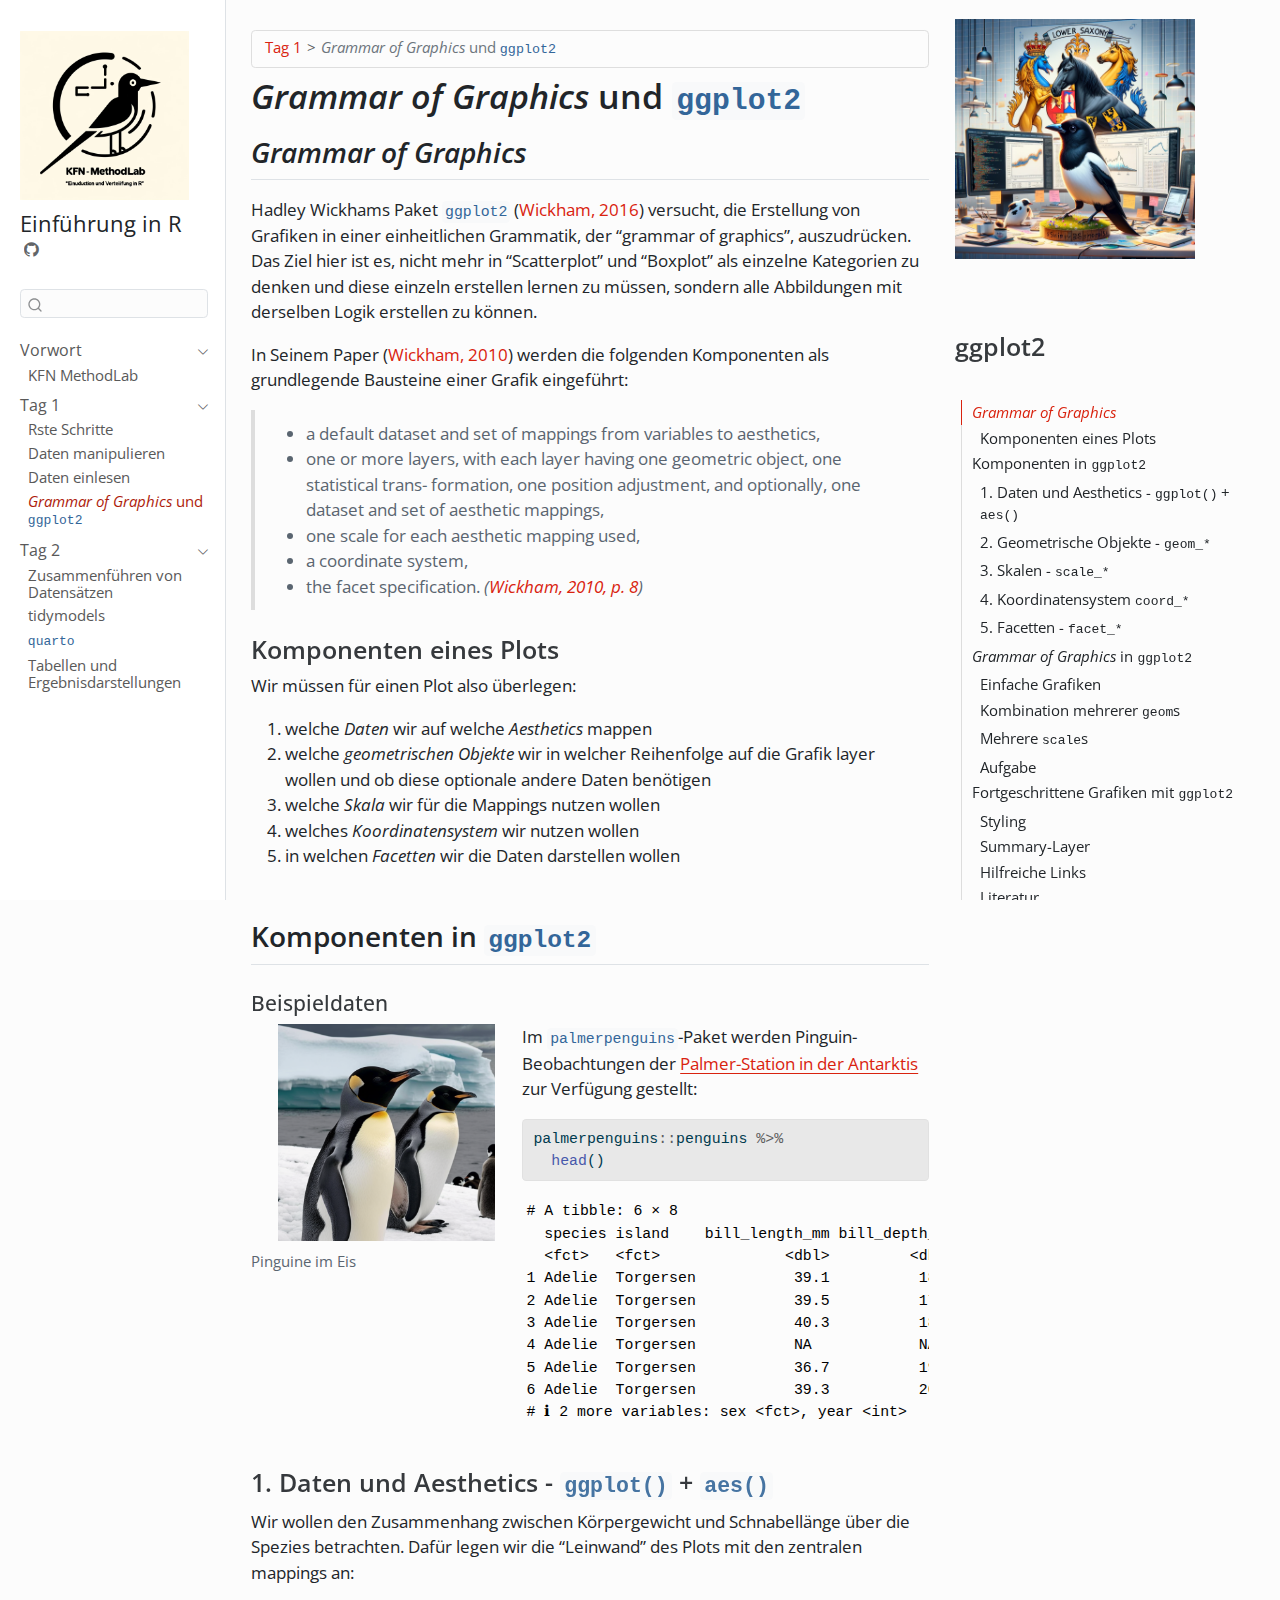
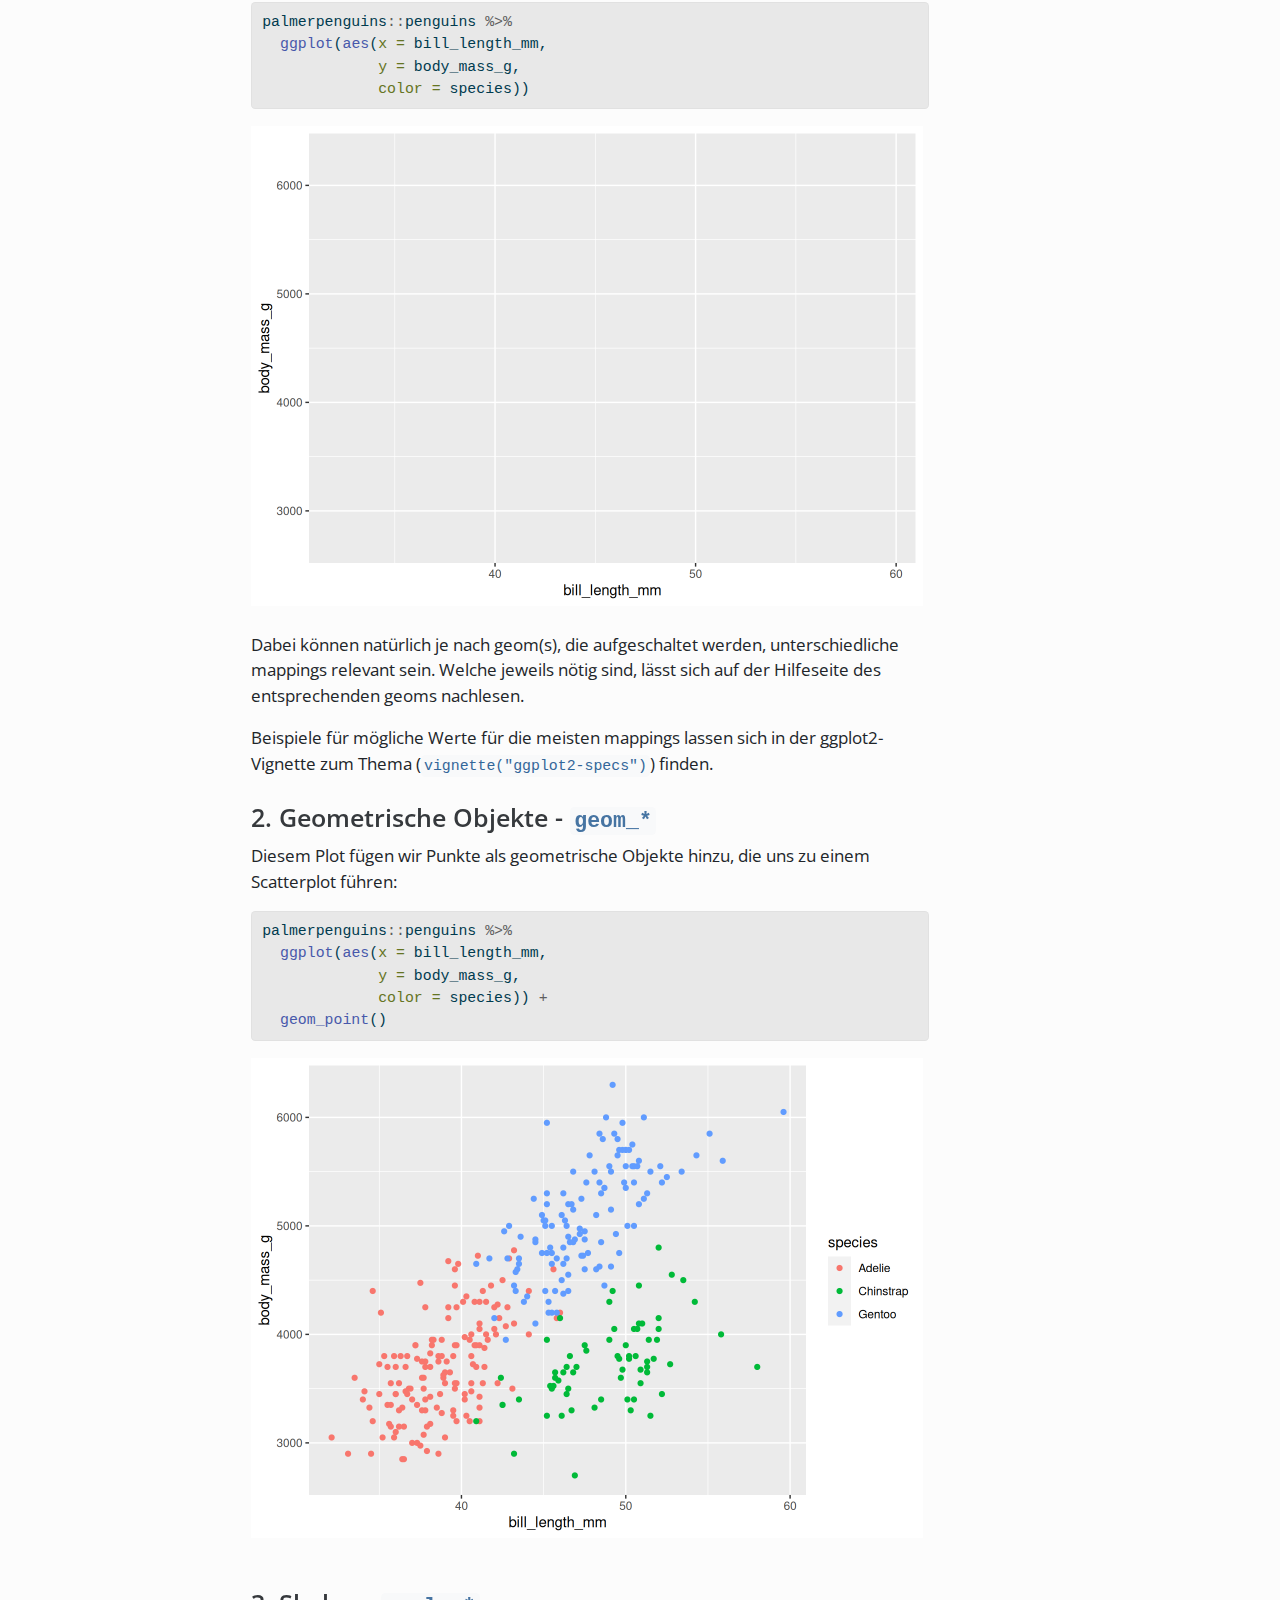
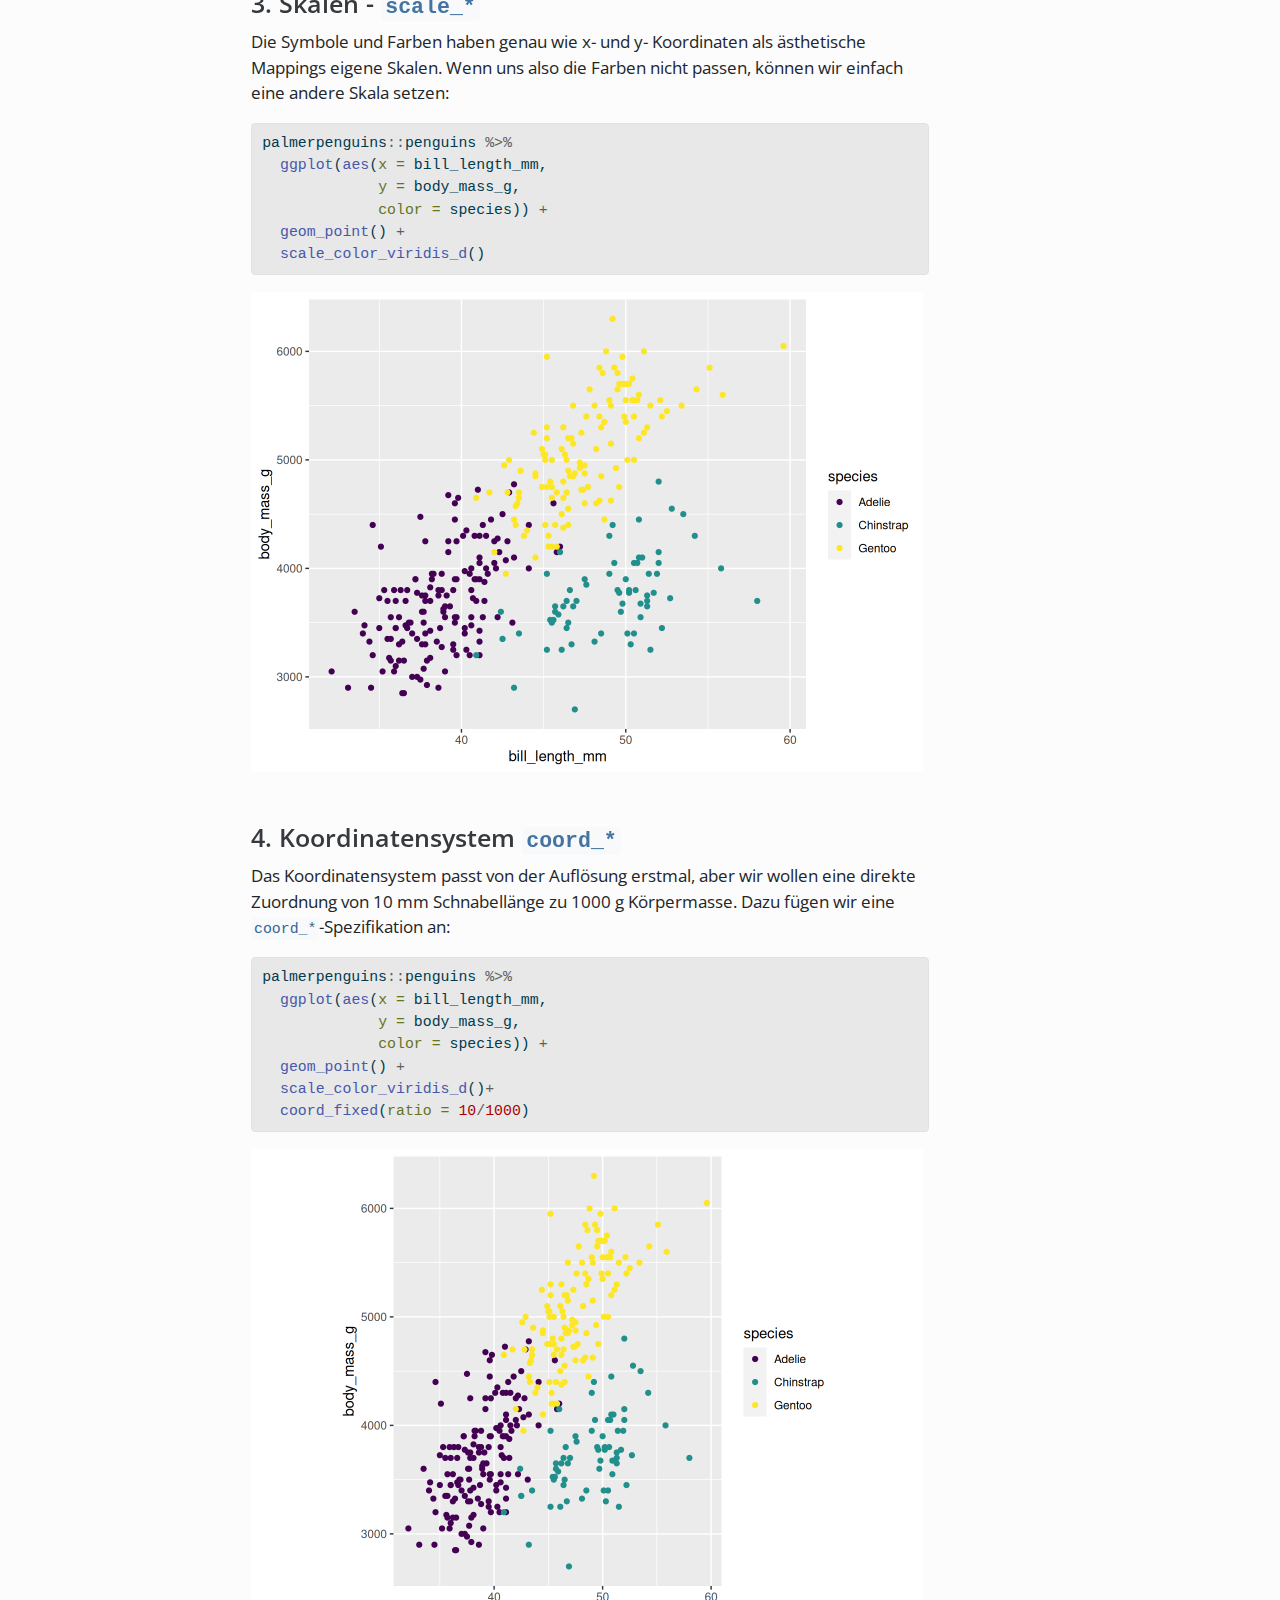
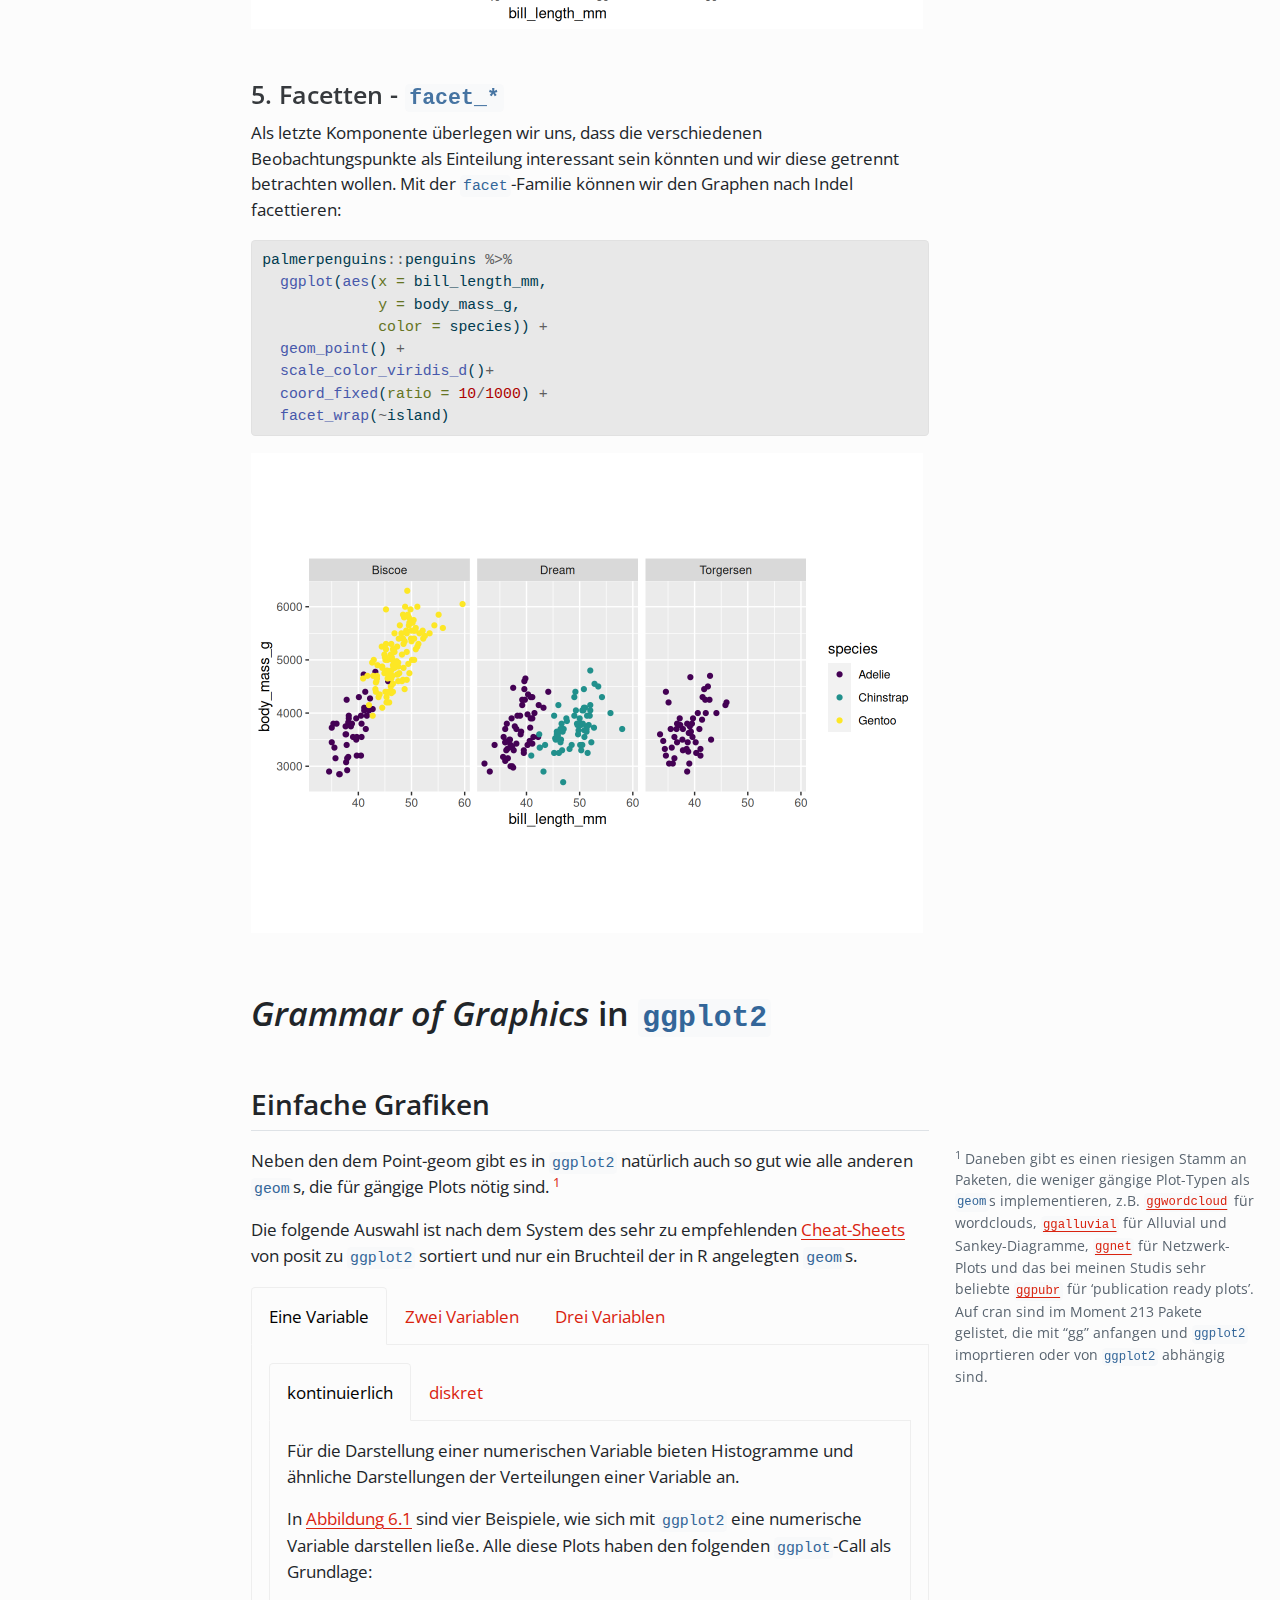
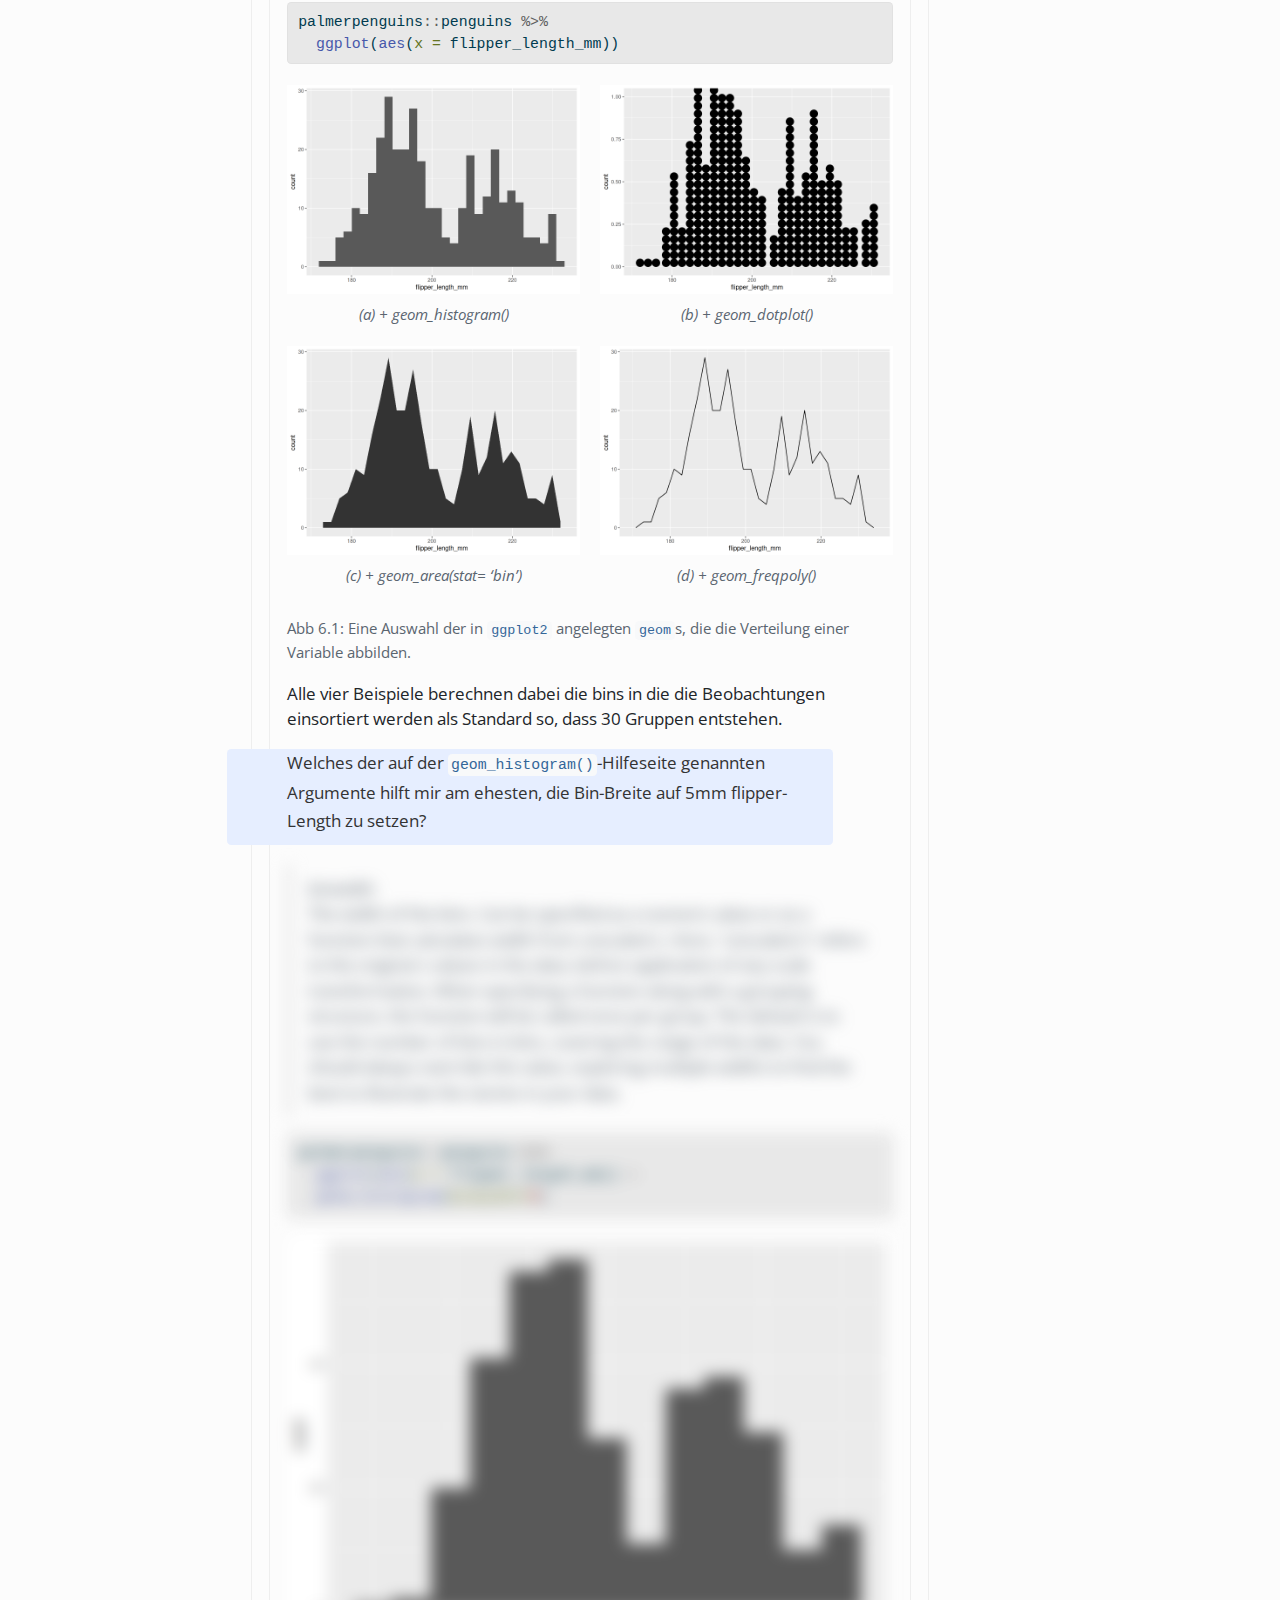
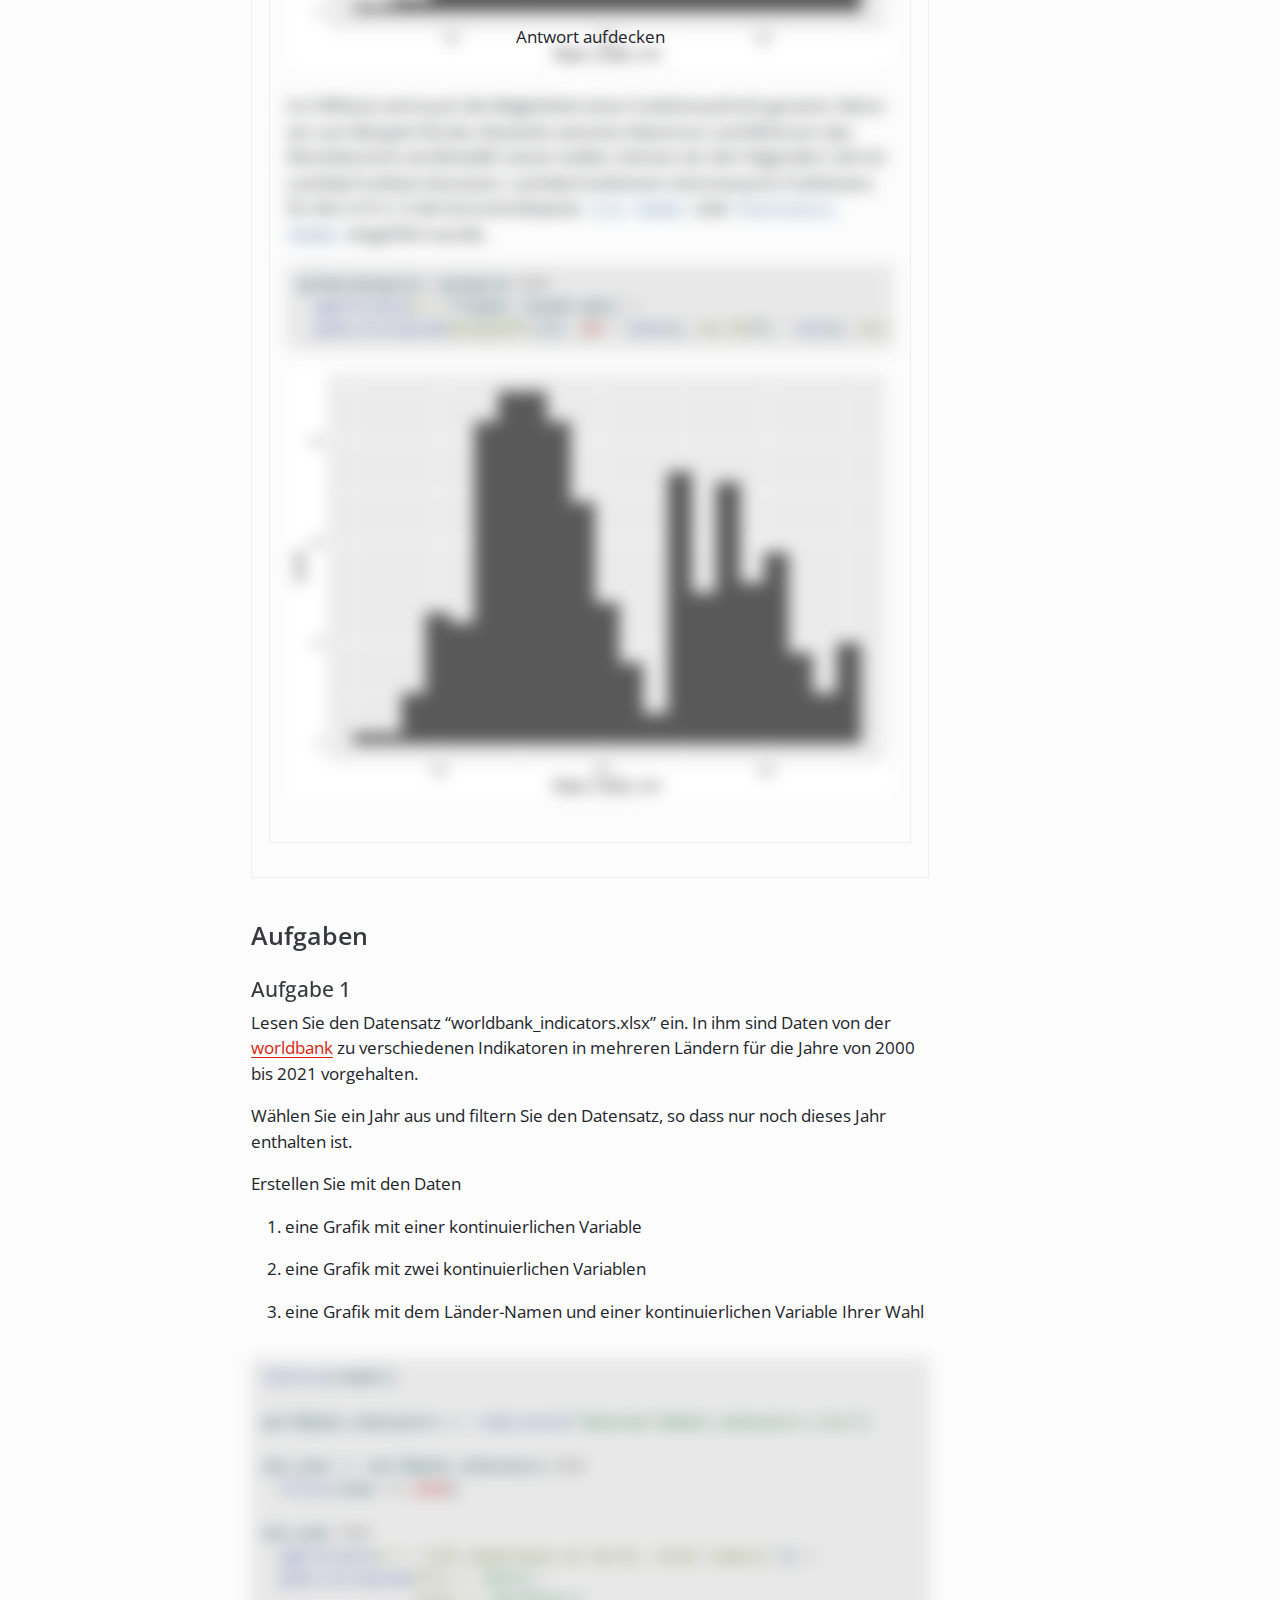
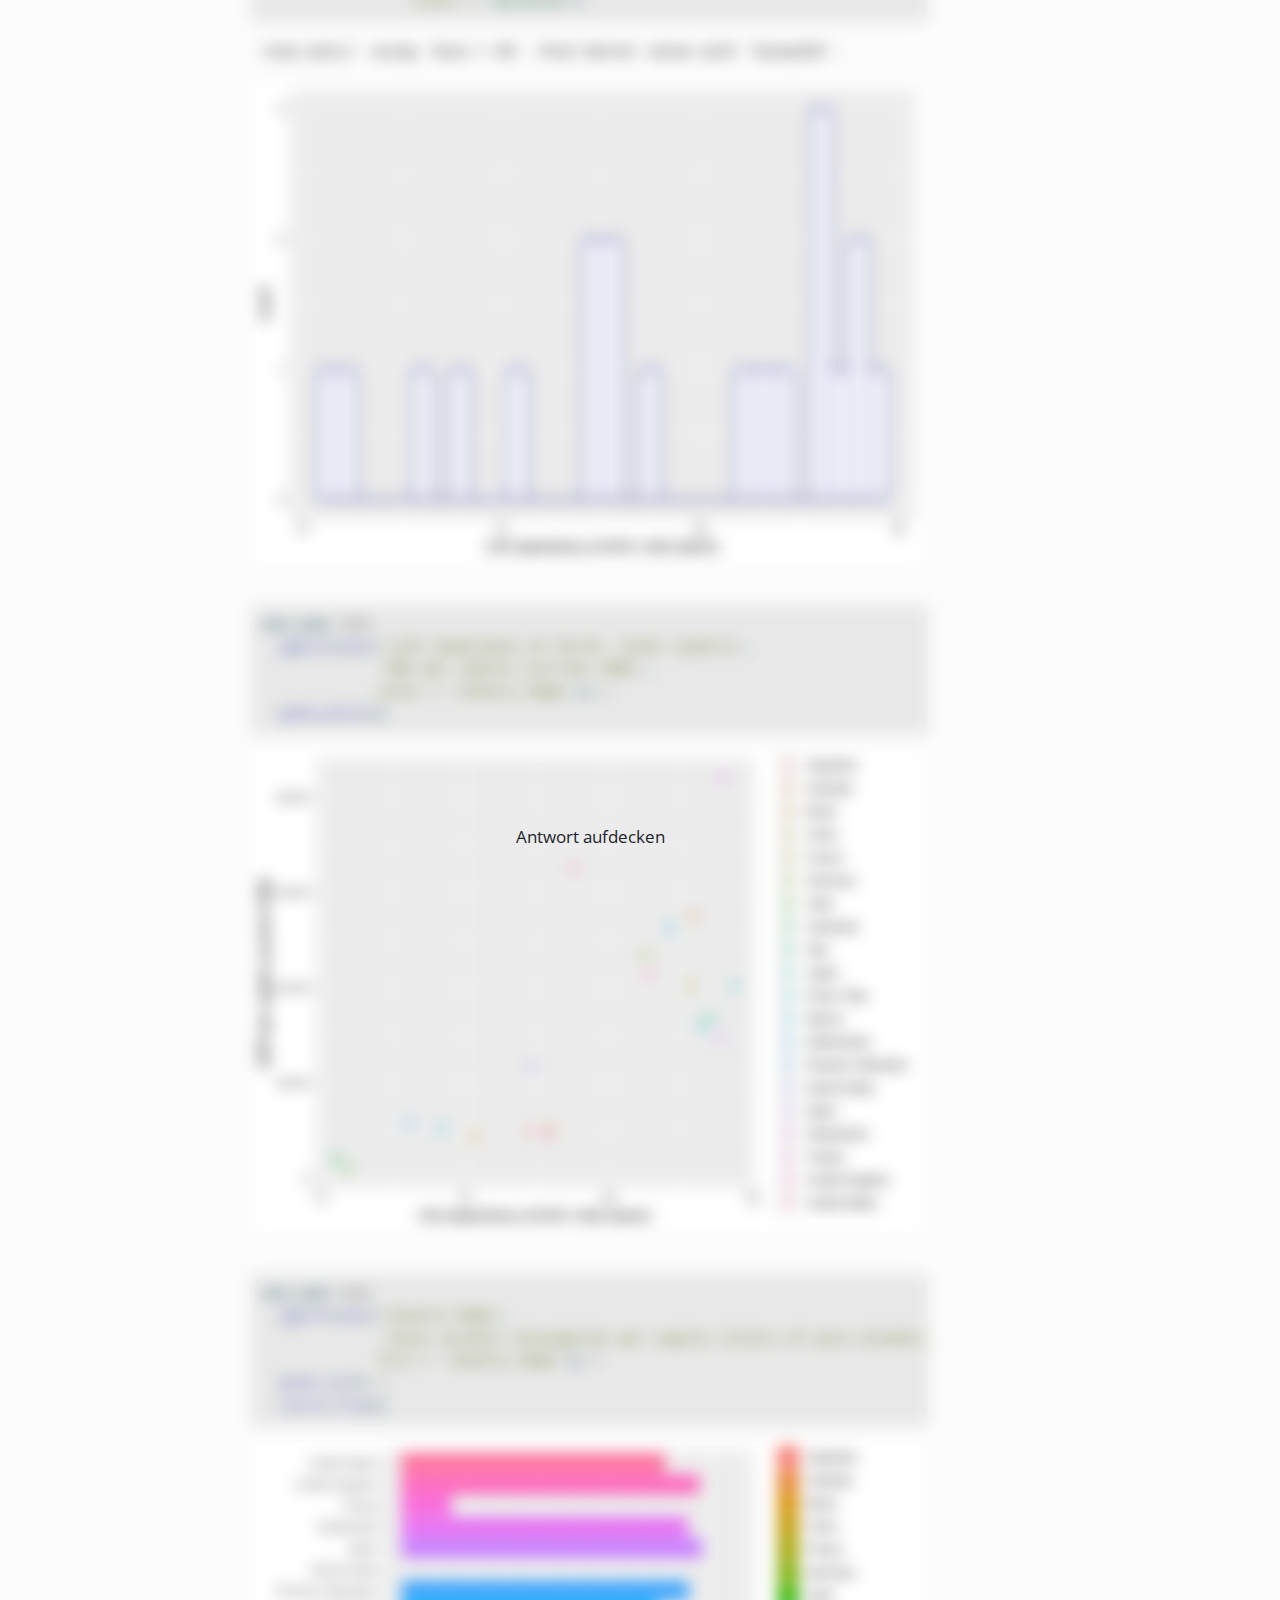
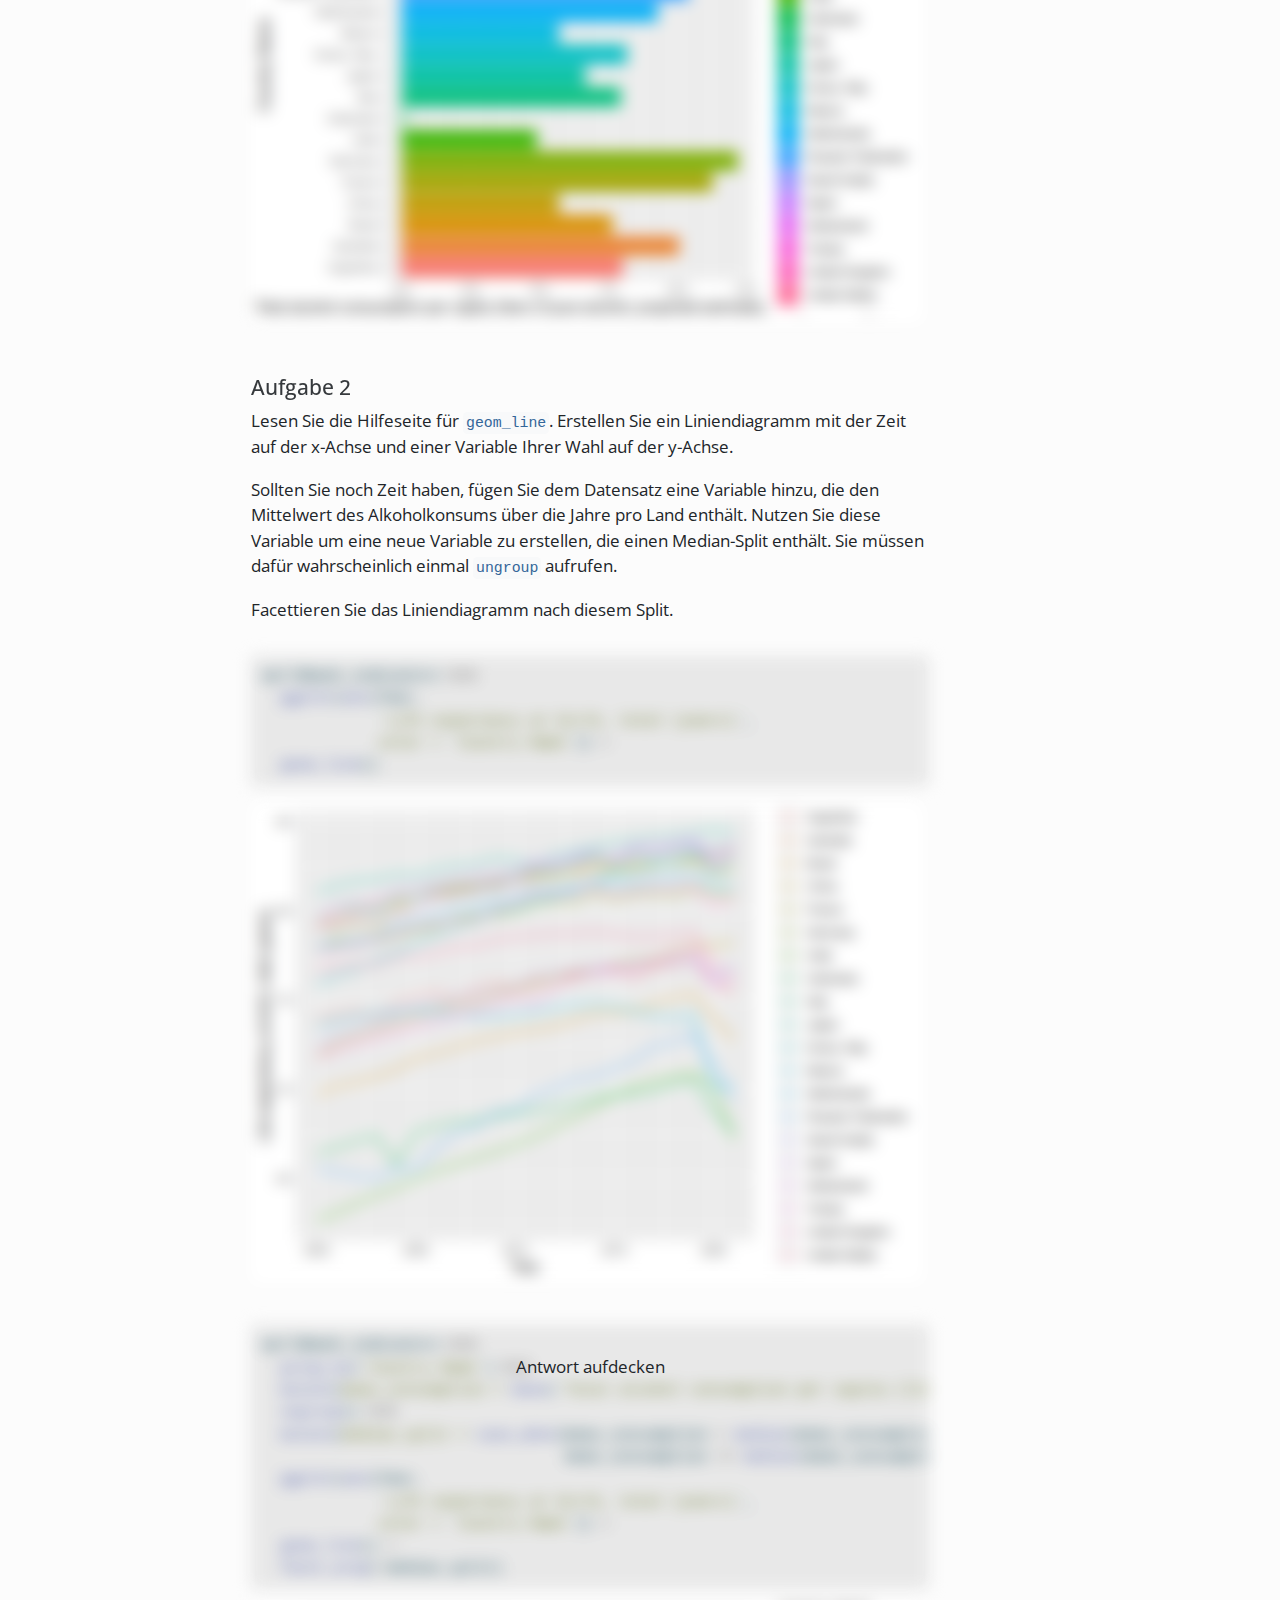
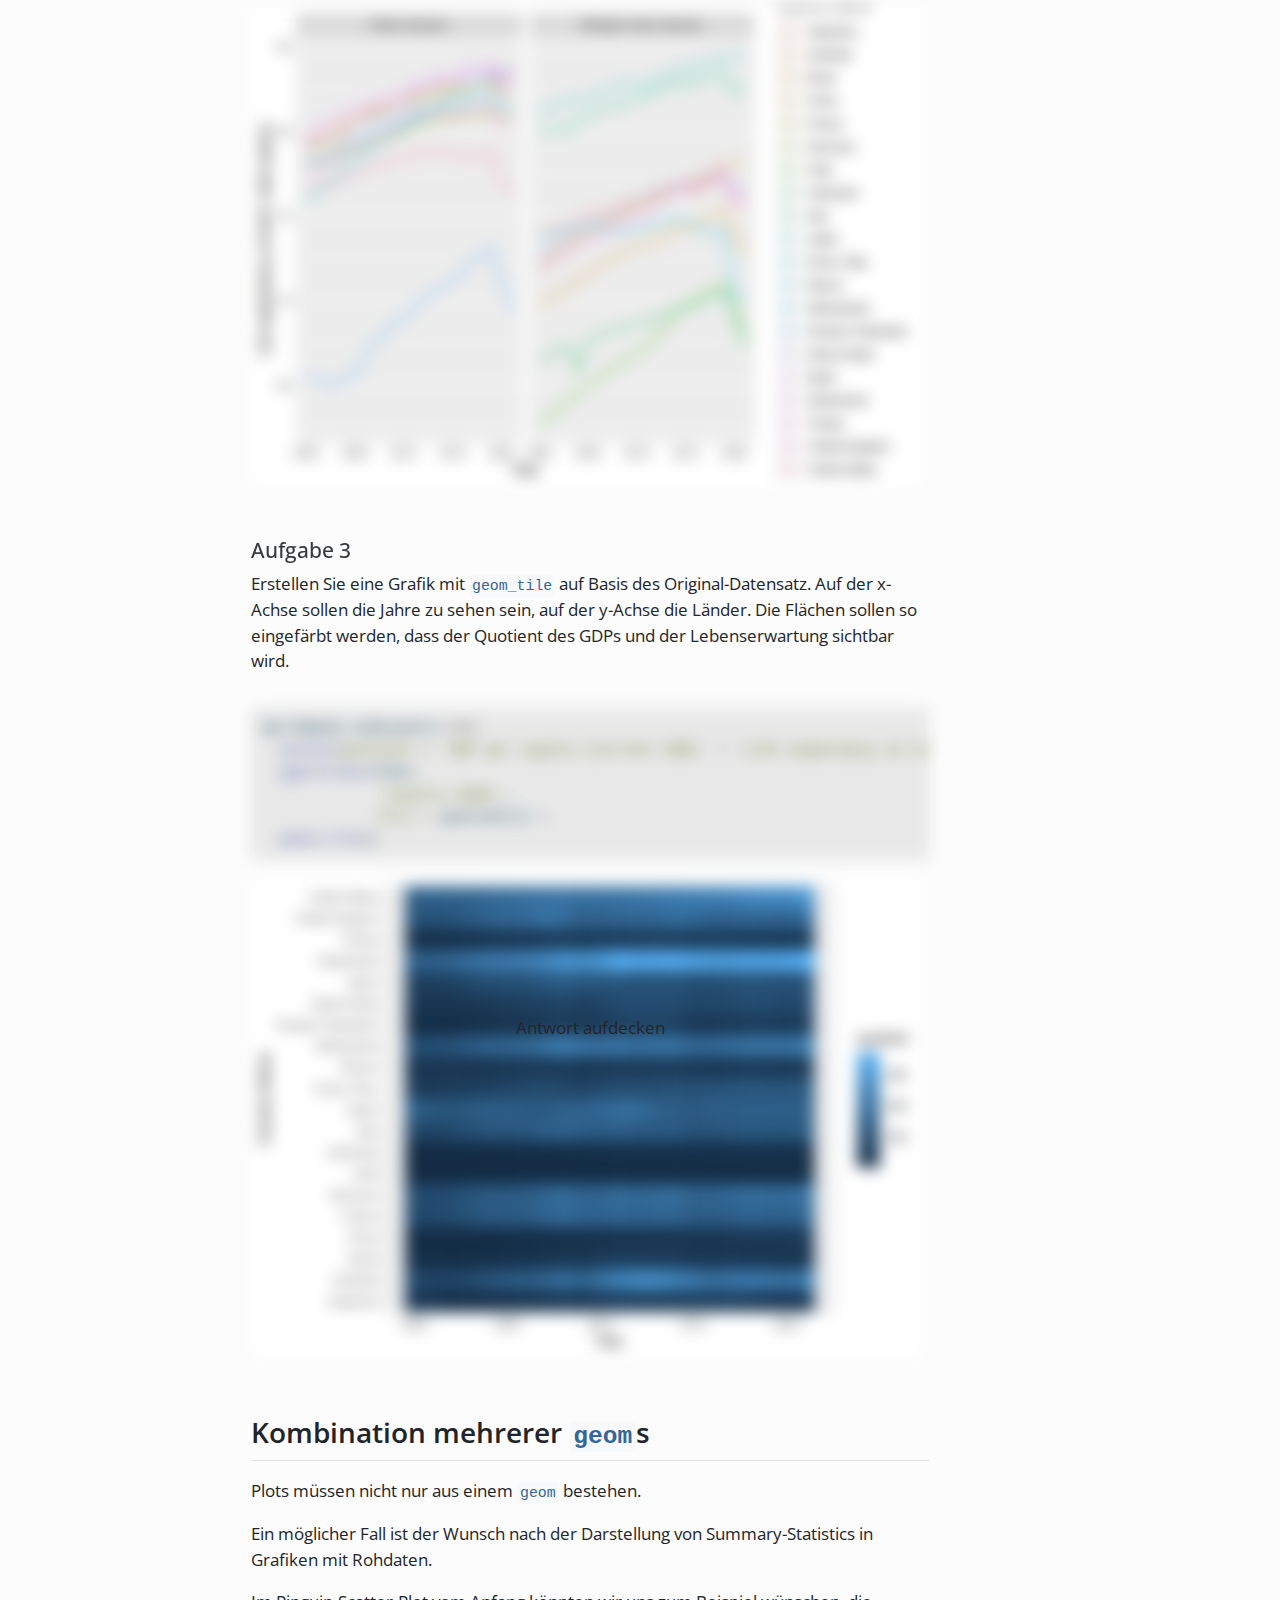
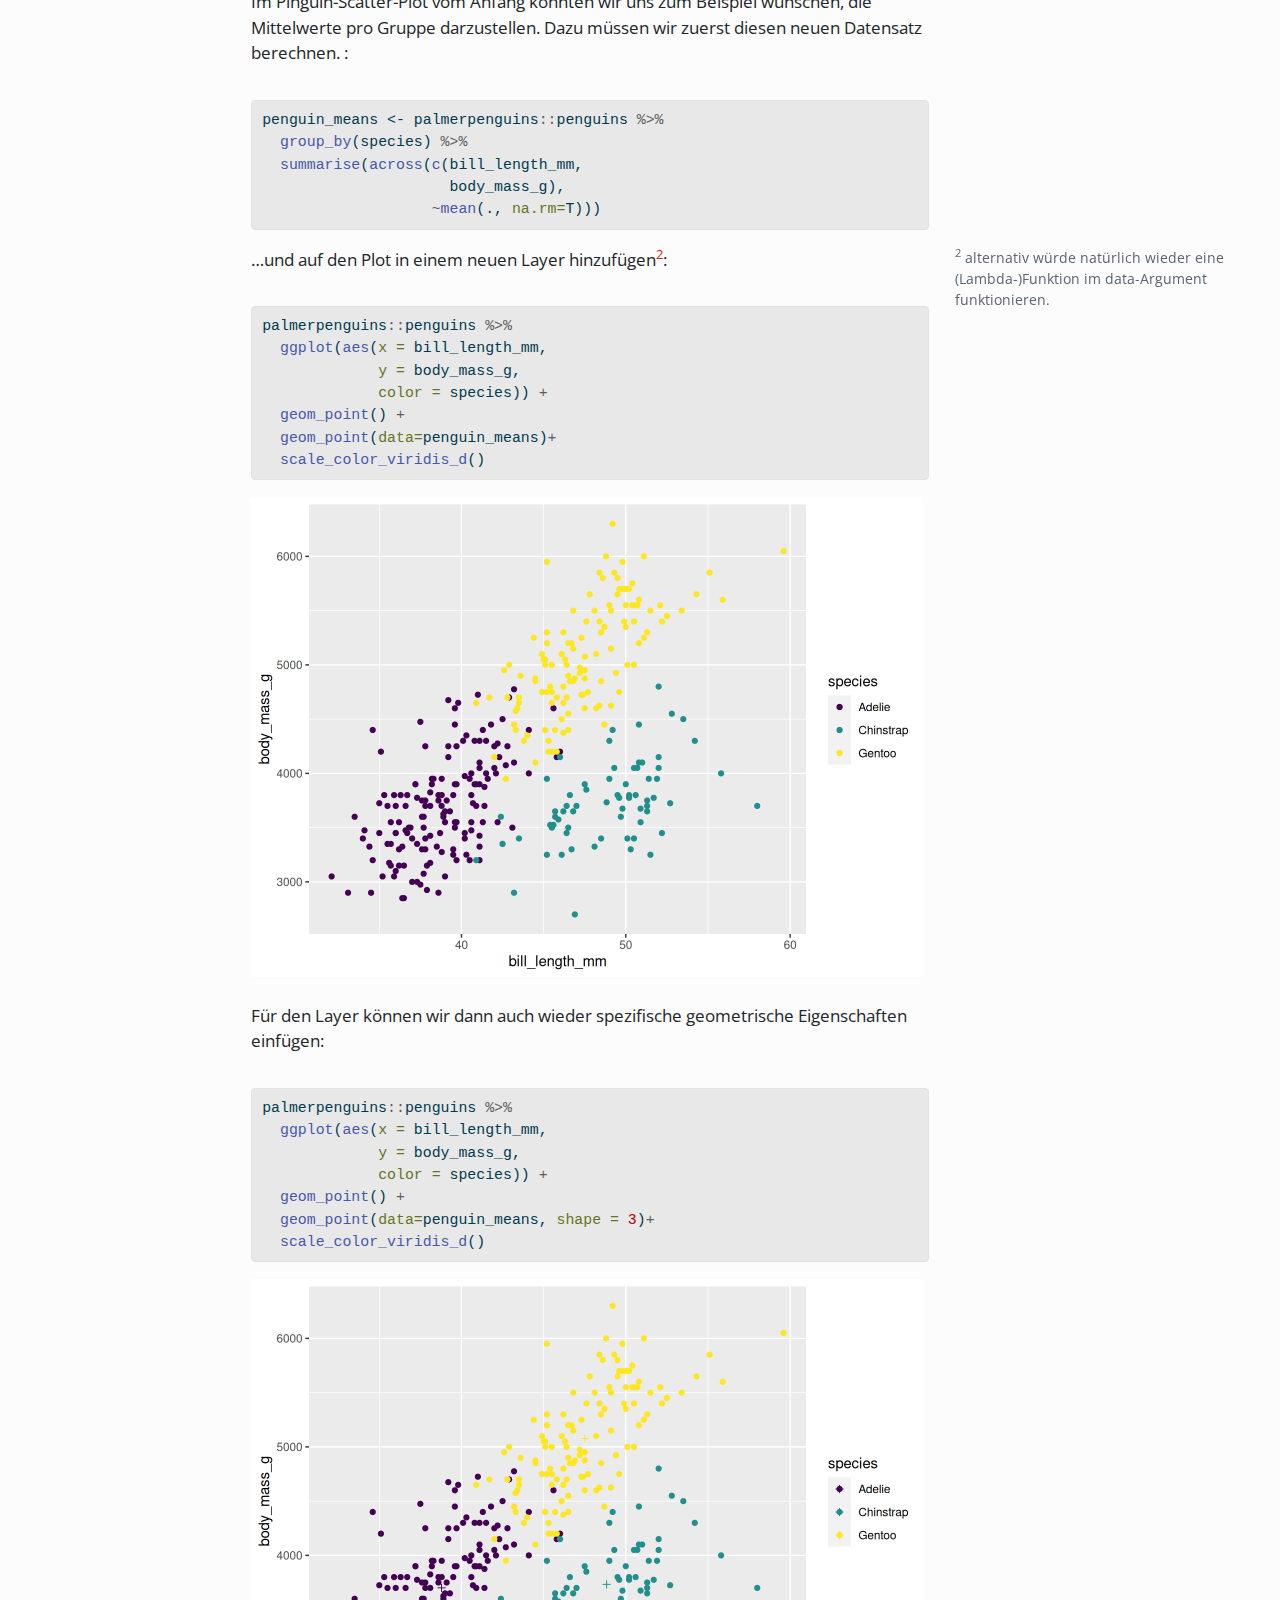
==== commit 3033c1ee: "fixed references" ====
--- a/docs/graphics.html
+++ b/docs/graphics.html
@@ -2,12 +2,12 @@
 <html xmlns="http://www.w3.org/1999/xhtml" lang="en" xml:lang="en"><head>
 
 <meta charset="utf-8">
-<meta name="generator" content="quarto-1.4.545">
+<meta name="generator" content="quarto-1.5.14">
 
 <meta name="viewport" content="width=device-width, initial-scale=1.0, user-scalable=yes">
 
 
-<title>Einführung in R - Grammar of Graphics und ggplot2</title>
+<title>Einführung in R – Grammar of Graphics und ggplot2</title>
 <style>
 code{white-space: pre-wrap;}
 span.smallcaps{font-variant: small-caps;}
@@ -491,7 +491,7 @@
 <div class="tab-content">
 <div id="tabset-1-1" class="tab-pane active" role="tabpanel" aria-labelledby="tabset-1-1-tab">
 <p>Für die Darstellung einer numerischen Variable bieten Histogramme und ähnliche Darstellungen der Verteilungen einer Variable an.</p>
-<p>In <a href="#fig-oneContinuous" class="quarto-xref">Abbildung&nbsp;<span>Eine Auswahl der in ggplot2 angelegten geoms, die die Verteilung einer Variable abbilden.</span></a> sind vier Beispiele, wie sich mit <code>ggplot2</code> eine numerische Variable darstellen ließe. Alle diese Plots haben den folgenden <code>ggplot</code>-Call als Grundlage:</p>
+<p>In <a href="#fig-oneContinuous" class="quarto-xref">Abbildung&nbsp;<span>6.1</span></a> sind vier Beispiele, wie sich mit <code>ggplot2</code> eine numerische Variable darstellen ließe. Alle diese Plots haben den folgenden <code>ggplot</code>-Call als Grundlage:</p>
 <div class="cell">
 <div class="sourceCode cell-code" id="cb8"><pre class="sourceCode r code-with-copy"><code class="sourceCode r"><span id="cb8-1"><a href="#cb8-1" aria-hidden="true" tabindex="-1"></a>palmerpenguins<span class="sc">::</span>penguins <span class="sc">%&gt;%</span> </span>
 <span id="cb8-2"><a href="#cb8-2" aria-hidden="true" tabindex="-1"></a>  <span class="fu">ggplot</span>(<span class="fu">aes</span>(<span class="at">x =</span> flipper_length_mm))</span></code><button title="Copy to Clipboard" class="code-copy-button"><i class="bi"></i></button></pre></div>
@@ -621,7 +621,7 @@
 <ul class="nav nav-tabs" role="tablist"><li class="nav-item" role="presentation"><a class="nav-link active" id="tabset-2-1-tab" data-bs-toggle="tab" data-bs-target="#tabset-2-1" role="tab" aria-controls="tabset-2-1" aria-selected="true">Beide kontinuierlich</a></li><li class="nav-item" role="presentation"><a class="nav-link" id="tabset-2-2-tab" data-bs-toggle="tab" data-bs-target="#tabset-2-2" role="tab" aria-controls="tabset-2-2" aria-selected="false">Eine diskret, eine kontinuierlich</a></li></ul>
 <div class="tab-content">
 <div id="tabset-2-1" class="tab-pane active" role="tabpanel" aria-labelledby="tabset-2-1-tab">
-<p>In <a href="#fig-twoContinous" class="quarto-xref">Abbildung&nbsp;<span>Eine Auswahl der in ggplot2 angelegten geoms, die die Verteilung einer Variable abbilden.</span></a> wird die Basis des <code>geom_point</code>-Blocks aus dem Anfang des <code>ggplot</code>-Abschnitts für alle vier Plots genutzt. Die Basis ist also in jedem Fall der folgende Code-Schnipsel:</p>
+<p>In <a href="#fig-twoContinous" class="quarto-xref">Abbildung&nbsp;<span>6.2</span></a> wird die Basis des <code>geom_point</code>-Blocks aus dem Anfang des <code>ggplot</code>-Abschnitts für alle vier Plots genutzt. Die Basis ist also in jedem Fall der folgende Code-Schnipsel:</p>
 <div class="cell">
 <div class="sourceCode cell-code" id="cb12"><pre class="sourceCode r code-with-copy"><code class="sourceCode r"><span id="cb12-1"><a href="#cb12-1" aria-hidden="true" tabindex="-1"></a>palmerpenguins<span class="sc">::</span>penguins <span class="sc">%&gt;%</span> </span>
 <span id="cb12-2"><a href="#cb12-2" aria-hidden="true" tabindex="-1"></a>  <span class="fu">ggplot</span>(<span class="fu">aes</span>(<span class="at">x =</span> bill_length_mm, </span>
@@ -697,7 +697,7 @@
 <span id="cb13-3"><a href="#cb13-3" aria-hidden="true" tabindex="-1"></a>             <span class="at">y =</span> bill_length_mm,</span>
 <span id="cb13-4"><a href="#cb13-4" aria-hidden="true" tabindex="-1"></a>             <span class="at">color =</span> species))</span></code><button title="Copy to Clipboard" class="code-copy-button"><i class="bi"></i></button></pre></div>
 </div>
-<p>In <a href="#fig-oneContinousOneDiscrete" class="quarto-xref">Abbildung&nbsp;<span>Eine Auswahl der in ggplot2 angelegten geoms, die die Verteilung einer Variable abbilden.</span></a> sind drei Möglichkeiten abgetragen, wie sich diese Basis für eine Darstellung nutzen ließe.</p>
+<p>In <a href="#fig-oneContinousOneDiscrete" class="quarto-xref">Abbildung&nbsp;<span>6.3</span></a> sind drei Möglichkeiten abgetragen, wie sich diese Basis für eine Darstellung nutzen ließe.</p>
 <div id="fig-oneContinousOneDiscrete" class="quarto-layout-panel">
 <figure class="quarto-float quarto-float-fig figure">
 <div aria-describedby="fig-oneContinousOneDiscrete-caption-0ceaefa1-69ba-4598-a22c-09a6ac19f8ca">
@@ -1096,7 +1096,7 @@
 </div>
 </div>
 <p>Die Kombination von mehreren <code>geom</code>s kann außerdem interessant sein, wenn wir verschiedene kombinieren wollen, um mehrere Aspekte abzubilden. So könnte man mehrere der in <a href="#sec-geoms" class="quarto-xref"><span>Einfache Grafiken</span></a> besprochenen <code>geom</code>s zur Darstellung gleicher Daten auf einem Plot zusammenfügen.</p>
-<p>In <a href="#fig-multipleGeoms" class="quarto-xref">Abbildung&nbsp;<span>Abbildungen mit Kombinationen mehrerer geoms</span></a> sind Beispiele dargestellt, die mit dem eingeklappten Chunk erstellt wurden, um mit Hilfe mehrerer <code>geom</code>s mehr Informationen abzubilden.</p>
+<p>In <a href="#fig-multipleGeoms" class="quarto-xref">Abbildung&nbsp;<span>6.4</span></a> sind Beispiele dargestellt, die mit dem eingeklappten Chunk erstellt wurden, um mit Hilfe mehrerer <code>geom</code>s mehr Informationen abzubilden.</p>
 <details class="code-fold">
 <summary>Code</summary>
 <div class="sourceCode cell-code" id="cb34"><pre class="sourceCode r code-with-copy"><code class="sourceCode r"><span id="cb34-1"><a href="#cb34-1" aria-hidden="true" tabindex="-1"></a>palmerpenguins<span class="sc">::</span>penguins <span class="sc">%&gt;%</span> </span>
@@ -1340,7 +1340,7 @@
 </div>
 </div>
 </div>
-<p>Für eine top-Level-Anpassung der optischen Erscheinung gibt es außerdem die Familie der <code>theme_</code> Funktionen. In <a href="#fig-themes" class="quarto-xref">Abbildung&nbsp;<span>Alle in ggplot2 angelegten Themes</span></a> ist der Pinguin-Plot von eben mit allen in <code>ggplot2</code> definierten themes kombiniert.</p>
+<p>Für eine top-Level-Anpassung der optischen Erscheinung gibt es außerdem die Familie der <code>theme_</code> Funktionen. In <a href="#fig-themes" class="quarto-xref">Abbildung&nbsp;<span>7.1</span></a> ist der Pinguin-Plot von eben mit allen in <code>ggplot2</code> definierten themes kombiniert.</p>
 <div id="fig-themes" class="quarto-layout-panel">
 <figure class="quarto-float quarto-float-fig figure">
 <div aria-describedby="fig-themes-caption-0ceaefa1-69ba-4598-a22c-09a6ac19f8ca">
@@ -2510,12 +2510,12 @@
 </script>
 <nav class="page-navigation">
   <div class="nav-page nav-page-previous">
-      <a href="./wrangling01.html" class="pagination-link  aria-label=" &lt;span="" einlesen&lt;="" span&gt;"="">
+      <a href="./wrangling01.html" class="pagination-link" aria-label="Daten einlesen">
         <i class="bi bi-arrow-left-short"></i> <span class="nav-page-text"><span class="chapter-title">Daten einlesen</span></span>
       </a>          
   </div>
   <div class="nav-page nav-page-next">
-      <a href="./wrangling02.html" class="pagination-link" aria-label="<span class='chapter-number'>6</span>&nbsp; <span class='chapter-title'>Zusammenführen von Datensätzen</span>">
+      <a href="./wrangling02.html" class="pagination-link" aria-label="Zusammenführen von Datensätzen">
         <span class="nav-page-text"><span class="chapter-title">Zusammenführen von Datensätzen</span></span> <i class="bi bi-arrow-right-short"></i>
       </a>
   </div>
--- a/docs/site_libs/quarto-html/quarto-syntax-highlighting.css
+++ b/docs/site_libs/quarto-html/quarto-syntax-highlighting.css
@@ -85,6 +85,7 @@
 
 code span.cf {
   color: #003B4F;
+  font-weight: bold;
   font-style: inherit;
 }
 
@@ -193,6 +194,7 @@
 
 code span.kw {
   color: #003B4F;
+  font-weight: bold;
   font-style: inherit;
 }
 
